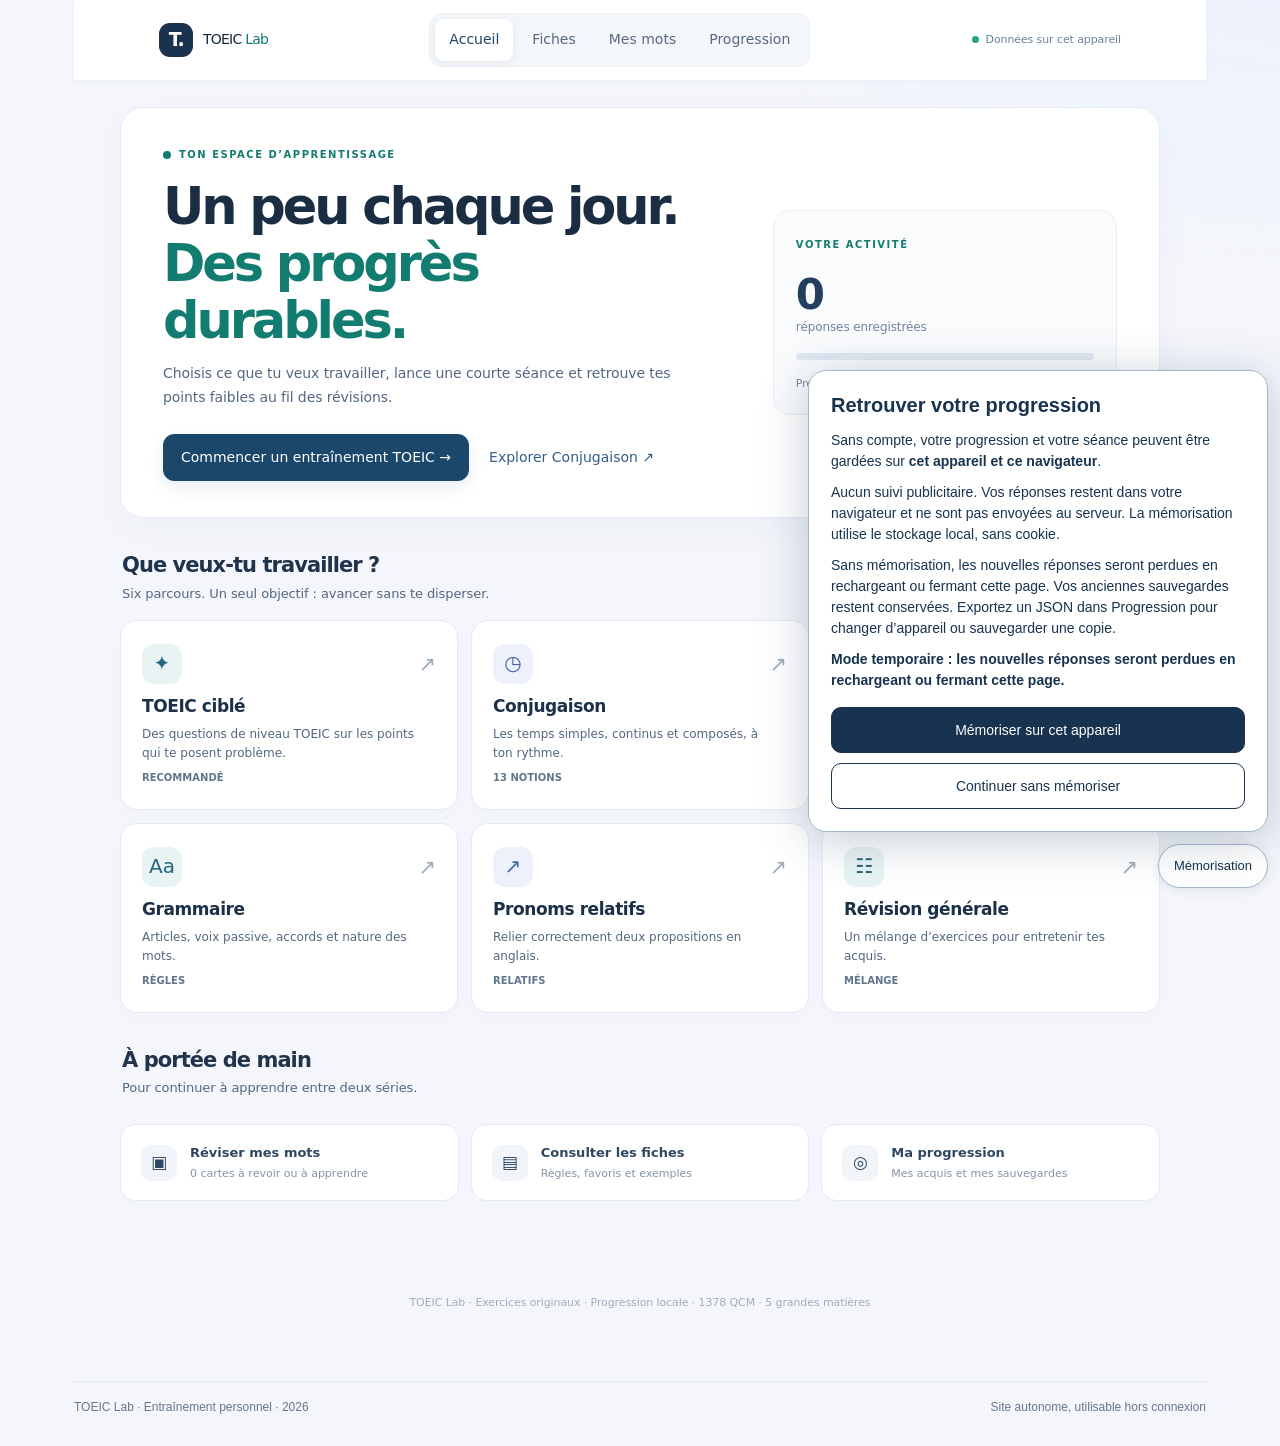
==== TOEIC_Lab.html @ 4ab3cfa0 "Publier TOEIC Lab avec vocabulaire contextuel et progression locale Adapter la base HTML reçue pour " ====
<!doctype html>
<html lang="fr"><head><script src="session-visiteur.js"></script><link rel="stylesheet" href="session-visiteur.css"><meta charset="utf-8"><meta name="viewport" content="width=device-width,initial-scale=1">
<meta name="theme-color" content="#0e1726"><meta name="description" content="Cours et exercices TOEIC Reading adaptés à tes erreurs">
<title>TOEIC Lab V23 — Pack complet</title>
<style>
:root{--ink:#152338;--muted:#67778b;--bg:#f3f6fa;--paper:#ffffff;--line:#e2e8f0;--accent:#4f46e5;--indigo:#4338ca;--soft:#eef2ff;--mint:#059669;--greenbg:#edfbf4;--amber:#b45309;--amberbg:#fff7e5;--red:#be123c;--redbg:#fff1f2;--shadow:0 10px 30px rgba(13,35,63,.05)}
*{box-sizing:border-box}html{scroll-behavior:smooth}body{margin:0;background:var(--bg);color:var(--ink);font-family:Inter,ui-sans-serif,-apple-system,BlinkMacSystemFont,"Segoe UI",sans-serif;font-size:15px;line-height:1.55}button,input,select{font:inherit}button{cursor:pointer}a{color:var(--accent)}a:hover{text-decoration:underline}:focus-visible{outline:3px solid #a5b4fc;outline-offset:3px}.app{display:flex;min-height:100vh}.sidebar{width:263px;flex:none;background:#101b2d;color:#cbd5e1;position:sticky;top:0;height:100vh;display:flex;flex-direction:column;padding:30px 15px 22px}.brand{display:flex;gap:12px;align-items:center;padding:0 12px;margin-bottom:40px}.brand-mark{background:linear-gradient(145deg,#7771ff,#4f46e5);color:#fff;width:39px;height:39px;display:grid;place-items:center;border-radius:12px;font-weight:900;font-size:19px;box-shadow:0 6px 22px #564df648}.brand b{font-size:18px;color:#fff;letter-spacing:-.5px}.brand small{display:block;font-size:11px;letter-spacing:2px;color:#94a3b8;font-weight:800}.nav-label{padding:0 14px;margin-bottom:9px;color:#7e91ab;font-size:10px;text-transform:uppercase;font-weight:900;letter-spacing:1.8px}.nav{display:flex;flex-direction:column;gap:6px}.nav button{display:flex;align-items:center;width:100%;gap:12px;padding:12px 14px;border-radius:11px;border:0;background:transparent;color:#b8c6d7;text-align:left;font-weight:640}.nav button .nico{width:22px;text-align:center;font-size:18px}.nav button:hover{background:#1a2b43;color:#fff}.nav button.active{background:#2b355e;color:#fff}.side-bottom{margin-top:auto;padding:18px 13px;background:#182941;border:1px solid #293d55;border-radius:15px}.side-bottom .micro{color:#a5b4fc;font-weight:850;font-size:11px;text-transform:uppercase;letter-spacing:1.3px}.side-bottom strong{color:white;display:block;font-size:18px;margin:5px 0}.side-bottom p{color:#a3b3ca;font-size:12px;margin:0}.workspace{flex:1;min-width:0}.topbar{background:rgba(255,255,255,.93);border-bottom:1px solid var(--line);height:76px;display:flex;justify-content:space-between;align-items:center;padding:0 clamp(20px,4vw,64px);position:sticky;top:0;z-index:4;backdrop-filter:blur(12px)}.top-left{display:flex;align-items:center;gap:10px}.eyebrow{font-size:11px;letter-spacing:1.9px;text-transform:uppercase;font-weight:850;color:var(--accent)}.topbar .date{font-size:12px;color:var(--muted)}.avatar{width:36px;height:36px;border-radius:50%;display:grid;place-items:center;background:#e6eaff;color:#4338ca;font-weight:800}.main{max-width:1220px;margin:0 auto;padding:40px clamp(20px,4vw,64px) 80px}.page-title{font-weight:850;line-height:1.13;letter-spacing:-1.5px;font-size:clamp(29px,4vw,45px);margin:5px 0 12px}.lead{color:var(--muted);max-width:770px;font-size:15px;margin:0 0 29px}.view{display:none;animation:rise .25s ease}.view.active{display:block}@keyframes rise{from{opacity:.5;transform:translateY(6px)}to{opacity:1;transform:translateY(0)}}.hero{background:linear-gradient(116deg,#172847,#162944 62%,#343c85);border-radius:23px;padding:33px 35px;display:flex;gap:28px;justify-content:space-between;color:#fff;overflow:hidden;position:relative;margin-bottom:22px}.hero:after{content:"";position:absolute;right:-60px;top:-120px;width:310px;height:310px;border:1px solid #ffffff24;border-radius:50%;box-shadow:0 0 0 55px #ffffff0b,0 0 0 110px #ffffff08}.hero-copy{max-width:580px;position:relative;z-index:1}.hero h2{font-size:31px;line-height:1.15;letter-spacing:-1px;margin:8px 0 12px}.hero p{color:#cad6ec;margin:0 0 22px}.hero .label{color:#a5b4fc;font-size:11px;font-weight:850;letter-spacing:1.6px;text-transform:uppercase}.score-ring{width:172px;height:172px;border-radius:50%;background:conic-gradient(#9ee8cf 0% 86%,#ffffff2b 86% 100%);padding:12px;display:grid;place-items:center;position:relative;z-index:1;flex:none;margin:10px 24px}.ring-inner{height:100%;width:100%;border-radius:50%;background:#1c2e52;display:flex;flex-direction:column;justify-content:center;align-items:center}.ring-inner strong{font-size:45px;letter-spacing:-2px;line-height:1}.ring-inner span{color:#c7d5e7;font-size:11px;font-weight:700;margin-top:4px}.btn{border:0;border-radius:11px;background:var(--accent);color:#fff;font-weight:750;padding:11px 17px;display:inline-flex;align-items:center;justify-content:center;gap:8px;text-decoration:none}.btn:hover{background:var(--indigo);text-decoration:none}.btn.secondary{background:#fff;color:var(--ink);border:1px solid var(--line)}.btn.secondary:hover{background:var(--soft)}.btn.light{background:#fff;color:#2b306b}.btn.light:hover{background:#e9ecff}.btn.ghost{background:transparent;border:1px solid var(--line);color:var(--muted)}.btn:disabled{opacity:.45;cursor:not-allowed}.tag{font-size:11px;font-weight:750;background:var(--soft);color:#4945ad;border-radius:7px;padding:4px 8px;display:inline-block}.tag.warning{background:var(--amberbg);color:var(--amber)}.tag.green{background:var(--greenbg);color:var(--mint)}.tag.red{background:var(--redbg);color:var(--red)}.section-title{font-size:20px;letter-spacing:-.55px;line-height:1.3;margin:30px 0 15px}.stats{display:grid;grid-template-columns:repeat(3,minmax(0,1fr));gap:14px}.stat,.panel,.lesson,.error-card,.quiz-box,.source-card{background:var(--paper);border:1px solid var(--line);border-radius:17px;box-shadow:var(--shadow)}.stat{padding:19px 20px}.stat .top{display:flex;justify-content:space-between;align-items:center;color:var(--muted);font-size:12px;font-weight:650}.stat strong{display:block;font-size:29px;line-height:1.45;letter-spacing:-1px}.stat .bar,.tinybar{height:7px;background:#edf1f6;border-radius:99px;overflow:hidden;margin-top:11px}.stat .bar>i,.tinybar>i{height:100%;display:block;background:var(--accent);border-radius:99px}.stat small{color:var(--muted)}.columns{display:grid;grid-template-columns:1.45fr 1fr;gap:17px}.panel{padding:24px}.panel h3{font-size:17px;letter-spacing:-.3px;margin:0 0 12px}.panel p{margin:6px 0;color:var(--muted)}.priority{display:flex;gap:12px;padding:13px 0;border-bottom:1px solid var(--line);align-items:start}.priority:last-child{border-bottom:0}.priority-index{background:var(--soft);color:var(--accent);border-radius:9px;width:32px;height:32px;flex:none;display:grid;place-items:center;font-weight:850}.priority b{display:block}.priority small{display:block;color:var(--muted)}.callout{border:1px solid #f4ddb3;background:#fffaf1;border-radius:14px;padding:15px 18px;color:#875b18;line-height:1.6}.course-grid{display:grid;grid-template-columns:repeat(2,minmax(0,1fr));gap:15px}.lesson{padding:22px;display:flex;flex-direction:column;gap:10px}.lesson-top{display:flex;gap:12px;align-items:center}.topic-icon{width:41px;height:41px;background:var(--soft);color:var(--accent);border-radius:12px;display:grid;place-items:center;font-size:19px;font-weight:850}.lesson h3{font-size:17px;letter-spacing:-.25px;margin:0}.lesson p{margin:0;color:var(--muted);font-size:13px}.lesson footer{display:flex;gap:7px;flex-wrap:wrap;align-items:center;margin-top:auto;padding-top:7px}.lesson-detail{display:none;padding:20px 23px;margin:0 0 17px;background:#fff;border:1px solid #d8def1;border-radius:18px}.lesson-detail.active{display:block}.detail-head{display:flex;justify-content:space-between;align-items:center;gap:16px}.detail-head h2{font-size:23px;letter-spacing:-.6px;margin:0}.rule{margin:16px 0;padding:14px 17px;background:var(--soft);border-left:4px solid var(--accent);border-radius:10px;font-weight:650;color:#33367b}.tips-table{display:grid;gap:10px;margin-top:16px}.tip-row{border:1px solid var(--line);border-radius:12px;padding:15px}.tip-row strong{font-size:15px}.tip-row p{font-size:13px;color:var(--muted);margin:6px 0}.tip-row .example{background:#f7f9fc;padding:8px 10px;border-radius:8px;color:#25314e;font-weight:700;font-size:13px}.tip-row .exception{font-size:12px;color:#9a6316;margin-top:8px}.error-grid{display:grid;grid-template-columns:repeat(2,minmax(0,1fr));gap:13px}.error-card{padding:19px 21px}.error-card .eno{font-size:13px;font-weight:800;color:#4f46e5}.error-card h3{font-size:15px;letter-spacing:-.2px;margin:6px 0 12px}.options-compare{display:grid;grid-template-columns:1fr 1fr;gap:9px}.opt-red,.opt-green{font-size:12px;border-radius:9px;padding:10px 11px;min-width:0}.opt-red{background:var(--redbg);color:#a81d3c}.opt-green{background:var(--greenbg);color:#066d4c}.error-card p{color:var(--muted);font-size:13px}.filter-row{display:flex;flex-wrap:wrap;gap:9px;align-items:center;margin-bottom:20px}.input-select{border:1px solid var(--line);border-radius:9px;background:white;padding:10px 36px 10px 13px;min-height:42px;color:var(--ink);max-width:100%}.quiz-setup{display:flex;flex-wrap:wrap;gap:12px;align-items:end;padding:19px 20px;background:#fff;border:1px solid var(--line);border-radius:15px;margin-bottom:18px}.field{display:flex;flex-direction:column;gap:5px}.field label{font-size:11px;text-transform:uppercase;letter-spacing:1px;color:var(--muted);font-weight:800}.quiz-box{padding:30px;max-width:900px}.quiz-meta{display:flex;justify-content:space-between;gap:10px;align-items:center;color:var(--muted);font-size:12px;font-weight:750;flex-wrap:wrap}.quiz-progress{height:8px;background:#edf1f6;border-radius:99px;overflow:hidden;margin:15px 0 28px}.quiz-progress>div{height:100%;background:var(--accent);transition:width .25s}.question{font-weight:770;font-size:clamp(18px,2vw,23px);line-height:1.6;letter-spacing:-.3px;margin:0 0 22px;white-space:pre-line}.answers{display:grid;grid-template-columns:1fr 1fr;gap:10px}.answer{display:flex;align-items:center;gap:13px;min-height:66px;border-radius:11px;border:1px solid #dbe3ed;background:#fff;padding:11px 13px;text-align:left;color:var(--ink);font-weight:550}.answer .letter{background:#f1f4f8;border:1px solid #e6ebf2;color:var(--muted);width:32px;height:32px;border-radius:8px;display:grid;place-items:center;flex:none;font-weight:800}.answer:hover:not(:disabled){border-color:#918bf4;background:#fbfbff}.answer.selected{border:2px solid var(--accent);background:#f5f4ff}.answer.correct{border:2px solid var(--mint);background:#f0fcf7}.answer.wrong{border:2px solid #e05268;background:#fff2f3}.answer:disabled{cursor:default}.feedback{margin:20px 0 0;border-radius:12px;padding:16px 18px}.feedback.correct{background:var(--greenbg);color:#065f46}.feedback.wrong{background:var(--redbg);color:#9f1239}.feedback strong{display:block;font-size:16px;margin-bottom:5px}.feedback p{margin:0}.quiz-footer{margin-top:23px;display:flex;justify-content:space-between;gap:12px;align-items:center;flex-wrap:wrap}.smallmuted{font-size:12px;color:var(--muted)}.empty{padding:35px;text-align:center;background:#fff;border:1px solid var(--line);border-radius:16px}.summary-big{font-size:49px;font-weight:850;letter-spacing:-2px;margin-bottom:3px}.result-list{display:grid;gap:9px;margin:16px 0}.result-item{background:#fff;border:1px solid var(--line);border-radius:10px;padding:12px 15px;display:flex;gap:11px;align-items:center}.result-item small{color:var(--muted)}.result-item b{margin-left:auto}.source-card{padding:17px 19px}.source-card strong{display:block;font-size:14px}.source-card p{font-size:12px;color:var(--muted);margin:4px 0 7px}.source-card a{font-size:13px;word-break:break-word}.footer{margin-top:35px;border-top:1px solid var(--line);padding-top:16px;display:flex;justify-content:space-between;gap:12px;color:var(--muted);font-size:12px;flex-wrap:wrap}.muted{color:var(--muted)}.hide{display:none!important}.pillbox{display:inline-flex;gap:7px;align-items:center;background:var(--soft);border-radius:99px;padding:6px 12px;font-size:12px;color:var(--indigo);font-weight:750}.prompt{background:#f8faff;border:1px dashed #cbd5e8;border-radius:12px;padding:14px;color:#526478;font-size:13px;margin-top:12px}.mobilebar{display:none}
@media(max-width:1040px){.sidebar{width:225px}.main{padding:29px 24px 60px}.hero h2{font-size:27px}.hero{padding:27px 26px}.score-ring{width:143px;height:143px;margin:7px 0}.ring-inner strong{font-size:39px}.course-grid{grid-template-columns:1fr 1fr}}
@media(max-width:790px){.sidebar{display:none}.mobilebar{display:flex;position:sticky;bottom:0;z-index:8;background:#101b2d;color:#fff;justify-content:space-around;padding:8px 4px;box-shadow:0 -6px 30px #17233822}.mobilebar button{border:0;background:none;color:#aebcd0;font-size:11px;display:flex;align-items:center;flex-direction:column;padding:7px;gap:2px;min-width:60px;border-radius:8px}.mobilebar button.active{color:white;background:#2b355e}.mobilebar span{font-size:18px}.app{display:block}.topbar{height:60px;padding:0 20px}.topbar .date{display:none}.main{padding:26px 17px 70px}.hero{display:block}.hero .score-ring{position:absolute;right:11px;top:19px;opacity:.23;margin:0}.hero-copy{position:relative;z-index:2}.hero h2{max-width:450px}.stats,.columns{grid-template-columns:1fr 1fr}.columns>.panel:first-child{grid-column:1/-1}.course-grid,.error-grid{grid-template-columns:1fr}.quiz-box{padding:22px}.answers{grid-template-columns:1fr}}
@media(max-width:510px){.stats{grid-template-columns:1fr 1fr}.stats>.stat:last-child{grid-column:1/-1}.columns{grid-template-columns:1fr}.hero{padding:24px 20px}.hero h2{font-size:26px}.stat{padding:14px}.stat strong{font-size:26px}.options-compare{grid-template-columns:1fr}.quiz-setup{align-items:stretch}.quiz-setup .field{width:100%}.input-select{width:100%}.quiz-setup .btn{width:100%}.quiz-footer .btn{flex:1}.page-title{letter-spacing:-.8px}}

/* Bilingual hints: deliberately quiet until the learner hovers / requests them. */
.question-row{display:flex;align-items:flex-start;justify-content:space-between;gap:17px;margin-bottom:13px}
.question-row .question{margin:0;flex:1;min-width:0}
.translate-toggle{display:inline-flex;align-items:center;gap:6px;flex:none;white-space:nowrap;border:1px solid #e1e7f2;color:#61708a;background:#fff;padding:7px 10px;border-radius:9px;font-size:11.5px;font-weight:700;line-height:1.3;transition:background .16s,border-color .16s,color .16s}
.translate-toggle:hover,.translate-toggle[aria-expanded="true"]{background:#f4f4ff;color:#4842a2;border-color:#c8c7f5}
.translate-toggle .translate-icon{font-size:13px;color:#8186b0;font-weight:800}
.gloss-word{position:relative;display:inline;white-space:inherit;border-bottom:1px dotted transparent;border-radius:3px;cursor:help;transition:background .13s,border-color .13s;outline-offset:2px}
.gloss-word:hover,.gloss-word:focus-visible,.gloss-word.open{background:#f1f0ff;border-bottom-color:#a4a0ee}
.gloss-word[data-gloss]::after{content:attr(data-gloss);position:absolute;bottom:calc(100% + 10px);left:50%;transform:translate(-50%,4px);opacity:0;pointer-events:none;background:#202d48;color:white;font-family:Inter,ui-sans-serif,-apple-system,BlinkMacSystemFont,"Segoe UI",sans-serif;font-size:12px;font-weight:550;letter-spacing:0;line-height:1.4;padding:6px 9px;box-shadow:0 6px 20px #0e172634;border-radius:7px;z-index:8;min-width:max-content;max-width:220px;white-space:normal;text-align:center;transition:opacity .13s,transform .13s}
.gloss-word[data-gloss]:hover::after,.gloss-word[data-gloss]:focus-visible::after,.gloss-word[data-gloss].open::after{opacity:1;transform:translate(-50%,0)}
.translation-panel{display:none;margin:0 0 22px;padding:13px 14px 14px;background:#f8f9fe;border:1px solid #e8e9f5;border-radius:12px;animation:rise .18s ease}
.translation-panel.shown{display:block}
.translation-label{font-weight:750;color:#7b82a0;letter-spacing:.7px;font-size:10px;text-transform:uppercase;margin-bottom:9px}
.interlinear-list{display:flex;flex-wrap:wrap;gap:8px 10px;align-items:flex-start;padding-bottom:8px}
.bilingual-word{display:inline-flex;flex-direction:column;align-items:flex-start;min-width:0;max-width:185px;gap:1px}
.bilingual-word b{font-weight:680;font-size:12.5px;color:#33415b}
.bilingual-word small{font-size:11px;line-height:1.3;color:#687797}
.bilingual-word.blank b,.bilingual-word.blank small{color:#908be1}
.natural-translation{border-top:1px solid #e6e8f4;margin-top:8px;padding-top:10px;font-size:12.5px;color:#52617b;line-height:1.6}
.natural-translation strong{display:block;color:#797fa4;font-size:10px;text-transform:uppercase;letter-spacing:.5px;margin-bottom:4px}
.natural-translation .missing{color:#4338ca;font-weight:750}
.translation-note{font-size:10.5px;color:#8994ab;margin-top:8px}
@media(max-width:640px){.question-row{display:block}.translate-toggle{margin:9px 0 4px;padding:7px 9px}.gloss-word::after{font-size:11px}.interlinear-list{gap:7px 9px}.translation-panel{padding:11px 12px}}
@media(hover:none){.gloss-word{border-bottom-color:#e1dcfa}}

/* TOEIC Lab grammar studio extension */
.g-hero{display:grid;grid-template-columns:1.3fr 1fr;gap:18px;align-items:center;padding:30px;border-radius:23px;color:#fff;background:radial-gradient(circle at 95% 10%,#3749a5 0%,transparent 45%),linear-gradient(135deg,#142846,#23345f);overflow:hidden;position:relative}
.g-hero .g-hero-sub{color:#c8d8ff;max-width:620px;margin:8px 0 14px}
.g-hero h2{margin:0;font-size:clamp(27px,3.5vw,38px);line-height:1.17;letter-spacing:-.9px}
.g-hero .g-mini{display:flex;flex-wrap:wrap;gap:9px;margin-top:18px}
.g-hero .g-mini span{background:#ffffff16;border:1px solid #ffffff38;padding:6px 12px;border-radius:50px;color:#e4ebff;font-size:12px;font-weight:750}
.g-mini-visual{background:#ffffff10;border:1px solid #ffffff24;border-radius:17px;padding:15px;position:relative;z-index:1}
.g-mini-visual svg{max-width:100%}
.g-hero-note{font-size:11px;color:#bccbf2;text-align:center;margin-top:2px}
.g-intro-tools{display:flex;align-items:center;justify-content:space-between;gap:12px;flex-wrap:wrap;margin:26px 0 15px}
.g-intro-tools h2{margin:0;font-size:21px;letter-spacing:-.35px}
.g-stat{color:#4f46e5;font-weight:800;font-size:13px}
.g-options{display:flex;gap:7px;flex-wrap:wrap}
.g-smallbtn{font:inherit;background:#fff;border:1px solid #dbe3ed;color:#475569;border-radius:9px;padding:7px 11px;font-size:12px;font-weight:750;cursor:pointer}
.g-smallbtn:hover,.g-smallbtn:focus-visible{border-color:#818cf8;background:#eef2ff;color:#3730a3}
.g-collection{display:grid;grid-template-columns:repeat(3,minmax(0,1fr));gap:12px}
.g-topic-card{background:#fff;border:1px solid #dde5f0;border-radius:15px;padding:15px;box-shadow:0 6px 22px rgba(13,35,63,.03);position:relative;transition:box-shadow .2s,border-color .2s,transform .2s;min-width:0}
.g-topic-card:hover{transform:translateY(-2px);box-shadow:0 12px 27px rgba(13,35,63,.06)}
.g-topic-card.g-on{border-color:color-mix(in srgb,var(--tc) 42%,white);box-shadow:0 0 0 1px color-mix(in srgb,var(--tc) 14%,transparent)}
.g-topic-top{display:flex;align-items:center;justify-content:space-between;gap:8px}
.g-topic-icon{width:39px;height:39px;border-radius:11px;display:grid;place-items:center;font-size:20px;font-weight:850;background:color-mix(in srgb,var(--tc) 11%,white);color:var(--tc)}
.g-tick{display:flex;gap:6px;align-items:center;cursor:pointer;font-size:11px;font-weight:780;color:#66758c}
.g-tick input{accent-color:var(--tc);width:17px;height:17px;cursor:pointer}
.g-topic-title{font-size:15px;line-height:1.3;margin:12px 0 3px;letter-spacing:-.2px}
.g-topic-meaning{font-size:12px;color:#64748b;min-height:30px;line-height:1.35}
.g-topic-card .g-topic-formula{color:#344256;font-size:11px;line-height:1.4;background:#f6f8fb;border-radius:6px;padding:7px 9px;margin:9px 0;min-height:42px}
.g-topic-actions{display:flex;gap:8px;align-items:center;justify-content:space-between;margin-top:7px}
.g-topic-actions small{color:#64748b;font-size:11px}
.g-read{border:none;background:color-mix(in srgb,var(--tc) 10%,white);color:var(--tc);border-radius:8px;padding:7px 9px;font-size:12px;font-weight:800;cursor:pointer}
.g-read:hover{background:color-mix(in srgb,var(--tc) 20%,white)}
.g-top-groups{margin:18px 0 10px;display:flex;gap:8px;flex-wrap:wrap}
.g-pill{border-radius:30px;padding:7px 11px;border:1px solid #dbe3ed;background:#fff;color:#46536a;font-size:12px;font-weight:750;cursor:pointer}
.g-pill.selected{background:#3730a3;color:#fff;border-color:#3730a3}
.g-box{border:1px solid #e0e6ef;border-radius:19px;background:#fff;padding:23px;box-shadow:0 8px 24px #10223f05}
.g-setup{margin:21px 0;display:grid;grid-template-columns:1.2fr .75fr .75fr auto;gap:13px;align-items:end}
.g-setup .field{min-width:0}
.g-setup .input-select{width:100%}
.g-setup .g-selected{font-size:13px;font-weight:780;color:#475569;padding-bottom:10px}
.g-setup .g-start{padding:12px 17px;white-space:nowrap}
.g-tip-strip{font-size:12px;color:#6f5c2a;padding:12px 16px;border:1px solid #f8dc98;background:#fffbeb;border-radius:12px;margin-top:14px}
.g-quiz{max-width:930px;margin:20px auto 0}
.g-quiz .g-qhead{display:flex;justify-content:space-between;gap:15px;align-items:center;color:#64748b;font-size:12px;font-weight:800}
.g-quiz .g-qhead .tense-badge{background:#eef2ff;color:#4338ca;padding:5px 9px;border-radius:7px}
.g-quiz .g-progress{height:7px;background:#eef1f5;border-radius:6px;overflow:hidden;margin:15px 0 24px}
.g-quiz .g-progress>i{display:block;background:#635bff;height:100%;transition:width .3s;border-radius:6px}
.g-quiz h3{font-size:clamp(20px,2.7vw,25px);line-height:1.7;margin:4px 0 15px;letter-spacing:-.5px}
.g-word{position:relative;display:inline-block;cursor:help;border-bottom:1px dotted #99a8c0;transition:color .2s}
.g-word:hover,.g-word:focus{color:#4f46e5;border-bottom-color:#6366f1;outline:none}
.g-word::after{content:attr(data-meaning);position:absolute;bottom:calc(100% + 9px);left:50%;transform:translate(-50%,4px);opacity:0;pointer-events:none;white-space:nowrap;z-index:8;background:#1c2841;color:white;font:600 12px/1.3 ui-sans-serif,system-ui,sans-serif;padding:8px 10px;border-radius:7px;box-shadow:0 9px 25px #0002;max-width:220px;white-space:normal;text-align:center;min-width:max-content}
.g-word:hover::after,.g-word:focus::after{transform:translate(-50%,0);opacity:1}
.g-tbtn{border:0;background:#f1f5fb;color:#536582;padding:7px 11px;border-radius:8px;font-size:12px;font-weight:760;cursor:pointer;margin:2px 0 13px}
.g-tbtn:hover{background:#e2e9ff;color:#4338ca}
.g-translation{border:1px solid #dfe7f5;background:#f9fbff;padding:15px;border-radius:12px;margin:0 0 16px}
.g-translation strong.g-interlabel{display:block;font-size:10px;letter-spacing:1.5px;text-transform:uppercase;color:#687d9e;margin-bottom:10px}
.g-interlinear{display:flex;flex-wrap:wrap;gap:10px 12px;align-items:start}
.g-pair{display:flex;flex-direction:column;align-items:center;gap:3px;font-size:13px;line-height:1.2}
.g-pair span{font-weight:790;color:#26354b}.g-pair small{font-size:10px;color:#657993;font-weight:550;max-width:110px;text-align:center;line-height:1.3}
.g-natural{margin-top:15px;border-top:1px solid #e0e7f3;padding-top:10px;font-size:13px;color:#455a74}
.g-choices{display:grid;grid-template-columns:1fr 1fr;gap:10px}
.g-choice{display:flex;gap:12px;text-align:left;align-items:center;background:#fff;color:#172538;padding:12px;border:1px solid #dbe3ee;border-radius:11px;min-height:61px;font-weight:600;cursor:pointer}
.g-choice .g-letter{border:1px solid #dfe6f0;background:#f4f7fa;border-radius:8px;padding:5px;display:grid;place-items:center;min-width:29px;min-height:29px;font-weight:840;font-size:12px;color:#71829d}
.g-choice:hover:not(:disabled){background:#f7f7ff;border-color:#9f9af5}
.g-choice.g-right{background:#f0fdf4;border:2px solid #22a06b}
.g-choice.g-wrong{background:#fff1f2;border:2px solid #e1576b}
.g-choice.g-selected{background:#f3f2ff;border-color:#7166db}
.g-choice:disabled{cursor:default}
.g-correction{margin-top:17px;padding:16px;background:#f3fdf6;border:1px solid #bbebcc;border-radius:13px;color:#125439}
.g-correction.is-wrong{background:#fff5f5;border-color:#ffc8c8;color:#8b2038}
.g-correction h4{margin:0 0 6px;font-size:15px}
.g-correction p{margin:0 0 12px;font-size:13px;line-height:1.55}
.g-correction .g-lesson-link{display:inline-flex;background:#fff;border:1px solid #d8dfee;border-radius:8px;color:#4338ca;font-weight:780;font-size:12px;padding:9px 12px;cursor:pointer}
.g-correction .g-lesson-link:hover{background:#eef2ff}
.g-qfooter{display:flex;align-items:center;justify-content:space-between;gap:12px;flex-wrap:wrap;margin-top:20px}
.g-qfooter small{color:#66758d;font-size:12px}
.g-summary-grid{display:grid;grid-template-columns:repeat(3,1fr);gap:10px;margin:14px 0 18px}
.g-sum-card{background:#f8faff;border:1px solid #e4e9f2;padding:14px;border-radius:11px}.g-sum-card strong{font-size:25px;display:block}.g-sum-card small{color:#64748b}
.g-resitem{border-top:1px solid #e3e9f1;padding:13px 0;display:flex;gap:10px;align-items:start}
.g-resitem p{font-size:12px;color:#64748b;margin:5px 0}.g-resitem button{margin-top:5px}
.g-dialog{position:fixed;inset:0;z-index:40;display:none;align-items:center;justify-content:center;background:#10192cbd;backdrop-filter:blur(5px);padding:16px}
.g-dialog.open{display:flex}
.g-sheet{width:min(850px,100%);max-height:min(90vh,900px);overflow:auto;background:#fff;border-radius:22px;box-shadow:0 28px 100px #020b20a1;position:relative;animation:gOpen .25s cubic-bezier(.2,.7,.2,1)}
@keyframes gOpen{from{transform:translateY(17px) scale(.985);opacity:0}to{transform:translateY(0) scale(1);opacity:1}}
.g-sheet-head{background:linear-gradient(110deg,color-mix(in srgb,var(--tc) 14%,#fff),#fff);padding:25px 29px 18px;display:flex;justify-content:space-between;gap:14px;border-bottom:1px solid #e7ebf2}
.g-sheet-head h2{font-size:clamp(25px,4vw,33px);letter-spacing:-1px;margin:6px 0 3px}
.g-sheet-head p{margin:0;color:#64748b;font-size:13px}
.g-close{width:36px;height:36px;flex:none;border:1px solid #e2e8f0;border-radius:9px;background:white;font-size:17px;cursor:pointer}
.g-sheet-inner{padding:21px 29px 26px}
.g-visual-wrap{background:#f8faff;border:1px solid #e1e7f2;border-radius:15px;padding:14px;margin-bottom:16px;overflow:hidden}
.g-visual-wrap .g-desc{font-size:12px;display:flex;justify-content:space-between;gap:12px;color:#60718b;padding:0 6px}
.g-svg{display:block;width:100%;height:auto;max-height:180px}
.g-axis{stroke:#91a2bd;stroke-width:2}
.g-axis-guide{stroke:#93a4ba;stroke-width:1.2;stroke-dasharray:4 5}
.g-axis-label{font:700 11px ui-sans-serif,system-ui,sans-serif;fill:#65748b}
.g-trace{stroke:var(--tc);stroke-width:9;stroke-linecap:round;fill:none;stroke-dasharray:420;stroke-dashoffset:420;animation:traceReveal 1.1s ease forwards}
.g-trace.dashed{stroke-dasharray:11 8;stroke-dashoffset:60;animation:dashMove 5s linear infinite}
.g-pulse{fill:var(--tc);animation:glowPulse 2s ease-in-out infinite;transform-origin:center}
.g-static{fill:var(--tc)}
.g-ring{fill:none;stroke:var(--tc);stroke-width:3}
.g-waves{fill:none;stroke:var(--tc);stroke-width:4;stroke-linecap:round;stroke-dasharray:8 8;animation:dashMove 5s linear infinite}
@keyframes traceReveal{to{stroke-dashoffset:0}}
@keyframes dashMove{to{stroke-dashoffset:-200}}
@keyframes glowPulse{50%{opacity:.3;transform:scale(1.35)}}
.g-sheet .g-rule{border-left:4px solid var(--tc);padding:12px 16px;background:color-mix(in srgb,var(--tc) 8%,white);border-radius:10px;margin:10px 0 14px;font-weight:680}
.g-dl{display:grid;grid-template-columns:1fr 1fr;gap:12px}
.g-dl>div{background:#fafbfe;border:1px solid #e4eaf1;border-radius:11px;padding:13px}
.g-dl strong{font-size:11px;letter-spacing:1px;text-transform:uppercase;color:#64748b;display:block;margin-bottom:6px}
.g-dl p{font-size:13px;margin:0}
.g-chiplist{display:flex;gap:7px;flex-wrap:wrap}.g-chiplist span{padding:4px 9px;border-radius:7px;background:color-mix(in srgb,var(--tc) 10%,white);color:var(--tc);font-size:12px;font-weight:780}
.g-example{font-weight:800;color:#263651;font-size:15px}
.g-memo{display:flex;gap:11px;align-items:center;border:1px solid color-mix(in srgb,var(--tc) 30%,white);border-radius:12px;background:color-mix(in srgb,var(--tc) 7%,white);padding:12px 14px;margin-top:13px;font-size:13px}
.g-memo span{font-size:25px;color:var(--tc)}
.g-sheet-footer{margin-top:19px;display:flex;align-items:center;justify-content:space-between;gap:10px;flex-wrap:wrap}
.g-sheet-footer small{color:#64748b;font-size:12px}
.g-blur-rule .g-rule,.g-blur-rule .g-dl,.g-blur-rule .g-example{filter:blur(5px);user-select:none}
.g-sheet .g-compare{color:#475569;font-size:12px;line-height:1.5;border-top:1px solid #e8edf4;padding-top:12px;margin-top:14px}
.g-empty{color:#67758c;border:1px dashed #c8d3e4;background:#fbfcfe;padding:30px;border-radius:14px;text-align:center}
.g-sr{position:absolute;clip:rect(0 0 0 0);clip-path:inset(50%);width:1px;height:1px;overflow:hidden;white-space:nowrap}
@media(max-width:1180px){.g-collection{grid-template-columns:repeat(2,minmax(0,1fr))}.g-setup{grid-template-columns:repeat(2,1fr)}.g-hero{grid-template-columns:1fr}.g-mini-visual{max-width:540px}}
@media(max-width:650px){.g-collection{grid-template-columns:1fr}.g-choices,.g-dl{grid-template-columns:1fr}.g-setup{grid-template-columns:1fr}.g-setup .g-start{width:100%}.g-hero{padding:23px}.g-box{padding:18px}.g-sheet-head{padding:21px}.g-sheet-inner{padding:17px 19px}.g-summary-grid{grid-template-columns:repeat(3,1fr)}.g-sum-card{padding:8px;text-align:center}.g-sum-card strong{font-size:22px}.mobilebar button{min-width:0;flex:1;font-size:10px}.g-mini-visual{display:none}}
@media(prefers-reduced-motion:reduce){.g-topic-card,.g-trace,.g-pulse,.g-waves,.g-sheet,.view{animation:none!important;transition:none!important}.g-trace{stroke-dasharray:none;stroke-dashoffset:0}}

.g-card-timeline{height:76px;background:#fafbff;border-radius:9px;border:1px solid #edf0f8;overflow:hidden;margin-top:10px;padding:0 4px}.g-card-timeline .g-svg{width:100%;height:75px;max-height:75px}.g-card-timeline .g-axis-label{font-size:10px}.g-card-timeline .g-trace{stroke-width:10}.g-card-timeline .g-pulse{opacity:.8}.g-home-entry{display:flex;gap:24px;justify-content:space-between;align-items:center;background:#fff;border:1px solid #dde3f4;border-left:5px solid #635bff;border-radius:14px;padding:17px 22px;margin-bottom:22px}.g-home-entry h3{font-size:17px;margin:5px 0}.g-home-entry p{color:#64748b;font-size:13px;margin:0;max-width:650px}.g-home-entry .btn{white-space:nowrap}@media(max-width:650px){.g-home-entry{flex-wrap:wrap}.g-home-entry .btn{width:100%}}


/* New visual direction: bento cards, less chrome, stronger typography and spatial analogies. */
:root{--ink:#19263a;--bg:#f4f6fb;--accent:#3b5ccc;--soft:#eaf0ff}
.workspace{background:radial-gradient(ellipse 700px 420px at 105% -10%,#e9f0ff,transparent),#f4f6fb}
.sidebar{background:#162236}
.g-sheet{width:min(970px,100%);border-radius:26px}
.g-sheet-head{padding:27px 36px 21px;background:linear-gradient(115deg,color-mix(in srgb,var(--tc) 12%,white),#fff 78%)}
.g-sheet-head h2{font-size:35px;letter-spacing:-1.2px}
.g-sheet-inner{padding:24px 36px 30px}
.g-sheet .g-visual-wrap{background:linear-gradient(140deg,#f3f7ff,#fafcff);border:1px solid #dbe4f2;padding:19px 22px 16px;border-radius:18px}
.g-sheet .g-visual-wrap .g-svg{max-height:216px}
.g-sheet .g-rule{font-size:18px;letter-spacing:-.35px;background:color-mix(in srgb,var(--tc) 7%,white);padding:20px 22px;margin:17px 0;border-left:0;border:1px solid color-mix(in srgb,var(--tc) 20%,white);border-radius:17px;line-height:1.65}
.g-sheet .g-rule:before{content:'FORMULE À RETENIR';display:block;font-size:10px;letter-spacing:2px;font-weight:900;color:var(--tc);margin-bottom:9px}
.g-sheet .g-dl{gap:14px}
.g-sheet .g-dl>div{background:#fff;border:1px solid #e0e7f0;padding:19px;border-radius:15px;box-shadow:0 8px 20px #162d4806}
.g-sheet .g-dl strong{font-size:10px;color:#667891;letter-spacing:1.5px;margin-bottom:11px}
.g-sheet .g-dl p{font-size:14px}
.g-sheet .g-memo{padding:19px 22px;border-radius:17px;margin-top:17px}
.g-sheet .g-compare{font-size:14px;padding-top:18px}
.g-topic-card{border-radius:19px;padding:20px;border-color:#e0e7f0}
.g-topic-card .g-topic-formula{background:#f0f4fa;border:1px solid #e9edf6;border-radius:10px;padding:11px 13px;font-size:12px}
.g-card-timeline{height:93px;border-radius:14px}.g-card-timeline .g-svg{height:89px;max-height:89px}
.g-topic-icon{width:49px;height:49px;border-radius:15px}
.g-topic-title{font-size:17px;margin-top:16px}
.g-read{padding:10px 13px;border-radius:10px}
@media(max-width:650px){.g-sheet-inner{padding:18px}.g-sheet-head{padding:20px}.g-sheet .g-rule{font-size:15px}.g-sheet-head h2{font-size:29px}}
.r-page{--rv:#3c63d5}.r-overline{font-size:10px;letter-spacing:2.1px;color:#576fdc;font-weight:900}.r-page-top{margin-bottom:24px}.r-page-top h1{font-size:clamp(38px,6vw,62px);line-height:1.08;letter-spacing:-2.5px;margin:12px 0 15px;font-weight:850}.r-page-top h1 em{font-style:normal;color:#4a63d4}.r-page-top p{max-width:740px;font-size:16px;color:#63738b;line-height:1.6;margin:0}
.r-cover{background:radial-gradient(circle at 77% 14%,#4959a0 0,transparent 40%),linear-gradient(127deg,#162b50,#253a6a);color:white;border-radius:26px;padding:32px 38px;display:grid;grid-template-columns:1.1fr .9fr;gap:23px;box-shadow:0 23px 45px #13234017}.r-cover-label{font-size:10px;letter-spacing:2px;color:#a7bcff;font-weight:900}.r-cover h2{font-size:clamp(27px,3.8vw,37px);line-height:1.15;letter-spacing:-1px;max-width:440px;margin:10px 0}.r-cover p{color:#c3d3ee;font-size:14px;max-width:500px}.r-proof{display:flex;gap:9px;flex-wrap:wrap;margin-top:22px}.r-proof span{border:1px solid #ffffff39;background:#ffffff10;padding:7px 11px;border-radius:30px;font-size:11px;font-weight:750}.r-cover-art{border-radius:20px;border:1px solid #ffffff24;background:#ffffff12;display:flex;flex-direction:column;gap:4px;align-items:center;justify-content:center;min-height:230px;padding:15px;position:relative}.r-cover-chip{font-size:18px;padding:14px 20px;background:#eaf0ff;color:#233c73;border-radius:16px;box-shadow:0 9px 20px #060e2c30;min-width:210px;text-align:center;animation:rFloat 3s ease-in-out infinite}.r-cover-chip.second{background:#fff4db;color:#754d10;animation-delay:1.5s}.r-cover-arrow{color:#e8d193;display:flex;align-items:center;gap:12px;flex-direction:column;font-size:15px;line-height:1}.r-cover-arrow span{font-size:11px;font-weight:900;letter-spacing:2px}.r-cover-art p{font-size:11px;margin:10px 0 0;color:#deebff}
@keyframes rFloat{50%{transform:translateY(-4px)}}.r-sectop{display:flex;justify-content:space-between;align-items:end;gap:15px;flex-wrap:wrap;margin:35px 0 17px}.r-sectop h2{font-size:27px;letter-spacing:-.7px;margin:5px 0}.r-sectop p{color:#6b7890;font-size:13px;margin:0}.r-quick{display:flex;gap:8px}.r-outline,.r-ghost{background:#fff;border:1px solid #dbe3f0;border-radius:10px;color:#3c4e66;font-weight:750;font-size:13px;cursor:pointer;padding:10px 14px}.r-outline:hover,.r-ghost:hover{border-color:#aabcf1;color:#3252c9;background:#f6f8ff}.r-primary{background:#4464df;color:white;border:1px solid #4464df;border-radius:11px;padding:12px 18px;font-weight:800;font-size:13px;box-shadow:0 8px 22px #4964cf24;cursor:pointer}.r-primary:hover:not(:disabled){background:#334fc8}.r-primary:disabled{opacity:.42;cursor:default}
.r-cards{display:grid;grid-template-columns:repeat(3,minmax(0,1fr));gap:14px}.r-topic{position:relative;min-width:0;background:#fff;border:1px solid #e1e7f1;border-radius:20px;padding:19px;transition:transform .2s,box-shadow .2s,border-color .2s;box-shadow:0 7px 25px #14253b07}.r-topic:hover{transform:translateY(-3px);box-shadow:0 16px 32px #14253b10}.r-topic.picked{border-color:color-mix(in srgb,var(--rv) 48%,white)}.r-topic-head{display:flex;align-items:center;justify-content:space-between}.r-topic-symbol{width:47px;height:47px;background:color-mix(in srgb,var(--rv) 13%,white);color:var(--rv);border-radius:15px;display:grid;place-items:center;font-size:23px;font-weight:900}.r-add{display:flex;align-items:center;gap:6px;color:#66758d;font-size:12px;cursor:pointer;font-weight:760}.r-add input{width:17px;height:17px;accent-color:var(--rv);cursor:pointer}.r-topic h3{font-size:25px;letter-spacing:-.7px;margin:17px 0 1px;color:#20304a}.r-topic-type{color:#728099;font-size:12px;display:block}.r-topic>p{font-weight:800;color:var(--rv);margin:13px 0 12px;font-size:13px}.r-tiny-visual{transform-origin:left center;overflow:hidden;border:1px solid #eef0f6;border-radius:13px}.r-tiny-visual .r-visual{padding:11px 4px;gap:3px;min-height:90px;background:#f9fbff;border-radius:13px}.r-tiny-visual .r-entity{font-size:9px;padding:8px 4px;min-width:0;line-height:1.2;flex:1;border-radius:9px}.r-tiny-visual .r-entity b{font-size:9px}.r-tiny-visual .r-arr{flex:.7;gap:3px}.r-tiny-visual .r-arr>b{font-size:11px}.r-tiny-visual .r-arr>span{font-size:8px}.r-tiny-visual .r-vline{display:none}.r-topic>.r-outline{margin-top:13px;width:100%;display:flex;justify-content:space-between;align-items:center;font-size:12px;padding:9px 12px;color:var(--rv)}
.r-visual{display:flex;align-items:center;justify-content:center;gap:13px;padding:27px 15px;position:relative;isolation:isolate;background:linear-gradient(160deg,color-mix(in srgb,var(--rv) 7%,white),#f9fbff);border-radius:18px;min-height:166px}.r-vline{position:absolute;left:12%;right:12%;top:50%;border-top:2px dashed color-mix(in srgb,var(--rv) 27%,white);z-index:-1}.r-entity{display:flex;flex-direction:column;align-items:center;gap:5px;flex:0 0 36%;padding:19px 8px;background:#fff;box-shadow:0 7px 20px #192d4e14;border:1px solid #e3eaf5;border-radius:16px;font-size:29px;text-align:center}.r-entity b{font-size:12px;color:#24344d}.r-blue{background:#e9f0ff}.r-violet{background:#eee9ff}.r-amber{background:#fff0d6}.r-green{background:#def8ed}.r-arr{display:flex;flex-direction:column;align-items:center;flex:1;gap:4px}.r-arr b{background:var(--rv);color:white;padding:8px 12px;font-size:13px;white-space:nowrap;border-radius:10px;box-shadow:0 6px 13px color-mix(in srgb,var(--rv) 20%,transparent)}.r-arr span{color:#6f7f9a;font-size:10px;text-align:center;white-space:nowrap}.r-topic .r-arr b{padding:5px 7px}
.r-setup{border:1px solid #e0e6f0;background:#fff;border-radius:19px;padding:22px;display:grid;grid-template-columns:1fr 1fr 1.2fr auto;gap:14px;align-items:end}.r-setup label{font-size:12px;font-weight:750;color:#50617a;display:flex;flex-direction:column;gap:8px}.r-setup select{background:white;border:1px solid #dce4f0;padding:12px;border-radius:9px;min-width:0;color:#25334d;font-size:13px}.r-setup .r-missed{flex-direction:row;align-items:center;align-self:center;gap:8px;padding-top:20px}.r-setup .r-missed input{accent-color:#4161d9}.r-note{padding:13px 17px;margin-top:12px;background:#fff8e8;color:#735c2e;border:1px solid #fae9bd;border-radius:11px;font-size:12px}
.r-exam{margin:24px auto 0;max-width:950px;background:white;border:1px solid #e0e7f1;border-radius:23px;padding:26px 29px;box-shadow:0 19px 40px #152a4d0b}.r-exam-top{display:flex;justify-content:space-between;align-items:center;gap:10px;font-size:12px;letter-spacing:.8px;color:#718098;font-weight:800}.r-eyebrow{color:#4161cf;font-size:11px;background:#edf1ff;padding:6px 10px;border-radius:8px}.r-bar{height:7px;border-radius:9px;background:#edf0f6;overflow:hidden;margin:18px 0 29px}.r-bar i{display:block;height:100%;background:linear-gradient(90deg,#4567e3,#a0a3fc);border-radius:9px;transition:width .2s}.r-question{font-size:clamp(21px,3vw,29px);letter-spacing:-.6px;line-height:1.8;margin:6px 0 7px;font-weight:780}.r-word{cursor:help;border-bottom:1px dotted #90a4c7;position:relative}.r-word:hover,.r-word:focus-visible{color:#4264d7;border-bottom-color:#4264d7}.r-word:after{content:attr(data-tr);position:absolute;bottom:calc(100% + 8px);left:50%;transform:translateX(-50%) translateY(4px);color:white;background:#17263c;border-radius:8px;padding:8px 11px;font-size:12px;letter-spacing:0;font-weight:600;min-width:max-content;max-width:190px;white-space:normal;text-align:center;opacity:0;pointer-events:none;transition:opacity .12s,transform .12s;z-index:9;box-shadow:0 10px 24px #0003}.r-word:hover:after,.r-word:focus-visible:after{opacity:1;transform:translateX(-50%) translateY(0)}.r-blank{color:#4965d5;border-bottom:3px solid #526be0;padding:0 5px}.r-qtools{display:flex;gap:7px;flex-wrap:wrap;margin:0 0 15px}.r-linkbtn{background:#f2f5fb;color:#445d95;border:0;border-radius:9px;padding:8px 11px;font-size:12px;font-weight:750;cursor:pointer}.r-linkbtn:hover{background:#e7edff}.r-opt-grid{display:grid;grid-template-columns:1fr 1fr;gap:11px}.r-opt{display:flex;align-items:center;text-align:left;gap:13px;padding:13px 15px;min-height:67px;border:1px solid #dae2ee;border-radius:13px;background:white;cursor:pointer;color:#27384f}.r-opt:hover:not(:disabled){background:#f6f8ff;border-color:#9aaef5}.r-opt>span{width:30px;height:30px;border-radius:8px;border:1px solid #e1e6ef;display:grid;place-items:center;background:#f2f5f9;color:#687990;font-size:12px;font-weight:800;flex:none}.r-opt>b{font-size:14px}.r-opt>small{margin-left:auto;color:#637b9d;font-size:11px}.r-opt.correct{background:#effcf5;border:2px solid #18a16c}.r-opt.incorrect{background:#fff2f3;border:2px solid #e35f72}.r-opt.chosen{background:#f1f3ff;border-color:#8a99ee}.r-opt:disabled{cursor:default}.r-trans{background:#f8faff;border:1px solid #dfe7f2;border-radius:14px;padding:17px;margin:0 0 15px}.r-glossary{display:flex;flex-wrap:wrap;gap:10px 13px;margin:12px 0}.r-glossary>div{display:flex;flex-direction:column;align-items:center;gap:3px;min-width:32px}.r-glossary b{font-size:13px}.r-glossary small{font-size:10px;color:#60748f;max-width:110px;text-align:center}.r-trans p{padding-top:13px;border-top:1px solid #e3eaf4;font-size:13px;color:#566783;margin:0}.r-feedback{border:1px solid #b9e8ce;background:#f0fcf5;color:#1d6948;border-radius:14px;padding:18px;margin-top:15px}.r-feedback.bad{border-color:#ffd0d7;background:#fff6f7;color:#8e3045}.r-feedback-status{font-size:17px;font-weight:850}.r-feedback p{font-size:13px;margin:8px 0;line-height:1.6}.r-reflex{background:#ffffffcc;border-radius:9px;padding:10px 13px;font-size:13px;color:#38465e;font-weight:750;margin:12px 0}.r-feedback-link{border:1px solid #cbd5eb;border-radius:9px;background:white;color:#3d5cca;padding:9px 12px;font-weight:800;font-size:12px;cursor:pointer}.r-footer{display:flex;justify-content:space-between;align-items:center;gap:12px;flex-wrap:wrap;margin-top:23px}.r-footer small{color:#79879a}.r-footer>div{display:flex;gap:8px}.r-empty{padding:25px;margin-top:25px;border:1px dashed #bdc8dc;border-radius:13px;color:#657895;text-align:center}.r-done-title{font-size:62px;letter-spacing:-3px;margin:10px 0}.r-done-title span{font-size:27px;color:#8090aa}.r-result-meter{height:11px;border-radius:8px;background:#edf0f5;overflow:hidden;margin:15px 0 23px}.r-result-meter i{display:block;height:100%;background:#23aa76}.r-review>div{display:flex;align-items:flex-start;gap:12px;border-top:1px solid #ecf0f5;padding:16px 0}.r-review section{flex:1}.r-review p{font-size:12px;color:#667690;margin:5px 0}.r-dot{border-radius:50%;width:24px;height:24px;display:grid;place-items:center;color:white;flex:none;font-size:12px}.r-dot.yes{background:#24a572}.r-dot.no{background:#df5d74}
.r-wishlist{display:grid;grid-template-columns:repeat(3,minmax(0,1fr));gap:11px}.r-wish{display:flex;align-items:flex-start;gap:12px;background:white;border:1px solid #dfe6f0;border-radius:15px;padding:17px;cursor:pointer}.r-wish:has(input:checked){border-color:#879df4;background:#f9faff}.r-wish input{width:17px;height:17px;accent-color:#5265d6;margin:3px 0 0;flex:none}.r-wish-text{display:flex;flex-direction:column;gap:4px}.r-wish b{font-size:13px;color:#223650}.r-wish small{font-size:11px;color:#65758e}.r-wish em{font-size:11px;font-style:normal;color:#7788a1}.r-selcount{background:#eff2ff;color:#4461cc;border-radius:40px;padding:8px 13px;font-size:11px;font-weight:800}.r-send{display:flex;align-items:center;justify-content:space-between;gap:13px;background:#e9eeff;border:1px solid #d7e0fe;padding:19px 23px;border-radius:17px;margin-top:17px}.r-send b{font-size:14px}.r-send p{font-size:12px;color:#687caa;margin:3px 0}.r-source{font-size:11px;color:#77849b;margin:23px 0 12px}.r-source a{color:#3d60c2}
.r-dialog{position:fixed;inset:0;z-index:55;display:none;align-items:center;justify-content:center;padding:15px;background:#0e1834ba;backdrop-filter:blur(6px)}.r-dialog.open{display:flex}.r-sheet{background:white;width:min(780px,100%);max-height:92vh;overflow-y:auto;border-radius:25px;box-shadow:0 32px 80px #060c2566;animation:rReveal .2s both}.r-sheet-head{padding:25px 32px 20px;background:linear-gradient(110deg,color-mix(in srgb,var(--rv) 12%,white),white);display:flex;justify-content:space-between;align-items:start}.r-sheet-head h2{font-size:clamp(27px,4vw,37px);line-height:1.15;letter-spacing:-1px;margin:11px 0 5px}.r-sheet-head h2 span{display:block;color:var(--rv);font-size:.7em;margin-top:5px}.r-sheet-head p{color:#62738d;margin:0;font-size:13px}.r-iconbtn{border:1px solid #e0e6f0;background:white;border-radius:11px;min-width:36px;height:36px;cursor:pointer}.r-sheet-content{padding:23px 32px 29px}.r-lead{color:#5e718a;font-size:14px;margin:0 0 17px}.r-rule-big{background:color-mix(in srgb,var(--rv) 9%,white);border:1px solid color-mix(in srgb,var(--rv) 23%,white);border-radius:14px;padding:17px 19px;margin:16px 0}.r-rule-big b{display:block;margin-top:8px;font-size:18px;letter-spacing:-.2px;color:#213755}.r-sheet-grid{display:grid;grid-template-columns:1fr 1fr;gap:12px}.r-sheet-grid>div{background:#fff;border:1px solid #e2e8f0;border-radius:13px;padding:17px}.r-sheet-grid small{font-size:10px;letter-spacing:1.5px;color:#7787a2;font-weight:900;display:block;margin-bottom:10px}.r-sheet-grid b{font-size:14px;display:block;color:#243956}.r-sheet-grid p{font-size:13px;color:#63758b;line-height:1.6;margin:7px 0 0}.r-bottom{display:flex;justify-content:end;gap:8px;align-items:center;flex-wrap:wrap;margin-top:20px}.r-tag{font-size:11px;background:color-mix(in srgb,var(--rv) 10%,white);padding:7px 11px;border-radius:9px;color:var(--rv);font-weight:850;margin-right:auto}.r-home-shortcut{display:flex;align-items:center;gap:15px;background:white;border:1px solid #dce4f0;border-radius:16px;margin:0 0 22px;padding:15px 19px}.r-home-icon{display:grid;place-items:center;border-radius:11px;background:#eaf0ff;color:#4762da;font-size:22px;width:48px;height:48px;flex:none}.r-home-shortcut>div:nth-child(2){flex:1}.r-home-shortcut b{font-size:14px}.r-home-shortcut p{font-size:12px;margin:3px 0;color:#697c96}.r-nav-badge{margin-left:auto;color:#a7b9ff;font-size:10px}
@keyframes rReveal{from{opacity:0;transform:translateY(12px) scale(.98)}to{opacity:1;transform:none}}
@media(max-width:1220px){.r-cards,.r-wishlist{grid-template-columns:repeat(2,minmax(0,1fr))}.r-setup{grid-template-columns:1fr 1fr}.r-cover{grid-template-columns:1fr 1fr}}
@media(max-width:670px){.r-cards,.r-wishlist,.r-setup,.r-cover,.r-sheet-grid,.r-opt-grid{grid-template-columns:1fr}.r-cover{padding:25px}.r-cover-art{min-height:200px}.r-page-top h1{font-size:39px}.r-exam{padding:18px}.r-sheet-content{padding:18px}.r-sheet-head{padding:19px}.r-send,.r-home-shortcut{flex-wrap:wrap}.r-send button,.r-home-shortcut button{width:100%}.r-visual{gap:5px;padding:18px 6px}.r-entity{min-width:0;flex:1;font-size:19px}.r-arr b{font-size:11px;padding:7px}.r-arr span{font-size:9px}}
@media(prefers-reduced-motion:reduce){.r-cover-chip,.r-sheet,.r-topic{animation:none!important;transition:none!important}}
/* Hover affordance without making every sentence look underlined. */
.r-word{border-bottom-color:transparent}.r-word:hover,.r-word:focus-visible{background:#eef2ff;border-radius:4px}

/* Formula Lego blocks for the 13 tense cards */
.g-sheet .g-rule{padding:18px 20px}.g-sheet .g-rule:before{display:none}
.r-formula-stack{display:flex;flex-direction:column;gap:9px;margin-top:10px}
.r-formula-variant{display:flex;align-items:center;flex-wrap:wrap;gap:7px}
.r-formula-token{display:inline-flex;padding:9px 13px;border-radius:11px;font-size:14px;line-height:1.5;letter-spacing:0;font-weight:830;background:#fff;color:#243954;border:1px solid #dae3ef;box-shadow:0 4px 10px #12244109}
.r-formula-token.verb{border-color:color-mix(in srgb,var(--tc) 45%,white);background:color-mix(in srgb,var(--tc) 10%,white);color:var(--tc)}
.r-formula-plus{font-size:18px;color:var(--tc);font-weight:900}.r-formula-or{color:#8490a2;font-size:10px;letter-spacing:1px;font-weight:900}
.r-tiny-visual .r-arr{transition:transform .18s ease}.r-topic:hover .r-tiny-visual .r-arr{transform:translateX(3px)}
@media(prefers-reduced-motion:reduce){.r-topic .r-tiny-visual .r-arr{transition:none}}


/* TOEIC Lab · Syntax Studio — isolated prefix: gs */
.gs-view{--gs-ink:#17213b;--gs-muted:#718097;--gs-border:#e4e9f3;color:var(--gs-ink)}
.gs-over{font-size:10px;font-weight:900;letter-spacing:2.1px;color:#7779dc;text-transform:uppercase}.gs-hero{position:relative;overflow:hidden;border-radius:24px;min-height:254px;background:#0e1930;color:white;display:grid;grid-template-columns:minmax(0,1.4fr) minmax(220px,1fr);gap:15px;padding:33px 36px 35px;margin-bottom:24px}.gs-hero:before{content:"";position:absolute;inset:auto -90px -220px auto;width:520px;height:520px;border:1px solid #b6c6ff2a;border-radius:50%;box-shadow:0 0 0 60px #a1b3ff0b,0 0 0 120px #a1b3ff09;pointer-events:none}.gs-hero .gs-over{color:#aab5ff}.gs-hero h1{font-size:clamp(30px,3.2vw,43px);line-height:1.13;letter-spacing:-1.2px;margin:14px 0 13px}.gs-hero h1 em{font-style:normal;color:#b7b8ff}.gs-hero p{max-width:545px;color:#c0cce1;font-size:14px;line-height:1.8;margin:0}.gs-hero-graphic{align-self:center;position:relative;display:flex;justify-content:center;gap:8px;align-items:center;flex-wrap:wrap}.gs-hero-token{font-size:14px;font-weight:900;padding:16px 13px;border:1px solid #b6c6ff38;border-radius:15px;background:#ffffff18;backdrop-filter:blur(4px);min-width:80px;text-align:center;animation:gsFloat 4s ease-in-out infinite}.gs-hero-token:nth-child(2){animation-delay:.45s;background:#938bff45}.gs-hero-token:nth-child(3){animation-delay:.9s;background:#34c5b032}.gs-hero-token:nth-child(4){animation-delay:1.35s;background:#e4ad5040}.gs-hero-graphic small{display:block;width:100%;text-align:center;color:#c7d1e7;font-size:11px;margin-top:8px}@keyframes gsFloat{0%,100%{transform:translateY(0)}50%{transform:translateY(-8px)}}
.gs-stats{display:grid;grid-template-columns:repeat(3,1fr);gap:12px;margin-bottom:30px}.gs-stat{padding:17px 19px;border:1px solid var(--gs-border);border-radius:15px;background:#fff}.gs-stat strong{font-size:27px;font-weight:900;letter-spacing:-1px;display:block}.gs-stat span{font-size:11px;color:var(--gs-muted);font-weight:750}
.gs-heading{display:flex;justify-content:space-between;align-items:end;gap:18px;margin:31px 0 16px}.gs-heading h2{font-size:24px;letter-spacing:-.7px;margin:5px 0 3px}.gs-heading p{color:var(--gs-muted);font-size:13px;margin:0}.gs-actions{display:flex;gap:8px}.gs-slimbtn{border:1px solid #dbe2ec;background:white;border-radius:10px;padding:8px 11px;font-size:12px;font-weight:800;color:#42516b;white-space:nowrap}.gs-slimbtn:hover{border-color:#9da6e9;background:#f7f8ff}.gs-cards{display:grid;grid-template-columns:repeat(3,minmax(0,1fr));gap:13px}.gs-topic{--sv:#6366f1;background:#fff;border:1px solid #e4e9f2;border-radius:17px;padding:18px;transition:box-shadow .22s,border-color .22s,transform .22s;min-width:0}.gs-topic:hover{transform:translateY(-2px);box-shadow:0 12px 30px #1b2c4811}.gs-topic.selected{border-color:var(--sv);box-shadow:0 0 0 1px color-mix(in srgb,var(--sv) 25%,transparent)}.gs-topic-head{display:flex;justify-content:space-between;align-items:center;gap:12px}.gs-topic-icon{width:41px;height:41px;border-radius:12px;display:grid;place-items:center;background:color-mix(in srgb,var(--sv) 12%,white);font-size:23px}.gs-check{font-size:11px;font-weight:800;color:#4a5970;display:flex;align-items:center;gap:6px;cursor:pointer}.gs-check input{accent-color:var(--sv);width:16px;height:16px;cursor:pointer}.gs-topic h3{font-size:17px;line-height:1.26;letter-spacing:-.35px;margin:15px 0 5px}.gs-topic .gs-short{font-size:12px;color:#6a798f;min-height:22px}.gs-topic .gs-priority{display:inline-block;font-size:10px;color:var(--sv);font-weight:900;margin-top:10px}.gs-topic-viz{height:73px;border-radius:12px;background:linear-gradient(135deg,color-mix(in srgb,var(--sv) 6%,white),#f7f9fc);display:flex;align-items:center;justify-content:center;gap:5px;overflow:hidden;margin:14px 0 12px}.gs-mini{font-size:12px;min-width:35px;max-width:105px;padding:7px 8px;text-align:center;background:white;border:1px solid color-mix(in srgb,var(--sv) 22%,#dfe7f0);border-radius:8px;color:#273b59;font-weight:900;box-shadow:0 3px 9px #101d3309}.gs-mini:nth-child(3){background:color-mix(in srgb,var(--sv) 17%,white)}.gs-mini-arrow{color:var(--sv);font-size:17px;font-weight:900;animation:gsShift 1.8s infinite}@keyframes gsShift{0%,100%{transform:translateX(0);opacity:.4}50%{transform:translateX(3px);opacity:1}}.gs-topic-foot{display:flex;align-items:center;justify-content:space-between;gap:5px}.gs-topic-foot small{color:#8190a1;font-size:10px}.gs-open{border:1px solid #d9e0ec;background:#fff;border-radius:10px;padding:9px 11px;font-size:12px;font-weight:850;color:#35415a}.gs-open:hover{background:#f0f4ff;border-color:var(--sv);color:var(--sv)}
.gs-work{border:1px solid var(--gs-border);background:white;border-radius:19px;padding:20px;display:grid;grid-template-columns:1fr 1fr auto;align-items:end;gap:13px}.gs-work label{font-size:11px;color:#677990;font-weight:850;display:flex;flex-direction:column;gap:6px}.gs-work select{background:#fbfcfe;border:1px solid #d7e1ec;border-radius:10px;padding:10px 12px;min-height:42px;color:#192944}.gs-primary{background:#554bec;color:white;border:0;border-radius:11px;padding:12px 17px;font-size:13px;font-weight:850;min-height:43px;transition:transform .18s,background .18s}.gs-primary:hover:not(:disabled){background:#4035c2;transform:translateY(-1px)}.gs-primary:disabled{background:#bcc5d5;cursor:not-allowed}.gs-note{display:flex;gap:11px;margin-top:12px;border-radius:12px;background:#eef6ff;padding:13px 15px;color:#425a7d;font-size:12px;line-height:1.6}.gs-note strong{color:#23395e}.gs-missed{grid-column:1/-1;display:flex!important;flex-direction:row!important;gap:8px!important;align-items:center;cursor:pointer;font-size:12px!important}.gs-missed input{accent-color:#554bec}
.gs-quiz{margin-top:18px;scroll-margin-top:90px}.gs-question-card{background:#fff;border:1px solid #e2e8f1;border-radius:19px;padding:24px;box-shadow:0 10px 36px #152a4a08}.gs-qtop{display:flex;justify-content:space-between;align-items:center;color:#76849d;font-size:11px;font-weight:900;letter-spacing:.5px;gap:10px}.gs-qtop b{color:#5147db}.gs-progress{height:6px;border-radius:10px;background:#edf1f7;overflow:hidden;margin:13px 0 29px}.gs-progress i{display:block;height:100%;background:linear-gradient(90deg,#706bff,#43b5e1);transition:width .25s}.gs-prompt{font-size:clamp(21px,2.5vw,28px);letter-spacing:-.5px;line-height:1.58;margin:0 0 12px;font-weight:800;color:#152542}.gs-blank{color:#5149db;border-bottom:3px solid #9994f8}.gs-words .r-word{border-bottom-color:#d9d4f7;cursor:help}.gs-words .r-word:focus-visible,.gs-words .r-word:hover{color:#5746cc}.gs-tools{display:flex;gap:7px;flex-wrap:wrap;margin-bottom:18px}.gs-tool{border:1px solid #dce4f1;border-radius:9px;background:white;padding:7px 10px;font-size:11px;color:#485876;font-weight:800}.gs-tool:hover{background:#f4f4ff}.gs-translation{margin:0 0 19px;border:1px solid #e1e5f1;border-left:3px solid #6961df;background:#f8faff;border-radius:12px;padding:13px}.gs-translation .r-glossary{margin:10px 0}.gs-translation p{font-size:13px;margin:12px 0 0;color:#42516f}.gs-opts{display:grid;grid-template-columns:repeat(2,minmax(0,1fr));gap:9px}.gs-opt{display:flex;align-items:center;text-align:left;gap:11px;min-height:63px;border:1px solid #d9e3ef;background:#fff;border-radius:11px;padding:12px 13px;color:#20314a;font-size:13px;transition:border-color .18s,background .18s}.gs-opt:not(:disabled):hover{background:#f6f8ff;border-color:#b2b5f3}.gs-opt:disabled{cursor:default}.gs-opt-letter{width:30px;height:31px;background:#f0f4fa;border:1px solid #e0e7f1;color:#63809f;border-radius:8px;display:grid;place-items:center;font-size:12px;font-weight:900;flex:none}.gs-opt-text{display:flex;flex-direction:column;gap:2px}.gs-opt-text b{font-weight:850}.gs-opt-text small{font-size:11px;color:#74829a;font-weight:500}.gs-opt.correct{border-color:#20b58b;background:#edfbf6}.gs-opt.wrong{border-color:#f17683;background:#fff0f2}.gs-opt.picked{border-color:#7b77df;background:#f5f4ff}.gs-feedback{margin:18px 0 0;border-radius:14px;padding:18px;background:#edfbf6;border:1px solid #bbebd7}.gs-feedback.bad{background:#fff5f1;border-color:#ffdbc7}.gs-feedback h3{font-size:15px;margin:0 0 7px;color:#17654f}.gs-feedback.bad h3{color:#a54224}.gs-feedback p{margin:0 0 11px;font-size:13px;line-height:1.65}.gs-reflex{border-top:1px dashed #b6d9cc;padding:12px 0;color:#36554e;font-size:12px;font-weight:800}.gs-feedback.bad .gs-reflex{border-top-color:#e8bba8}.gs-openref{color:#4f46e5;background:white;border:1px solid #d5d9fa;border-radius:9px;padding:9px 12px;font-size:12px;font-weight:850}.gs-footer{display:flex;justify-content:space-between;align-items:center;gap:14px;margin-top:22px;flex-wrap:wrap}.gs-footer small{color:#7a889e;font-size:11px}.gs-footer-actions{display:flex;gap:8px}.gs-empty{border:1px dashed #bdcbe0;padding:28px;text-align:center;border-radius:12px;color:#667a93;background:#fff}
.gs-sheet-overlay{position:fixed;z-index:10000;inset:0;background:#0c152dcc;display:none;align-items:center;justify-content:center;padding:25px;backdrop-filter:blur(6px)}.gs-sheet-overlay.open{display:flex}.gs-sheet{--sv:#6366f1;background:white;color:#152442;border-radius:23px;width:min(820px,100%);max-height:min(92vh,960px);overflow:auto;box-shadow:0 35px 90px #0004;animation:gsSheetIn .25s ease}@keyframes gsSheetIn{from{opacity:.6;transform:translateY(16px) scale(.98)}to{opacity:1;transform:translateY(0) scale(1)}}.gs-sheet-head{background:linear-gradient(120deg,color-mix(in srgb,var(--sv) 9%,white),white);padding:25px 30px;display:flex;justify-content:space-between;gap:15px;border-bottom:1px solid #e6eaf4}.gs-sheet-head .gs-over{color:var(--sv)}.gs-sheet-head h2{font-size:27px;letter-spacing:-.7px;margin:7px 0 5px}.gs-sheet-head p{font-size:13px;color:#65758c;margin:0}.gs-close{width:37px;height:37px;display:grid;place-items:center;border:1px solid #dce5ef;background:#fff;border-radius:10px;color:#40516e;flex:none}.gs-sheet-body{padding:25px 30px 29px}.gs-rule{font-size:15px;font-weight:700;line-height:1.65;margin:0 0 18px;color:#243656}.gs-visual-large{min-height:166px;background:linear-gradient(135deg,color-mix(in srgb,var(--sv) 8%,white),#f7fafc);border:1px solid color-mix(in srgb,var(--sv) 18%,#e2e8f0);border-radius:17px;display:flex;align-items:center;justify-content:center;gap:7px;padding:17px;overflow:hidden;position:relative}.gs-big-node{min-width:130px;max-width:210px;min-height:85px;border-radius:15px;display:flex;flex-direction:column;align-items:center;justify-content:center;gap:5px;background:white;border:1px solid color-mix(in srgb,var(--sv) 28%,#dce5f0);box-shadow:0 7px 23px #18213c0d;text-align:center;padding:11px;font-size:13px;font-weight:850}.gs-big-node:nth-of-type(3){background:color-mix(in srgb,var(--sv) 14%,white)}.gs-big-node .emoji{font-size:25px}.gs-big-arrow{font-size:30px;font-weight:900;color:var(--sv);animation:gsShift 1.8s infinite}.gs-diagram-caption{font-size:11px;color:#8896aa;text-align:center;margin:10px 0 0}.gs-cueblock{background:#f8faff;border:1px solid #e2e9f6;border-left:4px solid var(--sv);border-radius:12px;padding:16px;margin:18px 0}.gs-cueblock strong{font-size:15px;line-height:1.5;display:block}.gs-formulas{display:grid;grid-template-columns:repeat(2,minmax(0,1fr));gap:9px;margin-top:11px}.gs-formula{display:flex;align-items:center;justify-content:center;border-radius:9px;min-height:55px;background:white;border:1px solid #e0e6f0;font-size:13px;color:#29405b;font-weight:800;text-align:center;padding:10px}.gs-clues{display:flex;flex-wrap:wrap;gap:7px;margin:12px 0 20px}.gs-clues span{background:color-mix(in srgb,var(--sv) 9%,white);color:#303d5a;border:1px solid color-mix(in srgb,var(--sv) 17%,#e4e8f0);border-radius:8px;padding:8px 10px;font-size:11px;font-weight:800}.gs-twins{display:grid;grid-template-columns:1fr 1fr;gap:11px}.gs-twins>div{border:1px solid #e3e9f1;background:#fcfdff;border-radius:12px;padding:14px}.gs-twins small{font-size:10px;font-weight:900;letter-spacing:1.15px;color:#8b95a4;display:block;margin-bottom:8px}.gs-twins strong{font-size:13px;display:block;margin-bottom:6px}.gs-twins p{font-size:12px;color:#5f728a;margin:0;line-height:1.65}.gs-memory{display:flex;gap:10px;background:#fff7e9;border:1px solid #ffead0;border-radius:11px;padding:11px 13px;margin:14px 0;font-size:12px;line-height:1.6;color:#745032}.gs-memory b{color:#a76318}.gs-sheet-footer{display:flex;justify-content:space-between;gap:8px;align-items:center;border-top:1px solid #edf0f5;margin-top:18px;padding-top:17px;flex-wrap:wrap}.gs-sheet-footer a{font-size:11px;color:#64748b}.gs-review-list{display:grid;gap:10px;margin:17px 0}.gs-review-row{display:grid;grid-template-columns:31px 1fr;gap:12px;border:1px solid #e4e9f1;padding:13px;border-radius:12px;background:#fff}.gs-review-row .gs-status{border-radius:50%;background:#eaf8f1;color:#13805b;display:grid;place-items:center;height:29px;font-weight:900}.gs-review-row.bad .gs-status{background:#fff1ef;color:#b74237}.gs-review-row b{font-size:12px}.gs-review-row p{font-size:11px;color:#60728a;margin:4px 0}.gs-review-row button{border:0;background:transparent;color:#4f46e5;font-weight:850;font-size:11px;padding:2px 0}.gs-score{font-size:51px;letter-spacing:-2px;font-weight:900;color:#4f46e5}.gs-score span{font-size:20px;color:#94a3b8}.gs-home-entry{display:flex;align-items:center;gap:16px;margin:20px 0;border:1px solid #d8d6fd;background:linear-gradient(110deg,#f2f1ff,#fff);border-radius:18px;padding:18px}.gs-home-entry-icon{width:55px;height:55px;display:grid;place-items:center;background:#e1e0ff;border-radius:14px;font-size:26px}.gs-home-entry div:nth-child(2){flex:1}.gs-home-entry b{font-size:15px}.gs-home-entry p{font-size:12px;color:#65718b;margin:3px 0 0}
@media(max-width:1150px){.gs-cards{grid-template-columns:repeat(2,minmax(0,1fr))}}@media(max-width:760px){.gs-hero{grid-template-columns:1fr;padding:25px;gap:23px}.gs-hero-graphic{justify-content:flex-start}.gs-hero-token{min-width:65px;padding:11px 9px}.gs-heading{align-items:flex-start;flex-wrap:wrap}.gs-cards{grid-template-columns:1fr}.gs-work{grid-template-columns:1fr 1fr}.gs-work .gs-primary{grid-column:1/-1}.gs-stats{gap:7px}.gs-stat{padding:13px 11px}.gs-stat strong{font-size:23px}.gs-opts{grid-template-columns:1fr}.gs-question-card{padding:18px}.gs-sheet-overlay{padding:8px}.gs-sheet{max-height:96vh;border-radius:17px}.gs-sheet-head,.gs-sheet-body{padding:18px}.gs-visual-large{min-height:140px;gap:4px;padding:10px}.gs-big-node{min-width:0;flex:1;padding:7px;font-size:11px}.gs-big-node .emoji{font-size:19px}.gs-big-arrow{font-size:20px}.gs-twins{grid-template-columns:1fr}.gs-home-entry{flex-wrap:wrap}.gs-home-entry button{width:100%}}@media(prefers-reduced-motion:reduce){.gs-hero-token,.gs-mini-arrow,.gs-big-arrow,.gs-sheet{animation:none!important}}

@media(max-width:760px){.gs-work{grid-template-columns:repeat(2,minmax(0,1fr))}.gs-work label{min-width:0}.gs-work select{width:100%;max-width:100%;font-size:12px}}

@media(max-width:760px){.gs-work{grid-template-columns:repeat(2,minmax(0,1fr))}.gs-work label{min-width:0}.gs-work select{width:100%;max-width:100%;font-size:12px}}

@media(max-width:760px){.gs-work{grid-template-columns:repeat(2,minmax(0,1fr))}.gs-work label{min-width:0}.gs-work select{width:100%;max-width:100%;font-size:12px}}


/* V4 — visual S map, lesson-only animated mnemonic diagrams */
.gs-s-diagram{position:relative;display:flex;gap:13px;align-items:center;justify-content:center;flex-wrap:wrap;min-height:168px;background:radial-gradient(circle at 25% 30%,#e4f6ff,#f9fbff 67%);border:1px solid #dae8f4;border-radius:17px;padding:22px;margin:10px 0 8px;overflow:hidden}
.gs-s-row{width:100%;display:grid;grid-template-columns:minmax(150px,1.2fr) 27px minmax(85px,1fr) 100px;gap:9px;align-items:center;background:white;border:1px solid #dfe7f1;border-radius:11px;padding:10px 13px;box-shadow:0 8px 18px #152a4509;font-size:13px}
.gs-s-row.highlight{background:#eff5ff;border-color:#aac9ff;box-shadow:0 3px 16px #2563eb18}.gs-s-row .gs-s-label{font-weight:800;color:#334155}.gs-s-row strong{font-size:22px;letter-spacing:.5px;color:#172554}.gs-s-row small{font-size:11px;color:#64748b}.gs-s-s{color:#e11d48;font-weight:1000;display:inline-block;animation:gsSGlow 2.2s ease-in-out infinite}.gs-s-zero{color:#94a3b8}.gs-s-arrow{font-size:22px;color:#647dd9;font-weight:900;animation:gsShift 1.7s ease-in-out infinite}.gs-s-rule{width:100%;display:flex;gap:8px;justify-content:center;flex-wrap:wrap}.gs-s-rule span{padding:9px 14px;border-radius:10px;background:#fff4e8;border:1px solid #ffdcbb;font-size:12px;color:#91520a}.gs-s-box{display:flex;flex-direction:column;align-items:center;justify-content:center;text-align:center;flex:1;min-width:145px;min-height:145px;padding:17px;border-radius:16px;border:1px solid #cad8e7;background:white;gap:6px}.gs-s-box.highlighted{background:#ebfbf5;border-color:#8ad9bd}.gs-s-box .gs-s-objects{font-size:25px;letter-spacing:-7px;padding-right:7px}.gs-s-box b{font-size:20px}.gs-s-box small{font-size:11px;color:#64748b}.gs-s-legend{width:100%;padding:11px;background:#f0f4ff;color:#354f84;border:1px dashed #b8c7fc;border-radius:10px;text-align:center;font-size:12px}.gs-s-legend span{color:#0f9d74;font-weight:800}.gs-s-family{min-width:150px;flex:1;display:flex;align-items:center;flex-direction:column;gap:6px;border:1px solid #e1daf5;background:white;padding:18px 10px;border-radius:15px;box-shadow:0 6px 20px #3410570c}.gs-s-family>span{font-size:32px;animation:gsFloat 3.5s ease-in-out infinite}.gs-s-family:nth-child(2)>span{animation-delay:.5s}.gs-s-family:nth-child(3)>span{animation-delay:1s}.gs-s-family b{font-size:17px}.gs-s-family small{font-size:10px;letter-spacing:1px;font-weight:900;color:#ad43c1}.gs-s-family em{font-style:normal;color:#67738e;font-size:12px}@keyframes gsSGlow{50%{transform:scale(1.19);text-shadow:0 0 8px #f43f5e75}}@media(max-width:600px){.gs-s-diagram{padding:12px;gap:8px}.gs-s-row{grid-template-columns:minmax(0,1.4fr) 18px 80px;padding:9px}.gs-s-row small{grid-column:1/-1}.gs-s-row .gs-s-label{font-size:10px}.gs-s-row strong{font-size:19px}.gs-s-box{min-width:115px;min-height:126px;padding:10px}.gs-s-box b{font-size:17px}.gs-s-family{min-width:110px;padding:12px 7px}.gs-s-family b{font-size:13px}}@media(prefers-reduced-motion:reduce){.gs-s-s,.gs-s-arrow,.gs-s-family>span{animation:none!important}}

/* v5: self-contained learning history, TOEIC practice, visual cards */
.v5-view{color:#17263c}.v5-kicker{color:#575bcc;font-size:11px;letter-spacing:.16em;font-weight:900;text-transform:uppercase}.v5-hero{background:linear-gradient(132deg,#142542,#243e70 62%,#2b4684);border-radius:25px;color:#fff;padding:30px 32px;display:flex;justify-content:space-between;gap:20px;align-items:center;position:relative;overflow:hidden}.v5-hero:after{content:"";position:absolute;width:240px;height:240px;border:1px solid #ffffff20;border-radius:100%;right:-90px;top:-116px}.v5-hero h1{font-size:clamp(27px,4vw,43px);line-height:1.12;letter-spacing:-1px;margin:12px 0}.v5-hero p{color:#dde8ff;line-height:1.7;font-size:14px;max-width:660px}.v5-hero-stat{border:1px solid #ffffff35;background:#ffffff14;padding:15px 19px;border-radius:16px;min-width:130px;text-align:center;z-index:2}.v5-hero-stat strong{font-size:34px;display:block}.v5-hero-stat span{font-size:11px;color:#cdd9fb}.v5-panel{background:#fff;border:1px solid #e1e7f1;border-radius:19px;padding:24px;box-shadow:0 14px 36px #1f37610a;margin-top:17px}.v5-panel h2{font-size:19px;margin:0 0 10px;letter-spacing:-.4px}.v5-muted{color:#67768d;font-size:13px;line-height:1.6}.v5-row{display:flex;justify-content:space-between;gap:12px;align-items:center;flex-wrap:wrap}.v5-pill{font-size:11px;color:#4f52bc;background:#eef0ff;border:1px solid #e1e3ff;border-radius:22px;padding:5px 10px;font-weight:800}.v5-grid{display:grid;grid-template-columns:repeat(3,minmax(0,1fr));gap:11px}.v5-mini-stat{border-radius:14px;background:#f5f7fc;border:1px solid #e8eef6;padding:13px 14px}.v5-mini-stat strong{display:block;font-size:26px;color:#243f6e}.v5-mini-stat span{color:#68798d;font-size:11px}.v5-control-grid{display:grid;grid-template-columns:repeat(4,minmax(0,1fr));gap:12px;margin-top:17px}.v5-control-grid .field{min-width:0}.v5-control-grid select{width:100%;min-width:0}.v5-tile-grid{display:grid;grid-template-columns:repeat(3,minmax(0,1fr));gap:9px;margin:15px 0}.v5-tile{display:flex;align-items:center;gap:8px;border-radius:11px;border:1px solid #dce4f0;padding:10px;background:#fcfdff;cursor:pointer;min-width:0}.v5-tile:has(input:checked){background:#eef2ff;border-color:#8d98e0}.v5-tile span{font-weight:750;font-size:12px;line-height:1.3}.v5-tile small{font-size:10px;color:#8191a5}.v5-tile input{accent-color:#595bd6}.v5-actions{display:flex;flex-wrap:wrap;gap:9px}.v5-btn{border:1px solid #dce4f1;border-radius:11px;background:#fff;color:#22354d;min-height:38px;padding:9px 14px;font-size:12px;font-weight:800;cursor:pointer}.v5-btn:hover{background:#f2f5fc}.v5-primary{background:#575cdb;border-color:#575cdb;color:#fff}.v5-primary:hover{background:#464bbe}.v5-btn:disabled{opacity:.44;cursor:default}.v5-check{display:flex;align-items:center;gap:8px;font-size:12px;color:#53647b}.v5-check input{accent-color:#575cdb}.v5-question{background:#fff;border:1px solid #dce4ef;border-radius:23px;padding:26px;box-shadow:0 15px 42px #2437550b;margin-top:18px}.v5-qhead{display:flex;justify-content:space-between;align-items:center;gap:8px;flex-wrap:wrap;font-weight:800;font-size:11px;color:#687a98}.v5-qhead strong{color:#5d62cf}.v5-meter{height:7px;background:#edf0f8;border-radius:14px;overflow:hidden;margin:16px 0 27px}.v5-meter i{display:block;height:100%;border-radius:14px;background:#625be8;transition:width .3s}.v5-question h2{font-size:clamp(19px,2.4vw,27px);line-height:1.52;margin:0 0 18px;color:#122037}.v5-word{position:relative;display:inline;border-radius:3px;cursor:help;border-bottom:1px dotted #a9b5cf}.v5-word:hover,.v5-word:focus{background:#f0f0ff;border-bottom-color:#686be5;outline:none}.v5-word::after{content:attr(data-gloss);pointer-events:none;position:absolute;left:50%;bottom:calc(100% + 7px);transform:translate(-50%,3px);background:#1c2941;color:white;border-radius:8px;white-space:nowrap;max-width:270px;padding:7px 10px;font-size:12px;line-height:1.2;font-weight:500;opacity:0;visibility:hidden;z-index:2;box-shadow:0 8px 20px #192c4255}.v5-word:hover::after,.v5-word:focus::after,.v5-word.show::after{opacity:1;visibility:visible;transform:translate(-50%,0)}.v5-options{display:grid;grid-template-columns:repeat(2,minmax(0,1fr));gap:10px;margin-top:17px}.v5-opt{border:1px solid #d7dfef;background:#fff;color:#172a46;padding:13px;border-radius:12px;cursor:pointer;display:flex;align-items:center;gap:12px;text-align:left;min-height:62px;font-weight:800;transition:all .13s}.v5-opt:hover:not(:disabled){background:#f6f7ff;border-color:#9ea7dc}.v5-opt:disabled{cursor:default}.v5-opt.selected{border-color:#6864d9;background:#eff0ff}.v5-opt.good{border-color:#17a579;background:#effcf6}.v5-opt.bad{border-color:#dc4e68;background:#fff1f3}.v5-opt-key{border-radius:8px;background:#f0f3f7;padding:8px 10px;color:#6a7892;font-size:12px}.v5-opt-body{display:flex;flex-direction:column;gap:3px;min-width:0}.v5-opt-body small{font-size:11px;color:#64748b;font-weight:500}.v5-feedback{margin-top:17px;padding:18px;border-radius:15px;border:1px solid #d8efe4;background:#f3fcf7;color:#204a38}.v5-feedback.bad{border-color:#f4dae0;background:#fff8f8;color:#6c2b39}.v5-feedback h3{margin:0 0 8px;font-size:16px}.v5-feedback p{margin:0 0 12px;font-size:13px;line-height:1.7}.v5-translate-box{margin-top:12px;border:1px solid #e0e7f3;border-radius:14px;padding:13px;background:#fafbfe}.v5-lexemes{display:flex;flex-wrap:wrap;gap:8px;margin-top:10px}.v5-lexeme{display:flex;flex-direction:column;align-items:center;gap:4px;border:1px solid #e6ebf2;border-radius:9px;padding:7px;background:white}.v5-lexeme b{font-size:12px}.v5-lexeme small{font-size:10px;color:#697b95}.v5-footer{margin-top:20px;display:flex;align-items:center;justify-content:space-between;gap:9px;flex-wrap:wrap}.v5-result-list{display:grid;gap:8px;margin-top:12px}.v5-result{border:1px solid #e7ebf4;border-radius:12px;padding:12px 14px;background:#fff}.v5-result.fail{background:#fff9f9;border-color:#f8d9dd}.v5-result b{font-size:13px}.v5-result p{font-size:12px;line-height:1.55;margin:6px 0}.v5-line-chart{display:block;width:100%;height:auto;max-height:280px}.v5-topic-bars{display:grid;gap:10px}.v5-topic-row{display:grid;grid-template-columns:minmax(105px,160px) 1fr 45px;align-items:center;gap:10px;font-size:12px}.v5-track{height:11px;background:#edf0f6;border-radius:10px;overflow:hidden}.v5-track b{display:block;height:100%;border-radius:10px;background:linear-gradient(90deg,#6b64d8,#39a9c5)}.v5-session-row{border-bottom:1px solid #edf0f6;padding:13px 0;display:flex;align-items:center;justify-content:space-between;gap:11px;flex-wrap:wrap}.v5-session-row:last-child{border-bottom:0}.v5-session-row b{font-size:13px}.v5-session-row small{color:#8090a5;font-size:11px;display:block;margin-top:3px}.v5-history-actions{display:flex;flex-wrap:wrap;gap:8px}.v5-alert{background:#fff8e7;border:1px solid #f0dba3;border-radius:12px;padding:13px 15px;color:#6b5522;font-size:12px;line-height:1.6}.v5-timeline{padding:12px 14px;border-radius:15px;background:linear-gradient(130deg,#f7faff,#eff2fe);border:1px solid #dfe6f4;overflow:hidden;margin:12px auto}.v5-timeline-svg{display:block;width:100%;height:auto;overflow:visible}.v5-timeline-svg .v5-flow{stroke-dasharray:8 7;animation:v5-dash 7s linear infinite}.v5-timeline-svg .v5-pulse{transform-box:fill-box;transform-origin:center;animation:v5-pulse 2.2s ease-in-out infinite}.v5-timeline-title{font-size:10px;font-weight:850;letter-spacing:.07em;text-transform:uppercase;color:#5a6f89;margin-bottom:5px}.v5-timeline-note{font-size:12px;line-height:1.5;color:#465a76;margin-top:7px}.v5-rule-visual{margin:13px 0 20px}.v5-visual-text{font-size:12px;color:#50647f;margin-top:8px}.v5-formula-bar{display:flex;flex-wrap:wrap;gap:7px;align-items:center;margin:15px 0}.v5-formula-piece{background:#ebefff;color:#253d81;border:1px solid #c8d3ff;border-radius:10px;padding:9px 12px;font-size:12px;font-weight:900}.v5-formula-plus{font-weight:900;font-size:16px;color:#8da0b9}.v5-svg-dark text{fill:currentColor}.v5-section-nav{margin:12px 0;display:flex;gap:8px;flex-wrap:wrap}.v5-section-nav button{white-space:nowrap}.v5-empty{padding:30px;text-align:center;background:#f5f8fc;border:1px dashed #cbd5e1;border-radius:12px;font-size:13px;color:#67778e}.v5-view[hidden]{display:none!important}@keyframes v5-dash{to{stroke-dashoffset:-100}}@keyframes v5-pulse{50%{opacity:.42;transform:scale(1.55)}}@media(max-width:980px){.v5-control-grid{grid-template-columns:repeat(2,minmax(0,1fr))}.v5-tile-grid{grid-template-columns:repeat(2,minmax(0,1fr))}}@media(max-width:640px){.v5-panel,.v5-question{padding:17px}.v5-hero{padding:22px;display:block}.v5-hero-stat{display:none}.v5-options{grid-template-columns:1fr}.v5-control-grid{grid-template-columns:1fr 1fr}.v5-grid{grid-template-columns:repeat(3,minmax(0,1fr))}.v5-mini-stat{padding:9px}.v5-mini-stat strong{font-size:21px}.v5-tile-grid{grid-template-columns:1fr 1fr}.v5-topic-row{grid-template-columns:110px 1fr 35px}.v5-question h2{font-size:19px}.v5-word::after{left:0;transform:none}}
@media(max-width:790px){#mnav{overflow-x:auto!important;justify-content:flex-start!important;gap:4px;scrollbar-width:thin;-webkit-overflow-scrolling:touch}#mnav button{flex:0 0 auto!important;min-width:64px;padding:8px 7px;font-size:10px}.v5-view{min-width:0}.v5-panel,.v5-question{min-width:0}}
/* V6 full-width, quiet interface */
body{background:#f5f7fb;color:#18243a}
.sidebar,.topbar,#mnav{display:none!important}
.workspace{width:100%}.main{max-width:1180px;padding:0 24px 30px;margin:auto}.main>.view{display:none!important}
#v6App{color:#182943;font-size:14px;line-height:1.55;min-height:100vh}#v6App *{box-sizing:border-box}#v6App button{font:inherit;cursor:pointer}
.v6-header{min-height:83px;background:#fff;border-bottom:1px solid #e6ebf3;display:flex;justify-content:space-between;align-items:center;gap:12px;margin:0 -24px;padding:17px 25px;position:sticky;top:0;z-index:6}
.v6-brand{display:flex;align-items:center;gap:10px;white-space:nowrap}.v6-mark{width:38px;height:38px;border-radius:11px;display:grid;place-items:center;background:#28355e;color:white;font-weight:900;font-size:19px;position:relative}.v6-mark span{color:#98e7ce;font-size:13px;position:absolute;bottom:0;right:2px}.v6-brand b{font-size:19px;font-weight:900;letter-spacing:-.7px;display:block;line-height:1.1}.v6-brand small{font-size:9px;font-weight:850;letter-spacing:1.4px;color:#8390a2;display:block;margin-top:5px}.v6-nav{display:flex;align-items:center;gap:3px;padding:4px;border-radius:13px;background:#f2f4f9}.v6-nav button{border:0;background:transparent;padding:10px 17px;border-radius:9px;color:#67758b;font-size:13px;font-weight:800}.v6-nav button.active{background:#fff;box-shadow:0 2px 6px #203a5b14;color:#252f72}.v6-nav-stat{color:#8a96a9;font-size:11px;font-weight:650;text-align:right;min-width:150px}.v6-main{padding-top:33px;padding-bottom:45px;max-width:1020px;margin:0 auto}.v6-kicker{font-size:11px;font-weight:900;letter-spacing:.14em;color:#555ecc;text-transform:uppercase}.v6-hello{background:linear-gradient(130deg,#172c4c,#223866 73%,#2b4783);border-radius:23px;padding:32px 34px;display:flex;align-items:center;justify-content:space-between;color:#fff;gap:20px;overflow:hidden;position:relative}.v6-hello h1{font-size:clamp(28px,4vw,44px);letter-spacing:-1.5px;line-height:1.16;margin:11px 0;max-width:600px}.v6-hello h1 span{color:#8be4c8}.v6-hello p{color:#d0d9ed;max-width:550px;font-size:14px;line-height:1.7}.v6-hello .v6-kicker{color:#a7b6ff}.v6-stats{display:flex;gap:28px;margin-top:28px}.v6-stats strong{display:block;font-size:26px;line-height:1.2}.v6-stats small{color:#c5d1eb;font-size:11px}.v6-orbit{width:165px;height:165px;flex:none;border:1px solid #ffffff27;border-radius:50%;display:grid;place-items:center;position:relative;box-shadow:0 0 0 26px #ffffff08,0 0 0 52px #ffffff08;margin-right:20px}.v6-orbit-core{width:105px;height:105px;display:flex;align-items:center;flex-direction:column;justify-content:center;background:#ffffff13;border:1px solid #ffffff32;border-radius:50%;font-size:40px;font-weight:900}.v6-orbit-core small{font-size:9px;color:#cbd6eb;white-space:nowrap}.v6-dot{position:absolute;width:13px;height:13px;border-radius:50%;background:#8adcc9}.v6-dot.a{top:9px;left:19px}.v6-dot.b{bottom:15px;right:10px;background:#9eaaf9}.v6-dot.c{bottom:2px;left:52px;background:#edc07d}.v6-panel{background:#fff;border:1px solid #e5eaf2;box-shadow:0 9px 35px #192f5010;padding:25px;border-radius:19px;margin-top:18px}.v6-headline{display:flex;justify-content:space-between;align-items:center;gap:12px;flex-wrap:wrap}.v6-panel h2{font-size:21px;letter-spacing:-.6px;margin:6px 0 12px}.v6-panel p{color:#63748d;font-size:13px;line-height:1.65}.v6-pill{padding:6px 11px;background:#eef1ff;color:#4c52b1;font-size:11px;font-weight:800;border-radius:20px}.v6-mode-grid{display:grid;grid-template-columns:repeat(2,minmax(0,1fr));gap:12px;margin-top:20px}.v6-mode{position:relative;border-radius:16px;border:1.5px solid #dae1ed;background:#fff;display:flex;flex-direction:column;align-items:flex-start;text-align:left;gap:7px;padding:18px 18px 15px;min-height:170px}.v6-mode.on{border-color:#6467dd;background:linear-gradient(140deg,#f7f8ff,#f2f4ff);box-shadow:0 3px 0 #dddffc}.v6-mode b{font-size:17px;letter-spacing:-.3px}.v6-mode small{color:#718096;font-size:12px;max-width:330px;line-height:1.6}.v6-mode-icon{background:#f0f2f8;color:#5e61ce;font-size:18px;padding:4px 12px;border-radius:10px}.v6-mode em{color:#565ccd;position:absolute;right:17px;top:17px;font-style:normal;font-size:10px;font-weight:800;text-transform:uppercase}.v6-simple-row{display:flex;align-items:center;flex-wrap:wrap;gap:18px;margin:20px 0}.v6-simple-row label{display:flex;flex-direction:column;gap:6px;color:#74849a;font-size:11px;font-weight:800}.v6-simple-row select{border:1px solid #dbe3ef;border-radius:10px;padding:11px 36px 11px 12px;min-width:175px;background:#fff;color:#20314b;font-size:13px;font-weight:750}.v6-subnote{font-size:12px;color:#758498;align-self:end;padding-bottom:11px}.v6-auto-summary{display:flex;align-items:start;gap:12px;border:1px solid #daeade;border-radius:14px;background:#f4fbf6;padding:16px;margin-top:8px}.v6-auto-symbol{background:#e4f4ea;color:#1a9262;padding:5px 11px;border-radius:9px;font-size:19px;font-weight:900}.v6-auto-summary b{display:block;font-size:13px}.v6-auto-summary p{margin:5px 0 6px}.v6-auto-summary span{font-size:11px;color:#258062;font-weight:800}.v6-start,.v6-primary{border:0;background:#595ed4;color:#fff!important;padding:14px 22px;border-radius:12px;font-weight:900!important;display:flex;align-items:center;justify-content:center;gap:15px}.v6-start{width:100%;margin-top:18px;font-size:15px!important;min-height:51px}.v6-start:hover,.v6-primary:hover{background:#464db3}.v6-caveat{color:#8794a8;font-size:11px;margin-top:11px;line-height:1.55}.v6-custom details{border:1px solid #e1e7f0;border-radius:12px;padding:13px}.v6-custom summary{cursor:pointer;font-weight:850;display:flex;justify-content:space-between}.v6-custom summary span{color:#6b72c5;font-size:12px}.v6-topic-actions{display:flex;gap:6px;margin:13px 0}.v6-topic-actions button{border:1px solid #e1e6ef;background:#fff;border-radius:8px;padding:7px;font-size:11px}.v6-topic-grid{display:grid;grid-template-columns:repeat(3,minmax(0,1fr));gap:7px;max-height:280px;overflow-y:auto}.v6-topic-grid label{border:1px solid #e9ecf4;padding:8px;border-radius:8px;font-size:11px;display:flex;align-items:center;gap:5px}.v6-topic-grid input{accent-color:#6561d3}.v6-foot{text-align:center;color:#9aa7b7;font-size:11px;border-top:1px solid #e1e7ed;padding:20px 5px 25px}
/* Question canvas */
.v6-quiz{max-width:850px;margin:3px auto 0}.v6-qtop{display:flex;justify-content:space-between;align-items:center;gap:10px;font-size:11px;font-weight:800;color:#77859c}.v6-back{border:0;background:none;color:#687992;font-size:12px}.v6-progress{height:7px;background:#e6eaf4;border-radius:9px;margin:20px 0}.v6-progress div{height:100%;border-radius:9px;background:#635de2;transition:width .3s}.v6-qbody{border:1px solid #e1e7f2;background:#fff;padding:32px 30px;border-radius:19px;box-shadow:0 12px 45px #122c4a0d}.v6-qbody h1{font-size:clamp(22px,3vw,29px);line-height:1.6;letter-spacing:-.4px;margin:17px 0 19px}.v6-qtools{display:flex;gap:7px}.v6-qtools button{border:1px solid #e1e5ef;background:#fafbff;border-radius:8px;font-size:11px;padding:7px 10px;color:#636b83;font-weight:750}.v6-choices{display:grid;grid-template-columns:repeat(2,minmax(0,1fr));gap:11px;margin:23px 0}.v6-choices button{display:flex;text-align:left;align-items:center;gap:12px;border:1px solid #dce3ee;border-radius:12px;background:#fff;padding:13px;min-height:64px;font-weight:750;font-size:14px;color:#24344e}.v6-choices button:hover:not(:disabled){background:#f6f7ff;border-color:#8d92cf}.v6-choices button:disabled{cursor:default}.v6-choices button i{font-style:normal;font-size:12px;color:#7e89a1;background:#f3f5f8;border-radius:7px;padding:8px 10px}.v6-choices button span small{display:block;font-size:11px;color:#77839a;font-weight:500}.v6-choices .correct{border-color:#32a77a;background:#f3fcf7}.v6-choices .wrong{border-color:#dc6374;background:#fff3f5}.v6-choices .chosen{border-color:#635bcb;background:#f1f0ff}.v6-correction{padding:17px;border-radius:13px;background:#f4fbf7;border:1px solid #cde9dc;margin-top:18px}.v6-correction.bad{background:#fff9f6;border-color:#f2d6c9}.v6-correct-top{display:flex;justify-content:space-between;align-items:center;gap:10px;color:#197757;font-size:13px}.v6-correction.bad .v6-correct-top{color:#b55b42}.v6-correction p{font-size:13px;margin:9px 0;color:#344761}.v6-correction button{border:1px solid #d2dfed;background:#fff;border-radius:9px;padding:8px 13px;font-weight:850;color:#4558a4;font-size:12px}.v6-bottom{display:flex;align-items:center;justify-content:space-between;flex-wrap:wrap;gap:8px;margin-top:24px}.v6-bottom small{color:#9aa7b8}.v6-next{border:0;border-radius:9px;background:#5d5ddc;color:#fff;padding:12px 19px;font-size:13px;font-weight:900}.v6-next:disabled{opacity:.4}.v6-trans-block{background:#f8faff;border:1px solid #e0e8f4;border-radius:12px;padding:12px;margin-top:13px}.v6-trans-row{display:flex;flex-wrap:wrap;gap:5px}.v6-trans-token{display:flex;flex-direction:column;align-items:center;border:1px solid #e7ecf4;background:#fff;border-radius:7px;padding:5px 7px}.v6-trans-token b{font-size:11px}.v6-trans-token small{font-size:10px;color:#7988a0}.v6-trans-block p{font-size:12px;color:#5b6980;margin:10px 0 0}
/* Additional screens */
.v6-intro{padding:12px 0 4px}.v6-intro h1{font-size:38px;letter-spacing:-1px;line-height:1.1;margin:11px 0}.v6-intro p{color:#6b7b91;max-width:650px}.v6-course-grid{display:grid;grid-template-columns:repeat(3,minmax(0,1fr));gap:9px}.v6-course-grid button{border:1px solid #dfe5ef;border-radius:12px;background:#fafbfd;padding:15px;text-align:left;color:#263f5c}.v6-course-grid button span{display:block;font-size:13px;font-weight:850}.v6-course-grid button small{display:block;font-size:11px;color:#6f75ca;margin-top:8px}.v6-stats-cards{display:grid;grid-template-columns:repeat(3,1fr);gap:10px;margin:17px 0}.v6-stats-cards>div{background:#fff;border:1px solid #e0e7f1;border-radius:14px;padding:17px}.v6-stats-cards strong{display:block;font-size:29px}.v6-stats-cards small{color:#8996a8;font-size:11px}.v6-mastery-list{display:grid;gap:11px}.v6-mastery{display:grid;grid-template-columns:185px 1fr 70px 60px;gap:11px;align-items:center;font-size:12px}.v6-mastery span{font-weight:750}.v6-mastery small{color:#91a0b3}.v6-mastery-track{height:9px;border-radius:8px;background:#e9edf5;overflow:hidden}.v6-mastery-track i{height:100%;display:block;border-radius:8px;background:linear-gradient(90deg,#6768c7,#2bbba3)}.v6-export{display:flex;gap:9px;flex-wrap:wrap}.v6-export button,.v6-result-buttons button{border:1px solid #d8e0ed;background:#f9fbfe;color:#263a60;padding:10px 13px;font-size:12px;border-radius:9px;font-weight:800}.v6-old-session{border-bottom:1px solid #e9eef5;padding:11px 0}.v6-old-session summary{cursor:pointer;font-size:12px;font-weight:800}.v6-old-items{display:grid;gap:6px;padding:10px}.v6-old-items>div{display:flex;flex-direction:column;gap:2px;font-size:12px}.v6-old-items small{color:#7b8da3}.v6-results{max-width:800px;margin:30px auto}.v6-results h1{font-size:66px;color:#213461}.v6-results h1 span{font-size:26px;color:#9da9ba}.v6-result-buttons{display:flex;gap:10px;margin-bottom:25px}.v6-results details summary{cursor:pointer;font-weight:800}.v6-review-item{border:1px solid #e1e8f0;padding:13px;border-radius:10px;margin:9px 0}.v6-review-item.error{border-color:#efd0d0;background:#fff8f8}.v6-review-item>div{font-weight:750}.v6-review-item small{display:block;color:#697995;margin:6px 0}.v6-review-item button{border:0;background:none;color:#575cc8;font-weight:850;font-size:12px}
@media(max-width:840px){.v6-nav-stat{display:none}.v6-course-grid,.v6-topic-grid{grid-template-columns:repeat(2,1fr)}.v6-orbit{width:120px;height:120px}.v6-hello h1{font-size:30px}}
@media(max-width:600px){.main{padding:0 12px 20px}.v6-header{margin:0 -12px;padding:12px;flex-wrap:wrap;min-height:70px}.v6-brand b{font-size:16px}.v6-nav{flex:1;justify-content:center}.v6-nav button{padding:8px;font-size:11px}.v6-brand small{display:none}.v6-mark{width:30px;height:30px}.v6-main{padding-top:15px}.v6-hello{padding:23px}.v6-orbit{display:none}.v6-stats{gap:15px}.v6-stats strong{font-size:22px}.v6-panel,.v6-qbody{padding:17px}.v6-mode-grid,.v6-choices,.v6-course-grid,.v6-topic-grid{grid-template-columns:1fr}.v6-mode{min-height:130px}.v6-choices button{min-height:54px}.v6-mastery{grid-template-columns:130px 1fr 57px}.v6-mastery small{display:none}.v6-intro h1{font-size:30px}.v6-simple-row select{min-width:0}.v6-nav{order:3;flex-basis:100%}}
@media(prefers-reduced-motion:reduce){.v5-timeline-svg .v5-flow,.v5-timeline-svg .v5-pulse{animation:none}}
/* V7 clean, consumer-facing workspace */
body{background:#f5f7fb}
#v6App{font-family:Inter,ui-sans-serif,system-ui,-apple-system,Arial,sans-serif;color:#182943;letter-spacing:-.1px}
#v6App *{box-sizing:border-box}
.v7-header{display:flex;align-items:center;gap:22px;padding:14px 19px;background:#fff;border-bottom:1px solid #e4eaf2;margin:0 -24px;min-height:76px;position:sticky;top:0;z-index:10}
.v7-brand{display:flex;gap:9px;align-items:center;font-size:18px;font-weight:850;letter-spacing:-.8px;white-space:nowrap}.v7-logo{width:37px;height:37px;background:#222f4e;color:white;display:grid;place-items:center;border-radius:12px;font-weight:950;font-size:19px}.v7-logo span{color:#74d3bf}
.v7-nav{display:flex;gap:4px;background:#f2f4f8;padding:5px;border-radius:12px;margin:auto}.v7-nav button{border:0;background:transparent;padding:10px 13px;color:#6a7790;font-size:12px;font-weight:780;border-radius:8px;white-space:nowrap}.v7-nav button.active{background:#fff;box-shadow:0 2px 8px #0f264417;color:#323c7a}.v7-progress-link{border:1px solid #e0e5ee;border-radius:10px;background:#fff;font-size:12px;color:#52647a;font-weight:800;padding:9px 13px;white-space:nowrap}.v7-progress-link.active{color:#5252bb;border-color:#b4b7ed}
.v7-main{max-width:1060px;padding:27px 9px 40px;margin:auto}.v7-foot{text-align:center;color:#9ca8ba;font-size:11px;padding:18px 0 35px}
.v7-hero{display:flex;align-items:center;justify-content:space-between;gap:20px;background:linear-gradient(117deg,#fff 7%,#f8f9ff 100%);border:1px solid #e6e9f3;border-radius:20px;padding:25px 30px;overflow:hidden}.v7-eyebrow,.v7-label{font-size:10px;font-weight:900;letter-spacing:1.7px;color:#737caa}.v7-hero h1{font-size:clamp(27px,4vw,42px);line-height:1.15;letter-spacing:-1.5px;margin:8px 0}.v7-hero h1 span{color:var(--section-accent)}.v7-hero p{color:#65758e;max-width:570px;font-size:13px;line-height:1.68;margin:0 0 17px}.v7-quickstats{display:flex;gap:18px;flex-wrap:wrap;color:#738199;font-size:12px}.v7-quickstats b{font-size:15px;color:#243952;margin-right:3px}.v7-hero-art{display:flex;align-items:center;justify-content:center;flex-direction:column;min-width:240px;gap:10px}.v7-hero-art svg{width:213px;height:110px;filter:drop-shadow(0 7px 12px #4b439a12)}.v7-hero-art small{font-size:9px;color:#9ba5bb;letter-spacing:1px;font-weight:800;white-space:nowrap}
.v7-practice,.v7-lessons,.v7-insights,.v7-results{background:#fff;border:1px solid #e4e8f1;border-radius:19px;padding:24px 28px;box-shadow:0 8px 26px #102b4d0a;margin-top:18px}.v7-panel-heading{display:flex;justify-content:space-between;align-items:center;gap:10px}.v7-panel-heading h2{font-size:21px;letter-spacing:-.5px;margin:5px 0 12px}.v7-bank{font-size:11px;color:#7687a0;background:#f5f7fc;border-radius:25px;padding:7px 11px;white-space:nowrap}
.v7-form-grid{display:grid;grid-template-columns:1fr 1fr;gap:21px;margin:17px 0}.v7-setting label{font-weight:850;color:#283852;font-size:12px;margin-bottom:9px;display:block}.v7-setting small{display:block;margin-top:7px;color:#8893a9;font-size:11px;line-height:1.55;min-height:34px}.v7-segments{display:flex;padding:4px;gap:4px;background:#f3f5f9;border:1px solid #e8ebf2;border-radius:11px}.v7-segments button{border:0;border-radius:8px;padding:9px 12px;color:#718096;background:none;font-size:12px;font-weight:850;flex:1;white-space:nowrap}.v7-segments button.chosen{background:#fff;color:#484dba;box-shadow:0 2px 8px #121f3a18}.v7-bottom-settings{display:flex;gap:14px;align-items:end;padding-top:13px;border-top:1px solid #edf0f6;flex-wrap:wrap}.v7-bottom-settings label{font-size:11px;font-weight:800;color:#75829b;display:flex;flex-direction:column;gap:6px;flex:1;max-width:280px}.v7-bottom-settings select{background:#fff;border:1px solid #dde5ef;color:#1e2d46;border-radius:10px;font-size:12px;font-weight:750;padding:11px 10px;min-width:120px}
.v7-auto-tip{margin-top:17px;background:#f6faf9;border:1px solid #e0efec;border-radius:13px;padding:12px 14px;display:flex;gap:10px;align-items:center}.v7-tip-icon{width:29px;height:29px;flex-shrink:0;display:grid;place-items:center;border-radius:9px;background:#e7f6f1;color:#148773;font-size:17px}.v7-auto-tip p{font-size:12px;color:#5a726f;margin:0;line-height:1.5}.v7-auto-tip b{color:#1a766b}.v7-cta{border:none;background:#5b5ed4;color:#fff;width:100%;padding:15px;border-radius:11px;font-size:14px;font-weight:900;margin-top:15px;display:flex;align-items:center;justify-content:center;gap:16px}.v7-cta:hover{background:#4548b0}.v7-custom{border:1px solid #e5eaf1;padding:12px;border-radius:11px;margin-top:14px}.v7-custom summary{cursor:pointer;display:flex;justify-content:space-between;color:#32425e;font-size:12px;font-weight:850}.v7-custom summary span{font-size:11px;color:#7a80bd}.v7-mini-actions{display:flex;gap:6px;margin:12px 0}.v7-mini-actions button{background:#f8f9fe;color:#5d6580;border:1px solid #e6e9f1;padding:6px 8px;border-radius:7px;font-size:11px}.v7-checkbox-grid{display:grid;grid-template-columns:repeat(3,minmax(0,1fr));gap:7px;max-height:235px;overflow:auto}.v7-checkbox-grid label{border:1px solid #e6ebf1;border-radius:7px;padding:7px;font-size:11px;display:flex;gap:6px;align-items:center;color:#3b4a64}.v7-checkbox-grid input{accent-color:#6065dc}
.v7-lessons-expand,.v7-insights .v7-panel-heading button{border:0;background:none;color:#5864bb;font-size:12px;font-weight:850;white-space:nowrap}.v7-lesson-grid{display:grid;grid-template-columns:repeat(3,minmax(0,1fr));gap:10px}.v7-lesson{display:flex;align-items:center;gap:9px;text-align:left;background:#fff;border:1px solid #e5eaf2;border-radius:12px;padding:11px;color:#223854;min-width:0}.v7-lesson:hover{border-color:#aaa9df;background:#fafaff}.v7-lesson-visual{width:64px;height:48px;border-radius:9px;background:#f2f0ff;display:grid;place-items:center;flex-shrink:0}.v7-lesson-visual.v7-syntax{background:#edfaf6}.v7-lesson-visual.v7-relative{background:#fff4e7}.v7-lesson-visual svg{width:57px;height:36px}.v7-lesson-label{min-width:0;flex:1}.v7-lesson-label b{font-size:12px;display:block;line-height:1.3}.v7-lesson-label small{display:block;margin-top:4px;color:#909bae;font-size:10px}.v7-lesson>span{color:#b1baca}
.v7-insight-list{display:grid;grid-template-columns:repeat(2,1fr);gap:13px 24px}.v7-insight-list>div{display:grid;grid-template-columns:1fr 100px 38px;gap:11px;align-items:center;font-size:12px}.v7-insight-list>div span{font-weight:770}.v7-insight-list>div b{font-size:11px;color:#7785a4;text-align:right}.v7-progress-track{height:8px;border-radius:10px;background:#eaeef5;overflow:hidden}.v7-progress-track i{display:block;height:100%;border-radius:10px;background:#686ad4;transition:width .22s}
.v7-question{max-width:845px;margin:5px auto 0}.v7-quiz-top,.v7-quiz-step{display:flex;align-items:center;justify-content:space-between;gap:10px}.v7-quiz-top{font-size:12px;font-weight:850;color:#687990}.v7-quiz-top i{font-style:normal;color:#abb7c7;padding:0 5px}.v7-quiz-top button{border:0;background:none;color:#6f7f99;font-size:12px;font-weight:750}.v7-quiz-step{margin-top:20px;font-size:12px;color:#78849a}.v7-quiz-step b{color:#273855;font-size:15px}.v7-quiz-step b span{color:#99a6b8;font-weight:500}.v7-quiz-bar{margin:12px 0 20px}.v7-question-paper{background:#fff;border:1px solid #e5eaf1;border-radius:18px;padding:26px;box-shadow:0 12px 36px #132e5109}.v7-question-title{font-weight:850;line-height:1.55;letter-spacing:-.3px;font-size:clamp(20px,2.3vw,26px);margin:10px 0 16px}.v7-translation-actions{display:flex;gap:9px;flex-wrap:wrap}.v7-translation-actions button{border:1px solid #e5eaf1;background:#f8f9fc;color:#687892;border-radius:8px;font-size:11px;padding:7px 10px;font-weight:750}.v7-answers{display:grid;grid-template-columns:1fr 1fr;gap:10px;margin:23px 0}.v7-answers button{min-height:64px;padding:12px;text-align:left;background:#fff;border:1px solid #dfe5ee;border-radius:10px;display:flex;align-items:center;gap:12px;color:#23334c;font-size:13px;font-weight:800}.v7-answers button:not(:disabled):hover{background:#f7f8ff;border-color:#9398d9}.v7-letter{background:#f0f3f9;color:#8592a7;border:1px solid #e8ebf2;padding:6px 10px;border-radius:7px;font-size:12px}.v7-answer-text small{display:block;color:#91a0b5;font-weight:500;font-size:11px;margin-top:3px}.v7-answers button.correct{background:#f0fbf5;border-color:#3cb884}.v7-answers button.wrong{background:#fff4f5;border-color:#e3838b}.v7-answers button.chosen{background:#f3f0ff;border-color:#7970d5}.v7-correction{border:1px solid #cbe8dc;background:#f3fbf7;border-radius:12px;padding:16px;margin:17px 0}.v7-correction.is-bad{border-color:#efd6cc;background:#fff8f4}.v7-correction>div{display:flex;justify-content:space-between;gap:12px;color:#18795b;font-size:13px}.v7-correction.is-bad>div{color:#b66346}.v7-correction>div span{font-size:11px;color:#8894a6}.v7-correction p{font-size:13px;color:#3d526f;margin:9px 0}.v7-correction small{display:block;color:#728199;margin:8px 0}.v7-correction button{border:1px solid #dce7ef;background:#fff;border-radius:8px;padding:8px 11px;font-size:12px;color:#5b63b0;font-weight:800}.v7-next{display:flex;justify-content:space-between;align-items:center;gap:15px;margin-top:19px}.v7-next span{font-size:11px;color:#92a0b2}.v7-next button,.v7-result-actions button:first-child{background:#555dd2;border:0;color:#fff;border-radius:9px;padding:12px 18px;font-weight:900;font-size:13px}.v7-next button:disabled{opacity:.4}
.v7-results{max-width:790px;margin:15px auto}.v7-results h1{font-size:65px;margin:12px 0;color:#303e68}.v7-results h1 span{font-size:26px;color:#9ba6b9}.v7-results p{color:#7e8a9e}.v7-result-actions{display:flex;gap:9px;margin:18px 0 27px}.v7-result-actions button:nth-child(2){border:1px solid #dfe4eb;background:white;padding:11px 14px;border-radius:9px;font-size:12px;font-weight:900}.v7-results summary{cursor:pointer;font-weight:850}.v7-review{border:1px solid #e2e8ef;border-radius:10px;padding:13px;margin:8px 0}.v7-review.error{border-color:#f0ccd2;background:#fff9f8}.v7-review b{font-size:12px;display:block}.v7-review small{font-size:11px;color:#808e9f;display:block;margin-top:5px}.v7-review p{font-size:12px;margin:5px 0}.v7-review button{border:0;background:none;color:#5b61c9;font-size:11px;font-weight:800}.v7-progress-page>h1{margin:9px 0;font-size:33px;letter-spacing:-1px}.v7-progress-page>p{color:#718197;font-size:13px}.v7-progress-page .v6-intro{display:none}.v7-progress-page .v6-panel{margin-top:16px}
@media(max-width:850px){.v7-header{gap:7px}.v7-nav button{font-size:11px;padding:9px}.v7-lesson-grid{grid-template-columns:1fr 1fr}.v7-hero-art{min-width:170px}.v7-hero-art svg{width:155px}}
@media(max-width:640px){.main{padding:0 12px}.v7-header{margin:0 -12px;flex-wrap:wrap;padding:10px 12px;gap:8px}.v7-nav{order:3;width:100%;justify-content:space-between;overflow:auto;margin:0}.v7-nav button{padding:9px 8px;font-size:10px}.v7-progress-link{margin-left:auto}.v7-main{padding:16px 0}.v7-hero{padding:22px}.v7-hero-art{display:none}.v7-quickstats{gap:11px}.v7-practice,.v7-lessons,.v7-insights,.v7-results{padding:18px 16px}.v7-form-grid,.v7-answers,.v7-lesson-grid,.v7-insight-list,.v7-checkbox-grid{grid-template-columns:1fr}.v7-form-grid{gap:11px}.v7-setting small{min-height:0}.v7-question-paper{padding:20px 14px}.v7-answers button{min-height:55px}.v7-bank{display:none}.v7-quiz-top{font-size:11px}.v7-insight-list>div{grid-template-columns:1fr 100px 38px}.v7-next{align-items:stretch}.v7-next button{max-width:60%}}

/* V8 — quick glance grammar cards, contextual translation and catalogue */
.v7-lessons .v7-lesson-grid{gap:12px;align-items:stretch}
.v8-card{position:relative!important;display:grid!important;grid-template-columns:65px minmax(0,1fr);gap:10px!important;align-items:start!important;padding:13px!important;min-height:110px;text-align:left}
.v8-card .v7-lesson-visual{grid-row:1 / span 2;width:65px;height:51px;margin-top:1px}
.v8-card .v7-lesson-label{min-width:0;width:100%}
.v8-card .v7-lesson-label b{font-size:12px}
.v8-card .v7-lesson-label small{font-size:10px}
.v8-card .v8-formula{grid-column:1/-1;display:flex;align-items:center;gap:6px;flex-wrap:wrap;color:#433caa;background:#f5f3ff;border:1px solid #e6e1fc;border-radius:9px;padding:8px 10px;line-height:1.4;font-size:11px;font-weight:820;min-height:30px;margin-top:0}
.v8-card.v8-relative .v8-formula{background:#fff7ed;color:#9a571a;border-color:#f9e8cf}
.v8-card.v8-syntax .v8-formula{background:#effaf6;color:#0a786c;border-color:#d8ede5}
.v8-card .v8-arrow{position:absolute;top:14px;right:13px;color:#a5afbf}
.v8-formula .v8-token{background:#ffffffbf;border:1px solid #deddf5;border-radius:5px;padding:2px 5px;white-space:normal}
.v8-card:hover{transform:translateY(-2px);box-shadow:0 10px 22px #172c4c10}
.v8-all-bottom{display:flex;align-items:center;justify-content:center;padding:15px 0 0}
.v8-soft-button{border:1px solid #dbe3f3!important;background:#f7f8ff!important;color:#5258b7!important;border-radius:10px!important;padding:9px 13px!important;font-size:12px!important;font-weight:800!important}
.v8-soft-button:hover{background:#eaeefe!important}
.v7-translation-actions{align-items:center}
.v8-help{font-size:11px;color:#8a96ab}
.v8-full-translation{background:#f8faff;border:1px solid #e2e9fb;border-left:3px solid #6b65d8;border-radius:12px;padding:14px 16px;margin:13px 0 0}
.v8-full-translation b{display:block;font-size:11px;letter-spacing:.06em;color:#6568bc;text-transform:uppercase;margin-bottom:7px}
.v8-full-translation p{font-size:14px;color:#293953;margin:0;line-height:1.75;font-weight:580}
.v8-full-translation small{color:#8a93a6;font-size:10px;display:block;margin-top:7px}
.v8-phrase{background:#f4f2ff80;border-bottom:1px dotted #8b79e3!important;border-radius:3px;padding:0 2px}
.v8-phrase:hover{background:#ede9fe!important}
.v8-phrase::after{white-space:normal!important;width:max-content;min-width:110px;max-width:min(300px,80vw)!important;line-height:1.4!important;text-align:center}
.v7-answer-text .v5-word{cursor:help}
.v8-context-footer{display:flex;flex-wrap:wrap;align-items:center;justify-content:space-between;gap:9px;margin-top:12px;padding-top:12px;border-top:1px solid #eef1f7}
.v8-context-footer span{font-size:11px;color:#8994ab}
.v8-overlay{position:fixed;inset:0;background:#111c34c9;z-index:9990;display:flex;align-items:center;justify-content:center;padding:18px;backdrop-filter:blur(5px)}
.v8-catalog{background:#fff;border:1px solid #dce3f0;border-radius:21px;max-width:980px;width:100%;height:min(790px,92vh);overflow:hidden;display:flex;flex-direction:column;box-shadow:0 28px 90px #0f204a33}
.v8-catalog-header{padding:22px 25px 15px;border-bottom:1px solid #e9edf4;display:flex;gap:20px;justify-content:space-between;align-items:start}
.v8-catalog-header h2{margin:3px 0 5px;font-size:23px;letter-spacing:-.6px;color:#1e2d46}
.v8-catalog-header p{margin:0;color:#8b96aa;font-size:12px}
.v8-close{border:1px solid #dde4f0;background:#f8f9fc;border-radius:11px;padding:7px 12px;white-space:nowrap;color:#57657d;font-weight:800}
.v8-catalog-tools{display:flex;flex-wrap:wrap;align-items:center;gap:10px;padding:14px 25px}
.v8-catalog-tools input{width:220px;max-width:100%;min-width:0;flex:1;border:1px solid #dce3ee;border-radius:11px;padding:10px 12px;font-size:13px;outline-offset:2px}
.v8-tabs{display:flex;flex-wrap:wrap;gap:5px}
.v8-tabs button{border:1px solid #e1e6ef;background:#fff;border-radius:9px;padding:7px 10px;font-size:11px;color:#76839a;font-weight:800}
.v8-tabs button.selected{background:#eeedff;border-color:#aba8ef;color:#514eb5}
.v8-catalog-grid{padding:6px 25px 23px;display:grid;grid-template-columns:repeat(2,minmax(0,1fr));align-content:start;gap:10px;overflow:auto;flex:1}
.v8-catalog-grid .v8-card{min-height:105px}
.v8-empty{text-align:center;color:#8a98ac;grid-column:1/-1;padding:40px}
.v8-mini-course{display:grid;gap:10px}
.v8-mini-course h2{font-size:22px;line-height:1.2;margin:0}
.v8-mini-course p{margin:0;line-height:1.65}
.v8-mini-course ul{padding-left:21px;margin:0}
.v8-mini-course li{margin-bottom:7px}
.v8-quick-pop{position:fixed;z-index:10020;inset:0;display:grid;place-items:center;background:#101a2fbb;padding:18px}
.v8-quick-sheet{background:#fff;border-radius:18px;padding:24px;max-width:670px;width:100%;max-height:88vh;overflow:auto}
@media(max-width:850px){.v8-catalog-grid{grid-template-columns:1fr}}
@media(max-width:640px){.v8-card{grid-template-columns:55px minmax(0,1fr);min-height:90px}.v8-card .v7-lesson-visual{width:55px;height:45px}.v8-catalog-header{padding:16px 16px 11px}.v8-catalog-tools{padding:12px 16px}.v8-catalog-grid{padding:5px 16px 16px}.v8-catalog{height:93vh}.v8-full-translation p{font-size:13px}.v8-phrase::after{max-width:75vw!important}}
@media(prefers-reduced-motion:reduce){.v8-card{transition:none!important}}


/* V9 — unified practice, previous question, contrastive micro-lessons */
.v9-prev{background:#f6f7ff!important;color:#4b4ca4!important;border:1px solid #dadcf8!important;padding:10px 14px!important;border-radius:10px!important;font-size:12px!important;font-weight:800!important;cursor:pointer}
.v9-prev:disabled{color:#b4bdc9!important;background:#f6f7fa!important;cursor:not-allowed!important;opacity:.7}
.v9-nav-cluster{display:flex;align-items:center;gap:9px;flex-wrap:wrap}
.v9-fix{margin-top:12px;border-radius:12px;background:#fffbf1;border:1px solid #f3dfac;padding:12px 14px;font-size:12px;color:#765a2b;line-height:1.6}
.v9-fix b{color:#85571b}
.v9-fix button{margin-top:9px;background:#fff;border:1px solid #e9d3a5;border-radius:9px;padding:7px 11px;color:#795526;font-weight:800;cursor:pointer}
.v9-sheet{width:min(700px,95vw);max-height:88vh;overflow:auto;background:#fff;border-radius:20px;padding:24px;box-shadow:0 30px 90px #0b183d35;position:relative}
.v9-sheet h2{font-size:24px;color:#1d2c49;margin:10px 0}
.v9-sheet p{color:#65748b;margin:0 0 15px;line-height:1.6}
.v9-rule-grid{display:grid;grid-template-columns:repeat(2,minmax(0,1fr));gap:11px;margin:14px 0}
.v9-rule-card{background:#f7f8fd;border:1px solid #e5e7f5;border-radius:13px;padding:13px}
.v9-rule-card span{font-size:10px;color:#77859e;display:block;text-transform:uppercase;font-weight:750}
.v9-rule-card strong{font-size:15px;color:#554ec1;display:block;margin:8px 0}
.v9-rule-card small{font-size:11px;color:#59677e;line-height:1.5}
.v9-rule-foot{background:#edf8f3;border:1px solid #d2ebe0;padding:12px;border-radius:12px;color:#266653;font-size:12px;line-height:1.7}
.v9-quick-fix-tip{font-size:10px;color:#b38f56;text-transform:uppercase;font-weight:900;letter-spacing:.06em}
.v7-level{gap:4px!important;flex-wrap:wrap!important}
.v7-level button{flex:1 1 auto!important;min-width:66px!important;padding:10px 8px!important;font-size:11px!important}
.v9-level-note{color:#718099;font-size:11px;line-height:1.5;margin-top:6px}
.v9-tag{font-weight:850;color:#7255a7;background:#f2edff;border-radius:6px;padding:3px 6px;font-size:10px;margin-left:7px}
@media(max-width:600px){.v9-rule-grid{grid-template-columns:1fr}.v9-sheet{padding:18px}.v7-next{gap:8px;flex-wrap:wrap}.v9-nav-cluster{width:100%}.v9-nav-cluster>*{flex:1 1 auto!important}.v7-level button{font-size:10px!important;padding:8px 7px!important}}


/* V9.2 — Catalogue conservé derrière les fiches, sans perdre les résultats et le scroll */
.v8-overlay.v92-suspended{visibility:hidden;pointer-events:none}
#grammarDialog .g-close.v92-back-to-catalog,
#relativeDialog .r-iconbtn.v92-back-to-catalog,
#gsDialog .gs-close.v92-back-to-catalog{
 width:auto;min-width:0;height:auto;min-height:38px;padding:9px 13px;
 border-radius:11px;white-space:nowrap;font-size:12px;font-weight:800;
 background:#fff;color:#394e78;cursor:pointer;
}
.v92-back-to-catalog:hover{border-color:#7d8aea!important;color:#454bc9!important}
@media(max-width:520px){
 #grammarDialog .g-close.v92-back-to-catalog,
 #relativeDialog .r-iconbtn.v92-back-to-catalog,
 #gsDialog .gs-close.v92-back-to-catalog{white-space:normal;text-align:center;font-size:11px;padding:7px 9px}
}


/* V11 · lecture rapide : quatre options, favoris, bibliothèque */
.v11-lesson-wrap{position:relative;min-width:0;display:flex;align-items:stretch}
.v11-lesson-wrap .v8-card{width:100%;height:100%;padding-right:42px!important}
.v11-favorite{position:absolute;right:10px;top:11px;width:30px;height:30px;border-radius:9px;background:#f9faff;border:1px solid #dfe4f2;color:#9aa4bc;display:grid;place-items:center;cursor:pointer;z-index:2;font-size:19px;line-height:1;transition:background .15s,color .15s}
.v11-favorite:hover,.v11-favorite:focus-visible{color:#b06b00;border-color:#edc478;background:#fff4d8;outline-offset:2px}
.v11-favorite[aria-pressed="true"]{color:#b77000;border-color:#efd08b;background:#fff0cb}
.v11-lesson-wrap .v8-arrow{display:none}
.v11-section-heading{grid-column:1/-1;display:flex;align-items:center;gap:9px;flex-wrap:wrap;margin:17px 0 1px;padding-top:9px;border-top:1px solid #e9edf5}
.v11-section-heading:first-child{margin-top:2px;border-top:0;padding-top:0}
.v11-section-heading strong{font-size:12px;color:#253955;letter-spacing:.01em}
.v11-section-heading small{font-size:11px;color:#7889a2}
.v11-section-heading .v11-counter{margin-left:auto;font-size:10px;color:#6b6dc0;background:#f0f0ff;padding:3px 9px;border-radius:20px}
.v11-option-pills{display:flex;gap:4px;flex-wrap:wrap;margin-top:5px;grid-column:2}
.v11-option-pills span{font-size:9px;font-weight:900;background:#eef1ff;color:#505cc0;border-radius:5px;padding:2px 5px}
.v11-lesson-wrap .v7-lesson-label{padding-right:8px}
.v8-catalog-grid .v11-lesson-wrap{min-height:125px}
@media(max-width:650px){.v11-section-heading{margin-top:10px}.v11-favorite{right:7px;top:8px}.v8-catalog-grid .v11-lesson-wrap{min-height:108px}}
</style><style>
/* Short semantic previews replace progress status on lesson cards. */
.v8-card .v7-lesson-label small{display:block;font-size:11px;line-height:1.45;color:#586a84;max-width:100%;overflow-wrap:anywhere;margin-top:4px;}
.v8-card{min-height:122px;}
@media(max-width:640px){.v8-card{min-height:108px;}}

/* V10 · vocabulary, intelligent unseen pool, answer balance, progress counts */
.v10-vocab-entry{border:1px solid #e1e9f5;background:white;border-radius:15px;padding:15px;display:flex;align-items:flex-start;justify-content:space-between;gap:14px}
.v10-vocab-entry b{font-size:17px;color:#142d52}.v10-vocab-entry .v10-desc{color:#455c7b;font-size:13px;margin:4px 0}.v10-vocab-entry small{color:#8190a7;line-height:1.5;display:block}
.v10-vocab-grid{display:grid;gap:10px;margin:18px 0}.v10-secondary{background:#fff;border:1px solid #d7e2f0;border-radius:10px;padding:9px 13px;color:#465c80;font-weight:700;font-size:12px;cursor:pointer}
.v10-secondary:hover{border-color:#6b72d9;color:#393eb9}.v10-secondary:disabled{opacity:.45}
.v10-vocab-nav{border:1px solid #e3e8f8;background:#f5f7fe;border-radius:12px;padding:9px 13px;color:#424f98;font-weight:800;font-size:12px;white-space:nowrap}
.v10-vocab-nav.active{background:#484ddb;color:white}
.v10-vocab-page{max-width:1000px;margin:30px auto}.v10-vocab-page h1{font-size:clamp(27px,4vw,40px);margin:4px 0}.v10-vocab-page>p{color:#61728e}
.v10-vocab-tools{display:flex;gap:10px;align-items:center;flex-wrap:wrap;margin-top:22px}.v10-vocab-tools input{min-width:170px;flex:1;padding:12px;border-radius:11px;border:1px solid #d8e1ed;background:white}
.v10-badge{display:inline-flex;align-items:center;border-radius:9px;padding:4px 8px;font-size:11px;font-weight:850;background:#edf5fb;color:#36547d;white-space:nowrap;gap:4px}
.v10-badge.v10-warn{background:#fff0e3;color:#a44e16}.v10-badge.v10-full{background:#ffe8ea;color:#b42345}.v10-badge.v10-ok{background:#e8f8ef;color:#148257}
.v10-topic-list{border:1px solid #dfe7f1;border-radius:14px;padding:11px 13px;margin:15px 0;background:white}.v10-topic-list summary{list-style:none;cursor:pointer;font-size:13px;font-weight:850;display:flex;align-items:center;justify-content:space-between;gap:8px}.v10-topic-list summary::-webkit-details-marker{display:none}.v10-topic-list summary:after{content:'⌄';color:#8492a9}
.v10-topic-grid{display:grid;grid-template-columns:repeat(2,minmax(0,1fr));gap:7px;margin-top:13px}.v10-topic-row{padding:10px;border:1px solid #edf0f7;border-radius:10px;display:flex;justify-content:space-between;align-items:center;gap:9px}.v10-topic-row span:first-child{font-size:12px;color:#30455f;font-weight:750}.v10-warn-box{margin:12px 0;border-radius:13px;padding:13px 15px;border:1px solid #ffdaaf;background:#fffaf0;color:#86501e;font-size:13px}.v10-warn-box button{display:inline-block;margin-left:10px}
.v10-lesson-progress{margin-top:4px;margin-left:auto;grid-column:2/4;align-self:end;justify-self:end}
.v8-card .v10-lesson-progress{grid-column:2/4}
.v10-modal-overlay{position:fixed;inset:0;background:#111e39bc;z-index:22000;display:flex;align-items:center;justify-content:center;padding:18px;backdrop-filter:blur(4px)}
.v10-modal{width:min(100%,500px);max-height:90vh;overflow:auto;background:#fff;border-radius:22px;padding:25px;box-shadow:0 25px 70px #111c3555}.v10-modal h2{margin:6px 0 4px;font-size:23px}.v10-modal p{color:#566780;font-size:14px}.v10-modal label{display:block;font-size:12px;font-weight:800;color:#475a78;margin:13px 0 6px}.v10-modal input,.v10-modal textarea{width:100%;padding:12px;border:1px solid #d6e0ef;border-radius:11px;font:inherit}.v10-modal textarea{resize:vertical;min-height:75px}.v10-modal-buttons{display:flex;gap:9px;justify-content:flex-end;margin-top:17px}.v10-primary{background:#4c50d9;color:#fff;border:0;border-radius:11px;padding:10px 17px;font-weight:850;cursor:pointer}
.v5-word{cursor:pointer!important}.v5-word:hover{outline-offset:2px;outline:1px dashed #8883e4;border-radius:2px}.v10-mini-hint{font-size:11px;color:#7187a5;margin:5px 0 0}
@media(max-width:750px){.v10-topic-grid{grid-template-columns:1fr}.v10-vocab-nav{padding:7px 9px}.v10-modal{padding:20px}.v10-topic-list{margin:12px 0}}

</style>
<style>
/* V12 progression pédagogique */
.v12-plan{margin:17px 0 18px;border:1px solid #dbe3fa;border-radius:16px;background:linear-gradient(135deg,#f5f7ff,#f9fcff);padding:20px;color:#213654}
.v12-plan-head{display:flex;align-items:flex-start;justify-content:space-between;gap:14px}.v12-plan h3{font-size:20px;margin:6px 0}.v12-plan p{margin:7px 0;color:#536681;font-size:13px;line-height:1.6}.v12-plan-step{font-weight:800;color:#4c56b1;background:#e9edff;padding:8px 11px;border-radius:12px;white-space:nowrap;font-size:12px}.v12-active-list{display:flex;flex-wrap:wrap;gap:8px;margin:17px 0 12px}.v12-active-chip{font-size:13px;display:flex;align-items:center;gap:6px;padding:9px 12px;border:1px solid #dde3f1;border-radius:11px;background:#fff;font-weight:750}.v12-active-chip small{color:#69768d;font-size:10px;margin-left:7px;font-weight:650}.v12-mini-stats{display:flex;gap:14px;flex-wrap:wrap;font-weight:750;color:#506383;font-size:11px}.v12-next{padding:12px;background:#fff;border:1px dashed #c9d5eb;border-radius:9px}.v12-path-details{margin-top:13px}.v12-path-details>summary{cursor:pointer;color:#4a53a8;font-size:12px;font-weight:800;padding:9px 4px}.v12-path-details>summary span{float:right}.v12-legend{display:flex;gap:13px;flex-wrap:wrap;font-size:11px;color:#62718b;margin:14px 0}.v12-roadmap{max-height:430px;overflow:auto;display:grid;gap:7px}.v12-route-item{display:flex;align-items:center;gap:9px;background:#fff;border:1px solid #e4eafa;border-radius:9px;padding:9px 11px}.v12-route-active{background:#eef4ff;border-color:#b8c5f0}.v12-route-item>div{flex:1;min-width:0}.v12-route-item b{display:block;font-size:12px}.v12-route-item small{display:block;color:#6d7c94;font-size:10px;margin-top:3px}.v12-road-index{color:#94a5c5;font-size:11px;min-width:18px}.v12-route-face{font-size:16px}.v12-route-status{font-size:10px;color:#5d7291;text-align:right}.v12-method{font-size:11px!important}.v12-topic-badge{font-size:10px;color:#57709b}.v12-study-marker{position:absolute;left:8px;bottom:5px;font-size:9px!important;background:#fff;border-radius:6px;padding:3px 6px;box-shadow:0 0 0 1px #dfe5f0;max-width:calc(100% - 16px);white-space:nowrap;overflow:hidden;text-overflow:ellipsis;pointer-events:none;z-index:2}.v11-lesson-wrap{padding-bottom:15px}.v12-studied>.v12-study-marker{color:#3e54a4;background:#eef1ff}.v12-frozen{margin-right:auto;font-size:11px;color:#495cb3;background:#edf1ff;border-radius:7px;padding:4px 8px}.v7-quiz-step{flex-wrap:wrap;gap:8px}
@media(max-width:650px){.v12-plan{padding:13px}.v12-plan-head{flex-wrap:wrap}.v12-active-chip{width:100%;justify-content:space-between}.v12-route-status{display:none}.v12-mini-stats{gap:7px}.v12-frozen{flex-basis:100%;order:2}}
</style>
<style>
/* Keep library cards fully inside their grid rows even when badges and formulas wrap. */
.v8-catalog-grid .v11-lesson-wrap{min-height:166px;align-self:stretch;overflow:visible;}
.v8-catalog-grid .v11-lesson-wrap .v8-card{min-height:166px;height:auto;padding-bottom:30px!important;align-content:start;}
.v8-catalog-grid .v11-lesson-wrap .v8-formula{grid-column:1/-1;}
.v8-catalog-grid .v11-lesson-wrap .v10-lesson-progress{grid-column:2/3;}
.v8-catalog-grid .v11-lesson-wrap .v12-study-marker{bottom:8px;left:11px;max-width:65%;}
@media(max-width:650px){.v8-catalog-grid .v11-lesson-wrap{min-height:158px}.v8-catalog-grid .v11-lesson-wrap .v8-card{min-height:158px}}
</style>
<style>
.v8-catalog-grid .v11-lesson-wrap .v10-lesson-progress{position:absolute;bottom:8px;right:11px;grid-column:auto;z-index:2;pointer-events:none;margin:0;}
.v8-catalog-grid .v11-lesson-wrap .v12-study-marker{left:11px;bottom:8px;z-index:2;}
</style>

<style id="v13StartStyles">
/* V13: niveau de départ déclaré, sans inflation des réglages d'entraînement */
.v13-plan .v12-plan-head{align-items:center}
.v13-entry{background:#fff;border:1px solid #d9e2f4;border-radius:14px;padding:15px;margin:16px 0 13px;box-shadow:0 4px 12px rgba(40,60,100,.035)}
.v13-entry-top{display:flex;align-items:center;justify-content:space-between;gap:12px;margin-bottom:12px}
.v13-entry-top>div{display:flex;flex-direction:column;gap:4px}
.v13-entry-top b,.v13-current-heading{font-size:13px;color:#1d3052}
.v13-entry-top small,.v13-entry-hint{font-size:11px;color:#7283a2}
.v13-entry-hint{white-space:nowrap}
.v13-stage-grid{display:grid;grid-template-columns:repeat(5,minmax(0,1fr));gap:7px}
.v13-stage{display:flex;flex-direction:column;align-items:flex-start;gap:4px;min-height:57px;padding:9px 10px;border:1px solid #d9e2f4;background:#f8faff;color:#263752;border-radius:10px;text-align:left;cursor:pointer;transition:background .15s,border-color .15s,box-shadow .15s}
.v13-stage b{font-size:12px;font-weight:800}
.v13-stage small{font-size:10px;color:#7182a1;line-height:1.35}
.v13-stage:hover,.v13-stage:focus-visible{border-color:#7970e6;outline:none;box-shadow:0 0 0 2px rgba(108,92,216,.12)}
.v13-stage.selected{background:#edeaff;border-color:#7467e9;color:#4634af;box-shadow:inset 0 0 0 1px rgba(116,103,233,.3)}
.v13-stage.selected small{color:#6156b6}
.v13-stage-help{margin:11px 0 0!important;font-size:11px!important;line-height:1.55!important;color:#647493!important}
.v13-current-heading{margin:14px 0 8px;font-weight:800;display:flex;justify-content:space-between;gap:12px}
.v13-current-heading span{font-size:11px;font-weight:600;color:#7686a2}
@media(max-width:800px){.v13-stage-grid{grid-template-columns:repeat(3,minmax(0,1fr))}.v13-stage{min-height:58px}}
@media(max-width:500px){.v13-entry{padding:11px}.v13-stage-grid{grid-template-columns:repeat(2,minmax(0,1fr))}.v13-entry-hint{display:none}.v13-stage{min-height:52px}.v13-plan .v12-plan-head{align-items:flex-start}}
</style>
<style id="v13DiagnosticStyles">
.v13-diagnostic-button{display:flex;align-items:center;justify-content:space-between;gap:10px;width:100%;margin:9px 0 14px;padding:11px 13px;border:1px dashed #a7afe6;background:#f9faff;border-radius:12px;color:#504baf;text-align:left;font-size:12px;font-weight:750;cursor:pointer}
.v13-diagnostic-button:hover,.v13-diagnostic-button:focus-visible{background:#f0eeff;border-color:#7970e6;outline:2px solid transparent}
.v13-diagnostic-button span{font-weight:500;font-size:10px;color:#7885a1}
.v13-diagnostic-result{margin:10px auto 14px;max-width:900px;padding:14px 16px;border:1px solid #b3dec8;background:#effbf4;border-radius:12px;color:#17664c;font-weight:700}
@media(max-width:520px){.v13-diagnostic-button span{display:none}}
</style>
<style>
.v15-stage{border:1px solid #cdd6ed;background:#fff;border-radius:13px;padding:13px;margin:12px 0 16px}.v15-stage>span,.v15-stage>strong{display:block;font-size:12px;color:#3b4567}.v15-stage>strong{margin-top:5px}.v15-stage>small{font-size:11px;color:#72809a}.v14-tutor h4{font-size:13px;margin:16px 0 9px;color:#3e4b6d}.v15-reviews{border-top:1px solid #e0e6f0;margin-top:15px;padding-top:14px}.v15-reviews summary{font-size:13px;color:#4b56a9;cursor:pointer;margin-bottom:10px}.v15-reviews[open] .v14-tutor-rows{margin-top:10px}.v15-results{border:1px solid #d1dcef;border-radius:14px;background:#f6f8ff;padding:17px;margin:14px 0 22px}.v15-results h3{font-size:17px;margin:0 0 5px}.v15-results p{font-size:12px;margin:5px 0 12px}.v15-result-row{display:flex;justify-content:space-between;gap:10px;padding:7px 2px;border-top:1px solid #e0e6f0;font-size:12px}.v15-result-row>span:first-child{flex:1}.v15-result-row>b{white-space:nowrap}.v15-result-row>span:last-child{min-width:86px;text-align:right;font-weight:800}
</style><style>
.v13-plan .v13-current-heading,.v13-plan .v12-active-list,.v13-plan .v12-mini-stats,.v13-plan .v12-next,.v13-plan .v12-path-details{display:none!important}
.v15-board .v15-topic-grid{display:grid;grid-template-columns:repeat(2,minmax(0,1fr));gap:10px;margin:9px 0 14px}
.v15-board .v15-topic-card{display:flex;flex-direction:column;align-items:stretch;gap:7px;text-align:left;appearance:none;cursor:pointer;border:1px solid #dfe4f1;background:#fff;border-radius:12px;padding:13px 14px;min-width:0;width:100%;box-sizing:border-box;font-family:inherit;color:#28344f;transition:border-color .15s,box-shadow .15s,transform .15s}
.v15-board .v15-topic-card:hover{border-color:#8276e9;box-shadow:0 5px 14px rgba(53,43,138,.10);transform:translateY(-1px)}
.v15-board .v15-topic-card:focus-visible{outline:3px solid #6267ec;outline-offset:3px}
.v15-board .v15-topic-card.v15-focus{background:linear-gradient(135deg,#f8f6ff,#fff);border-color:#bcb3f6}
.v15-board .v15-topic-card.v15-locked{opacity:.82}
.v15-topic-head{display:flex;justify-content:space-between;gap:8px;align-items:center;font-size:13px;line-height:1.25}
.v15-topic-head strong{font-size:13px}.v15-topic-link{white-space:nowrap;color:#515ad3;font-size:11px;font-weight:700}
.v15-topic-sub{display:flex;justify-content:space-between;gap:5px;flex-wrap:wrap;color:#6c7793;font-weight:650;font-size:10px}
.v15-topic-sub .v15-level{color:#4956a8}.v15-topic-status{font-size:12px;font-weight:850;display:flex;align-items:center;gap:6px;line-height:1.3}
.v15-topic-status i,.v15-tier-detail i,.v15-legend i{display:inline-block;width:9px;height:9px;border-radius:50%;flex:none}
.v15-topic-card .v14-track{width:100%;margin:2px 0}.v15-topic-detail{color:#55627e;font-size:10px;line-height:1.4}.v15-topic-detail.muted{color:#8994ab}.v15-tier-detail{display:flex;gap:6px;align-items:center;flex-wrap:wrap;font-size:10px;font-weight:750;border-top:1px solid #e8edf7;padding-top:7px}
.v15-board-title{display:flex;justify-content:space-between;align-items:center;gap:10px;flex-wrap:wrap}.v15-board-title>span{color:#6974a5;font-size:11px}
.v15-legend{display:flex;flex-wrap:wrap;gap:8px 15px;margin:12px 0;font-size:11px;color:#65718b}.v15-legend>span{display:flex;align-items:center;gap:6px}
@media(max-width:670px){.v15-board .v15-topic-grid{grid-template-columns:1fr}.v15-board .v15-topic-card{padding:12px}}
</style><style>
/* V19: visual semantic flashcards */
.v19-modal{width:min(100%,780px)}
.v19-sense{background:#f8faff;border:1px solid #dfe5f4;border-radius:15px;padding:15px 18px;margin:14px 0}
.v19-sense-title{display:flex;align-items:center;justify-content:space-between;gap:10px;color:#293c64}
.v19-grid{display:grid;grid-template-columns:1fr 1fr;gap:10px}
.v19-visual{background:#f4f6fe;border:1px solid #dde4f4;border-radius:16px;padding:16px;margin-top:16px}
.v19-visual h3{margin:0 0 7px;color:#334465}
.v19-row{display:flex;align-items:center;gap:10px;flex-wrap:wrap;margin:10px 0 16px}
.v19-row input[type=file]{max-width:240px;color:#61718c;font-size:12px}
.v19-preview{display:block;width:min(100%,450px);height:180px;object-fit:contain;background:#fff;border:1px solid #dfe5f2;border-radius:13px;margin:10px 0}
.v19-context-front{background:#f1f4fc;color:#506480;border-radius:10px;padding:12px 15px;line-height:1.6;font-size:13px;max-width:580px}
.v19-sense-note{font-size:12px;color:#61718c;max-width:600px}
.v16-view-review .v16-flashcard:has(.v16-card-image){min-height:360px}
.v16-view-review .v16-card-image{width:min(100%,450px);max-height:210px;object-fit:contain}
@media(max-width:620px){.v19-grid{grid-template-columns:1fr}.v19-modal{padding:16px}.v19-sense{padding:12px}.v16-view-review .v16-flashcard:has(.v16-card-image){min-height:350px}}
</style></head><body>
<div class="app">
<aside class="sidebar" aria-label="Navigation principale"><div class="brand"><div class="brand-mark">T</div><div><b>TOEIC Lab</b><small>READING TRAINER</small></div></div><div class="nav-label">Espace de travail</div><nav class="nav" id="snav"><button data-page="home" class="active"><span class="nico">▦</span> Tableau de bord</button><button data-page="lessons"><span class="nico">☷</span> Fiches & réflexes</button><button data-page="quiz"><span class="nico">✎</span> Exercices ciblés</button><button data-page="errors"><span class="nico">◎</span> Mes 14 erreurs</button><button data-page="sources"><span class="nico">↗</span> Sources & méthode</button></nav><div class="side-bottom"><div class="micro">Objectif</div><strong>Transformer les erreurs en réflexes</strong><p>Un parcours personnalisé basé sur ta copie réelle.</p></div></aside>
<div class="workspace"><header class="topbar"><div class="top-left"><span class="eyebrow" id="sectionLabel">Mon entraînement personnel</span></div><div class="top-left"><span class="date">Cours · Entraînement · Correction</span><div class="avatar">86</div></div></header>
<main class="main">
<section id="page-home" class="view active"><span class="eyebrow">Vue d’ensemble / ton diagnostic</span><h1 class="page-title">Plus de réflexes.<br>Moins de points perdus.</h1><p class="lead">Des leçons courtes, des astuces vérifiées et des exercices inédits adaptés à tes 14 erreurs au TOEIC Reading.</p>
<div class="hero"><div class="hero-copy"><span class="label">Bilan de ton test</span><h2>Tu comprends les textes.<br>On sécurise la grammaire.</h2><p>La compréhension longue est ton point fort. Les questions à trous et les nuances lexicales offrent la marge de progression la plus nette.</p><button class="btn light" data-jump="quiz">Lancer une session de 15 questions <span>→</span></button></div><div class="score-ring"><div class="ring-inner"><strong>86<span style="font-size:20px">%</span></strong><span>Reading · 86 / 100</span></div></div></div>
<div class="stats"><div class="stat"><div class="top"><span>PART 5 · GRAMMAIRE</span><span>80 %</span></div><strong>24 / 30</strong><small>6 erreurs · structures</small><div class="bar"><i style="width:80%"></i></div></div><div class="stat"><div class="top"><span>PART 6 · TEXTES</span><span>69 %</span></div><strong>11 / 16</strong><small>5 erreurs · cohérence / vocabulaire</small><div class="bar"><i style="width:68.75%;background:#d97706"></i></div></div><div class="stat"><div class="top"><span>PART 7 · LECTURE</span><span>94 %</span></div><strong>51 / 54</strong><small>3 erreurs · preuve / inférence</small><div class="bar"><i style="width:94.44%;background:#059669"></i></div></div></div>
<div class="columns"><div class="panel"><h3>Plan de progression recommandé</h3><div class="priority"><div class="priority-index">1</div><div><b>Catégorie du mot & conjugaison</b><small>Identifie d’abord la nature attendue ; vérifie sujet et chronologie.</small></div></div><div class="priority"><div class="priority-index">2</div><div><b>Vocabulaire et connecteurs</b><small>Apprends les expressions en contexte : notify, dispatch, extensive, although.</small></div></div><div class="priority"><div class="priority-index">3</div><div><b>Cohérence et preuve textuelle</b><small>Évite les réponses plausibles mais non démontrées.</small></div></div><button class="btn secondary" style="margin-top:15px" data-jump="lessons">Voir les fiches →</button></div><div class="panel"><h3>Ta progression ici</h3><p>Le suivi de ce site est enregistré uniquement dans ce navigateur.</p><div style="margin-top:18px"><span class="smallmuted">Questions uniques réussies</span><div style="font-weight:820;font-size:26px;margin:3px 0" id="homeSeen">0 / 60</div><div class="tinybar"><i id="homeSeenBar" style="width:0%"></i></div></div><div style="margin-top:22px"><span class="smallmuted">Réponses données · Précision</span><div style="font-weight:820;font-size:26px;margin:3px 0" id="homeAccuracy">—</div></div><div class="prompt"><b>Important :</b> un mot-indice oriente, mais c’est le sens + la structure grammaticale qui décident. «often» n’impose pas le present continuous.</div></div></div>
<h2 class="section-title">Réflexes à retenir dès aujourd’hui</h2><div class="course-grid"><div class="panel"><span class="tag">Réflexe n°1</span><h3 style="margin-top:12px">often / usually → habitude</h3><p>Souvent <b>present simple</b>. Exemple : <em>She often works remotely.</em> Pas de present continuous automatique.</p></div><div class="panel"><span class="tag">Réflexe n°2</span><h3 style="margin-top:12px">since / so far → lien au présent</h3><p>Souvent <b>present perfect</b>, si la période continue. Exemple : <em>We have worked here since 2020.</em></p></div><div class="panel"><span class="tag">Réflexe n°3</span><h3 style="margin-top:12px">a + ___ + noun → adjectif</h3><p><em>A demanding schedule</em> et non <em>a demanded schedule</em>.</p></div><div class="panel"><span class="tag">Réflexe n°4</span><h3 style="margin-top:12px">Choix plausible ≠ preuve</h3><p>En Part 7, retrouve la phrase précise qui justifie chaque réponse.</p></div></div>
</section>
<section id="page-lessons" class="view"><span class="eyebrow">Apprendre / cours ciblés</span><h1 class="page-title">Les réflexes qui font gagner des points.</h1><p class="lead">Des règles opérationnelles, des exemples du monde professionnel et surtout les exceptions aux raccourcis dangereux.</p><div class="callout" style="margin-bottom:20px"><b>La méthode :</b> repère l’indice → identifie la construction → vérifie le sens → choisis. Aucun indice isolé n’est une garantie.</div><div id="lessonDetail" class="lesson-detail" aria-live="polite"></div><div class="course-grid" id="lessonGrid"></div></section>
<section id="page-quiz" class="view"><span class="eyebrow">Pratiquer / QCM originaux</span><h1 class="page-title">Entraîne les points où tu perds des points.</h1><p class="lead">Choisis une compétence, réponds aux QCM, puis lis l’explication. Les phrases sont inédites et inspirées des erreurs de ta copie. Survole un mot anglais (ou touche-le sur mobile) pour voir son sens ; le bouton Traduire affiche aussi la phrase mot à mot.</p><div class="quiz-setup"><div class="field" style="flex:1;min-width:220px"><label for="quizTopic">Compétence à travailler</label><select id="quizTopic" class="input-select"></select></div><div class="field"><label for="quizCount">Questions</label><select id="quizCount" class="input-select"><option value="10">10 questions</option><option value="15" selected>15 questions</option><option value="25">25 questions</option><option value="all">Toutes</option></select></div><div class="field"><label for="quizMode">Correction</label><select id="quizMode" class="input-select"><option value="learn">Immédiate</option><option value="exam">En fin de session</option></select></div><button class="btn" id="startQuiz">Commencer →</button></div><div id="quizRoot"><div class="empty"><div style="font-size:34px;margin-bottom:8px">✎</div><strong>Prêt pour une nouvelle série ?</strong><p class="muted">Une session aléatoire de 15 questions, avec explications détaillées.</p></div></div></section>
<section id="page-errors" class="view"><span class="eyebrow">Diagnostic / copie annotée</span><h1 class="page-title">Tes 14 erreurs, une par une.</h1><p class="lead">Vos erreurs apparaissent dans le suivi de progression après vos exercices. Les causes restent des hypothèses : seule une nouvelle réponse peut confirmer le mécanisme exact.</p><div class="filter-row"><select id="errorFilter" class="input-select"></select><span class="smallmuted" id="errorCount"></span></div><div class="error-grid" id="errorGrid"></div></section>
<section id="page-sources" class="view"><span class="eyebrow">Méthodologie / vérification</span><h1 class="page-title">D'où viennent ces règles ?</h1><p class="lead">Le diagnostic provient de ta grille et de tes deux PDF. Les réflexes ont été recoupés avec ETS, Cambridge et le British Council.</p><div class="panel" style="margin-bottom:18px"><h3>Ce qui est établi et ce qui est inféré</h3><p><b>Établi :</b> les bonnes réponses du sujet, la structure officielle du TOEIC Reading et les règles générales de grammaire citées.</p><p><b>Inféré :</b> la cause cognitive de chacune de tes erreurs. Une mauvaise réponse ne permet pas, à elle seule, de savoir si le mot était inconnu, si tu as hésité ou si tu as manqué de temps.</p><p><b>Attention :</b> un score estimé ne remplace pas une évaluation officielle ; la conversion dépend de la forme du test.</p><p><b>Utilisation :</b> ce fichier est autonome et fonctionne sans réseau. Les résultats sont mémorisés dans le stockage local de ce navigateur ; aucun compte ni serveur ne les reçoit.</p></div><div class="course-grid" id="sourceGrid"></div><div class="callout" style="margin-top:19px">Cette plateforme est un support pédagogique indépendant. Ce n’est pas un produit officiel ni une simulation certifiée ETS. TOEIC® est une marque de son titulaire.</div></section>
<div class="footer"><span>TOEIC Lab · Entraînement personnel · 2026</span><span id="footerMessage">Site autonome, utilisable hors connexion</span></div>
</main></div></div><nav class="mobilebar" aria-label="Navigation mobile" id="mnav"><button data-page="home" class="active"><span>▦</span>Accueil</button><button data-page="lessons"><span>☷</span>Cours</button><button data-page="quiz"><span>✎</span>Exercices</button><button data-page="errors"><span>◎</span>Erreurs</button><button data-page="sources"><span>↗</span>Sources</button></nav>
<script>
const DATA={"lessons":[{"id":"tenses","label":"Temps & mots-indices","icon":"◷","priority":"Priorité haute","desc":"often, yesterday, since, so far : apprendre à raisonner sans règles automatiques.","exam":[103],"tips":[["often / usually / every…","Habitude → present simple, le plus souvent.","She usually checks invoices on Fridays.","⚠️ «always» peut aussi apparaître au continuous pour un comportement répété, parfois irritant."],["now / at the moment / currently","Action ou situation en cours → present continuous si le contexte s’y prête.","The engineers are currently testing the prototype.","⚠️ «currently» peut aussi accompagner un état au present simple : She currently works in Lyon."],["since + date / for + durée","Situation commencée avant et toujours vraie → souvent present perfect.","The company has operated here since 2018.","⚠️ «for five years before joining» décrit une période terminée : past simple (ou past perfect selon le contexte)."],["yesterday / ago / last year","Période passée terminée → past simple.","The package arrived yesterday.","Le present perfect ne se combine normalement pas avec un repère temporel passé terminé."],["so far / already / yet / just","Lien avec le présent → present perfect fréquent.","We have already sent the contract.","Ces mots orientent, mais ne déterminent pas à eux seuls le temps."],["before joining / after leaving","Repère narratif : vérifier si l’action principale est achevée.","He worked in sales before joining the design team.","«before» peut prendre différents temps selon la chronologie, ce n’est pas un interrupteur automatique."]],"rule":"Repère la période (passé terminé ou relié au présent), puis vérifie le sujet, et seulement ensuite le mot-indice."},{"id":"wordclass","label":"Nature des mots","icon":"Aa","priority":"Priorité haute","desc":"nom, adjectif, adverbe ou verbe : regarder les mots voisins du trou.","exam":[121,129],"tips":[["a / an / the + ___ + noun","Une case avant un nom réclame souvent un adjectif.","a demanding schedule","S’il n’y a pas de nom après, un nom peut être attendu : the expansion."],["the / a + ___ + of","Après un déterminant et avant «of», un nom est souvent attendu.","the expansion of the network","Ne te fie pas uniquement à la terminaison : cherche la fonction."],["verb + ___","Pour modifier la manière de faire l’action, cherche un adverbe.","The team responded promptly.","Certains verbes comme seem/look/feel prennent plutôt des adjectifs."],["-tion / -ment / -ness / -ity","Terminaisons fréquentes des noms.","dedication, expansion, improvement","Ce sont des indices statistiques, pas des règles absolues."],["-ly","Souvent un adverbe de manière.","efficiently, professionally","Attention : friendly, lovely sont des adjectifs."]],"rule":"Avant de traduire les quatre options, identifie la fonction de la case dans la phrase."},{"id":"passive","label":"Passif & -ed / -ing","icon":"↔","priority":"Priorité haute","desc":"be + participe passé ; demanded vs demanding ; responsable vs obligation.","exam":[122,129],"tips":[["be + participe passé","Voix passive : le sujet reçoit l’action.","All visitors are required to register.","«are requiring» est une forme continue active : une structure différente."],["modal + be + participe passé","will be held, must be signed, can be delivered.","The report must be submitted today.","Après must/can/will, utiliser la base verbale."],["-ing : qui provoque un effet","a confusing email, a demanding job.","The training was exhausting.","Cette distinction vaut surtout pour certains adjectifs, notamment d’émotion, pas tous les verbes."],["-ed : qui subit/ressent un effet","confused customers, a completed form.","The customers were confused.","«demanded schedule» ne signifie pas «planning exigeant»."]],"rule":"Pose la question « qui fait quoi ? » puis vérifie le groupe verbal. Ne confonds pas participe et adjectif."},{"id":"linkers","label":"Connecteurs & structures","icon":"⇄","priority":"Priorité haute","desc":"neither/nor, although, because, once et despite.","exam":[105,135],"tips":[["neither … nor","Ni l’un ni l’autre : deux options niées.","Neither the director nor the team was informed.","either … or = l’un ou l’autre. Ils fonctionnent en paire."],["although + proposition","Concession, contraste inattendu.","Although the item was damaged, the customer stayed calm.","La proposition comporte un sujet et un verbe."],["because + proposition","Cause ou justification.","We delayed the launch because the server failed.","Parce que ≠ bien que ; vérifie la logique du message."],["despite + nom / -ing","Malgré + groupe nominal ou -ing.","Despite the delay, the order arrived.","«Despite the supplier was late» est incorrect ; on dit «although the supplier was late»."],["once / unless / now that","once = dès que ; unless = sauf si ; now that = maintenant que.","Once we receive approval, we will proceed.","Teste le rapport chronologique, la condition et la cause."]],"rule":"Identifie le lien de sens ET la forme qui suit (proposition complète ou groupe nominal)."},{"id":"agreement","label":"Accords & expressions","icon":"✓","priority":"À consolider","desc":"we look forward to ; he looks ; accords sujets-verbes.","exam":[138],"tips":[["I / you / we / they","Au present simple : base verbale, sans -s.","We look forward to your reply.","he / she / it : généralement -s ou -es."],["look forward to + nom / -ing","Expression fixe signifiant attendre avec impatience.","We look forward to meeting you.","Le to est ici une préposition : to meeting, et non to meet."],["be responsible for + -ing","Préposition suivie d’un nom ou de -ing.","She is responsible for coordinating shipments.","Pense aux collocations comme à un bloc à mémoriser."]],"rule":"Repère le sujet et apprends les expressions récurrentes comme des unités entières."},{"id":"vocab","label":"Vocabulaire métier","icon":"▤","priority":"Priorité haute","desc":"notify, dispatch, extensive et autres verbes professionnels fréquents.","exam":[107,137,145],"tips":[["notify someone of/about something","prévenir / informer quelqu’un d’un fait","Please notify the facilities team in advance.","Différent de record = enregistrer."],["dispatch a shipment","expédier / envoyer une livraison","We will dispatch the replacement tomorrow.","Différent de postpone = reporter."],["extensive knowledge / experience","connaissances approfondies / grande expérience","She has extensive knowledge of regulations.","«reluctant» = réticent, «unrelated» = sans rapport."],["mandatory / required","obligatoire / exigé","Safety training is mandatory.","Synonymes utiles dans les reformulations TOEIC."],["preliminary / final","préliminaire / final","The preliminary findings will be shared today.","Anticipe les mots proches de sens dans les propositions."]],"rule":"Mémorise le mot AVEC sa construction et une phrase, pas seulement sa traduction."},{"id":"cohesion","label":"Part 6 : cohérence","icon":"☷","priority":"Priorité haute","desc":"Insérer une phrase : contexte, connecteurs, informations nouvelles.","exam":[133],"tips":[["Lis avant ET après le trou","La phrase doit assurer la continuité des idées.","Policy → booking → lockers → confirmation.","Ne choisis pas juste parce que deux phrases utilisent le même mot."],["Refuse les affirmations inventées","Une option peut sembler plausible mais être étrangère au texte.","Un casier utilisé ≠ un casier supprimé en fin d’essai.","Repère les ajouts non justifiés : date, action, règle."],["Suis les références","this change, these items, such a policy : à quoi renvoient-ils ?","This change will reduce operating costs.","Les pronoms et démonstratifs sont des indices de cohésion."]],"rule":"Teste chaque option dans le passage entier : lien logique + continuité + aucune contradiction."},{"id":"evidence","label":"Part 7 : preuves","icon":"⌕","priority":"À consolider","desc":"Distinguer ce que dit le texte, ce qui est plausible et le but du message.","exam":[151,189,197],"tips":[["Une phrase = une preuve","Pour une question factuelle, retrouve le passage exact.","“Open 24 hours” → “accessible at any time”.","Un service gratuit n’implique pas que tous les services sont gratuits."],["Attention aux mots absolus","only, always, must, every, never : demander une preuve forte.","“Sold from Monday” ≠ “only sold in person”.","Un détail vraisemblable n’est pas une preuve."],["Purpose ≠ reason","Pourquoi écrit-on ? Quel résultat demande-t-on ?","La maintenance motive l’e-mail ; demander une autre salle est l’objectif.","Les questions “Why did X contact Y?” portent souvent sur l’intention principale."],["Paraphrase > même vocabulaire","La bonne réponse peut reformuler plutôt que répéter.","“at no charge” ≈ “complimentary”.","Ne choisis pas une option uniquement parce que ses mots figurent dans le document."]],"rule":"Avant de valider, formule à haute voix la preuve dans le texte. Si tu ne peux pas : doute."},{"id":"strategy","label":"Stratégie 75 minutes","icon":"◴","priority":"Méthode","desc":"Gérer le temps sans sacrifier tes points forts de compréhension.","exam":[],"tips":[["Part 5 → analyse rapide","Commence par repérer la structure et la nature de la case.","Cible indicative : 10–12 minutes.","N’insiste pas une minute sur un seul mot inconnu."],["Part 6 → lire le paragraphe","Une phrase insérée exige au moins avant/après.","Cible indicative : 8–10 minutes.","Ce sont des cibles de pratique à ajuster à ton rythme, pas des règles ETS."],["Part 7 → préserver le temps","Réserve la majorité du temps à la lecture, selon tes performances.","75 minutes pour 100 questions Reading.","Pas de pénalité supplémentaire pour les réponses fausses : réponds à tout."]],"rule":"La meilleure stratégie maximise les bonnes réponses sur les 100 questions, pas la perfection d’une seule question."}],"errors":[],"questions":[{"id":1,"cat":"tenses","text":"Our finance department ____ expense reports every Friday.","options":["reviews","is reviewing","has reviewed","reviewed"],"correct":0,"why":"«Every Friday» décrit une habitude : present simple, reviews (3e personne).","level":"Facile"},{"id":2,"cat":"tenses","text":"Listen! The manager ____ the changes to the team right now.","options":["explains","explained","is explaining","has explained"],"correct":2,"why":"«Right now» + action en cours : present continuous.","level":"Intermédiaire"},{"id":3,"cat":"tenses","text":"The supplier ____ the replacement parts yesterday.","options":["has delivered","delivered","delivers","is delivering"],"correct":1,"why":"«Yesterday» est un passé terminé : past simple.","level":"Intermédiaire"},{"id":4,"cat":"tenses","text":"We ____ three new contracts so far this month.","options":["signed","sign","have signed","are signing"],"correct":2,"why":"«So far this month» = bilan dans une période non terminée : present perfect.","level":"Intermédiaire"},{"id":5,"cat":"tenses","text":"Before joining this company, Ms. Park ____ in banking for six years.","options":["has worked","works","was working","worked"],"correct":3,"why":"La période est présentée comme achevée avant l’entrée dans la nouvelle entreprise. «For six years» n’impose pas le present perfect.","level":"Intermédiaire"},{"id":6,"cat":"tenses","text":"Our headquarters ____ at this address since 2018.","options":["is located","has been located","was located","locates"],"correct":1,"why":"«Since 2018» + état toujours valable : present perfect («has been located»).","level":"Intermédiaire"},{"id":7,"cat":"tenses","text":"By the time the auditors arrived, the accountant ____ the files.","options":["has organised","organised","had organised","organises"],"correct":2,"why":"Une action terminée avant une autre action passée : past perfect.","level":"Intermédiaire"},{"id":8,"cat":"tenses","text":"Since she ____ the firm, she has managed five international accounts.","options":["joined","has joined","joins","is joining"],"correct":0,"why":"Dans la subordonnée temporelle introduite par «since», le past simple est habituel : «since she joined».","level":"Intermédiaire"},{"id":9,"cat":"tenses","text":"At the moment, our technicians ____ the network equipment.","options":["inspected","have inspected","inspect","are inspecting"],"correct":3,"why":"«At the moment» montre une action en cours.","level":"Intermédiaire"},{"id":10,"cat":"tenses","text":"We ____ with that supplier for three years before changing partners in 2025.","options":["have worked","worked","are working","work"],"correct":1,"why":"Le partenariat appartient à une période terminée : past simple possible, malgré «for three years».","level":"Intermédiaire"},{"id":11,"cat":"wordclass","text":"The award recognises her ____ to customer service.","options":["dedicated","dedication","dedicate","dedicating"],"correct":1,"why":"«Her + nom + to» : dedication est un nom.","level":"Intermédiaire"},{"id":12,"cat":"wordclass","text":"The company approved the ____ of its distribution network.","options":["expand","expansive","expansion","expanding"],"correct":2,"why":"Après «the» et avant «of», un nom est attendu : expansion.","level":"Intermédiaire"},{"id":13,"cat":"wordclass","text":"Please respond ____ to all urgent requests.","options":["promptly","prompt","prompted","promptness"],"correct":0,"why":"On modifie le verbe «respond» : adverbe «promptly».","level":"Intermédiaire"},{"id":14,"cat":"wordclass","text":"The company offers a ____ working schedule.","options":["flexibly","flexibility","flex","flexible"],"correct":3,"why":"«Schedule» est un nom : l’adjectif «flexible» le qualifie.","level":"Intermédiaire"},{"id":15,"cat":"wordclass","text":"The renovation cannot start without official ____.","options":["approve","approval","approved","approving"],"correct":1,"why":"Après «without» on attend ici un nom, «approval».","level":"Intermédiaire"},{"id":16,"cat":"wordclass","text":"The project ____ will coordinate twelve engineers.","options":["supervise","supervisory","supervisor","supervision"],"correct":2,"why":"Le sujet désigne une personne : «supervisor».","level":"Intermédiaire"},{"id":17,"cat":"wordclass","text":"The new process has ____ reduced delays.","options":["significance","significant","significantly","signify"],"correct":2,"why":"L’adverbe «significantly» modifie «reduced».","level":"Intermédiaire"},{"id":18,"cat":"wordclass","text":"A ____ production schedule forced the team to work overtime.","options":["demanded","demands","demanding","demand"],"correct":2,"why":"«Demanding» est l’adjectif courant pour un planning exigeant.","level":"Intermédiaire"},{"id":19,"cat":"wordclass","text":"The customer found the instructions very ____.","options":["confused","confusing","confuse","confusion"],"correct":1,"why":"Les instructions provoquent la confusion : «confusing».","level":"Intermédiaire"},{"id":20,"cat":"wordclass","text":"The ____ customer asked for a simpler explanation.","options":["confuse","confusion","confusing","confused"],"correct":3,"why":"Le client éprouve la confusion : «confused».","level":"Intermédiaire"},{"id":21,"cat":"passive","text":"All visitors are ____ to wear an identification badge.","options":["require","requiring","required","requirement"],"correct":2,"why":"Construction fixe : «be required to + base verbale».","level":"Intermédiaire"},{"id":22,"cat":"passive","text":"The annual meeting will ____ held in Paris.","options":["being","be","been","is"],"correct":1,"why":"Après «will», base verbale «be» ; passif «will be held».","level":"Intermédiaire"},{"id":23,"cat":"passive","text":"The invoices were ____ by the finance department.","options":["reviewing","review","reviews","reviewed"],"correct":3,"why":"«Were + participe passé» = passif au passé.","level":"Intermédiaire"},{"id":24,"cat":"passive","text":"The documents have been ____ to the client portal.","options":["uploaded","uploading","upload","uploads"],"correct":0,"why":"Present perfect passif : «have been uploaded».","level":"Intermédiaire"},{"id":25,"cat":"passive","text":"The manufacturing plant ____ inspected every month.","options":["has","is","be","does"],"correct":1,"why":"Habitude passive : «is inspected».","level":"Intermédiaire"},{"id":26,"cat":"passive","text":"The road signs are being ____ at the moment.","options":["install","installed","installing","installation"],"correct":1,"why":"Passif progressif : «are being installed».","level":"Intermédiaire"},{"id":27,"cat":"linkers","text":"____ the shipment arrived late, the client accepted it.","options":["Because","Unless","Although","Once"],"correct":2,"why":"Il y a concession : malgré le retard, le client l’a accepté.","level":"Intermédiaire"},{"id":28,"cat":"linkers","text":"____ the director nor the communications team approved the report.","options":["Either","Neither","Both","Whether"],"correct":1,"why":"Paire figée «neither … nor».","level":"Intermédiaire"},{"id":29,"cat":"linkers","text":"We can proceed ____ the safety inspector confirms the plans.","options":["although","unless","despite","once"],"correct":3,"why":"«Once» = dès que / une fois que.","level":"Intermédiaire"},{"id":30,"cat":"linkers","text":"The workshop was postponed ____ a shortage of materials.","options":["because of","although","because","despite"],"correct":0,"why":"«Because of + nom» indique une cause ; «because» demande une proposition.","level":"Intermédiaire"},{"id":31,"cat":"linkers","text":"____ the heavy rain, the outdoor event went ahead.","options":["Although","Because","Despite","Since"],"correct":2,"why":"«Despite + groupe nominal» ; «although» nécessite une proposition.","level":"Intermédiaire"},{"id":32,"cat":"linkers","text":"Please contact us ____ you have any questions.","options":["if","despite","unless","although"],"correct":0,"why":"«If» introduit une condition.","level":"Intermédiaire"},{"id":33,"cat":"linkers","text":"____ the software has been installed, staff can start training.","options":["Unless","Now that","Although","Despite"],"correct":1,"why":"«Now that» signale une situation désormais réalisée qui permet la suite.","level":"Intermédiaire"},{"id":34,"cat":"linkers","text":"The contract will not become valid ____ both parties have signed it.","options":["although","because","once","until"],"correct":3,"why":"«Not … until» : pas avant que les deux parties aient signé.","level":"Intermédiaire"},{"id":35,"cat":"linkers","text":"____ the proposal is more expensive, it offers better security.","options":["Although","Because","Since","Once"],"correct":0,"why":"Contraste : prix supérieur mais avantage de sécurité.","level":"Intermédiaire"},{"id":36,"cat":"vocab","text":"Please ____ the facilities team at least two days in advance.","options":["record","notify","establish","attend"],"correct":1,"why":"«Notify someone» = prévenir ; «record» = enregistrer.","level":"Intermédiaire"},{"id":37,"cat":"vocab","text":"We will ____ your replacement item tomorrow morning.","options":["postpone","estimate","dispatch","revise"],"correct":2,"why":"«Dispatch an item» = expédier un article.","level":"Intermédiaire"},{"id":38,"cat":"vocab","text":"Ms. Ali has ____ knowledge of European customs regulations.","options":["reluctant","unrelated","temporary","extensive"],"correct":3,"why":"«Extensive knowledge» = connaissances approfondies.","level":"Intermédiaire"},{"id":39,"cat":"vocab","text":"Safety induction is ____ for all new employees.","options":["mandatory","occasional","preliminary","optional"],"correct":0,"why":"«Mandatory» = obligatoire.","level":"Intermédiaire"},{"id":40,"cat":"vocab","text":"The research team will present its ____ findings before the final report.","options":["permanent","preliminary","excessive","unrelated"],"correct":1,"why":"«Preliminary findings» = résultats préliminaires.","level":"Intermédiaire"},{"id":41,"cat":"vocab","text":"Could you ____ the appointment by email?","options":["postpone","decline","confirm","surpass"],"correct":2,"why":"«Confirm an appointment» = confirmer un rendez-vous.","level":"Intermédiaire"},{"id":42,"cat":"vocab","text":"The shipment was ____ due to severe weather conditions.","options":["delayed","approved","attached","expanded"],"correct":0,"why":"«Delayed» signifie retardé.","level":"Intermédiaire"},{"id":43,"cat":"vocab","text":"Analysts expect this quarter’s revenue to ____ last year’s figure.","options":["cancel","suspend","reduce","surpass"],"correct":3,"why":"«Surpass» = dépasser.","level":"Intermédiaire"},{"id":44,"cat":"vocab","text":"Please ____ your receipt to the expense report.","options":["approve","attach","notify","dispatch"],"correct":1,"why":"«Attach» = joindre une pièce ou un document.","level":"Intermédiaire"},{"id":45,"cat":"vocab","text":"The legal team will ____ the updated contract before signature.","options":["review","deliver","retire","dispatch"],"correct":0,"why":"«Review» = examiner / passer en revue.","level":"Intermédiaire"},{"id":46,"cat":"cohesion","text":"NOTICE: Starting Monday, employees will choose a desk each morning through an online system. Each employee must empty the desk at the end of the day. [GAP] This arrangement is expected to improve space utilisation.","options":["The cafeteria will begin serving breakfast in June.","The lockers will be permanently removed next year.","The company is introducing a more flexible way to use the office.","All employees must work from home from now on."],"correct":2,"why":"La phrase résume la politique et fait le lien avec ses effets. Les autres options ajoutent des informations non soutenues.","level":"Intermédiaire"},{"id":47,"cat":"cohesion","text":"EMAIL: We apologise that your order arrived damaged. A new item will be sent tomorrow. [GAP] Please confirm the shipping address to complete the replacement.","options":["The replacement will be provided at no additional cost.","Our office will close permanently next month.","This product was introduced ten years ago.","Please review the training schedule."],"correct":0,"why":"Une précision sur le remplacement correspond au contexte de l’e-mail et prépare la demande suivante.","level":"Intermédiaire"},{"id":48,"cat":"cohesion","text":"REPORT: Customer satisfaction increased this quarter. [GAP], the company reduced the average response time by 20%.","options":["Nevertheless","In addition","Unless","Instead"],"correct":1,"why":"Les deux éléments vont dans le même sens : «In addition».","level":"Intermédiaire"},{"id":49,"cat":"cohesion","text":"INSTRUCTIONS: All contractors must complete the online form by Friday. [GAP], building access will not be activated.","options":["Therefore","For example","Similarly","Otherwise"],"correct":3,"why":"«Otherwise» annonce la conséquence négative en l’absence du formulaire.","level":"Intermédiaire"},{"id":50,"cat":"cohesion","text":"CONFIRMATION: [GAP] you have submitted your reservation, a confirmation email will be sent.","options":["Although","Unless","Once","Despite"],"correct":2,"why":"«Once» indique «une fois que».","level":"Intermédiaire"},{"id":51,"cat":"cohesion","text":"NOTICE: The conference room will be closed next Tuesday for repairs. [GAP] Please use the meeting room on the second floor instead.","options":["The room was painted several years ago.","We apologise for any inconvenience this may cause.","A new parking fee starts in October.","The cafeteria menu has been updated."],"correct":1,"why":"Excuse cohérente avec la fermeture et la solution alternative.","level":"Intermédiaire"},{"id":52,"cat":"cohesion","text":"MEMO: The marketing campaign starts next week. The final images are still being reviewed. [GAP]","options":["Please leave the office doors unlocked overnight.","The office kitchen will close early.","The travel policy was updated last year.","The team expects to approve the images before the launch."],"correct":3,"why":"La phrase prolonge le projet et résout la contrainte du calendrier.","level":"Intermédiaire"},{"id":53,"cat":"evidence","text":"NOTICE: The fitness centre is open 24 hours a day. Towels and lockers are free. Personal coaching can be booked at reception. QUESTION: Which statement is supported?","options":["Personal coaching is complimentary.","The fitness centre is accessible at any hour.","The centre is closed on Sundays.","All visitors need to reserve a treadmill."],"correct":1,"why":"Seul «open 24 hours a day» est explicitement attesté. Ne transfère pas la gratuité des serviettes au coaching.","level":"Intermédiaire"},{"id":54,"cat":"evidence","text":"EMAIL: Studio B is closed for painting on 12 and 19 March. Could you reserve another classroom for those two dates? QUESTION: Why did the instructor email the administrator?","options":["To ask for an alternative room.","To report that the painter is late.","To cancel the whole course.","To complain about the timetable."],"correct":0,"why":"La peinture est la cause ; la demande principale est d’obtenir une autre salle.","level":"Intermédiaire"},{"id":55,"cat":"evidence","text":"GALLERY: Prints will be on sale from 3 May, on a first-come, first-served basis. QUESTION: What is certain?","options":["Prints are only sold in person.","Prints are available before 3 May.","Every print is discounted.","Sales begin on 3 May."],"correct":3,"why":"La date de début est affirmée ; les modalités exclusives et les prix sont inconnus.","level":"Intermédiaire"},{"id":56,"cat":"evidence","text":"EMAIL: The printer is out of paper. Please bring two new packs before the 2 p.m. client meeting. QUESTION: What does the sender request?","options":["A report on printer maintenance.","A rescheduled client meeting.","A delivery of paper packs.","A new printer."],"correct":2,"why":"Repère l’action demandée («Please bring…») et non le problème initial.","level":"Intermédiaire"},{"id":57,"cat":"evidence","text":"HOTEL: The outdoor pool opens at 7 a.m. Guests under 16 must be accompanied by an adult. QUESTION: Which statement is supported?","options":["Children under 16 cannot visit.","A 15-year-old must be with an adult.","The pool is open all night.","Adults must register online."],"correct":1,"why":"«Under 16» inclut 15 ans. Les autres réponses ajoutent ou contredisent une obligation.","level":"Intermédiaire"},{"id":58,"cat":"evidence","text":"JOB NOTICE: Applications close on 30 April. Shortlisted candidates will be contacted by email in May. QUESTION: What can be concluded?","options":["Everyone will receive an email.","No interviews will take place.","The role starts on 1 May.","Some applicants may receive an email in May."],"correct":3,"why":"Seuls les candidats présélectionnés seront contactés : «some applicants may».","level":"Intermédiaire"},{"id":59,"cat":"evidence","text":"MEMO: The director praised the team’s effort but said customer complaints remain high. QUESTION: What is implied?","options":["She values the effort but expects improvement.","She is completely satisfied with current performance.","She is planning to close the department.","The team has received no complaints."],"correct":0,"why":"Deux éléments sont exprimés : reconnaissance + attente d’amélioration.","level":"Intermédiaire"},{"id":60,"cat":"evidence","text":"EMAIL: We cannot reserve artwork in advance. Purchases will start on the opening date. QUESTION: Which claim lacks evidence?","options":["Pre-orders are unavailable.","Sales start on opening day.","Every buyer must pay in cash.","Artwork is for sale."],"correct":2,"why":"Aucune condition de paiement n’est mentionnée. «Must» exige une preuve explicite.","level":"Intermédiaire"}],"sources":[{"title":"ETS — Format officiel du TOEIC Reading","url":"https://www.fr.ets.org/toeic/about/listening-reading.html","detail":"Structure du test : 100 questions de Reading, 75 minutes."},{"title":"ETS — Préparation officielle","url":"https://www.ets.org/toeic/test-takers/prepare.html","detail":"Échantillons et ressources officielles."},{"title":"ETS — Guide candidat TOEIC (PDF)","url":"https://www.fr.ets.org/content/dam/ets-org/pdfs/toeic/toeic-listening-reading-test-examinee-handbook.pdf","detail":"Score et absence de pénalité supplémentaire pour une réponse erronée."},{"title":"British Council — How often","url":"https://learnenglish.britishcouncil.org/free-resources/grammar/english-grammar-reference/how-often","detail":"Adverbes de fréquence et leur emploi."},{"title":"British Council — Present perfect","url":"https://learnenglish.britishcouncil.org/free-resources/grammar/english-grammar-reference/present-perfect","detail":"So far, just, yet, yesterday et les temps."},{"title":"Cambridge — Since","url":"https://dictionary.cambridge.org/grammar/british-grammar/since","detail":"Since, for et subordonnées temporelles."},{"title":"Cambridge — Present perfect simple","url":"https://dictionary.cambridge.org/grammar/british-grammar/present-perfect-simple-i-","detail":"For/since, already, yet."},{"title":"British Council — Passives","url":"https://learnenglish.britishcouncil.org/free-resources/grammar/b1-b2/passives","detail":"Voix passive et participe passé."},{"title":"British Council — -ed and -ing adjectives","url":"https://learnenglish.britishcouncil.org/free-resources/grammar/a1-a2/adjectives-ending-ed-ing","detail":"Différence de sens entre adjectifs -ed/-ing."},{"title":"Cambridge — Neither…nor","url":"https://dictionary.cambridge.org/grammar/british-grammar/neither-nor","detail":"Paires négatives et constructions."},{"title":"Cambridge — Although / though","url":"https://dictionary.cambridge.org/us/grammar/british-grammar/although","detail":"Concession et opposition."}]};
const $=s=>document.querySelector(s), $$=s=>Array.from(document.querySelectorAll(s));
const esc=s=>String(s).replace(/[&<>"']/g,c=>({'&':'&amp;','<':'&lt;','>':'&gt;','"':'&quot;',"'":'&#39;'}[c]));
const key='toeiclab.v1.';
function readState(){try{return JSON.parse(localStorage.getItem(key+'progress'))||{attempts:0,correct:0,success:{},wrong:{}}}catch(e){return {attempts:0,correct:0,success:{},wrong:{}}}}
let state=readState(), session=null;
function saveState(){try{localStorage.setItem(key+'progress',JSON.stringify(state))}catch(e){}}
const nameOf=id=>DATA.lessons.find(x=>x.id===id)?.label || id;
function go(page){$$('[data-page]').forEach(el=>el.classList.toggle('active',el.dataset.page===page));$$('.view').forEach(el=>el.classList.toggle('active',el.id==='page-'+page));$('#sectionLabel').textContent=({home:'Mon entraînement personnel',lessons:'Cours & réflexes',quiz:'Exercices ciblés',errors:'Analyse de tes erreurs',sources:'Références & sources'})[page];window.scrollTo({top:0,behavior:'smooth'});if(page==='home')updateDashboard();}
document.addEventListener('click',e=>{const nav=e.target.closest('[data-page]');if(nav){go(nav.dataset.page);return}const jump=e.target.closest('[data-jump]');if(jump){go(jump.dataset.jump);if(jump.dataset.jump==='quiz')startQuiz();}});
function updateDashboard(){const num=Object.keys(state.success).length;$('#homeSeen').textContent=num+' / '+DATA.questions.length;$('#homeSeenBar').style.width=(num/DATA.questions.length*100)+'%';$('#homeAccuracy').textContent=state.attempts?Math.round(100*state.correct/state.attempts)+' % ('+state.attempts+' réponses)':'—';}
function showLesson(id){const l=DATA.lessons.find(x=>x.id===id);if(!l)return;const el=$('#lessonDetail');el.classList.add('active');el.innerHTML='<div class="detail-head"><div><span class="eyebrow">Fiche pratique</span><h2>'+esc(l.label)+'</h2></div><button class="btn secondary" id="closeLesson" aria-label="Fermer la fiche">✕</button></div><div class="rule">'+esc(l.rule)+'</div><div class="tips-table">'+l.tips.map(t=>'<div class="tip-row"><strong>'+esc(t[0])+'</strong><p>'+esc(t[1])+'</p><div class="example">'+esc(t[2])+'</div><div class="exception">'+esc(t[3])+'</div></div>').join('')+'</div><div style="margin-top:17px;display:flex;gap:10px;flex-wrap:wrap"><button class="btn" id="practiceLesson">M’exercer sur cette notion →</button><button class="btn secondary" id="backLessons">Retour aux fiches</button></div>';$('#closeLesson').onclick=$('#backLessons').onclick=()=>{el.classList.remove('active');};$('#practiceLesson').onclick=()=>{go('quiz');$('#quizTopic').value=id;startQuiz();};el.scrollIntoView({behavior:'smooth',block:'start'});}
function buildLessons(){$('#lessonGrid').innerHTML=DATA.lessons.map(l=>'<article class="lesson"><div class="lesson-top"><div class="topic-icon">'+esc(l.icon)+'</div><div><h3>'+esc(l.label)+'</h3><span class="tag '+(l.priority==='Priorité haute'?'warning':'')+'">'+esc(l.priority)+'</span></div></div><p>'+esc(l.desc)+'</p><footer>'+ (l.exam.length?'<span class="smallmuted">Copie : '+l.exam.map(n=>'Q'+n).join(', ')+'</span>':'<span class="smallmuted">Méthode générale</span>')+'<button class="btn secondary" style="margin-left:auto;padding:8px 11px;font-size:12px" data-lesson="'+l.id+'">Lire le cours →</button></footer></article>').join('');$$('[data-lesson]').forEach(b=>b.onclick=()=>showLesson(b.dataset.lesson));}
function buildErrors(){const opts='<option value="all">Toutes les erreurs (14)</option>'+DATA.lessons.filter(l=>l.exam.length).map(l=>'<option value="'+l.id+'">'+esc(l.label)+'</option>').join('');$('#errorFilter').innerHTML=opts;$('#errorFilter').addEventListener('change',drawErrors);drawErrors();}
function drawErrors(){const filter=$('#errorFilter').value;const arr=DATA.errors.filter(e=>filter==='all'||e.cat===filter);$('#errorCount').textContent=arr.length+' erreur(s) affichée(s)';$('#errorGrid').innerHTML=arr.map(e=>'<article class="error-card"><div class="eno">Question '+e.num+' · grille n°'+e.short+'</div><h3>'+esc(e.tag)+'</h3><div class="options-compare"><div class="opt-red"><b>TON CHOIX</b><div>'+esc(e.mine)+'</div></div><div class="opt-green"><b>CORRIGÉ</b><div>'+esc(e.correct)+'</div></div></div><p>'+esc(e.why)+'</p><button class="btn secondary" style="font-size:12px;padding:8px 10px" data-train="'+e.cat+'">Travailler ce point →</button></article>').join('');$$('[data-train]').forEach(b=>b.onclick=()=>{go('quiz');$('#quizTopic').value=b.dataset.train;startQuiz();});}
function buildSources(){$('#sourceGrid').innerHTML=DATA.sources.map(s=>'<article class="source-card"><strong>'+esc(s.title)+'</strong><p>'+esc(s.detail)+'</p><a href="'+esc(s.url)+'" target="_blank" rel="noreferrer noopener">Consulter la source ↗</a></article>').join('');}
function buildQuizSelect(){const ls=DATA.lessons.filter(l=>l.id!=='strategy');$('#quizTopic').innerHTML='<option value="all">Toutes les compétences ('+DATA.questions.length+')</option><option value="wrong">Réviser mes erreurs en session</option>'+ls.map(l=>'<option value="'+l.id+'">'+esc(l.label)+' ('+DATA.questions.filter(q=>q.cat===l.id).length+')</option>').join('');$('#startQuiz').onclick=startQuiz;}
function shuffle(input){const a=[...input];for(let i=a.length-1;i>0;i--){let j=Math.floor(Math.random()*(i+1));[a[i],a[j]]=[a[j],a[i]];}return a;}
function startQuiz(){let pool=[...DATA.questions],topic=$('#quizTopic').value;if(topic==='wrong')pool=pool.filter(q=>(state.wrong[q.id]||0)>0);else if(topic!=='all')pool=pool.filter(q=>q.cat===topic);if(!pool.length){$('#quizRoot').innerHTML='<div class="empty"><b>Aucune erreur à réviser pour l’instant.</b><p>Commence par une session standard pour alimenter ta liste.</p><button class="btn secondary" id="defaultQuiz">Lancer une session standard</button></div>';$('#defaultQuiz').onclick=()=>{$('#quizTopic').value='all';startQuiz()};return;}const requested=$('#quizCount').value;const amount=requested==='all'?pool.length:Math.min(pool.length,Number(requested));translationVisible=false;session={items:shuffle(pool).slice(0,amount),index:0,answers:{},checked:false,mode:$('#quizMode').value,started:Date.now()};renderQuiz();}
function questionItem(){return session.items[session.index]}
function track(q,choice){if(choice===null||choice===undefined)return;state.attempts++;if(choice===q.correct){state.correct++;state.success[q.id]=true;}else{state.wrong[q.id]=(state.wrong[q.id]||0)+1;}saveState();}
function choose(i){if(!session||session.checked||session.answers[questionItem().id]!==undefined)return;const q=questionItem();session.answers[q.id]=i;track(q,i);if(session.mode==='learn')session.checked=true;renderQuiz();}

const FR_TRANSLATIONS={"1":"Notre service financier ____ les notes de frais chaque vendredi.","2":"Écoutez ! Le responsable ____ les changements à l’équipe en ce moment même.","3":"Le fournisseur ____ les pièces de rechange hier.","4":"Nous ____ trois nouveaux contrats depuis le début de ce mois.","5":"Avant de rejoindre cette entreprise, Mme Park ____ dans le secteur bancaire pendant six ans.","6":"Notre siège social ____ à cette adresse depuis 2018.","7":"Au moment où les auditeurs sont arrivés, le comptable ____ les dossiers.","8":"Depuis qu’elle ____ l’entreprise, elle gère cinq comptes internationaux.","9":"En ce moment, nos techniciens ____ les équipements du réseau.","10":"Nous ____ avec ce fournisseur pendant trois ans avant de changer de partenaire en 2025.","11":"Le prix récompense son ____ envers le service client.","12":"L’entreprise a approuvé ____ de son réseau de distribution.","13":"Veuillez répondre ____ à toutes les demandes urgentes.","14":"L’entreprise propose un emploi du temps de travail ____.","15":"La rénovation ne peut pas commencer sans ____ officielle.","16":"Le ____ du projet coordonnera douze ingénieurs.","17":"Le nouveau processus a ____ réduit les retards.","18":"Un calendrier de production ____ a obligé l’équipe à faire des heures supplémentaires.","19":"Le client a trouvé les instructions très ____.","20":"Le client ____ a demandé une explication plus simple.","21":"Tous les visiteurs sont ____ de porter un badge d’identification.","22":"La réunion annuelle ____ organisée à Paris.","23":"Les factures ont été ____ par le service financier.","24":"Les documents ont été ____ sur le portail client.","25":"L’usine de fabrication ____ inspectée chaque mois.","26":"Les panneaux de signalisation sont en train d’être ____ en ce moment.","27":"____ la livraison est arrivée en retard, le client l’a acceptée.","28":"____ le directeur ni l’équipe de communication n’ont approuvé le rapport.","29":"Nous pouvons avancer ____ l’inspecteur de sécurité confirme les plans.","30":"L’atelier a été reporté ____ une pénurie de matériaux.","31":"____ la forte pluie, l’événement en plein air a bien eu lieu.","32":"Veuillez nous contacter ____ vous avez des questions.","33":"____ le logiciel a été installé, le personnel peut commencer la formation.","34":"Le contrat ne deviendra pas valable ____ les deux parties l’auront signé.","35":"____ la proposition est plus chère, elle offre une meilleure sécurité.","36":"Veuillez ____ l’équipe des services généraux au moins deux jours à l’avance.","37":"Nous ____ votre article de remplacement demain matin.","38":"Mme Ali possède des connaissances ____ des réglementations douanières européennes.","39":"La formation d’accueil à la sécurité est ____ pour tous les nouveaux employés.","40":"L’équipe de recherche présentera ses conclusions ____ avant le rapport final.","41":"Pourriez-vous ____ le rendez-vous par courriel ?","42":"La livraison a été ____ à cause de conditions météorologiques difficiles.","43":"Les analystes s’attendent à ce que le chiffre d’affaires de ce trimestre ____ celui de l’an dernier.","44":"Veuillez ____ votre justificatif à la note de frais.","45":"Le service juridique ____ le contrat mis à jour avant sa signature.","46":"AVIS : À partir de lundi, les employés choisiront un bureau chaque matin via un système en ligne. Chaque employé doit vider son bureau à la fin de la journée. [TROU] Cette organisation devrait améliorer l’utilisation de l’espace.","47":"COURRIEL : Nous sommes désolés que votre commande soit arrivée endommagée. Un nouvel article sera envoyé demain. [TROU] Veuillez confirmer l’adresse de livraison pour finaliser le remplacement.","48":"RAPPORT : La satisfaction des clients a augmenté ce trimestre. [TROU], l’entreprise a réduit le temps de réponse moyen de 20 %.","49":"CONSIGNES : Tous les prestataires doivent remplir le formulaire en ligne avant vendredi. [TROU], l’accès au bâtiment ne sera pas activé.","50":"CONFIRMATION : [TROU] vous aurez envoyé votre réservation, un courriel de confirmation sera expédié.","51":"AVIS : La salle de conférence sera fermée mardi prochain pour travaux. [TROU] Veuillez utiliser à la place la salle de réunion au deuxième étage.","52":"NOTE : La campagne marketing commence la semaine prochaine. Les images définitives sont encore en cours de vérification. [TROU]","53":"AVIS : Le centre de fitness est ouvert 24 heures sur 24. Les serviettes et les casiers sont gratuits. Des séances de coaching peuvent être réservées à l’accueil. QUESTION : Quelle affirmation est étayée par le texte ?","54":"COURRIEL : Le studio B est fermé pour peinture les 12 et 19 mars. Pourriez-vous réserver une autre salle de cours pour ces deux dates ? QUESTION : Pourquoi le formateur a-t-il écrit à l’administrateur ?","55":"GALERIE : Les tirages seront en vente à partir du 3 mai, selon le principe du premier arrivé, premier servi. QUESTION : Qu’est-ce qui est certain ?","56":"COURRIEL : L’imprimante n’a plus de papier. Veuillez apporter deux nouveaux paquets avant la réunion client de 14 h. QUESTION : Que demande l’expéditeur ?","57":"HÔTEL : La piscine extérieure ouvre à 7 h. Les clients de moins de 16 ans doivent être accompagnés d’un adulte. QUESTION : Quelle affirmation est étayée par le texte ?","58":"OFFRE D’EMPLOI : Les candidatures se terminent le 30 avril. Les candidats présélectionnés seront contactés par courriel en mai. QUESTION : Que peut-on en conclure ?","59":"NOTE : La directrice a salué les efforts de l’équipe, mais elle a déclaré que les réclamations des clients restaient nombreuses. QUESTION : Que sous-entend le texte ?","60":"COURRIEL : Nous ne pouvons pas réserver d’œuvres d’art à l’avance. Les achats commenceront à la date d’ouverture. QUESTION : Quelle affirmation manque de preuves ?"};
const WORD_GLOSSARY={"a":"un/une","accepted":"a accepté","access":"accès","accompanied":"accompagné","accountant":"comptable","accounts":"comptes","activated":"activé","address":"adresse","administrator":"responsable administratif","adult":"adulte","advance":"avance","ahead":"a eu lieu / a continué","ali":"Ali (nom)","all":"tous / toutes","an":"un / une","analysts":"analystes","and":"et","annual":"annuel / annuelle","another":"un(e) autre","any":"des / quelconques","apologise":"présentons nos excuses","applications":"candidatures","appointment":"rendez-vous","approved":"a approuvé","april":"avril","are":"sont","arrangement":"organisation / dispositif","arrived":"est arrivé","artwork":"œuvres d’art","asked":"a demandé","at":"à","at_least":"au moins","auditors":"auditeurs / contrôleurs","average":"moyen / moyenne","award":"prix / récompense","b":"B (nom de salle)","badge":"badge","banking":"secteur bancaire","basis":"principe / base","be":"être","become":"devenir","been":"été","before":"avant","being":"étant / en train d’être","better":"meilleur(e)","booked":"réservé","both":"les deux","bring":"apporter","building":"bâtiment","but":"mais","by":"avant / par","campaign":"campagne","can":"peut / pouvoir","candidates":"candidats","cannot":"ne peut pas","centre":"centre","certain":"certain / sûr","changes":"changements","changing":"en changeant","choose":"choisir","claim":"affirmation","classroom":"salle de cours","client":"client","close":"ferment / se terminent","closed":"fermé","coaching":"accompagnement / coaching","come":"venir","communications":"communication","company":"entreprise","complaints":"réclamations","complete":"compléter / remplir","concluded":"conclu / déduit","conditions":"conditions","conference":"conférence","confirm":"confirmer","confirmation":"confirmation","confirms":"confirme","contact":"contacter","contacted":"contactés","contract":"contrat","contractors":"prestataires","contracts":"contrats","coordinate":"coordonner","could":"pourriez-vous","customer":"client / clientèle","customs":"douanes / douanières","damaged":"endommagé","date":"date","dates":"dates","day":"jour","days":"jours","delays":"retards","department":"service / département","desk":"bureau","did":"auxiliaire passé","director":"directeur / directrice","distribution":"distribution","documents":"documents","does":"auxiliaire présent","due":"dû / à cause de","each":"chaque","effort":"effort","email":"courriel / e-mail","employee":"employé","employees":"employés","empty":"vider","end":"fin","engineers":"ingénieurs","equipment":"équipement","european":"européennes","event":"événement","every":"chaque","evidence":"preuve(s)","expect":"prévoient / s’attendent à","expected":"prévu / attendu","expense":"frais","expensive":"cher / coûteux","explanation":"explication","facilities":"services généraux","far":"jusqu’ici","figure":"chiffre","files":"dossiers / fichiers","final":"final / définitif","finance":"financier","findings":"conclusions / résultats","firm":"entreprise / cabinet","first":"premier","fitness":"fitness / remise en forme","five":"cinq","floor":"étage","for":"pour / pendant","forced":"a forcé / obligé","form":"formulaire","found":"a trouvé","free":"gratuit","friday":"vendredi","from":"de / à partir de","gallery":"galerie","gap":"trou à compléter","guests":"clients / invités","has":"a / auxiliaire perfect","have":"avoir / auxiliaire perfect","headquarters":"siège social","heavy":"fort(e) / intense","held":"tenu / organisé","her":"son / sa","high":"élevé","hotel":"hôtel","hours":"heures","identification":"identification","images":"images","item":"article / objet","those":"ces / ceux-là","implied":"sous-entendu","improve":"améliorer","in":"dans / en","increased":"a augmenté","induction":"formation d’accueil","inspected":"inspecté","inspector":"inspecteur","installed":"installé","instead":"à la place","instructions":"instructions / consignes","instructor":"formateur / enseignant","international":"internationaux","invoices":"factures","is":"est","it":"il / elle / cela","its":"son / sa / ses","job":"emploi","joining":"rejoindre / en rejoignant","knowledge":"connaissances","lacks":"manque de","last":"dernier / dernière","late":"en retard","least":"au moins","legal":"juridique","listen":"écoutez","lockers":"casiers","managed":"géré","manager":"responsable","manufacturing":"fabrication","march":"mars","marketing":"marketing","materials":"matériaux / fournitures","may":"mai / peut","meeting":"réunion","memo":"note interne","moment":"moment","monday":"lundi","month":"mois","more":"plus","morning":"matin","ms":"Mme","must":"doit / doivent","network":"réseau","new":"nouveau / nouvelle","next":"prochain(e)","nor":"ni","not":"ne ... pas","notice":"avis / note","now":"maintenant","of":"de","offers":"propose / offre","official":"officiel / officielle","on":"sur / le / à","online":"en ligne","open":"ouvert","opening":"ouverture","opens":"ouvre","order":"commande","our":"notre / nos","out":"à court de / hors de","outdoor":"en plein air / extérieur","overtime":"heures supplémentaires","p":"p. (abréviation horaire)","packs":"paquets","painting":"travaux de peinture","paper":"papier","paris":"Paris","park":"Park (nom)","parties":"parties","partners":"partenaires","parts":"pièces","personal":"personnel","plans":"plans","plant":"usine","please":"veuillez / s’il vous plaît","pool":"piscine","portal":"portail","postponed":"reporté","praised":"a félicité / salué","present":"présenter","printer":"imprimante","prints":"tirages / impressions","proceed":"continuer / avancer","process":"processus","production":"production","project":"projet","proposal":"proposition","purchases":"achats","quarter":"trimestre","quarter’s":"du trimestre","question":"question","questions":"questions","rain":"pluie","receipt":"justificatif / reçu","reception":"accueil","recognises":"reconnaît / récompense","reduced":"a réduit","regulations":"réglementations","remain":"restent","renovation":"rénovation","repairs":"travaux / réparations","replacement":"remplacement","report":"rapport","reports":"rapports / notes de frais","request":"demande","requests":"demandes","research":"recherche","reservation":"réservation","reserve":"réserver","respond":"répondre","response":"réponse","revenue":"chiffre d’affaires","reviewed":"examiné / vérifié","right":"juste / actuellement","road":"route","room":"salle","safety":"sécurité","said":"a déclaré","sale":"vente","satisfaction":"satisfaction","schedule":"planning / calendrier","second":"deuxième","security":"sécurité","sender":"expéditeur","sent":"envoyé","served":"servi","service":"service","severe":"sévère / difficile","she":"elle","shipment":"livraison / expédition","shipping":"livraison","shortage":"pénurie","shortlisted":"présélectionnés","signature":"signature","signed":"signé","signs":"panneaux","simpler":"plus simple","since":"depuis","six":"six","so":"ainsi / jusqu’à","software":"logiciel","space":"espace","staff":"personnel","start":"commencer / début","starting":"à partir de","starts":"commence","statement":"affirmation","still":"encore","studio":"studio","submitted":"soumis / envoyé","supplier":"fournisseur","supported":"appuyé / confirmé","system":"système","team":"équipe","team’s":"de l’équipe","technicians":"techniciens","that":"que / ce","the":"le / la / les","this":"ce / cette","three":"trois","through":"via / par","time":"temps / moment","to":"à / de / pour","tomorrow":"demain","towels":"serviettes","training":"formation","tuesday":"mardi","twelve":"douze","two":"deux","under":"moins de / sous","updated":"mis à jour","urgent":"urgent(e)s","us":"nous","use":"utiliser","utilisation":"utilisation","valid":"valable","very":"très","visitors":"visiteurs","was":"était / a été","we":"nous","wear":"porter","weather":"météo / temps","week":"semaine","went":"est allé / s’est déroulé","were":"étaient / ont été","what":"quel / que","which":"quel / quelle","why":"pourquoi","will":"futur : va / vont","with":"avec","without":"sans","work":"travailler / travail","working":"travail / en travaillant","workshop":"atelier","years":"ans / années","year’s":"de l’année","yesterday":"hier","you":"vous","your":"votre / vos","neither":"ni (l’un ni l’autre)","either":"l’un ou l’autre","although":"bien que","because":"parce que","once":"une fois que","despite":"malgré","declaration":"déclaration"};
const CONTEXT_GLOSSARY={"1":{"reports":"notes de frais","expense":"dépenses / frais","finance":"financier"},"2":{"right":"juste","now":"maintenant"},"4":{"so":"jusqu’à","far":"présent"},"7":{"by":"avant / au moment où"},"11":{"award":"prix / récompense","recognises":"récompense","her":"son / sa","to":"envers"},"14":{"working":"de travail"},"17":{"has":"a (auxiliaire)","reduced":"réduit"},"18":{"a":"un","production":"de production"},"25":{"plant":"usine"},"28":{"nor":"ni"},"31":{"ahead":"a bien eu lieu"},"35":{"offers":"offre / propose"},"38":{"customs":"douanières"},"43":{"revenue":"chiffre d’affaires","figure":"chiffre"},"46":{"gap":"trou à compléter"},"48":{"quarter":"trimestre"},"50":{"once":"une fois que"},"53":{"free":"gratuits"},"55":{"prints":"tirages / photos"},"58":{"may":"mai"},"59":{"high":"élevées / nombreuses"}};
const PHRASE_GLOSSARY={"the award":"le prix / la récompense","customer service":"service client","expense reports":"notes de frais","so far":"jusqu’à présent","right now":"en ce moment","at the moment":"en ce moment","every friday":"chaque vendredi","before joining":"avant de rejoindre","headquarters":"siège social","since 2018":"depuis 2018","by the time":"au moment où","have been":"ont été","are being":"sont en train d’être","in advance":"à l’avance","due to":"à cause de","first-come":"premier arrivé","first-served":"premier servi","out of":"à court de","close on":"se terminent le","at least":"au moins","the end":"la fin","question":"question"};
let translationVisible=false;
const WORD_TOKEN_RE=/(\[GAP\]|_{2,}|[A-Za-zÀ-ÿ]+(?:[’'][A-Za-zÀ-ÿ]+)?|\d+(?:[.,]\d+)?|[^\w\s]+|\s+)/g;
function glossaryFor(word,qid){
 const norm=word.toLowerCase();
 return CONTEXT_GLOSSARY[qid]?.[norm]||WORD_GLOSSARY[norm]||(/^[0-9]+$/.test(norm)?norm:null);
}
function renderGlossWords(str,qid){
 return (str.match(WORD_TOKEN_RE)||[]).map(token=>{
   if(/^\s+$/.test(token))return esc(token);
   if(token==='[GAP]'||/^_{2,}$/.test(token))return '<span class="blank-token">'+esc(token)+'</span>';
   const meaning=glossaryFor(token,qid);
   return meaning?'<span class="gloss-word" tabindex="0" role="button" data-gloss="'+esc(meaning)+'" aria-label="'+esc(token)+' : '+esc(meaning)+'">'+esc(token)+'</span>':esc(token);
 }).join('');
}
function renderTranslation(q){
 const parts=q.text.match(WORD_TOKEN_RE)||[];
 const chunks=parts.filter(t=>!/^\s+$/.test(t)&&(!/^[.,!?;:()]+$/.test(t))).map(token=>{
   const blank=token==='[GAP]'||/^_{2,}$/.test(token);
   const meaning=blank?'à compléter':glossaryFor(token,q.id)||'—';
   return '<span class="bilingual-word'+(blank?' blank':'')+'"><b>'+esc(token)+'</b><small>'+esc(meaning)+'</small></span>';
 }).join('');
 const complete=FR_TRANSLATIONS[q.id]||'Traduction indisponible';
 return '<div class="translation-label">Mot à mot</div><div class="interlinear-list">'+chunks+'</div><div class="natural-translation"><strong>Traduction de la phrase</strong>'+esc(complete).replace(/____|\[TROU\]/g,'<span class="missing">____</span>')+'</div><div class="translation-note">Les équivalents mot à mot sont des aides de vocabulaire : la traduction naturelle peut différer.</div>';
}
function wireGlossTips(){
 document.querySelectorAll('#quizRoot .gloss-word').forEach(el=>{
   el.addEventListener('click',e=>{e.stopPropagation();const active=el.classList.contains('open');document.querySelectorAll('#quizRoot .gloss-word.open').forEach(x=>x.classList.remove('open'));el.classList.toggle('open',!active);});
   el.addEventListener('keydown',e=>{if(e.key==='Enter'||e.key===' '){e.preventDefault();el.click();}if(e.key==='Escape')el.classList.remove('open');});
 });
}

function renderQuiz(){if(!session)return;const q=questionItem(),selected=session.answers[q.id],has=selected!==undefined,marked=session.mode==='learn'&&session.checked;const idx=session.index;$('#quizRoot').innerHTML='<div class="quiz-box"><div class="quiz-meta"><span><span class="tag">'+esc(nameOf(q.cat))+'</span> · '+esc(q.level)+'</span><span>QUESTION '+(idx+1)+' / '+session.items.length+'</span></div><div class="quiz-progress"><div style="width:'+((idx+1)/session.items.length*100)+'%"></div></div><div class="question-row"><h2 class="question" id="quizQuestion">'+renderGlossWords(q.text,q.id)+'</h2><button type="button" class="translate-toggle" id="translateBtn" aria-expanded="'+(translationVisible?'true':'false')+'" title="Afficher ou masquer la traduction"><span class="translate-icon">文</span> Traduire</button></div><div class="translation-panel'+(translationVisible?' shown':'')+'" id="translationPanel">'+renderTranslation(q)+'</div><div class="answers">'+q.options.map((opt,i)=>'<button class="answer '+(marked&&i===q.correct?'correct':marked&&selected===i?'wrong':selected===i?'selected':'')+'" data-answer="'+i+'" '+(has?'disabled':'')+'><span class="letter">'+String.fromCharCode(65+i)+'</span><span>'+esc(opt)+'</span></button>').join('')+'</div>'+(marked?'<div class="feedback '+(selected===q.correct?'correct':'wrong')+'"><strong>'+(selected===q.correct?'✓ Bonne réponse':'✕ Réponse incorrecte · '+String.fromCharCode(65+q.correct)+'. '+esc(q.options[q.correct]))+'</strong><p>'+esc(q.why)+'</p></div>':'')+'<div class="quiz-footer"><span class="smallmuted">'+(session.mode==='learn'?'Correction immédiate après ton choix.':'Correction complète en fin de session.')+'</span><div style="display:flex;gap:9px"><button class="btn secondary" id="quitQuiz">Quitter</button><button class="btn" id="nextQuiz" '+(has?'':'disabled')+'>'+(idx===session.items.length-1?'Terminer':'Question suivante →')+'</button></div></div></div>';wireGlossTips();$('#translateBtn').onclick=()=>{translationVisible=!translationVisible;$('#translationPanel').classList.toggle('shown',translationVisible);$('#translateBtn').setAttribute('aria-expanded',String(translationVisible));};$$('[data-answer]').forEach(el=>el.onclick=()=>choose(Number(el.dataset.answer)));$('#nextQuiz').onclick=()=>{if(idx===session.items.length-1)endQuiz();else{session.index++;session.checked=false;translationVisible=false;renderQuiz();}};$('#quitQuiz').onclick=()=>{if(confirm('Quitter cette session ? La progression des questions déjà répondues restera enregistrée.')){session=null;$('#quizRoot').innerHTML='<div class="empty"><b>Session interrompue.</b><p>Tu peux recommencer une série à tout moment.</p></div>';}};}
function endQuiz(){if(!session)return;const s=session,score=s.items.filter(q=>s.answers[q.id]===q.correct).length,total=s.items.length,percent=Math.round(score/total*100),sec=Math.round((Date.now()-s.started)/1000);let wrong=s.items.filter(q=>s.answers[q.id]!==q.correct);$('#quizRoot').innerHTML='<div class="quiz-box"><span class="eyebrow">Fin de session</span><div class="summary-big">'+score+' / '+total+'</div><h2 style="margin:0;font-size:25px">'+(percent>=85?'Très bon travail.':percent>=65?'Bon début : quelques réflexes à stabiliser.':'Revois les règles avant de réessayer.')+'</h2><p class="muted">'+percent+' % de réussite · '+Math.floor(sec/60)+' min '+(sec%60)+' s · '+wrong.length+' erreur(s)</p><div class="result-list">'+s.items.map(q=>{const own=s.answers[q.id],ok=own===q.correct;return '<div class="result-item" style="align-items:flex-start"><span style="color:'+(ok?'#059669':'#be123c')+';font-weight:900">'+(ok?'✓':'✕')+'</span><div><b>'+esc(nameOf(q.cat))+'</b><div style="font-size:12px">'+esc(q.text.length>115?q.text.slice(0,115)+'…':q.text)+'</div>'+(!ok?'<small>Ta réponse : '+esc(q.options[own])+' · Correct : '+esc(q.options[q.correct])+'</small><div style="font-size:12px;color:#496077;margin-top:4px">'+esc(q.why)+'</div>':'')+'</div></div>'}).join('')+'</div><div style="display:flex;gap:10px;flex-wrap:wrap"><button class="btn" id="redoQuiz">Nouvelle série</button><button class="btn secondary" id="redoWrong" '+(wrong.length?'':'disabled')+'>Revoir ces '+wrong.length+' erreurs</button></div></div>';$('#redoQuiz').onclick=startQuiz;$('#redoWrong').onclick=()=>{if(!wrong.length)return;translationVisible=false;session={items:shuffle(wrong),index:0,answers:{},checked:false,mode:'learn',started:Date.now()};renderQuiz();};updateDashboard();}
document.addEventListener('click',e=>{if(!e.target.closest('.gloss-word'))document.querySelectorAll('.gloss-word.open').forEach(el=>el.classList.remove('open'));});
function init(){buildLessons();buildErrors();buildQuizSelect();buildSources();updateDashboard();}
init();
</script><script>
/* Supplementary grammar studio (self-contained, runs after original TOEIC Lab JS) */
const GRAMMAR_DATA={"topics":[{"id":"ps","label":"Present simple","fr":"Présent simple","group":"Présent","level":"Essentiel","color":"#2563eb","icon":"↻","visual":"habit","formula":"I / you / we / they + work · he / she / it + works","rule":"Habitude, routine, fait général ou état stable.","clue":["usually","often","every Monday","always","generally"],"example":"She checks invoices every Monday.","translation":"Elle vérifie les factures chaque lundi.","mental":"Imagine un CALENDRIER avec une tâche qui se répète.","pitfall":"Often et always peuvent aussi accompagner d’autres temps. Regarde le contexte, pas un seul mot.","compare":"She is checking invoices now. = Elle les vérifie en ce moment."},{"id":"pc","label":"Present continuous","fr":"Présent continu","group":"Présent","level":"Essentiel","color":"#0891b2","icon":"◉","visual":"now","formula":"am / is / are + verbe-ing","rule":"Action en cours maintenant, situation temporaire ou rendez-vous organisé.","clue":["right now","at the moment","Look!","currently","this week"],"example":"She is checking the invoices right now.","translation":"Elle vérifie les factures en ce moment.","mental":"Imagine une CAMÉRA qui filme l’action maintenant.","pitfall":"Always + -ing peut exprimer une répétition agaçante. Les verbes d’état (know, own…) prennent rarement -ing.","compare":"She usually checks invoices. = C’est une habitude."},{"id":"pp","label":"Present perfect","fr":"Passé relié au présent","group":"Présent","level":"Essentiel","color":"#7c3aed","icon":"↝","visual":"bridge","formula":"have / has + participe passé (V3)","rule":"Expérience, résultat actuel ou état commencé avant et toujours vrai.","clue":["since 2020","so far","already","yet","ever / never"],"example":"He has worked here since 2020.","translation":"Il travaille ici depuis 2020.","mental":"Imagine un PONT du passé jusqu’à aujourd’hui.","pitfall":"For + durée ne suffit pas : «I worked there for six years before leaving» = passé terminé.","compare":"He worked here in 2020. = Période passée terminée."},{"id":"ppc","label":"Present perfect continuous","fr":"Durée jusqu’au présent","group":"Présent","level":"Intermédiaire","color":"#9333ea","icon":"≈","visual":"bridgeMotion","formula":"have / has + been + verbe-ing","rule":"Met l’accent sur la durée ou l’activité commencée dans le passé.","clue":["for two hours","since morning","all day","lately","how long"],"example":"She has been working since 8 a.m.","translation":"Elle travaille depuis 8 heures du matin.","mental":"Imagine un CHRONOMÈTRE qui tourne depuis ce matin.","pitfall":"Un perfect simple est aussi possible dans certains cas : «I have lived / been living here for years».","compare":"She has written three reports. = On insiste sur le résultat."},{"id":"past","label":"Past simple","fr":"Passé simple anglais","group":"Passé","level":"Essentiel","color":"#ea580c","icon":"■","visual":"past","formula":"verbe-ed ou forme irrégulière (V2)","rule":"Événement ou période passée terminée, coupée du moment présent.","clue":["yesterday","last week","two days ago","in 2019","before joining"],"example":"He worked there for six years before leaving.","translation":"Il y a travaillé six ans avant de partir.","mental":"Imagine une PHOTO classée dans un album terminé.","pitfall":"Une durée avec for peut appartenir au passé. «Before joining» est un indice, pas un ordre automatique de temps.","compare":"He has worked here for six years. = Il y travaille encore."},{"id":"pastc","label":"Past continuous","fr":"Passé en cours","group":"Passé","level":"Essentiel","color":"#d97706","icon":"▶","visual":"pastMotion","formula":"was / were + verbe-ing","rule":"Une activité était en cours à un moment passé ou lorsqu’un événement l’a interrompue.","clue":["while","at 3 p.m. yesterday","when… arrived","at that moment","all evening"],"example":"I was checking the files when she called.","translation":"Je vérifiais les dossiers quand elle a appelé.","mental":"Imagine un FILM passé qu’un événement vient interrompre.","pitfall":"When ne suffit pas seul : l’action courte emploie souvent le past simple, l’action de fond le past continuous.","compare":"She called while I was working. = Appel court / travail en cours."},{"id":"pastp","label":"Past perfect","fr":"Avant un autre passé","group":"Passé","level":"Intermédiaire","color":"#b45309","icon":"«","visual":"pastBefore","formula":"had + participe passé (V3)","rule":"Une action déjà achevée avant une autre action passée.","clue":["by the time + past","before + past event","already","when + past","after"],"example":"The meeting had started before I arrived.","translation":"La réunion avait commencé avant mon arrivée.","mental":"Imagine DEUX PHOTOS : le premier événement est déjà terminé sur la deuxième.","pitfall":"Before/after n’exigent pas systématiquement had + V3 si l’ordre est déjà clair.","compare":"The meeting started at 9. = Fait passé sans double repère."},{"id":"pastpc","label":"Past perfect continuous","fr":"Durée avant un autre passé","group":"Passé","level":"Avancé","color":"#c2410c","icon":"⌛","visual":"pastDuration","formula":"had + been + verbe-ing","rule":"Insiste sur la durée d’une activité avant un repère passé.","clue":["for two hours before","since morning when","all day before","by the time + past"],"example":"They had been waiting for an hour when the bus arrived.","translation":"Ils attendaient depuis une heure quand le bus est arrivé.","mental":"Imagine un CHRONO qui tournait avant une scène déjà passée.","pitfall":"«Had completed» insiste sur un résultat, «had been working» sur la durée.","compare":"They had finished by noon. = Résultat achevé."},{"id":"will","label":"Future with will","fr":"Futur avec will","group":"Futur","level":"Essentiel","color":"#059669","icon":"→","visual":"future","formula":"will + base verbale","rule":"Décision prise sur le moment, promesse, prévision ou proposition.","clue":["I think","probably","I promise","I’ll…","I expect"],"example":"I will send you the file tomorrow.","translation":"Je t’enverrai le fichier demain.","mental":"Imagine une FLÈCHE vers une décision prise maintenant.","pitfall":"Tomorrow ne distingue pas will, going to et present continuous à lui seul.","compare":"I am going to send it. = Intention décidée auparavant."},{"id":"going","label":"Be going to","fr":"Intention / preuve visible","group":"Futur","level":"Essentiel","color":"#0d9488","icon":"△","visual":"futurePlan","formula":"am / is / are + going to + base verbale","rule":"Intention décidée avant de parler ou prévision fondée sur des signes présents.","clue":["already planned","decided yesterday","Look at the clouds!","intention","planned"],"example":"We are going to renovate the office next month.","translation":"Nous allons rénover le bureau le mois prochain.","mental":"Imagine un PLAN déjà dessiné et une flèche de départ.","pitfall":"Pas de mot-clé magique : will peut aussi prédire, et le continuous exprime un arrangement fixé.","compare":"I’ll help you! = Proposition spontanée."},{"id":"futurec","label":"Future continuous","fr":"Action en cours dans le futur","group":"Futur","level":"Intermédiaire","color":"#0284c7","icon":"▷","visual":"futureMotion","formula":"will + be + verbe-ing","rule":"Action qui sera en train de se dérouler à un moment futur.","clue":["at this time tomorrow","at 10 a.m. next Monday","this time next week","when you arrive"],"example":"At 10 a.m. tomorrow, I will be presenting.","translation":"Demain à 10 heures, je serai en train de présenter.","mental":"Imagine un FILM du futur avec un arrêt sur image.","pitfall":"«At 10 tomorrow» seul peut également désigner le début d’une action ; le contexte «in the middle of» clarifie.","compare":"I will present tomorrow. = Fait futur sans insister sur le déroulement."},{"id":"futurep","label":"Future perfect","fr":"Terminé avant une date future","group":"Futur","level":"Intermédiaire","color":"#16a34a","icon":"✓","visual":"futureDone","formula":"will + have + participe passé (V3)","rule":"Action qui sera terminée avant une échéance future.","clue":["by Friday","by the time…","before next month","by 2030","by then"],"example":"By Friday, we will have finished the report.","translation":"D’ici vendredi, nous aurons terminé le rapport.","mental":"Imagine une CASE COCHÉE avant la date limite.","pitfall":"By Friday = au plus tard vendredi ; «on Friday» ne suffit pas à créer un future perfect.","compare":"We will finish on Friday. = Fin prévue vendredi."},{"id":"futurepc","label":"Future perfect continuous","fr":"Durée cumulée à une date future","group":"Futur","level":"Avancé","color":"#15803d","icon":"⌛","visual":"futureDuration","formula":"will + have + been + verbe-ing","rule":"Durée d’une activité calculée jusqu’à un moment du futur.","clue":["by next June… for","by then… for","in 2030… for","by the end of the year"],"example":"By June, she will have been working here for ten years.","translation":"En juin, cela fera dix ans qu’elle travaille ici.","mental":"Imagine un COMPTEUR qui affichera dix ans à une date future.","pitfall":"Il décrit une durée. «Will have completed» décrit plutôt un résultat terminé.","compare":"She will have finished the project by June. = Résultat, pas durée."}],"questions":[{"id":"g-ps-1","tense":"ps","text":"Under our current policy, the team ____ invoices every Monday.","fr":"Selon notre politique actuelle, l’équipe vérifie les factures chaque lundi.","options":["reviews","reviewed","is reviewing","has reviewed"],"correct":0,"why":"La routine chaque lundi sous une règle actuelle appelle le présent simple."},{"id":"g-ps-2","tense":"ps","text":"As a rule, our branch ____ at nine every weekday.","fr":"En règle générale, notre agence ouvre à neuf heures chaque jour ouvrable.","options":["is opening","has opened","opens","opened"],"correct":2,"why":"Une horaire habituel = présent simple."},{"id":"g-ps-3","tense":"ps","text":"She generally ____ clients by email, not by phone.","fr":"Elle contacte généralement les clients par e-mail, pas par téléphone.","options":["contacts","contacted","is contacting","has contacted"],"correct":0,"why":"Generally marque ici une habitude."},{"id":"g-ps-4","tense":"ps","text":"Every Friday, the warehouse supervisor ____ stock levels.","fr":"Chaque vendredi, le responsable d’entrepôt contrôle les stocks.","options":["is checking","has checked","checks","checked"],"correct":2,"why":"Every Friday = répétition actuelle."},{"id":"g-ps-5","tense":"ps","text":"In this company, all employees ____ ID badges every day.","fr":"Dans cette entreprise, tous les employés portent un badge chaque jour.","options":["wear","wore","are wearing","have worn"],"correct":0,"why":"Règle générale et sujet pluriel : wear."},{"id":"g-ps-6","tense":"ps","text":"Our customer support team normally ____ within one working day.","fr":"Notre équipe de support répond normalement sous un jour ouvré.","options":["is responding","has responded","responds","responded"],"correct":2,"why":"Normally = comportement habituel ; team est singulier ici."},{"id":"g-ps-7","tense":"ps","text":"This machine ____ automatically whenever the temperature rises.","fr":"Cette machine s’arrête automatiquement quand la température augmente.","options":["stops","stopped","is stopping","has stopped"],"correct":0,"why":"Règle de fonctionnement générale : présent simple."},{"id":"g-ps-8","tense":"ps","text":"I usually ____ the weekly reports on Tuesdays.","fr":"Je prépare habituellement les rapports hebdomadaires le mardi.","options":["am preparing","have prepared","prepare","prepared"],"correct":2,"why":"Usually indique une habitude, I prend le verbe sans -s."},{"id":"g-pc-1","tense":"pc","text":"Look! The technician ____ the new server right now.","fr":"Regarde ! Le technicien installe le nouveau serveur en ce moment.","options":["is installing","installs","installed","has installed"],"correct":0,"why":"Action visible en train de se dérouler."},{"id":"g-pc-2","tense":"pc","text":"Please keep quiet; the director ____ on the phone at the moment.","fr":"Silence, s’il te plaît ; le directeur parle au téléphone en ce moment.","options":["spoke","has spoken","is speaking","speaks"],"correct":2,"why":"At the moment + action en cours."},{"id":"g-pc-3","tense":"pc","text":"We ____ a temporary office this week while our building is closed.","fr":"Nous utilisons un bureau temporaire cette semaine pendant la fermeture du bâtiment.","options":["are using","use","used","have used"],"correct":0,"why":"Situation temporaire en cours cette semaine."},{"id":"g-pc-4","tense":"pc","text":"Listen! Someone ____ at the reception desk.","fr":"Écoute ! Quelqu’un appelle à l’accueil.","options":["called","has called","is calling","calls"],"correct":2,"why":"Listen attire l’attention sur une action actuelle."},{"id":"g-pc-5","tense":"pc","text":"The researchers ____ the prototype as we speak.","fr":"Les chercheurs testent le prototype à l’instant où nous parlons.","options":["are testing","test","tested","have tested"],"correct":0,"why":"As we speak : en cours à cet instant."},{"id":"g-pc-6","tense":"pc","text":"At the moment, I ____ the customer’s request, so I cannot answer yet.","fr":"En ce moment, j’examine la demande du client, donc je ne peux pas encore répondre.","options":["reviewed","have reviewed","am reviewing","review"],"correct":2,"why":"Activité non terminée au moment de parler."},{"id":"g-pc-7","tense":"pc","text":"Our sales manager ____ with the client right now; please call later.","fr":"Notre responsable commercial est en réunion avec le client en ce moment ; rappelle plus tard.","options":["is meeting","meets","met","has met"],"correct":0,"why":"Right now et rappel ultérieur : action en cours."},{"id":"g-pc-8","tense":"pc","text":"This month, the company ____ a new payment system as a temporary pilot.","fr":"Ce mois-ci, l’entreprise essaie un nouveau système de paiement dans le cadre d’un pilote temporaire.","options":["tested","has tested","is testing","tests"],"correct":2,"why":"Projet temporaire qui se déroule maintenant."},{"id":"g-pp-1","tense":"pp","text":"He ____ for this company since 2020, and he still works here.","fr":"Il travaille dans cette entreprise depuis 2020 et y travaille encore.","options":["has worked","worked","is working","had worked"],"correct":0,"why":"Since 2020 + still : situation commencée avant et vraie aujourd’hui."},{"id":"g-pp-2","tense":"pp","text":"We ____ three new contracts so far this month.","fr":"Nous avons signé trois nouveaux contrats jusqu’ici ce mois-ci.","options":["sign","had signed","have signed","signed"],"correct":2,"why":"So far + mois encore en cours : bilan jusqu’à maintenant."},{"id":"g-pp-3","tense":"pp","text":"I ____ that film twice in my life, but not this year.","fr":"J’ai vu ce film deux fois dans ma vie, mais pas cette année.","options":["have seen","saw","am seeing","had seen"],"correct":0,"why":"Expérience accumulée jusqu’à aujourd’hui."},{"id":"g-pp-4","tense":"pp","text":"She ____ the documents already, so you can read them now.","fr":"Elle a déjà envoyé les documents, donc tu peux les lire maintenant.","options":["sends","had sent","has sent","sent"],"correct":2,"why":"Already et conséquence actuelle ; perfect."},{"id":"g-pp-5","tense":"pp","text":"They ____ the final decision yet, and the deadline is tomorrow.","fr":"Ils n’ont pas encore pris la décision finale, et l’échéance est demain.","options":["have not made","did not make","do not make","had not made"],"correct":0,"why":"Yet = jusqu’à présent, décision toujours en attente."},{"id":"g-pp-6","tense":"pp","text":"Our office ____ at this address for ten years, and it is still here.","fr":"Notre bureau se trouve à cette adresse depuis dix ans, et il y est toujours.","options":["is being","had been","has been","was"],"correct":2,"why":"État commencé dans le passé et toujours vrai."},{"id":"g-pp-7","tense":"pp","text":"Have you ever ____ a professional conference abroad?","fr":"As-tu déjà participé à une conférence professionnelle à l’étranger ?","options":["attended","attend","attending","attends"],"correct":0,"why":"Have + participe passé pour expérience de vie."},{"id":"g-pp-8","tense":"pp","text":"The team ____ the report, so the results are ready to share now.","fr":"L’équipe a terminé le rapport, donc les résultats sont prêts à être partagés maintenant.","options":["had completed","completes","has completed","completed"],"correct":2,"why":"Résultat achevé qui compte aujourd’hui."},{"id":"g-ppc-1","tense":"ppc","text":"She ____ for three hours, and she is still at her desk.","fr":"Elle travaille depuis trois heures et elle est toujours à son bureau.","options":["has been working","worked","was working","had been working"],"correct":0,"why":"Durée continue jusqu’à maintenant."},{"id":"g-ppc-2","tense":"ppc","text":"They ____ the new software since early this morning, and they are not finished.","fr":"Ils testent le nouveau logiciel depuis tôt ce matin et n’ont pas terminé.","options":["had tested","will test","have been testing","tested"],"correct":2,"why":"Insistance sur l’activité prolongée et non finie."},{"id":"g-ppc-3","tense":"ppc","text":"I am exhausted because I ____ all day.","fr":"Je suis épuisé parce que j’ai travaillé toute la journée.","options":["have been working","worked","had worked","will work"],"correct":0,"why":"Effet présent d’une activité longue."},{"id":"g-ppc-4","tense":"ppc","text":"It ____ heavily for hours, and it is still raining.","fr":"Il pleut beaucoup depuis des heures et il pleut toujours.","options":["was raining","will rain","has been raining","rained"],"correct":2,"why":"Action continue avec effet présent."},{"id":"g-ppc-5","tense":"ppc","text":"Our designers ____ on this prototype since Monday, and they are still improving it.","fr":"Nos designers travaillent sur ce prototype depuis lundi et l’améliorent encore.","options":["have been working","worked","had worked","will work"],"correct":0,"why":"Since Monday et activité toujours active."},{"id":"g-ppc-6","tense":"ppc","text":"The customer ____ for a response all morning, and is still waiting.","fr":"Le client attend une réponse depuis toute la matinée et attend encore.","options":["had waited","will wait","has been waiting","waited"],"correct":2,"why":"Durée d’une attente en cours."},{"id":"g-ppc-7","tense":"ppc","text":"How long ____ you ____ on this ongoing project?","fr":"Depuis combien de temps travailles-tu sur ce projet toujours en cours ?","options":["have / been working","did / work","had / worked","are / worked"],"correct":0,"why":"Question sur durée continue jusqu’à maintenant."},{"id":"g-ppc-8","tense":"ppc","text":"The company ____ its network for months, and the upgrade is not complete yet.","fr":"L’entreprise modernise son réseau depuis des mois et la mise à jour n’est pas encore finie.","options":["had upgraded","will upgrade","has been upgrading","upgraded"],"correct":2,"why":"Activité longue toujours en cours."},{"id":"g-past-1","tense":"past","text":"He ____ at Nakamura Logistics for six years before he joined another company.","fr":"Il a travaillé chez Nakamura Logistics pendant six ans avant de rejoindre une autre entreprise.","options":["worked","has worked","works","is working"],"correct":0,"why":"Période explicitement terminée avant son nouvel emploi."},{"id":"g-past-2","tense":"past","text":"The courier ____ the package yesterday afternoon.","fr":"Le coursier a livré le colis hier après-midi.","options":["delivers","is delivering","delivered","has delivered"],"correct":2,"why":"Yesterday = moment passé fini."},{"id":"g-past-3","tense":"past","text":"The company ____ its office in 2018.","fr":"L’entreprise a ouvert son bureau en 2018.","options":["opened","has opened","opens","is opening"],"correct":0,"why":"In 2018 est une date passée précise."},{"id":"g-past-4","tense":"past","text":"I ____ that supplier two days ago.","fr":"J’ai appelé ce fournisseur il y a deux jours.","options":["call","am calling","called","have called"],"correct":2,"why":"Ago situe l’événement dans le passé."},{"id":"g-past-5","tense":"past","text":"Last Monday, they ____ the contract.","fr":"Lundi dernier, ils ont signé le contrat.","options":["signed","have signed","sign","are signing"],"correct":0,"why":"Last Monday = période terminée."},{"id":"g-past-6","tense":"past","text":"She ____ for a bank from 2015 to 2020.","fr":"Elle a travaillé pour une banque de 2015 à 2020.","options":["works","is working","worked","has worked"],"correct":2,"why":"Intervalle entièrement révolu."},{"id":"g-past-7","tense":"past","text":"The meeting ____ at nine yesterday morning.","fr":"La réunion a commencé à neuf heures hier matin.","options":["began","has begun","begins","is beginning"],"correct":0,"why":"Point temporel passé, verbe irrégulier begin→began."},{"id":"g-past-8","tense":"past","text":"Before moving to Paris, he ____ in Lyon for four years.","fr":"Avant de déménager à Paris, il a habité à Lyon pendant quatre ans.","options":["lives","is living","lived","has lived"],"correct":2,"why":"Durée passée terminée, malgré for."},{"id":"g-pastc-1","tense":"pastc","text":"I ____ the files when the manager called yesterday.","fr":"Je vérifiais les dossiers quand le responsable a appelé hier.","options":["was checking","checked","have checked","had checked"],"correct":0,"why":"Action de fond en cours au moment de l’appel."},{"id":"g-pastc-2","tense":"pastc","text":"At three o’clock yesterday, the team ____ the equipment.","fr":"Hier à trois heures, l’équipe était en train de tester le matériel.","options":["has tested","had tested","was testing","tests"],"correct":2,"why":"Action en cours à un instant passé précis."},{"id":"g-pastc-3","tense":"pastc","text":"While she ____ the presentation, the power went out.","fr":"Pendant qu’elle préparait la présentation, l’électricité s’est coupée.","options":["was preparing","prepared","has prepared","had prepared"],"correct":0,"why":"Activité en cours interrompue par went out."},{"id":"g-pastc-4","tense":"pastc","text":"They ____ lunch when the fire alarm rang.","fr":"Ils déjeunaient quand l’alarme incendie a sonné.","options":["have had","had had","were having","had"],"correct":2,"why":"Action de fond au moment de rang."},{"id":"g-pastc-5","tense":"pastc","text":"At 8 p.m. last night, I ____ on the monthly report.","fr":"Hier soir à 20 heures, je travaillais sur le rapport mensuel.","options":["was working","worked","have worked","had worked"],"correct":0,"why":"On regarde une activité en cours hier soir."},{"id":"g-pastc-6","tense":"pastc","text":"The engineers ____ the system while the auditors were observing them.","fr":"Les ingénieurs testaient le système pendant que les auditeurs les observaient.","options":["have tested","had tested","were testing","tested"],"correct":2,"why":"Deux actions simultanément en cours dans le passé."},{"id":"g-pastc-7","tense":"pastc","text":"When I entered the room, the director ____ to the team.","fr":"Quand je suis entré dans la salle, le directeur parlait à l’équipe.","options":["was speaking","spoke","has spoken","had spoken"],"correct":0,"why":"L’activité était déjà en train de se dérouler au moment de mon entrée."},{"id":"g-pastc-8","tense":"pastc","text":"At midnight, the technicians ____ the server, not sleeping.","fr":"À minuit, les techniciens réparaient le serveur, ils ne dormaient pas.","options":["have repaired","had repaired","were repairing","repaired"],"correct":2,"why":"Photo d’une action en cours dans le passé."},{"id":"g-pastp-1","tense":"pastp","text":"By the time we arrived, the meeting ____ already ____.","fr":"Quand nous sommes arrivés, la réunion avait déjà commencé.","options":["had / started","has / started","was / starting","will / start"],"correct":0,"why":"La réunion avait commencé AVANT notre arrivée passée."},{"id":"g-pastp-2","tense":"pastp","text":"The supplier ____ the parts before the factory reopened last week.","fr":"Le fournisseur avait livré les pièces avant la réouverture de l’usine la semaine dernière.","options":["delivers","will deliver","had delivered","has delivered"],"correct":2,"why":"Livraison achevée avant un second repère passé."},{"id":"g-pastp-3","tense":"pastp","text":"When she checked the inbox, the client ____ already ____.","fr":"Quand elle a consulté sa boîte mail, le client avait déjà répondu.","options":["had / replied","has / replied","was / replying","will / reply"],"correct":0,"why":"Already : réponse antérieure à checked."},{"id":"g-pastp-4","tense":"pastp","text":"By 6 p.m. yesterday, our team ____ the urgent report.","fr":"Hier à 18 heures, notre équipe avait terminé le rapport urgent.","options":["will finish","is finishing","had finished","has finished"],"correct":2,"why":"By + point passé : résultat accompli avant cette heure."},{"id":"g-pastp-5","tense":"pastp","text":"He realized that he ____ his badge at home earlier that morning.","fr":"Il s’est rendu compte qu’il avait laissé son badge à la maison plus tôt ce matin-là.","options":["had left","has left","leaves","will leave"],"correct":0,"why":"Le badge a été oublié avant realized."},{"id":"g-pastp-6","tense":"pastp","text":"The system failed because the administrator ____ the update incorrectly earlier.","fr":"Le système a échoué parce que l’administrateur avait mal installé la mise à jour auparavant.","options":["installs","will install","had installed","has installed"],"correct":2,"why":"Erreur d’installation antérieure à l’échec passé."},{"id":"g-pastp-7","tense":"pastp","text":"When I arrived at the station, the train ____ already ____.","fr":"Quand je suis arrivé à la gare, le train était déjà parti.","options":["had / left","has / left","was / leaving","will / leave"],"correct":0,"why":"Départ déjà achevé avant mon arrivée."},{"id":"g-pastp-8","tense":"pastp","text":"By the time the inspector came, they ____ all the safety checks.","fr":"Quand l’inspecteur est arrivé, ils avaient terminé tous les contrôles de sécurité.","options":["complete","will complete","had completed","have completed"],"correct":2,"why":"Contrôles achevés avant un deuxième passé."},{"id":"g-pastpc-1","tense":"pastpc","text":"They ____ for an hour when the bus finally arrived.","fr":"Ils attendaient depuis une heure lorsque le bus est enfin arrivé.","options":["had been waiting","have been waiting","will be waiting","are waiting"],"correct":0,"why":"Durée qui précède l’arrivée passée."},{"id":"g-pastpc-2","tense":"pastpc","text":"She was tired because she ____ all night before the exam.","fr":"Elle était fatiguée parce qu’elle avait travaillé toute la nuit avant l’examen.","options":["is studying","will study","had been studying","has been studying"],"correct":2,"why":"Durée d’activité expliquant un état passé."},{"id":"g-pastpc-3","tense":"pastpc","text":"Before the manager arrived, we ____ the issue for two hours.","fr":"Avant que le responsable arrive, nous discutions du problème depuis deux heures.","options":["had been discussing","have been discussing","will be discussing","are discussing"],"correct":0,"why":"Action qui durait avant un repère passé."},{"id":"g-pastpc-4","tense":"pastpc","text":"The road was wet because it ____ for hours before dawn.","fr":"La route était mouillée parce qu’il avait plu pendant des heures avant l’aube.","options":["is raining","will rain","had been raining","has been raining"],"correct":2,"why":"Durée antérieure expliquant un résultat passé."},{"id":"g-pastpc-5","tense":"pastpc","text":"He needed a break because he ____ on the repair since dawn.","fr":"Il avait besoin d’une pause parce qu’il travaillait à la réparation depuis l’aube.","options":["had been working","has been working","will work","works"],"correct":0,"why":"Durée jusqu’au moment passé où il avait besoin d’une pause."},{"id":"g-pastpc-6","tense":"pastpc","text":"By lunchtime yesterday, they ____ the equipment for four hours.","fr":"Hier à midi, ils testaient le matériel depuis quatre heures.","options":["will be testing","are testing","had been testing","have been testing"],"correct":2,"why":"Durée calculée jusqu’à midi hier."},{"id":"g-pastpc-7","tense":"pastpc","text":"She knew the procedure well because she ____ with it for years before the audit.","fr":"Elle connaissait bien la procédure car elle l’utilisait depuis des années avant l’audit.","options":["had been working","has been working","will work","works"],"correct":0,"why":"Expérience d’activité durable antérieure à l’audit passé."},{"id":"g-pastpc-8","tense":"pastpc","text":"His hands were dirty because he ____ the machine all morning.","fr":"Il avait les mains sales parce qu’il réparait la machine depuis toute la matinée.","options":["is repairing","will repair","had been repairing","has been repairing"],"correct":2,"why":"Effet visible dans le passé d’une activité précédente prolongée."},{"id":"g-will-1","tense":"will","text":"The phone is ringing. I ____ it!","fr":"Le téléphone sonne. Je vais répondre !","options":["will answer","am answering","answered","have answered"],"correct":0,"why":"Décision spontanée prise au moment de parler."},{"id":"g-will-2","tense":"will","text":"I promise I ____ the file as soon as it is ready.","fr":"Je promets d’envoyer le fichier dès qu’il sera prêt.","options":["have sent","am sending","will send","sent"],"correct":2,"why":"Promesse portant sur l’avenir."},{"id":"g-will-3","tense":"will","text":"I think the new service ____ popular next year.","fr":"Je pense que le nouveau service sera populaire l’année prochaine.","options":["will become","became","has become","is becoming"],"correct":0,"why":"Prévision fondée sur une opinion."},{"id":"g-will-4","tense":"will","text":"Do not worry; I ____ you with the presentation.","fr":"Ne t’inquiète pas, je vais t’aider pour la présentation.","options":["have helped","am helping","will help","helped"],"correct":2,"why":"Offre immédiate."},{"id":"g-will-5","tense":"will","text":"Perhaps the director ____ us later today.","fr":"Peut-être que le directeur nous appellera plus tard aujourd’hui.","options":["will call","called","has called","calls"],"correct":0,"why":"Perhaps : prévision incertaine pour plus tard."},{"id":"g-will-6","tense":"will","text":"I believe our profits ____ next quarter.","fr":"Je crois que nos bénéfices augmenteront le trimestre prochain.","options":["have increased","are increasing","will increase","increased"],"correct":2,"why":"Prévision/opinion pour le futur."},{"id":"g-will-7","tense":"will","text":"We have no pens. I ____ some from reception right now.","fr":"Nous n’avons pas de stylos. Je vais en chercher à l’accueil tout de suite.","options":["will get","got","have got","am getting"],"correct":0,"why":"Solution décidée au moment où le problème est découvert."},{"id":"g-will-8","tense":"will","text":"I promise I ____ the confidential documents.","fr":"Je promets de ne pas partager les documents confidentiels.","options":["am not sharing","have not shared","will not share","did not share"],"correct":2,"why":"Promesse négative : will not."},{"id":"g-going-1","tense":"going","text":"We made the decision yesterday. We ____ the office next month.","fr":"Nous avons pris la décision hier. Nous allons rénover le bureau le mois prochain.","options":["are going to renovate","renovated","have renovated","were renovating"],"correct":0,"why":"Décision prise avant le moment où on parle."},{"id":"g-going-2","tense":"going","text":"Look at those dark clouds! It ____ soon.","fr":"Regarde ces gros nuages noirs ! Il va pleuvoir bientôt.","options":["has rained","was raining","is going to rain","rained"],"correct":2,"why":"Prédiction fondée sur des signes visibles."},{"id":"g-going-3","tense":"going","text":"She already bought the tickets. She ____ her parents next weekend.","fr":"Elle a déjà acheté les billets. Elle va rendre visite à ses parents le week-end prochain.","options":["is going to visit","visited","has visited","was visiting"],"correct":0,"why":"Intention déjà décidée, matérialisée par des billets."},{"id":"g-going-4","tense":"going","text":"We decided last week that we ____ a new supplier.","fr":"Nous avons décidé la semaine dernière de choisir un nouveau fournisseur.","options":["have chosen","were choosing","are going to choose","chose"],"correct":2,"why":"Projet décidé à l’avance, encore à réaliser."},{"id":"g-going-5","tense":"going","text":"He has made a plan: he ____ a language course next month.","fr":"Il a établi un plan : il va commencer un cours de langue le mois prochain.","options":["is going to start","started","has started","was starting"],"correct":0,"why":"Intention préexistante."},{"id":"g-going-6","tense":"going","text":"Watch out! That box ____!","fr":"Attention ! Cette boîte va tomber !","options":["has fallen","was falling","is going to fall","fell"],"correct":2,"why":"Signe immédiat visible d’un événement futur."},{"id":"g-going-7","tense":"going","text":"I saved enough money already. I ____ a new laptop next month.","fr":"J’ai déjà économisé assez. Je vais acheter un nouvel ordinateur le mois prochain.","options":["am going to buy","bought","have bought","was buying"],"correct":0,"why":"Intention planifiée."},{"id":"g-going-8","tense":"going","text":"They discussed it yesterday; they ____ the product in June.","fr":"Ils en ont discuté hier ; ils vont lancer le produit en juin.","options":["have launched","were launching","are going to launch","launched"],"correct":2,"why":"Projet organisé auparavant et futur."},{"id":"g-futurec-1","tense":"futurec","text":"At this time tomorrow, I ____ over the Atlantic.","fr":"Demain à la même heure, je serai en train de survoler l’Atlantique.","options":["will be flying","flew","have flown","had flown"],"correct":0,"why":"Action en cours à un point futur."},{"id":"g-futurec-2","tense":"futurec","text":"At 10 a.m. next Monday, she ____ to the board.","fr":"Lundi prochain à 10 heures, elle sera en train de faire une présentation au conseil.","options":["has presented","had presented","will be presenting","presented"],"correct":2,"why":"Arrêt sur image dans un agenda futur."},{"id":"g-futurec-3","tense":"futurec","text":"This time next week, we ____ at the trade fair.","fr":"À cette heure la semaine prochaine, nous participerons au salon professionnel.","options":["will be exhibiting","exhibited","have exhibited","had exhibited"],"correct":0,"why":"Activité en cours à une date future."},{"id":"g-futurec-4","tense":"futurec","text":"Do not call at eight tomorrow; we ____ a client meeting then.","fr":"N’appelle pas demain à huit heures ; nous serons en réunion client à ce moment-là.","options":["have had","had had","will be having","had"],"correct":2,"why":"Action en déroulement au moment futur précisé."},{"id":"g-futurec-5","tense":"futurec","text":"While you are on your flight tomorrow, I ____ in the office.","fr":"Pendant ton vol demain, je travaillerai au bureau.","options":["will be working","worked","have worked","had worked"],"correct":0,"why":"Action simultanée à un autre événement futur."},{"id":"g-futurec-6","tense":"futurec","text":"At noon on Friday, the technicians ____ the network.","fr":"Vendredi à midi, les techniciens seront en train de tester le réseau.","options":["have tested","had tested","will be testing","tested"],"correct":2,"why":"Activité en cours vendredi à midi."},{"id":"g-futurec-7","tense":"futurec","text":"When you arrive tomorrow, I ____ the inventory.","fr":"Quand tu arriveras demain, je serai en train de vérifier l’inventaire.","options":["will be checking","checked","have checked","had checked"],"correct":0,"why":"Fond d’action en cours au moment futur de l’arrivée."},{"id":"g-futurec-8","tense":"futurec","text":"At 7 p.m. tomorrow, the team ____ the final rehearsal.","fr":"Demain à 19 heures, l’équipe fera sa répétition finale.","options":["has done","had done","will be doing","did"],"correct":2,"why":"Action en cours au moment futur spécifié."},{"id":"g-futurep-1","tense":"futurep","text":"By Friday evening, we ____ the report.","fr":"D’ici vendredi soir, nous aurons terminé le rapport.","options":["will have finished","finished","are finishing","have finished"],"correct":0,"why":"Résultat complété avant une échéance future."},{"id":"g-futurep-2","tense":"futurep","text":"By the time you arrive tomorrow, I ____ the documents.","fr":"D’ici ton arrivée demain, j’aurai envoyé les documents.","options":["am sending","have sent","will have sent","sent"],"correct":2,"why":"Envoi terminé avant un deuxième repère futur."},{"id":"g-futurep-3","tense":"futurep","text":"By 2030, the company ____ three new factories.","fr":"D’ici 2030, l’entreprise aura construit trois nouvelles usines.","options":["will have built","built","is building","has built"],"correct":0,"why":"Objectif atteint avant une année future."},{"id":"g-futurep-4","tense":"futurep","text":"By the end of next month, she ____ her training.","fr":"D’ici la fin du mois prochain, elle aura terminé sa formation.","options":["is completing","has completed","will have completed","completed"],"correct":2,"why":"Échéance future + résultat terminé."},{"id":"g-futurep-5","tense":"futurep","text":"By tomorrow morning, the engineers ____ the problem.","fr":"D’ici demain matin, les ingénieurs auront résolu le problème.","options":["will have solved","solved","are solving","have solved"],"correct":0,"why":"Fin prévue avant demain matin."},{"id":"g-futurep-6","tense":"futurep","text":"Before the meeting starts tomorrow, we ____ the agenda.","fr":"Avant le début de la réunion demain, nous aurons préparé l’ordre du jour.","options":["are preparing","have prepared","will have prepared","prepared"],"correct":2,"why":"Résultat achevé avant un événement futur."},{"id":"g-futurep-7","tense":"futurep","text":"By 6 p.m. tomorrow, all clients ____ the confirmation.","fr":"D’ici demain à 18 heures, tous les clients auront reçu la confirmation.","options":["will have received","received","are receiving","have received"],"correct":0,"why":"Avant l’échéance future, la réception sera accomplie."},{"id":"g-futurep-8","tense":"futurep","text":"By next summer, I ____ my English certification.","fr":"D’ici l’été prochain, j’aurai obtenu ma certification d’anglais.","options":["am earning","have earned","will have earned","earned"],"correct":2,"why":"Résultat présenté comme accompli d’ici l’été prochain."},{"id":"g-futurepc-1","tense":"futurepc","text":"By next June, she ____ here for ten years.","fr":"En juin prochain, cela fera dix ans qu’elle travaille ici.","options":["will have been working","has been working","had been working","was working"],"correct":0,"why":"Durée calculée à partir d’un repère futur."},{"id":"g-futurepc-2","tense":"futurepc","text":"By the end of the year, we ____ this project for eighteen months.","fr":"À la fin de l’année, cela fera dix-huit mois que nous travaillons sur ce projet.","options":["had been managing","were managing","will have been managing","have been managing"],"correct":2,"why":"Durée cumulée jusqu’à fin de l’année."},{"id":"g-futurepc-3","tense":"futurepc","text":"By midnight tonight, they ____ on the update for twelve hours.","fr":"À minuit ce soir, cela fera douze heures qu’ils travaillent sur la mise à jour.","options":["will have been working","have been working","had been working","were working"],"correct":0,"why":"Compteur d’heures à un instant futur."},{"id":"g-futurepc-4","tense":"futurepc","text":"By next week, I ____ this language for two years.","fr":"La semaine prochaine, cela fera deux ans que j’étudie cette langue.","options":["had been studying","was studying","will have been studying","have been studying"],"correct":2,"why":"Bilan de durée atteint la semaine prochaine."},{"id":"g-futurepc-5","tense":"futurepc","text":"By April, the team ____ the bridge for six months.","fr":"En avril, cela fera six mois que l’équipe construit le pont.","options":["will have been building","has been building","had been building","was building"],"correct":0,"why":"Durée de l’activité évaluée en avril."},{"id":"g-futurepc-6","tense":"futurepc","text":"By next Tuesday, he ____ the service for a full year.","fr":"Mardi prochain, cela fera un an qu’il dirige le service.","options":["had been running","was running","will have been running","has been running"],"correct":2,"why":"Une année de durée continue jusqu’à une date future."},{"id":"g-futurepc-7","tense":"futurepc","text":"By the end of this quarter, they ____ the new platform for nine months.","fr":"À la fin de ce trimestre, cela fera neuf mois qu’ils testent la plateforme.","options":["will have been testing","have been testing","had been testing","were testing"],"correct":0,"why":"Durée en cours envisagée depuis une échéance future."},{"id":"g-futurepc-8","tense":"futurepc","text":"By December, we ____ from this office for five years.","fr":"En décembre, cela fera cinq ans que nous travaillons depuis ce bureau.","options":["had been operating","were operating","will have been operating","have been operating"],"correct":2,"why":"Durée d’activité cumulée à une date future."}]};
const GLOSS_ADDITIONS={"abroad":"à l’étranger","afternoon":"après-midi","agenda":"ordre du jour","ago":"il y a","alarm":"alarme","already":"déjà","am":"suis / auxiliaire","answer":"répondre / réponse","arrive":"arriver","as":"comme / pendant que","atlantic":"Atlantique","audit":"audit","automatically":"automatiquement","badges":"badges","bank":"banque","believe":"croire","board":"conseil / direction","bought":"acheté","box":"boîte","branch":"agence","break":"pause","bridge":"pont","bus":"bus","call":"appeler","called":"a appelé","came":"est venu","certification":"certification","checked":"a vérifié","checks":"vérifie","clients":"clients","clouds":"nuages","confidential":"confidentiel","courier":"coursier","course":"cours","current":"actuel","customer's":"du client","dark":"sombres","dawn":"aube","deadline":"date limite","december":"décembre","decided":"a décidé","decision":"décision","designers":"concepteurs","dirty":"sales","discussed":"a discuté","do":"faire / auxiliaire","earlier":"plus tôt","early":"tôt","eight":"huit","eighteen":"dix-huit","english":"anglais","enough":"assez","entered":"est entré","evening":"soir / soirée","ever":"déjà (expérience)","exam":"examen","exhausted":"épuisé","factories":"usines","factory":"usine","failed":"a échoué","fair":"salon / foire","file":"fichier","film":"film","finally":"enfin","finished":"terminé","fire":"incendie","flight":"vol","four":"quatre","full":"complet","generally":"généralement","hands":"mains","he":"il","heavily":"fortement","here":"ici","his":"son / ses","home":"maison / domicile","hour":"heure","how":"comment / combien","i":"je","id":"identité / badge","improving":"en train d’améliorer","inbox":"boîte mail","incorrectly":"incorrectement","inventory":"inventaire","issue":"problème","joined":"a rejoint","june":"juin","keep":"garder","knew":"savait","language":"langue","laptop":"ordinateur portable","later":"plus tard","levels":"niveaux","life":"vie","logistics":"logistique","long":"longtemps","look":"regarde","lunch":"déjeuner","lunchtime":"heure du déjeuner","lyon":"Lyon","m":"mètre / abréviation","machine":"machine","made":"a fait / pris","midnight":"minuit","money":"argent","monthly":"mensuel","months":"mois","moving":"déménager","my":"mon / ma","nakamura":"Nakamura","needed":"avait besoin","night":"nuit","nine":"neuf","no":"aucun / non","noon":"midi","normally":"normalement","o'clock":"heure(s)","observing":"en observant","office":"bureau","one":"un / une","ongoing":"en cours","over":"sur / pendant","package":"colis","parents":"parents","payment":"paiement","pens":"stylos","perhaps":"peut-être","phone":"téléphone","pilot":"pilote / essai","plan":"plan","platform":"plateforme","policy":"politique / règle","popular":"populaire","power":"électricité","presentation":"présentation","problem":"problème","procedure":"procédure","product":"produit","professional":"professionnel","profits":"bénéfices","promise":"promets / promesse","prototype":"prototype","quiet":"silence / calme","raining":"en train de pleuvoir","rang":"a sonné","read":"lire","ready":"prêt","realized":"s’est rendu compte","rehearsal":"répétition","reopened":"a rouvert","repair":"réparation","researchers":"chercheurs","results":"résultats","ringing":"sonne","rises":"augmente","rule":"règle","sales":"ventes / commercial","saved":"a économisé","server":"serveur","share":"partager","sleeping":"en train de dormir","some":"quelques","someone":"quelqu’un","soon":"bientôt","speak":"parler","station":"gare","stock":"stock","summer":"été","supervisor":"responsable","support":"assistance / support","technician":"technicien","temperature":"température","temporary":"temporaire","ten":"dix","them":"eux / les","then":"alors","they":"ils / elles","think":"penser","tickets":"billets","tired":"fatiguée / fatigué","today":"aujourd’hui","tonight":"ce soir","trade":"commerce / salon","train":"train","tuesdays":"les mardis","twice":"deux fois","update":"mise à jour","upgrade":"mise à niveau","usually":"habituellement","waiting":"en attente / attendant","warehouse":"entrepôt","watch":"regarde / attention","weekday":"jour ouvrable","weekend":"week-end","weekly":"hebdomadaire","well":"bien","wet":"mouillé","when":"quand / lorsque","whenever":"chaque fois que","while":"pendant que","within":"dans un délai de","works":"travaille","worry":"inquiéter","year":"année","yet":"encore / déjà"};
const $g=(s,root=document)=>root.querySelector(s), $ga=(s,root=document)=>Array.from(root.querySelectorAll(s));
const gEsc=s=>String(s).replace(/[&<>"']/g,c=>({'&':'&amp;','<':'&lt;','>':'&gt;','"':'&quot;',"'":'&#39;'}[c]));
const gTopic=id=>GRAMMAR_DATA.topics.find(t=>t.id===id);
let gState={selected:['ps','pc','pp','past'],review:{},answers:0,correct:0,mastered:[],lastGroup:'Tous'};
try{gState={...gState,...JSON.parse(localStorage.getItem('toeiclab.grammar.v2')||'{}')}}catch(e){}
const gSave=()=>{try{localStorage.setItem('toeiclab.grammar.v2',JSON.stringify(gState))}catch(e){}};
let gSession=null,gTranslate=false,gReviewCurrent=null,gAnswerLock=false,gRuleHidden=false;
const gShuffle=arr=>{let a=[...arr];for(let i=a.length-1;i>0;i--){let j=Math.floor(Math.random()*(i+1));[a[i],a[j]]=[a[j],a[i]];}return a};
function gLine(x1,x2){return `<line x1="${x1}" y1="75" x2="${x2}" y2="75" class="g-trace"/>`}
function gWave(x1,x2){return `<line x1="${x1}" y1="75" x2="${x2}" y2="75" class="g-waves"/>`}
function gDot(x,y=75,pulse=false){return `<circle cx="${x}" cy="${y}" r="${pulse?8:6}" class="${pulse?'g-pulse':'g-static'}"/>`}
function gCheck(x,label='FINI'){return `<circle cx="${x}" cy="75" r="17" fill="#fff" stroke="var(--tc)" stroke-width="3"/><path d="M${x-8} 75 l6 6 12 -14" fill="none" stroke="var(--tc)" stroke-width="3.4" stroke-linecap="round"/><text x="${x}" y="114" text-anchor="middle" class="g-axis-label">${label}</text>`}
function gTimeline(id,compact=false){const t=gTopic(id),type=t.visual;let marks='';const finish=(s)=>{marks=s};
switch(type){
 case 'habit':finish([90,157,224,291,358,425,492].map(x=>gDot(x)).join('')+`<path d="M90 49 Q157 22 224 49 T358 49 T492 49" fill="none" stroke="var(--tc)" stroke-width="2" stroke-dasharray="4 7" opacity=".55"/>`);break;
 case 'now':finish(gWave(249,340)+gDot(294,75,true));break;
 case 'bridge':finish(gLine(95,294)+gDot(294,75,true));break;
 case 'bridgeMotion':finish(gWave(95,294)+gDot(294,75,true));break;
 case 'past':finish(gLine(105,218)+gCheck(218));break;
 case 'pastMotion':finish(gWave(105,222)+gDot(222,75,true)+`<text x="222" y="112" text-anchor="middle" class="g-axis-label">interruption</text>`);break;
 case 'pastBefore':finish(gLine(88,151)+gCheck(151,'1er')+`<circle cx="235" cy="75" r="8" fill="#94a3b8"/><text x="235" y="114" text-anchor="middle" class="g-axis-label">2e passé</text>`);break;
 case 'pastDuration':finish(gWave(82,220)+gDot(220,75,true)+`<text x="220" y="113" text-anchor="middle" class="g-axis-label">repère passé</text>`);break;
 case 'future':finish(gLine(294,486)+gDot(486,75,true));break;
 case 'futurePlan':finish(`<rect x="273" y="55" width="43" height="40" rx="7" fill="var(--tc)" opacity=".13"/>${gLine(294,474)}${gDot(474,75,true)}`);break;
 case 'futureMotion':finish(gWave(362,508)+gDot(440,75,true)+`<text x="440" y="111" text-anchor="middle" class="g-axis-label">instant futur</text>`);break;
 case 'futureDone':finish(gLine(294,437)+gCheck(437)+`<line x1="519" x2="519" y1="48" y2="102" stroke="#8290a6" stroke-width="2" stroke-dasharray="4 4"/><text x="519" y="114" text-anchor="middle" class="g-axis-label">limite</text>`);break;
 case 'futureDuration':finish(gWave(123,508)+gDot(508,75,true)+`<text x="508" y="113" text-anchor="middle" class="g-axis-label">durée cumulée</text>`);break;
}
return `<svg class="g-svg" style="--tc:${t.color}" viewBox="0 0 600 146" role="img" aria-label="Frise temporelle : ${gEsc(t.rule)}"><line x1="30" x2="566" y1="75" y2="75" class="g-axis"/><path d="M559 69 l9 6 -9 6" stroke="#91a2bd" fill="none" stroke-width="2"/><line x1="294" x2="294" y1="33" y2="107" class="g-axis-guide"/><text x="294" y="25" text-anchor="middle" class="g-axis-label">MAINTENANT</text><text x="30" y="135" class="g-axis-label">PASSÉ</text><text x="567" y="135" class="g-axis-label" text-anchor="end">FUTUR</text>${marks}</svg>`;
}
function gMemorySketch(id){
 const t=gTopic(id),v=t.visual;
 const parts={
 habit:`<rect x="11" y="13" width="54" height="48" rx="8" fill="none" stroke="currentColor" stroke-width="3"/><line x1="11" y1="28" x2="65" y2="28" stroke="currentColor" stroke-width="3"/><path d="M22 39 l5 5 8 -10 M43 39 l5 5 8 -10 M22 53 l5 5 8 -10" fill="none" stroke="currentColor" stroke-width="2"/>`,
 now:`<rect x="9" y="20" width="58" height="40" rx="8" fill="none" stroke="currentColor" stroke-width="3"/><circle cx="38" cy="40" r="12" fill="none" stroke="currentColor" stroke-width="3"/><circle cx="38" cy="40" r="5" fill="currentColor" class="g-pulse"/><path d="M22 20 l6 -8 h19 l7 8" stroke="currentColor" fill="none" stroke-width="3"/>`,
 bridge:`<path d="M7 58 Q38 -9 69 58" stroke="currentColor" fill="none" stroke-width="5"/><line x1="7" y1="58" x2="69" y2="58" stroke="currentColor" stroke-width="3"/><circle cx="68" cy="58" r="5" fill="currentColor" class="g-pulse"/>`,
 bridgeMotion:`<circle cx="38" cy="36" r="26" fill="none" stroke="currentColor" stroke-width="3"/><path d="M38 17 v21 l15 9" fill="none" stroke="currentColor" stroke-width="4" stroke-linecap="round"/><path d="M20 10 q18 -10 35 1" fill="none" stroke="currentColor" stroke-width="2" stroke-dasharray="4 3"/>`,
 past:`<rect x="11" y="15" width="54" height="47" rx="5" fill="none" stroke="currentColor" stroke-width="3"/><path d="M16 54 l16 -20 12 11 10 -8 8 17" fill="none" stroke="currentColor" stroke-width="3"/><circle cx="24" cy="26" r="4" fill="currentColor"/>`,
 pastMotion:`<rect x="8" y="17" width="60" height="43" rx="5" fill="none" stroke="currentColor" stroke-width="3"/><path d="M29 28 l22 11 -22 11z" fill="currentColor"/><path d="M11 23 h9 M11 54 h9 M57 23 h8 M57 54 h8" stroke="currentColor" stroke-width="3"/>`,
 pastBefore:`<rect x="6" y="12" width="35" height="38" rx="4" fill="none" stroke="currentColor" stroke-width="3"/><rect x="35" y="25" width="35" height="39" rx="4" fill="none" stroke="currentColor" stroke-width="3"/><path d="M12 38 l9 -11 11 11 M41 54 l8 -12 12 12" fill="none" stroke="currentColor" stroke-width="2"/>`,
 pastDuration:`<circle cx="39" cy="37" r="25" fill="none" stroke="currentColor" stroke-width="3"/><path d="M39 19 v20 l-13 9" stroke="currentColor" stroke-width="4" fill="none"/><path d="M12 11 l10 3 M12 11 l2 12" stroke="currentColor" stroke-width="3" fill="none"/>`,
 future:`<path d="M8 38 h55 m-17 -16 l18 16 -18 16" fill="none" stroke="currentColor" stroke-width="6" stroke-linecap="round" stroke-linejoin="round"/>`,
 futurePlan:`<rect x="13" y="12" width="49" height="52" rx="6" fill="none" stroke="currentColor" stroke-width="3"/><path d="M22 26 l5 5 7 -10 M22 44 l5 5 7 -10 M43 26 h12 M43 44 h12" fill="none" stroke="currentColor" stroke-width="2.5"/>`,
 futureMotion:`<rect x="8" y="17" width="60" height="43" rx="5" fill="none" stroke="currentColor" stroke-width="3"/><path d="M30 27 l20 11 -20 11z" fill="currentColor"/><path d="M11 23 h8 M11 54 h8 M56 23 h9 M56 54 h9" stroke="currentColor" stroke-width="3"/>`,
 futureDone:`<rect x="11" y="12" width="55" height="53" rx="7" fill="none" stroke="currentColor" stroke-width="3"/><path d="M22 37 l10 10 22 -24" fill="none" stroke="currentColor" stroke-width="6" stroke-linecap="round" stroke-linejoin="round"/>`,
 futureDuration:`<path d="M20 10 h38 M20 66 h38 M24 10 q0 19 15 27 q-15 10 -15 29 M54 10 q0 19 -15 27 q15 10 15 29" fill="none" stroke="currentColor" stroke-width="3.3"/><path d="M39 37 v15" stroke="currentColor" stroke-width="3" stroke-dasharray="3 4"/>`
 };
 return `<svg viewBox="0 0 76 76" aria-hidden="true" style="width:61px;height:61px;flex:none;color:${t.color}">${parts[v]}</svg>`;
}
function gModal(id){const t=gTopic(id);if(!t)return;gReviewCurrent=id;gRuleHidden=false;const modal=$g('#grammarDialog');modal.innerHTML=`<div class="g-sheet" style="--tc:${t.color}" role="dialog" aria-modal="true" aria-labelledby="gTitle"><div class="g-sheet-head"><div><span class="eyebrow">Fiche mémoire · ${gEsc(t.level)}</span><h2 id="gTitle">${gEsc(t.label)}</h2><p>${gEsc(t.fr)}</p></div><button class="g-close" id="gClose" aria-label="Fermer">✕</button></div><div class="g-sheet-inner" id="gSheetBody"><div class="g-visual-wrap">${gTimeline(id)}<div class="g-desc"><span>${gEsc(t.rule)}</span><span>● ${gEsc(t.group)}</span></div></div><div class="g-rule">${gEsc(t.formula)}</div><div class="g-dl"><div><strong>Quand l'utiliser ?</strong><p>${gEsc(t.rule)}</p></div><div><strong>Mots qui font tilt</strong><div class="g-chiplist">${t.clue.map(s=>`<span>${gEsc(s)}</span>`).join('')}</div></div><div><strong>Exemple à visualiser</strong><p class="g-example">${gEsc(t.example)}</p><p style="color:#66758c;margin-top:6px">${gEsc(t.translation)}</p></div><div><strong>⚠ Le faux réflexe</strong><p>${gEsc(t.pitfall)}</p></div></div><div class="g-memo">${gMemorySketch(id)}<div><b>Image mentale :</b><br>${gEsc(t.mental)}<div style="font-size:11px;color:#64748b;margin-top:5px">Associe ce dessin à la frise du temps, puis essaie de retrouver la formule sans regarder.</div></div></div><div class="g-compare"><b>À comparer :</b> ${gEsc(t.compare)}</div><div class="g-sheet-footer"><small>Observe l'image → cache la règle → retrouve-la de mémoire.</small><div style="display:flex;gap:8px;flex-wrap:wrap"><button class="g-smallbtn" id="gHideRule">Masquer la règle</button><button class="btn" id="gRemember">${gState.mastered.includes(id)?'✓ Fiche acquise':'Marquer comme apprise ✓'}</button></div></div></div></div>`;modal.classList.add('open');document.body.style.overflow='hidden';$g('#gClose').onclick=gCloseModal;$g('#gHideRule').onclick=()=>{gRuleHidden=!gRuleHidden;$g('#gSheetBody').classList.toggle('g-blur-rule',gRuleHidden);$g('#gHideRule').textContent=gRuleHidden?'Révéler la règle':'Masquer la règle'};$g('#gRemember').onclick=()=>{if(!gState.mastered.includes(id))gState.mastered.push(id);else gState.mastered=gState.mastered.filter(x=>x!==id);gSave();$g('#gRemember').textContent=gState.mastered.includes(id)?'✓ Fiche acquise':'Marquer comme apprise ✓';gRenderCourseCards();};$g('#gClose').focus();}
function gCloseModal(){const m=$g('#grammarDialog');m.classList.remove('open');m.innerHTML='';document.body.style.overflow='';}
function gVisibleTopics(){return GRAMMAR_DATA.topics.filter(t=>gState.lastGroup==='Tous'||t.group===gState.lastGroup)}
function gRenderCourseCards(){const view=gVisibleTopics();$g('#gTopicGrid').innerHTML=view.map(t=>`<div class="g-topic-card ${gState.selected.includes(t.id)?'g-on':''}" style="--tc:${t.color}"><div class="g-topic-top"><span class="g-topic-icon">${gEsc(t.icon)}</span><label class="g-tick"><input type="checkbox" data-g-select="${t.id}" ${gState.selected.includes(t.id)?'checked':''} aria-label="Inclure ${gEsc(t.label)} dans les exercices"> Ajouter</label></div><h3 class="g-topic-title">${gEsc(t.label)} ${gState.mastered.includes(t.id)?'<span title="Fiche apprise">✓</span>':''}</h3><div class="g-topic-meaning">${gEsc(t.rule)}</div><div class="g-card-timeline">${gTimeline(t.id,true)}</div><div class="g-topic-formula">${gEsc(t.formula)}</div><div class="g-topic-actions"><small>${gEsc(t.group)} · 8 questions</small><button class="g-read" data-g-open="${t.id}">Voir la fiche →</button></div></div>`).join('');$ga('[data-g-select]').forEach(e=>e.onchange=()=>{const id=e.dataset.gSelect;gState.selected=e.checked?[...new Set([...gState.selected,id])]:gState.selected.filter(x=>x!==id);gSave();gUpdateStats();gRenderCourseCards()});$ga('[data-g-open]', $g('#gTopicGrid')).forEach(e=>e.onclick=()=>gModal(e.dataset.gOpen));gUpdateStats();}
function gUpdateStats(){$g('#gSelectedCount').textContent=gState.selected.length+' temps cochés · '+gState.selected.length*8+' questions disponibles';$g('#gMastered').textContent=gState.mastered.length+' / 13 fiches acquises';}
function gSetSelected(ids){gState.selected=ids;gSave();gRenderCourseCards()}
function gWordMeaning(word){let w=word.toLowerCase().replace(/’/g,"'");if(w==='____')return 'à compléter';return GLOSS_ADDITIONS[w] || (typeof WORD_GLOSSARY!=='undefined'&&WORD_GLOSSARY[w])|| (typeof glossaryFor==='function'?glossaryFor(w,''):null)||w;}
function gWordHTML(str){return (str.match(/_{2,}|[A-Za-z]+(?:[’'][A-Za-z]+)?|\d+(?:[.,]\d+)?|[^\w\s]+|\s+/g)||[]).map(x=>/^\s+$/.test(x)?gEsc(x):/^_{2,}$/.test(x)?'<span class="blank-token">____</span>':/^[A-Za-z]+(?:[’'][A-Za-z]+)?$/.test(x)?`<span class="g-word" tabindex="0" data-meaning="${gEsc(gWordMeaning(x))}" title="${gEsc(gWordMeaning(x))}">${gEsc(x)}</span>`:gEsc(x)).join('')}
function gTranslationHTML(q){let toks=q.text.match(/_{2,}|[A-Za-z]+(?:[’'][A-Za-z]+)?|\d+(?:[.,]\d+)?/g)||[];return `<div class="g-translation"><strong class="g-interlabel">Mot à mot</strong><div class="g-interlinear">${toks.map(w=>`<div class="g-pair"><span>${gEsc(w)}</span><small>${gEsc(gWordMeaning(w))}</small></div>`).join('')}</div><div class="g-natural"><b>Phrase naturelle :</b> ${gEsc(q.fr)}</div></div>`}
function gPool(){let pool=GRAMMAR_DATA.questions.filter(q=>gState.selected.includes(q.tense));if($g('#gOnlyMistakes').checked)pool=pool.filter(q=>(gState.review[q.id]||0)>0);return pool}
function gStartSession(provided=null){let pool=provided||gPool();if(!pool.length){$g('#gQuizRoot').innerHTML='<div class="g-empty">Aucun exercice disponible pour ce choix. Sélectionne au moins un temps ou désactive « uniquement mes erreurs ».</div>';return}const count=$g('#gQuizCount').value;let amount=count==='all'?pool.length:Math.min(Number(count),pool.length);
// Interleave selected tenses so that a session actually mixes the chosen concepts.
const by={};pool.forEach(q=>(by[q.tense]??=[]).push(q));Object.keys(by).forEach(k=>by[k]=gShuffle(by[k]));let keys=gShuffle(Object.keys(by)),seq=[];while(seq.length<amount){let progress=false;for(let k of keys){if(by[k].length&&seq.length<amount){seq.push(by[k].pop());progress=true}}if(!progress)break;keys=gShuffle(keys)}
gSession={items:seq,index:0,answers:{},mode:$g('#gQuizMode').value,started:Date.now()};gTranslate=false;gRenderQuestion();$g('#gQuizRoot').scrollIntoView({behavior:'smooth',block:'start'});
}
function gRecord(q,i){gState.answers++;if(i===q.correct)gState.correct++;else gState.review[q.id]=(gState.review[q.id]||0)+1;gSave()}
function gPick(i){if(!gSession)return;const q=gSession.items[gSession.index];if(gSession.answers[q.id]!==undefined)return;gSession.answers[q.id]=i;gRecord(q,i);gRenderQuestion()}
function gRenderQuestion(){const s=gSession,q=s.items[s.index],t=gTopic(q.tense),selected=s.answers[q.id],answered=selected!==undefined,immediate=s.mode==='learn'&&answered;
$g('#gQuizRoot').innerHTML=`<div class="g-box g-quiz"><div class="g-qhead"><span class="tense-badge">${s.mode==='learn'&&answered?gEsc(t.label):'Grammaire · Choix du temps'}</span><span>QUESTION ${s.index+1} / ${s.items.length}</span></div><div class="g-progress"><i style="width:${(s.index+1)/s.items.length*100}%"></i></div><h3>${gWordHTML(q.text)}</h3><button class="g-tbtn" id="gTranslate" aria-expanded="${gTranslate}">文 ${gTranslate?'Masquer la traduction':'Traduire'}</button><div id="gTranslated">${gTranslate?gTranslationHTML(q):''}</div><div class="g-choices">${q.options.map((v,i)=>`<button class="g-choice ${immediate&&i===q.correct?'g-right':immediate&&i===selected?'g-wrong':answered&&i===selected?'g-selected':''}" data-g-choice="${i}" ${answered?'disabled':''}><span class="g-letter">${'ABCD'[i]}</span>${gEsc(v)}</button>`).join('')}</div>${immediate?`<div class="g-correction ${selected===q.correct?'':'is-wrong'}"><h4>${selected===q.correct?'✓ Exact !':'✕ Bonne réponse : '+gEsc(q.options[q.correct])}</h4><p>${gEsc(q.why)}</p><button class="g-lesson-link" data-g-open="${t.id}">◷ Revoir la fiche « ${gEsc(t.label)} »</button></div>`:''}<div class="g-qfooter"><small>${s.mode==='learn'?'Correction immédiate après chaque choix':'Mode examen : corrections à la fin'}</small><div style="display:flex;gap:8px"><button class="btn secondary" id="gQuit">Quitter</button><button class="btn" id="gNext" ${answered?'':'disabled'}>${s.index===s.items.length-1?'Terminer la session':'Question suivante →'}</button></div></div></div>`;
$ga('[data-g-choice]',$g('#gQuizRoot')).forEach(b=>b.onclick=()=>gPick(Number(b.dataset.gChoice)));
$g('#gTranslate').onclick=()=>{gTranslate=!gTranslate;gRenderQuestion()};$ga('[data-g-open]',$g('#gQuizRoot')).forEach(b=>b.onclick=()=>gModal(b.dataset.gOpen));
$g('#gQuit').onclick=()=>{if(confirm('Quitter la série ? Tes réponses déjà données restent enregistrées.')){gSession=null;$g('#gQuizRoot').innerHTML='<div class="g-empty">Série interrompue. Tu peux relancer une session à tout moment.</div>'}};
$g('#gNext').onclick=()=>{if(s.index===s.items.length-1)gFinishSession();else{s.index++;gTranslate=false;gRenderQuestion();$g('#gQuizRoot').scrollIntoView({block:'start',behavior:'smooth'})}};
}
function gFinishSession(){const s=gSession;const correct=s.items.filter(q=>s.answers[q.id]===q.correct);const wrong=s.items.filter(q=>s.answers[q.id]!==q.correct);let elapsed=Math.round((Date.now()-s.started)/1000);let per={};s.items.forEach(q=>{per[q.tense]??={yes:0,total:0};per[q.tense].total++;if(s.answers[q.id]===q.correct)per[q.tense].yes++});
$g('#gQuizRoot').innerHTML=`<div class="g-box g-quiz"><span class="eyebrow">Fin d'entraînement</span><h2 class="page-title" style="font-size:31px;margin-top:10px">${correct.length} / ${s.items.length} bonnes réponses</h2><p class="muted">${Math.round(100*correct.length/s.items.length)} % · ${Math.floor(elapsed/60)} min ${elapsed%60} s · ${wrong.length} erreur(s)</p><div class="g-summary-grid"><div class="g-sum-card"><strong>${correct.length}</strong><small>Réussites</small></div><div class="g-sum-card"><strong>${wrong.length}</strong><small>À revoir</small></div><div class="g-sum-card"><strong>${Object.keys(per).length}</strong><small>Temps pratiqués</small></div></div><h3>Résultats par temps</h3>${Object.entries(per).map(([id,x])=>`<div style="display:flex;align-items:center;justify-content:space-between;padding:8px;border-bottom:1px solid #edf0f5"><span>${gEsc(gTopic(id).label)}</span><b>${x.yes}/${x.total}</b></div>`).join('')}<h3 style="margin-top:24px">Corrigé question par question</h3>${s.items.map(q=>{let own=s.answers[q.id],good=own===q.correct;return `<div class="g-resitem"><span style="color:${good?'#059669':'#be123c'}">${good?'✓':'✕'}</span><div style="flex:1"><b>${gEsc(q.text)}</b><p>Ton choix : ${gEsc(q.options[own])} · Bonne réponse : <b>${gEsc(q.options[q.correct])}</b></p><p>${gEsc(q.why)}</p><button class="g-smallbtn" data-g-open="${q.tense}">Voir la fiche ${gEsc(gTopic(q.tense).label)} ↗</button></div></div>`}).join('')}<div style="display:flex;gap:10px;flex-wrap:wrap;margin-top:19px"><button class="btn" id="gAgain">Nouvelle série</button><button class="btn secondary" id="gRetryWrong" ${wrong.length?'':'disabled'}>Revoir les ${wrong.length} erreurs</button></div></div>`;
$ga('[data-g-open]',$g('#gQuizRoot')).forEach(b=>b.onclick=()=>gModal(b.dataset.gOpen));$g('#gAgain').onclick=()=>gStartSession();$g('#gRetryWrong').onclick=()=>{if(wrong.length){$g('#gQuizMode').value='learn';gStartSession(wrong)}};gSession=null;
}
function gInit(){const section=document.createElement('section');section.className='view';section.id='page-grammar';section.innerHTML=`<span class="eyebrow">Apprendre / Studio de grammaire</span><h1 class="page-title">Les temps anglais, en images.</h1><p class="lead">Apprends un temps en 60 secondes. Visualise sa position dans le temps, retiens son image mentale puis entraîne-toi sur des QCM mélangés. La traduction est accessible mot par mot.</p><div class="g-hero"><div><span class="eyebrow" style="color:#a6b6ff">Nouveau · Visual grammar</span><h2>Une image dans la tête.<br>Le bon temps dans la phrase.</h2><p class="g-hero-sub">Chaque temps a son dessin, sa formule, ses mots-indices et ses pièges. Observe → mémorise → teste sans la fiche.</p><div class="g-mini"><span>13 fiches illustrées</span><span>104 QCM</span><span>Frises animées</span></div></div><div class="g-mini-visual" style="--tc:#a5b4fc">${gTimeline('pp')}<div class="g-hero-note">Present perfect · un pont du passé jusqu'à maintenant</div></div></div><div class="g-intro-tools"><div><h2>1. Sélectionne les temps à travailler</h2><span class="g-stat" id="gSelectedCount"></span></div><div class="g-options"><button class="g-smallbtn" id="gSelectCore">Les indispensables</button><button class="g-smallbtn" id="gSelectAll">Tout cocher</button><button class="g-smallbtn" id="gSelectNone">Tout décocher</button></div></div><div class="g-top-groups" id="gGroups"></div><div class="g-collection" id="gTopicGrid"></div><div class="g-intro-tools" style="margin-top:30px"><div><h2>2. Entraîne tes réflexes</h2><span class="g-stat" id="gMastered"></span></div></div><div class="g-box"><p style="margin:0 0 15px;color:#64748b;font-size:13px">Les temps sélectionnés sont mélangés automatiquement. La fiche du bon temps s’ouvre depuis chaque correction.</p><div class="g-setup"><div class="field"><label for="gQuizCount">Nombre de questions</label><select class="input-select" id="gQuizCount"><option value="10">10 questions</option><option value="20" selected>20 questions</option><option value="30">30 questions</option><option value="all">Toutes les questions sélectionnées</option></select></div><div class="field"><label for="gQuizMode">Correction</label><select class="input-select" id="gQuizMode"><option value="learn">Après chaque choix</option><option value="exam">À la fin de la session</option></select></div><div class="field"><label style="text-transform:none;letter-spacing:0;display:flex;align-items:center;gap:7px;cursor:pointer"><input type="checkbox" id="gOnlyMistakes"> Uniquement mes erreurs</label></div><button class="btn g-start" id="gStart">Lancer les QCM →</button></div><div class="g-tip-strip">☝️ Les mots-clés sont des indices, pas des interrupteurs automatiques. La situation décrite dans la phrase reste décisive. Par exemple <b>for six years</b> peut accompagner le past simple ou le present perfect.</div></div><div id="gQuizRoot" aria-live="polite"></div><div style="margin-top:30px" class="panel"><h3>Sources & méthode pédagogique</h3><p style="font-size:13px">Fiches originales élaborées d’après <a target="_blank" rel="noopener" href="https://dictionary.cambridge.org/grammar/british-grammar/past-simple-or-present-perfect">Cambridge Grammar</a>, <a target="_blank" rel="noopener" href="https://learnenglish.britishcouncil.org/free-resources/grammar/english-grammar-reference/present-perfect">British Council (present perfect)</a>, <a target="_blank" rel="noopener" href="https://learnenglish.britishcouncil.org/free-resources/grammar/b1-b2/future-continuous-future-perfect">British Council (future forms)</a>. Les frises temporelles et la mémorisation visuelle suivent les principes de <a target="_blank" rel="noopener" href="https://pmc.ncbi.nlm.nih.gov/articles/PMC5780548/">dual coding</a>, d’entraînement actif et d’alternance des notions. Les illustrations sont des aides pédagogiques, pas des règles linguistiques absolues.</p></div>`;
const page=$g('#page-lessons');page.parentNode.insertBefore(section,page.nextSibling);const d=document.createElement('div');d.id='grammarDialog';d.className='g-dialog';d.setAttribute('aria-label','Fiche de grammaire');document.body.append(d);d.onclick=e=>{if(e.target===d)gCloseModal()};document.addEventListener('keydown',e=>{if(e.key==='Escape'&&d.classList.contains('open'))gCloseModal()});
$g('#snav').insertAdjacentHTML('beforeend','');const sb=$g('#snav button[data-page="quiz"]');sb.insertAdjacentHTML('beforebegin','<button data-page="grammar"><span class="nico">◷</span> Grammaire visuelle <span style="margin-left:auto;font-size:10px;color:#a5b4fc">NEW</span></button>');const mb=$g('#mnav button[data-page="quiz"]');mb.insertAdjacentHTML('beforebegin','<button data-page="grammar"><span>◷</span>Grammaire</button>');
$g('#gGroups').innerHTML=['Tous','Présent','Passé','Futur'].map(g=>`<button class="g-pill ${g===gState.lastGroup?'selected':''}" data-g-group="${g}">${g}</button>`).join('');$ga('[data-g-group]').forEach(b=>b.onclick=()=>{gState.lastGroup=b.dataset.gGroup;gSave();$ga('[data-g-group]').forEach(x=>x.classList.toggle('selected',x===b));gRenderCourseCards()});
$g('#gSelectCore').onclick=()=>gSetSelected(['ps','pc','pp','past']);$g('#gSelectAll').onclick=()=>gSetSelected(GRAMMAR_DATA.topics.map(t=>t.id));$g('#gSelectNone').onclick=()=>gSetSelected([]);$g('#gStart').onclick=()=>gStartSession();gRenderCourseCards();
// Update the existing navigation's top label, without changing other pages.
document.addEventListener('click',e=>{if(e.target.closest('[data-page="grammar"]')){$g('#sectionLabel').textContent='Grammaire · temps anglais'}});
}
gInit();

// Offer the same contextual grammar-card reminder inside original TOEIC quizzes.
const gBaseRenderQuiz=renderQuiz;
renderQuiz=function(){gBaseRenderQuiz();if(!session||session.mode!=='learn'||!session.checked)return;
const q=session.items[session.index],tenseMap={1:'ps',2:'pc',3:'past',4:'pp',5:'past',6:'pp',7:'pastp',8:'past',9:'pc',10:'past'};
const id=tenseMap[q.id];if(!id)return;const feedback=document.querySelector('#quizRoot .feedback');if(!feedback)return;
const btn=document.createElement('button');btn.className='g-lesson-link';btn.style.marginTop='9px';btn.type='button';btn.textContent='◷ Voir la fiche : '+gTopic(id).label;btn.onclick=()=>gModal(id);feedback.append(btn);
};
// A prominent but non-intrusive entry point on the old dashboard.
const originalHero=document.querySelector('#page-home .hero');
if(originalHero){originalHero.insertAdjacentHTML('afterend',`<div class="g-home-entry"><div><span class="eyebrow">Nouveau · Grammaire visuelle</span><h3>13 temps illustrés · 104 exercices</h3><p>Des frises animées et des mots-indices pour choisir le bon temps, puis mélanger les fiches que tu as cochées.</p></div><button class="btn" data-page="grammar">Découvrir les fiches →</button></div>`);}

</script>
<script>/* Relative-pronoun studio. Built onto the existing offline TOEIC Lab. */
const RQ=[{"id":"rel01","group":"who","text":"The accountant, ____ joined us last month, will lead the audit.","fr":"Le comptable, qui nous a rejoints le mois dernier, dirigera l’audit.","options":["who","whom","whose","which"],"correct":0,"why":"Le pronom est sujet de joined et renvoie à une personne. Avec des virgules, on utilise who et non that.","tip":"Personne + verbe immédiatement après le blanc → who."},{"id":"rel02","group":"who","text":"The employee ____ prepared this report has been promoted.","fr":"L’employé qui a préparé ce rapport a été promu.","options":["whose","which","whom","who"],"correct":3,"why":"Employee est une personne et le pronom réalise l’action prepared : c’est le sujet.","tip":"Qui fait l’action ? L’employé."},{"id":"rel03","group":"who","text":"Our director, ____ speaks four languages, will welcome the guests.","fr":"Notre directeur, qui parle quatre langues, accueillera les invités.","options":["whom","who","which","whose"],"correct":1,"why":"Who est sujet de speaks ; il apporte une information supplémentaire entre virgules.","tip":"Information ajoutée sur une personne → who."},{"id":"rel04","group":"who","text":"The engineer ____ designed the prototype received an award.","fr":"L’ingénieur qui a conçu le prototype a reçu un prix.","options":["which","whose","who","whom"],"correct":2,"why":"L’ingénieur est celui qui conçoit : le pronom est sujet.","tip":"Personne qui agit → who."},{"id":"rel05","group":"who","text":"The customer ____ called yesterday has requested a refund.","fr":"Le client qui a appelé hier a demandé un remboursement.","options":["whom","who","whose","where"],"correct":1,"why":"Who est sujet du verbe called : c’est le client qui a appelé.","tip":"Après le trou, un verbe sans autre sujet : who."},{"id":"rel06","group":"who","text":"Ms. Patel, ____ manages the Singapore branch, is on leave.","fr":"Mme Patel, qui dirige l’agence de Singapour, est en congé.","options":["who","that","whom","which"],"correct":0,"why":"Proposition relative non restrictive avec virgules ; who est sujet. That est interdit ici.","tip":"Virgules + personne → who, pas that."},{"id":"rel07","group":"whose","text":"The manager ____ proposal was approved thanked the board.","fr":"Le responsable dont la proposition a été approuvée a remercié le conseil.","options":["who","whom","whose","which"],"correct":2,"why":"Proposal appartient au manager. Whose exprime la possession et précède le nom proposal.","tip":"Dont + nom → whose + nom."},{"id":"rel08","group":"whose","text":"We met a supplier ____ products are made in France.","fr":"Nous avons rencontré un fournisseur dont les produits sont fabriqués en France.","options":["who","whose","whom","which"],"correct":1,"why":"On parle des produits du fournisseur. Whose + products indique la relation de possession.","tip":"Repère le nom qui vient juste après le blanc."},{"id":"rel09","group":"whose","text":"The applicant ____ résumé impressed us will be interviewed.","fr":"Le candidat dont le CV nous a impressionnés sera reçu en entretien.","options":["which","whom","who","whose"],"correct":3,"why":"Résumé est le CV du candidat : whose + nom.","tip":"Whose = de qui / dont."},{"id":"rel10","group":"whose","text":"The company ____ headquarters are in Dublin is expanding.","fr":"L’entreprise dont le siège social est à Dublin se développe.","options":["whose","which","whom","who"],"correct":0,"why":"Whose peut aussi exprimer la possession pour une entreprise : its headquarters.","tip":"Même avec une entreprise, whose + nom fonctionne."},{"id":"rel11","group":"whose","text":"The technician, ____ tools were missing, filed a report.","fr":"Le technicien, dont les outils avaient disparu, a rédigé un rapport.","options":["who","whom","whose","that"],"correct":2,"why":"Tools appartiennent au technicien ; la virgule n’interdit pas whose.","tip":"La possession reste prioritaire sur la virgule."},{"id":"rel12","group":"whose","text":"A designer ____ ideas inspire the whole team is joining us.","fr":"Un concepteur dont les idées inspirent toute l’équipe nous rejoint.","options":["whom","who","whose","where"],"correct":2,"why":"Idées du designer : whose ideas.","tip":"Whose précède un nom et relie deux personnes ou objets."},{"id":"rel13","group":"whom","text":"The consultant to ____ we sent the contract replied promptly.","fr":"Le consultant à qui nous avons envoyé le contrat a répondu rapidement.","options":["who","whose","whom","which"],"correct":2,"why":"Après la préposition to placée avant le relatif, la forme formelle pour une personne est whom.","tip":"Préposition + personne → whom en anglais formel."},{"id":"rel14","group":"whom","text":"Ms. Lee, with ____ I worked last year, has changed departments.","fr":"Mme Lee, avec qui j’ai travaillé l’année dernière, a changé de service.","options":["which","whose","who","whom"],"correct":3,"why":"Avec with avant le blanc et une personne, on emploie whom en registre formel.","tip":"with / to / for + whom."},{"id":"rel15","group":"whom","text":"The candidate for ____ the position was created has accepted.","fr":"Le candidat pour lequel le poste a été créé a accepté.","options":["whose","whom","who","which"],"correct":1,"why":"For whom : préposition suivie d’un pronom complément humain.","tip":"for whom → pour qui."},{"id":"rel16","group":"whom","text":"The manager, about ____ the team had raised concerns, resigned.","fr":"Le responsable, au sujet duquel l’équipe avait exprimé des inquiétudes, a démissionné.","options":["who","whom","which","whose"],"correct":1,"why":"About whom est une structure formelle : about + complément humain.","tip":"about whom = au sujet de qui."},{"id":"rel17","group":"whom","text":"The author from ____ we received permission lives in Canada.","fr":"L’auteur de qui nous avons obtenu l’autorisation vit au Canada.","options":["who","which","whom","whose"],"correct":2,"why":"From whom : la préposition précède un pronom complément désignant une personne.","tip":"Préposition placée juste avant = indice fort."},{"id":"rel18","group":"whom","text":"The clients with ____ she negotiated the deal were satisfied.","fr":"Les clients avec lesquels elle a négocié l’accord étaient satisfaits.","options":["which","who","whose","whom"],"correct":3,"why":"Whom reprend clients comme complément de with.","tip":"On ne dit pas with who dans ce registre formel."},{"id":"rel19","group":"which","text":"The new software, ____ was installed yesterday, is already working.","fr":"Le nouveau logiciel, qui a été installé hier, fonctionne déjà.","options":["that","who","which","whom"],"correct":2,"why":"Une chose, dans une relative entre virgules : which. That n’est pas admis dans cette construction.","tip":"Chose + virgules → which."},{"id":"rel20","group":"which","text":"The shipment, ____ arrived early, contained all the equipment.","fr":"La livraison, qui est arrivée en avance, contenait tout le matériel.","options":["who","that","whose","which"],"correct":3,"why":"Relative explicative avec virgules sur une chose : which.","tip":"Une information ajoutée entre virgules sur un objet."},{"id":"rel21","group":"which","text":"The team missed the deadline, ____ surprised the client.","fr":"L’équipe a dépassé la date limite, ce qui a surpris le client.","options":["whose","who","which","whom"],"correct":2,"why":"Which reprend toute l’idée précédente (le retard), pas seulement un nom.","tip":"Après virgule, which = « ce qui » reprend parfois une phrase."},{"id":"rel22","group":"which","text":"The conference room, ____ has a large screen, is available.","fr":"La salle de conférence, qui dispose d’un grand écran, est disponible.","options":["which","that","whose","where"],"correct":0,"why":"La virgule introduit une information supplémentaire sur room : which est sujet.","tip":"Chose + , … , → which."},{"id":"rel23","group":"which","text":"The policy was updated, ____ made the procedure simpler.","fr":"La politique a été mise à jour, ce qui a simplifié la procédure.","options":["which","what","that","who"],"correct":0,"why":"Which reprend ici le fait que la politique a été modifiée.","tip":"Which après virgule peut qualifier un événement entier."},{"id":"rel24","group":"which","text":"The printer, ____ is located near reception, needs maintenance.","fr":"L’imprimante, qui se trouve près de l’accueil, doit être entretenue.","options":["whose","which","that","whom"],"correct":1,"why":"Relative non restrictive sur printer avec virgules : which.","tip":"Les virgules éliminent that."},{"id":"rel25","group":"that","text":"The checklist ____ we use every morning is on the server.","fr":"La liste de contrôle que nous utilisons chaque matin est sur le serveur.","options":["whose","when","that","what"],"correct":2,"why":"That introduit une relative déterminative sur checklist ; which serait aussi possible, mais il n’est pas proposé.","tip":"That peut viser une chose dans une relative sans virgules."},{"id":"rel26","group":"that","text":"The materials ____ arrived today must be inspected.","fr":"Les matériaux qui sont arrivés aujourd’hui doivent être contrôlés.","options":["where","what","whose","that"],"correct":3,"why":"That est sujet de arrived et reprend materials. Which conviendrait aussi, mais pas les autres propositions.","tip":"That = personne ou chose dans une relative essentielle."},{"id":"rel27","group":"that","text":"The instructions ____ you received are now outdated.","fr":"Les instructions que vous avez reçues sont maintenant dépassées.","options":["that","whose","where","what"],"correct":0,"why":"That reprend instructions comme complément de received. On pourrait aussi l’omettre.","tip":"That peut être complément de verbe."},{"id":"rel28","group":"that","text":"The employee ____ solved the issue received an award.","fr":"L’employé qui a résolu le problème a reçu un prix.","options":["whose","what","when","that"],"correct":3,"why":"That peut reprendre une personne dans une relative déterminative. Who serait également correct, mais absent des choix.","tip":"That fonctionne aussi pour les personnes sans virgule."},{"id":"rel29","group":"that","text":"The files ____ were deleted cannot be restored.","fr":"Les fichiers qui ont été supprimés ne peuvent pas être restaurés.","options":["that","where","whose","what"],"correct":0,"why":"That est sujet de were deleted et renvoie aux fichiers.","tip":"That pour un objet, sans virgule."},{"id":"rel30","group":"that","text":"The supplier ____ we selected offers faster delivery.","fr":"Le fournisseur que nous avons sélectionné propose une livraison plus rapide.","options":["what","whose","that","when"],"correct":2,"why":"Relative déterminative sur une personne : that possible à l’oral et dans de nombreux écrits. Who serait aussi correct.","tip":"That est un pronom relatif polyvalent, mais pas après une virgule."},{"id":"rel31","group":"where","text":"The factory ____ the parts are assembled operates at night.","fr":"L’usine où les pièces sont assemblées fonctionne la nuit.","options":["when","where","whose","why"],"correct":1,"why":"Where introduit le lieu dans lequel les pièces sont assemblées.","tip":"Lieu + proposition → where (= où)."},{"id":"rel32","group":"where","text":"This is the office ____ our team meets each Friday.","fr":"C’est le bureau où notre équipe se réunit chaque vendredi.","options":["whose","when","where","whom"],"correct":2,"why":"Le blanc renvoie au lieu de la réunion.","tip":"Lieu = where."},{"id":"rel33","group":"when","text":"Monday is the day ____ the new policy takes effect.","fr":"Lundi est le jour où la nouvelle politique entre en vigueur.","options":["where","whose","when","whom"],"correct":2,"why":"When reprend un moment : the day.","tip":"Date / moment + proposition → when."},{"id":"rel34","group":"when","text":"The year ____ the company was founded is printed on the sign.","fr":"L’année où l’entreprise a été fondée est indiquée sur l’enseigne.","options":["when","where","who","whose"],"correct":0,"why":"When reprend the year, une période temporelle.","tip":"The year / the day / the moment → when."},{"id":"rel35","group":"why","text":"The reason ____ the shipment was delayed is still unclear.","fr":"La raison pour laquelle la livraison a été retardée reste inconnue.","options":["who","where","why","whose"],"correct":2,"why":"Why renvoie à the reason : la raison pour laquelle.","tip":"The reason + why."},{"id":"rel36","group":"why","text":"We need to understand the reason ____ sales fell last quarter.","fr":"Nous devons comprendre pourquoi les ventes ont diminué le trimestre dernier.","options":["which","why","where","whose"],"correct":1,"why":"After the reason, why peut introduire la cause.","tip":"Reason = why."},{"id":"rel37","group":"comma","text":"Our CEO, ____ started in May, will give a presentation.","fr":"Notre PDG, qui a commencé en mai, fera une présentation.","options":["that","which","who","whose"],"correct":2,"why":"La relative donne un détail séparé par des virgules et le référent est humain : who. That est interdit.","tip":"Virgules + personne + verbe → who."},{"id":"rel38","group":"comma","text":"The new warehouse, ____ is near the airport, opens tomorrow.","fr":"Le nouvel entrepôt, qui est près de l’aéroport, ouvre demain.","options":["which","that","who","whose"],"correct":0,"why":"L’information entre virgules vise une chose : which et non that.","tip":"Virgules + chose → which."},{"id":"rel39","group":"comma","text":"Mr. Chen, ____ daughter works in accounting, is our new director.","fr":"M. Chen, dont la fille travaille en comptabilité, est notre nouveau directeur.","options":["who","whose","whom","which"],"correct":1,"why":"Whose daughter indique une relation de possession : la fille de M. Chen.","tip":"Même entre virgules, whose exprime la possession."},{"id":"rel40","group":"comma","text":"The servers failed overnight, ____ delayed the launch.","fr":"Les serveurs sont tombés en panne pendant la nuit, ce qui a retardé le lancement.","options":["that","which","who","whose"],"correct":1,"why":"Which reprend la panne des serveurs, toute la proposition précédente.","tip":"Virgule + conséquence sur la phrase → which = ce qui."},{"id":"rel41","group":"comma","text":"The scientist, to ____ the award was presented, thanked her team.","fr":"La scientifique à qui le prix a été remis a remercié son équipe.","options":["who","whom","which","whose"],"correct":1,"why":"To whom s’utilise en langue formelle après préposition, ici même dans une relative explicative.","tip":"Préposition to + personne → whom."},{"id":"rel42","group":"comma","text":"The contract, ____ had been revised twice, was signed yesterday.","fr":"Le contrat, qui avait été révisé deux fois, a été signé hier.","options":["who","whose","that","which"],"correct":3,"why":"Une chose dans une relative non restrictive : which.","tip":"Virgules = ne pas choisir that."}];
const RLESSONS=[
{id:'who',word:'WHO',label:'Personne qui agit',cue:'QUI ?',subtitle:'Le sujet est une personne',color:'#2563eb',symbol:'◉',example:'The engineer who designed the device…',fr:'L’ingénieur qui a conçu l’appareil…',wrong:'Ne confonds pas who (sujet) et whom (complément formel).',check:'Qui fait l’action ?',desc:'Who renvoie à une personne. Il peut être sujet, et aussi complément en anglais courant.',parts:['PERSONNE','QUI','FAIT L’ACTION'],visual:'person'},
{id:'whom',word:'WHOM',label:'Personne qui reçoit',cue:'À QUI ? / AVEC QUI ?',subtitle:'Le complément formel',color:'#8b5cf6',symbol:'↙',example:'The client to whom I wrote…',fr:'Le client à qui j’ai écrit…',wrong:'Whom est formel. Dans la conversation, who remplace souvent whom quand le pronom est complément.',check:'Vois-tu to / with / for / about avant le blanc ?',desc:'Whom désigne une personne complément, en particulier après une préposition placée juste avant.',parts:['ACTION','VERS','PERSONNE'],visual:'object'},
{id:'whose',word:'WHOSE',label:'Lien de possession',cue:'DONT + NOM',subtitle:'À qui appartient cet élément ?',color:'#e2932b',symbol:'◇',example:'The manager whose proposal was approved…',fr:'Le responsable dont la proposition a été approuvée…',wrong:'Whose n’est pas who. Il est généralement suivi d’un NOM : whose report, whose team.',check:'Après le blanc, y a-t-il un nom possédé ?',desc:'Whose relie un nom à ce qui lui appartient : personne, organisation, parfois chose.',parts:['PERSONNE','POSSÈDE','NOM'],visual:'possess'},
{id:'which',word:'WHICH',label:'Chose / information ajoutée',cue:'CHOSE + VIRGULE',subtitle:'Objet, animal ou proposition entière',color:'#0d9488',symbol:'▣',example:'The report, which arrived late, …',fr:'Le rapport, qui est arrivé en retard, …',wrong:'Dans une relative entre virgules, that ne remplace pas which.',check:'Est-ce une chose ? Une information entre virgules ?',desc:'Which renvoie à une chose, un animal ou parfois toute la phrase précédente.',parts:['OBJET','QUI / QUE','INFORMATION'],visual:'thing'},
{id:'that',word:'THAT',label:'Le relatif polyvalent',cue:'SANS VIRGULE',subtitle:'Personne ou objet, information essentielle',color:'#db5465',symbol:'⇢',example:'The document that I received…',fr:'Le document que j’ai reçu…',wrong:'That n’est pas possible dans une relative explicative entre virgules. Who ou which peuvent aussi souvent être corrects sans virgules.',check:'L’information est-elle indispensable et sans virgule ?',desc:'That remplace who ou which dans beaucoup de relatives déterminatives (sans virgules).',parts:['NOM','THAT','DÉTAIL ESSENTIEL'],visual:'connect'},
{id:'where',word:'WHERE / WHEN / WHY',label:'Lieu, date, raison',cue:'OÙ / QUAND / POURQUOI',subtitle:'Trois raccourcis pratiques',color:'#4376c7',symbol:'⌁',example:'The office where we work…',fr:'Le bureau où nous travaillons…',wrong:'Un lieu ne signifie pas toujours where : the building which was sold… Ici le bâtiment est le sujet.',check:'Lieu = where ; date = when ; raison = why.',desc:'Where renvoie à un lieu, when à un moment, why à une raison.',parts:['LIEU','MOMENT','RAISON'],visual:'place'},
{id:'comma',word:'VIRGULES',label:'Information essentielle ou bonus',cue:'LA VIRGULE CHANGE TOUT',subtitle:'Relative déterminative / explicative',color:'#7349a7',symbol:'❞',example:'Our CEO, who joined in May, …',fr:'Notre PDG, qui nous a rejoints en mai, …',wrong:'Évite that entre deux virgules. Si la relative explique juste un détail, garde un pronom relatif.',check:'Peux-tu supprimer le passage sans perdre l’identité du nom ?',desc:'Avec virgules : information bonus → who / which / whose / whom. Sans virgules : information qui identifie → who / which / that possibles.',parts:['NOM',', INFORMATION ,','SUITE'],visual:'comma'}
];
const REXTRA=[
{id:'det',label:'a / an / the / Ø',tip:'Les articles et l’absence d’article',sample:'She has ___ MBA.'},
{id:'quant',label:'much / many / few / little',tip:'Quantités : dénombrable ou indénombrable',sample:'We have ___ information.'},
{id:'any',label:'some / any / no / every',tip:'Quantifieurs et sens de la phrase',sample:'Does ___ employee know?'},
{id:'pro',label:'I / me / my / mine / myself',tip:'Sujet, complément, possession, réfléchi',sample:'The director spoke to ___.'},
{id:'conj',label:'either / neither / both / whether',tip:'Les paires logiques qui tombent au TOEIC',sample:'___ the manager nor the team.'},
{id:'logic',label:'although / despite / because',tip:'Opposition, cause et conséquence',sample:'___ the delay, we finished.'},
{id:'prep',label:'in / on / at / for / since',tip:'Prépositions de lieu, temps et durée',sample:'The meeting begins ___ 9.'},
{id:'link',label:'however / therefore / moreover',tip:'Connecteurs entre deux phrases',sample:'Sales rose. ___, profits fell.'},
{id:'condition',label:'if / unless / whether / provided that',tip:'Condition, alternative et exception',sample:'We will call ___ needed.'},
{id:'modals',label:'must / should / may / might',tip:'Obligation, conseil, probabilité',sample:'You ___ submit the form.'},
{id:'voice',label:'is required / has been sent',tip:'Voix passive et participes passés',sample:'The files ___ processed.'},
{id:'nature',label:'efficient / efficiently / efficiency',tip:'Adjectif, adverbe et nom',sample:'She works very ___.'},
{id:'verbal',label:'to do / doing / done',tip:'Infinitif, gérondif et participes',sample:'We look forward to ___ you.'},
{id:'agree',label:'each / every / either / neither',tip:'Accord sujet-verbe',sample:'Each employee ___ a badge.'},
{id:'compare',label:'more / most / as…as',tip:'Comparatif et superlatif',sample:'This option is ___ efficient.'}
];
const RLEX={
  'the':'le/la/les','a':'un/une','an':'un/une','who':'qui (personne)','whom':'qui / à qui (complément)','whose':'dont / de qui','which':'qui/que (chose)','that':'qui/que','where':'où (lieu)','when':'quand / où (date)','why':'pourquoi','what':'ce que','to':'à / pour','with':'avec','for':'pour / depuis','of':'de','from':'de / depuis','about':'à propos de','this':'ce/cette','is':'est','are':'sont','was':'était','were':'étaient','been':'été','has':'a','have':'ont/avoir','had':'avait','we':'nous','they':'ils/elles','he':'il','she':'elle','i':'je','you':'vous/tu','our':'notre/nos','her':'sa/son','us':'nous','their':'leur/leurs','all':'tout/tous','and':'et','will':'va / futur','now':'maintenant','not':'ne…pas','at':'à','in':'dans/en','on':'sur/le','by':'par/avant','every':'chaque','last':'dernier','yesterday':'hier','tomorrow':'demain','today':'aujourd’hui','early':'en avance','late':'en retard',
  'which':'qui/que (chose)','accountant':'comptable','audit':'audit','engineer':'ingénieur','applicant':'candidat','résumé':'CV','resume':'CV','supplier':'fournisseur','headquarters':'siège social','proposal':'proposition','prototype':'prototype','technician':'technicien','tools':'outils','missing':'disparus','ideas':'idées','inspire':'inspirent','scientist':'scientifique','raised':'soulevé','concerns':'inquiétudes','permission':'autorisation','candidate':'candidat','deadline':'date limite','files':'fichiers','checklist':'liste de contrôle','report':'rapport','printer':'imprimante','warehouse':'entrepôt','shipment':'livraison','policy':'politique','delay':'retard','delayed':'retardé','reason':'raison','factory':'usine','assembled':'assemblés','parts':'pièces','office':'bureau','year':'année','day':'jour','founded':'fondée','sales':'ventes','fell':'baissé','quarter':'trimestre','received':'reçu','joined':'rejoint','lead':'diriger','approved':'approuvé','thanked':'remercié','board':'conseil','contract':'contrat','customer':'client','consultant':'consultant','promptly':'rapidement','changed':'changé','departments':'services','deal':'accord','negotiated':'négocié','satisfied':'satisfaits','replied':'répondu','created':'créé','author':'auteur','resigned':'démissionné','ceo':'PDG','award':'prix','daughter':'fille','product':'produit','products':'produits','manufacturer':'fabricant','designer':'concepteur','software':'logiciel','printer':'imprimante','reception':'accueil','server':'serveur','servers':'serveurs','refunded':'remboursé','refund':'remboursement','needs':'a besoin de','need':'avoir besoin de','must':'devoir','may':'pourrait','failed':'tombés en panne','overnight':'pendant la nuit','launched':'lancé','launch':'lancement','simpler':'plus simple','procedure':'procédure','near':'près de','large':'grand','screen':'écran','available':'disponible','sign':'panneau','printed':'imprimé','new':'nouveau','whole':'entier','tomorrow':'demain','presentation':'présentation','signed':'signé','twice':'deux fois','revised':'révisé','managed':'géré','manages':'gère','month':'mois','speak':'parler','speaks':'parle','four':'quatre','languages':'langues','employee':'employé','promoted':'promu','department':'service','prepared':'préparé','created':'créé','director':'directeur','company':'entreprise','manager':'responsable','team':'équipe','report':'rapport','international':'international','equipment':'équipement','installed':'installé','working':'fonctionnant','work':'travailler','worked':'travaillé','works':'travaille','sends':'envoie','sent':'envoyé','requested':'demandé','applicant':'candidat','interviewed':'reçu en entretien','impressed':'impressionné','approved':'approuvé','invoices':'factures','requested':'demandé','opened':'ouvert','opens':'ouvre','operation':'opération','operates':'fonctionne','night':'nuit','friday':'vendredi','monday':'lundi','saturday':'samedi','every':'chaque','each':'chaque','clients':'clients','with':'avec','maintain':'entretenir','maintenance':'entretien','located':'situé','remained':'resté','still':'toujours','registered':'inscrit','selected':'sélectionné','older':'plus ancien','outdated':'dépassé','inspected':'contrôlé','cannot':'ne peut pas','restored':'restauré','report':'rapport','signed':'signé','effect':'effet','takes':'prend','meeting':'réunion','meets':'se réunit','reception':'accueil','begins':'commence','will':'va','were':'étaient','been':'été','guests':'invités','missing':'manquant','issue':'problème','solved':'résolu','arrived':'arrivé','contains':'contient','contained':'contenait','received':'reçu','submitting':'soumettant','selected':'choisi','offers':'offre','faster':'plus rapide','delivery':'livraison','instructions':'instructions','outdated':'dépassées','ceo':'PDG','chen':'Chen','lee':'Lee','patel':'Patel','mr':'M.','ms':'Mme'};
Object.assign(RLEX,{'accounting':'comptabilité','airport':'aéroport','canada':'Canada','client':'client','deleted':'supprimés','designed':'conçu','dublin':'Dublin','expanding':'en expansion','filed':'déposé','france':'France','give':'donner','leave':'congé','lives':'habite','met':'rencontré','missed':'manqué','position':'poste','presented':'remis','r':'r','singapore':'Singapour','started':'commencé','sum':'somme','surprised':'surpris','unclear':'peu clair','understand':'comprendre','welcome':'accueillir'});
const rS=(()=>{let defaults={selected:['who','whose','whom','which','that','comma'],wishlist:[],score:0,total:0,missed:{},mastered:[]};try{return {...defaults,...JSON.parse(localStorage.getItem('toeiclab.relatives.v1')||'{}')}}catch{return defaults}})();
const rSave=()=>{try{localStorage.setItem('toeiclab.relatives.v1',JSON.stringify(rS))}catch{}};
let rSession=null,rShowTranslation=false,rShowOpts=false,rShowCorrect=false;
function rLesson(id){if(id==='when'||id==='why')return RLESSONS.find(x=>x.id==='where');return RLESSONS.find(x=>x.id===id)}
function rMeaning(w){const lower=w.toLowerCase().replace(/’/g,"'");const v=RLEX[lower];const other=gWordMeaning(w);return v||(other && other!==lower?other:'traduction non renseignée')}
function rWordHtml(text){return (text.match(/_{2,}|[A-Za-z]+(?:['’][A-Za-z]+)?|\d+|[^\w\s]+|\s+/g)||[]).map(w=>/^\s+$/.test(w)?gEsc(w):/^_{2,}$/.test(w)?'<span class="r-blank">____</span>':/^[a-zA-Z]+(?:['’][a-zA-Z]+)?$/.test(w)?`<span class="r-word" tabindex="0" data-tr="${gEsc(rMeaning(w))}">${gEsc(w)}</span>`:gEsc(w)).join('')}
function rTranslateHTML(q){let words=q.text.match(/_{2,}|[A-Za-z]+(?:['’][A-Za-z]+)?|\d+/g)||[];return `<div class="r-trans"><span class="r-overline">VERSION MOT À MOT</span><div class="r-glossary">${words.map(w=>`<div><b>${gEsc(w)}</b><small>${gEsc(w.startsWith('_')?'mot manquant':rMeaning(w))}</small></div>`).join('')}</div><p><b>Traduction naturelle :</b> ${gEsc(q.fr)}</p></div>`}
function rViz(id){const l=rLesson(id);let art='';
if(id==='who')art=`<div class="r-entity r-blue">👤<b>une personne</b></div><div class="r-arr"><b>WHO</b><span>fait l’action →</span></div><div class="r-entity r-white">⚡<b>agit</b></div>`;
else if(id==='whom')art=`<div class="r-entity r-white">✉️<b>on écrit à…</b></div><div class="r-arr"><b>TO WHOM</b><span>→ destinataire</span></div><div class="r-entity r-violet">👤<b>une personne</b></div>`;
else if(id==='whose')art=`<div class="r-entity r-blue">👤<b>le manager</b></div><div class="r-arr"><b>WHOSE</b><span>possède →</span></div><div class="r-entity r-amber">📄<b>son rapport</b></div>`;
else if(id==='which')art=`<div class="r-entity r-green">📦<b>une chose</b></div><div class="r-arr"><b>WHICH</b><span>information →</span></div><div class="r-entity r-white">💬<b>un détail</b></div>`;
else if(id==='that')art=`<div class="r-entity r-blue">🔎<b>un nom</b></div><div class="r-arr"><b>THAT</b><span>identifie →</span></div><div class="r-entity r-white">🧩<b>détail essentiel</b></div>`;
else if(id==='comma')art=`<div class="r-entity r-blue">👤<b>our CEO</b></div><div class="r-arr"><b>, WHO … ,</b><span>bonus</span></div><div class="r-entity r-white">💬<b>détail facultatif</b></div>`;
else art=`<div class="r-entity r-green">📍<b>lieu</b></div><div class="r-arr"><b>WHERE</b><span>où →</span></div><div class="r-entity r-white">🏢<b>se déroule</b></div>`;
return `<div class="r-visual" style="--rv:${l.color}"><div class="r-vline"></div>${art}</div>`}
function rModal(id){const l=rLesson(id);if(!l)return;const dialog=document.getElementById('relativeDialog');const extra=id==='where'?'<span class="r-tag">WHEN = moment</span><span class="r-tag">WHY = raison</span>':'';
dialog.innerHTML=`<div class="r-sheet" role="dialog" aria-modal="true" aria-labelledby="relativeTitle" style="--rv:${l.color}"><div class="r-sheet-head"><div><span class="r-overline">FICHE · PRONOMS RELATIFS</span><h2 id="relativeTitle">${l.word} <span>${l.cue}</span></h2><p>${l.subtitle}</p></div><button id="rClose" class="r-iconbtn" aria-label="Fermer la fiche">✕</button></div><div class="r-sheet-content"><p class="r-lead">${l.desc}</p>${rViz(l.id)}<div class="r-rule-big"><span class="r-overline">LE RÉFLEXE</span><b>${l.check}</b></div><div class="r-sheet-grid"><div><small>EXEMPLE À RETENIR</small><b>${gEsc(l.example)}</b><p>${gEsc(l.fr)}</p></div><div><small>ATTENTION AU PIÈGE</small><p>${gEsc(l.wrong)}</p></div></div><div class="r-bottom"><span class="r-tag">${l.cue}</span>${extra}<button id="rMark" class="r-primary">${rS.mastered.includes(id)?'✓ Fiche connue':'Marquer comme apprise'}</button></div></div></div>`;
dialog.classList.add('open');document.body.style.overflow='hidden';document.getElementById('rClose').onclick=()=>rCloseModal();document.getElementById('rMark').onclick=()=>{rS.mastered=rS.mastered.includes(id)?rS.mastered.filter(x=>x!==id):[...rS.mastered,id];rSave();document.getElementById('rMark').textContent=rS.mastered.includes(id)?'✓ Fiche connue':'Marquer comme apprise';rRenderCards()};document.getElementById('rClose').focus()}
function rCloseModal(){document.getElementById('relativeDialog').classList.remove('open');document.getElementById('relativeDialog').innerHTML='';document.body.style.overflow=''}
function rRenderCards(){const grid=document.getElementById('rCards');if(!grid)return;grid.innerHTML=RLESSONS.map(l=>`<article class="r-topic ${rS.selected.includes(l.id)?'picked':''}" style="--rv:${l.color}"><div class="r-topic-head"><span class="r-topic-symbol">${l.symbol}</span><label class="r-add"><input type="checkbox" data-r-topic="${l.id}" ${rS.selected.includes(l.id)?'checked':''}> Ajouter</label></div><h3>${l.word}</h3><span class="r-topic-type">${l.label}</span><p>${l.cue}</p><div class="r-tiny-visual">${rViz(l.id)}</div><button class="r-outline" data-r-open="${l.id}">Ouvrir la fiche <span>↗</span></button></article>`).join('');grid.querySelectorAll('[data-r-topic]').forEach(c=>c.onchange=()=>{rS.selected=c.checked?[...new Set([...rS.selected,c.dataset.rTopic])]:rS.selected.filter(id=>id!==c.dataset.rTopic);rSave();rRenderCards()});grid.querySelectorAll('[data-r-open]').forEach(b=>b.onclick=()=>rModal(b.dataset.rOpen));const cnt=RQ.filter(q=>rS.selected.includes(rLesson(q.group).id)).length;document.getElementById('rCount').textContent=`${rS.selected.length}/7 thèmes cochés · ${cnt} questions disponibles`}
function rRenderWishlist(){const target=document.getElementById('rWishlist');target.innerHTML=REXTRA.map(x=>`<label class="r-wish"><input type="checkbox" data-r-wish="${x.id}" ${rS.wishlist.includes(x.id)?'checked':''}><span class="r-wish-text"><b>${gEsc(x.label)}</b><small>${gEsc(x.tip)}</small><em>${gEsc(x.sample)}</em></span></label>`).join('');target.querySelectorAll('[data-r-wish]').forEach(c=>c.onchange=()=>{rS.wishlist=c.checked?[...new Set([...rS.wishlist,c.dataset.rWish])]:rS.wishlist.filter(i=>i!==c.dataset.rWish);rSave();rUpdateWishText()});rUpdateWishText()}
function rUpdateWishText(){let count=document.getElementById('rWishCount');count.textContent=`${rS.wishlist.length} notion${rS.wishlist.length>1?'s':''} sélectionnée${rS.wishlist.length>1?'s':''}`;document.getElementById('rCopy').disabled=!rS.wishlist.length}
function rStart(){let selected=RQ.filter(q=>rS.selected.includes(rLesson(q.group).id));if(document.getElementById('rMistakes').checked)selected=selected.filter(q=>rS.missed[q.id]);if(!selected.length){document.getElementById('rQuizRoot').innerHTML='<div class="r-empty">Choisis au moins une fiche comportant des exercices, ou désactive « uniquement mes erreurs ».</div>';return}const count=document.getElementById('rQuizSize').value;let n=count==='all'?selected.length:Math.min(+count,selected.length);
// Shuffle within each topic and interleave topics, so practice is genuinely mixed.
let buckets={};selected.forEach(q=>(buckets[q.group]??=[]).push(q));Object.values(buckets).forEach(a=>a.sort(()=>Math.random()-.5));let keys=Object.keys(buckets).sort(()=>Math.random()-.5),out=[];while(out.length<n){let progress=false;for(let k of keys){if(buckets[k].length&&out.length<n){out.push(buckets[k].pop());progress=true}}if(!progress)break;keys.sort(()=>Math.random()-.5)}rSession={items:out,answers:{},index:0,mode:document.getElementById('rQuizMode').value};rShowTranslation=false;rShowOpts=false;rRenderQuestion();document.getElementById('rQuizRoot').scrollIntoView({behavior:'smooth',block:'start'})}
function rChoose(i){if(!rSession)return;const q=rSession.items[rSession.index];if(rSession.answers[q.id]!==undefined)return;rSession.answers[q.id]=i;rS.total++;if(i===q.correct)rS.score++;else rS.missed[q.id]=(rS.missed[q.id]||0)+1;rSave();rRenderQuestion()}
function rRenderQuestion(){const s=rSession,q=s.items[s.index],l=rLesson(q.group),ans=s.answers[q.id],has=ans!==undefined,display=has&&s.mode==='learn';let root=document.getElementById('rQuizRoot');root.innerHTML=`<div class="r-exam"><div class="r-exam-top"><span class="r-eyebrow">${display?l.word:'Pronoms relatifs · choix du mot'}</span><span>QUESTION ${s.index+1} / ${s.items.length}</span></div><div class="r-bar"><i style="width:${(s.index+1)/s.items.length*100}%"></i></div><h2 class="r-question">${rWordHtml(q.text)}</h2><div class="r-qtools"><button id="rTranslateBtn" class="r-linkbtn">🌐 ${rShowTranslation?'Masquer':'Traduire'} la phrase</button><button id="rOptionsBtn" class="r-linkbtn">ⓘ ${rShowOpts?'Masquer les sens':'Traduction des choix'}</button></div>${rShowTranslation?rTranslateHTML(q):''}<div class="r-opt-grid">${q.options.map((v,i)=>`<button class="r-opt ${display&&i===q.correct?'correct':display&&i===ans?'incorrect':has&&i===ans?'chosen':''}" data-r-opt="${i}" ${has?'disabled':''}><span>${'ABCD'[i]}</span><b>${gEsc(v)}</b>${rShowOpts?`<small>${gEsc(rMeaning(v))}</small>`:''}</button>`).join('')}</div>${display?`<div class="r-feedback ${ans===q.correct?'good':'bad'}"><div class="r-feedback-status">${ans===q.correct?'✓ Bien joué !':'✕ À retenir : '+gEsc(q.options[q.correct])}</div><p>${gEsc(q.why)}</p><div class="r-reflex">⚡ ${gEsc(q.tip)}</div><button class="r-feedback-link" id="rOpenCorrect">Voir la fiche : ${gEsc(l.word)} ↗</button></div>`:''}<div class="r-footer"><small>${s.mode==='learn'?'Correction immédiate':'Mode examen : corrigé à la fin'}</small><div><button class="r-ghost" id="rQuit">Quitter</button><button class="r-primary" id="rNext" ${has?'':'disabled'}>${s.index===s.items.length-1?'Voir mon bilan':'Question suivante →'}</button></div></div></div>`;
root.querySelectorAll('[data-r-opt]').forEach(b=>b.onclick=()=>rChoose(+b.dataset.rOpt));document.getElementById('rTranslateBtn').onclick=()=>{rShowTranslation=!rShowTranslation;rRenderQuestion()};document.getElementById('rOptionsBtn').onclick=()=>{rShowOpts=!rShowOpts;rRenderQuestion()};if(display)document.getElementById('rOpenCorrect').onclick=()=>rModal(l.id);document.getElementById('rNext').onclick=()=>{if(s.index===s.items.length-1)rFinish();else{s.index++;rShowTranslation=false;rShowOpts=false;rRenderQuestion();root.scrollIntoView({behavior:'smooth',block:'start'})}};document.getElementById('rQuit').onclick=()=>{rSession=null;root.innerHTML='<div class="r-empty">Session arrêtée. Les résultats déjà répondus restent dans ton historique local.</div>'}}
function rFinish(){const s=rSession,correct=s.items.filter(q=>s.answers[q.id]===q.correct);const wrong=s.items.filter(q=>s.answers[q.id]!==q.correct);const root=document.getElementById('rQuizRoot');root.innerHTML=`<div class="r-exam"><span class="r-overline">TON BILAN</span><h2 class="r-done-title">${correct.length}<span> / ${s.items.length}</span></h2><p>${Math.round(100*correct.length/s.items.length)} % de réussite · ${wrong.length} question(s) à revoir</p><div class="r-result-meter"><i style="width:${100*correct.length/s.items.length}%"></i></div><div class="r-review">${s.items.map(q=>{let ok=s.answers[q.id]===q.correct;return `<div><span class="r-dot ${ok?'yes':'no'}">${ok?'✓':'✕'}</span><section><b>${gEsc(q.text)}</b><p>Ton choix : ${gEsc(q.options[s.answers[q.id]])} · Bonne réponse : <b>${gEsc(q.options[q.correct])}</b></p><p>${gEsc(q.why)}</p><button class="r-linkbtn" data-r-open="${rLesson(q.group).id}">Revoir la fiche ↗</button></section></div>`}).join('')}</div><div class="r-footer"><button class="r-ghost" id="rAgain">Nouvelle série</button><button class="r-primary" id="rOnlyWrong" ${wrong.length?'':'disabled'}>Refaire les ${wrong.length} erreurs</button></div></div>`;root.querySelectorAll('[data-r-open]').forEach(b=>b.onclick=()=>rModal(b.dataset.rOpen));document.getElementById('rAgain').onclick=()=>rStart();document.getElementById('rOnlyWrong').onclick=()=>{if(!wrong.length)return;document.getElementById('rQuizMode').value='learn';rS.selected=[...new Set(wrong.map(q=>rLesson(q.group).id))];rSave();rRenderCards();rStartFrom(wrong)};rSession=null}
function rStartFrom(arr){rSession={items:arr.sort(()=>Math.random()-.5),answers:{},index:0,mode:'learn'};rShowTranslation=false;rShowOpts=false;rRenderQuestion()}
function rInit(){const html=`<section id="page-relatives" class="view r-page"><div class="r-page-top"><span class="r-overline">TOEIC LAB / GRAMMAIRE / PRONOMS RELATIFS</span><h1>Le bon petit mot.<br><em>Au bon endroit.</em></h1><p>« Who », « whom », « whose », « which »… Apprends à voir le rôle de chaque mot dans la phrase, puis entraîne-toi sans regarder la règle.</p></div><div class="r-cover"><div><span class="r-cover-label">LE TEST VISUEL</span><h2>Qui agit ? Qui possède ? Qui reçoit ?</h2><p>Ce ne sont pas des articles : ce sont des <b>pronoms relatifs</b>. Ils relient une personne ou une chose à une information.</p><div class="r-proof"><span>7 fiches courtes</span><span>42 questions</span><span>Traduction mot à mot</span></div></div><div class="r-cover-art"><div class="r-cover-chip">👤 <b>the manager</b></div><div class="r-cover-arrow">↓ <span>WHOSE</span> ↓</div><div class="r-cover-chip second">📋 <b>his proposal</b></div><p>Un lien à visualiser : <b>whose = dont / possession</b></p></div></div><div class="r-sectop"><div><span class="r-overline">01 — MÉMORISER</span><h2>Choisis tes fiches</h2><p id="rCount"></p></div><div class="r-quick"><button id="rAll" class="r-outline">Tout cocher</button><button id="rNone" class="r-outline">Tout retirer</button></div></div><div id="rCards" class="r-cards"></div><div class="r-sectop"><div><span class="r-overline">02 — S’ENTRAÎNER</span><h2>Exercices personnalisés</h2><p>Mélange automatiquement les sous-thèmes cochés. Les règles restent accessibles depuis chaque correction.</p></div></div><div class="r-setup"><label>Questions<select id="rQuizSize"><option value="10">10 questions</option><option value="20" selected>20 questions</option><option value="30">30 questions</option><option value="all">Toutes les questions</option></select></label><label>Correction<select id="rQuizMode"><option value="learn">Immédiate</option><option value="exam">En fin de série</option></select></label><label class="r-missed"><input type="checkbox" id="rMistakes"> Uniquement mes erreurs</label><button class="r-primary" id="rStart">Commencer les exercices →</button></div><div class="r-note"><b>Anti-piège :</b> « who » et « that » peuvent parfois fonctionner tous deux. Les QCM sont formulés pour éviter plusieurs réponses valides ; la fiche explique les autres formulations possibles.</div><div id="rQuizRoot" aria-live="polite"></div><div class="r-sectop" id="rSuggestions"><div><span class="r-overline">03 — LA SUITE</span><h2>Sur quoi bloques-tu aussi ?</h2><p>Coche les autres familles de mots qui te posent problème. Aucun cours ne sera ajouté à l’aveugle : on développera celles que tu choisis.</p></div><div class="r-selcount" id="rWishCount"></div></div><div class="r-wishlist" id="rWishlist"></div><div class="r-send"><div><b>Tu as sélectionné tes difficultés ?</b><p>Copie ta sélection et colle-la dans notre conversation pour décider des prochains cours.</p></div><button id="rCopy" class="r-primary">Copier ma liste</button></div><div class="r-source">Règles vérifiées dans les références Cambridge Dictionary et British Council : <a href="https://dictionary.cambridge.org/grammar/british-grammar/relative" target="_blank" rel="noopener">Pronoms relatifs</a> · <a href="https://learnenglish.britishcouncil.org/free-resources/grammar/english-grammar-reference/relative-pronouns-relative-clauses" target="_blank" rel="noopener">Relative clauses</a> · <a href="https://dictionary.cambridge.org/grammar/british-grammar/defining-and-non-defining" target="_blank" rel="noopener">Virgules et sens</a>.</div></section>`;document.getElementById('page-grammar').insertAdjacentHTML('afterend',html);document.body.insertAdjacentHTML('beforeend','<div class="r-dialog" id="relativeDialog" aria-label="Fiche de pronom relatif"></div>');document.getElementById('relativeDialog').onclick=e=>{if(e.target.id==='relativeDialog')rCloseModal()};document.addEventListener('keydown',e=>{if(e.key==='Escape'&&document.getElementById('relativeDialog').classList.contains('open'))rCloseModal()});const snav=document.querySelector('#snav button[data-page="grammar"]');snav.insertAdjacentHTML('afterend','<button data-page="relatives"><span class="nico">↔</span> Pronoms relatifs <span class="r-nav-badge">NEW</span></button>');const mnav=document.querySelector('#mnav button[data-page="grammar"]');mnav.insertAdjacentHTML('afterend','<button data-page="relatives"><span>↔</span>Relatifs</button>');const oldGo=go;go=function(page){oldGo(page);if(page==='relatives')document.getElementById('sectionLabel').textContent='Grammaire · Pronoms relatifs'};document.getElementById('rAll').onclick=()=>{rS.selected=RLESSONS.map(l=>l.id);rSave();rRenderCards()};document.getElementById('rNone').onclick=()=>{rS.selected=[];rSave();rRenderCards()};document.getElementById('rStart').onclick=rStart;document.getElementById('rCopy').onclick=async()=>{const text='À ajouter à mon TOEIC Lab : '+REXTRA.filter(x=>rS.wishlist.includes(x.id)).map(x=>x.label).join(' ; ');try{await navigator.clipboard.writeText(text);document.getElementById('rCopy').textContent='✓ Copié';setTimeout(()=>document.getElementById('rCopy').textContent='Copier ma liste',1400)}catch{window.prompt('Copie cette liste :',text)}};rRenderCards();rRenderWishlist();const home=document.querySelector('#page-home .g-home-entry');if(home)home.insertAdjacentHTML('afterend',`<div class="r-home-shortcut"><div class="r-home-icon">↔</div><div><b>Maintenant : who, whose, whom, which…</b><p>42 exercices et fiches visuelles pour les pronoms relatifs, avec traduction et corrections.</p></div><button class="r-primary" data-page="relatives">Découvrir →</button></div>`)}
rInit();


// Existing tense cards: show grammar as visual construction blocks instead of a plain strip.
const rPreviousTenseModal=gModal;
gModal=function(id){rPreviousTenseModal(id);const t=gTopic(id);const rule=document.querySelector('#grammarDialog .g-rule');if(!t||!rule)return;
const variants=t.formula.split(' · ').map(variant=>`<div class="r-formula-variant">${variant.split(' + ').map((chunk,i)=>`${i?'<span class="r-formula-plus">＋</span>':''}<span class="r-formula-token ${i===0?'subject':'verb'}">${gEsc(chunk)}</span>`).join('')}</div>`).join('<div class="r-formula-or">OU</div>');
rule.innerHTML=`<span class="r-overline">CONSTRUCTION EN BLOCS</span><div class="r-formula-stack">${variants}</div>`;
};
</script><script>
/* TOEIC Lab — Syntax Studio, additive feature: no mutation of original question sets */
const GS_LESSONS=[{"id":"pronouns","label":"Pronoms personnels","short":"I · me · my · mine · myself","icon":"👤","color":"#6366f1","priority":"Priorité haute","tag":"SUJET · COMPLÉMENT · POSSESSION","rule":"Un pronom change de forme selon sa place et son rôle.","formula":["I / he / she = fait l’action","me / him / her = reçoit l’action","my + nom · mine seul · myself = moi-même"],"clues":["AVANT le verbe → sujet","APRÈS une préposition → complément","AVANT un nom → my / his / her","SANS nom → mine / hers"],"example":"The manager sent me my badge.","fr":"Le responsable m’a envoyé mon badge.","pitfall":"My badge, mais the badge is mine. Myself ne remplace pas simplement me.","mental":"Un PERSONNAGE dans 4 rôles : acteur, destinataire, propriétaire et miroir.","viz":"roles","source":"https://learnenglish.britishcouncil.org/free-resources/grammar/english-grammar-reference/pronouns"},{"id":"pairs","label":"Constructions doubles","short":"either · neither · both · whether","icon":"🔗","color":"#0ea5e9","priority":"Priorité haute · Q105","tag":"PAIRES QUI VONT ENSEMBLE","rule":"Certains mots fonctionnent par paires : repère le deuxième avant de choisir le premier.","formula":["either … or → l’un OU l’autre","neither … nor → NI l’un NI l’autre","both … and → LES DEUX","whether … or not → si… ou non"],"clues":["NOR → NEITHER","OR → EITHER (choix)","AND → BOTH (les deux)","WHETHER → incertitude"],"example":"Neither the manager nor the interns were available.","fr":"Ni le responsable ni les stagiaires n’étaient disponibles.","pitfall":"Either…or et neither…nor peuvent demander d’accorder le verbe avec le sujet le plus proche.","mental":"Deux PORTES : « either/or » en choisit une ; « neither/nor » ferme les deux.","viz":"pairs","source":"https://dictionary.cambridge.org/grammar/british-grammar/either-or"},{"id":"conjunctions","label":"Conjonctions et opposition","short":"although · despite · because","icon":"⚖️","color":"#f97316","priority":"Priorité haute · Q135","tag":"PHRASE OU GROUPE NOMINAL ?","rule":"Observe ce qui vient après le trou : une proposition complète ou un nom ?","formula":["although + sujet + verbe","despite + nom / verbe-ing","because + sujet + verbe","because of + nom / verbe-ing"],"clues":["SUJET + VERBE → although / because","NOM seul → despite / because of","OPPOSITION → although / despite","CAUSE → because / because of"],"example":"Despite the rain, the delivery arrived on time.","fr":"Malgré la pluie, la livraison est arrivée à l’heure.","pitfall":"Ne dis pas « despite it was raining ». Dis « although it was raining » ou « despite the rain ».","mental":"Une BALANCE : cause d’un côté, contraste de l’autre, puis vérifie la forme après.","viz":"contrast","source":"https://dictionary.cambridge.org/grammar/british-grammar/although-or-though"},{"id":"passive","label":"Voix passive","short":"is required · has been sent","icon":"📦","color":"#059669","priority":"Priorité haute · Q122","tag":"BE + PARTICIPE PASSÉ (V3)","rule":"Le sujet subit l’action : on met l’objet au premier plan.","formula":["actif : They sent the report","passif : The report was sent","présent : is / are + V3","perfect : has / have been + V3"],"clues":["by + auteur → souvent passif","is / was / been + V3","objet subissant l’action","required to = tenu de"],"example":"The documents have been approved.","fr":"Les documents ont été approuvés.","pitfall":"Has sent = a envoyé (actif). Has been sent = a été envoyé (passif).","mental":"Un COLIS au centre : celui qui reçoit l’action devient sujet.","viz":"passive","source":"https://learnenglish.britishcouncil.org/free-resources/grammar/english-grammar-reference/passives"},{"id":"wordforms","label":"Nature des mots","short":"efficient · efficiency · efficiently","icon":"🧩","color":"#8b5cf6","priority":"Priorité haute · Q121/129","tag":"NOM / ADJECTIF / ADVERBE","rule":"Cherche la fonction du mot dans la phrase AVANT de regarder la traduction.","formula":["the + ADJECTIF + NOM","be + ADJECTIF","verbe + ADVERBE","the / an + NOM"],"clues":["a / the + trou → souvent nom","trou + nom → souvent adjectif","verbe + trou → souvent adverbe","-ly → souvent adverbe (exceptions)"],"example":"The efficient team works efficiently.","fr":"L’équipe efficace travaille efficacement.","pitfall":"Friendly et lovely sont des adjectifs malgré -ly. Certains adverbes n’ont pas -ly : fast, hard.","mental":"Une USINE : le nom = objet, l’adjectif = étiquette, l’adverbe = mode d’emploi.","viz":"wordforms","source":"https://learnenglish.britishcouncil.org/free-resources/grammar/english-grammar-reference/adjectives"},{"id":"connectors","label":"Connecteurs logiques","short":"however · therefore · moreover","icon":"🧭","color":"#e11d48","priority":"Priorité haute · Q133","tag":"OPPOSITION / CONSÉQUENCE / AJOUT","rule":"Relis les deux phrases et identifie leur relation logique.","formula":["however → pourtant / cependant","therefore → donc / par conséquent","moreover → de plus","nevertheless → néanmoins"],"clues":["RÉSULTAT → therefore","CONTRASTE → however","INFO EN PLUS → moreover","VIRGULE après le connecteur en début de phrase"],"example":"The budget was limited. Therefore, we reduced costs.","fr":"Le budget était limité. Par conséquent, nous avons réduit les coûts.","pitfall":"However s’insère souvent avec ponctuation ; although introduit une subordonnée.","mental":"CARREFOUR à trois panneaux : virage contraire, conséquence, nouvelle voie.","viz":"connectors","source":"https://dictionary.cambridge.org/grammar/british-grammar/however"},{"id":"prepositions","label":"Prépositions","short":"in · on · at · for · since","icon":"🗓️","color":"#0891b2","priority":"Priorité moyenne","tag":"POINT · JOUR · PÉRIODE · DURÉE","rule":"Pour le temps, imagine trois zooms : période → jour → heure.","formula":["IN + mois / année / période","ON + jour / date","AT + heure précise","FOR + durée · SINCE + départ"],"clues":["in July / in 2027","on Monday / on 8 June","at 9:30","for two hours / since Monday"],"example":"The meeting starts at nine on Monday.","fr":"La réunion commence lundi à neuf heures.","pitfall":"For indique une durée quel que soit le temps verbal. Since indique le début d’une période.","mental":"ZOOM : calendrier annuel (IN) → case du jour (ON) → aiguille (AT).","viz":"prepositions","source":"https://learnenglish.britishcouncil.org/free-resources/grammar/english-grammar-reference/prepositions-time"},{"id":"conditions","label":"Conditions et alternatives","short":"if · unless · whether","icon":"🌦️","color":"#d97706","priority":"Priorité moyenne","tag":"SI / SAUF SI / SI… OU NON","rule":"If pose une condition ; unless veut dire « if not » ; whether ouvre une alternative.","formula":["if → si (condition)","unless → sauf si / à moins que","whether → si… ou non","provided that → à condition que"],"clues":["CONDITION → if","EXCEPTION → unless","DOUBT / OR NOT → whether","FUTUR après if : souvent présent simple"],"example":"We will ship the order if payment arrives today.","fr":"Nous expédierons la commande si le paiement arrive aujourd’hui.","pitfall":"Dans une condition future classique : if it rains, we will cancel (pas if it will rain).","mental":"Un FEU TRICOLORE : vert si condition, rouge sauf si exception, ? pour whether.","viz":"conditions","source":"https://learnenglish.britishcouncil.org/free-resources/grammar/english-grammar-reference/conditionals"},{"id":"verbforms","label":"Formes verbales","short":"to do · doing · done","icon":"⚙️","color":"#7c3aed","priority":"Priorité haute","tag":"INFINITIF / -ING / PARTICIPE","rule":"Certains verbes et prépositions imposent la forme du verbe qui suit.","formula":["decide / plan / hope + to + V","enjoy / avoid + V-ing","look forward to + V-ing","have / has + V3 (perfect)"],"clues":["after a preposition → -ing","want / decide → to + V","enjoy / avoid → -ing","have / has + V3 → perfect"],"example":"We look forward to meeting you.","fr":"Nous avons hâte de vous rencontrer.","pitfall":"Dans look forward to, « to » est une préposition : meeting, jamais meet.","mental":"Trois OUTILS : flèche TO (objectif), boucle ING (activité), tampon DONE (état accompli).","viz":"verbforms","source":"https://learnenglish.britishcouncil.org/free-resources/grammar/english-grammar-reference/verbs-followed-ing-forms"},{"id":"articles","label":"Articles","short":"a · an · the · Ø","icon":"🔍","color":"#2563eb","priority":"Priorité moyenne","tag":"NOUVEAU / IDENTIFIÉ / GÉNÉRAL","rule":"A/an introduit un singulier dénombrable non identifié ; the désigne quelque chose de précis.","formula":["a / an + singulier dénombrable","an + SON voyelle","the + nom identifié","Ø + pluriel/indénombrable général"],"clues":["a university (son /juː/)","an hour (h muet)","the report we discussed","Ø information (général)"],"example":"An engineer prepared the estimate.","fr":"Un ingénieur a préparé le devis.","pitfall":"On choisit a/an selon le SON, pas la lettre. Ø n’est pas toujours possible avec un singulier dénombrable.","mental":"LOUPE : a/an = objet inconnu, the = objet ciblé, Ø = catégorie générale.","viz":"articles","source":"https://learnenglish.britishcouncil.org/free-resources/grammar/english-grammar-reference/articles"},{"id":"determiners","label":"Déterminants","short":"some · any · no · every","icon":"🧮","color":"#be185d","priority":"Priorité moyenne","tag":"QUANTITÉ ET TYPE DE PHRASE","rule":"Some/any dépendent de l’intention ; every et no se placent devant un nom singulier.","formula":["some → quantité non précisée","any → questions / négations / « n’importe quel »","no + NOM → aucun","every + NOM singulier → chaque"],"clues":["offre positive : Would you like some…?","not + any = aucun","no + nom = aucun","every employee + verbe singulier"],"example":"Every employee received a badge.","fr":"Chaque employé a reçu un badge.","pitfall":"Some existe dans les questions d’offre ; any existe en affirmatif (= n’importe quel).","mental":"BOÎTES : some = quelques, any = à vérifier, no = vide, every = toutes cochées.","viz":"determiners","source":"https://learnenglish.britishcouncil.org/free-resources/grammar/english-grammar-reference/determiners-and-quantifiers"},{"id":"agreement","label":"Accord sujet-verbe","short":"each · every · either · neither","icon":"🧠","color":"#16a34a","priority":"Priorité haute","tag":"QUI COMMANDE LE VERBE ?","rule":"Identifie le vrai sujet, pas le nom pluriel le plus proche.","formula":["each / every + nom singulier → is / has / works","either / neither (seuls) → généralement singulier","A as well as B → accord avec A","either A or B → souvent accord avec B"],"clues":["every applicant → is","each of the files → is","the manager, with assistants, → is","neither A nor B → sujet le plus proche"],"example":"Each of the employees has a badge.","fr":"Chacun des employés possède un badge.","pitfall":"Ne te laisse pas tromper par « of the employees » : le noyau est each.","mental":"Un CHEF D’ORCHESTRE : seul le sujet principal dirige le verbe.","viz":"agreement","source":"https://dictionary.cambridge.org/grammar/british-grammar/verb-agreement"},{"id":"s_nouns","label":"Pluriels : S ou pas S ?","short":"report · reports · information · equipment","icon":"📚","color":"#0d9488","priority":"Priorité haute · nouveaux pièges","tag":"1 OBJET / PLUSIEURS OBJETS / INDÉNOMBRABLE","rule":"Ajoute -s au nom dénombrable pluriel, pas à l’adjectif qui l’accompagne. Certains noms restent indénombrables.","formula":["one report → two reports","one company → five companies","some equipment → jamais equipments","essential documents → essential reste identique"],"clues":["TWO / MANY / SEVERAL → nom pluriel","EACH / EVERY + nom singulier","SOME + nom pluriel ou indénombrable","INFORMATION / EQUIPMENT sans -S"],"example":"Three essential documents are missing.","fr":"Trois documents indispensables manquent.","pitfall":"L’adjectif essential ne prend pas -s : essential reports. Attention : information et equipment sont indénombrables.","mental":"Imagine une ÉTAGÈRE : 1 dossier = report, 3 dossiers = reports ; l’étiquette ESSENTIAL ne change jamais.","viz":"snouns","source":"https://learnenglish.britishcouncil.org/free-resources/grammar/english-grammar-reference/count-nouns"},{"id":"s_verbs","label":"S des verbes : he works","short":"I work · he works · does she work?","icon":"⚙️","color":"#2563eb","priority":"Priorité haute · nouveaux pièges","tag":"PRÉSENT SIMPLE ET SUJET","rule":"Au Present Simple affirmatif, seul he / she / it (ou un sujet singulier) ajoute généralement -s au verbe. Après does ou doesn’t : base verbale, sans -s.","formula":["I / you / we / they → work","he / she / it → works","does she work? → sans -s","she doesn’t work → sans -s"],"clues":["HE / SHE / IT → verbe en -S","THE MANAGER → sujet singulier","THE MANAGERS → verbe sans -S","DOES / DOESN’T → infinitif sans TO"],"example":"The manager reviews reports, but the assistants review invoices.","fr":"Le responsable examine les rapports, mais les assistants examinent les factures.","pitfall":"Après does, pas de double S : Does he work? et non Does he works? Au passé, pas de règle en -s.","mental":"Imagine un AIMANT : le S saute de WORKS vers DOES quand tu poses la question.","viz":"sverbs","source":"https://learnenglish.britishcouncil.org/free-resources/grammar/a1-a2/present-simple"},{"id":"s_families","label":"Essential ou essentials ?","short":"essential · essentials · essence · essentially","icon":"🧠","color":"#c026d3","priority":"Priorité haute · ton exemple","tag":"ADJECTIF / NOM / SENS VOISINS","rule":"La terminaison ne suffit pas : identifie si le trou demande un adjectif, un nom ou un adverbe.","formula":["an essential document → adjectif","the essentials → nom pluriel","the essence of the idea → nom","essentially → adverbe"],"clues":["___ + NOUN → souvent adjectif","THE ___ OF → souvent nom","ALL THE ___ → selon le sens : nom pluriel","VERBE / ADJECTIF + ___ → parfois adverbe -ly"],"example":"The guide lists the essentials for the trip.","fr":"Le guide énumère les indispensables du voyage.","pitfall":"Essential peut aussi être un NOM singulier : an essential. Essentials = son pluriel nominal, pas « adjectif au pluriel ». Essence est un autre nom.","mental":"Un KIT DE VOYAGE : étiquette ESSENTIAL sur chaque objet ; la boîte ESSENTIALS rassemble les objets ; ESSENCE = leur idée profonde.","viz":"swordfamily","source":"https://dictionary.cambridge.org/dictionary/english/essential"}];
const GS_QUESTIONS=[{"id":"gs_pronouns_01","group":"pronouns","text":"The regional director asked ____ to prepare the presentation.","options":["I","me","my","mine"],"correct":1,"fr":"Le directeur régional m’a demandé de préparer la présentation.","why":"Après asked, le pronom reçoit l’action : me, pas I.","tip":"Après un verbe : me / him / her."},{"id":"gs_pronouns_02","group":"pronouns","text":"____ will chair the safety meeting tomorrow.","options":["Her","Hers","She","Herself"],"correct":2,"fr":"Elle présidera la réunion de sécurité demain.","why":"Le blanc est sujet du verbe will chair : she.","tip":"Sujet avant le verbe : she."},{"id":"gs_pronouns_03","group":"pronouns","text":"Each consultant must submit ____ travel receipts.","options":["they","them","their","theirs"],"correct":2,"fr":"Chaque consultant doit envoyer ses justificatifs de déplacement.","why":"Devant un nom (travel receipts), il faut le déterminant possessif their.","tip":"Juste avant un nom : their / his / her."},{"id":"gs_pronouns_04","group":"pronouns","text":"This laptop is not yours; it is ____.","options":["my","me","mine","myself"],"correct":2,"fr":"Cet ordinateur portable n’est pas le tien ; c’est le mien.","why":"Mine remplace my laptop sans répéter le nom.","tip":"Possession sans nom après : mine."},{"id":"gs_pronouns_05","group":"pronouns","text":"The manager prepared the training materials ____.","options":["hers","herself","her","she"],"correct":1,"fr":"La responsable a préparé elle-même les supports de formation.","why":"Herself insiste sur le fait que la responsable a réalisé la tâche personnellement.","tip":"Elle-même : herself."},{"id":"gs_pronouns_06","group":"pronouns","text":"Please send the revised contract to ____.","options":["we","our","us","ours"],"correct":2,"fr":"Veuillez nous envoyer le contrat révisé.","why":"Après la préposition to, il faut un pronom complément : us.","tip":"Après to / with / for : us, me, him…"},{"id":"gs_pronouns_07","group":"pronouns","text":"That is ____ responsibility, not the supplier’s.","options":["we","ours","us","our"],"correct":3,"fr":"C’est notre responsabilité, pas celle du fournisseur.","why":"Our précède le nom responsibility.","tip":"Our + nom ; ours tout seul."},{"id":"gs_pronouns_08","group":"pronouns","text":"The finance officer spoke directly to ____ yesterday.","options":["he","him","his","he’s"],"correct":1,"fr":"Le responsable financier lui a parlé directement hier.","why":"Après to, on utilise le complément him.","tip":"Une préposition exige une forme complément."},{"id":"gs_pronouns_09","group":"pronouns","text":"We have completed our analysis; have they completed ____?","options":["them","their","theirs","themselves"],"correct":2,"fr":"Nous avons terminé notre analyse ; ont-ils terminé la leur ?","why":"Theirs signifie their analysis sans répéter analysis.","tip":"Le nom est sous-entendu : theirs."},{"id":"gs_pronouns_10","group":"pronouns","text":"The technician blamed ____ for the incorrect settings.","options":["hers","her","she","herself"],"correct":3,"fr":"La technicienne s’est reproché les mauvais réglages.","why":"La même personne agit et reçoit l’action : herself.","tip":"Même sujet et objet : réfléchi."},{"id":"gs_pairs_01","group":"pairs","text":"____ the warehouse manager nor the driver received the update.","options":["Either","Neither","Both","Whether"],"correct":1,"fr":"Ni le responsable d’entrepôt ni le chauffeur n’ont reçu la mise à jour.","why":"Nor impose la paire neither…nor.","tip":"NOR → NEITHER."},{"id":"gs_pairs_02","group":"pairs","text":"The new app works on ____ tablets and smartphones.","options":["either","neither","both","whether"],"correct":2,"fr":"La nouvelle application fonctionne à la fois sur les tablettes et sur les smartphones.","why":"Both…and indique les deux catégories.","tip":"AND + les deux → BOTH."},{"id":"gs_pairs_03","group":"pairs","text":"You may contact us ____ by phone or by email.","options":["both","neither","either","whether"],"correct":2,"fr":"Vous pouvez nous contacter soit par téléphone, soit par courriel.","why":"Either…or ouvre un choix entre deux moyens.","tip":"OR → EITHER."},{"id":"gs_pairs_04","group":"pairs","text":"The committee will decide ____ to extend the contract or terminate it.","options":["neither","whether","both","either"],"correct":1,"fr":"Le comité décidera s’il prolonge le contrat ou s’il y met fin.","why":"Whether…or présente une question à trancher.","tip":"DECIDE WHETHER…OR."},{"id":"gs_pairs_05","group":"pairs","text":"____ the accountant and the auditor approved the figures.","options":["Whether","Neither","Either","Both"],"correct":3,"fr":"Le comptable et l’auditeur ont tous deux approuvé les chiffres.","why":"Both…and indique que les deux personnes ont approuvé.","tip":"BOTH + AND."},{"id":"gs_pairs_06","group":"pairs","text":"The replacement parts are ____ in stock nor available on order.","options":["both","either","neither","whether"],"correct":2,"fr":"Les pièces de remplacement ne sont ni en stock ni disponibles sur commande.","why":"Neither…nor négative les deux possibilités.","tip":"NOR → NEITHER."},{"id":"gs_pairs_07","group":"pairs","text":"The client may choose ____ the standard package or the premium package.","options":["neither","either","both","whether"],"correct":1,"fr":"Le client peut choisir soit le forfait standard, soit le forfait premium.","why":"Either…or présente deux options possibles.","tip":"EITHER + OR."},{"id":"gs_pairs_08","group":"pairs","text":"We are not sure ____ the shipment has left the depot.","options":["both","either","whether","neither"],"correct":2,"fr":"Nous ne savons pas si l’expédition a quitté le dépôt.","why":"Whether introduit une interrogation indirecte : si oui ou non.","tip":"INCERTITUDE → WHETHER."},{"id":"gs_pairs_09","group":"pairs","text":"The training covers ____ safety procedures and customer service.","options":["neither","whether","both","either"],"correct":2,"fr":"La formation couvre à la fois les procédures de sécurité et le service client.","why":"Both…and additionne les deux thèmes.","tip":"BOTH + AND."},{"id":"gs_pairs_10","group":"pairs","text":"The venue will be available on ____ Monday or Tuesday, but not on both days.","options":["both","neither","either","whether"],"correct":2,"fr":"La salle sera disponible soit lundi soit mardi, mais pas les deux jours.","why":"Either…or désigne l’une des deux options.","tip":"EITHER + OR."},{"id":"gs_conjunctions_01","group":"conjunctions","text":"____ the weather was poor, the team completed the inspection.","options":["Despite","Although","Because of","In spite of"],"correct":1,"fr":"Bien que le temps ait été mauvais, l’équipe a terminé l’inspection.","why":"Although est suivi de the weather was poor, une proposition complète.","tip":"Although + sujet + verbe."},{"id":"gs_conjunctions_02","group":"conjunctions","text":"____ the unexpected delay, the products arrived before noon.","options":["Although","Even though","Despite","Because"],"correct":2,"fr":"Malgré le retard imprévu, les produits sont arrivés avant midi.","why":"Despite prend un groupe nominal : the unexpected delay.","tip":"Despite + nom."},{"id":"gs_conjunctions_03","group":"conjunctions","text":"The meeting was postponed ____ the director was unavailable.","options":["despite","because","because of","although"],"correct":1,"fr":"La réunion a été reportée parce que le directeur n’était pas disponible.","why":"Because introduit la cause sous forme de proposition.","tip":"Because + sujet + verbe."},{"id":"gs_conjunctions_04","group":"conjunctions","text":"The invoice was rejected ____ a missing reference number.","options":["because","although","because of","even though"],"correct":2,"fr":"La facture a été refusée à cause d’un numéro de référence manquant.","why":"Because of est suivi du nom a missing reference number.","tip":"Because of + nom."},{"id":"gs_conjunctions_05","group":"conjunctions","text":"____ having little time, the designer finished the draft.","options":["Although","Despite","Because","Even though"],"correct":1,"fr":"Malgré le peu de temps disponible, la graphiste a terminé le brouillon.","why":"Despite accepte le gérondif having ; although n’accepte pas directement -ing ici.","tip":"Despite + V-ing."},{"id":"gs_conjunctions_06","group":"conjunctions","text":"The staff received training ____ the new software is quite complex.","options":["because of","despite","because","in spite of"],"correct":2,"fr":"Le personnel a reçu une formation parce que le nouveau logiciel est assez complexe.","why":"Because introduit une explication contenant sujet + verbe.","tip":"Because + proposition."},{"id":"gs_conjunctions_07","group":"conjunctions","text":"____ the device is expensive, it uses very little electricity.","options":["Because of","Despite","Although","Due to"],"correct":2,"fr":"Bien que cet appareil soit coûteux, il consomme très peu d’électricité.","why":"Although introduit une concession suivie du sujet the device et du verbe is.","tip":"Contraste + proposition → although."},{"id":"gs_conjunctions_08","group":"conjunctions","text":"The team continued the project ____ several budget cuts.","options":["although","even though","despite","because"],"correct":2,"fr":"L’équipe a poursuivi le projet malgré plusieurs réductions budgétaires.","why":"Despite peut être suivi d’un groupe nominal pluriel.","tip":"Despite + nom."},{"id":"gs_conjunctions_09","group":"conjunctions","text":"The delivery was delayed ____ heavy traffic near the port.","options":["because","although","because of","even though"],"correct":2,"fr":"La livraison a été retardée en raison d’une circulation dense près du port.","why":"Because of + nom (heavy traffic).","tip":"Cause nominale → because of."},{"id":"gs_conjunctions_10","group":"conjunctions","text":"____ she had already sent the file, she forwarded it again.","options":["Despite","Because of","Although","In spite of"],"correct":2,"fr":"Bien qu’elle ait déjà envoyé le fichier, elle l’a transféré de nouveau.","why":"Although + proposition complète she had already sent…","tip":"Although + sujet + verbe."},{"id":"gs_passive_01","group":"passive","text":"All visitors are ____ to wear an identification badge.","options":["requiring","require","required","requires"],"correct":2,"fr":"Tous les visiteurs sont tenus de porter un badge d’identification.","why":"Are required = sont tenus de ; construction passive be + V3.","tip":"Are + required (V3)."},{"id":"gs_passive_02","group":"passive","text":"The final contract has been ____ to the client.","options":["send","sending","sent","sends"],"correct":2,"fr":"Le contrat définitif a été envoyé au client.","why":"Has been sent : present perfect passive, avec le participe passé sent.","tip":"Has been + V3."},{"id":"gs_passive_03","group":"passive","text":"The equipment ____ checked every Friday by the technician.","options":["is","are","be","has"],"correct":0,"fr":"L’équipement est vérifié chaque vendredi par le technicien.","why":"Equipment est indénombrable singulier ; is checked est au passif présent.","tip":"Is + V3."},{"id":"gs_passive_04","group":"passive","text":"The documents were ____ by the legal department yesterday.","options":["review","reviews","reviewing","reviewed"],"correct":3,"fr":"Les documents ont été examinés hier par le service juridique.","why":"Were reviewed est la voix passive au passé.","tip":"Were + V3."},{"id":"gs_passive_05","group":"passive","text":"New safety measures will be ____ next quarter.","options":["introduce","introduced","introducing","introduction"],"correct":1,"fr":"De nouvelles mesures de sécurité seront instaurées au prochain trimestre.","why":"Will be introduced est le futur passif.","tip":"Will be + V3."},{"id":"gs_passive_06","group":"passive","text":"The report ____ prepared by the research team at the moment.","options":["is being","has being","is been","has be"],"correct":0,"fr":"Le rapport est en cours de préparation par l’équipe de recherche.","why":"Is being prepared exprime une action passive en cours.","tip":"Is being + V3."},{"id":"gs_passive_07","group":"passive","text":"The application must be ____ before Friday.","options":["complete","completion","completed","completing"],"correct":2,"fr":"Le dossier doit être rempli avant vendredi.","why":"Must be completed : modal + be + participe passé.","tip":"Modal + be + V3."},{"id":"gs_passive_08","group":"passive","text":"Several parcels ____ delivered to the wrong office last week.","options":["was","were","has","is"],"correct":1,"fr":"Plusieurs colis ont été livrés au mauvais bureau la semaine dernière.","why":"Parcels est pluriel : were delivered au passé.","tip":"Sujet pluriel → were."},{"id":"gs_passive_09","group":"passive","text":"The purchase order has not yet been ____.","options":["approve","approves","approving","approved"],"correct":3,"fr":"Le bon de commande n’a pas encore été approuvé.","why":"Has been approved est un present perfect passif.","tip":"Has been + V3."},{"id":"gs_passive_10","group":"passive","text":"The annual budget is ____ by the board every December.","options":["approval","approving","approved","approve"],"correct":2,"fr":"Le budget annuel est approuvé par le conseil chaque décembre.","why":"Is approved est un passif au présent pour une procédure récurrente.","tip":"Is + V3."},{"id":"gs_wordforms_01","group":"wordforms","text":"The new packaging machine operates more ____ than the old one.","options":["efficiency","efficient","efficiently","efficiencies"],"correct":2,"fr":"La nouvelle machine d’emballage fonctionne plus efficacement que l’ancienne.","why":"Operates est un verbe : l’adverbe efficiently décrit comment elle fonctionne.","tip":"Verbe + adverbe."},{"id":"gs_wordforms_02","group":"wordforms","text":"The supervisor praised the team’s ____ during the audit.","options":["efficient","efficiency","efficiently","efficientness"],"correct":1,"fr":"Le responsable a salué l’efficacité de l’équipe pendant l’audit.","why":"Après team’s, il faut un nom : efficiency.","tip":"Possessif + nom."},{"id":"gs_wordforms_03","group":"wordforms","text":"We need a more ____ method for processing returns.","options":["reliability","reliably","reliable","rely"],"correct":2,"fr":"Nous avons besoin d’une méthode plus fiable pour traiter les retours.","why":"Le mot qualifie le nom method : adjectif reliable.","tip":"Adjectif + nom."},{"id":"gs_wordforms_04","group":"wordforms","text":"Please submit the application ____ to avoid delays.","options":["prompt","promptly","promptness","prompted"],"correct":1,"fr":"Veuillez soumettre le dossier rapidement pour éviter des retards.","why":"Submit est un verbe modifié par l’adverbe promptly.","tip":"Verbe + adverbe."},{"id":"gs_wordforms_05","group":"wordforms","text":"The board approved the ____ of the training programme.","options":["expand","expanding","expansion","expansive"],"correct":2,"fr":"Le conseil a approuvé l’extension du programme de formation.","why":"Après the, of, il faut un nom : expansion.","tip":"The + nom + of."},{"id":"gs_wordforms_06","group":"wordforms","text":"The client asked for a ____ explanation of the new policy.","options":["clarity","clearly","clarify","clear"],"correct":3,"fr":"Le client a demandé une explication claire de la nouvelle politique.","why":"Clear est un adjectif placé devant explanation.","tip":"Adjectif + nom."},{"id":"gs_wordforms_07","group":"wordforms","text":"The accountant reviewed the receipts ____.","options":["careful","carefully","care","carefulness"],"correct":1,"fr":"Le comptable a vérifié soigneusement les reçus.","why":"Reviewed est un verbe ; carefully précise la manière.","tip":"Verbe + -ly."},{"id":"gs_wordforms_08","group":"wordforms","text":"The project requires careful ____ before implementation.","options":["plan","planned","planning","planner"],"correct":2,"fr":"Le projet exige une planification soigneuse avant sa mise en œuvre.","why":"Careful est un adjectif qui précède un nom ou gérondif nominal : planning.","tip":"Adjectif + nom."},{"id":"gs_wordforms_09","group":"wordforms","text":"The engineers developed an ____ prototype.","options":["innovation","innovative","innovatively","innovate"],"correct":1,"fr":"Les ingénieurs ont développé un prototype innovant.","why":"Innovative qualifie le nom prototype.","tip":"An + adjectif + nom."},{"id":"gs_wordforms_10","group":"wordforms","text":"The ____ of the repair depends on the spare parts.","options":["duration","durable","durably","during"],"correct":0,"fr":"La durée de la réparation dépend des pièces de rechange.","why":"The + nom + of : duration est le nom attendu.","tip":"The + nom + of."},{"id":"gs_connectors_01","group":"connectors","text":"The shipment arrived late. ____, the store opened on time.","options":["Therefore","Moreover","However","Consequently"],"correct":2,"fr":"L’expédition est arrivée en retard. Pourtant, le magasin a ouvert à l’heure.","why":"However exprime une opposition avec ce qui précède.","tip":"Opposition → however."},{"id":"gs_connectors_02","group":"connectors","text":"The supplier raised prices. ____, we adjusted our budget.","options":["Nevertheless","Therefore","However","Moreover"],"correct":1,"fr":"Le fournisseur a augmenté ses prix. Par conséquent, nous avons ajusté notre budget.","why":"Therefore marque une conséquence logique.","tip":"Résultat → therefore."},{"id":"gs_connectors_03","group":"connectors","text":"The location is central. ____, public transport is convenient.","options":["However","Nevertheless","Moreover","Although"],"correct":2,"fr":"Le lieu est central. De plus, les transports en commun y sont pratiques.","why":"Moreover ajoute un autre avantage.","tip":"Argument supplémentaire → moreover."},{"id":"gs_connectors_04","group":"connectors","text":"Demand fell sharply. ____, the company reduced production.","options":["However","Therefore","Nevertheless","In contrast"],"correct":1,"fr":"La demande a fortement baissé. C’est pourquoi l’entreprise a réduit la production.","why":"Therefore annonce la conséquence de la baisse de la demande.","tip":"Cause → therefore."},{"id":"gs_connectors_05","group":"connectors","text":"The room is small. ____, it has excellent lighting.","options":["Therefore","Similarly","However","Consequently"],"correct":2,"fr":"La salle est petite. Toutefois, elle est très bien éclairée.","why":"However oppose un avantage à un inconvénient.","tip":"Contraste → however."},{"id":"gs_connectors_06","group":"connectors","text":"The training covers security. ____, it includes customer service.","options":["However","Moreover","Nevertheless","Instead"],"correct":1,"fr":"La formation couvre la sécurité. En outre, elle comprend le service client.","why":"Moreover ajoute une information cohérente.","tip":"Ajout → moreover."},{"id":"gs_connectors_07","group":"connectors","text":"The system failed several tests. ____, its launch was postponed.","options":["In addition","However","Therefore","Nevertheless"],"correct":2,"fr":"Le système a échoué à plusieurs tests. Son lancement a donc été reporté.","why":"Therefore exprime le résultat des tests négatifs.","tip":"Conséquence → therefore."},{"id":"gs_connectors_08","group":"connectors","text":"The original model was expensive. ____, the updated version costs less.","options":["Moreover","However","Therefore","For example"],"correct":1,"fr":"Le modèle initial était coûteux. En revanche, la nouvelle version coûte moins cher.","why":"However introduit un contraste entre les versions.","tip":"Comparaison opposée → however."},{"id":"gs_connectors_09","group":"connectors","text":"The office has more meeting rooms. ____, it has a new training area.","options":["Nevertheless","However","Moreover","Instead"],"correct":2,"fr":"Le bureau possède davantage de salles de réunion. De plus, il dispose d’un nouvel espace de formation.","why":"Moreover ajoute un autre élément positif.","tip":"Ajouter → moreover."},{"id":"gs_connectors_10","group":"connectors","text":"A storm damaged the road. ____, deliveries were delayed.","options":["However","Moreover","Nevertheless","Consequently"],"correct":3,"fr":"Une tempête a endommagé la route. Par conséquent, les livraisons ont été retardées.","why":"Consequently signifie par conséquent, comme therefore.","tip":"Cause puis effet → consequently."},{"id":"gs_prepositions_01","group":"prepositions","text":"The presentation begins ____ 8:45 a.m.","options":["on","at","in","since"],"correct":1,"fr":"La présentation commence à 8 h 45.","why":"At introduit une heure précise.","tip":"AT + heure."},{"id":"gs_prepositions_02","group":"prepositions","text":"The conference will take place ____ Thursday.","options":["at","for","on","in"],"correct":2,"fr":"La conférence aura lieu jeudi.","why":"On est utilisé avec les jours.","tip":"ON + jour."},{"id":"gs_prepositions_03","group":"prepositions","text":"The new office is scheduled to open ____ September.","options":["on","at","since","in"],"correct":3,"fr":"Le nouveau bureau devrait ouvrir en septembre.","why":"In introduit un mois.","tip":"IN + mois."},{"id":"gs_prepositions_04","group":"prepositions","text":"She has managed this department ____ 2021.","options":["for","during","since","at"],"correct":2,"fr":"Elle dirige ce service depuis 2021.","why":"Since marque le point de départ : 2021.","tip":"SINCE + date de départ."},{"id":"gs_prepositions_05","group":"prepositions","text":"The workshop lasted ____ three hours.","options":["since","for","on","at"],"correct":1,"fr":"L’atelier a duré trois heures.","why":"For indique la durée totale.","tip":"FOR + durée."},{"id":"gs_prepositions_06","group":"prepositions","text":"The delivery arrived exactly ____ time, at the scheduled minute.","options":["at","in","on","since"],"correct":2,"fr":"La livraison est arrivée exactement à l’heure, à la minute prévue.","why":"Exactly on time = exactement à l’heure prévue. « Exactly in time » ne convient pas dans cette construction.","tip":"ON TIME = ponctuel ; IN TIME = assez tôt."},{"id":"gs_prepositions_07","group":"prepositions","text":"The company moved to its new headquarters ____ 2024.","options":["at","on","in","for"],"correct":2,"fr":"L’entreprise a emménagé dans son nouveau siège en 2024.","why":"In + année.","tip":"IN + année."},{"id":"gs_prepositions_08","group":"prepositions","text":"The supervisor is available ____ Monday mornings.","options":["in","at","on","since"],"correct":2,"fr":"Le responsable est disponible le lundi matin.","why":"On Monday mornings : jour de la semaine.","tip":"ON + jour."},{"id":"gs_prepositions_09","group":"prepositions","text":"The employees have been waiting ____ two hours.","options":["since","during","at","for"],"correct":3,"fr":"Les employés attendent depuis deux heures.","why":"For accompagne une durée.","tip":"FOR + nombre d’heures."},{"id":"gs_prepositions_10","group":"prepositions","text":"The technician has been on site ____ early this morning.","options":["since","for","at","during"],"correct":0,"fr":"Le technicien est sur place depuis tôt ce matin.","why":"Since marque le point de départ : early this morning.","tip":"SINCE + début."},{"id":"gs_conditions_01","group":"conditions","text":"We will postpone the launch ____ the final tests fail.","options":["unless","if","whether","despite"],"correct":1,"fr":"Nous reporterons le lancement si les derniers tests échouent.","why":"If donne la condition qui déclenche le report.","tip":"IF = si (condition)."},{"id":"gs_conditions_02","group":"conditions","text":"The office will remain closed ____ the alarm system is repaired.","options":["unless","provided that","whether","although"],"correct":0,"fr":"Le bureau restera fermé à moins que le système d’alarme soit réparé.","why":"Unless = if not : l’ouverture dépend de la réparation.","tip":"UNLESS = sauf si."},{"id":"gs_conditions_03","group":"conditions","text":"Please confirm ____ you can attend the conference or not.","options":["if","unless","whether","because"],"correct":2,"fr":"Veuillez confirmer si vous pouvez assister à la conférence ou non.","why":"Whether…or not convient à une alternative explicite.","tip":"WHETHER…OR NOT."},{"id":"gs_conditions_04","group":"conditions","text":"You can use the meeting room ____ you book it in advance.","options":["unless","whether","provided that","despite"],"correct":2,"fr":"Vous pouvez utiliser la salle de réunion à condition de la réserver à l’avance.","why":"Provided that introduit une condition requise.","tip":"PROVIDED THAT = à condition que."},{"id":"gs_conditions_05","group":"conditions","text":"The supplier will offer a refund ____ the item arrives damaged.","options":["whether","if","unless","although"],"correct":1,"fr":"Le fournisseur remboursera si l’article arrive endommagé.","why":"If + proposition pose la condition d’un remboursement.","tip":"IF = condition."},{"id":"gs_conditions_06","group":"conditions","text":"We cannot finalize the order ____ the client signs the contract.","options":["unless","whether","despite","because of"],"correct":0,"fr":"Nous ne pouvons finaliser la commande que si le client signe le contrat.","why":"Unless signifie à moins que ; sans signature on ne finalise pas.","tip":"CANNOT + UNLESS = seulement si."},{"id":"gs_conditions_07","group":"conditions","text":"The manager asked ____ the invoice had been paid.","options":["unless","because","whether","despite"],"correct":2,"fr":"Le responsable a demandé si la facture avait été réglée.","why":"Whether introduit une question indirecte de type oui/non.","tip":"ASK WHETHER = demander si."},{"id":"gs_conditions_08","group":"conditions","text":"If the printer ____ again, contact IT support.","options":["will fail","fails","failing","has fail"],"correct":1,"fr":"Si l’imprimante tombe encore en panne, contactez le support informatique.","why":"Dans une condition réelle future avec if, on utilise généralement le présent simple.","tip":"IF + présent simple."},{"id":"gs_conditions_09","group":"conditions","text":"We will open the new branch ____ the permit is approved.","options":["whether","unless","once","despite"],"correct":2,"fr":"Nous ouvrirons la nouvelle agence dès que le permis sera approuvé.","why":"Once marque l’événement préalable nécessaire à l’ouverture.","tip":"ONCE + proposition."},{"id":"gs_conditions_10","group":"conditions","text":"The warranty is valid ____ the product is used according to the instructions.","options":["provided that","unless","whether","despite"],"correct":0,"fr":"La garantie est valable à condition que le produit soit utilisé conformément aux instructions.","why":"Provided that exprime la condition à respecter.","tip":"Condition stricte → provided that."},{"id":"gs_verbforms_01","group":"verbforms","text":"We look forward to ____ your proposal.","options":["review","reviewed","reviewing","to review"],"correct":2,"fr":"Nous avons hâte d’examiner votre proposition.","why":"Look forward to + V-ing, car to est ici une préposition.","tip":"LOOK FORWARD TO + ING."},{"id":"gs_verbforms_02","group":"verbforms","text":"The sales manager decided ____ the appointment.","options":["reschedule","rescheduled","rescheduling","to reschedule"],"correct":3,"fr":"Le responsable commercial a décidé de reporter le rendez-vous.","why":"Decide + to + infinitif.","tip":"DECIDE + TO + V."},{"id":"gs_verbforms_03","group":"verbforms","text":"Our team enjoys ____ with international partners.","options":["work","working","worked","to working"],"correct":1,"fr":"Notre équipe aime travailler avec des partenaires internationaux.","why":"Enjoy est suivi du gérondif en -ing.","tip":"ENJOY + ING."},{"id":"gs_verbforms_04","group":"verbforms","text":"She avoided ____ unnecessary expenses.","options":["create","created","creating","to creating"],"correct":2,"fr":"Elle a évité de créer des dépenses inutiles.","why":"Avoid est suivi de -ing.","tip":"AVOID + ING."},{"id":"gs_verbforms_05","group":"verbforms","text":"The report has been ____ by the auditors.","options":["check","checking","checks","checked"],"correct":3,"fr":"Le rapport a été vérifié par les auditeurs.","why":"Has been + participe passé (V3) = passif du present perfect.","tip":"HAS BEEN + V3."},{"id":"gs_verbforms_06","group":"verbforms","text":"The director hopes ____ the new office next month.","options":["opening","opened","to open","open"],"correct":2,"fr":"Le directeur espère ouvrir le nouveau bureau le mois prochain.","why":"Hope + to + infinitif.","tip":"HOPE + TO + V."},{"id":"gs_verbforms_07","group":"verbforms","text":"Employees are required ____ safety glasses.","options":["wearing","wear","to wear","worn"],"correct":2,"fr":"Les employés sont tenus de porter des lunettes de protection.","why":"Be required + to + infinitif.","tip":"REQUIRED TO + V."},{"id":"gs_verbforms_08","group":"verbforms","text":"Thank you for ____ the revised document.","options":["send","sent","to send","sending"],"correct":3,"fr":"Merci d’avoir envoyé le document révisé.","why":"Après une préposition for, utilise -ing.","tip":"Préposition + V-ING."},{"id":"gs_verbforms_09","group":"verbforms","text":"The company plans ____ its digital services.","options":["expanding","expanded","to expand","expands"],"correct":2,"fr":"L’entreprise prévoit d’étendre ses services numériques.","why":"Plan + to + infinitif.","tip":"PLAN + TO + V."},{"id":"gs_verbforms_10","group":"verbforms","text":"They have ____ the old machines with new equipment.","options":["replace","replaced","replacing","to replace"],"correct":1,"fr":"Ils ont remplacé les anciennes machines par du matériel neuf.","why":"Have + participe passé pour le present perfect.","tip":"HAVE + V3."},{"id":"gs_articles_01","group":"articles","text":"She is ____ experienced project manager.","options":["a","an","the","Ø"],"correct":1,"fr":"Elle est une cheffe de projet expérimentée.","why":"Experienced commence par un son voyelle /ɪ/, donc an.","tip":"AN + son voyelle."},{"id":"gs_articles_02","group":"articles","text":"We need ____ new printer for the reception area.","options":["an","the","Ø","a"],"correct":3,"fr":"Nous avons besoin d’une nouvelle imprimante pour l’accueil.","why":"Une imprimante nouvelle non identifiée : a.","tip":"A + consonne phonétique."},{"id":"gs_articles_03","group":"articles","text":"____ report you sent yesterday contains an error.","options":["A","An","The","Ø"],"correct":2,"fr":"Le rapport que vous avez envoyé hier contient une erreur.","why":"La relative you sent yesterday identifie précisément le rapport : the.","tip":"Nom identifié → THE."},{"id":"gs_articles_04","group":"articles","text":"Our company sells ____ office furniture worldwide.","options":["the","Ø","a","an"],"correct":1,"fr":"Notre entreprise vend du mobilier de bureau dans le monde entier.","why":"Furniture est indénombrable et employé au sens général : Ø.","tip":"Indénombrable générique → Ø."},{"id":"gs_articles_05","group":"articles","text":"Mr. Chen joined ____ European logistics company.","options":["an","a","the","Ø"],"correct":1,"fr":"M. Chen a rejoint une société européenne de logistique.","why":"European commence par /j/ (« you »), un son consonne : a.","tip":"A EUROPEAN (son /j/)."},{"id":"gs_articles_06","group":"articles","text":"Please take ____ seat near the window.","options":["an","Ø","the","a"],"correct":3,"fr":"Veuillez prendre une place près de la fenêtre.","why":"L’expression take a seat utilise l’article indéfini a.","tip":"A SEAT : expression."},{"id":"gs_articles_07","group":"articles","text":"____ information in this email is confidential.","options":["An","A","The","Ø"],"correct":2,"fr":"Les informations contenues dans cet e-mail sont confidentielles.","why":"Information est précisée par in this email : the information.","tip":"Spécifique → THE."},{"id":"gs_articles_08","group":"articles","text":"She received ____ MBA from an international university.","options":["a","the","an","Ø"],"correct":2,"fr":"Elle a obtenu un MBA dans une université internationale.","why":"MBA commence par le son /ɛm/ (« em ») : an.","tip":"AN MBA (son voyelle)."},{"id":"gs_articles_09","group":"articles","text":"____ customers generally prefer faster delivery.","options":["The","A","An","Ø"],"correct":3,"fr":"Les clients préfèrent généralement une livraison plus rapide.","why":"Clients au sens général et pluriel : absence d’article.","tip":"Pluriel générique → Ø."},{"id":"gs_articles_10","group":"articles","text":"We booked ____ hotel that you recommended.","options":["a","an","the","Ø"],"correct":2,"fr":"Nous avons réservé l’hôtel que vous aviez recommandé.","why":"La relative that you recommended identifie un hôtel précis.","tip":"Précisé → THE."},{"id":"gs_determiners_01","group":"determiners","text":"We need ____ additional chairs for the workshop.","options":["any","some","every","no"],"correct":1,"fr":"Nous avons besoin de quelques chaises supplémentaires pour l’atelier.","why":"Some convient à une quantité positive indéfinie.","tip":"Affirmatif : SOME."},{"id":"gs_determiners_02","group":"determiners","text":"There are not ____ available seats in the auditorium.","options":["some","every","any","no"],"correct":2,"fr":"Il n’y a aucune place disponible dans l’auditorium.","why":"Not any exprime l’absence.","tip":"NOT + ANY."},{"id":"gs_determiners_03","group":"determiners","text":"____ applicant must provide a copy of their ID.","options":["Some","Any","Every","No"],"correct":2,"fr":"Chaque candidat doit fournir une copie de sa pièce d’identité.","why":"Every + nom singulier exprime la règle qui vaut pour tous.","tip":"EVERY + singulier."},{"id":"gs_determiners_04","group":"determiners","text":"The warehouse has ____ spare batteries left; its shelves are completely empty.","options":["some","any","no","every"],"correct":2,"fr":"L’entrepôt n’a plus aucune batterie de rechange : ses étagères sont entièrement vides.","why":"No signifie zéro batterie dans cette phrase affirmative.","tip":"NO + nom."},{"id":"gs_determiners_05","group":"determiners","text":"The receptionist offered ____ assistance because the visitor was confused.","options":["some","any","no","every"],"correct":0,"fr":"La réceptionniste a proposé de l’aide parce que le visiteur était désorienté.","why":"Some convient à une proposition positive ; no contredirait le fait qu’elle a proposé de l’aide.","tip":"Offre : SOME."},{"id":"gs_determiners_06","group":"determiners","text":"Please contact us if you have ____ questions.","options":["some","no","every","any"],"correct":3,"fr":"Veuillez nous contacter si vous avez des questions.","why":"Any est naturel dans une condition ouverte.","tip":"IF + ANY questions."},{"id":"gs_determiners_07","group":"determiners","text":"____ of the two proposals is acceptable; we need a third option.","options":["Every","Some","Neither","Any"],"correct":2,"fr":"Aucune des deux propositions ne convient ; il nous faut une troisième option.","why":"Neither of the two = aucune des deux.","tip":"Deux options rejetées → NEITHER."},{"id":"gs_determiners_08","group":"determiners","text":"There is ____ reason to delay the installation; all checks passed.","options":["any","no","some","every"],"correct":1,"fr":"Il n’y a aucune raison de retarder l’installation ; tous les contrôles ont réussi.","why":"No reason signifie aucune raison.","tip":"NO + nom."},{"id":"gs_determiners_09","group":"determiners","text":"You can choose ____ available date; all dates are suitable.","options":["some","every","no","any"],"correct":3,"fr":"Vous pouvez choisir n’importe quelle date disponible ; toutes conviennent.","why":"Any signifie n’importe laquelle, pas seulement « dans les questions ».","tip":"ANY = n’importe quel."},{"id":"gs_determiners_10","group":"determiners","text":"____ member of the committee has received a briefing note.","options":["Every","Any","Some","No"],"correct":0,"fr":"Chaque membre du comité a reçu une note de préparation.","why":"Every + singulier, dans une affirmation concernant chaque membre.","tip":"EVERY + nom singulier."},{"id":"gs_agreement_01","group":"agreement","text":"Each of the sales representatives ____ a laptop.","options":["have","has","having","are having"],"correct":1,"fr":"Chacun des commerciaux possède un ordinateur portable.","why":"Le sujet each est singulier : has.","tip":"EACH → HAS."},{"id":"gs_agreement_02","group":"agreement","text":"Every employee ____ required to attend the briefing.","options":["are","were","is","have"],"correct":2,"fr":"Chaque employé est tenu d’assister à la réunion d’information.","why":"Every employee est un groupe sujet singulier : is.","tip":"EVERY + singulier."},{"id":"gs_agreement_03","group":"agreement","text":"The manager, together with the interns, ____ preparing the schedule.","options":["are","have","is","were"],"correct":2,"fr":"La responsable, avec les stagiaires, prépare le planning.","why":"Le noyau du sujet est the manager. Together with the interns ne change pas l’accord.","tip":"Ignore l’incise."},{"id":"gs_agreement_04","group":"agreement","text":"Neither proposal ____ suitable for the client.","options":["are","is","have","were"],"correct":1,"fr":"Aucune des deux propositions ne convient au client.","why":"Neither proposal : le nom singulier exige is.","tip":"NEITHER + nom singulier → IS."},{"id":"gs_agreement_05","group":"agreement","text":"Several contractors ____ already completed the safety course.","options":["has","is","have","was"],"correct":2,"fr":"Plusieurs sous-traitants ont déjà terminé la formation à la sécurité.","why":"Several contractors est pluriel : have.","tip":"SEVERAL → HAVE."},{"id":"gs_agreement_06","group":"agreement","text":"The list of outstanding invoices ____ on my desk.","options":["are","were","is","have"],"correct":2,"fr":"La liste des factures impayées se trouve sur mon bureau.","why":"Le sujet principal est the list (singulier), non invoices.","tip":"OF + pluriel peut tromper."},{"id":"gs_agreement_07","group":"agreement","text":"Either the assistant or the managers ____ responsible for the schedule.","options":["is","has","are","was"],"correct":2,"fr":"Soit l’assistant soit les responsables sont chargés du planning.","why":"Le sujet le plus proche (managers) est pluriel : are.","tip":"OR + sujet proche."},{"id":"gs_agreement_08","group":"agreement","text":"Neither the managers nor the assistant ____ available today.","options":["are","have","were","is"],"correct":3,"fr":"Ni les responsables ni l’assistant ne sont disponibles aujourd’hui.","why":"Le sujet le plus proche (assistant) est singulier : is.","tip":"NOR + sujet proche."},{"id":"gs_agreement_09","group":"agreement","text":"Every one of the applications ____ been reviewed.","options":["have","are","has","were"],"correct":2,"fr":"Chacun des dossiers a été examiné.","why":"Every one est singulier : has been reviewed.","tip":"EVERY ONE → HAS."},{"id":"gs_agreement_10","group":"agreement","text":"The equipment in the storage rooms ____ inspected weekly.","options":["are","is","were","have"],"correct":1,"fr":"Le matériel entreposé dans les réserves est inspecté chaque semaine.","why":"Equipment est indénombrable et singulier, malgré rooms au pluriel.","tip":"EQUIPMENT → IS."},{"id":"gs_s_nouns_01","group":"s_nouns","text":"The warehouse received three new ____ this morning.","options":["shipment","shipments","shipping","shipped"],"correct":1,"fr":"L’entrepôt a reçu trois nouvelles livraisons ce matin.","why":"Three réclame un nom pluriel dénombrable : shipments.","tip":"THREE → nom pluriel."},{"id":"gs_s_nouns_02","group":"s_nouns","text":"Please attach the two signed ____ to your email.","options":["contract","contracts","contractual","contracted"],"correct":1,"fr":"Veuillez joindre les deux contrats signés à votre e-mail.","why":"Two indique plusieurs contrats : contracts.","tip":"TWO + nom au pluriel."},{"id":"gs_s_nouns_03","group":"s_nouns","text":"We need some additional ____ before the inspection.","options":["equipment","equipments","equip","equipped"],"correct":0,"fr":"Nous avons besoin de matériel supplémentaire avant l’inspection.","why":"Equipment est un nom indénombrable : il ne prend pas -s dans ce sens.","tip":"EQUIPMENT → pas de S."},{"id":"gs_s_nouns_04","group":"s_nouns","text":"Several ____ are scheduled for next week.","options":["meeting","meetings","met","meets"],"correct":1,"fr":"Plusieurs réunions sont prévues la semaine prochaine.","why":"Several exige ici un nom comptable pluriel : meetings.","tip":"SEVERAL → pluriel."},{"id":"gs_s_nouns_05","group":"s_nouns","text":"The company operates in five different ____.","options":["country","countrys","countries","country’s"],"correct":2,"fr":"L’entreprise est présente dans cinq pays différents.","why":"Country, consonne + y : au pluriel, y devient -ies.","tip":"COUNTRY → COUNTRIES."},{"id":"gs_s_nouns_06","group":"s_nouns","text":"Two new ____ joined the customer service team today.","options":["employee","employees","employee’s","employ"],"correct":1,"fr":"Deux nouveaux employés ont rejoint l’équipe du service client aujourd’hui.","why":"Two exige un pluriel, employees.","tip":"TWO + EMPLOYEES."},{"id":"gs_s_nouns_07","group":"s_nouns","text":"The marketing director requested more ____ about the campaign.","options":["informations","information","inform","informative"],"correct":1,"fr":"Le directeur marketing a demandé davantage d’informations sur la campagne.","why":"Information est indénombrable en anglais, malgré « informations » au pluriel français.","tip":"INFORMATION : jamais informations."},{"id":"gs_s_nouns_08","group":"s_nouns","text":"The technicians replaced four damaged ____ in the control system.","options":["battery","batterys","batteries","battery’s"],"correct":2,"fr":"Les techniciens ont remplacé quatre batteries endommagées dans le système de contrôle.","why":"Battery, consonne + y : batteries.","tip":"BATTERY → BATTERIES."},{"id":"gs_s_nouns_09","group":"s_nouns","text":"All ten expense ____ were submitted before noon.","options":["report","reports","reporting","reported"],"correct":1,"fr":"Les dix notes de frais ont été remises avant midi.","why":"Ten indique dix documents distincts : reports.","tip":"TEN → REPORTS."},{"id":"gs_s_nouns_10","group":"s_nouns","text":"The team reviewed the essential ____ before starting the project.","options":["document","documents","documenting","documented"],"correct":1,"fr":"L’équipe a examiné les documents essentiels avant de commencer le projet.","why":"The essential documents : essential est adjectif invariable ; documents est le nom pluriel.","tip":"ADJECTIF sans S / NOM pluriel."},{"id":"gs_s_verbs_01","group":"s_verbs","text":"Our technician ____ the network every Monday as part of her regular duties.","options":["check","checks","checking","is check"],"correct":1,"fr":"Notre technicienne vérifie le réseau chaque lundi dans le cadre de ses tâches régulières.","why":"Our technician est un sujet singulier et la phrase exprime une habitude au présent.","tip":"HE/SHE → CHECKS."},{"id":"gs_s_verbs_02","group":"s_verbs","text":"The assistants ____ customer requests every morning.","options":["processes","process","processing","is processing"],"correct":1,"fr":"Les assistants traitent les demandes des clients chaque matin.","why":"Assistants est un sujet pluriel : au Present Simple, process sans -s.","tip":"THEY → PROCESS."},{"id":"gs_s_verbs_03","group":"s_verbs","text":"She does not ____ expense claims without receipts.","options":["approves","approving","approve","approved"],"correct":2,"fr":"Elle n’approuve pas les notes de frais sans justificatifs.","why":"Does porte la marque du présent à la 3e personne : le verbe principal reste à la base.","tip":"DOES NOT + VERBE SANS S."},{"id":"gs_s_verbs_04","group":"s_verbs","text":"Does Mr. Rivera ____ the weekly report?","options":["prepares","prepare","prepared","preparing"],"correct":1,"fr":"M. Rivera prépare-t-il le rapport hebdomadaire ?","why":"Avec Does en question, on utilise la base verbale prepare.","tip":"DOES + PREPARE."},{"id":"gs_s_verbs_05","group":"s_verbs","text":"The company currently ____ free shipping on bulk orders.","options":["offer","offers","offering","is offer"],"correct":1,"fr":"L’entreprise propose actuellement la livraison gratuite sur les commandes en grande quantité.","why":"The company est singulier, donc offers au Present Simple.","tip":"THE COMPANY = IT → OFFERS."},{"id":"gs_s_verbs_06","group":"s_verbs","text":"The two project managers ____ the budget every Friday.","options":["reviews","review","reviewing","is review"],"correct":1,"fr":"Les deux chefs de projet examinent le budget chaque vendredi.","why":"Managers est pluriel : review sans -s.","tip":"THEY → REVIEW."},{"id":"gs_s_verbs_07","group":"s_verbs","text":"Every supervisor ____ a safety checklist each week.","options":["submit","submits","submitting","is submit"],"correct":1,"fr":"Chaque responsable remet une liste de contrôle de sécurité chaque semaine.","why":"Every supervisor désigne chaque personne séparément : singulier, donc submits.","tip":"EVERY + SINGULIER → VERBE S."},{"id":"gs_s_verbs_08","group":"s_verbs","text":"This software ____ duplicate records automatically.","options":["detect","detects","detecting","is detect"],"correct":1,"fr":"Ce logiciel détecte automatiquement les enregistrements en double.","why":"This software est singulier : detects.","tip":"IT → DETECTS."},{"id":"gs_s_verbs_09","group":"s_verbs","text":"They ____ not work on national holidays.","options":["does","do","is","has"],"correct":1,"fr":"Ils ne travaillent pas pendant les jours fériés nationaux.","why":"Avec they, la négation du Present Simple se construit avec do not.","tip":"THEY DO NOT WORK."},{"id":"gs_s_verbs_10","group":"s_verbs","text":"The department head ____ not approve requests without a signature.","options":["do","does","has","is"],"correct":1,"fr":"Le responsable du service n’approuve pas les demandes sans signature.","why":"The department head est singulier : does not + approve (base).","tip":"HE/SHE DOES NOT + BASE."},{"id":"gs_s_families_01","group":"s_families","text":"Accurate record-keeping is ____ for the annual audit.","options":["essentials","essence","essential","essentially"],"correct":2,"fr":"Une tenue de registres précise est indispensable pour l’audit annuel.","why":"Après is, le trou attend un adjectif : record-keeping is essential.","tip":"IS + ADJECTIF."},{"id":"gs_s_families_02","group":"s_families","text":"The emergency bag contains all the ____ needed for the trip.","options":["essential","essentials","essence","essentially"],"correct":1,"fr":"Le sac d’urgence contient tous les indispensables nécessaires au voyage.","why":"The essentials = les objets indispensables, nom pluriel.","tip":"THE ESSENTIALS = le nécessaire."},{"id":"gs_s_families_03","group":"s_families","text":"The ____ of the policy lies in protecting customer data.","options":["essential","essentials","essence","essentially"],"correct":2,"fr":"L’essence de cette politique réside dans la protection des données clients.","why":"Le verbe lies est singulier : essence est ici un nom singulier. Essentials serait pluriel et nécessiterait lie.","tip":"THE ESSENCE OF = l’essence de."},{"id":"gs_s_families_04","group":"s_families","text":"It is ____ to back up the files before the update.","options":["essentials","essential","essence","essentially"],"correct":1,"fr":"Il est indispensable de sauvegarder les fichiers avant la mise à jour.","why":"It is essential to… utilise l’adjectif essential.","tip":"IT IS ESSENTIAL TO."},{"id":"gs_s_families_05","group":"s_families","text":"Please pack only the bare ____ for the overnight trip.","options":["essence","essential","essentially","essentials"],"correct":3,"fr":"Veuillez emporter uniquement le strict nécessaire pour le déplacement d’une nuit.","why":"The bare essentials est une expression courante : le strict nécessaire.","tip":"BARE ESSENTIALS."},{"id":"gs_s_families_06","group":"s_families","text":"The new system is ____ identical to the old one.","options":["essentially","essentials","essence","essential"],"correct":0,"fr":"Le nouveau système est essentiellement identique à l’ancien.","why":"Essentially est l’adverbe qui modifie identical.","tip":"-LY → ADVERBE."},{"id":"gs_s_families_07","group":"s_families","text":"A clear communication plan is an ____ part of this project.","options":["essentials","essence","essentially","essential"],"correct":3,"fr":"Un plan de communication clair est une partie indispensable de ce projet.","why":"Devant le nom part, on attend un adjectif : essential.","tip":"ADJECTIF + NOM."},{"id":"gs_s_families_08","group":"s_families","text":"The travel checklist includes several useful ____.","options":["essential","essentials","essentially","essence"],"correct":1,"fr":"La liste de voyage comprend plusieurs articles indispensables.","why":"Several appelle un nom pluriel, ici essentials.","tip":"SEVERAL + NOM PLURIEL."},{"id":"gs_s_families_09","group":"s_families","text":"The extracted vanilla ____ was used to flavour the product.","options":["essentials","essential","essence","essentially"],"correct":2,"fr":"L’essence de vanille extraite a servi à aromatiser le produit.","why":"Essence peut désigner un extrait concentré ; essential est adjectif, essentials est un autre nom pluriel.","tip":"ESSENCE = extrait ou nature fondamentale."},{"id":"gs_s_families_10","group":"s_families","text":"The supervisor praised the ____ of the warehouse team.","options":["efficient","efficiency","efficiently","efficiencies"],"correct":1,"fr":"Le responsable a salué l’efficacité de l’équipe de l’entrepôt.","why":"Après the et of the warehouse team, on attend le nom abstrait efficiency.","tip":"THE + NOM + OF."}];
const GS_GLOSS={"acceptable":"acceptable","according":"selon","addition":"ajout","additional":"supplémentaire","adjusted":"ajusté","again":"encore / de nouveau","analysis":"analyse","app":"application","application":"candidature / dossier","approval":"approbation","approve":"approuver","approves":"approuve","approving":"approuvant","area":"zone","arrives":"arrive","assistance":"aide","assistant":"assistant(e)","attend":"assister à","auditor":"auditeur","auditorium":"auditorium","avoid":"éviter","avoided":"a évité","badge":"badge","batteries":"batteries","blamed":"a reproché","book":"réserver","briefing":"réunion d'information","budget":"budget","care":"soin","careful":"soigneux","carefully":"soigneusement","carefulness":"prudence","central":"central","chair":"présider / chaise","chairs":"chaises","check":"vérifier","checking":"vérifiant / en train de vérifier","clarify":"clarifier","clarity":"clarté","clear":"clair","clearly":"clairement","committee":"comité","completed":"terminé / rempli","completing":"en terminant","completion":"achèvement","complex":"complexe","consequently":"par conséquent","continued":"a poursuivi","contrast":"contraste","convenient":"pratique","copy":"copie","costs":"coûte","covers":"couvre","create":"créer","creating":"en créant","customers":"clients","cuts":"réductions","date":"date","dates":"dates","decide":"décider","delivered":"livré","deliveries":"livraisons","demand":"demande","depends":"dépend","depot":"dépôt","developed":"a développé","device":"appareil","digital":"numérique","directly":"directement","document":"document","documents":"documents","draft":"brouillon","driver":"chauffeur","durable":"durable","durably":"durablement","duration":"durée","during":"pendant","efficiencies":"efficacités","efficiency":"efficacité","efficient":"efficace","efficiently":"efficacement","efficientness":"forme non usuelle","electricity":"électricité","enjoys":"aime","even":"même","error":"erreur","example":"exemple","excellent":"excellent","expand":"étendre","expanded":"étendu","expands":"étend","expansion":"expansion","expansive":"vaste","expenses":"dépenses","experienced":"expérimenté","extend":"prolonger","fail":"échouer","failing":"tombant en panne","fails":"tombe en panne","figures":"chiffres","finalize":"finaliser","forward":"transférer / vers l'avant","forwarded":"a transféré","furniture":"mobilier","glasses":"lunettes","having":"ayant / en ayant","hers":"le sien / la sienne (à elle)","herself":"elle-même","him":"lui (complément)","himself":"lui-même","hopes":"espère","however":"cependant","identification":"identification","if":"si (condition)","implementation":"mise en œuvre","includes":"comprend","incorrect":"incorrect","information":"information(s), indénombrable","innovate":"innover","innovation":"innovation","innovative":"innovant","innovatively":"de façon innovante","inspection":"inspection","installation":"installation","interns":"stagiaires","introduce":"introduire","introduced":"introduit","introducing":"introduisant","introduction":"introduction","invoice":"facture","lasted":"a duré","left":"restant / quitté","less":"moins","lighting":"éclairage","like":"aimer / comme","list":"liste","little":"peu","location":"lieu / emplacement","machine":"machine","machines":"machines","managers":"responsables","mba":"MBA / master de gestion","me":"moi / me","measures":"mesures","member":"membre","method":"méthode","mine":"le mien / la mienne","model":"modèle","moment":"moment","moreover":"de plus","mornings":"matins","moved":"a déménagé","myself":"moi-même","nevertheless":"néanmoins","note":"note","number":"numéro","offer":"offrir / proposer","officer":"responsable","old":"ancien","option":"option","or":"ou","original":"initial / original","ours":"les nôtres / le nôtre","outstanding":"impayé / en suspens","packaging":"emballage","paid":"payé","parcels":"colis","passed":"ont réussi","permit":"permis / autorisation","place":"lieu / placer","plan":"planifier","planned":"planifié","planning":"planification","plans":"prévoit","poor":"mauvais / faible","port":"port","postpone":"reporter","prefer":"préférer","premium":"premium / haut de gamme","prepare":"préparer","preparing":"préparant","prices":"prix","procedures":"procédures","processing":"traitement","production":"production","programme":"programme","prompt":"rapide / inciter","prompted":"a incité","promptness":"rapidité","proposals":"propositions","provide":"fournir","provided":"fourni / à condition que","public":"public","purchase":"achat","questions":"questions","quite":"assez","receipts":"justificatifs / reçus","recommended":"recommandé","reference":"référence","regional":"régional","registration":"inscription","rejected":"refusé","reliability":"fiabilité","reliable":"fiable","reliably":"de façon fiable","rely":"compter sur","repaired":"réparé","replace":"remplacer","replaced":"ont remplacé","replacing":"remplaçant","representatives":"représentants","require":"exiger","required":"requis / tenu de","requires":"nécessite","requiring":"exigeant","reschedule":"reprogrammer","rescheduled":"reprogrammé","rescheduling":"en reprogrammant","responsibility":"responsabilité","responsible":"responsable","returns":"retours / renvoie","review":"examiner","reviewing":"en examinant","reviews":"examine","rooms":"salles","scheduled":"prévu / programmé","seat":"siège / place","seats":"sièges / places","sells":"vend","send":"envoyer","sending":"en envoyant","september":"septembre","service":"service","services":"services","settings":"réglages","several":"plusieurs","sharply":"fortement","similarly":"de même","site":"site","small":"petit","smartphones":"téléphones intelligents","spare":"de rechange","spite":"dépit","spoke":"a parlé","standard":"standard","stock":"stock","storage":"stockage","store":"magasin","storm":"tempête","submit":"soumettre / remettre","suitable":"adapté","supplier’s":"du fournisseur","sure":"sûr","tablets":"tablettes","take":"prendre","team’s":"de l'équipe","terminate":"mettre fin à","tests":"tests","than":"que (comparaison)","thank":"remercier","theirs":"les leurs / le leur","themselves":"eux-mêmes","there":"là / il y a","therefore":"par conséquent","third":"troisième","though":"bien que","thursday":"jeudi","together":"ensemble","traffic":"circulation","transport":"transport","travel":"déplacement","unavailable":"indisponible","unexpected":"inattendu","university":"université","unless":"sauf si / à moins que","unnecessary":"inutile","used":"utilisé","uses":"utilise","venue":"lieu de l'événement","version":"version","warranty":"garantie","wearing":"portant","whether":"si… ou non","window":"fenêtre","worldwide":"dans le monde entier","worn":"porté / usé","would":"conditionnel / voudrait","wrong":"mauvais / incorrect","yours":"le vôtre / le tien","completely":"complètement","confused":"désorienté / confus","he's":"il est / il a","offered":"a proposé","receptionist":"réceptionniste","shelves":"étagères","supplier's":"du fournisseur","team's":"de l’équipe","visitor":"visiteur","exactly":"exactement","minute":"minute","planner":"planificateur / agenda","accurate":"précis / exact","annual":"annuel","audit":"audit","records":"registres / dossiers","emergency":"urgence","bag":"sac","contains":"contient","needed":"nécessaire","trip":"voyage / déplacement","documentary":"documentaire","explores":"explore","effective":"efficace","leadership":"direction / leadership","record":"registre","keeping":"tenue / conservation","policy":"politique","lies":"réside / se trouve","protecting":"protégeant","data":"données","back":"arrière / sauvegarder (back up)","up":"vers le haut (avec back : sauvegarder)","files":"fichiers","update":"mise à jour","pack":"emballer / emporter","bare":"minimum / strict","overnight":"d’une nuit","system":"système","identical":"identique","communication":"communication","part":"partie","checklist":"liste de contrôle","useful":"utiles","trainer":"formateur","explained":"a expliqué","vanilla":"vanille","extracted":"extrait","flavour":"aromatiser","praised":"a félicité","warehouse":"entrepôt","new":"nouveau / nouvelle","shipment":"livraison / expédition","shipments":"livraisons / expéditions","shipping":"expédition / livraison","shipped":"expédié","morning":"matin","please":"veuillez / s’il vous plaît","attach":"joindre","signed":"signés","contracts":"contrats","contractual":"contractuel","contracted":"contracté / engagé","equipment":"matériel / équipement","equip":"équiper","equipments":"forme incorrecte (matériel indénombrable)","equipped":"équipé","week":"semaine","country":"pays","countrys":"pluriel incorrect de country","countries":"pays (pluriel)","country’s":"du pays","operates":"exerce / fonctionne","five":"cinq","different":"différents","two":"deux","employee":"employé","employees":"employés","joined":"a rejoint","customer":"client","today":"aujourd’hui","marketing":"marketing","director":"directeur","requested":"a demandé","more":"davantage de","campaign":"campagne","informations":"forme incorrecte (information est indénombrable)","inform":"informer","informative":"informatif","technicians":"techniciens","four":"quatre","damaged":"endommagés","batterys":"pluriel incorrect de battery","control":"contrôle","all":"tous","ten":"dix","expense":"dépense / frais","reports":"rapports / notes de frais","reporting":"rédaction de rapport","reported":"signalé","submitted":"remis / soumis","before":"avant","noon":"midi","team":"équipe","reviewed":"a examiné","essential":"essentiel / indispensable","essentials":"les indispensables / le nécessaire","essence":"essence / nature fondamentale / extrait","essentially":"essentiellement","documenting":"documentant","documented":"documenté","starting":"commençant","project":"projet","technician":"technicien","network":"réseau","every":"chaque","monday":"lundi","regular":"habituel","duties":"tâches","checks":"vérifie","assistants":"assistants","processes":"traite / processus (pluriel)","process":"traiter / processus","requests":"demandes","she":"elle","does":"auxiliaire (elle/il) fait","not":"ne…pas","approved":"approuvé","claims":"demandes / déclarations","mr":"monsieur","rivera":"Rivera","weekly":"hebdomadaire","prepares":"prépare","prepared":"préparé","currently":"actuellement","offers":"offre / propose","bulk":"en grande quantité","orders":"commandes","free":"gratuit","the":"le / la / les","friday":"vendredi","supervisor":"responsable","submits":"soumet / remet","submitting":"soumettant","safety":"sécurité","software":"logiciel","detect":"détecter","detects":"détecte","detecting":"détectant","detected":"détecté","duplicate":"en double","automatically":"automatiquement","they":"ils / elles","holidays":"jours fériés","department":"service / département","head":"responsable / chef","signature":"signature","invoices":"factures","an":"un / une","a":"un / une","are":"sont","is":"est","on":"sur / le (jour)","at":"à","of":"de","for":"pour / depuis (durée)","to":"à / pour","with":"avec","in":"dans / en","from":"de / depuis","this":"ce / cette","that":"que / qui","be":"être","only":"seulement","same":"même","it":"il / elle (chose)","must":"devoir","carry":"porter / transporter","parts":"parties","valuable":"précieux","kit":"kit","selected":"sélectionné","battery":"batterie","meetings":"réunions","employ":"employer","offering":"proposant / offrant","national":"national","employee's":"de l’employé","country's":"du pays","battery's":"de la batterie","among":"parmi","was":"était / a été","their":"leur / leurs","you":"vous"};
const gsState=(()=>{let defaults={selected:['pronouns','pairs','conjunctions','passive','wordforms','connectors','verbforms','agreement','s_nouns','s_verbs','s_families'],mastered:[],attempts:0,correct:0,missed:{}};try{return {...defaults,...JSON.parse(localStorage.getItem('toeiclab.syntax.v1')||'{}')}}catch{return defaults}})();
const gsSave=()=>{try{localStorage.setItem('toeiclab.syntax.v1',JSON.stringify(gsState))}catch(e){}};
const gsEsc=x=>gEsc(String(x));
const gsTopic=id=>GS_LESSONS.find(t=>t.id===id);
const gsMeaning=w=>{let k=w.toLowerCase().replace(/’/g,"'");const a=GS_GLOSS[k];if(a)return a;const r=rMeaning(w);if(r&&r!=='traduction non renseignée')return r;if(k.includes(' '))return k.split(/\s+/).map(v=>gsMeaning(v)).join(' + ');return 'sens non renseigné'};
let gsSession=null,gsShowTranslation=false,gsShowOptions=false;
function gsMini(id){const m={s_nouns:['1 DOC','→','3 DOCS'],s_verbs:['HE','→','WORKS'],s_families:['ESSENTIAL','→','ESSENTIALS'],pronouns:['JE','→','MOI'],pairs:['NEITHER','↔','NOR'],conjunctions:['CAUSE','≠','CONTRASTE'],passive:['📤 OBJET','→','📥 SUJET'],wordforms:['VERBE','+','-LY'],connectors:['CAUSE','→','EFFET'],prepositions:['IN','ON','AT'],conditions:['SI','◇','ALORS'],verbforms:['TO','-ING','V3'],articles:['A/AN','THE','Ø'],determiners:['SOME','ANY','NO'],agreement:['SUJET','→','VERBE']};return (m[id]||m.pronouns).map((w,i)=>i===1?`<span class="gs-mini-arrow">${gsEsc(w)}</span>`:`<span class="gs-mini">${gsEsc(w)}</span>`).join('')}
function gsSVisual(l){
 const c=l.id;
 if(c==='s_verbs')return `<div class="gs-s-diagram gs-s-verbs" aria-label="Schéma des terminaisons : he et she prennent S, I et they non"><div class="gs-s-row"><span class="gs-s-label">👥 I · YOU · WE · THEY</span><span class="gs-s-arrow">➜</span><strong>WORK<span class="gs-s-zero">∅</span></strong><small>pas de -s</small></div><div class="gs-s-row highlight"><span class="gs-s-label">👤 HE · SHE · IT</span><span class="gs-s-arrow">➜</span><strong>WORK<span class="gs-s-s">S</span></strong><small>-s au présent</small></div><div class="gs-s-rule"><span>❓ Does she <b>WORK</b> ?</span><span>⛔ She doesn't <b>WORK</b>.</span></div></div>`;
 if(c==='s_nouns')return `<div class="gs-s-diagram gs-s-nouns" aria-label="Illustration du pluriel, l'étiquette essentielle ne change pas"><div class="gs-s-box"><span class="gs-s-objects">📄</span><b>1 REPORT</b><small>un document</small></div><span class="gs-s-arrow">➜</span><div class="gs-s-box highlighted"><span class="gs-s-objects">📄 📄 📄</span><b>3 REPORT<span class="gs-s-s">S</span></b><small>trois documents</small></div><div class="gs-s-legend">Étiquette identique sur les deux : <b>ESSENTIAL</b> <span>✓ sans S</span></div></div>`;
 if(c==='s_families')return `<div class="gs-s-diagram gs-s-families" aria-label="Essential adjectif, essentials objets indispensables, essence nom abstrait"><div class="gs-s-family"><span>🏷️</span><b>ESSENTIAL</b><small>ADJECTIF</small><em>indispensable</em></div><div class="gs-s-family"><span>🎒</span><b>ESSENTIAL<span class="gs-s-s">S</span></b><small>NOM PLURIEL</small><em>les indispensables</em></div><div class="gs-s-family"><span>💡</span><b>ESSENCE</b><small>NOM ABSTRAIT</small><em>la nature profonde</em></div></div>`;
 return '';
}
function gsLarge(l){if(['s_nouns','s_verbs','s_families'].includes(l.id))return gsSVisual(l);const nodes={pronouns:[['🎬','I / SHE','fait l’action'],['📨','ME / HER','reçoit l’action']],pairs:[['🚪','EITHER + OR','une porte ouverte'],['🔒','NEITHER + NOR','aucune porte']],conjunctions:[['🌧️','ALTHOUGH','sujet + verbe'],['☔','DESPITE','nom / -ing']],passive:[['🏢','THE TEAM','agit sur…'],['📦','THE REPORT','subit l’action']],wordforms:[['📋','EFFICIENCY','nom = concept'],['⚙️','EFFICIENTLY','comment faire']],connectors:[['💡','CAUSE','raison'],['➡️','THEREFORE','conséquence']],prepositions:[['🗓️','IN / ON','mois / jour'],['🕘','AT','heure exacte']],conditions:[['🌧️','IF','condition'],['🚦','UNLESS','exception']],verbforms:[['🎯','TO + V','projet'],['🔁','V-ING','activité']],articles:[['🔍','A / AN','non identifié'],['🎯','THE','précis']],determiners:[['📦','SOME','quelques'],['📦','NO','aucun']],agreement:[['👤','EACH','sujet singulier'],['✅','HAS / IS','verbe singulier']]};let arr=nodes[l.id]||nodes.pronouns;return `<div class="gs-visual-large" aria-label="Schéma mental : ${gsEsc(l.mental)}"><div class="gs-big-node"><span class="emoji">${arr[0][0]}</span><b>${gsEsc(arr[0][1])}</b><small>${gsEsc(arr[0][2])}</small></div><span class="gs-big-arrow">⇢</span><div class="gs-big-node"><span class="emoji">${arr[1][0]}</span><b>${gsEsc(arr[1][1])}</b><small>${gsEsc(arr[1][2])}</small></div></div><p class="gs-diagram-caption">${gsEsc(l.mental)}</p>`}
function gsModal(id){const l=gsTopic(id);if(!l)return;const modal=document.getElementById('gsDialog');modal.innerHTML=`<div class="gs-sheet" style="--sv:${l.color}" role="dialog" aria-modal="true" aria-labelledby="gsTitle"><div class="gs-sheet-head"><div><span class="gs-over">FICHE VISUELLE · ${gsEsc(l.tag)}</span><h2 id="gsTitle">${l.icon} ${gsEsc(l.label)}</h2><p>${gsEsc(l.short)}</p></div><button class="gs-close" id="gsClose" aria-label="Fermer">✕</button></div><div class="gs-sheet-body"><p class="gs-rule">${gsEsc(l.rule)}</p>${gsLarge(l)}<div class="gs-cueblock"><span class="gs-over">CONSTRUCTION À RETENIR</span><div class="gs-formulas">${l.formula.map(x=>`<div class="gs-formula">${gsEsc(x)}</div>`).join('')}</div></div><span class="gs-over">INDICES QUI DOIVENT TE FAIRE TILT</span><div class="gs-clues">${l.clues.map(x=>`<span>⚡ ${gsEsc(x)}</span>`).join('')}</div><div class="gs-twins"><div><small>EXEMPLE</small><strong>${gsEsc(l.example)}</strong><p>${gsEsc(l.fr)}</p></div><div><small>PIÈGE TOEIC</small><p>${gsEsc(l.pitfall)}</p></div></div><div class="gs-memory"><span>🧠</span><div><b>Image mentale :</b> ${gsEsc(l.mental)}</div></div><div class="gs-sheet-footer"><a href="${l.source}" target="_blank" rel="noopener">Référence grammaticale ↗</a><button class="gs-primary" id="gsMark">${gsState.mastered.includes(l.id)?'✓ Fiche maîtrisée':'Marquer comme apprise'}</button></div></div></div>`;modal.classList.add('open');document.body.style.overflow='hidden';document.getElementById('gsClose').onclick=gsClose;document.getElementById('gsMark').onclick=()=>{gsState.mastered=gsState.mastered.includes(id)?gsState.mastered.filter(x=>x!==id):[...gsState.mastered,id];gsSave();document.getElementById('gsMark').textContent=gsState.mastered.includes(id)?'✓ Fiche maîtrisée':'Marquer comme apprise';gsCards()};document.getElementById('gsClose').focus()}
function gsClose(){const el=document.getElementById('gsDialog');el.classList.remove('open');el.innerHTML='';document.body.style.overflow=''}
function gsCards(){const root=document.getElementById('gsTopics');if(!root)return;root.innerHTML=GS_LESSONS.map(l=>`<article class="gs-topic ${gsState.selected.includes(l.id)?'selected':''}" style="--sv:${l.color}"><div class="gs-topic-head"><span class="gs-topic-icon">${l.icon}</span><label class="gs-check"><input type="checkbox" data-gs-select="${l.id}" ${gsState.selected.includes(l.id)?'checked':''}> Ajouter</label></div><span class="gs-priority">${gsEsc(l.priority)}</span><h3>${gsEsc(l.label)}</h3><div class="gs-short">${gsEsc(l.short)}</div><div class="gs-topic-viz">${gsMini(l.id)}</div><div class="gs-topic-foot"><small>${GS_QUESTIONS.filter(q=>q.group===l.id).length} QCM · Fiche animée</small><button class="gs-open" data-gs-open="${l.id}">Voir la fiche ↗</button></div></article>`).join('');root.querySelectorAll('[data-gs-select]').forEach(n=>n.onchange=()=>{gsState.selected=n.checked?[...new Set([...gsState.selected,n.dataset.gsSelect])]:gsState.selected.filter(x=>x!==n.dataset.gsSelect);gsSave();gsCards()});root.querySelectorAll('[data-gs-open]').forEach(b=>b.onclick=()=>gsModal(b.dataset.gsOpen));const n=GS_QUESTIONS.filter(q=>gsState.selected.includes(q.group)).length;document.getElementById('gsCount').textContent=`${gsState.selected.length} / ${GS_LESSONS.length} notions cochées · ${n} questions disponibles`;document.getElementById('gsStatMastered').textContent=gsState.mastered.length+' / '+GS_LESSONS.length}
function gsShuffle(arr){return arr.slice().sort(()=>Math.random()-.5)}
function gsInterleave(items,n){const buckets={};items.forEach(q=>(buckets[q.group]??=[]).push(q));Object.values(buckets).forEach(b=>b.sort(()=>Math.random()-.5));const keys=gsShuffle(Object.keys(buckets)),out=[];while(out.length<n){let found=false;for(const k of gsShuffle(keys)){if(buckets[k].length&&out.length<n){out.push(buckets[k].pop());found=true}}if(!found)break}return out}
function gsStart(){let pool=GS_QUESTIONS.filter(q=>gsState.selected.includes(q.group));if(document.getElementById('gsWrongOnly').checked)pool=pool.filter(q=>gsState.missed[q.id]);if(!pool.length){document.getElementById('gsQuiz').innerHTML='<div class="gs-empty">Choisis au moins une fiche ; désactive « seulement mes erreurs » si tu n’en as pas encore.</div>';return}const sz=document.getElementById('gsSize').value;const n=sz==='all'?pool.length:Math.min(+sz,pool.length);gsSession={items:gsInterleave(pool,n),answers:{},mode:document.getElementById('gsMode').value,index:0};gsShowTranslation=false;gsShowOptions=false;gsRender();document.getElementById('gsQuiz').scrollIntoView({behavior:'smooth',block:'start'})}
function gsWords(s){return(s.match(/_{2,}|[A-Za-z]+(?:['’][A-Za-z]+)?|\d+|[^\w\s]+|\s+/g)||[]).map(x=>/^\s+$/.test(x)?gsEsc(x):/^_{2,}$/.test(x)?'<span class="gs-blank">____</span>':/^[A-Za-z]+(?:['’][A-Za-z]+)?$/.test(x)?`<span class="r-word" data-tr="${gsEsc(gsMeaning(x))}" tabindex="0">${gsEsc(x)}</span>`:gsEsc(x)).join('')}
function gsTranslate(q){const words=q.text.match(/_{2,}|[A-Za-z]+(?:['’][A-Za-z]+)?|\d+/g)||[];return `<div class="gs-translation"><span class="gs-over">MOT À MOT — HORS MOT MANQUANT</span><div class="r-glossary">${words.map(w=>`<div><b>${gsEsc(w)}</b><small>${gsEsc(w.startsWith('_')?'à compléter':gsMeaning(w))}</small></div>`).join('')}</div><p>${gsSession&&gsSession.answers[q.id]!==undefined?`<b>Phrase en français :</b> ${gsEsc(q.fr)}`:`<b>Phrase en français :</b> disponible après ton choix, pour ne pas révéler la solution.`}</p></div>`}
function gsRender(){let s=gsSession;if(!s)return;let q=s.items[s.index],l=gsTopic(q.group),answer=s.answers[q.id],has=answer!==undefined,immediate=has&&s.mode==='learn';const root=document.getElementById('gsQuiz');root.innerHTML=`<div class="gs-question-card"><div class="gs-qtop"><b>${gsEsc(l.label)} · Entraînement</b><span>QUESTION ${s.index+1} / ${s.items.length}</span></div><div class="gs-progress"><i style="width:${((s.index+1)/s.items.length)*100}%"></i></div><h2 class="gs-prompt gs-words">${gsWords(q.text)}</h2><div class="gs-tools"><button class="gs-tool" id="gsTranslate">🌐 ${gsShowTranslation?'Masquer la traduction':'Traduire la phrase'}</button><button class="gs-tool" id="gsOptions">ⓘ ${gsShowOptions?'Masquer les sens':'Traduire les choix'}</button></div>${gsShowTranslation?gsTranslate(q):''}<div class="gs-opts">${q.options.map((op,i)=>`<button class="gs-opt ${immediate&&q.correct===i?'correct':immediate&&answer===i&&answer!==q.correct?'wrong':has&&answer===i?'picked':''}" data-gs-answer="${i}" ${has?'disabled':''}><span class="gs-opt-letter">${'ABCD'[i]}</span><span class="gs-opt-text"><b>${gsEsc(op)}</b>${gsShowOptions?`<small>${gsEsc(gsMeaning(op))}</small>`:''}</span></button>`).join('')}</div>${immediate?`<div class="gs-feedback ${answer===q.correct?'':'bad'}"><h3>${answer===q.correct?'✓ Bonne réponse':'✕ Réponse attendue : '+gsEsc(q.options[q.correct])}</h3><p>${gsEsc(q.why)}</p><div class="gs-reflex">⚡ Réflexe : ${gsEsc(q.tip)}</div><button class="gs-openref" id="gsOpenCorrect">📖 Revoir la fiche « ${gsEsc(l.label)} »</button></div>`:''}<div class="gs-footer"><small>${s.mode==='learn'?'Correction immédiate après chaque choix':'Mode examen : correction à la fin'}</small><div class="gs-footer-actions"><button class="gs-slimbtn" id="gsQuit">Quitter</button><button class="gs-primary" id="gsNext" ${has?'':'disabled'}>${s.index===s.items.length-1?'Voir le bilan':'Suivante →'}</button></div></div></div>`;
 root.querySelectorAll('[data-gs-answer]').forEach(btn=>btn.onclick=()=>{if(!gsSession||gsSession.answers[q.id]!==undefined)return;let chosen=+btn.dataset.gsAnswer;gsSession.answers[q.id]=chosen;gsState.attempts++;if(chosen===q.correct){gsState.correct++;delete gsState.missed[q.id]}else gsState.missed[q.id]=(gsState.missed[q.id]||0)+1;gsSave();gsStats();gsRender()});document.getElementById('gsTranslate').onclick=()=>{gsShowTranslation=!gsShowTranslation;gsRender()};document.getElementById('gsOptions').onclick=()=>{gsShowOptions=!gsShowOptions;gsRender()};document.getElementById('gsQuit').onclick=()=>{gsSession=null;root.innerHTML=''};document.getElementById('gsNext').onclick=()=>{if(s.index===s.items.length-1)gsFinish();else{s.index++;gsShowTranslation=false;gsShowOptions=false;gsRender();root.scrollIntoView({behavior:'smooth',block:'start'})}};if(immediate)document.getElementById('gsOpenCorrect').onclick=()=>gsModal(q.group)}
function gsStats(){document.getElementById('gsStatAccuracy').textContent=gsState.attempts?Math.round(100*gsState.correct/gsState.attempts)+' %':'—'}
function gsFinish(){const s=gsSession;const good=s.items.filter(q=>s.answers[q.id]===q.correct),bad=s.items.filter(q=>s.answers[q.id]!==q.correct),root=document.getElementById('gsQuiz');root.innerHTML=`<div class="gs-question-card"><span class="gs-over">BILAN DE TA SÉRIE</span><div class="gs-score">${good.length}<span> / ${s.items.length}</span></div><p>${Math.round(100*good.length/s.items.length)} % de réussite — ${bad.length} erreur(s) à retravailler.</p><div class="gs-review-list">${s.items.map(q=>{const ok=s.answers[q.id]===q.correct;return `<div class="gs-review-row ${ok?'':'bad'}"><span class="gs-status">${ok?'✓':'✕'}</span><div><b>${gsEsc(q.text)}</b><p>Ta réponse : ${gsEsc(q.options[s.answers[q.id]])} · Attendu : <b>${gsEsc(q.options[q.correct])}</b></p><p>${gsEsc(q.why)}</p><button data-gs-open="${q.group}">↗ Revoir la fiche</button></div></div>`}).join('')}</div><div class="gs-footer"><button class="gs-slimbtn" id="gsRestart">Nouvelle série</button><button class="gs-primary" id="gsRetry" ${bad.length?'':'disabled'}>Refaire mes ${bad.length} erreurs</button></div></div>`;root.querySelectorAll('[data-gs-open]').forEach(b=>b.onclick=()=>gsModal(b.dataset.gsOpen));document.getElementById('gsRestart').onclick=gsStart;document.getElementById('gsRetry').onclick=()=>{if(!bad.length)return;gsSession={items:gsShuffle(bad),answers:{},mode:'learn',index:0};gsShowTranslation=false;gsShowOptions=false;gsRender()};gsSession=null}
function gsInit(){let html=`<section id="page-syntax" class="view gs-view"><div class="gs-hero"><div><span class="gs-over">TOEIC LAB · GRAMMAIRE AVANCÉE</span><h1>La grammaire,<br><em>en réflexes visuels.</em></h1><p>${GS_LESSONS.length} familles de pièges. Une image mentale par règle, puis des exercices à combiner librement. Un entraînement original qui cible en priorité tes erreurs.</p></div><div class="gs-hero-graphic"><div class="gs-hero-token">I / me</div><div class="gs-hero-token">neither</div><div class="gs-hero-token">-ly</div><div class="gs-hero-token">been</div><small>Choisis · Visualise · Applique</small></div></div><div class="gs-stats"><div class="gs-stat"><strong>${GS_LESSONS.length}</strong><span>FICHES GRAMMATICALES</span></div><div class="gs-stat"><strong>${GS_QUESTIONS.length}</strong><span>QCM ORIGINAUX</span></div><div class="gs-stat"><strong id="gsStatAccuracy">—</strong><span>TA RÉUSSITE</span></div></div><div class="gs-heading"><div><span class="gs-over">01 — CHOISIR MES NOTIONS</span><h2>Les fiches de grammaire</h2><p id="gsCount">Sélectionne les familles à mélanger.</p></div><div class="gs-actions"><button class="gs-slimbtn" id="gsAll">Tout cocher</button><button class="gs-slimbtn" id="gsNone">Tout retirer</button></div></div><div class="gs-cards" id="gsTopics"></div><div class="gs-heading"><div><span class="gs-over">02 — PASSER À LA PRATIQUE</span><h2>Des exercices à la carte</h2><p>Les thèmes cochés sont mélangés. Aucun énoncé n’est repris de tes sujets de test.</p></div><div class="gs-actions"><span class="gs-over" id="gsStatMastered">0 / 12</span></div></div><div class="gs-work"><label>Nombre de questions<select id="gsSize"><option value="10">10 questions</option><option selected value="20">20 questions</option><option value="30">30 questions</option><option value="50">50 questions</option><option value="all">Tout le stock disponible</option></select></label><label>Type de correction<select id="gsMode"><option value="learn">Immédiate avec explication</option><option value="exam">Seulement à la fin</option></select></label><button class="gs-primary" id="gsStart">Démarrer les QCM →</button><label class="gs-missed"><input type="checkbox" id="gsWrongOnly"> Refaire uniquement mes questions ratées</label></div><div class="gs-note"><span>🧠</span><div><strong>Réflexe TOEIC :</strong> identifie d’abord la place du mot, le sujet du verbe ou la relation logique. Les mots-indices donnent une piste, jamais une règle universelle.</div></div><div id="gsQuiz" class="gs-quiz" aria-live="polite"></div><div class="gs-note" style="margin-top:22px;background:#fff"><span>📚</span><div><strong>Sources des règles :</strong> fiches synthétisées à partir du British Council et de Cambridge Dictionary. Les formulations et les ${GS_QUESTIONS.length} QCM sont originaux. Les anciens modules « Temps » et « Pronoms relatifs » restent disponibles dans le menu.</div></div></section>`;
 document.getElementById('page-grammar').insertAdjacentHTML('afterend',html);
 document.body.insertAdjacentHTML('beforeend','<div class="gs-sheet-overlay" id="gsDialog" aria-label="Fiche de grammaire"></div>');
 document.getElementById('gsDialog').onclick=e=>{if(e.target.id==='gsDialog')gsClose()};document.addEventListener('keydown',e=>{if(e.key==='Escape'&&document.getElementById('gsDialog').classList.contains('open'))gsClose()});
 document.querySelector('#snav button[data-page="relatives"]').insertAdjacentHTML('afterend','<button data-page="syntax"><span class="nico">✦</span> Grammaire approfondie <span class="r-nav-badge">${GS_QUESTIONS.length} QCM</span></button>');
 document.querySelector('#mnav button[data-page="relatives"]').insertAdjacentHTML('afterend','<button data-page="syntax"><span>✦</span>Syntaxe</button>');
 const lastGo=go;go=function(page){lastGo(page);if(page==='syntax')document.getElementById('sectionLabel').textContent='Grammaire · Syntaxe et réflexes'};
 const home=document.querySelector('.r-home-shortcut');if(home)home.insertAdjacentHTML('afterend','<div class="gs-home-entry"><div class="gs-home-entry-icon">🧩</div><div><b>Grammaire approfondie · ${GS_LESSONS.length} notions à maîtriser</b><p>${GS_QUESTIONS.length} exercices inédits, fiches animées, traduction et correction personnalisée.</p></div><button class="gs-primary" data-page="syntax">Découvrir les ${GS_LESSONS.length} thèmes →</button></div>');
 const suggestions=document.querySelector('#rSuggestions');if(suggestions)suggestions.insertAdjacentHTML('beforebegin','<div class="gs-note" style="margin-top:25px"><span>✨</span><div>Les thèmes « Articles », « Pronoms personnels », « Conjonctions », « Prépositions » et autres sont maintenant disponibles dans <button class="gs-tool" data-page="syntax">Grammaire approfondie →</button>.</div></div>');
 document.getElementById('gsAll').onclick=()=>{gsState.selected=GS_LESSONS.map(l=>l.id);gsSave();gsCards()};document.getElementById('gsNone').onclick=()=>{gsState.selected=[];gsSave();gsCards()};document.getElementById('gsStart').onclick=gsStart;
 gsCards();gsStats();
}
gsInit();

</script>
<script>
/* TOEIC Lab V5 — original TOEIC-style questions, unified practice & portable local history. */
const V5_EXAM=[{"id":"v5_001","group":"pronouns","text":"The procurement manager asked ____ to review the revised quotation before noon.","options":["we","our","us","ours"],"correct":2,"why":"Après asked, le pronom est complément : us.","fr":"Le responsable des achats nous a demandé d’examiner le devis révisé avant midi."},{"id":"v5_002","group":"pronouns","text":"Ms. Chen presented ____ findings to the regional board at the end of the quarter.","options":["her","hers","she","herself"],"correct":0,"why":"Un nom suit (findings), donc l’adjectif possessif her est requis.","fr":"Mme Chen a présenté ses conclusions au conseil régional à la fin du trimestre."},{"id":"v5_003","group":"pronouns","text":"The training materials belong to our department, so please return them to ____.","options":["our","us","we","ours"],"correct":1,"why":"Après la préposition to, on emploie le pronom complément us.","fr":"Le matériel de formation appartient à notre service ; merci donc de nous le rendre."},{"id":"v5_004","group":"pronouns","text":"The chief engineer completed the final inspection ____ before approving the shipment.","options":["hers","her","herself","she"],"correct":2,"why":"Herself souligne que la personne a réalisé l’inspection elle-même.","fr":"L’ingénieure en chef a effectué elle-même l’inspection finale avant de valider l’expédition."},{"id":"v5_005","group":"pairs","text":"____ the logistics team nor the sales department received the updated delivery schedule.","options":["Both","Either","Neither","Whether"],"correct":2,"why":"La paire est neither ... nor, signifiant ni ... ni.","fr":"Ni l’équipe logistique ni le service commercial n’ont reçu le planning de livraison actualisé."},{"id":"v5_006","group":"pairs","text":"The contractor may submit the signed agreement ____ by email or through the online portal.","options":["both","either","neither","whether"],"correct":1,"why":"Either ... or introduit deux possibilités alternatives.","fr":"Le prestataire peut transmettre le contrat signé soit par courriel, soit sur le portail en ligne."},{"id":"v5_007","group":"pairs","text":"The revised proposal is designed to improve ____ workplace safety and employee satisfaction.","options":["either","neither","whether","both"],"correct":3,"why":"Both ... and relie deux éléments que l’on veut améliorer ensemble.","fr":"La proposition révisée vise à améliorer à la fois la sécurité au travail et la satisfaction du personnel."},{"id":"v5_008","group":"pairs","text":"The committee has not yet decided ____ to renew the supplier contract or seek new bids.","options":["whether","either","both","neither"],"correct":0,"why":"Decide whether ... or ... indique une alternative incertaine.","fr":"Le comité n’a pas encore décidé s’il renouvellera le contrat fournisseur ou demandera de nouvelles offres."},{"id":"v5_009","group":"conjunctions","text":"____ the new premises offer more space, the monthly rental costs will remain unchanged.","options":["Because of","Despite","Although","During"],"correct":2,"why":"Although est suivi d’une proposition complète sujet + verbe.","fr":"Bien que les nouveaux locaux offrent davantage d’espace, le loyer mensuel restera inchangé."},{"id":"v5_010","group":"conjunctions","text":"The outdoor demonstration proceeded as planned ____ the unusually strong winds.","options":["although","because","despite","whereas"],"correct":2,"why":"Despite précède ici le groupe nominal the unusually strong winds.","fr":"La démonstration extérieure s’est déroulée comme prévu malgré des vents inhabituellement forts."},{"id":"v5_011","group":"conjunctions","text":"The installation was postponed ____ several required components had not arrived.","options":["because","despite","during","although"],"correct":0,"why":"Because introduit une proposition qui donne la cause du report.","fr":"L’installation a été reportée parce que plusieurs composants nécessaires n’étaient pas arrivés."},{"id":"v5_012","group":"conjunctions","text":"____ the client approved the initial design, the team can begin producing the prototype.","options":["Although","Now that","Despite","Unless"],"correct":1,"why":"Now that = maintenant que, et justifie le lancement du prototype.","fr":"Maintenant que le client a approuvé la conception initiale, l’équipe peut commencer le prototype."},{"id":"v5_013","group":"passive","text":"All visitor badges must ____ at reception before visitors enter the restricted area.","options":["collect","collected","be collected","collecting"],"correct":2,"why":"Modal must + be + participe passé : passif obligatoire.","fr":"Tous les badges visiteurs doivent être récupérés à l’accueil avant l’accès à la zone restreinte."},{"id":"v5_014","group":"passive","text":"The updated safety guidelines ____ to every branch earlier this morning.","options":["have sent","were sent","are sending","have been sending"],"correct":1,"why":"Les consignes reçoivent l’action ; earlier this morning situe l’événement terminé : were sent.","fr":"Les consignes de sécurité actualisées ont été envoyées à chaque agence plus tôt ce matin."},{"id":"v5_015","group":"passive","text":"The board has confirmed that the proposed merger ____ by the relevant authorities.","options":["has approved","has been approved","has approving","have approved"],"correct":1,"why":"Present perfect passive : has been + V3 (approved).","fr":"Le conseil a confirmé que la fusion proposée a été approuvée par les autorités compétentes."},{"id":"v5_016","group":"passive","text":"The new air-conditioning system ____ by a certified technician next Thursday.","options":["will inspect","will be inspected","has inspected","inspecting"],"correct":1,"why":"L’installation est inspectée : will be + participe passé.","fr":"Le nouveau système de climatisation sera contrôlé par un technicien agréé jeudi prochain."},{"id":"v5_017","group":"wordforms","text":"The company introduced a more ____ procedure for processing travel reimbursements.","options":["efficiency","efficiently","efficient","efficiencies"],"correct":2,"why":"More + adjectif devant procedure : efficient.","fr":"L’entreprise a instauré une procédure plus efficace pour traiter les remboursements de déplacement."},{"id":"v5_018","group":"wordforms","text":"The consultant assessed the ____ of the warehouse operation before recommending changes.","options":["efficient","efficiencies","efficiently","efficiency"],"correct":3,"why":"Après the et avant of, un nom abstrait est attendu : efficiency.","fr":"La consultante a évalué l’efficacité du fonctionnement de l’entrepôt avant de recommander des changements."},{"id":"v5_019","group":"wordforms","text":"The new scanning equipment enables staff to process shipments more ____.","options":["efficient","efficiently","efficiency","efficiencies"],"correct":1,"why":"Process est un verbe ; more efficiently décrit la manière.","fr":"Le nouvel équipement de lecture permet au personnel de traiter les expéditions plus efficacement."},{"id":"v5_020","group":"wordforms","text":"A detailed ____ of the proposed timetable will be completed by the planning team.","options":["analysis","analytical","analytically","analyse"],"correct":0,"why":"A detailed ... of demande ici un nom : analysis.","fr":"Une analyse détaillée du planning proposé sera réalisée par l’équipe de planification."},{"id":"v5_021","group":"connectors","text":"Operating expenses fell during the first half of the year. ____, net revenue also increased.","options":["However","Moreover","Nevertheless","Instead"],"correct":1,"why":"Moreover ajoute un argument dans la même direction.","fr":"Les dépenses d’exploitation ont baissé au premier semestre. De plus, le revenu net a augmenté."},{"id":"v5_022","group":"connectors","text":"The supplier offered a substantial discount. ____, the total quotation remained above budget.","options":["Therefore","Similarly","However","Furthermore"],"correct":2,"why":"However marque le contraste entre remise et budget dépassé.","fr":"Le fournisseur proposait une remise importante. Cependant, le devis global dépassait le budget."},{"id":"v5_023","group":"connectors","text":"The replacement parts have not arrived. ____, the repairs cannot begin tomorrow.","options":["Nevertheless","Therefore","Likewise","Meanwhile"],"correct":1,"why":"Therefore introduit une conséquence logique.","fr":"Les pièces de rechange ne sont pas arrivées. Par conséquent, les réparations ne peuvent pas commencer demain."},{"id":"v5_024","group":"connectors","text":"The marketing director will review the draft this afternoon. ____, the design team will prepare the graphics.","options":["Otherwise","In contrast","Meanwhile","As a result"],"correct":2,"why":"Meanwhile indique deux activités parallèles.","fr":"La directrice marketing examinera le projet cet après-midi. Pendant ce temps, l’équipe graphique préparera les visuels."},{"id":"v5_025","group":"prepositions","text":"The annual performance review will take place ____ the afternoon of December 4.","options":["at","in","on","by"],"correct":2,"why":"Pour un jour précis, on utilise on (on the afternoon of December 4).","fr":"L’entretien annuel aura lieu dans l’après-midi du 4 décembre."},{"id":"v5_026","group":"prepositions","text":"Please ensure that all invoices reach the accounts team ____ 5 p.m. on Friday.","options":["by","until","during","since"],"correct":0,"why":"By indique une date/heure limite : au plus tard.","fr":"Veillez à ce que les factures parviennent au service comptable au plus tard vendredi à 17 h."},{"id":"v5_027","group":"prepositions","text":"The warehouse has used its automated sorting system ____ the beginning of April.","options":["for","since","during","from"],"correct":1,"why":"Since + point de départ d’une situation toujours vraie.","fr":"L’entrepôt utilise son tri automatisé depuis le début du mois d’avril."},{"id":"v5_028","group":"prepositions","text":"The engineering team completed the inspection ____ three working days.","options":["since","by","for","in"],"correct":3,"why":"In three working days peut exprimer la durée nécessaire pour terminer la tâche.","fr":"L’équipe d’ingénierie a terminé l’inspection en trois jours ouvrés."},{"id":"v5_029","group":"conditions","text":"The delivery will be delayed ____ the customs documents are submitted before noon.","options":["if","unless","provided","because"],"correct":1,"why":"Unless = if ... not : retard sauf si les documents arrivent à temps.","fr":"La livraison sera retardée sauf si les documents douaniers sont transmis avant midi."},{"id":"v5_030","group":"conditions","text":"We can extend the maintenance window ____ the production manager gives written approval.","options":["provided that","even though","despite","unless"],"correct":0,"why":"Provided that exprime une condition positive nécessaire.","fr":"Nous pouvons prolonger l’intervention à condition que le responsable de production donne son accord écrit."},{"id":"v5_031","group":"conditions","text":"____ a fault is detected during the final inspection, the shipment will be held at the warehouse.","options":["Unless","Despite","If","Whether"],"correct":2,"why":"If introduit ici une condition : si une anomalie est détectée.","fr":"Si un défaut est détecté pendant l’inspection finale, l’expédition sera retenue à l’entrepôt."},{"id":"v5_032","group":"conditions","text":"The finance department needs to know ____ the revised invoice has already been paid.","options":["if","unless","despite","provided that"],"correct":0,"why":"Know if = savoir si ; on introduit une question indirecte, pas une condition.","fr":"Le service financier doit savoir si la facture révisée a déjà été réglée."},{"id":"v5_033","group":"verbforms","text":"The operations manager agreed ____ the revised schedule before the client meeting.","options":["review","reviewed","reviewing","to review"],"correct":3,"why":"Agree + to + infinitif : agreed to review.","fr":"Le responsable des opérations a accepté de relire le planning révisé avant la réunion client."},{"id":"v5_034","group":"verbforms","text":"The director suggested ____ the product demonstration until next week.","options":["postponing","to postpone","postponed","postpone"],"correct":0,"why":"Suggest + -ing : suggested postponing.","fr":"La directrice a suggéré de reporter la démonstration du produit à la semaine prochaine."},{"id":"v5_035","group":"verbforms","text":"The revised checklist must be ____ by every member of the inspection team.","options":["complete","completion","completed","completing"],"correct":2,"why":"Must be + V3 (completed) : voix passive.","fr":"La liste de contrôle révisée doit être remplie par chaque membre de l’équipe d’inspection."},{"id":"v5_036","group":"verbforms","text":"After ____ the contract, the representative sent a signed copy to the client.","options":["sign","signed","to sign","signing"],"correct":3,"why":"Après la préposition after, une forme en -ing peut désigner l’action.","fr":"Après avoir signé le contrat, la représentante en a envoyé une copie au client."},{"id":"v5_037","group":"articles","text":"The board appointed Ms. Walters as ____ interim director of regional operations.","options":["a","an","the","Ø"],"correct":1,"why":"Interim commence par un son voyelle, d’où an devant le groupe nominal singulier.","fr":"Le conseil a nommé Mme Walters directrice régionale par intérim."},{"id":"v5_038","group":"articles","text":"The training department is developing ____ new program for first-time supervisors.","options":["an","the","a","Ø"],"correct":2,"why":"New commence par un son consonne : a new program.","fr":"Le service formation prépare un nouveau programme pour les nouveaux responsables."},{"id":"v5_039","group":"articles","text":"____ equipment delivered last Thursday is still awaiting inspection.","options":["A","An","Ø","The"],"correct":3,"why":"The désigne cet équipement précis, identifié par delivered last Thursday.","fr":"Le matériel livré jeudi dernier attend toujours d’être inspecté."},{"id":"v5_040","group":"articles","text":"The company provides all new hires with ____ safety training before their first shift.","options":["Ø","a","an","the"],"correct":0,"why":"Safety training est ici une notion générale non dénombrable : aucun article.","fr":"L’entreprise fournit une formation à la sécurité à tous les nouveaux salariés avant leur première prise de poste."},{"id":"v5_041","group":"determiners","text":"The auditors found ____ discrepancies in the final accounts, so no adjustments were required.","options":["some","any","no","every"],"correct":2,"why":"No discrepancies = aucune anomalie, conforme à no adjustments.","fr":"Les auditeurs n’ont relevé aucune anomalie dans les comptes définitifs ; aucune correction n’a été nécessaire."},{"id":"v5_042","group":"determiners","text":"Please contact the support desk if you have ____ questions about your new account.","options":["any","every","no","each"],"correct":0,"why":"Any est le choix courant dans cette condition ouverte.","fr":"Contactez l’assistance si vous avez des questions concernant votre nouveau compte."},{"id":"v5_043","group":"determiners","text":"____ employee must sign the updated confidentiality agreement individually.","options":["Some","Many","Each","Several"],"correct":2,"why":"Each employee insiste sur chaque personne individuellement ; verbe singulier.","fr":"Chaque employé doit signer individuellement la nouvelle clause de confidentialité."},{"id":"v5_044","group":"determiners","text":"Only ____ of the applications received this morning included the required references.","options":["much","little","a few","every"],"correct":2,"why":"A few + nom pluriel comptable désigne un petit nombre.","fr":"Seules quelques-unes des candidatures reçues ce matin comportaient les références demandées."},{"id":"v5_045","group":"agreement","text":"Each of the regional offices ____ its own emergency evacuation plan.","options":["have","has","are having","having"],"correct":1,"why":"Each of ... est grammaticalement singulier : has.","fr":"Chacune des agences régionales possède son propre plan d’évacuation."},{"id":"v5_046","group":"agreement","text":"The list of approved vendors ____ available on the company intranet.","options":["are","have","is","were"],"correct":2,"why":"Le noyau du sujet est list (singulier), pas vendors.","fr":"La liste des fournisseurs agréés est disponible sur l’intranet de l’entreprise."},{"id":"v5_047","group":"agreement","text":"Neither of the two contractors ____ available to begin the installation next week.","options":["is","are","have","be"],"correct":0,"why":"Dans l’anglais formel du test, neither of + pluriel prend souvent is.","fr":"Aucun des deux prestataires n’est disponible pour commencer l’installation la semaine prochaine."},{"id":"v5_048","group":"agreement","text":"The results of the customer satisfaction survey ____ presented at yesterday’s meeting.","options":["was","has","is","were"],"correct":3,"why":"Results est pluriel ; pour un événement passé, were presented.","fr":"Les résultats de l’enquête de satisfaction ont été présentés lors de la réunion d’hier."},{"id":"v5_049","group":"s_nouns","text":"Three revised ____ must be sent to the regional office before the end of the week.","options":["proposal","proposals","proposing","proposed"],"correct":1,"why":"Three impose un nom comptable pluriel : proposals.","fr":"Trois propositions révisées doivent être adressées au bureau régional avant la fin de la semaine."},{"id":"v5_050","group":"s_nouns","text":"The warehouse manager ordered additional ____ for the new scanning equipment.","options":["batteries","battery","batterys","battery’s"],"correct":0,"why":"Additional + nom comptable pluriel ; battery → batteries.","fr":"Le responsable de l’entrepôt a commandé des batteries supplémentaires pour les scanners."},{"id":"v5_051","group":"s_nouns","text":"All of the required ____ has been uploaded to the secure client portal.","options":["informations","informational","information","inform"],"correct":2,"why":"Information est indénombrable en anglais et prend ici has.","fr":"Toutes les informations nécessaires ont été téléversées sur le portail sécurisé du client."},{"id":"v5_052","group":"s_nouns","text":"The new headquarters includes four fully equipped conference ____.","options":["room","rooms","roomes","room’s"],"correct":1,"why":"Four impose le pluriel régulier rooms.","fr":"Le nouveau siège comprend quatre salles de conférence entièrement équipées."},{"id":"v5_053","group":"s_verbs","text":"The external consultant regularly ____ the company’s compliance procedures.","options":["review","reviews","reviewing","reviewed"],"correct":1,"why":"Consultant singulier + present simple de l’habitude : reviews.","fr":"La consultante externe examine régulièrement les procédures de conformité de l’entreprise."},{"id":"v5_054","group":"s_verbs","text":"The maintenance technicians ____ the ventilation system every six months.","options":["checks","checking","check","checked"],"correct":2,"why":"Technicians pluriel au present simple : check sans -s.","fr":"Les techniciens de maintenance contrôlent la ventilation tous les six mois."},{"id":"v5_055","group":"s_verbs","text":"Does the finance officer ____ the monthly reports before publication?","options":["approves","approved","approving","approve"],"correct":3,"why":"Après does, verbe à la base : approve.","fr":"La responsable financière valide-t-elle les rapports mensuels avant publication ?"},{"id":"v5_056","group":"s_verbs","text":"The new manager does not ____ meetings on Fridays unless they are urgent.","options":["schedule","schedules","scheduling","scheduled"],"correct":0,"why":"Does not + base verbale schedule sans -s.","fr":"Le nouveau responsable ne programme pas de réunions le vendredi, sauf urgence."},{"id":"v5_057","group":"s_families","text":"The induction manual contains ____ information about workplace safety.","options":["essentials","essential","essentially","essence"],"correct":1,"why":"Devant le nom information, il faut l’adjectif essential.","fr":"Le guide d’accueil contient des informations essentielles sur la sécurité au travail."},{"id":"v5_058","group":"s_families","text":"Participants will receive a list of travel ____ before attending the overseas workshop.","options":["essential","essentially","essentials","essence"],"correct":2,"why":"Travel essentials désigne les affaires indispensables à emporter.","fr":"Les participants recevront une liste d’indispensables de voyage avant l’atelier à l’étranger."},{"id":"v5_059","group":"s_families","text":"The presenter explained the ____ of the revised corporate strategy in two minutes.","options":["essential","essentials","essentially","essence"],"correct":3,"why":"The essence of ... signifie l’essence, le fond de quelque chose.","fr":"L’intervenante a expliqué l’essence de la nouvelle stratégie de l’entreprise en deux minutes."},{"id":"v5_060","group":"s_families","text":"The two cost estimates are ____ identical, despite minor differences in formatting.","options":["essence","essentials","essential","essentially"],"correct":3,"why":"Pour modifier identical (adjectif), il faut l’adverbe essentially.","fr":"Les deux estimations de coûts sont essentiellement identiques malgré de légères différences de présentation."},{"id":"v5_061","group":"ps","text":"The accounts department generally ____ supplier payments on the final working day of each month.","options":["process","processes","processed","is processing"],"correct":1,"why":"Generally + routine, accounts department singulier : processes.","fr":"Le service comptable traite généralement les paiements fournisseurs le dernier jour ouvré du mois."},{"id":"v5_062","group":"ps","text":"Our regional offices ____ weekly sales figures to headquarters every Monday.","options":["sends","send","are sending","sent"],"correct":1,"why":"Offices pluriel + habitude chaque lundi : send.","fr":"Nos agences régionales envoient les chiffres de ventes au siège chaque lundi."},{"id":"v5_063","group":"pc","text":"The IT team ____ the new access-control software at the moment, so the system is temporarily unavailable.","options":["tests","tested","is testing","has tested"],"correct":2,"why":"At the moment + activité temporaire en cours : is testing.","fr":"L’équipe informatique teste actuellement le logiciel de contrôle d’accès ; le système est momentanément indisponible."},{"id":"v5_064","group":"pc","text":"The engineers ____ the prototype right now and will share their findings this afternoon.","options":["have evaluated","are evaluating","evaluate","evaluated"],"correct":1,"why":"Right now décrit une action en cours : are evaluating.","fr":"Les ingénieurs évaluent le prototype en ce moment et partageront leurs conclusions cet après-midi."},{"id":"v5_065","group":"pp","text":"The safety committee ____ three recommendations so far this quarter.","options":["issued","has issued","issues","was issuing"],"correct":1,"why":"So far this quarter fait le bilan d’une période en cours : has issued.","fr":"Le comité de sécurité a déjà formulé trois recommandations ce trimestre."},{"id":"v5_066","group":"pp","text":"The agency ____ its online reservation platform several times since the beginning of the year.","options":["has updated","updated","updates","had updated"],"correct":0,"why":"Since the beginning of the year + bilan jusqu’à maintenant : has updated.","fr":"L’agence a mis à jour sa plateforme de réservation plusieurs fois depuis le début de l’année."},{"id":"v5_067","group":"ppc","text":"The design team ____ on the airport terminal project since early April and is still making revisions.","options":["worked","has been working","had worked","works"],"correct":1,"why":"Since + action commencée avant et encore en cours : has been working.","fr":"L’équipe de conception travaille sur le terminal aéroportuaire depuis début avril et effectue encore des modifications."},{"id":"v5_068","group":"ppc","text":"The technicians ____ to resolve the network outage for more than two hours, and the system remains offline.","options":["are trying","tried","have been trying","had tried"],"correct":2,"why":"Durée qui va jusqu’au présent + activité persistante : have been trying.","fr":"Les techniciens tentent de résoudre la panne réseau depuis plus de deux heures ; le système est encore hors service."},{"id":"v5_069","group":"past","text":"Last November, the company ____ its first customer support center in Spain.","options":["has opened","opens","opened","had opened"],"correct":2,"why":"Last November = repère passé terminé : opened.","fr":"En novembre dernier, l’entreprise a ouvert son premier centre d’assistance en Espagne."},{"id":"v5_070","group":"past","text":"The procurement team ____ the supplier agreement after a final review yesterday afternoon.","options":["signed","has signed","signs","was signing"],"correct":0,"why":"Yesterday afternoon = action passée achevée : signed.","fr":"L’équipe des achats a signé le contrat fournisseur après une ultime vérification hier après-midi."},{"id":"v5_071","group":"pastc","text":"The manager ____ with a client when the fire alarm interrupted the meeting.","options":["spoke","has spoken","was speaking","speaks"],"correct":2,"why":"Action en cours interrompue par un événement passé : was speaking.","fr":"La responsable parlait avec un client lorsque l’alarme incendie a interrompu la réunion."},{"id":"v5_072","group":"pastc","text":"At 10 a.m. yesterday, the auditors ____ the annual expense records.","options":["reviewed","were reviewing","had reviewed","have reviewed"],"correct":1,"why":"At 10 a.m. yesterday situe une action en cours à ce moment : were reviewing.","fr":"Hier à 10 heures, les auditeurs examinaient les notes de frais annuelles."},{"id":"v5_073","group":"pastp","text":"By the time the client arrived, the team ____ the conference room.","options":["has prepared","had prepared","prepares","is preparing"],"correct":1,"why":"La préparation était achevée avant un autre repère passé : had prepared.","fr":"Lorsque le client est arrivé, l’équipe avait déjà préparé la salle de conférence."},{"id":"v5_074","group":"pastp","text":"The supplier explained that it ____ the replacement components the previous day.","options":["ships","shipped","had shipped","has shipped"],"correct":2,"why":"La livraison précède l’explication située dans le passé : had shipped.","fr":"Le fournisseur a expliqué qu’il avait expédié les composants de remplacement la veille."},{"id":"v5_075","group":"pastpc","text":"The staff ____ for over an hour when the supervisor announced the system was back online.","options":["had been waiting","has waited","waited","will be waiting"],"correct":0,"why":"Durée d’une action en cours avant un événement passé : had been waiting.","fr":"Le personnel attendait depuis plus d’une heure lorsque le superviseur a annoncé le rétablissement du système."},{"id":"v5_076","group":"pastpc","text":"Before the replacement unit finally arrived, the laboratory ____ with temporary equipment for several weeks.","options":["has been operating","had been operating","operates","will operate"],"correct":1,"why":"Durée antérieure à un moment passé : had been operating.","fr":"Avant l’arrivée de l’unité de remplacement, le laboratoire fonctionnait depuis plusieurs semaines avec du matériel temporaire."},{"id":"v5_077","group":"will","text":"The supplier has confirmed that it ____ the revised quotation tomorrow morning.","options":["will send","sent","has sent","sending"],"correct":0,"why":"Tomorrow morning = décision/événement futur annoncée : will send.","fr":"Le fournisseur a confirmé qu’il enverra le devis révisé demain matin."},{"id":"v5_078","group":"will","text":"We expect that the additional training ____ employee confidence over the coming months.","options":["improved","will improve","improves","has improved"],"correct":1,"why":"Expect + conséquence future prévue : will improve.","fr":"Nous prévoyons que cette formation supplémentaire renforcera la confiance des employés dans les mois à venir."},{"id":"v5_079","group":"going","text":"The company has already purchased the land and ____ a new distribution center next year.","options":["is going to build","was building","has built","builds"],"correct":0,"why":"Projet futur clairement prévu : is going to build.","fr":"L’entreprise a déjà acheté le terrain et prévoit d’y construire un nouvel entrepôt l’an prochain."},{"id":"v5_080","group":"going","text":"Look at the dark clouds above the exhibition tent. It ____ before the opening ceremony.","options":["rained","is going to rain","has rained","rains"],"correct":1,"why":"Indice présent visible indiquant une prédiction : is going to rain.","fr":"Regarde les nuages sombres au-dessus du chapiteau : il va pleuvoir avant l’ouverture."},{"id":"v5_081","group":"futurec","text":"At this time tomorrow, our technicians ____ the new production line.","options":["will inspect","will be inspecting","have inspected","inspected"],"correct":1,"why":"At this time tomorrow : activité en cours à un moment futur précis.","fr":"À la même heure demain, nos techniciens seront en train d’inspecter la nouvelle ligne de production."},{"id":"v5_082","group":"futurec","text":"At 3 p.m. next Tuesday, the directors ____ the proposed expansion budget.","options":["will be discussing","discussed","have discussed","discuss"],"correct":0,"why":"Action qui sera en cours à 15 h mardi prochain : will be discussing.","fr":"Mardi prochain à 15 heures, les directeurs seront en train de discuter du budget d’expansion."},{"id":"v5_083","group":"futurep","text":"By the end of the next quarter, the construction team ____ all three warehouse extensions.","options":["completes","will have completed","completed","has completed"],"correct":1,"why":"By + date future : travail achevé avant cette échéance → future perfect.","fr":"D’ici la fin du prochain trimestre, l’équipe aura terminé les trois extensions de l’entrepôt."},{"id":"v5_084","group":"futurep","text":"By the time the conference begins, all participants ____ their identification badges.","options":["will have collected","collect","were collecting","collected"],"correct":0,"why":"Badge récupéré avant le début futur de la conférence : will have collected.","fr":"À l’ouverture de la conférence, tous les participants auront récupéré leur badge."},{"id":"v5_085","group":"futurepc","text":"By December, Ms. Rivera ____ the regional finance team for ten years.","options":["will manage","will have been managing","managed","has managed"],"correct":1,"why":"Durée cumulée jusqu’à une échéance future : will have been managing.","fr":"En décembre, Mme Rivera dirigera l’équipe financière régionale depuis dix ans."},{"id":"v5_086","group":"futurepc","text":"By the time the investigation ends, the specialists ____ on the case for nearly six months.","options":["work","will have been working","were working","had worked"],"correct":1,"why":"Insistance sur l’activité et sa durée jusqu’au futur : will have been working.","fr":"À la fin de l’enquête, les spécialistes auront travaillé sur ce dossier pendant près de six mois."},{"id":"v5_087","group":"who","text":"The finance officer, ____ joined the company in March, will lead the compliance audit.","options":["which","whom","whose","who"],"correct":3,"why":"Personne sujet de joined et virgules : who.","fr":"La responsable financière, qui a rejoint l’entreprise en mars, dirigera l’audit de conformité."},{"id":"v5_088","group":"who","text":"The engineers ____ supervised the renovation will present the completed plans on Friday.","options":["who","whom","whose","which"],"correct":0,"why":"Personnes effectuant l’action supervised : who.","fr":"Les ingénieurs qui ont supervisé la rénovation présenteront les plans achevés vendredi."},{"id":"v5_089","group":"whom","text":"The external consultant to ____ the director referred has extensive experience in cybersecurity.","options":["who","whom","whose","which"],"correct":1,"why":"Préposition to placée avant le relatif et référent humain : whom en registre formel.","fr":"La consultante externe à laquelle le directeur fait référence possède une grande expérience en cybersécurité."},{"id":"v5_090","group":"whom","text":"The candidate with ____ the HR manager spoke yesterday has accepted the offer.","options":["whose","which","whom","that"],"correct":2,"why":"With + pronom complément humain : whom.","fr":"Le candidat avec lequel la responsable RH a parlé hier a accepté l’offre."},{"id":"v5_091","group":"whose","text":"The client ____ account was incorrectly billed received a full refund.","options":["who","whose","whom","which"],"correct":1,"why":"Possession : le compte du client → whose account.","fr":"Le client dont le compte a été facturé à tort a obtenu un remboursement intégral."},{"id":"v5_092","group":"whose","text":"The architect, ____ designs have won several international awards, will visit the project site.","options":["which","who","whose","whom"],"correct":2,"why":"Les designs appartiennent à l’architecte : whose designs.","fr":"L’architecte, dont les projets ont remporté plusieurs prix internationaux, visitera le chantier."},{"id":"v5_093","group":"which","text":"The revised contract, ____ was signed on Thursday, includes an extended warranty.","options":["whose","which","whom","that"],"correct":1,"why":"Relative descriptive avec virgules portant sur une chose : which, pas that.","fr":"Le contrat révisé, qui a été signé jeudi, comprend une garantie prolongée."},{"id":"v5_094","group":"which","text":"The new security system, ____ will be installed next month, uses encrypted access cards.","options":["who","whose","which","that"],"correct":2,"why":"Système = chose ; relative avec virgules : which.","fr":"Le nouveau système de sécurité, qui sera installé le mois prochain, utilise des badges chiffrés."},{"id":"v5_095","group":"that","text":"This is the only shipment ____ has not yet cleared customs.","options":["who","whom","whose","that"],"correct":3,"why":"Only shipment + relative déterminative ; parmi les choix, that est approprié.","fr":"Il s’agit de la seule expédition qui n’a pas encore passé la douane."},{"id":"v5_096","group":"that","text":"Every contract ____ requires legal approval must be submitted before Friday.","options":["whose","whom","who","that"],"correct":3,"why":"Contract = chose ; relative déterminative sans virgules. Parmi les choix, that convient.","fr":"Tout contrat qui nécessite une validation juridique doit être soumis avant vendredi."},{"id":"v5_097","group":"comma","text":"The new logistics director, ____ was appointed last week, will address the staff on Monday.","options":["that","whom","who","whose"],"correct":2,"why":"Relative avec virgules : pas that ; personne sujet → who.","fr":"Le nouveau directeur logistique, qui a été nommé la semaine dernière, s’adressera au personnel lundi."},{"id":"v5_098","group":"comma","text":"The laboratory equipment, ____ was purchased recently, is covered by a five-year warranty.","options":["that","which","who","whose"],"correct":1,"why":"Relative non déterminative entre virgules sur une chose : which.","fr":"Le matériel de laboratoire, acheté récemment, bénéficie d’une garantie de cinq ans."},{"id":"v5_099","group":"where","text":"The regional office ____ the meeting will take place is located near the station.","options":["who","which","where","when"],"correct":2,"why":"Where renvoie au lieu dans lequel la réunion se déroulera.","fr":"Le bureau régional où se tiendra la réunion se trouve près de la gare."},{"id":"v5_100","group":"where","text":"The warehouse ____ the replacement components are stored has been fully renovated.","options":["when","where","whom","whose"],"correct":1,"why":"Where introduit le lieu de stockage.","fr":"L’entrepôt où sont stockés les composants de remplacement a été entièrement rénové."}];
const V5_KEY='toeiclab.history.v5';
const V5_OLD_KEYS=['toeiclab.v1.progress','toeiclab.grammar.v2','toeiclab.relatives.v1','toeiclab.syntax.v1'];
const V5_TAGS={ps:'Present simple',pc:'Present continuous',pp:'Present perfect',ppc:'Present perfect continuous',past:'Past simple',pastc:'Past continuous',pastp:'Past perfect',pastpc:'Past perfect continuous',will:'Will / futur',going:'Be going to',futurec:'Future continuous',futurep:'Future perfect',futurepc:'Future perfect continuous'};
const V5_EXTRA_GLOSS={
 procurement:'achats',quotation:'devis',regional:'régional',board:'conseil',quarter:'trimestre',department:'service',departments:'services',satisfaction:'satisfaction',confidentiality:'confidentialité',individually:'individuellement',vendor:'fournisseur',vendors:'fournisseurs',quotation:'devis',revised:'révisé',approval:'approbation',approved:'approuvé',approves:'approuve',expansion:'expansion',shipment:'expédition',shipments:'expéditions',customs:'douanes',clear:'franchir',cleared:'dédouané',clearance:'dédouanement',suppliers:'fournisseurs',supplier:'fournisseur',reimbursement:'remboursement',reimbursements:'remboursements',invoices:'factures',invoice:'facture',headquarters:'siège',workplace:'lieu de travail',guidelines:'consignes',merger:'fusion',mergers:'fusions',inspection:'inspection',inspect:'inspecter',inspected:'inspecté',proposed:'proposé',prototype:'prototype',demonstration:'démonstration',contractor:'prestataire',contractors:'prestataires',available:'disponible',availability:'disponibilité',branch:'agence',branches:'agences',technician:'technicien',technicians:'techniciens',installation:'installation',maintenance:'maintenance',system:'système',systems:'systèmes',software:'logiciel',customer:'client',customers:'clients',outage:'panne',record:'dossier',records:'dossiers',scheduling:'planification', schedule:'planning',scheduled:'prévu',schedule:'programmer',signed:'signé',sign:'signer',signing:'signature',reports:'rapports',report:'rapport',necessary:'nécessaire',additional:'supplémentaire',require:'exiger',required:'obligatoire',requirements:'exigences',safety:'sécurité',submitted:'soumis',submit:'soumettre',submitting:'soumettant',proposals:'propositions',proposal:'proposition',discrepancies:'écarts',adjustments:'ajustements',refund:'remboursement',refunded:'remboursé',account:'compte',accounts:'comptes',review:'examiner',reviewed:'examiné',reviews:'examine',present:'présenter',presented:'présenté',presenting:'présentant',presentation:'présentation',prepared:'préparé',prepare:'préparer',preparation:'préparation',preparing:'préparant',delay:'retard',delayed:'retardé',assessed:'évalué',assess:'évaluer',efficient:'efficace',efficiently:'efficacement',efficiency:'efficacité',efficiencies:'efficacités',analysis:'analyse',analytical:'analytique',analytically:'analytiquement',analyse:'analyser',essentials:'indispensables',essential:'essentiel',essentially:'essentiellement',essence:'essence',process:'traiter',processes:'traite',processing:'traitement',processed:'traité',regularly:'régulièrement',generally:'généralement',earlier:'plus tôt',tomorrow:'demain',yesterday:'hier',previous:'précédent',previously:'précédemment',late:'tard',latest:'dernier',final:'final',finally:'finalement',fully:'entièrement',extended:'prolongé',extension:'extension',extensions:'extensions',training:'formation',train:'former',trained:'formé',temporary:'temporaire',temporarily:'temporairement',selected:'sélectionné',select:'sélectionner',selects:'sélectionne',selection:'sélection',participants:'participants',participation:'participation',participant:'participant',expected:'attendu',expect:'prévoir',expects:'prévoit',confidence:'confiance',conference:'conférence',evaluation:'évaluation',evaluate:'évaluer',evaluating:'évaluant',downtime:'indisponibilité',draft:'brouillon',cancel:'annuler',cancelled:'annulé',canceled:'annulé',postponed:'reporté',postpone:'reporter',postponing:'reportant',starts:'commence',started:'commencé',begin:'commencer',begins:'commence',began:'commença',beginning:'début',relevant:'pertinent',authorities:'autorités',authorised:'autorisé',authorities:'autorités',identification:'identification',badge:'badge',badges:'badges',restricted:'restreint',entrance:'entrée',reach:'atteindre',reached:'atteint',every:'chaque',each:'chaque',both:'les deux',neither:'ni l’un ni l’autre',either:'l’un ou l’autre',whether:'si',although:'bien que',despite:'malgré',because:'parce que',provided:'fourni',unless:'sauf si',however:'cependant',therefore:'donc',moreover:'de plus',meanwhile:'pendant ce temps',nevertheless:'néanmoins',otherwise:'sinon',similarly:'de même',likewise:'de même',whereas:'tandis que',carefully:'soigneusement',upcoming:'à venir',operating:'fonctionnement',operations:'opérations',operation:'opération',proceed:'poursuivre',proceeded:'s’est déroulé',according:'selon',consultant:'consultant',consultants:'consultants',contract:'contrat',contracts:'contrats',employee:'employé',employees:'employés',staff:'personnel',internal:'interne',external:'externe',manager:'responsable',managers:'responsables',director:'directeur',directors:'directeurs',officer:'responsable',officers:'responsables',finance:'finances',financial:'financier',financially:'financièrement',technologies:'technologies',project:'projet',projects:'projets',product:'produit',production:'production',line:'ligne',equipment:'matériel',intranet:'intranet',portal:'portail',online:'en ligne',website:'site web',revenue:'recettes',costs:'coûts',cost:'coût',expense:'dépense',expenses:'dépenses',significant:'important',substantial:'considérable',network:'réseau',engineer:'ingénieur',engineers:'ingénieurs',engineering:'ingénierie',center:'centre',centre:'centre',support:'assistance',firm:'entreprise',office:'bureau',offices:'bureaux',warehouse:'entrepôt',warehouses:'entrepôts',facility:'installation',facilities:'installations',workshop:'atelier',workshops:'ateliers',certified:'agréé',certification:'certification',arrived:'arrivé',arrive:'arriver',arriving:'arrivant',shipment:'expédition',dispatched:'expédié',dispatch:'expédier',received:'reçu',receives:'reçoit',receive:'recevoir',receiving:'recevant',process:'traiter',processed:'traité',payment:'paiement',payments:'paiements',paid:'payé',pay:'payer',paying:'payant',several:'plusieurs',since:'depuis',for:'pendant / depuis',during:'pendant',before:'avant',after:'après',by:'au plus tard / par',until:'jusqu’à',still:'encore',already:'déjà',yet:'encore / déjà',so:'donc',far:'loin',last:'dernier',first:'premier',next:'prochain',end:'fin',early:'tôt',recently:'récemment',relative:'relatif',whose:'dont',whom:'qui / lequel (complément)',who:'qui',which:'lequel / qui',that:'qui / que',where:'où',when:'quand',urgent:'urgent',release:'diffuser',released:'diffusé',releases:'diffuse',use:'utiliser',uses:'utilise',used:'utilisé',using:'utilisant',sign:'signer',signed:'signé',signing:'signant',complete:'terminer',completed:'terminé',completion:'achèvement',completing:'terminant',introduced:'introduit',introduce:'introduire',introduction:'introduction',introducing:'introduisant',work:'travailler',working:'travaillant',worked:'travaillé',works:'travaille',has:'a',have:'avoir / ont',had:'avait',been:'été',being:'étant',will:'futur / va',would:'voudrait',could:'pourrait',should:'devrait',must:'doit',does:'fait',do:'faire',did:'a fait',not:'ne…pas',the:'le / la / les',a:'un / une',an:'un / une',of:'de',to:'à / pour',and:'et',or:'ou',in:'dans / en',on:'sur / le',at:'à',with:'avec',from:'de / depuis',its:'son / sa',it:'il / elle (chose)',them:'les / leur',their:'leur / leurs',her:'sa / elle',hers:'le sien',she:'elle',he:'il',him:'lui',his:'son / sa',me:'moi',my:'mon / ma',mine:'le mien',myself:'moi-même',our:'notre',ours:'le nôtre',us:'nous',we:'nous',they:'ils / elles',you:'vous',your:'votre',itself:'lui-même',herself:'elle-même',themselves:'eux-mêmes',all:'tous',some:'quelques',any:'des / n’importe quel',no:'aucun',anyone:'n’importe qui',only:'seulement',one:'un',two:'deux',three:'trois',four:'quatre',ten:'dix',than:'que',more:'plus',most:'le plus',months:'mois',month:'mois',days:'jours',day:'jour',week:'semaine',weeks:'semaines',year:'année',years:'années',hours:'heures',hour:'heure',date:'date',time:'temps',times:'fois',this:'ce / cette',these:'ces',those:'ceux-là',here:'ici',there:'là',about:'au sujet de',through:'à travers',throughout:'partout dans',among:'parmi',before:'avant',after:'après',once:'une fois que',as:'comme',is:'est',are:'sont',was:'était',were:'étaient',be:'être',been:'été',into:'dans',within:'dans un délai de',without:'sans',above:'au-dessus de',under:'sous',over:'plus de / au-dessus',between:'entre',while:'pendant que',throughout:'pendant toute',across:'à travers',off:'hors',much:'beaucoup (indénombrable)',many:'beaucoup (dénombrable)',few:'peu',every:'chaque',each:'chaque',according:'selon',enough:'suffisamment',before:'avant',during:'pendant',at:'à',by:'au plus tard / par',in:'dans / en',on:'sur / à',next:'prochain',fourth:'quatrième',five:'cinq',half:'demi',several:'plusieurs',many:'plusieurs',minutes:'minutes',minute:'minute',friday:'vendredi',monday:'lundi',thursday:'jeudi',tuesday:'mardi',wednesday:'mercredi',november:'novembre',december:'décembre',april:'avril',march:'mars',january:'janvier',february:'février',june:'juin',july:'juillet',august:'août',september:'septembre',october:'octobre',spain:'Espagne',international:'international',corporate:'d’entreprise',airport:'aéroport',terminal:'terminal',north:'nord',south:'sud',annual:'annuel',monthly:'mensuel',weekly:'hebdomadaire',daily:'quotidien',regular:'régulier',regularly:'régulièrement',increased:'augmenté',increase:'augmentation',decreased:'baissé',decrease:'baisse',fell:'baissé',remained:'resté',remain:'rester',remains:'reste',returned:'rendu',return:'rendre',paid:'payé',payment:'paiement',sought:'recherché',seeking:'cherchant',bids:'offres',bid:'offre',bidding:'soumission',seek:'chercher',reputation:'réputation',comply:'se conformer',compliance:'conformité',confidentiality:'confidentialité',quotation:'devis',quoted:'cité',revised:'révisé',revision:'révision',revisions:'modifications',develop:'développer',developed:'développé',developing:'développant',development:'développement',survey:'enquête',surveys:'enquêtes',agreement:'accord',agreements:'accords',proposals:'propositions',propose:'proposer',suggest:'suggérer',suggested:'suggéré',checking:'vérification',check:'vérifier',checks:'vérifie',replacing:'remplacement',replacement:'remplacement',replacements:'remplacements',order:'commande',orders:'commandes',ordered:'commandé',ordering:'passation de commande',access:'accès',ensure:'veiller à',ensures:'veille à',ensured:'veillé à',awaiting:'en attente de',awaits:'attend',await:'attendre',deliver:'livrer',delivered:'livré',delivering:'livrant',delivery:'livraison',deliveries:'livraisons',shipment:'expédition',shipment:'expédition',material:'matériau',materials:'matériaux',components:'composants',component:'composant',specifications:'spécifications',specification:'spécification',technical:'technique',technically:'techniquement',technology:'technologie',technology:'technologie',new:'nouveau',older:'plus ancien',old:'ancien',strong:'fort',strongly:'fortement',minor:'mineur',identical:'identique',available:'disponible',unavailable:'indisponible',incorrectly:'incorrectement',correctly:'correctement',individual:'individuel',individually:'individuellement',an:'un / une',a:'un / une',last:'dernier',next:'prochain'};
Object.assign(V5_EXTRA_GLOSS,{
 "yesterday's":'d’hier',"company's":'de l’entreprise',"room's":'de la salle (possessif)',
 client:'client',collected:'récupéré',collect:'récupérer',collecting:'récupérant',design:'conception / modèle',confirmed:'confirmé',confirm:'confirmer',inspecting:'inspectant',scanning:'lecture / scanner',budget:'budget',appointed:'nommé',six:'six',tested:'testé',evaluated:'évalué',issued:'émis',trying:'essayant',tried:'essayé',waited:'attendu',laboratory:'laboratoire',improved:'amélioré',purchased:'acheté',going:'allant / projet futur',rained:'il a plu',belong:'appartenir',chief:'en chef',renew:'renouveler',premises:'locaux',rental:'location',unchanged:'inchangé',unusually:'inhabituellement',winds:'vents',initial:'initial',producing:'produisant',enter:'entrer',air:'air',conditioning:'climatisation',recommending:'recommandant',enables:'permet',detailed:'détaillé',timetable:'emploi du temps',net:'net',also:'aussi',discount:'réduction',total:'total',furthermore:'de plus',marketing:'marketing',graphics:'visuels',result:'résultat',performance:'performance',automated:'automatisé',sorting:'tri',documents:'documents',gives:'donne',written:'écrit',fault:'défaut',know:'savoir',agreed:'a accepté',representative:'représentante',walters:'Walters (nom propre)',interim:'par intérim',program:'programme',supervisors:'responsables',provides:'fournit',hires:'recrutés',shift:'poste / service',questions:'questions',included:'inclus',references:'références',own:'propre',evacuation:'évacuation',"yesterday’s":'d’hier',proposing:'proposant',batteries:'batteries',uploaded:'téléversé',secure:'sécurisé',informational:'informatif',roomes:'forme incorrecte de rooms',"room’s":'du local / de la salle',"company’s":'de l’entreprise',ventilation:'ventilation',publication:'publication',fridays:'vendredis',schedules:'programme',manual:'manuel / guide',attending:'participant à',overseas:'à l’étranger',presenter:'intervenant',strategy:'stratégie',estimates:'estimations',differences:'différences',formatting:'mise en forme',moment:'moment',tests:'teste',testing:'en cours de test',recommendations:'recommandations',issues:'émet / questions',issuing:'émettant',agency:'agence',updates:'mises à jour',making:'faisant',resolve:'résoudre',offline:'hors service',interrupted:'interrompu',spoken:'parlé',speaking:'parlant',ships:'expédie',announced:'annoncé',unit:'unité',operate:'fonctionner',coming:'à venir',improves:'améliore',land:'terrain',distribution:'distribution',build:'construire',built:'construit',builds:'construit',exhibition:'exposition',tent:'chapiteau',ceremony:'cérémonie',rains:'pleut',discussing:'discutant',discuss:'discuter',construction:'construction',completes:'termine',manage:'gérer',managing:'gérant',investigation:'enquête',ends:'se termine',specialists:'spécialistes',case:'dossier',nearly:'presque',audit:'audit',supervised:'supervisé',referred:'fait référence',extensive:'approfondi / vaste',experience:'expérience',cybersecurity:'cybersécurité',hr:'RH / ressources humaines',billed:'facturé',architect:'architecte',designs:'conceptions',won:'remporté',awards:'prix',visit:'visiter',site:'site',encrypted:'chiffré',cards:'cartes',covered:'couvert',stored:'stocké',renovated:'rénové'
});
function v5Esc(s){return String(s==null?'':s).replace(/[&<>"']/g,c=>({'&':'&amp;','<':'&lt;','>':'&gt;','"':'&quot;',"'":'&#39;'}[c]))}
function v5Read(k,fb){try{let s=localStorage.getItem(k);return s===null?fb:JSON.parse(s)}catch(_){return fb}}
function v5Write(k,v){try{localStorage.setItem(k,JSON.stringify(v));return true}catch(_){return false}}
let v5History=Array.isArray(v5Read(V5_KEY,[]))?v5Read(V5_KEY,[]):[];
let v5Settings=v5Read('toeiclab.v5.settings',{difficulty:'toeic',selected:['syntax:wordforms','syntax:passive','syntax:pairs','syntax:agreement','tense:past','tense:pp','relative:whose'],size:15,mode:'learn'});
let v5Session=null,v5Translation=false,v5OptionGloss=false,v5SelectedFilter='all';
function v5Meaning(word){let w=word.toLowerCase().replace(/’/g,"'");if(/^\d+$/.test(w))return w;if(w.includes(' '))return w.split(/\s+/).map(v5Meaning).join(' · ');if(V5_EXTRA_GLOSS[w])return V5_EXTRA_GLOSS[w];if(typeof gsMeaning==='function'){const t=gsMeaning(w);if(t&&t!=='sens non renseigné'&&t!==w)return t}return '—'}
function v5WordHtml(t){return (t.match(/_{2,}|[A-Za-z]+(?:['’][A-Za-z]+)?|\d+|[^\w\s]+|\s+/g)||[]).map(x=>/^\s+$/.test(x)?v5Esc(x):/^_{2,}$/.test(x)?'<span style="display:inline-block;color:#635be5;font-weight:950">____</span>':/^[A-Za-z]+(?:['’][A-Za-z]+)?$/.test(x)?`<span class="v5-word" tabindex="0" data-gloss="${v5Esc(v5Meaning(x))}">${v5Esc(x)}</span>`:v5Esc(x)).join('')}
function v5TLabel(group){let [type,id]=group.split(':');if(type==='tense')return V5_TAGS[id]||id;if(type==='syntax')return (GS_LESSONS.find(x=>x.id===id)||{}).label||id;if(type==='relative')return 'Relatif : '+id;if(type==='basic')return (DATA.lessons.find(x=>x.id===id)||{}).label||id;return group}
function v5Group(src,q){return (src==='tense'?'tense:'+q.tense:src==='relative'?'relative:'+q.group:src==='syntax'?'syntax:'+q.group:'basic:'+q.cat)}
function v5Normalize(src,qs){return qs.map(q=>({...q,key:src+':'+q.id,group:v5Group(src,q),source:src})).filter(q=>q.options?.length===4&&q.text&&Number.isInteger(q.correct))}
const V5_EASY=[...v5Normalize('basic',DATA.questions),...v5Normalize('tense',GRAMMAR_DATA.questions),...v5Normalize('relative',RQ),...v5Normalize('syntax',GS_QUESTIONS)];
const V5_HARD=V5_EXAM.map(q=>({...q,key:'toeic:'+q.id,group:q.group in V5_TAGS?'tense:'+q.group:RLESSONS.some(x=>x.id===q.group)?'relative:'+q.group:'syntax:'+q.group,source:'toeic'}));
function v5Pool(){return v5Settings.difficulty==='toeic'?V5_HARD:V5_EASY}
function v5AllGroups(){return [...new Map([...V5_EASY,...V5_HARD].map(q=>[q.group,[q.group,v5TLabel(q.group)]]))].map(x=>x[1]).sort((a,b)=>a[1].localeCompare(b[1],'fr'))}
function v5Pick(pool,n){let by={};pool.forEach(q=>(by[q.group]??=[]).push(q));Object.values(by).forEach(a=>a.sort(()=>Math.random()-.5));let keys=Object.keys(by).sort(()=>Math.random()-.5),out=[];while(out.length<n){let progress=false;for(const k of keys){if(by[k].length&&out.length<n){out.push(by[k].pop());progress=true}}if(!progress)break;keys.sort(()=>Math.random()-.5)}return out}
function v5StoreSettings(){v5Write('toeiclab.v5.settings',v5Settings)}
function v5AddRecord(rec){const ok=v5Write(V5_KEY,[...v5History,rec]);v5History.push(rec);v5UpdateNavCount();return ok}
function v5Archive(source,level,s,fn){if(!s?.items?.length)return;const items=s.items.map(q=>{const id=(q.key||source+':'+q.id);const picked=s.answers?.[q.id];return {id,group:q.group?((source==='toeic'||source==='learning'||source==='smart')?q.group:v5Group(source,q)):v5Group(source,q),text:q.text,options:q.options,chosen:Number.isInteger(picked)?picked:null,expected:q.correct,why:q.why||''}});const answered=items.filter(x=>x.chosen!==null);const correct=answered.filter(x=>x.chosen===x.expected).length;const rec={id:'S'+Date.now().toString(36)+Math.random().toString(36).slice(2,8),date:new Date().toISOString(),start:s.started?new Date(s.started).toISOString():null,source,level,correct,total:items.length,answered:answered.length,durationSeconds:s.started?Math.max(0,Math.round((Date.now()-s.started)/1000)):null,questions:items};v5AddRecord(rec);return rec}
function v5HookHistory(){const _oldRRender=rRenderQuestion;rRenderQuestion=function(){if(rSession&&!rSession.started)rSession.started=Date.now();return _oldRRender.apply(this,arguments)};const _oldGSRender=gsRender;gsRender=function(){if(gsSession&&!gsSession.started)gsSession.started=Date.now();return _oldGSRender.apply(this,arguments)};let f=endQuiz;endQuiz=function(){if(session)v5Archive('basic','Apprentissage',session);return f.apply(this,arguments)};f=gFinishSession;gFinishSession=function(){if(gSession)v5Archive('tense','Apprentissage',gSession);return f.apply(this,arguments)};f=rFinish;rFinish=function(){if(rSession)v5Archive('relative','Apprentissage',rSession);return f.apply(this,arguments)};f=gsFinish;gsFinish=function(){if(gsSession)v5Archive('syntax','Apprentissage',gsSession);return f.apply(this,arguments)};const originalRStart=rStart;rStart=function(){const x=originalRStart.apply(this,arguments);if(rSession&&!rSession.started)rSession.started=Date.now();return x};const originalRStartFrom=rStartFrom;rStartFrom=function(){const x=originalRStartFrom.apply(this,arguments);if(rSession&&!rSession.started)rSession.started=Date.now();return x};const originalGSStart=gsStart;gsStart=function(){const x=originalGSStart.apply(this,arguments);if(gsSession&&!gsSession.started)gsSession.started=Date.now();return x};}
function v5TrendSVG(rows){if(!rows.length)return '<div class="v5-empty">Aucune session enregistrée. Lance un exercice pour créer le premier point du graphique.</div>';const W=760,H=246,left=47,right=20,top=22,bot=35;const x=i=>left+(rows.length===1?(W-left-right)/2:i/(rows.length-1)*(W-left-right));const y=p=>H-bot-(p/100)*(H-top-bot);const path=rows.map((r,i)=>(i?'L':'M')+x(i).toFixed(1)+' '+y(r.percent).toFixed(1)).join(' ');return `<svg class="v5-line-chart" viewBox="0 0 ${W} ${H}" role="img" aria-label="Progression de la réussite de ${rows.length} sessions"><g stroke="#e6ecf5" stroke-width="1">${[0,25,50,75,100].map(p=>`<line x1="${left}" y1="${y(p)}" x2="${W-right}" y2="${y(p)}"/>`).join('')}</g><g font-size="11" fill="#79899e">${[0,25,50,75,100].map(p=>`<text x="${left-9}" y="${y(p)+3}" text-anchor="end">${p}%</text>`).join('')}<text x="${left}" y="${H-8}">${v5Esc(new Date(rows[0].date).toLocaleDateString('fr-FR'))}</text><text x="${W-right}" y="${H-8}" text-anchor="end">${v5Esc(new Date(rows[rows.length-1].date).toLocaleDateString('fr-FR'))}</text></g><path d="${path}" fill="none" stroke="#5e61da" stroke-width="3" stroke-linejoin="round" stroke-linecap="round"/>${rows.map((r,i)=>`<circle cx="${x(i)}" cy="${y(r.percent)}" r="5.3" fill="#5d60d7" stroke="white" stroke-width="2"><title>${v5Esc(new Date(r.date).toLocaleString('fr-FR'))} · ${r.correct}/${r.total} (${r.percent}%)</title></circle>`).join('')}</svg>`}
function v5Download(content, filename, mime){const blob=new Blob([content],{type:mime}),url=URL.createObjectURL(blob),a=document.createElement('a');a.href=url;a.download=filename;document.body.appendChild(a);a.click();a.remove();setTimeout(()=>URL.revokeObjectURL(url),1500)}
function v5Backup(){let states={};for(let k of V5_OLD_KEYS)states[k]=v5Read(k,null);states['toeiclab.v5.settings']=v5Settings;let payload={format:'toeic-lab-backup',version:5,createdAt:new Date().toISOString(),history:v5History,states};v5Download(JSON.stringify(payload,null,2),'toeic-lab-sauvegarde-'+new Date().toISOString().slice(0,10)+'.json','application/json')}
function v5ExportCSV(){const head=['date','niveau','module','questions','reponses','bonnes','pourcentage','duree_secondes','notions'];const lines=v5History.map(r=>[r.date,r.level,r.source,r.total,r.answered,r.correct,r.total?Math.round(100*r.correct/r.total):0,r.durationSeconds??'',[...new Set((r.questions||[]).map(q=>v5TLabel(q.group)))].join('; ')].map(x=>'"'+String(x).replaceAll('"','""')+'"').join(','));v5Download('\ufeff'+head.join(',')+'\n'+lines.join('\n'),'toeic-lab-progression.csv','text/csv;charset=utf-8')}
async function v5Import(e){const file=e.target.files?.[0];if(!file)return;try{const data=JSON.parse(await file.text());if(data.format!=='toeic-lab-backup'||data.version<5||!Array.isArray(data.history)||data.history.some(x=>!x.date||!Array.isArray(x.questions)))throw new Error('Format de sauvegarde incompatible');if(!confirm('Importer cette sauvegarde ? L’historique sera fusionné avec les sessions déjà présentes. Les paramètres de l’ancienne sauvegarde seront restaurés.'))return;const map=new Map(v5History.map(x=>[x.id,x]));data.history.forEach(x=>map.set(x.id,x));v5History=[...map.values()].sort((a,b)=>a.date.localeCompare(b.date));if(!v5Write(V5_KEY,v5History))throw new Error('Impossible de sauvegarder dans ce navigateur.');for(const k of [...V5_OLD_KEYS,'toeiclab.v5.settings']){if(data.states&&data.states[k]!==undefined&&data.states[k]!==null)v5Write(k,data.states[k])}alert(v5History.length+' sessions maintenant disponibles. La page va se recharger.');location.reload()}catch(ex){alert('Import refusé : '+ex.message)}finally{e.target.value=''}}
function v5ShowHistory(){let list=v5History.filter(r=>v5SelectedFilter==='all'||(v5SelectedFilter==='toeic'?r.level==='TOEIC':r.level!=='TOEIC')).slice().sort((a,b)=>a.date.localeCompare(b.date));const recs=list.map(r=>({...r,percent:r.total?Math.round(100*r.correct/r.total):0}));const root=document.getElementById('v5HistBody');const total=recs.reduce((s,r)=>s+r.total,0),correct=recs.reduce((s,r)=>s+r.correct,0), pct=total?Math.round(100*correct/total):0;const topics={};recs.forEach(r=>(r.questions||[]).forEach(q=>{const k=q.group,entry=topics[k]??={count:0,right:0};if(q.chosen!==null){entry.count++;if(q.chosen===q.expected)entry.right++}}));const sorted=Object.entries(topics).sort((a,b)=>(a[1].right/a[1].count)-(b[1].right/b[1].count)).filter(([k,v])=>v.count);root.innerHTML=`<div class="v5-panel"><div class="v5-row"><div><h2>Suivre ta progression</h2><p class="v5-muted">Historique local des séries terminées. Les anciens compteurs de la V4 ne permettent pas de reconstituer leurs dates.</p></div><select class="input-select" id="v5HistFilter" aria-label="Filtrer l’historique" style="width:auto"><option value="all">Tous les niveaux</option><option value="toeic">TOEIC uniquement</option><option value="easy">Apprentissage uniquement</option></select></div><div class="v5-grid" style="margin:17px 0"><div class="v5-mini-stat"><strong>${recs.length}</strong><span>SÉRIES TERMINÉES</span></div><div class="v5-mini-stat"><strong>${total}</strong><span>QUESTIONS TRAITÉES</span></div><div class="v5-mini-stat"><strong>${pct}%</strong><span>RÉUSSITE PONDÉRÉE</span></div></div><div class="v5-timeline-title">Évolution du score · chaque point = une série</div>${v5TrendSVG(recs.slice(-40))}</div><div class="v5-panel"><h2>Notions les plus difficiles</h2><div class="v5-topic-bars">${sorted.length?sorted.slice(0,12).map(([id,v])=>`<div class="v5-topic-row"><span>${v5Esc(v5TLabel(id))}</span><div class="v5-track"><b style="width:${Math.round(100*v.right/v.count)}%"></b></div><strong>${Math.round(100*v.right/v.count)}%</strong></div>`).join(''):'<p class="v5-muted">Les statistiques par notion apparaîtront après une session.</p>'}</div></div><div class="v5-panel"><div class="v5-row"><h2>Mes sessions</h2><div class="v5-history-actions"><button class="v5-btn" id="v5Backup">↓ Sauvegarde JSON</button><button class="v5-btn" id="v5CSV">↓ Export CSV</button><button class="v5-btn" id="v5ImportButton">↑ Importer une sauvegarde</button></div></div><p class="v5-muted">La sauvegarde JSON inclut l’historique détaillé et les progrès des anciens modules. Le CSV est pratique pour Excel ou LibreOffice.</p><div>${recs.length?recs.slice().reverse().slice(0,100).map(r=>`<details class="v5-session-row"><summary style="cursor:pointer;list-style:initial"><b>${v5Esc(new Date(r.date).toLocaleString('fr-FR'))} — ${v5Esc(r.level)} · ${r.correct}/${r.total}</b><small>${v5Esc(r.source)} · ${r.answered} réponses · ${r.durationSeconds==null?'durée non mesurée':Math.ceil(r.durationSeconds/60)+' min'} · ${r.percent}%</small></summary><div class="v5-result-list">${(r.questions||[]).map(q=>`<div class="v5-result ${q.chosen===q.expected?'':'fail'}"><b>${v5Esc(q.text)}</b><p>Choix : ${q.chosen===null?'sans réponse':v5Esc(q.options[q.chosen])} · Attendu : ${v5Esc(q.options[q.expected])}</p><p>${v5Esc(q.why||'')}</p></div>`).join('')}</div></details>`).join(''):'<div class="v5-empty">Aucune session enregistrée pour ce filtre.</div>'}</div></div><div class="v5-alert" style="margin-top:16px"><b>Où sont les données ?</b> Elles restent dans ce navigateur, sur cet appareil. En ouvrant un HTML différent via file://, leur disponibilité n’est pas garantie. Pour conserver tes données entre versions : exporte le JSON, puis importe-le dans la nouvelle version. Pour un usage plus stable, ouvre ce fichier depuis un serveur local.</div>`;root.querySelector('#v5HistFilter').value=v5SelectedFilter;root.querySelector('#v5HistFilter').onchange=e=>{v5SelectedFilter=e.target.value;v5ShowHistory()};root.querySelector('#v5Backup').onclick=v5Backup;root.querySelector('#v5CSV').onclick=v5ExportCSV;root.querySelector('#v5ImportButton').onclick=()=>document.getElementById('v5File').click();}
function v5UIBasics(){document.querySelector('#snav button[data-page="syntax"]').insertAdjacentHTML('afterend','<button data-page="smart"><span class="nico">⚡</span> Entraînement à 2 niveaux <span class="r-nav-badge">100 TOEIC</span></button><button data-page="history"><span class="nico">▤</span> Progression <span class="r-nav-badge" id="v5NavCount">0</span></button>');document.querySelector('#mnav button[data-page="syntax"]').insertAdjacentHTML('afterend','<button data-page="smart"><span>⚡</span>Mix</button><button data-page="history"><span>▤</span>Progrès</button>');const syntaxBadge=document.querySelector('#snav button[data-page="syntax"] .r-nav-badge');if(syntaxBadge)syntaxBadge.textContent=GS_QUESTIONS.length+' QCM';const mark=document.createElement('div');mark.className='v5-panel';mark.innerHTML='<div class="v5-row"><div><span class="v5-kicker">NOUVEAU · V5</span><h2 style="margin:5px 0">Deux niveaux, un vrai suivi de progression.</h2><p class="v5-muted" style="margin:4px 0">356 exercices découverte + 100 exercices TOEIC inédits. Résultats datés, courbe de progression, export/import JSON.</p></div><div class="v5-actions"><button class="v5-btn v5-primary" data-page="smart">Commencer →</button><button class="v5-btn" data-page="history">Voir mes résultats ↗</button></div></div>';document.getElementById('page-home').appendChild(mark);const page=document.createElement('section');page.className='view v5-view';page.id='page-smart';page.innerHTML=`<div class="v5-hero"><div><span style="font-size:11px;color:#abbcff;font-weight:900;letter-spacing:.12em">TOEIC LAB / ENTRAÎNEMENT ADAPTATIF</span><h1>Comprendre d’abord.<br>Réussir en conditions TOEIC.</h1><p>Deux niveaux au choix, des sujets de grammaire que tu mélanges librement, la traduction au survol et les fiches animées accessibles depuis les corrections.</p></div><div class="v5-hero-stat"><strong>100</strong><span>QCM TOEIC originaux</span></div></div><div class="v5-panel"><div class="v5-row"><h2>Préparer ma série</h2><span class="v5-pill" id="v5PoolCount"></span></div><div class="v5-control-grid"><div class="field"><label for="v5Level">Difficulté</label><select id="v5Level" class="input-select"><option value="easy">Apprentissage · facile</option><option value="toeic">TOEIC · professionnel</option></select></div><div class="field"><label for="v5Size">Questions</label><select id="v5Size" class="input-select"><option value="10">10</option><option value="15">15</option><option value="20">20</option><option value="30">30</option><option value="50">50</option><option value="all">Toutes les sélectionnées</option></select></div><div class="field"><label for="v5Mode">Correction</label><select id="v5Mode" class="input-select"><option value="learn">Immédiate</option><option value="exam">À la fin (examen)</option></select></div><div class="field"><label for="v5Source">Thèmes</label><select id="v5Source" class="input-select"><option value="all">Toutes les familles</option><option value="tense">Temps verbaux</option><option value="syntax">Grammaire / syntaxe</option><option value="relative">Pronoms relatifs</option><option value="basic">Diagnostic initial</option></select></div></div><div class="v5-row" style="margin-top:16px"><p class="v5-muted" style="margin:0">Sélectionne les notions. Commence avec 2 à 4 thèmes, puis augmente progressivement.</p><div class="v5-actions"><button class="v5-btn" id="v5SelectHigh">Mes priorités</button><button class="v5-btn" id="v5SelectAll">Tout cocher</button><button class="v5-btn" id="v5SelectNone">Tout retirer</button></div></div><div class="v5-tile-grid" id="v5Topics"></div><div class="v5-row"><label class="v5-check"><input id="v5Mistakes" type="checkbox"> Uniquement les questions déjà ratées</label><button class="v5-btn v5-primary" id="v5Start">Démarrer la série →</button></div><p class="v5-muted" id="v5SetupStatus" role="status"></p></div><div id="v5Quiz"></div>`;document.querySelector('#page-syntax').insertAdjacentElement('afterend',page);const hist=document.createElement('section');hist.className='view v5-view';hist.id='page-history';hist.innerHTML='<span class="v5-kicker">TOEIC LAB · MES RÉSULTATS</span><h1 class="page-title" style="margin-top:12px">Ma progression dans le temps.</h1><p class="lead">Toutes les séries terminées depuis cette version, y compris depuis les anciennes sections du site.</p><div id="v5HistBody"></div><input type="file" id="v5File" accept="application/json,.json" hidden>';page.insertAdjacentElement('afterend',hist);const gGo=go;go=function(dest){gGo(dest);if(dest==='smart')document.getElementById('sectionLabel').textContent='TOEIC · 2 niveaux';if(dest==='history'){document.getElementById('sectionLabel').textContent='Mes statistiques';v5ShowHistory()}};document.getElementById('v5File').addEventListener('change',v5Import);v5FillConfig();v5UpdateNavCount();}
function v5FillConfig(){document.getElementById('v5Level').value=v5Settings.difficulty;document.getElementById('v5Size').value=String(v5Settings.size||15);document.getElementById('v5Mode').value=v5Settings.mode||'learn';document.getElementById('v5Level').onchange=e=>{v5Settings.difficulty=e.target.value;v5StoreSettings();v5FillTopics()};document.getElementById('v5Size').onchange=e=>{v5Settings.size=e.target.value;v5StoreSettings()};document.getElementById('v5Mode').onchange=e=>{v5Settings.mode=e.target.value;v5StoreSettings()};document.getElementById('v5Source').onchange=v5FillTopics;document.getElementById('v5SelectHigh').onclick=()=>{v5Settings.selected=['syntax:wordforms','syntax:passive','syntax:pairs','syntax:agreement','syntax:conjunctions','tense:past','tense:pp','relative:whose'];v5StoreSettings();v5FillTopics()};document.getElementById('v5SelectAll').onclick=()=>{v5Settings.selected=v5AllGroups().map(x=>x[0]);v5StoreSettings();v5FillTopics()};document.getElementById('v5SelectNone').onclick=()=>{v5Settings.selected=[];v5StoreSettings();v5FillTopics()};document.getElementById('v5Mistakes').onchange=v5UpdatePoolCount;document.getElementById('v5Start').onclick=()=>v5Start();v5FillTopics()}
function v5FillTopics(){const family=document.getElementById('v5Source').value;const arr=v5AllGroups().filter(([id])=>family==='all'||id.startsWith(family+':'));const counts={};v5Pool().forEach(q=>counts[q.group]=(counts[q.group]||0)+1);document.getElementById('v5Topics').innerHTML=arr.filter(([k])=>(counts[k]||0)>0).map(([id,label])=>`<label class="v5-tile"><input type="checkbox" data-v5-topic="${v5Esc(id)}" ${v5Settings.selected.includes(id)?'checked':''}><span>${v5Esc(label)} <small>· ${counts[id]||0} QCM</small></span></label>`).join('');document.querySelectorAll('[data-v5-topic]').forEach(el=>el.onchange=()=>{v5Settings.selected=el.checked?[...new Set([...v5Settings.selected,el.dataset.v5Topic])]:v5Settings.selected.filter(x=>x!==el.dataset.v5Topic);v5StoreSettings();v5UpdatePoolCount()});v5UpdatePoolCount()}
function v5WrongKeys(){const result=new Set();v5History.forEach(r=>(r.questions||[]).forEach(q=>{if(q.chosen!==null&&q.chosen!==q.expected)result.add(q.id)}));return result}
function v5GetPool(){let pool=v5Pool().filter(q=>v5Settings.selected.includes(q.group));if(document.getElementById('v5Mistakes').checked){const wrong=v5WrongKeys();pool=pool.filter(q=>wrong.has(q.key))}return pool}
function v5UpdatePoolCount(){const n=v5GetPool().length;document.getElementById('v5PoolCount').textContent=n+' exercices disponibles';document.getElementById('v5SetupStatus').textContent=n?'Les questions sont sélectionnées sans répétition dans une série.':'Aucune question pour ce choix. Coche une notion ou désactive « questions ratées ». ';document.getElementById('v5Start').disabled=!n}
function v5Start(items=null){let pool=items||v5GetPool();if(!pool.length){v5UpdatePoolCount();return}let n=v5Settings.size==='all'?pool.length:Math.min(+v5Settings.size,pool.length);v5Session={started:Date.now(),items:v5Pick(pool,n),answers:{},index:0,mode:v5Settings.mode,origin:'smart'};v5Translation=false;v5OptionGloss=false;v5RenderQuestion();document.getElementById('v5Quiz').scrollIntoView({behavior:'smooth',block:'start'})}
function v5TranslateBlock(q){const tokens=q.text.match(/_{2,}|[A-Za-z]+(?:['’][A-Za-z]+)?|\d+/g)||[];return `<div class="v5-translate-box"><div class="v5-timeline-title">Traduction mot à mot — sans dévoiler le blanc</div><div class="v5-lexemes">${tokens.map(w=>`<div class="v5-lexeme"><b>${v5Esc(w)}</b><small>${v5Esc(w.startsWith('_')?'à compléter':v5Meaning(w))}</small></div>`).join('')}</div>${v5Session.answers[q.id]!==undefined?`<p class="v5-muted" style="margin:9px 0 0"><b>Phrase française :</b> ${v5Esc(q.fr)}</p>`:'<p class="v5-muted" style="margin:9px 0 0">La traduction naturelle apparaît après ta réponse, pour ne pas donner le mot manquant.</p>'}</div>`}
function v5OpenFiche(group){const [kind,id]=group.split(':');if(kind==='tense')gModal(id);else if(kind==='syntax')gsModal(id);else if(kind==='relative')rModal(id);else if(kind==='basic')showLesson(id)}
function v5RenderQuestion(){let s=v5Session;if(!s)return;const q=s.items[s.index],answered=s.answers[q.id]!==undefined,choice=s.answers[q.id],show=answered&&s.mode==='learn';const root=document.getElementById('v5Quiz');root.innerHTML=`<div class="v5-question"><div class="v5-qhead"><strong>${show?v5Esc(v5TLabel(q.group)):'GRAMMAR · '+(v5Settings.difficulty==='toeic'?'TOEIC-STYLE':'APPRENTISSAGE')}</strong><span>QUESTION ${s.index+1} / ${s.items.length}</span></div><div class="v5-meter"><i style="width:${100*(s.index+1)/s.items.length}%"></i></div><h2>${v5WordHtml(q.text)}</h2><div class="v5-actions"><button class="v5-btn" id="v5Translate">🌐 ${v5Translation?'Masquer':'Traduire'} la phrase</button><button class="v5-btn" id="v5TranslateChoices">ⓘ ${v5OptionGloss?'Masquer les sens':'Traduire les choix'}</button></div>${v5Translation?v5TranslateBlock(q):''}<div class="v5-options">${q.options.map((op,i)=>`<button class="v5-opt ${show&&i===q.correct?'good':show&&i===choice&&choice!==q.correct?'bad':answered&&choice===i?'selected':''}" data-v5-choice="${i}" ${answered?'disabled':''}><span class="v5-opt-key">${'ABCD'[i]}</span><span class="v5-opt-body">${v5Esc(op)}${v5OptionGloss?`<small>${v5Esc(v5Meaning(op))}</small>`:''}</span></button>`).join('')}</div>${show?`<div class="v5-feedback ${choice===q.correct?'':'bad'}"><h3>${choice===q.correct?'✓ Bonne réponse':'✕ Correct : '+v5Esc(q.options[q.correct])}</h3><p>${v5Esc(q.why)}</p><p><b>Traduction :</b> ${v5Esc(q.fr)}</p><button class="v5-btn" id="v5OpenFiche">◷ Revoir la fiche « ${v5Esc(v5TLabel(q.group))} »</button></div>`:''}<div class="v5-footer"><small class="v5-muted">${s.mode==='learn'?'Correction après chaque réponse':'Mode examen : correction à la fin'}</small><div class="v5-actions"><button class="v5-btn" id="v5Quit">Quitter</button><button class="v5-btn v5-primary" id="v5Next" ${answered?'':'disabled'}>${s.index===s.items.length-1?'Terminer':'Suivante →'}</button></div></div></div>`;root.querySelectorAll('[data-v5-choice]').forEach(b=>b.onclick=()=>{if(s.answers[q.id]!==undefined)return;s.answers[q.id]=+b.dataset.v5Choice;v5RenderQuestion()});root.querySelectorAll('.v5-word').forEach(el=>{el.onclick=()=>el.classList.toggle('show');el.onkeydown=e=>{if(e.key==='Enter'||e.key===' '){e.preventDefault();el.classList.toggle('show')}}});root.querySelector('#v5Translate').onclick=()=>{v5Translation=!v5Translation;v5RenderQuestion()};root.querySelector('#v5TranslateChoices').onclick=()=>{v5OptionGloss=!v5OptionGloss;v5RenderQuestion()};root.querySelector('#v5Next').onclick=()=>{if(s.index===s.items.length-1)v5Finish();else{s.index++;v5Translation=false;v5OptionGloss=false;v5RenderQuestion();root.scrollIntoView({behavior:'smooth',block:'start'})}};root.querySelector('#v5Quit').onclick=()=>{if(confirm('Arrêter cette session ? Les sessions terminées sont enregistrées dans Progression.')){v5Session=null;root.innerHTML='<div class="v5-empty" style="margin-top:15px">Session interrompue. Termine une série pour l’ajouter à ton historique.</div>'}};if(show)root.querySelector('#v5OpenFiche').onclick=()=>v5OpenFiche(q.group)}
function v5Finish(){const s=v5Session;if(!s)return;const good=s.items.filter(q=>s.answers[q.id]===q.correct);const bad=s.items.filter(q=>s.answers[q.id]!==q.correct);const r=v5Archive(s.origin,s.origin==='smart'?(v5Settings.difficulty==='toeic'?'TOEIC':'Apprentissage'):'Apprentissage',s);let root=document.getElementById('v5Quiz');root.innerHTML=`<div class="v5-question"><span class="v5-kicker">BILAN · SESSION ENREGISTRÉE</span><h2 style="font-size:38px;margin:8px 0">${good.length}<span style="font-size:21px;color:#91a0b2"> / ${s.items.length}</span></h2><p class="v5-muted">${Math.round(100*good.length/s.items.length)}% · ${bad.length} erreur(s) · ${r?.durationSeconds??0} secondes</p><div class="v5-actions"><button class="v5-btn v5-primary" id="v5ViewHistory">Ma progression ↗</button><button class="v5-btn" id="v5TryAgain">Nouvelle série</button><button class="v5-btn" id="v5TryBad" ${bad.length?'':'disabled'}>Refaire ${bad.length} erreurs</button></div><div class="v5-result-list">${s.items.map(q=>{const ok=s.answers[q.id]===q.correct;return `<div class="v5-result ${ok?'':'fail'}"><b>${ok?'✓':'✕'} ${v5Esc(q.text)}</b><p>Ton choix : ${v5Esc(q.options[s.answers[q.id]])} | Attendu : <b>${v5Esc(q.options[q.correct])}</b></p><p>${v5Esc(q.why)}</p><button class="v5-btn" data-v5-fiche="${v5Esc(q.group)}">Voir la fiche ↗</button></div>`}).join('')}</div></div>`;root.querySelector('#v5ViewHistory').onclick=()=>go('history');root.querySelector('#v5TryAgain').onclick=()=>v5Start();root.querySelector('#v5TryBad').onclick=()=>{v5Settings.mode='learn';document.getElementById('v5Mode').value='learn';v5StoreSettings();v5Start(bad)};root.querySelectorAll('[data-v5-fiche]').forEach(b=>b.onclick=()=>v5OpenFiche(b.dataset.v5Fiche));v5Session=null}
function v5UpdateNavCount(){const el=document.getElementById('v5NavCount');if(el)el.textContent=v5History.length}
// Conceptual, reusable timeline: each tense has a spatial memory cue.
function v5TimelineVisual(id,compact=false){let t=gTopic(id);if(!t)return '';const c=t.color||'#655ddb',visual=t.visual;const now=496;let line='',tip='',act='',badges=[];const block=(a,b,label,color=c)=>`<rect x="${a}" y="84" width="${b-a}" height="23" rx="11" fill="${color}" opacity=".17"/><path d="M${a} 95 H${b}" stroke="${color}" stroke-width="6" stroke-linecap="round" class="v5-flow"/><text x="${(a+b)/2}" y="70" text-anchor="middle" font-size="13" font-weight="800" fill="${color}">${label}</text>`;const point=(x,label)=>`<circle cx="${x}" cy="95" r="7" fill="${c}" class="v5-pulse"/><text x="${x}" y="67" text-anchor="middle" font-size="12" font-weight="800" fill="${c}">${label}</text>`;
if(visual==='habit'){line=[104,181,258,335,412].map(x=>point(x,'')).join('');tip='Une série de points = une habitude qui se répète.';act='HABITUDE ↻'}
else if(visual==='now'){line=block(465,527,'ACTION EN COURS');tip='La caméra filme l’action autour de maintenant.';act='CAMÉRA ◉'}
else if(visual==='bridge'){line=block(178,now,'LIEN AVEC LE PRÉSENT')+point(now,'');tip='Le passé rejoint maintenant : expérience, bilan ou résultat.';act='PONT ↝'}
else if(visual==='bridgeMotion'){line=block(145,now,'ACTIVITÉ QUI DURE')+point(now,'');tip='Le chronomètre tourne du passé jusqu’à maintenant.';act='CHRONO ⏱'}
else if(visual==='past'){line=block(131,273,'ACTION TERMINÉE')+point(273,'FIN');tip='L’action est entièrement derrière la ligne « maintenant ».';act='PASSÉ ✓'}
else if(visual==='pastMotion'){line=block(125,349,'ACTION EN COURS')+point(250,'MOMENT');tip='Une action était en cours à un instant précis du passé.';act='FILM 🎞'}
else if(visual==='pastBefore'){line=block(92,236,'AVANT')+point(330,'AUTRE PASSÉ');tip='Deux événements passés : le perfect arrive le premier.';act='DOUBLE PASSÉ ⇇'}
else if(visual==='pastDuration'){line=block(91,324,'DURÉE AVANT')+point(350,'AUTRE PASSÉ');tip='L’activité durait avant un autre événement passé.';act='CHRONO PASSÉ ⏱'}
else if(visual==='future'){line=point(598,'FUTUR');tip='Une prévision, promesse ou décision concernant l’avenir.';act='FLÈCHE →'}
else if(visual==='futurePlan'){line=point(496,'PLAN')+block(520,623,'ACTION PRÉVUE');tip='Un plan existe maintenant pour une action future.';act='PLAN 📅'}
else if(visual==='futureMotion'){line=block(550,643,'EN COURS')+point(594,'MOMENT');tip='La caméra sera allumée à un instant futur précis.';act='CAMÉRA FUTURE ◉'}
else if(visual==='futureDone'){line=block(510,608,'FAIT AVANT')+point(638,'ÉCHÉANCE');tip='L’action sera déjà finie avant une échéance future.';act='DATE LIMITE ✓'}
else if(visual==='futureDuration'){line=block(360,628,'DURÉE JUSQU’À')+point(639,'ÉCHÉANCE');tip='Une durée accumulée jusqu’à un repère dans le futur.';act='CHRONO FUTUR ⏱'}
return `<div class="v5-timeline" style="--vt:${c}"><div class="v5-timeline-title">${v5Esc(act)} · ${v5Esc(t.label)}</div><svg class="v5-timeline-svg" viewBox="0 0 680 ${compact?145:180}" role="img" aria-label="Frise du temps : ${v5Esc(t.rule)}"><path d="M22 95 H657" stroke="#9eafc7" stroke-width="2"/><path d="M657 95 l-12 -7 v14z" fill="#9eafc7"/><line x1="496" y1="25" x2="496" y2="135" stroke="#4b617e" stroke-width="2" stroke-dasharray="4 6"/><text x="496" y="19" text-anchor="middle" fill="#243e64" font-size="15" font-weight="900">AUJOURD’HUI</text>${line}<g fill="#6a7d9d" font-size="13"><text x="34" y="${compact?131:146}">PASSÉ</text><text x="636" y="${compact?131:146}" text-anchor="end">FUTUR</text></g></svg>${compact?'':`<div class="v5-timeline-note">${v5Esc(tip)}</div>`}</div>`}
function v5SyntaxVisual(id){const l=gsTopic(id);if(!l)return '';const examples={pronouns:['JE FAIS','I','ON ME VOIT','ME'],pairs:['NEITHER','NOR','EITHER','OR'],conjunctions:['ALTHOUGH','SUJET + VERBE','DESPITE','NOM'],passive:['ACTIF','PERSONNE → ACTION','PASSIF','OBJET ← ACTION'],wordforms:['A + ____ + NOM','ADJECTIF','VERBE + ____','ADVERBE'],connectors:['CAUSE','▸','CONSÉQUENCE','THEREFORE'],prepositions:['IN','MOIS / ANNÉE','ON','JOUR / DATE'],conditions:['IF','CONDITION','UNLESS','SAUF SI'],verbforms:['AGREE +','TO + VERBE','SUGGEST +','VERBE-ING'],articles:['A / AN','UN ÉLÉMENT','THE','UN ÉLÉMENT PRÉCIS'],determiners:['SOME','AFFIRMATIF','ANY','QUESTIONS / CONDITIONS'],agreement:['EACH','SINGULIER','THE RESULTS','PLURIEL'],s_nouns:['ONE REPORT','1 OBJET','THREE REPORTS','3 OBJETS'],s_verbs:['I / THEY','WORK','HE / SHE','WORKS'],s_families:['ESSENTIAL','ADJECTIF','ESSENTIALS','NOM PLURIEL']};const z=examples[id]||[l.formula[0],'','',l.formula[1]||''];return `<div class="v5-timeline v5-rule-visual"><div class="v5-timeline-title">SCHÉMA À MÉMORISER · ${v5Esc(l.label)}</div><svg class="v5-timeline-svg" viewBox="0 0 680 190" role="img" aria-label="${v5Esc(l.rule)}"><defs><linearGradient id="gradientV5" x1="0" x2="1"><stop stop-color="#6464dd"/><stop offset="1" stop-color="#169ebc"/></linearGradient></defs><rect x="23" y="26" width="285" height="130" rx="22" fill="#e5eafb" stroke="#cbd4f8"/><rect x="374" y="26" width="283" height="130" rx="22" fill="#e4f5f6" stroke="#c7e7e8"/><path d="M311 90 H371" stroke="#7182b2" stroke-width="4" stroke-dasharray="7 7" class="v5-flow"/><path d="M363 83 l11 7 -11 7" fill="none" stroke="#7182b2" stroke-width="3"/><text x="165" y="76" text-anchor="middle" font-size="22" font-weight="900" fill="#353f9b">${v5Esc(z[0])}</text><text x="165" y="109" text-anchor="middle" font-size="14" font-weight="700" fill="#656c9b">${v5Esc(z[1])}</text><text x="514" y="76" text-anchor="middle" font-size="22" font-weight="900" fill="#167886">${v5Esc(z[2])}</text><text x="514" y="109" text-anchor="middle" font-size="14" font-weight="700" fill="#4e8b93">${v5Esc(z[3])}</text></svg><div class="v5-timeline-note">${v5Esc(l.mental)}</div></div>`}
function v5ImproveVisuals(){gTimeline=function(id,compact=false){return v5TimelineVisual(id,compact)};const oldGS=gsModal;gsModal=function(id){oldGS(id);const sheet=document.querySelector('#gsDialog .gs-sheet-body');if(!sheet)return;sheet.querySelectorAll('.gs-s-diagram,.gs-visual-large,.gs-diagram-caption').forEach(el=>el.remove());const top=sheet.querySelector('.gs-rule');top?.insertAdjacentHTML('afterend',v5SyntaxVisual(id));const formulas=sheet.querySelector('.gs-formulas');if(formulas){formulas.classList.add('v5-formula-bar');formulas.querySelectorAll('.gs-formula').forEach(el=>el.classList.add('v5-formula-piece'))}};}
v5ImproveVisuals();v5HookHistory();v5UIBasics();

</script>
<script>
/* TOEIC Lab V6 — adaptive offline practice. Offline heuristic, not FSRS. */
const V6_EVENTS_KEY='toeiclab.v6.answers',V6_DRAFT_KEY='toeiclab.v6.draft',V6_CONFIG_KEY='toeiclab.v6.config';
const V6_SEED=['syntax:wordforms','syntax:passive','syntax:pairs','syntax:conjunctions','syntax:agreement','tense:past','tense:pp','relative:whose'];
const V6_VARIANTS=[{"id":"v6gen_v5_001_0","group":"syntax:pronouns","text":"The purchasing manager asked ____ to review the revised quotation before noon.","options":["we","our","us","ours"],"correct":2,"why":"Après asked, le pronom est complément : us.","fr":"Le responsable des achats nous a demandé d’examiner le devis révisé avant midi.","key":"v6gen:v5_001:0","source":"toeic","family":"toeic:v5_001"},{"id":"v6gen_v5_001_1","group":"syntax:pronouns","text":"The procurement manager asked ____ to review the revised estimate before noon.","options":["we","our","us","ours"],"correct":2,"why":"Après asked, le pronom est complément : us.","fr":"Le responsable des achats nous a demandé d’examiner le estimation révisé avant midi.","key":"v6gen:v5_001:1","source":"toeic","family":"toeic:v5_001"},{"id":"v6gen_v5_002_0","group":"syntax:pronouns","text":"Ms. Chen presented ____ findings to the national board at the end of the quarter.","options":["her","hers","she","herself"],"correct":0,"why":"Un nom suit (findings), donc l’adjectif possessif her est requis.","fr":"Mme Chen a présenté ses conclusions au conseil national à la fin du trimestre.","key":"v6gen:v5_002:0","source":"toeic","family":"toeic:v5_002"},{"id":"v6gen_v5_003_0","group":"syntax:pronouns","text":"The training materials belong to our division, so please return them to ____.","options":["our","us","we","ours"],"correct":1,"why":"Après la préposition to, on emploie le pronom complément us.","fr":"Le matériel de formation appartient à notre division ; merci donc de nous le rendre.","key":"v6gen:v5_003:0","source":"toeic","family":"toeic:v5_003"},{"id":"v6gen_v5_003_1","group":"syntax:pronouns","text":"The orientation materials belong to our department, so please return them to ____.","options":["our","us","we","ours"],"correct":1,"why":"Après la préposition to, on emploie le pronom complément us.","fr":"Le matériel de intégration appartient à notre service ; merci donc de nous le rendre.","key":"v6gen:v5_003:1","source":"toeic","family":"toeic:v5_003"},{"id":"v6gen_v5_004_0","group":"syntax:pronouns","text":"The chief engineer completed the final inspection ____ before approving the consignment.","options":["hers","her","herself","she"],"correct":2,"why":"Herself souligne que la personne a réalisé l’inspection elle-même.","fr":"L’ingénieure en chef a effectué elle-même l’inspection finale avant de valider l’envoi.","key":"v6gen:v5_004:0","source":"toeic","family":"toeic:v5_004"},{"id":"v6gen_v5_004_1","group":"syntax:pronouns","text":"The chief engineer completed the final examination ____ before approving the shipment.","options":["hers","her","herself","she"],"correct":2,"why":"Herself souligne que la personne a réalisé l’inspection elle-même.","fr":"L’ingénieure en chef a effectué elle-même l’examen finale avant de valider l’expédition.","key":"v6gen:v5_004:1","source":"toeic","family":"toeic:v5_004"},{"id":"v6gen_v5_005_0","group":"syntax:pairs","text":"____ the logistics team nor the sales division received the updated delivery schedule.","options":["Both","Either","Neither","Whether"],"correct":2,"why":"La paire est neither ... nor, signifiant ni ... ni.","fr":"Ni l’équipe logistique ni le division commercial n’ont reçu le planning de livraison actualisé.","key":"v6gen:v5_005:0","source":"toeic","family":"toeic:v5_005"},{"id":"v6gen_v5_005_1","group":"syntax:pairs","text":"____ the logistics team nor the sales department received the updated delivery timetable.","options":["Both","Either","Neither","Whether"],"correct":2,"why":"La paire est neither ... nor, signifiant ni ... ni.","fr":"Ni l’équipe logistique ni le service commercial n’ont reçu le calendrier de livraison actualisé.","key":"v6gen:v5_005:1","source":"toeic","family":"toeic:v5_005"},{"id":"v6gen_v5_006_0","group":"syntax:pairs","text":"The vendor may submit the signed agreement ____ by email or through the online portal.","options":["both","either","neither","whether"],"correct":1,"why":"Either ... or introduit deux possibilités alternatives.","fr":"Le fournisseur peut transmettre le contrat signé soit par courriel, soit sur le portail en ligne.","key":"v6gen:v5_006:0","source":"toeic","family":"toeic:v5_006"},{"id":"v6gen_v5_007_0","group":"syntax:pairs","text":"The revised plan is designed to improve ____ workplace safety and employee satisfaction.","options":["either","neither","whether","both"],"correct":3,"why":"Both ... and relie deux éléments que l’on veut améliorer ensemble.","fr":"La plan révisée vise à améliorer à la fois la sécurité au travail et la satisfaction du personnel.","key":"v6gen:v5_007:0","source":"toeic","family":"toeic:v5_007"},{"id":"v6gen_v5_007_1","group":"syntax:pairs","text":"The revised proposal is designed to improve ____ factory safety and employee satisfaction.","options":["either","neither","whether","both"],"correct":3,"why":"Both ... and relie deux éléments que l’on veut améliorer ensemble.","fr":"La proposition révisée vise à améliorer à la fois la sécurité au travail et la satisfaction du personnel.","key":"v6gen:v5_007:1","source":"toeic","family":"toeic:v5_007"},{"id":"v6gen_v5_008_0","group":"syntax:pairs","text":"The committee has not yet decided ____ to renew the vendor contract or seek new bids.","options":["whether","either","both","neither"],"correct":0,"why":"Decide whether ... or ... indique une alternative incertaine.","fr":"Le comité n’a pas encore décidé s’il renouvellera le contrat fournisseur ou demandera de nouvelles offres.","key":"v6gen:v5_008:0","source":"toeic","family":"toeic:v5_008"},{"id":"v6gen_v5_008_1","group":"syntax:pairs","text":"The committee has not yet decided ____ to renew the supplier agreement or seek new bids.","options":["whether","either","both","neither"],"correct":0,"why":"Decide whether ... or ... indique une alternative incertaine.","fr":"Le comité n’a pas encore décidé s’il renouvellera le accord fournisseur ou demandera de nouvelles offres.","key":"v6gen:v5_008:1","source":"toeic","family":"toeic:v5_008"},{"id":"v6gen_v5_009_0","group":"syntax:conjunctions","text":"____ the new premises offer more space, the monthly rental expenses will remain unchanged.","options":["Because of","Despite","Although","During"],"correct":2,"why":"Although est suivi d’une proposition complète sujet + verbe.","fr":"Bien que les nouveaux locaux offrent davantage d’espace, le loyer mensuel restera inchangé.","key":"v6gen:v5_009:0","source":"toeic","family":"toeic:v5_009"},{"id":"v6gen_v5_012_0","group":"syntax:conjunctions","text":"____ the client approved the initial layout, the team can begin producing the prototype.","options":["Although","Now that","Despite","Unless"],"correct":1,"why":"Now that = maintenant que, et justifie le lancement du prototype.","fr":"Maintenant que le client a approuvé la agencement initiale, l’équipe peut commencer le prototype.","key":"v6gen:v5_012:0","source":"toeic","family":"toeic:v5_012"},{"id":"v6gen_v5_012_1","group":"syntax:conjunctions","text":"____ the client approved the initial design, the department can begin producing the prototype.","options":["Although","Now that","Despite","Unless"],"correct":1,"why":"Now that = maintenant que, et justifie le lancement du prototype.","fr":"Maintenant que le client a approuvé la conception initiale, l’service peut commencer le prototype.","key":"v6gen:v5_012:1","source":"toeic","family":"toeic:v5_012"},{"id":"v6gen_v5_014_0","group":"syntax:passive","text":"The updated safety guidelines ____ to every branch earlier this afternoon.","options":["have sent","were sent","are sending","have been sending"],"correct":1,"why":"Les consignes reçoivent l’action ; earlier this morning situe l’événement terminé : were sent.","fr":"Les consignes de sécurité actualisées ont été envoyées à chaque agence plus tôt ce après-midi.","key":"v6gen:v5_014:0","source":"toeic","family":"toeic:v5_014"},{"id":"v6gen_v5_014_1","group":"syntax:passive","text":"The updated security guidelines ____ to every branch earlier this morning.","options":["have sent","were sent","are sending","have been sending"],"correct":1,"why":"Les consignes reçoivent l’action ; earlier this morning situe l’événement terminé : were sent.","fr":"Les consignes de sécurité actualisées ont été envoyées à chaque agence plus tôt ce matin.","key":"v6gen:v5_014:1","source":"toeic","family":"toeic:v5_014"},{"id":"v6gen_v5_016_0","group":"syntax:passive","text":"The new air-conditioning system ____ by a certified technician next Monday.","options":["will inspect","will be inspected","has inspected","inspecting"],"correct":1,"why":"L’installation est inspectée : will be + participe passé.","fr":"Le nouveau système de climatisation sera contrôlé par un technicien agréé lundi prochain.","key":"v6gen:v5_016:0","source":"toeic","family":"toeic:v5_016"},{"id":"v6gen_v5_018_0","group":"syntax:wordforms","text":"The consultant assessed the ____ of the depot operation before recommending changes.","options":["efficient","efficiencies","efficiently","efficiency"],"correct":3,"why":"Après the et avant of, un nom abstrait est attendu : efficiency.","fr":"La consultante a évalué l’efficacité du fonctionnement de l’dépôt avant de recommander des changements.","key":"v6gen:v5_018:0","source":"toeic","family":"toeic:v5_018"},{"id":"v6gen_v5_019_0","group":"syntax:wordforms","text":"The new scanning equipment enables staff to process consignments more ____.","options":["efficient","efficiently","efficiency","efficiencies"],"correct":1,"why":"Process est un verbe ; more efficiently décrit la manière.","fr":"Le nouvel équipement de lecture permet au personnel de traiter les envois plus efficacement.","key":"v6gen:v5_019:0","source":"toeic","family":"toeic:v5_019"},{"id":"v6gen_v5_019_1","group":"syntax:wordforms","text":"The new scanning machinery enables staff to process shipments more ____.","options":["efficient","efficiently","efficiency","efficiencies"],"correct":1,"why":"Process est un verbe ; more efficiently décrit la manière.","fr":"Le nouvel matériel de lecture permet au personnel de traiter les expéditions plus efficacement.","key":"v6gen:v5_019:1","source":"toeic","family":"toeic:v5_019"},{"id":"v6gen_v5_020_0","group":"syntax:wordforms","text":"A detailed ____ of the proposed timetable will be completed by the planning department.","options":["analysis","analytical","analytically","analyse"],"correct":0,"why":"A detailed ... of demande ici un nom : analysis.","fr":"Une analyse détaillée du planning proposé sera réalisée par l’service de planification.","key":"v6gen:v5_020:0","source":"toeic","family":"toeic:v5_020"},{"id":"v6gen_v5_022_0","group":"syntax:connectors","text":"The vendor offered a substantial discount. ____, the total quotation remained above budget.","options":["Therefore","Similarly","However","Furthermore"],"correct":2,"why":"However marque le contraste entre remise et budget dépassé.","fr":"Le fournisseur proposait une remise importante. Cependant, le devis global dépassait le budget.","key":"v6gen:v5_022:0","source":"toeic","family":"toeic:v5_022"},{"id":"v6gen_v5_022_1","group":"syntax:connectors","text":"The supplier offered a substantial discount. ____, the total estimate remained above budget.","options":["Therefore","Similarly","However","Furthermore"],"correct":2,"why":"However marque le contraste entre remise et budget dépassé.","fr":"Le fournisseur proposait une remise importante. Cependant, le estimation global dépassait le budget.","key":"v6gen:v5_022:1","source":"toeic","family":"toeic:v5_022"},{"id":"v6gen_v5_024_0","group":"syntax:connectors","text":"The marketing director will review the draft this morning. ____, the design team will prepare the graphics.","options":["Otherwise","In contrast","Meanwhile","As a result"],"correct":2,"why":"Meanwhile indique deux activités parallèles.","fr":"La directrice marketing examinera le projet cet matin. Pendant ce temps, l’équipe graphique préparera les visuels.","key":"v6gen:v5_024:0","source":"toeic","family":"toeic:v5_024"},{"id":"v6gen_v5_024_1","group":"syntax:connectors","text":"The marketing supervisor will review the draft this afternoon. ____, the design team will prepare the graphics.","options":["Otherwise","In contrast","Meanwhile","As a result"],"correct":2,"why":"Meanwhile indique deux activités parallèles.","fr":"La directrice marketing examinera le projet cet après-midi. Pendant ce temps, l’équipe graphique préparera les visuels.","key":"v6gen:v5_024:1","source":"toeic","family":"toeic:v5_024"},{"id":"v6gen_v5_025_0","group":"syntax:prepositions","text":"The annual performance review will take place ____ the afternoon of November 4.","options":["at","in","on","by"],"correct":2,"why":"Pour un jour précis, on utilise on (on the afternoon of December 4).","fr":"L’entretien annuel aura lieu dans l’après-midi du 4 novembre.","key":"v6gen:v5_025:0","source":"toeic","family":"toeic:v5_025"},{"id":"v6gen_v5_025_1","group":"syntax:prepositions","text":"The annual performance review will take place ____ the morning of December 4.","options":["at","in","on","by"],"correct":2,"why":"Pour un jour précis, on utilise on (on the afternoon of December 4).","fr":"L’entretien annuel aura lieu dans l’matin du 4 décembre.","key":"v6gen:v5_025:1","source":"toeic","family":"toeic:v5_025"},{"id":"v6gen_v5_026_0","group":"syntax:prepositions","text":"Please ensure that all invoices reach the accounts team ____ 5 p.m. on Wednesday.","options":["by","until","during","since"],"correct":0,"why":"By indique une date/heure limite : au plus tard.","fr":"Veillez à ce que les factures parviennent au service comptable au plus tard mercredi à 17 h.","key":"v6gen:v5_026:0","source":"toeic","family":"toeic:v5_026"},{"id":"v6gen_v5_026_1","group":"syntax:prepositions","text":"Please ensure that all statements reach the accounts team ____ 5 p.m. on Friday.","options":["by","until","during","since"],"correct":0,"why":"By indique une date/heure limite : au plus tard.","fr":"Veillez à ce que les relevés parviennent au service comptable au plus tard vendredi à 17 h.","key":"v6gen:v5_026:1","source":"toeic","family":"toeic:v5_026"},{"id":"v6gen_v5_027_0","group":"syntax:prepositions","text":"The depot has used its automated sorting system ____ the beginning of April.","options":["for","since","during","from"],"correct":1,"why":"Since + point de départ d’une situation toujours vraie.","fr":"L’dépôt utilise son tri automatisé depuis le début du mois d’avril.","key":"v6gen:v5_027:0","source":"toeic","family":"toeic:v5_027"},{"id":"v6gen_v5_027_1","group":"syntax:prepositions","text":"The warehouse has used its automated sorting system ____ the beginning of May.","options":["for","since","during","from"],"correct":1,"why":"Since + point de départ d’une situation toujours vraie.","fr":"L’entrepôt utilise son tri automatisé depuis le début du mois d’mai.","key":"v6gen:v5_027:1","source":"toeic","family":"toeic:v5_027"},{"id":"v6gen_v5_028_0","group":"syntax:prepositions","text":"The engineering team completed the examination ____ three working days.","options":["since","by","for","in"],"correct":3,"why":"In three working days peut exprimer la durée nécessaire pour terminer la tâche.","fr":"L’équipe d’ingénierie a terminé l’examen en trois jours ouvrés.","key":"v6gen:v5_028:0","source":"toeic","family":"toeic:v5_028"},{"id":"v6gen_v5_028_1","group":"syntax:prepositions","text":"The engineering department completed the inspection ____ three working days.","options":["since","by","for","in"],"correct":3,"why":"In three working days peut exprimer la durée nécessaire pour terminer la tâche.","fr":"L’service d’ingénierie a terminé l’inspection en trois jours ouvrés.","key":"v6gen:v5_028:1","source":"toeic","family":"toeic:v5_028"},{"id":"v6gen_v5_031_0","group":"syntax:conditions","text":"____ a fault is detected during the final inspection, the shipment will be held at the depot.","options":["Unless","Despite","If","Whether"],"correct":2,"why":"If introduit ici une condition : si une anomalie est détectée.","fr":"Si un défaut est détecté pendant l’inspection finale, l’expédition sera retenue à l’dépôt.","key":"v6gen:v5_031:0","source":"toeic","family":"toeic:v5_031"},{"id":"v6gen_v5_031_1","group":"syntax:conditions","text":"____ a fault is detected during the final inspection, the consignment will be held at the warehouse.","options":["Unless","Despite","If","Whether"],"correct":2,"why":"If introduit ici une condition : si une anomalie est détectée.","fr":"Si un défaut est détecté pendant l’inspection finale, l’envoi sera retenue à l’entrepôt.","key":"v6gen:v5_031:1","source":"toeic","family":"toeic:v5_031"},{"id":"v6gen_v5_032_0","group":"syntax:conditions","text":"The finance division needs to know ____ the revised invoice has already been paid.","options":["if","unless","despite","provided that"],"correct":0,"why":"Know if = savoir si ; on introduit une question indirecte, pas une condition.","fr":"Le division financier doit savoir si la facture révisée a déjà été réglée.","key":"v6gen:v5_032:0","source":"toeic","family":"toeic:v5_032"},{"id":"v6gen_v5_032_1","group":"syntax:conditions","text":"The finance department needs to know ____ the revised statement has already been paid.","options":["if","unless","despite","provided that"],"correct":0,"why":"Know if = savoir si ; on introduit une question indirecte, pas une condition.","fr":"Le service financier doit savoir si la relevé révisée a déjà été réglée.","key":"v6gen:v5_032:1","source":"toeic","family":"toeic:v5_032"},{"id":"v6gen_v5_033_0","group":"syntax:verbforms","text":"The operations manager agreed ____ the revised schedule before the client briefing.","options":["review","reviewed","reviewing","to review"],"correct":3,"why":"Agree + to + infinitif : agreed to review.","fr":"Le responsable des opérations a accepté de relire le planning révisé avant la réunion d’information client.","key":"v6gen:v5_033:0","source":"toeic","family":"toeic:v5_033"},{"id":"v6gen_v5_033_1","group":"syntax:verbforms","text":"The operations manager agreed ____ the revised timetable before the client meeting.","options":["review","reviewed","reviewing","to review"],"correct":3,"why":"Agree + to + infinitif : agreed to review.","fr":"Le responsable des opérations a accepté de relire le calendrier révisé avant la réunion client.","key":"v6gen:v5_033:1","source":"toeic","family":"toeic:v5_033"},{"id":"v6gen_v5_034_0","group":"syntax:verbforms","text":"The supervisor suggested ____ the product demonstration until next week.","options":["postponing","to postpone","postponed","postpone"],"correct":0,"why":"Suggest + -ing : suggested postponing.","fr":"La directrice a suggéré de reporter la démonstration du produit à la semaine prochaine.","key":"v6gen:v5_034:0","source":"toeic","family":"toeic:v5_034"},{"id":"v6gen_v5_035_0","group":"syntax:verbforms","text":"The revised checklist must be ____ by every member of the examination team.","options":["complete","completion","completed","completing"],"correct":2,"why":"Must be + V3 (completed) : voix passive.","fr":"La liste de contrôle révisée doit être remplie par chaque membre de l’équipe d’examen.","key":"v6gen:v5_035:0","source":"toeic","family":"toeic:v5_035"},{"id":"v6gen_v5_035_1","group":"syntax:verbforms","text":"The revised checklist must be ____ by every member of the inspection department.","options":["complete","completion","completed","completing"],"correct":2,"why":"Must be + V3 (completed) : voix passive.","fr":"La liste de contrôle révisée doit être remplie par chaque membre de l’service d’inspection.","key":"v6gen:v5_035:1","source":"toeic","family":"toeic:v5_035"},{"id":"v6gen_v5_036_0","group":"syntax:verbforms","text":"After ____ the agreement, the representative sent a signed copy to the client.","options":["sign","signed","to sign","signing"],"correct":3,"why":"Après la préposition after, une forme en -ing peut désigner l’action.","fr":"Après avoir signé le accord, la représentante en a envoyé une copie au client.","key":"v6gen:v5_036:0","source":"toeic","family":"toeic:v5_036"},{"id":"v6gen_v5_037_0","group":"syntax:articles","text":"The board appointed Ms. Walters as ____ interim director of national operations.","options":["a","an","the","Ø"],"correct":1,"why":"Interim commence par un son voyelle, d’où an devant le groupe nominal singulier.","fr":"Le conseil a nommé Mme Walters directrice nationale par intérim.","key":"v6gen:v5_037:0","source":"toeic","family":"toeic:v5_037"},{"id":"v6gen_v5_037_1","group":"syntax:articles","text":"The board appointed Ms. Walters as ____ interim supervisor of regional operations.","options":["a","an","the","Ø"],"correct":1,"why":"Interim commence par un son voyelle, d’où an devant le groupe nominal singulier.","fr":"Le conseil a nommé Mme Walters directrice régionale par intérim.","key":"v6gen:v5_037:1","source":"toeic","family":"toeic:v5_037"},{"id":"v6gen_v5_038_0","group":"syntax:articles","text":"The training division is developing ____ new program for first-time supervisors.","options":["an","the","a","Ø"],"correct":2,"why":"New commence par un son consonne : a new program.","fr":"Le division formation prépare un nouveau programme pour les nouveaux responsables.","key":"v6gen:v5_038:0","source":"toeic","family":"toeic:v5_038"},{"id":"v6gen_v5_038_1","group":"syntax:articles","text":"The orientation department is developing ____ new program for first-time supervisors.","options":["an","the","a","Ø"],"correct":2,"why":"New commence par un son consonne : a new program.","fr":"Le service intégration prépare un nouveau programme pour les nouveaux responsables.","key":"v6gen:v5_038:1","source":"toeic","family":"toeic:v5_038"},{"id":"v6gen_v5_039_0","group":"syntax:articles","text":"____ equipment delivered last Monday is still awaiting inspection.","options":["A","An","Ø","The"],"correct":3,"why":"The désigne cet équipement précis, identifié par delivered last Thursday.","fr":"Le matériel livré lundi dernier attend toujours d’être inspecté.","key":"v6gen:v5_039:0","source":"toeic","family":"toeic:v5_039"},{"id":"v6gen_v5_039_1","group":"syntax:articles","text":"____ machinery delivered last Thursday is still awaiting inspection.","options":["A","An","Ø","The"],"correct":3,"why":"The désigne cet équipement précis, identifié par delivered last Thursday.","fr":"Le matériel livré jeudi dernier attend toujours d’être inspecté.","key":"v6gen:v5_039:1","source":"toeic","family":"toeic:v5_039"},{"id":"v6gen_v5_040_0","group":"syntax:articles","text":"The company provides all new hires with ____ safety orientation before their first shift.","options":["Ø","a","an","the"],"correct":0,"why":"Safety training est ici une notion générale non dénombrable : aucun article.","fr":"L’entreprise fournit une intégration à la sécurité à tous les nouveaux salariés avant leur première prise de poste.","key":"v6gen:v5_040:0","source":"toeic","family":"toeic:v5_040"},{"id":"v6gen_v5_040_1","group":"syntax:articles","text":"The company provides all new hires with ____ security training before their first shift.","options":["Ø","a","an","the"],"correct":0,"why":"Safety training est ici une notion générale non dénombrable : aucun article.","fr":"L’entreprise fournit une formation à la sécurité à tous les nouveaux salariés avant leur première prise de poste.","key":"v6gen:v5_040:1","source":"toeic","family":"toeic:v5_040"},{"id":"v6gen_v5_044_0","group":"syntax:determiners","text":"Only ____ of the applications received this afternoon included the required references.","options":["much","little","a few","every"],"correct":2,"why":"A few + nom pluriel comptable désigne un petit nombre.","fr":"Seules quelques-unes des candidatures reçues ce après-midi comportaient les références demandées.","key":"v6gen:v5_044:0","source":"toeic","family":"toeic:v5_044"},{"id":"v6gen_v5_045_0","group":"syntax:agreement","text":"Each of the national offices ____ its own emergency evacuation plan.","options":["have","has","are having","having"],"correct":1,"why":"Each of ... est grammaticalement singulier : has.","fr":"Chacune des agences nationales possède son propre plan d’évacuation.","key":"v6gen:v5_045:0","source":"toeic","family":"toeic:v5_045"},{"id":"v6gen_v5_045_1","group":"syntax:agreement","text":"Each of the regional offices ____ its own emergency evacuation strategy.","options":["have","has","are having","having"],"correct":1,"why":"Each of ... est grammaticalement singulier : has.","fr":"Chacune des agences régionales possède son propre stratégie d’évacuation.","key":"v6gen:v5_045:1","source":"toeic","family":"toeic:v5_045"},{"id":"v6gen_v5_048_0","group":"syntax:agreement","text":"The results of the customer satisfaction survey ____ presented at yesterday’s briefing.","options":["was","has","is","were"],"correct":3,"why":"Results est pluriel ; pour un événement passé, were presented.","fr":"Les résultats de l’enquête de satisfaction ont été présentés lors de la réunion d’information d’hier.","key":"v6gen:v5_048:0","source":"toeic","family":"toeic:v5_048"},{"id":"v6gen_v5_048_1","group":"syntax:agreement","text":"The results of the client satisfaction survey ____ presented at yesterday’s meeting.","options":["was","has","is","were"],"correct":3,"why":"Results est pluriel ; pour un événement passé, were presented.","fr":"Les résultats de l’enquête de satisfaction ont été présentés lors de la réunion d’hier.","key":"v6gen:v5_048:1","source":"toeic","family":"toeic:v5_048"},{"id":"v6gen_v5_049_0","group":"syntax:s_nouns","text":"Three revised ____ must be sent to the national office before the end of the week.","options":["proposal","proposals","proposing","proposed"],"correct":1,"why":"Three impose un nom comptable pluriel : proposals.","fr":"Trois propositions révisées doivent être adressées au bureau national avant la fin de la semaine.","key":"v6gen:v5_049:0","source":"toeic","family":"toeic:v5_049"},{"id":"v6gen_v5_049_1","group":"syntax:s_nouns","text":"Three revised ____ must be sent to the regional branch before the end of the week.","options":["proposal","proposals","proposing","proposed"],"correct":1,"why":"Three impose un nom comptable pluriel : proposals.","fr":"Trois propositions révisées doivent être adressées au agence régional avant la fin de la semaine.","key":"v6gen:v5_049:1","source":"toeic","family":"toeic:v5_049"},{"id":"v6gen_v5_050_0","group":"syntax:s_nouns","text":"The depot manager ordered additional ____ for the new scanning equipment.","options":["batteries","battery","batterys","battery’s"],"correct":0,"why":"Additional + nom comptable pluriel ; battery → batteries.","fr":"Le responsable de l’dépôt a commandé des batteries supplémentaires pour les scanners.","key":"v6gen:v5_050:0","source":"toeic","family":"toeic:v5_050"},{"id":"v6gen_v5_050_1","group":"syntax:s_nouns","text":"The warehouse manager ordered additional ____ for the new scanning machinery.","options":["batteries","battery","batterys","battery’s"],"correct":0,"why":"Additional + nom comptable pluriel ; battery → batteries.","fr":"Le responsable de l’entrepôt a commandé des batteries supplémentaires pour les scanners.","key":"v6gen:v5_050:1","source":"toeic","family":"toeic:v5_050"},{"id":"v6gen_v5_054_0","group":"syntax:s_verbs","text":"The maintenance engineers ____ the ventilation system every six months.","options":["checks","checking","check","checked"],"correct":2,"why":"Technicians pluriel au present simple : check sans -s.","fr":"Les ingénieurs de maintenance contrôlent la ventilation tous les six mois.","key":"v6gen:v5_054:0","source":"toeic","family":"toeic:v5_054"},{"id":"v6gen_v5_055_0","group":"syntax:s_verbs","text":"Does the finance officer ____ the monthly documents before publication?","options":["approves","approved","approving","approve"],"correct":3,"why":"Après does, verbe à la base : approve.","fr":"La responsable financière valide-t-elle les documents mensuels avant publication ?","key":"v6gen:v5_055:0","source":"toeic","family":"toeic:v5_055"},{"id":"v6gen_v5_055_1","group":"syntax:s_verbs","text":"Does the accounting officer ____ the monthly reports before publication?","options":["approves","approved","approving","approve"],"correct":3,"why":"Après does, verbe à la base : approve.","fr":"La responsable comptable valide-t-elle les rapports mensuels avant publication ?","key":"v6gen:v5_055:1","source":"toeic","family":"toeic:v5_055"},{"id":"v6gen_v5_056_0","group":"syntax:s_verbs","text":"The new manager does not ____ briefings on Fridays unless they are urgent.","options":["schedule","schedules","scheduling","scheduled"],"correct":0,"why":"Does not + base verbale schedule sans -s.","fr":"Le nouveau responsable ne programme pas de réunions d’information le vendredi, sauf urgence.","key":"v6gen:v5_056:0","source":"toeic","family":"toeic:v5_056"},{"id":"v6gen_v5_057_0","group":"syntax:s_families","text":"The induction manual contains ____ information about factory safety.","options":["essentials","essential","essentially","essence"],"correct":1,"why":"Devant le nom information, il faut l’adjectif essential.","fr":"Le guide d’accueil contient des informations essentielles sur la sécurité au travail.","key":"v6gen:v5_057:0","source":"toeic","family":"toeic:v5_057"},{"id":"v6gen_v5_057_1","group":"syntax:s_families","text":"The induction manual contains ____ information about workplace security.","options":["essentials","essential","essentially","essence"],"correct":1,"why":"Devant le nom information, il faut l’adjectif essential.","fr":"Le guide d’accueil contient des informations essentielles sur la sécurité au travail.","key":"v6gen:v5_057:1","source":"toeic","family":"toeic:v5_057"},{"id":"v6gen_v5_061_0","group":"tense:ps","text":"The accounts department generally ____ vendor payments on the final working day of each month.","options":["process","processes","processed","is processing"],"correct":1,"why":"Generally + routine, accounts department singulier : processes.","fr":"Le service comptable traite généralement les paiements fournisseurs le dernier jour ouvré du mois.","key":"v6gen:v5_061:0","source":"toeic","family":"toeic:v5_061"},{"id":"v6gen_v5_061_1","group":"tense:ps","text":"The accounts division generally ____ supplier payments on the final working day of each month.","options":["process","processes","processed","is processing"],"correct":1,"why":"Generally + routine, accounts department singulier : processes.","fr":"Le division comptable traite généralement les paiements fournisseurs le dernier jour ouvré du mois.","key":"v6gen:v5_061:1","source":"toeic","family":"toeic:v5_061"},{"id":"v6gen_v5_062_0","group":"tense:ps","text":"Our national offices ____ weekly sales figures to headquarters every Monday.","options":["sends","send","are sending","sent"],"correct":1,"why":"Offices pluriel + habitude chaque lundi : send.","fr":"Nos agences nationales envoient les chiffres de ventes au siège chaque lundi.","key":"v6gen:v5_062:0","source":"toeic","family":"toeic:v5_062"},{"id":"v6gen_v5_062_1","group":"tense:ps","text":"Our regional offices ____ weekly sales figures to headquarters every Thursday.","options":["sends","send","are sending","sent"],"correct":1,"why":"Offices pluriel + habitude chaque lundi : send.","fr":"Nos agences régionales envoient les chiffres de ventes au siège chaque jeudi.","key":"v6gen:v5_062:1","source":"toeic","family":"toeic:v5_062"},{"id":"v6gen_v5_063_0","group":"tense:pc","text":"The IT department ____ the new access-control software at the moment, so the system is temporarily unavailable.","options":["tests","tested","is testing","has tested"],"correct":2,"why":"At the moment + activité temporaire en cours : is testing.","fr":"L’service informatique teste actuellement le logiciel de contrôle d’accès ; le système est momentanément indisponible.","key":"v6gen:v5_063:0","source":"toeic","family":"toeic:v5_063"},{"id":"v6gen_v5_064_0","group":"tense:pc","text":"The engineers ____ the prototype right now and will share their findings this morning.","options":["have evaluated","are evaluating","evaluate","evaluated"],"correct":1,"why":"Right now décrit une action en cours : are evaluating.","fr":"Les ingénieurs évaluent le prototype en ce moment et partageront leurs conclusions cet matin.","key":"v6gen:v5_064:0","source":"toeic","family":"toeic:v5_064"},{"id":"v6gen_v5_065_0","group":"tense:pp","text":"The safety panel ____ three recommendations so far this quarter.","options":["issued","has issued","issues","was issuing"],"correct":1,"why":"So far this quarter fait le bilan d’une période en cours : has issued.","fr":"Le commission de sécurité a déjà formulé trois recommandations ce trimestre.","key":"v6gen:v5_065:0","source":"toeic","family":"toeic:v5_065"},{"id":"v6gen_v5_065_1","group":"tense:pp","text":"The security committee ____ three recommendations so far this quarter.","options":["issued","has issued","issues","was issuing"],"correct":1,"why":"So far this quarter fait le bilan d’une période en cours : has issued.","fr":"Le comité de sécurité a déjà formulé trois recommandations ce trimestre.","key":"v6gen:v5_065:1","source":"toeic","family":"toeic:v5_065"},{"id":"v6gen_v5_067_0","group":"tense:ppc","text":"The design team ____ on the airport terminal initiative since early April and is still making revisions.","options":["worked","has been working","had worked","works"],"correct":1,"why":"Since + action commencée avant et encore en cours : has been working.","fr":"L’équipe de conception travaille sur le terminal aéroportuaire depuis début avril et effectue encore des modifications.","key":"v6gen:v5_067:0","source":"toeic","family":"toeic:v5_067"},{"id":"v6gen_v5_067_1","group":"tense:ppc","text":"The design team ____ on the airport terminal project since early May and is still making revisions.","options":["worked","has been working","had worked","works"],"correct":1,"why":"Since + action commencée avant et encore en cours : has been working.","fr":"L’équipe de conception travaille sur le terminal aéroportuaire depuis début mai et effectue encore des modifications.","key":"v6gen:v5_067:1","source":"toeic","family":"toeic:v5_067"},{"id":"v6gen_v5_068_0","group":"tense:ppc","text":"The engineers ____ to resolve the network outage for more than two hours, and the system remains offline.","options":["are trying","tried","have been trying","had tried"],"correct":2,"why":"Durée qui va jusqu’au présent + activité persistante : have been trying.","fr":"Les ingénieurs tentent de résoudre la panne réseau depuis plus de deux heures ; le système est encore hors service.","key":"v6gen:v5_068:0","source":"toeic","family":"toeic:v5_068"},{"id":"v6gen_v5_069_0","group":"tense:past","text":"Last November, the company ____ its first client support center in Spain.","options":["has opened","opens","opened","had opened"],"correct":2,"why":"Last November = repère passé terminé : opened.","fr":"En novembre dernier, l’entreprise a ouvert son premier centre d’assistance en Espagne.","key":"v6gen:v5_069:0","source":"toeic","family":"toeic:v5_069"},{"id":"v6gen_v5_070_0","group":"tense:past","text":"The purchasing team ____ the supplier agreement after a final review yesterday afternoon.","options":["signed","has signed","signs","was signing"],"correct":0,"why":"Yesterday afternoon = action passée achevée : signed.","fr":"L’équipe des achats a signé le contrat fournisseur après une ultime vérification hier après-midi.","key":"v6gen:v5_070:0","source":"toeic","family":"toeic:v5_070"},{"id":"v6gen_v5_070_1","group":"tense:past","text":"The procurement team ____ the vendor agreement after a final review yesterday afternoon.","options":["signed","has signed","signs","was signing"],"correct":0,"why":"Yesterday afternoon = action passée achevée : signed.","fr":"L’équipe des achats a signé le contrat fournisseur après une ultime vérification hier après-midi.","key":"v6gen:v5_070:1","source":"toeic","family":"toeic:v5_070"},{"id":"v6gen_v5_071_0","group":"tense:pastc","text":"The manager ____ with a client when the fire alarm interrupted the briefing.","options":["spoke","has spoken","was speaking","speaks"],"correct":2,"why":"Action en cours interrompue par un événement passé : was speaking.","fr":"La responsable parlait avec un client lorsque l’alarme incendie a interrompu la réunion d’information.","key":"v6gen:v5_071:0","source":"toeic","family":"toeic:v5_071"},{"id":"v6gen_v5_072_0","group":"tense:pastc","text":"At 10 a.m. yesterday, the auditors ____ the quarterly expense records.","options":["reviewed","were reviewing","had reviewed","have reviewed"],"correct":1,"why":"At 10 a.m. yesterday situe une action en cours à ce moment : were reviewing.","fr":"Hier à 10 heures, les auditeurs examinaient les notes de frais trimestrielles.","key":"v6gen:v5_072:0","source":"toeic","family":"toeic:v5_072"},{"id":"v6gen_v5_073_0","group":"tense:pastp","text":"By the time the client arrived, the department ____ the conference room.","options":["has prepared","had prepared","prepares","is preparing"],"correct":1,"why":"La préparation était achevée avant un autre repère passé : had prepared.","fr":"Lorsque le client est arrivé, l’service avait déjà préparé la salle de conférence.","key":"v6gen:v5_073:0","source":"toeic","family":"toeic:v5_073"},{"id":"v6gen_v5_074_0","group":"tense:pastp","text":"The vendor explained that it ____ the replacement components the previous day.","options":["ships","shipped","had shipped","has shipped"],"correct":2,"why":"La livraison précède l’explication située dans le passé : had shipped.","fr":"Le fournisseur a expliqué qu’il avait expédié les composants de remplacement la veille.","key":"v6gen:v5_074:0","source":"toeic","family":"toeic:v5_074"},{"id":"v6gen_v5_076_0","group":"tense:pastpc","text":"Before the replacement unit finally arrived, the laboratory ____ with temporary machinery for several weeks.","options":["has been operating","had been operating","operates","will operate"],"correct":1,"why":"Durée antérieure à un moment passé : had been operating.","fr":"Avant l’arrivée de l’unité de remplacement, le laboratoire fonctionnait depuis plusieurs semaines avec du matériel temporaire.","key":"v6gen:v5_076:0","source":"toeic","family":"toeic:v5_076"},{"id":"v6gen_v5_077_0","group":"tense:will","text":"The vendor has confirmed that it ____ the revised quotation tomorrow morning.","options":["will send","sent","has sent","sending"],"correct":0,"why":"Tomorrow morning = décision/événement futur annoncée : will send.","fr":"Le fournisseur a confirmé qu’il enverra le devis révisé demain matin.","key":"v6gen:v5_077:0","source":"toeic","family":"toeic:v5_077"},{"id":"v6gen_v5_077_1","group":"tense:will","text":"The supplier has confirmed that it ____ the revised estimate tomorrow morning.","options":["will send","sent","has sent","sending"],"correct":0,"why":"Tomorrow morning = décision/événement futur annoncée : will send.","fr":"Le fournisseur a confirmé qu’il enverra le estimation révisé demain matin.","key":"v6gen:v5_077:1","source":"toeic","family":"toeic:v5_077"},{"id":"v6gen_v5_078_0","group":"tense:will","text":"We expect that the additional orientation ____ employee confidence over the coming months.","options":["improved","will improve","improves","has improved"],"correct":1,"why":"Expect + conséquence future prévue : will improve.","fr":"Nous prévoyons que cette intégration supplémentaire renforcera la confiance des employés dans les mois à venir.","key":"v6gen:v5_078:0","source":"toeic","family":"toeic:v5_078"},{"id":"v6gen_v5_079_0","group":"tense:going","text":"The company has already purchased the land and ____ a new delivery center next year.","options":["is going to build","was building","has built","builds"],"correct":0,"why":"Projet futur clairement prévu : is going to build.","fr":"L’entreprise a déjà acheté le terrain et prévoit d’y construire un nouvel entrepôt l’an prochain.","key":"v6gen:v5_079:0","source":"toeic","family":"toeic:v5_079"},{"id":"v6gen_v5_081_0","group":"tense:futurec","text":"At this time tomorrow, our engineers ____ the new production line.","options":["will inspect","will be inspecting","have inspected","inspected"],"correct":1,"why":"At this time tomorrow : activité en cours à un moment futur précis.","fr":"À la même heure demain, nos ingénieurs seront en train d’inspecter la nouvelle ligne de production.","key":"v6gen:v5_081:0","source":"toeic","family":"toeic:v5_081"},{"id":"v6gen_v5_083_0","group":"tense:futurep","text":"By the end of the next quarter, the construction team ____ all three depot extensions.","options":["completes","will have completed","completed","has completed"],"correct":1,"why":"By + date future : travail achevé avant cette échéance → future perfect.","fr":"D’ici la fin du prochain trimestre, l’équipe aura terminé les trois extensions de l’dépôt.","key":"v6gen:v5_083:0","source":"toeic","family":"toeic:v5_083"},{"id":"v6gen_v5_083_1","group":"tense:futurep","text":"By the end of the next quarter, the construction department ____ all three warehouse extensions.","options":["completes","will have completed","completed","has completed"],"correct":1,"why":"By + date future : travail achevé avant cette échéance → future perfect.","fr":"D’ici la fin du prochain trimestre, l’service aura terminé les trois extensions de l’entrepôt.","key":"v6gen:v5_083:1","source":"toeic","family":"toeic:v5_083"},{"id":"v6gen_v5_085_0","group":"tense:futurepc","text":"By December, Ms. Rivera ____ the national finance team for ten years.","options":["will manage","will have been managing","managed","has managed"],"correct":1,"why":"Durée cumulée jusqu’à une échéance future : will have been managing.","fr":"En décembre, Mme Rivera dirigera l’équipe financière nationale depuis dix ans.","key":"v6gen:v5_085:0","source":"toeic","family":"toeic:v5_085"},{"id":"v6gen_v5_085_1","group":"tense:futurepc","text":"By November, Ms. Rivera ____ the regional finance team for ten years.","options":["will manage","will have been managing","managed","has managed"],"correct":1,"why":"Durée cumulée jusqu’à une échéance future : will have been managing.","fr":"En novembre, Mme Rivera dirigera l’équipe financière régionale depuis dix ans.","key":"v6gen:v5_085:1","source":"toeic","family":"toeic:v5_085"},{"id":"v6gen_v5_087_0","group":"relative:who","text":"The finance officer, ____ joined the company in June, will lead the compliance audit.","options":["which","whom","whose","who"],"correct":3,"why":"Personne sujet de joined et virgules : who.","fr":"La responsable financière, qui a rejoint l’entreprise en juin, dirigera l’audit de conformité.","key":"v6gen:v5_087:0","source":"toeic","family":"toeic:v5_087"},{"id":"v6gen_v5_087_1","group":"relative:who","text":"The accounting officer, ____ joined the company in March, will lead the compliance audit.","options":["which","whom","whose","who"],"correct":3,"why":"Personne sujet de joined et virgules : who.","fr":"La responsable comptable, qui a rejoint l’entreprise en mars, dirigera l’audit de conformité.","key":"v6gen:v5_087:1","source":"toeic","family":"toeic:v5_087"},{"id":"v6gen_v5_088_0","group":"relative:who","text":"The engineers ____ supervised the renovation will present the completed plans on Wednesday.","options":["who","whom","whose","which"],"correct":0,"why":"Personnes effectuant l’action supervised : who.","fr":"Les ingénieurs qui ont supervisé la rénovation présenteront les plans achevés mercredi.","key":"v6gen:v5_088:0","source":"toeic","family":"toeic:v5_088"},{"id":"v6gen_v5_089_0","group":"relative:whom","text":"The external consultant to ____ the supervisor referred has extensive experience in cybersecurity.","options":["who","whom","whose","which"],"correct":1,"why":"Préposition to placée avant le relatif et référent humain : whom en registre formel.","fr":"La consultante externe à laquelle le superviseur fait référence possède une grande expérience en cybersécurité.","key":"v6gen:v5_089:0","source":"toeic","family":"toeic:v5_089"},{"id":"v6gen_v5_092_0","group":"relative:whose","text":"The architect, ____ designs have won several international awards, will visit the initiative site.","options":["which","who","whose","whom"],"correct":2,"why":"Les designs appartiennent à l’architecte : whose designs.","fr":"L’architecte, dont les initiatives ont remporté plusieurs prix internationaux, visitera le chantier.","key":"v6gen:v5_092:0","source":"toeic","family":"toeic:v5_092"},{"id":"v6gen_v5_093_0","group":"relative:which","text":"The revised agreement, ____ was signed on Thursday, includes an extended warranty.","options":["whose","which","whom","that"],"correct":1,"why":"Relative descriptive avec virgules portant sur une chose : which, pas that.","fr":"Le accord révisé, qui a été signé jeudi, comprend une garantie prolongée.","key":"v6gen:v5_093:0","source":"toeic","family":"toeic:v5_093"},{"id":"v6gen_v5_093_1","group":"relative:which","text":"The revised contract, ____ was signed on Monday, includes an extended warranty.","options":["whose","which","whom","that"],"correct":1,"why":"Relative descriptive avec virgules portant sur une chose : which, pas that.","fr":"Le contrat révisé, qui a été signé lundi, comprend une garantie prolongée.","key":"v6gen:v5_093:1","source":"toeic","family":"toeic:v5_093"},{"id":"v6gen_v5_094_0","group":"relative:which","text":"The new safety system, ____ will be installed next month, uses encrypted access cards.","options":["who","whose","which","that"],"correct":2,"why":"Système = chose ; relative avec virgules : which.","fr":"Le nouveau système de sécurité, qui sera installé le mois prochain, utilise des badges chiffrés.","key":"v6gen:v5_094:0","source":"toeic","family":"toeic:v5_094"},{"id":"v6gen_v5_095_0","group":"relative:that","text":"This is the only consignment ____ has not yet cleared customs.","options":["who","whom","whose","that"],"correct":3,"why":"Only shipment + relative déterminative ; parmi les choix, that est approprié.","fr":"Il s’agit de la seule envoi qui n’a pas encore passé la douane.","key":"v6gen:v5_095:0","source":"toeic","family":"toeic:v5_095"},{"id":"v6gen_v5_096_0","group":"relative:that","text":"Every agreement ____ requires legal approval must be submitted before Friday.","options":["whose","whom","who","that"],"correct":3,"why":"Contract = chose ; relative déterminative sans virgules. Parmi les choix, that convient.","fr":"Tout accord qui nécessite une validation juridique doit être soumis avant vendredi.","key":"v6gen:v5_096:0","source":"toeic","family":"toeic:v5_096"},{"id":"v6gen_v5_096_1","group":"relative:that","text":"Every contract ____ requires legal approval must be submitted before Wednesday.","options":["whose","whom","who","that"],"correct":3,"why":"Contract = chose ; relative déterminative sans virgules. Parmi les choix, that convient.","fr":"Tout contrat qui nécessite une validation juridique doit être soumis avant mercredi.","key":"v6gen:v5_096:1","source":"toeic","family":"toeic:v5_096"},{"id":"v6gen_v5_097_0","group":"relative:comma","text":"The new logistics director, ____ was appointed last week, will address the staff on Thursday.","options":["that","whom","who","whose"],"correct":2,"why":"Relative avec virgules : pas that ; personne sujet → who.","fr":"Le nouveau directeur logistique, qui a été nommé la semaine dernière, s’adressera au personnel jeudi.","key":"v6gen:v5_097:0","source":"toeic","family":"toeic:v5_097"},{"id":"v6gen_v5_097_1","group":"relative:comma","text":"The new logistics supervisor, ____ was appointed last week, will address the staff on Monday.","options":["that","whom","who","whose"],"correct":2,"why":"Relative avec virgules : pas that ; personne sujet → who.","fr":"Le nouveau superviseur logistique, qui a été nommé la semaine dernière, s’adressera au personnel lundi.","key":"v6gen:v5_097:1","source":"toeic","family":"toeic:v5_097"},{"id":"v6gen_v5_098_0","group":"relative:comma","text":"The laboratory machinery, ____ was purchased recently, is covered by a five-year warranty.","options":["that","which","who","whose"],"correct":1,"why":"Relative non déterminative entre virgules sur une chose : which.","fr":"Le matériel de laboratoire, acheté récemment, bénéficie d’une garantie de cinq ans.","key":"v6gen:v5_098:0","source":"toeic","family":"toeic:v5_098"},{"id":"v6gen_v5_099_0","group":"relative:where","text":"The national office ____ the meeting will take place is located near the station.","options":["who","which","where","when"],"correct":2,"why":"Where renvoie au lieu dans lequel la réunion se déroulera.","fr":"Le bureau national où se tiendra la réunion se trouve près de la gare.","key":"v6gen:v5_099:0","source":"toeic","family":"toeic:v5_099"},{"id":"v6gen_v5_099_1","group":"relative:where","text":"The regional office ____ the briefing will take place is located near the station.","options":["who","which","where","when"],"correct":2,"why":"Where renvoie au lieu dans lequel la réunion se déroulera.","fr":"Le bureau régional où se tiendra la réunion d’information se trouve près de la gare.","key":"v6gen:v5_099:1","source":"toeic","family":"toeic:v5_099"},{"id":"v6gen_v5_100_0","group":"relative:where","text":"The depot ____ the replacement components are stored has been fully renovated.","options":["when","where","whom","whose"],"correct":1,"why":"Where introduit le lieu de stockage.","fr":"L’dépôt où sont stockés les composants de remplacement a été entièrement rénové.","key":"v6gen:v5_100:0","source":"toeic","family":"toeic:v5_100"}];
const V6_ALL=[...V5_EASY,...V5_HARD,...V6_VARIANTS].map(q=>({...q,id:q.key.replace(/[^a-zA-Z0-9]/g,'_')}));
const V6_BYKEY=new Map(V6_ALL.map(q=>[q.key,q]));
let v6Cfg=v5Read(V6_CONFIG_KEY,{mode:'auto',length:'20',level:'toeic',feedback:'learn',topics:V6_SEED.slice()});
let v6Events=v5Read(V6_EVENTS_KEY,[]); if(!Array.isArray(v6Events))v6Events=[];
let v6Session=null,v6ShowTranslation=false,v6ShowChoices=false,v6Page='practice',v6Expanded=false;
const v6Esc=v5Esc;
const v6Pct=(a,b)=>b?Math.round(100*a/b):0;
const v6Fmt=d=>new Date(d).toLocaleString('fr-FR',{dateStyle:'short',timeStyle:'short'});
function v6Save(){v5Write(V6_CONFIG_KEY,v6Cfg);v5Write(V6_EVENTS_KEY,v6Events);v5Write(V6_DRAFT_KEY,v6Session)}
function v6QuestionHistory(){const result=[];v5History.forEach(r=>{if(r.v6Session)return;for(const q of r.questions||[]){if(q.chosen===null||q.chosen===undefined)continue;result.push({id:q.id,group:q.group,correct:q.chosen===q.expected,level:r.level==='TOEIC'?'toeic':'easy',date:r.date,legacy:true})}});return result.concat(v6Events).sort((a,b)=>Date.parse(a.date)-Date.parse(b.date));}
function v6Stats(){const all={};for(const e of v6QuestionHistory()){if(!e.group)continue;const o=all[e.group]??={n:0,right:0,weighted:0,weightedRight:0,streak:0,last:null,events:[]};const w=e.level==='toeic'?1.4:1;o.n++;o.right+=e.correct?1:0;o.weighted+=w;o.weightedRight+=e.correct?w:0;o.streak=e.correct?o.streak+1:0;o.last=e.date;o.events.push(e)}for(const o of Object.values(all)){o.mastery=(o.weightedRight+1.5)/(o.weighted+3);o.recent=o.events.slice(-6);o.recentRate=v6Pct(o.recent.filter(x=>x.correct).length,o.recent.length)}return all;}
function v6DueDays(streak){return streak>=7?28:streak>=6?14:streak>=5?7:streak>=4?3:streak>=3?1:0}
function v6Weight(id,stats){const x=stats[id];if(!x)return V6_SEED.includes(id)?1.9:1.15;let strength=(1-x.mastery)*3.7+0.18;const recentMiss=x.recent.filter(y=>!y.correct).length;strength+=recentMiss*.24;let age=x.last?(Date.now()-Date.parse(x.last))/86400000:1000;const due=v6DueDays(x.streak);if(x.streak>=3 && age<due)strength*=x.streak>=6?.045:.14;else if(x.streak>=3&&age>=due)strength*=1.5;if(x.streak>=2&&age<.1)strength*=.58;return Math.max(.025,strength)}
function v6TopicInfos(){const stats=v6Stats();let groups=[...new Set(V6_ALL.map(q=>q.group))];return groups.map(id=>({id,label:v5TLabel(id),...{score:stats[id]?Math.round(stats[id].mastery*100):null,n:stats[id]?.n||0,streak:stats[id]?.streak||0,due:stats[id]?Date.now()-Date.parse(stats[id].last)>v6DueDays(stats[id].streak)*86400000:true,weight:v6Weight(id,stats)}})).sort((a,b)=>b.weight-a.weight)}
function v6PickWeighted(arr){const total=arr.reduce((x,y)=>x+y.weight,0);let p=Math.random()*total;for(const a of arr){p-=a.weight;if(p<=0)return a}return arr[arr.length-1]}
function v6PickQuestion(){if(!v6Session)return null;const s=v6Session,stats=v6Stats();let groups=v6TopicInfos();if(s.mode==='custom')groups=groups.filter(x=>v6Cfg.topics.includes(x.id));const previous=s.items.at(-1)?.group;if(groups.length>1)groups=groups.map(x=>({...x,weight:x.weight*(x.id===previous?.30:1)}));let groupsPool=groups.filter(x=>V6_ALL.some(q=>q.group===x.id));if(!groupsPool.length)return null;
// Prioritise hard lessons, but insert an occasional review of mastered topics.
for(let attempt=0;attempt<groupsPool.length;attempt++){
 const chosen=v6PickWeighted(groupsPool);let difficulty=s.mode==='auto'?((stats[chosen.id]?.n||0)<2?'easy':((stats[chosen.id]?.mastery||0)<.53?'easy': 'toeic')):v6Cfg.level;
 if(s.mode==='auto'&&stats[chosen.id]?.recent.slice(-2).every(e=>!e.correct)&&stats[chosen.id]?.recent.length>=2)difficulty='easy';
 let items=V6_ALL.filter(q=>q.group===chosen.id&&(difficulty==='mix'||(difficulty==='easy'?q.source!=='toeic':q.source==='toeic')));
 if(!items.length)items=V6_ALL.filter(q=>q.group===chosen.id);
 if(!items.length){groupsPool=groupsPool.filter(g=>g.id!==chosen.id);continue}
 const used=new Set(s.items.map(q=>q.key));const familyUsed=new Set(s.items.map(q=>q.family||q.key));const lastSeen=new Map();v6QuestionHistory().forEach((e,i)=>lastSeen.set(e.id,i));
 const fresh=items.filter(q=>!used.has(q.key));if(fresh.length)items=fresh;
 const unaskedFamily=items.filter(q=>!familyUsed.has(q.family||q.key));if(unaskedFamily.length)items=unaskedFamily;
 items.sort((a,b)=>(lastSeen.has(a.key)?1:0)-(lastSeen.has(b.key)?1:0));const least=items.filter(q=>(lastSeen.has(q.key)?1:0)===(lastSeen.has(items[0].key)?1:0));return least[Math.floor(Math.random()*least.length)];
 }
 return null;
}
function v6Start(){v6Session={mode:v6Cfg.mode,feedback:v6Cfg.mode==='auto'?'learn':v6Cfg.feedback,start:Date.now(),items:[],answers:{},index:0,count:v6Cfg.length==='unlimited'?Infinity:Number(v6Cfg.length)};const next=v6PickQuestion();if(!next){v6Session=null;return}v6Session.items.push(next);v6ShowTranslation=false;v6ShowChoices=false;v6Save();v6ShowQuiz();}
function v6Answer(i){const s=v6Session,q=s.items[s.index];if(s.answers[q.key]!==undefined)return;s.answers[q.key]=i;v6Events.push({id:q.key,group:q.group,level:q.source==='toeic'?'toeic':'easy',correct:i===q.correct,date:new Date().toISOString()});v6Save();v6ShowQuiz()}
function v6Advance(){const s=v6Session;if(!s)return;if(s.index+1>=s.count){v6Finish();return}const next=v6PickQuestion();if(!next){v6Finish();return}s.items.push(next);s.index++;v6ShowTranslation=false;v6ShowChoices=false;v6Save();v6ShowQuiz();}
function v6Finish(){const s=v6Session;if(!s)return;const done=s.items.filter(q=>s.answers[q.key]!==undefined);if(!done.length){v6Session=null;v6Save();v6Render();return}const good=done.filter(q=>s.answers[q.key]===q.correct);const archive={origin:'smart',started:s.start,items:done,answers:Object.fromEntries(done.map(q=>[q.id,s.answers[q.key]]))};let r=v5Archive('smart','TOEIC / adaptatif',archive);if(r){r.v6Session=true;r.v6Mode=s.mode;r.level=s.mode==='auto'?'Auto adaptatif':'Personnalisé';v5Write(V5_KEY,v5History)}v6Session=null;v6Save();v6Page='results';v6ResultCache={done,good,r};v6Render();}
let v6ResultCache=null;
function v6Topbar(){const done=v6Events.length,st=v6Stats();const known=Object.values(st).filter(o=>o.n>=3&&o.mastery>=.78).length;return `<div class="v6-brand"><div class="v6-mark">T<span>✓</span></div><div><b>TOEIC Lab</b><small>GRAMMAIRE ADAPTATIVE</small></div></div><nav class="v6-nav"><button data-v6-nav="practice" class="${v6Page==='practice'?'active':''}">S’entraîner</button><button data-v6-nav="courses" class="${v6Page==='courses'?'active':''}">Fiches</button><button data-v6-nav="progress" class="${v6Page==='progress'?'active':''}">Progression</button></nav><div class="v6-nav-stat">${done} réponses enregistrées <span>· ${known} notions solides</span></div>`}
function v6ModeBlock(){let stats=v6TopicInfos(),struggling=stats.filter(g=>g.n>0&&g.score<70).slice(0,3);return `<section class="v6-panel v6-setup"><div class="v6-headline"><div><div class="v6-kicker">Démarrer une session</div><h2>Un mode, un objectif.</h2></div><div class="v6-pill">${V6_ALL.length} questions dans la banque</div></div><div class="v6-mode-grid"><button class="v6-mode ${v6Cfg.mode==='auto'?'on':''}" data-mode="auto"><span class="v6-mode-icon">✦</span><b>Automatique</b><small>Le site repère tes lacunes et ajuste les prochaines questions.</small><em>Recommandé</em></button><button class="v6-mode ${v6Cfg.mode==='custom'?'on':''}" data-mode="custom"><span class="v6-mode-icon">☷</span><b>Personnalisé</b><small>Tu choisis les notions, le niveau et la correction.</small></button></div><div class="v6-simple-row"><label><span>Durée de la série</span><select id="v6Len"><option value="10">10 questions</option><option value="20">20 questions</option><option value="40">40 questions</option><option value="100">100 questions</option><option value="unlimited">Sans limite</option></select></label><span class="v6-subnote">Les réponses sont sauvegardées immédiatement.</span></div>${v6Cfg.mode==='custom'?v6CustomBlock():`<div class="v6-auto-summary"><div class="v6-auto-symbol">↗</div><div><b>Parcours ajusté à tes résultats</b><p>Départ sur les notions peu maîtrisées, progression vers le niveau TOEIC, révisions espacées pour les acquis.</p>${struggling.length?`<span>À renforcer : ${struggling.map(x=>v6Esc(x.label)).join(' · ')}</span>`:'<span>Départ diagnostic : les thèmes liés à tes erreurs TOEIC sont prioritaires.</span>'}</div></div>`}<button class="v6-start" id="v6Go">Commencer ma série <span>→</span></button><div class="v6-caveat">Mode Auto : algorithme heuristique local, sans génération automatique de nouvelles phrases et sans IA connectée. Un thème maîtrisé revient de temps en temps pour contrôler sa rétention.</div></section>`}
function v6CustomBlock(){const topics=v5AllGroups();return `<div class="v6-custom"><div class="v6-simple-row"><label><span>Niveau</span><select id="v6Level"><option value="easy">Apprentissage</option><option value="toeic">TOEIC professionnel</option><option value="mix">Les deux</option></select></label><label><span>Correction</span><select id="v6Feed"><option value="learn">Immédiate</option><option value="exam">À la fin</option></select></label></div><details ${v6Expanded?'open':''} id="v6TopicsWrap"><summary>Choisir mes notions <span>${v6Cfg.topics.length} sélectionnées</span></summary><div class="v6-topic-actions"><button data-v6-filter="all">Tout cocher</button><button data-v6-filter="none">Tout retirer</button><button data-v6-filter="priority">Priorités TOEIC</button></div><div class="v6-topic-grid">${topics.map(([id,label])=>`<label><input type="checkbox" data-v6-topic="${v6Esc(id)}" ${v6Cfg.topics.includes(id)?'checked':''}><span>${v6Esc(label)}</span></label>`).join('')}</div></details></div>`}
function v6Dashboard(){const stats=v6TopicInfos(),completed=v5History.length;const top=stats.slice(0,5),mastered=stats.filter(x=>x.n>=4&&x.score>=78).length;const total=v6Events.length;const recent=v6Events.slice(-40);const rate=v6Pct(recent.filter(x=>x.correct).length,recent.length);return `<section class="v6-hello"><div><div class="v6-kicker">TON PARCOURS</div><h1>Entraîne-toi là où tu perds des points<span>.</span></h1><p>Moins de réglages, plus de questions utiles. Le mode Auto s’adapte après chaque réponse.</p><div class="v6-stats"><div><strong>${completed}</strong><small>sessions finies</small></div><div><strong>${total}</strong><small>réponses suivies</small></div><div><strong>${total?rate+'%':'—'}</strong><small>40 dernières réponses</small></div></div></div><div class="v6-orbit"><div class="v6-orbit-core">${mastered}<small>notions solides</small></div><span class="v6-dot a"></span><span class="v6-dot b"></span><span class="v6-dot c"></span></div></section>`}
function v6ShowQuiz(){v6Page='practice';v6Render()}
function v6TranslateBlock(q,answered){const tokens=q.text.match(/_{2,}|[A-Za-z]+(?:['’][A-Za-z]+)?|\d+/g)||[];return `<div class="v6-trans-block"><div class="v6-trans-row">${tokens.map(w=>`<span class="v6-trans-token"><b>${v6Esc(w)}</b><small>${v6Esc(w.startsWith('_')?'à compléter':v5Meaning(w))}</small></span>`).join('')}</div>${answered?`<p>Traduction : ${v6Esc(q.fr||'')}</p>`:'<p>Traduction mot à mot uniquement : la solution reste masquée.</p>'}</div>`}
function v6QuizMarkup(){const s=v6Session,q=s.items[s.index],c=s.answers[q.key],answered=c!==undefined,show=answered&&s.feedback==='learn',n=Number.isFinite(s.count)?s.count:'∞',last=Number.isFinite(s.count)&&s.index+1>=s.count;return `<div class="v6-quiz"><div class="v6-qtop"><button class="v6-back" id="v6Stop">← Terminer la session</button><span>${s.mode==='auto'?'✦ Mode automatique':'☷ Personnalisé'} · ${q.source==='toeic'?'Niveau TOEIC':'Apprentissage'}</span><span>${s.index+1} / ${n}</span></div>${Number.isFinite(s.count)?`<div class="v6-progress"><div style="width:${100*(s.index+1)/s.count}%"></div></div>`:''}<div class="v6-qbody"><div class="v6-kicker">COMPLÈTE LA PHRASE</div><h1>${v5WordHtml(q.text)}</h1><div class="v6-qtools"><button id="v6Translate">${v6ShowTranslation?'Masquer':'🌐 Traduire'}</button><button id="v6ChoiceTrans">${v6ShowChoices?'Masquer les traductions':'ⓘ Traduire les choix'}</button></div>${v6ShowTranslation?v6TranslateBlock(q,answered):''}<div class="v6-choices">${q.options.map((op,i)=>`<button data-v6-answer="${i}" ${answered?'disabled':''} class="${show&&i===q.correct?'correct':show&&i===c&&c!==q.correct?'wrong':answered&&i===c?'chosen':''}"><i>${'ABCD'[i]}</i><span>${v6Esc(op)}${v6ShowChoices?`<small>${v6Esc(v5Meaning(op))}</small>`:''}</span></button>`).join('')}</div>${show?`<div class="v6-correction ${c===q.correct?'good':'bad'}"><div class="v6-correct-top"><b>${c===q.correct?'✓ Bien joué':'✕ À revoir'}</b><span>${v6Esc(v5TLabel(q.group))}</span></div><p><strong>Réponse : ${v6Esc(q.options[q.correct])}</strong>. ${v6Esc(q.why)}</p><p>${v6Esc(q.fr||'')}</p><button id="v6Fiche">↗ Revoir la fiche</button></div>`:''}<div class="v6-bottom"><small>${answered?'Réponse sauvegardée ✓':'Réponds pour continuer'}</small><button class="v6-next" id="v6Next" ${answered?'':'disabled'}>${last?'Voir mon bilan':'Question suivante →'}</button></div></div></div>`}
function v6Results(){const {done,good,r}=v6ResultCache||{done:[],good:[],r:null};return `<div class="v6-results v6-panel"><div class="v6-kicker">SESSION ENREGISTRÉE</div><h1>${good.length}<span> / ${done.length}</span></h1><p>${v6Pct(good.length,done.length)} % de réussite · ${done.length-good.length} erreur(s)</p><div class="v6-result-buttons"><button data-v6-nav="practice" class="v6-primary">Nouvelle série →</button><button data-v6-nav="progress">Voir mon évolution</button></div><details><summary>Voir mes ${done.length} réponses</summary>${done.map(q=>{const sel=r?.questions.find(x=>x.id===q.key);const good=sel?.chosen===q.correct;return `<div class="v6-review-item ${good?'':'error'}"><div>${good?'✓':'✕'} ${v6Esc(q.text)}</div><small>Réponse : ${v6Esc(q.options[q.correct])} · ${v6Esc(q.why)}</small><button data-v6-fiche="${v6Esc(q.group)}">Voir la fiche</button></div>`}).join('')}</details></div>`}
function v6Courses(){const groups=v5AllGroups();const parts=[['tense','Les temps anglais'],['relative','Pronoms relatifs'],['syntax','Grammaire et constructions'],['basic','Réflexes fondamentaux']];return `<div class="v6-intro"><div class="v6-kicker">BIBLIOTHÈQUE</div><h1>Fiches de cours</h1><p>Des règles courtes, des exemples, des constructions et des schémas visuels. Une fiche est aussi accessible depuis chaque correction.</p></div>${parts.map(([type,label])=>`<section class="v6-panel"><h2>${label}</h2><div class="v6-course-grid">${groups.filter(x=>x[0].startsWith(type+':')).map(([id,name])=>`<button data-v6-fiche="${v6Esc(id)}"><span>${v6Esc(name)}</span><small>Voir la fiche ↗</small></button>`).join('')}</div></section>`).join('')}`}
function v6Progress(){const st=v6TopicInfos(),answered=v6Events.length,correct=v6Events.filter(x=>x.correct).length;const series=v5History.slice().sort((a,b)=>a.date.localeCompare(b.date)).map(x=>({date:x.date,percent:v6Pct(x.correct,x.total)}));return `<div class="v6-intro"><div class="v6-kicker">ANALYSE</div><h1>Progression</h1><p>Les notions maîtrisées s'espacent ; celles qui posent problème reviennent plus souvent. Résultats conservés dans ton navigateur.</p></div><div class="v6-stats-cards"><div><strong>${v5History.length}</strong><small>sessions terminées</small></div><div><strong>${answered}</strong><small>réponses en V6</small></div><div><strong>${answered?v6Pct(correct,answered)+'%':'—'}</strong><small>réussite en V6</small></div></div><section class="v6-panel"><h2>Évolution par session</h2>${v5TrendSVG(series.slice(-60))}</section><section class="v6-panel"><h2>Priorités adaptatives</h2><p>Le pourcentage représente un indice de maîtrise lissé, pas une probabilité scientifiquement calibrée.</p><div class="v6-mastery-list">${st.map(x=>`<div class="v6-mastery"><span>${v6Esc(x.label)}</span><div class="v6-mastery-track"><i style="width:${x.score===null?0:x.score}%"></i></div><b>${x.n?x.score+'%':'À découvrir'}</b><small>${x.n} essais</small></div>`).join('')}</div></section><section class="v6-panel"><h2>Mes sauvegardes</h2><p>Tes données restent sur cet ordinateur. Pour migrer vers une autre version, exporte puis importe le JSON.</p><div class="v6-export"><button id="v6Backup">↓ Exporter toutes mes données (.json)</button><button id="v6Import">↑ Importer une sauvegarde</button><button id="v6CSV">↓ Télécharger le CSV</button></div><input id="v6FileInput" type="file" accept=".json,application/json" hidden></section><section class="v6-panel"><h2>Historique des sessions</h2>${v5History.length?v5History.slice().reverse().slice(0,60).map(r=>`<details class="v6-old-session"><summary>${v6Fmt(r.date)} · ${v6Esc(r.level)} · ${r.correct}/${r.total} (${v6Pct(r.correct,r.total)}%)</summary><div class="v6-old-items">${(r.questions||[]).map(q=>`<div><b>${q.chosen===q.expected?'✓':'✕'} ${v6Esc(q.text)}</b><small>${v6Esc(q.why)}</small></div>`).join('')}</div></details>`).join(''):'<p>Aucune session terminée pour le moment.</p>'}</section>`}
function v6Backup(){let states={};for(const k of V5_OLD_KEYS)states[k]=v5Read(k,null);states['toeiclab.v5.settings']=v5Settings;v5Download(JSON.stringify({format:'toeic-lab-backup',version:6,createdAt:new Date().toISOString(),history:v5History,states,v6Events,v6Cfg,v6Session},null,2),'toeic-lab-V6-sauvegarde-'+new Date().toISOString().slice(0,10)+'.json','application/json')}
async function v6ImportFile(e){const file=e.target.files?.[0];if(!file)return;try{if(file.size>30000000)throw Error('Sauvegarde trop volumineuse');const d=JSON.parse(await file.text());if(d.format!=='toeic-lab-backup'||!Array.isArray(d.history))throw Error('Fichier incompatible');if(!confirm('Fusionner les résultats de cette sauvegarde avec ceux du navigateur ?'))return;const m=new Map(v5History.map(x=>[x.id,x]));d.history.forEach(x=>{if(x?.id&&x.date&&Array.isArray(x.questions))m.set(x.id,x)});v5History=[...m.values()].sort((a,b)=>a.date.localeCompare(b.date));v5Write(V5_KEY,v5History);if(Array.isArray(d.v6Events)){const key=e=>e.date+'|'+e.id+'|'+e.correct;const m2=new Map(v6Events.map(x=>[key(x),x]));d.v6Events.forEach(x=>{if(x?.date&&x?.group&&typeof x.correct==='boolean')m2.set(key(x),x)});v6Events=[...m2.values()].sort((a,b)=>a.date.localeCompare(b.date));v5Write(V6_EVENTS_KEY,v6Events)}if(d.states&&typeof d.states==='object')for(const [k,v] of Object.entries(d.states))if(V5_OLD_KEYS.includes(k)&&v!==null)v5Write(k,v);v6Session=null;v6Save();alert('Sauvegarde importée. Les statistiques ont été mises à jour.');v6Render()}catch(err){alert('Import impossible : '+err.message)}finally{e.target.value=''}}
function v6Render(){const root=document.getElementById('v6App');if(!root)return;const content=v6Page==='practice'?(v6Session?v6QuizMarkup():v6Dashboard()+v6ModeBlock()):v6Page==='courses'?v6Courses():v6Page==='progress'?v6Progress():v6Results();root.innerHTML=`<header class="v6-header">${v6Topbar()}</header><main class="v6-main">${content}</main><footer class="v6-foot">TOEIC Lab · Entraînement original · Données locales · ${V6_ALL.length} QCM disponibles</footer>`;
root.querySelectorAll('[data-v6-nav]').forEach(b=>b.onclick=()=>{v6Page=b.dataset.v6Nav;v6Render();window.scrollTo({top:0,behavior:'smooth'})});root.querySelectorAll('[data-v6-fiche]').forEach(b=>b.onclick=()=>v5OpenFiche(b.dataset.v6Fiche));if(v6Page==='practice'&&!v6Session){root.querySelectorAll('[data-mode]').forEach(b=>b.onclick=()=>{v6Cfg.mode=b.dataset.mode;v6Save();v6Render()});root.querySelector('#v6Len').value=v6Cfg.length;root.querySelector('#v6Len').onchange=e=>{v6Cfg.length=e.target.value;v6Save()};root.querySelector('#v6Go').onclick=()=>v6Start();if(v6Cfg.mode==='custom'){root.querySelector('#v6Level').value=v6Cfg.level;root.querySelector('#v6Feed').value=v6Cfg.feedback;root.querySelector('#v6Level').onchange=e=>{v6Cfg.level=e.target.value;v6Save()};root.querySelector('#v6Feed').onchange=e=>{v6Cfg.feedback=e.target.value;v6Save()};root.querySelector('#v6TopicsWrap').ontoggle=e=>{v6Expanded=e.target.open};root.querySelectorAll('[data-v6-topic]').forEach(b=>b.onchange=e=>{v6Cfg.topics=e.target.checked?[...new Set([...v6Cfg.topics,e.target.dataset.v6Topic])]:v6Cfg.topics.filter(x=>x!==e.target.dataset.v6Topic);v6Save();root.querySelector('#v6TopicsWrap summary span').textContent=v6Cfg.topics.length+' sélectionnées'});root.querySelectorAll('[data-v6-filter]').forEach(b=>b.onclick=()=>{v6Cfg.topics=b.dataset.v6Filter==='all'?v5AllGroups().map(x=>x[0]):b.dataset.v6Filter==='priority'?V6_SEED.slice():[];v6Expanded=true;v6Save();v6Render()})}}
if(v6Page==='practice'&&v6Session){const s=v6Session,q=s.items[s.index];root.querySelectorAll('[data-v6-answer]').forEach(b=>b.onclick=()=>v6Answer(Number(b.dataset.v6Answer)));root.querySelector('#v6Next').onclick=v6Advance;root.querySelector('#v6Stop').onclick=v6Finish;root.querySelector('#v6Translate').onclick=()=>{v6ShowTranslation=!v6ShowTranslation;v6Render()};root.querySelector('#v6ChoiceTrans').onclick=()=>{v6ShowChoices=!v6ShowChoices;v6Render()};root.querySelectorAll('.v5-word').forEach(el=>{el.onclick=()=>el.classList.toggle('show');el.onkeydown=e=>{if(e.key==='Enter'||e.key===' '){e.preventDefault();el.classList.toggle('show')}}});root.querySelector('#v6Fiche')&&(root.querySelector('#v6Fiche').onclick=()=>v5OpenFiche(q.group))}
if(v6Page==='progress'){root.querySelector('#v6Backup').onclick=v6Backup;root.querySelector('#v6Import').onclick=()=>root.querySelector('#v6FileInput').click();root.querySelector('#v6FileInput').onchange=v6ImportFile;root.querySelector('#v6CSV').onclick=v5ExportCSV}
}
function v6Init(){const main=document.querySelector('.main');const root=document.createElement('div');root.id='v6App';main.prepend(root);const draft=v5Read(V6_DRAFT_KEY,null);if(draft&&draft.items?.length&&draft.items.every(q=>V6_BYKEY.has(q.key))){v6Session={...draft,count:draft.count===null?Infinity:draft.count,items:draft.items.map(q=>V6_BYKEY.get(q.key))};v6Page='practice'}v6Render();}
v6Init();

</script><script>/* V7: One learning application, three domain workspaces with shared patterns. */
/* Offline vocabulary extensions for the new TOEIC-style items. */
Object.assign(V5_EXTRA_GLOSS,{"purchasing":"achats","enquiries":"demandes de renseignements","terms":"modalités","negotiations":"négociations","archive":"archives","stock":"stock","falls":"descend / tombe","below":"en dessous de","minimum":"minimal","threshold":"seuil","redirect":"rediriger","other":"autre","configuration":"configuration","reopening":"réouverture","administrators":"administrateurs","permissions":"autorisations","assessment":"évaluation","distribute":"distribuer","billing":"facturation","calls":"appels","companies":"entreprises","defective":"défectueux","units":"unités","assembly":"assemblage","lease":"bail","ended":"terminé","smaller":"plus petit","drill":"exercice","organiser":"organisateur","discovered":"a découvert","confirmation":"confirmation","services":"services","crew":"équipe","isolate":"isoler","electrical":"électrique","recruitment":"recrutement","unexpectedly":"de façon inattendue","froze":"a gelé","hiring":"embauches","incomplete":"incomplet","summary":"résumé","responses":"réponses","chairperson":"président(e) de séance","version":"version","members":"membres","secured":"obtenu / sécurisé","permits":"permis","investment":"investissement","phase":"phase","management":"direction","service":"service","centres":"centres","spring":"printemps","period":"période","adviser":"conseiller","tender":"appel d’offres","closes":"ferme / se termine","applicants":"candidats","supporting":"justificatifs","division":"division","fifteen":"quinze","interruption":"interruption","almost":"presque","consecutive":"consécutives","led":"dirigeait","lambert":"Lambert","oversees":"supervise","subcontractor":"sous-traitant","drawings":"plans","acknowledged":"accusé réception","licensing":"licences","hearing":"audience","analyst":"analyste","projections":"prévisions","arranged":"organisé","alternative":"alternatif","clause":"clause","errors":"erreurs","document":"document","spent":"passé / consacré","decade":"décennie","retiring":"prend sa retraite","shareholders":"actionnaires","published":"publié","hub":"plateforme logistique","consolidated":"regroupés","conducted":"mené / réalisé","renovations":"travaux de rénovation"});
/* New independently authored professional items, not taken from any test file. */
const V7_NEW_ITEMS=[{"key":"v7_original_001","id":"v7_original_001","group":"tense:ps","text":"Under the revised purchasing policy, the finance director ____ every supplier invoice before it is paid.","options":["approve","approves","is approving","has approved"],"correct":1,"why":"La politique décrit une procédure régulière. Sujet singulier director : approves.","fr":"Dans le cadre de la nouvelle politique d’achats, la directrice financière approuve chaque facture fournisseur avant son paiement.","source":"toeic"},{"key":"v7_original_002","id":"v7_original_002","group":"tense:ps","text":"The company’s automated ordering system ____ additional stock whenever inventory falls below the minimum threshold.","options":["request","requested","requests","has requested"],"correct":2,"why":"Whenever signale ici le fonctionnement habituel du système : requests.","fr":"Le système de commande automatique demande du stock supplémentaire dès que l’inventaire passe sous le seuil minimum.","source":"toeic"},{"key":"v7_original_003","id":"v7_original_003","group":"tense:pc","text":"Please redirect urgent enquiries to the other branch; our reception staff ____ visitors for the annual safety inspection.","options":["are registering","register","registered","have registered"],"correct":0,"why":"La consigne s’explique par une activité temporairement en cours : are registering.","fr":"Merci de rediriger les demandes urgentes vers l’autre agence : l’accueil enregistre les visiteurs pour l’inspection annuelle.","source":"toeic"},{"key":"v7_original_004","id":"v7_original_004","group":"tense:pc","text":"The access portal remains unavailable because the IT department ____ the security configuration before reopening it.","options":["checks","checked","is checking","has checked"],"correct":2,"why":"La vérification est en cours et explique l’indisponibilité actuelle : is checking.","fr":"Le portail d’accès reste indisponible, car l’informatique vérifie la configuration de sécurité avant sa réouverture.","source":"toeic"},{"key":"v7_original_005","id":"v7_original_005","group":"tense:pp","text":"Several departments can now use the platform because the administrators ____ the required access permissions.","options":["had enabled","have enabled","were enabling","enable"],"correct":1,"why":"Le résultat passé explique la possibilité actuelle : have enabled.","fr":"Plusieurs services peuvent désormais utiliser la plateforme, car les administrateurs ont activé les droits nécessaires.","source":"toeic"},{"key":"v7_original_006","id":"v7_original_006","group":"tense:pp","text":"The certification office ____ its assessment, and the manufacturer is now authorised to distribute the product.","options":["has completed","completes","had completed","was completing"],"correct":0,"why":"Le résultat est pertinent dans la situation actuelle : has completed.","fr":"Le bureau de certification a terminé son évaluation et le fabricant est désormais autorisé à commercialiser le produit.","source":"toeic"},{"key":"v7_original_007","id":"v7_original_007","group":"tense:ppc","text":"The support centre ____ enquiries about the billing error for several days, and calls are still coming in.","options":["handled","has been handling","handles","had handled"],"correct":1,"why":"La réception des demandes a commencé dans le passé et se poursuit : has been handling.","fr":"Le centre d’assistance traite les demandes liées à l’erreur de facturation depuis plusieurs jours et les appels continuent.","source":"toeic"},{"key":"v7_original_008","id":"v7_original_008","group":"tense:ppc","text":"The two companies ____ the merger terms for months, but negotiations have not yet concluded.","options":["had discussed","discussed","have been discussing","discuss"],"correct":2,"why":"Activité répétée et prolongée jusqu’à maintenant : have been discussing.","fr":"Les deux entreprises discutent des modalités de la fusion depuis des mois, mais les négociations ne sont pas terminées.","source":"toeic"},{"key":"v7_original_009","id":"v7_original_009","group":"tense:past","text":"The manufacturer ____ the defective units at its assembly plant on 12 September 2024.","options":["has replaced","replaces","replaced","is replacing"],"correct":2,"why":"Le jour précis dans une période passée terminée impose le past simple : replaced.","fr":"Le fabricant a remplacé les unités défectueuses dans son usine d’assemblage le 12 septembre 2024.","source":"toeic"},{"key":"v7_original_010","id":"v7_original_010","group":"tense:past","text":"When the lease ended in 2023, the company ____ its archive to a smaller warehouse.","options":["relocates","has relocated","relocated","is relocating"],"correct":2,"why":"Le déménagement est situé dans une période passée terminée : relocated.","fr":"Lorsque le bail a pris fin en 2023, l’entreprise a déplacé ses archives dans un entrepôt plus petit.","source":"toeic"},{"key":"v7_original_011","id":"v7_original_011","group":"tense:pastc","text":"The operations team ____ the monthly inventory when the fire drill interrupted the procedure.","options":["was checking","checked","has checked","checks"],"correct":0,"why":"Action déjà en cours lorsqu’un événement ponctuel l’interrompt : was checking.","fr":"L’équipe opérationnelle vérifiait l’inventaire mensuel lorsque l’exercice d’évacuation a interrompu la procédure.","source":"toeic"},{"key":"v7_original_012","id":"v7_original_012","group":"tense:pastc","text":"The meeting minutes confirm that staff ____ the revised policy while the regional manager was presenting the figures.","options":["discussed","had discussed","were discussing","have discussed"],"correct":2,"why":"While + événement simultané en cours dans le passé : were discussing.","fr":"Le compte rendu confirme que le personnel discutait de la politique révisée pendant que le responsable présentait les chiffres.","source":"toeic"},{"key":"v7_original_013","id":"v7_original_013","group":"tense:pastp","text":"The conference organiser discovered that the venue ____ the reservation before sending the confirmation.","options":["had cancelled","cancels","has cancelled","was cancelling"],"correct":0,"why":"L’annulation précède la découverte dans le passé : had cancelled.","fr":"L’organisateur a découvert que le lieu avait annulé la réservation avant d’envoyer la confirmation.","source":"toeic"},{"key":"v7_original_014","id":"v7_original_014","group":"tense:pastp","text":"When the auditor requested the receipts, the accounts team ____ them in the secure archive.","options":["has already stored","had already stored","already stores","is already storing"],"correct":1,"why":"Le stockage est achevé avant la demande de l’auditeur : had already stored.","fr":"Lorsque l’auditeur a demandé les reçus, le service comptable les avait déjà archivés dans l’espace sécurisé.","source":"toeic"},{"key":"v7_original_015","id":"v7_original_015","group":"tense:pastpc","text":"By the time emergency services arrived, the maintenance crew ____ to isolate the electrical fault for nearly an hour.","options":["has been trying","had been trying","will be trying","tries"],"correct":1,"why":"Durée d’une activité avant un repère passé : had been trying.","fr":"À l’arrivée des secours, l’équipe de maintenance essayait d’isoler la panne électrique depuis près d’une heure.","source":"toeic"},{"key":"v7_original_016","id":"v7_original_016","group":"tense:pastpc","text":"The recruitment team ____ applications for several weeks before the company unexpectedly froze hiring.","options":["had been reviewing","has been reviewing","is reviewing","will review"],"correct":0,"why":"Activité prolongée avant un événement passé : had been reviewing.","fr":"L’équipe de recrutement examinait les candidatures depuis plusieurs semaines lorsque l’entreprise a soudainement gelé les embauches.","source":"toeic"},{"key":"v7_original_017","id":"v7_original_017","group":"tense:will","text":"The survey results are incomplete, but the research unit ____ an updated summary once all responses have been processed.","options":["provided","has provided","will provide","providing"],"correct":2,"why":"Le résumé sera fourni après un événement futur : will provide.","fr":"Les résultats du sondage sont incomplets, mais le service de recherche fournira une synthèse après traitement des réponses.","source":"toeic"},{"key":"v7_original_018","id":"v7_original_018","group":"tense:will","text":"The chairperson has received the revised agenda and ____ the final version to all committee members before the meeting.","options":["circulated","will circulate","has circulated","circulates"],"correct":1,"why":"L’envoi est annoncé pour une étape à venir : will circulate.","fr":"La présidence a reçu l’ordre du jour révisé et diffusera la version finale aux membres du comité avant la réunion.","source":"toeic"},{"key":"v7_original_019","id":"v7_original_019","group":"tense:going","text":"The engineering firm has secured the permits and ____ the renovation as part of its next investment phase.","options":["has launched","is going to launch","launched","was launching"],"correct":1,"why":"Les autorisations obtenues étayent un projet futur déjà décidé : is going to launch.","fr":"Le bureau d’ingénierie a obtenu les permis et prévoit de lancer les travaux durant sa prochaine phase d’investissement.","source":"toeic"},{"key":"v7_original_020","id":"v7_original_020","group":"tense:going","text":"The board has approved the expansion budget, and management ____ two additional service centres next spring.","options":["opened","is going to open","has opened","was opening"],"correct":1,"why":"Projet futur intentionnel décidé à partir du budget validé : is going to open.","fr":"Le conseil a validé le budget d’expansion et la direction prévoit d’ouvrir deux centres d’assistance supplémentaires au printemps prochain.","source":"toeic"},{"key":"v7_original_021","id":"v7_original_021","group":"tense:futurec","text":"Do not schedule a delivery for Friday afternoon; the warehouse team ____ the new inventory software throughout that period.","options":["tested","has tested","will be testing","tests"],"correct":2,"why":"Une activité sera en cours pendant une période future précise : will be testing.","fr":"Ne programme pas de livraison vendredi après-midi : l’équipe de l’entrepôt sera en train de tester le nouveau logiciel d’inventaire.","source":"toeic"},{"key":"v7_original_022","id":"v7_original_022","group":"tense:futurec","text":"The legal adviser cannot attend the conference opening because she ____ the contract negotiations at that time.","options":["will be conducting","conducted","has conducted","conducts"],"correct":0,"why":"L’activité future en cours empêche sa présence à l’ouverture : will be conducting.","fr":"La conseillère juridique ne pourra pas assister à l’ouverture, car elle mènera les négociations contractuelles à ce moment-là.","source":"toeic"},{"key":"v7_original_023","id":"v7_original_023","group":"tense:futurep","text":"The tender closes on Friday, by which time all applicants ____ their supporting documents.","options":["submitted","will have submitted","submit","have submitted"],"correct":1,"why":"Les dossiers seront remis avant une échéance future : will have submitted.","fr":"L’appel d’offres se termine vendredi ; à cette date, tous les candidats auront remis leurs justificatifs.","source":"toeic"},{"key":"v7_original_024","id":"v7_original_024","group":"tense:futurep","text":"By the time the compliance review begins, the operations division ____ the updated safety procedures.","options":["has implemented","had implemented","will have implemented","implements"],"correct":2,"why":"Le changement devra être terminé avant l’examen futur : will have implemented.","fr":"Au début de l’examen de conformité, le service opérationnel aura mis en place les nouvelles procédures de sécurité.","source":"toeic"},{"key":"v7_original_025","id":"v7_original_025","group":"tense:futurepc","text":"At the end of the current contract, the vendor ____ the company’s servers for fifteen years without interruption.","options":["will maintain","will have been maintaining","has maintained","maintained"],"correct":1,"why":"Durée cumulée jusqu’à une date future, avec continuité : will have been maintaining.","fr":"À la fin du contrat actuel, le fournisseur entretiendra les serveurs de l’entreprise depuis quinze ans sans interruption.","source":"toeic"},{"key":"v7_original_026","id":"v7_original_026","group":"tense:futurepc","text":"When the new research centre opens, the project team ____ on its design for almost six consecutive years.","options":["has worked","worked","will have been working","works"],"correct":2,"why":"Activité prolongée jusqu’à l’ouverture future : will have been working.","fr":"À l’ouverture du nouveau centre de recherche, l’équipe aura travaillé sur sa conception pendant presque six années consécutives.","source":"toeic"},{"key":"v7_original_027","id":"v7_original_027","group":"relative:who","text":"The new chief accountant, ____ previously led the regional audit unit, will address the board on Thursday.","options":["that","who","which","whom"],"correct":1,"why":"Après virgule, who reprend une personne et joue le rôle de sujet. That est exclu en relative non restrictive.","fr":"Le nouveau chef comptable, qui dirigeait auparavant l’audit régional, s’adressera au conseil jeudi.","source":"toeic"},{"key":"v7_original_028","id":"v7_original_028","group":"relative:who","text":"Ms. Lambert, ____ oversees customer operations in three countries, will chair the meeting.","options":["whom","which","that","who"],"correct":3,"why":"Who est sujet de oversees et la proposition entre virgules exclut that.","fr":"Mme Lambert, qui supervise les opérations clients dans trois pays, présidera la réunion.","source":"toeic"},{"key":"v7_original_029","id":"v7_original_029","group":"relative:whom","text":"The subcontractor to ____ the client sent the revised drawings has acknowledged receipt.","options":["who","whose","whom","which"],"correct":2,"why":"Après la préposition to placée avant le pronom, whom est la forme complément formelle pour une personne.","fr":"Le sous-traitant auquel le client a envoyé les plans révisés a accusé réception.","source":"toeic"},{"key":"v7_original_030","id":"v7_original_030","group":"relative:whom","text":"The consultant with ____ the company negotiated the licensing terms will attend the hearing.","options":["that","whom","whose","who"],"correct":1,"why":"Après with suivi du pronom relatif formel visant une personne : whom.","fr":"Le consultant avec lequel l’entreprise a négocié les licences assistera à l’audience.","source":"toeic"},{"key":"v7_original_031","id":"v7_original_031","group":"relative:whose","text":"The analyst ____ projections were presented to the committee has been promoted.","options":["who","whom","which","whose"],"correct":3,"why":"La relation de possession entre analyst et projections exige whose.","fr":"L’analyste dont les prévisions ont été présentées au comité a été promu.","source":"toeic"},{"key":"v7_original_032","id":"v7_original_032","group":"relative:whose","text":"The supplier ____ warehouse was damaged in the storm has arranged alternative shipments.","options":["which","whose","who","whom"],"correct":1,"why":"Whose relie le fournisseur à son entrepôt.","fr":"Le fournisseur dont l’entrepôt a été endommagé par la tempête a organisé des expéditions de remplacement.","source":"toeic"},{"key":"v7_original_033","id":"v7_original_033","group":"relative:which","text":"The revised agreement, ____ is now available on the intranet, includes an updated confidentiality clause.","options":["who","that","which","whom"],"correct":2,"why":"Le nom agreement est une chose, et une relative avec virgules ne permet pas that : which.","fr":"L’accord révisé, qui est désormais disponible sur l’intranet, contient une nouvelle clause de confidentialité.","source":"toeic"},{"key":"v7_original_034","id":"v7_original_034","group":"relative:which","text":"The new processing system, ____ was tested during the summer, has reduced delivery errors.","options":["whose","who","which","that"],"correct":2,"why":"Relative non restrictive sur une chose : which.","fr":"Le nouveau système de traitement, testé durant l’été, a réduit les erreurs de livraison.","source":"toeic"},{"key":"v7_original_035","id":"v7_original_035","group":"relative:that","text":"All ____ the purchasing officer requires is written approval from the director.","options":["who","what","that","whose"],"correct":2,"why":"All that... est une relative déterminative ; who et whose désignent d’autres fonctions, what ne s’emploie pas après all ici.","fr":"Tout ce dont la responsable des achats a besoin est une autorisation écrite du directeur.","source":"toeic"},{"key":"v7_original_036","id":"v7_original_036","group":"relative:that","text":"The first document ____ must be submitted is the signed inspection report.","options":["whom","that","where","whose"],"correct":1,"why":"That peut jouer le rôle de sujet relatif pour un objet dans une relative déterminative.","fr":"Le premier document à fournir est le rapport d’inspection signé.","source":"toeic"},{"key":"v7_original_037","id":"v7_original_037","group":"relative:comma","text":"The operations director, ____ has spent a decade managing international contracts, is retiring in June.","options":["that","who","whom","whose"],"correct":1,"why":"Relative séparée par des virgules : who sujet, pas that.","fr":"La directrice des opérations, qui gère des contrats internationaux depuis dix ans, prendra sa retraite en juin.","source":"toeic"},{"key":"v7_original_038","id":"v7_original_038","group":"relative:comma","text":"The annual report, ____ was approved by shareholders on Tuesday, will be published online.","options":["that","whom","who","which"],"correct":3,"why":"Après une virgule pour une chose, which introduit une information supplémentaire.","fr":"Le rapport annuel, approuvé mardi par les actionnaires, sera publié en ligne.","source":"toeic"},{"key":"v7_original_039","id":"v7_original_039","group":"relative:where","text":"The new regional hub is the location ____ all urgent shipments are consolidated before dispatch.","options":["whose","when","where","whom"],"correct":2,"why":"Where = in which, pour un lieu.","fr":"Le nouveau centre régional est le lieu où les expéditions urgentes sont regroupées avant leur départ.","source":"toeic"},{"key":"v7_original_040","id":"v7_original_040","group":"relative:where","text":"The branch ____ the technicians conducted the installation has reopened after renovations.","options":["where","whom","whose","when"],"correct":0,"why":"Where marque le lieu de l’installation.","fr":"L’agence où les techniciens ont procédé à l’installation a rouvert après les travaux.","source":"toeic"}];
const V7_BASIC_HARD_IDS=new Set(['v5_062','v5_063','v5_064','v5_065','v5_069','v5_070','v5_072','v5_081']);
V6_ALL.forEach(q=>{if(q.source==='toeic'&&(V7_BASIC_HARD_IDS.has(q.key.replace('toeic:',''))||V7_BASIC_HARD_IDS.has((q.family||'').replace('toeic:',''))))q.source='easy'});
for(const q of V7_NEW_ITEMS){V6_ALL.push(q);V6_BYKEY.set(q.key,q)}

const V7_CONFIG_KEY='toeiclab.v7.workspaces';
const V7_SECTIONS={tense:{title:'Conjugaison',short:'Les temps',kicker:'LE TEMPS EN IMAGE',desc:'Comprendre quand une action se déroule, puis choisir le bon temps dans une phrase professionnelle.',symbol:'◷',accent:'#655ac8'},syntax:{title:'Grammaire',short:'Structures',kicker:'LES RÈGLES ET LES MOTS',desc:'Accords, S, articles, voix passive, connecteurs et familles de mots : apprends à reconnaître la bonne structure.',symbol:'◇',accent:'#058c84'},relative:{title:'Pronoms relatifs',short:'Relatifs',kicker:'RELIER LES IDÉES',desc:'Who, whom, whose, which, that : identifie la fonction du pronom et les relations entre les mots.',symbol:'↗',accent:'#d88937'},all:{title:'Révision globale',short:'Tout mélanger',kicker:'METTRE SES RÉFLEXES À L’ÉPREUVE',desc:'Un mélange de conjugaison, de grammaire et de pronoms relatifs, avec priorité donnée aux faiblesses.',symbol:'✧',accent:'#5961d6'}};
const v7Default=()=>({mode:'auto',level:'adaptive',length:'20',feedback:'learn',topics:[]});
let v7Saved=v5Read(V7_CONFIG_KEY,null);
let v7State=v7Saved && typeof v7Saved==='object'?v7Saved:{section:'tense',sections:{}};
if(!v7State.sections||typeof v7State.sections!=='object')v7State.sections={};
for(const k of Object.keys(V7_SECTIONS))v7State.sections[k]={...v7Default(),...(v7State.sections[k]||{})};
if(!V7_SECTIONS[v7State.section])v7State.section='tense';
let v7View='workspace',v7Expanded=false,v7OverviewExpanded=false;
function v7Cfg(){return v7State.sections[v7State.section]}
function v7Save(){v5Write(V7_CONFIG_KEY,v7State);v6Save()}
function v7GroupSection(id){return id.startsWith('tense:')?'tense':id.startsWith('relative:')?'relative':'syntax'}
function v7Groups(section){return [...new Set(V6_ALL.map(q=>q.group))].filter(id=>section==='all'||v7GroupSection(id)===section)}
function v7Pool(section,level){const groups=new Set(v7Groups(section));return V6_ALL.filter(q=>groups.has(q.group)&&(level==='adaptive'||level==='mix'||(level==='toeic'?q.source==='toeic':q.source!=='toeic')))}
function v7Weight(group,stats){return v6Weight(group,stats)}
function v7TopicList(section){const x=new Set(v7Groups(section));return v6TopicInfos().filter(q=>x.has(q.id))}
function v7QuestionSelect(){const s=v6Session;if(!s)return null;const stats=v6Stats(),cfg=s.settings;
 let candidateGroups=v7TopicList(s.section);
 if(s.mode==='custom')candidateGroups=candidateGroups.filter(g=>cfg.topics.includes(g.id));
 const previous=s.items.at(-1)?.group,used=new Set(s.items.map(q=>q.key)),families=new Set(s.items.map(q=>q.family||q.key));
 const allHistory=v6QuestionHistory();const latest=new Map();allHistory.forEach((e,i)=>latest.set(e.id,i));
 let groups=candidateGroups.map(g=>({...g,weight:v7Weight(g.id,stats)*(g.id===previous?.30:1)}));
 for(let z=0;z<groups.length;z++){
  let g=v6PickWeighted(groups);let level=cfg.level;
  if(level==='adaptive'){
    const st=stats[g.id];level=!st||st.n<3?'easy':st.recentRate<50?'easy':st.n>=4&&st.mastery>.6?'toeic':'easy';
  }
  let questions=V6_ALL.filter(q=>q.group===g.id&&(level==='mix'||(level==='toeic'?q.source==='toeic':q.source!=='toeic')));
  if(!questions.length && cfg.level==='adaptive')questions=V6_ALL.filter(q=>q.group===g.id);
  if(!questions.length){groups=groups.filter(x=>x.id!==g.id);continue}
  let filtered=questions.filter(q=>!used.has(q.key));if(filtered.length)questions=filtered;
  filtered=questions.filter(q=>!families.has(q.family||q.key));if(filtered.length)questions=filtered;
  // Unseen items first; older revisits become eligible when bank is exhausted.
  const min=Math.min(...questions.map(q=>latest.has(q.key)?latest.get(q.key): -1));
  const least=questions.filter(q=>(latest.has(q.key)?latest.get(q.key):-1)===min);
  return least[Math.floor(Math.random()*least.length)];
 }
 return null;
}
// Override legacy global trainer, preserving its session history and progress screen.
v6PickQuestion=v7QuestionSelect;
v6Start=function(){const cfg=JSON.parse(JSON.stringify(v7Cfg()));if(cfg.mode==='custom'&&!cfg.topics.length){alert('Sélectionne au moins une notion en mode Personnalisé.');return}
 if(!v7Pool(v7State.section,cfg.level).length)return alert('Aucune question disponible pour ce niveau et ce thème. Sélectionne « Progressif » ou « Simple ».');
 v6Session={mode:cfg.mode,feedback:cfg.feedback,settings:cfg,section:v7State.section,start:Date.now(),items:[],answers:{},index:0,count:cfg.length==='unlimited'?null:Number(cfg.length)};
 const q=v7QuestionSelect();if(!q){v6Session=null;return alert('Aucune question pour la sélection actuelle. Choisis un autre niveau ou d’autres thèmes.')}
 v6Session.items.push(q);v6Page='practice';v7View='workspace';v6ShowTranslation=false;v6ShowChoices=false;v7Save();v6Render();
};
v6Advance=function(){const s=v6Session;if(!s)return;if(s.count!==null && s.index+1>=s.count){v6Finish();return}const next=v7QuestionSelect();if(!next){v6Finish();return}s.items.push(next);s.index++;v6ShowTranslation=false;v6ShowChoices=false;v7Save();v6Render();};
v6Finish=function(){const s=v6Session;if(!s)return;const done=s.items.filter(q=>s.answers[q.key]!==undefined);if(!done.length){v6Session=null;v7Save();v6Render();return}
 const good=done.filter(q=>s.answers[q.key]===q.correct),archive={origin:'smart',started:s.start,items:done,answers:Object.fromEntries(done.map(q=>[q.id,s.answers[q.key]]))};
 const r=v5Archive('smart',(s.settings?.level==='toeic'?'TOEIC':s.settings?.level==='easy'?'Simple':'Progressif')+' · '+V7_SECTIONS[s.section||'all'].title,archive);
 if(r){r.v6Session=true;r.v6Mode=s.mode;r.v7Section=s.section;r.level=(s.settings?.level==='toeic'?'TOEIC':s.settings?.level==='easy'?'Simple':'Progressif')+' · '+V7_SECTIONS[s.section||'all'].title;v5Write(V5_KEY,v5History)}
 v6Session=null;v7Save();v6Page='results';v6ResultCache={done,good,r};v7View='results';v6Render();
};
function v7Icon(section){if(section==='tense')return '<svg viewBox="0 0 90 48" aria-hidden="true"><path d="M7 34H83" stroke="#b5b5dd" stroke-width="2"/><path d="M42 8V43" stroke="#968dd5" stroke-width="1.7" stroke-dasharray="3 3"/><rect x="12" y="24" width="23" height="19" rx="9" fill="#d8d2fe"/><path d="M14 34H35" stroke="#665cd0" stroke-width="4" stroke-linecap="round"/><circle cx="35" cy="34" r="3" fill="#665cd0"/></svg>';
 if(section==='relative')return '<svg viewBox="0 0 90 48" aria-hidden="true"><rect x="4" y="12" width="31" height="24" rx="7" fill="#fce4c9"/><rect x="55" y="12" width="31" height="24" rx="7" fill="#fce4c9"/><path d="M36 24H54" stroke="#d89045" stroke-width="2.5" stroke-linecap="round"/><path d="m49 18 6 6 -6 6" stroke="#d89045" stroke-width="2" fill="none"/><text x="19" y="27" text-anchor="middle" font-size="11" font-weight="bold" fill="#ad651e">A</text><text x="70" y="27" text-anchor="middle" font-size="11" font-weight="bold" fill="#ad651e">B</text></svg>';
 return '<svg viewBox="0 0 90 48" aria-hidden="true"><rect x="4" y="10" width="34" height="28" rx="6" fill="#d8f3ef"/><rect x="52" y="10" width="34" height="28" rx="6" fill="#d8f3ef"/><text x="21" y="28" text-anchor="middle" font-size="15" font-weight="bold" fill="#118f83">N</text><text x="69" y="28" text-anchor="middle" font-size="15" font-weight="bold" fill="#118f83">V</text><path d="M38 24H52" stroke="#118f83" stroke-width="2" stroke-dasharray="4 2"/></svg>'}
function v7LessonVisual(id){
 const [kind,tag]=id.split(':');if(kind==='relative')return v7Icon('relative');
 if(kind!=='tense'){
 const tags={wordforms:['ADJ','N'],pronouns:['I','ME'],pairs:['EITHER','OR'],conjunctions:['ALTHOUGH','DESPITE'],passive:['ACTIF','PASSIF'],connectors:['CAUSE','EFFET'],prepositions:['IN','ON'],conditions:['IF','UNLESS'],verbforms:['TO','ING'],articles:['A','THE'],determiners:['SOME','ANY'],agreement:['EACH','IS'],s_nouns:['1','S'],s_verbs:['HE','S'],s_families:['ADJ','NOM']};let a=tags[tag]||['A','B'];return `<svg viewBox="0 0 96 50" aria-hidden="true"><rect x="1" y="9" width="39" height="30" rx="7" fill="#b3eadc"/><rect x="56" y="9" width="39" height="30" rx="7" fill="#b3eadc"/><path d="M40 24H55m-6 -5 6 5 -6 5" stroke="#118b81" stroke-width="2" fill="none"/><text x="20" y="28" text-anchor="middle" font-size="${a[0].length>6?7:9}" font-weight="bold" fill="#08796e">${a[0]}</text><text x="75" y="28" text-anchor="middle" font-size="${a[1].length>6?7:9}" font-weight="bold" fill="#08796e">${a[1]}</text></svg>`;
 }
 const points=[14,29,44,59,73],now=68;let inner='';
 const bar=(x,y)=>`<rect x="${x}" y="18" width="${y-x}" height="15" rx="7" fill="#d3c9fd"/><path d="M${x+3} 25H${y-3}" stroke="#655ac8" stroke-width="3.5" stroke-linecap="round"/>`;
 const dot=(x)=>`<circle cx="${x}" cy="25" r="4" fill="#655ac8"/>`;
 if(tag==='ps')inner=points.map(dot).join('');
 else if(tag==='pc')inner=bar(59,79);
 else if(tag==='pp'||tag==='ppc')inner=bar(tag==='pp'?22:10,now)+dot(now);
 else if(tag==='past')inner=bar(14,46)+dot(46);
 else if(tag==='pastc')inner=bar(15,47)+dot(29);
 else if(tag==='pastp'||tag==='pastpc')inner=bar(8,29)+dot(46);
 else if(tag==='will')inner=dot(81);
 else if(tag==='going')inner=dot(now)+bar(76,89);
 else if(tag==='futurec')inner=bar(74,91)+dot(81);
 else if(tag==='futurep')inner=bar(71,83)+dot(89);
 else if(tag==='futurepc')inner=bar(31,86)+dot(89);
 return `<svg viewBox="0 0 96 50" aria-hidden="true"><path d="M5 25H91" stroke="#b4b2dd" stroke-width="1.5"/><path d="M${now} 6V44" stroke="#827bcd" stroke-width="1.4" stroke-dasharray="3 3"/>${inner}</svg>`;
}
function v7TitleNav(){const section=v7State.section;return `<div class="v7-brand"><span class="v7-logo">T<span>.</span></span><span>TOEIC <b>Lab</b></span></div><div class="v7-nav">${Object.entries(V7_SECTIONS).map(([id,o])=>`<button data-v7-section="${id}" class="${section===id&&v7View==='workspace'?'active':''}">${o.title}</button>`).join('')}</div><button data-v7-go="${v6Session?'workspace':'progress'}" class="v7-progress-link ${v7View==='progress'?'active':''}">${v6Session?'↩ Reprendre la séance':'◴ <span>Progression</span>'}</button>`}
function v7Hero(){const section=v7State.section,s=V7_SECTIONS[section],topics=v7TopicList(section),seen=topics.filter(t=>t.n>0),strong=topics.filter(t=>t.n>=4&&t.score>=78),counts=V6_ALL.filter(q=>v7Groups(section).includes(q.group));return `<section class="v7-hero" style="--section-accent:${s.accent}"><div><span class="v7-eyebrow">${s.kicker}</span><h1>${s.title}<span>.</span></h1><p>${s.desc}</p><div class="v7-quickstats"><span><b>${topics.length}</b> notions</span><span><b>${counts.length}</b> exercices</span><span><b>${strong.length}</b> acquis</span></div></div><div class="v7-hero-art">${section==='tense'?v7LessonVisual('tense:pp'):v7Icon(section)}<small>APPRENDRE → PRATIQUER → MAÎTRISER</small></div></section>`}
function v7ModeForm(){const cfg=v7Cfg(),topics=v7TopicList(v7State.section),recs=topics.filter(x=>x.n>0 && x.score<70).slice(0,3),available= v7Pool(v7State.section,cfg.level).length;
 return `<section class="v7-practice"><div class="v7-panel-heading"><div><div class="v7-label">01 · S’ENTRAÎNER</div><h2>Ma séance</h2></div><span class="v7-bank">${available} questions compatibles</span></div><div class="v7-form-grid"><div class="v7-setting"><label>Parcours</label><div class="v7-segments"><button data-v7-mode="auto" class="${cfg.mode==='auto'?'chosen':''}">✦ Auto</button><button data-v7-mode="custom" class="${cfg.mode==='custom'?'chosen':''}">☷ Personnalisé</button></div><small>${cfg.mode==='auto'?'Tes erreurs ont plus de poids ; les acquis reviennent à intervalles espacés.':'Tu choisis les sujets, sans pondération adaptative.'}</small></div><div class="v7-setting"><label>Difficulté</label><div class="v7-segments v7-level"><button data-v7-level="adaptive" class="${cfg.level==='adaptive'?'chosen':''}">Progressif</button><button data-v7-level="easy" class="${cfg.level==='easy'?'chosen':''}">Simple</button><button data-v7-level="toeic" class="${cfg.level==='toeic'?'chosen':''}">TOEIC</button></div><small>${cfg.level==='toeic'?'Vocabulaire professionnel, indices plus discrets, sans aide affichée d’office.':cfg.level==='easy'?'Phrases courtes pour comprendre et automatiser une règle.':'Passe des bases au TOEIC selon les résultats, notion par notion.'}</small></div></div><div class="v7-bottom-settings"><label>Longueur <select id="v7Length">${[['10','10 questions'],['20','20 questions'],['40','40 questions'],['80','80 questions'],['unlimited','Sans limite']].map(([id,t])=>`<option value="${id}" ${cfg.length===id?'selected':''}>${t}</option>`).join('')}</select></label><label>Correction <select id="v7Feedback"><option value="learn" ${cfg.feedback==='learn'?'selected':''}>Immédiate</option><option value="exam" ${cfg.feedback==='exam'?'selected':''}>À la fin</option></select></label></div>${cfg.mode==='custom'?`<details class="v7-custom" ${v7Expanded?'open':''} id="v7Topics"><summary>Choisir les notions <span>${cfg.topics.filter(t=>v7Groups(v7State.section).includes(t)).length} sélectionnées</span></summary><div class="v7-mini-actions"><button data-v7-select="all">Tout cocher</button><button data-v7-select="none">Tout retirer</button><button data-v7-select="weak">Mes lacunes</button></div><div class="v7-checkbox-grid">${topics.sort((a,b)=>a.label.localeCompare(b.label,'fr')).map(x=>`<label><input data-v7-topic="${v7Esc(x.id)}" type="checkbox" ${cfg.topics.includes(x.id)?'checked':''}><span>${v7Esc(x.label)}</span></label>`).join('')}</div></details>`:`<div class="v7-auto-tip"><span class="v7-tip-icon">✦</span><p>${recs.length?`À retravailler : <b>${recs.map(x=>v7Esc(x.label)).join(' · ')}</b>`:'Le mode Auto commencera par tester plusieurs notions de cette section, puis ajustera leur fréquence après chaque réponse.'}</p></div>`}<button class="v7-cta" id="v7Start">Commencer l’entraînement <span>→</span></button></section>`}
function v7Esc(s){return v5Esc(s==null?'':String(s))}
function v7Lessons(){const groups=v7TopicList(v7State.section),rank=groups.slice().sort((a,b)=>b.weight-a.weight),count=v7OverviewExpanded?groups.length:Math.min(6,groups.length);return `<section class="v7-lessons"><div class="v7-panel-heading"><div><div class="v7-label">02 · COMPRENDRE</div><h2>Fiches visuelles</h2></div><button class="v7-lessons-expand" id="v7ToggleLessons">${v7OverviewExpanded?'Réduire':'Toutes les fiches'} <span>→</span></button></div><div class="v7-lesson-grid">${rank.slice(0,count).map((x,i)=>{const cat=v7GroupSection(x.id);return `<button class="v7-lesson" data-v7-fiche="${v7Esc(x.id)}"><div class="v7-lesson-visual v7-${cat}">${v7LessonVisual(x.id)}</div><div class="v7-lesson-label"><b>${v7Esc(x.label)}</b><small>${!x.n?'À découvrir':x.score>=78&&x.n>=4?'Bien maîtrisé':x.score<65?'À renforcer':'En cours'} · ${x.n} essais</small></div><span>↗</span></button>`}).join('')}</div></section>`}
function v7Insights(){const topics=v7TopicList(v7State.section),withData=topics.filter(x=>x.n>0);if(!withData.length)return '';let low=withData.slice().sort((a,b)=>a.score-b.score).slice(0,4);return `<section class="v7-insights"><div class="v7-panel-heading"><div><div class="v7-label">03 · PROGRESSER</div><h2>À consolider</h2></div><button data-v7-go="progress">Voir mon évolution →</button></div><div class="v7-insight-list">${low.map(x=>`<div><span>${v7Esc(x.label)}</span><div class="v7-progress-track"><i style="width:${x.score}%"></i></div><b>${x.score}%</b></div>`).join('')}</div></section>`}
function v7Workspace(){return v7Hero()+v7ModeForm()+v7Lessons()+v7Insights()}
function v7QuestionCard(){const s=v6Session,q=s.items[s.index],choice=s.answers[q.key],answered=choice!==undefined,show=answered&&s.feedback==='learn',level=q.source==='toeic'?'TOEIC':'Simple',total=s.count===null?'∞':s.count;const end=s.count!==null&&s.index+1>=s.count;
 const fr=v7Esc(q.fr||'');return `<div class="v7-question"><div class="v7-quiz-top"><span>${V7_SECTIONS[s.section||'all'].title} <i>·</i> ${level}</span><button id="v7Quit">Terminer la séance</button></div><div class="v7-quiz-step"><b>Question ${s.index+1} <span>/ ${total}</span></b><span>${s.mode==='auto'?'✦ Auto':'☷ Personnalisé'}</span></div><div class="v7-progress-track v7-quiz-bar"><i style="width:${s.count===null?Math.min(100,(s.index+1)*2):(s.index+1)/s.count*100}%"></i></div><div class="v7-question-paper"><div class="v7-question-title">${v5WordHtml(q.text)}</div><div class="v7-translation-actions"><button id="v7Translate">${v6ShowTranslation?'Masquer la traduction':'◎ Traduire la phrase'}</button><button id="v7TranslateChoices">${v6ShowChoices?'Masquer les choix':'Traduire les choix'}</button></div>${v6ShowTranslation?v6TranslateBlock(q,answered):''}<div class="v7-answers">${q.options.map((op,i)=>`<button data-v7-answer="${i}" ${answered?'disabled':''} class="${show&&i===q.correct?'correct':show&&i===choice&&choice!==q.correct?'wrong':answered&&i===choice?'chosen':''}"><span class="v7-letter">${'ABCD'[i]}</span><span class="v7-answer-text">${v5WordHtml(op,false)}${v6ShowChoices?`<small>${v7Esc(v5Meaning(op))}</small>`:''}</span></button>`).join('')}</div>${show?`<div class="v7-correction ${choice===q.correct?'is-good':'is-bad'}"><div><strong>${choice===q.correct?'✓ Bonne réponse':'✕ À retravailler'}</strong><span>${v7Esc(v5TLabel(q.group))}</span></div><p><b>${v7Esc(q.options[q.correct])}</b> — ${v7Esc(q.why)}</p><small>${fr}</small><button id="v7OpenFiche">Voir la fiche de cours ↗</button></div>`:''}<div class="v7-next"><span>${answered?'Réponse mémorisée ✓':s.feedback==='exam'?'La correction apparaîtra dans le bilan':'Choisis une réponse pour continuer'}</span><button id="v7Next" ${answered?'':'disabled'}>${end?'Voir mon bilan':'Question suivante →'}</button></div></div></div>`}
function v7Results(){const d=v6ResultCache||{done:[],good:[],r:null};let bad=d.done.filter(x=>{const rec=d.r?.questions?.find(y=>y.id===x.key);return rec?.chosen!==x.correct});return `<div class="v7-results"><span class="v7-eyebrow">SÉANCE TERMINÉE · ENREGISTRÉE</span><h1>${d.good.length}<span> / ${d.done.length}</span></h1><p>${v6Pct(d.good.length,d.done.length)} % · ${d.done.length-d.good.length} erreur(s) · ${d.done.filter(x=>x.source==='toeic').length} question(s) TOEIC</p><div class="v7-result-actions"><button data-v7-again>Nouvelle séance →</button><button data-v7-go="progress">Voir ma progression</button></div><details open><summary>Revoir les réponses (${d.done.length})</summary>${d.done.map(q=>{const rec=d.r?.questions?.find(x=>x.id===q.key),picked=rec?.chosen;return `<div class="v7-review ${picked===q.correct?'':'error'}"><b>${picked===q.correct?'✓':'✕'} ${v7Esc(q.text)}</b><small>Choix : ${picked===undefined?'—':v7Esc(q.options[picked])} · Attendu : ${v7Esc(q.options[q.correct])}</small><p>${v7Esc(q.why)}</p><button data-v7-fiche="${v7Esc(q.group)}">Ouvrir la fiche ↗</button></div>`}).join('')}</details></div>`}
function v7ProgressPage(){return `<div class="v7-progress-page"><div class="v7-eyebrow">MON HISTORIQUE</div><h1>Progression</h1><p>Les résultats sont conservés dans ce navigateur. Une sauvegarde JSON reste indispensable pour changer de machine ou de version du site.</p>${v6Progress()}</div>`}
v6Render=function(){const root=document.getElementById('v6App');if(!root)return;const content=v7View==='progress'?v7ProgressPage():v7View==='results'?v7Results():v6Session?v7QuestionCard():v7Workspace();root.innerHTML=`<header class="v7-header">${v7TitleNav()}</header><main class="v7-main">${content}</main><footer class="v7-foot">TOEIC Lab · Exercices originaux · Progression locale · ${V6_ALL.length} QCM · ${Object.keys(V7_SECTIONS).length-1} grandes matières</footer>`;
 root.querySelectorAll('[data-v7-section]').forEach(b=>b.onclick=()=>{if(v6Session){alert('Termine la séance en cours avant de changer de matière.');return}v7State.section=b.dataset.v7Section;v7View='workspace';v7OverviewExpanded=false;v7Save();v6Render();window.scrollTo(0,0)});
 root.querySelectorAll('[data-v7-go]').forEach(b=>b.onclick=()=>{v7View=b.dataset.v7Go;v6Render();window.scrollTo(0,0)});
 root.querySelectorAll('[data-v7-fiche]').forEach(b=>b.onclick=()=>v5OpenFiche(b.dataset.v7Fiche));
 if(v7View==='workspace'&&!v6Session){const cfg=v7Cfg();root.querySelectorAll('[data-v7-mode]').forEach(b=>b.onclick=()=>{cfg.mode=b.dataset.v7Mode;if(cfg.mode==='custom'&&!cfg.topics.length)cfg.topics=v7Groups(v7State.section);v7Save();v6Render()});root.querySelectorAll('[data-v7-level]').forEach(b=>b.onclick=()=>{cfg.level=b.dataset.v7Level;v7Save();v6Render()});root.querySelector('#v7Length').onchange=e=>{cfg.length=e.target.value;v7Save()};root.querySelector('#v7Feedback').onchange=e=>{cfg.feedback=e.target.value;v7Save()};root.querySelector('#v7Start').onclick=v6Start;
  root.querySelector('#v7ToggleLessons').onclick=()=>{v7OverviewExpanded=!v7OverviewExpanded;v6Render()};const det=root.querySelector('#v7Topics');if(det){det.ontoggle=e=>v7Expanded=e.target.open;root.querySelectorAll('[data-v7-topic]').forEach(b=>b.onchange=e=>{cfg.topics=e.target.checked?[...new Set([...cfg.topics,e.target.dataset.v7Topic])]:cfg.topics.filter(x=>x!==e.target.dataset.v7Topic);v7Save();det.querySelector('summary span').textContent=cfg.topics.length+' sélectionnées'});root.querySelectorAll('[data-v7-select]').forEach(b=>b.onclick=()=>{cfg.topics=b.dataset.v7Select==='all'?v7Groups(v7State.section):b.dataset.v7Select==='weak'?v7TopicList(v7State.section).filter(x=>x.n>0&&x.score<75).map(x=>x.id):[];v7Expanded=true;v7Save();v6Render()})}}
 if(v6Session&&v7View==='workspace'){const s=v6Session,q=s.items[s.index];root.querySelectorAll('[data-v7-answer]').forEach(b=>b.onclick=()=>v6Answer(Number(b.dataset.v7Answer)));root.querySelector('#v7Next').onclick=v6Advance;root.querySelector('#v7Quit').onclick=()=>{if(confirm('Terminer la séance maintenant et enregistrer les réponses déjà données ?'))v6Finish()};root.querySelector('#v7Translate').onclick=()=>{v6ShowTranslation=!v6ShowTranslation;v6Render()};root.querySelector('#v7TranslateChoices').onclick=()=>{v6ShowChoices=!v6ShowChoices;v6Render()};const f=root.querySelector('#v7OpenFiche');if(f)f.onclick=()=>v5OpenFiche(q.group);root.querySelectorAll('.v5-word').forEach(el=>{el.onclick=()=>el.classList.toggle('show');el.onkeydown=e=>{if(e.key==='Enter'||e.key===' '){e.preventDefault();el.classList.toggle('show')}}})}
 if(v7View==='results'){root.querySelector('[data-v7-again]').onclick=()=>{v7View='workspace';v6Render()}}
 if(v7View==='progress'){root.querySelector('#v6Backup').onclick=v7Backup;root.querySelector('#v6Import').onclick=()=>root.querySelector('#v6FileInput').click();root.querySelector('#v6FileInput').onchange=v7Import;root.querySelector('#v6CSV').onclick=v5ExportCSV}
};
function v7Backup(){let states={};for(const k of V5_OLD_KEYS)states[k]=v5Read(k,null);v5Download(JSON.stringify({format:'toeic-lab-backup',version:7,createdAt:new Date().toISOString(),history:v5History,states,v6Events,v6Cfg,v6Session,v7State},null,2),'TOEIC-Lab-sauvegarde-'+new Date().toISOString().slice(0,10)+'.json','application/json')}
async function v7Import(e){const f=e.target.files?.[0];if(!f)return;try{let d=JSON.parse(await f.text());if(d.format!=='toeic-lab-backup'||!Array.isArray(d.history)||f.size>30_000_000)throw Error('Fichier non reconnu');if(!confirm('Fusionner cette sauvegarde avec les résultats déjà présents ?'))return;
 const map=new Map(v5History.map(r=>[r.id,r]));d.history.filter(r=>r&&r.id&&r.date&&Array.isArray(r.questions)).forEach(r=>map.set(r.id,r));v5History=[...map.values()].sort((a,b)=>a.date.localeCompare(b.date));v5Write(V5_KEY,v5History);if(Array.isArray(d.v6Events)){const key=x=>[x.date,x.id,x.correct].join('|');const m=new Map(v6Events.map(x=>[key(x),x]));d.v6Events.filter(x=>x&&x.date&&x.group&&typeof x.correct==='boolean').forEach(x=>m.set(key(x),x));v6Events=[...m.values()].sort((a,b)=>a.date.localeCompare(b.date));v5Write(V6_EVENTS_KEY,v6Events)}if(d.states&&typeof d.states==='object')for(const [k,v] of Object.entries(d.states))if(V5_OLD_KEYS.includes(k))v5Write(k,v);if(d.v7State?.sections){for(const k of Object.keys(V7_SECTIONS))if(d.v7State.sections[k])v7State.sections[k]={...v7State.sections[k],...d.v7State.sections[k]};}v7Save();alert('Historique importé avec succès');v6Render();}catch(err){alert('Impossible d’importer : '+err.message)}finally{e.target.value=''}}
// Previous drafts from V6 may not have a section. Keep them usable.
if(v6Session){if(!Number.isFinite(v6Session.count))v6Session.count=null;v6Session.section=v6Session.section||'all';v6Session.settings=v6Session.settings||{...v7Default(),mode:v6Session.mode,level:v6Session.mode==='auto'?'adaptive':v6Cfg.level||'adaptive',length:v6Session.count===null?'unlimited':String(v6Session.count),feedback:v6Session.feedback,topics:v6Cfg.topics||[]};}
v6Page='practice';v6Render();
</script>
<script>
(function(){
 const V8_FR={"1": "Notre service financier examine les notes de frais chaque vendredi.", "2": "Écoutez ! Le responsable explique actuellement les changements à l’équipe.", "3": "Le fournisseur a livré les pièces de remplacement hier.", "4": "Nous avons signé trois nouveaux contrats depuis le début de ce mois.", "5": "Avant de rejoindre cette entreprise, Mme Park avait travaillé six ans dans le secteur bancaire.", "6": "Notre siège social se trouve à cette adresse depuis 2018.", "7": "Lorsque les auditeurs sont arrivés, le comptable avait déjà organisé les dossiers.", "8": "Depuis son arrivée dans l’entreprise, elle a géré cinq comptes internationaux.", "9": "En ce moment, nos techniciens inspectent les équipements du réseau.", "10": "Nous avons travaillé avec ce fournisseur pendant trois ans avant de changer de partenaire en 2025.", "11": "Cette récompense reconnaît son dévouement au service client.", "12": "L’entreprise a approuvé l’expansion de son réseau de distribution.", "13": "Veuillez répondre rapidement à toutes les demandes urgentes.", "14": "L’entreprise propose des horaires de travail flexibles.", "15": "Les travaux de rénovation ne peuvent commencer sans autorisation officielle.", "16": "Le responsable du projet coordonnera douze ingénieurs.", "17": "Le nouveau processus a considérablement réduit les retards.", "18": "Un calendrier de production exigeant a contraint l’équipe à faire des heures supplémentaires.", "19": "Le client a trouvé les instructions très déroutantes.", "20": "Le client, qui était perplexe, a demandé une explication plus simple.", "21": "Tous les visiteurs sont tenus de porter un badge d’identification.", "22": "La réunion annuelle se tiendra à Paris.", "23": "Les factures ont été examinées par le service financier.", "24": "Les documents ont été téléversés sur le portail client.", "25": "L’usine de fabrication est inspectée chaque mois.", "26": "La signalisation routière est en cours d’installation.", "27": "Bien que la livraison soit arrivée en retard, le client l’a acceptée.", "28": "Ni le directeur ni l’équipe de communication n’ont approuvé le rapport.", "29": "Nous pourrons avancer dès que l’inspecteur de sécurité aura confirmé les plans.", "30": "L’atelier a été reporté en raison d’une pénurie de matériaux.", "31": "Malgré la forte pluie, l’événement en plein air a eu lieu.", "32": "Veuillez nous contacter si vous avez des questions.", "33": "Maintenant que le logiciel est installé, le personnel peut commencer sa formation.", "34": "Le contrat n’entrera en vigueur que lorsque les deux parties l’auront signé.", "35": "Bien que la proposition soit plus coûteuse, elle offre une meilleure sécurité.", "36": "Veuillez informer l’équipe des services généraux au moins deux jours à l’avance.", "37": "Nous expédierons votre article de remplacement demain matin.", "38": "Mme Ali possède une connaissance approfondie de la réglementation douanière européenne.", "39": "La formation à la sécurité est obligatoire pour tous les nouveaux employés.", "40": "L’équipe de recherche présentera ses premiers résultats avant le rapport final.", "41": "Pourriez-vous confirmer le rendez-vous par courriel ?", "42": "L’expédition a été retardée en raison de conditions météorologiques difficiles.", "43": "Les analystes s’attendent à ce que le chiffre d’affaires de ce trimestre dépasse celui de l’an dernier.", "44": "Veuillez joindre votre reçu à la note de frais.", "45": "Le service juridique examinera le contrat mis à jour avant sa signature.", "46": "AVIS : À partir de lundi, les salariés choisiront chaque matin un bureau via un système en ligne. Chacun devra libérer son bureau en fin de journée. L’entreprise met en place une organisation plus souple de l’espace de travail. Ce dispositif devrait améliorer l’utilisation des locaux.", "47": "COURRIEL : Nous sommes désolés que votre commande soit arrivée endommagée. Un nouvel article sera envoyé demain. Il sera fourni sans frais supplémentaires. Veuillez confirmer l’adresse de livraison afin de finaliser le remplacement.", "48": "RAPPORT : La satisfaction des clients a augmenté ce trimestre. En outre, l’entreprise a réduit le délai moyen de réponse de 20 %.", "49": "CONSIGNES : Tous les prestataires doivent remplir le formulaire en ligne avant vendredi. À défaut, l’accès au bâtiment ne sera pas activé.", "50": "CONFIRMATION : Une fois votre réservation effectuée, vous recevrez un courriel de confirmation.", "51": "AVIS : La salle de conférence sera fermée mardi prochain pour travaux. Nous vous prions de nous excuser pour la gêne occasionnée. Utilisez plutôt la salle de réunion du deuxième étage.", "52": "NOTE : La campagne marketing commencera la semaine prochaine. Les visuels définitifs sont encore en cours d’examen. L’équipe prévoit de les approuver avant le lancement.", "53": "CENTRE DE FITNESS : Le centre est ouvert 24 heures sur 24. Serviettes et casiers sont gratuits. Les séances avec un coach peuvent être réservées à l’accueil. QUESTION : Quelle affirmation est confirmée ? Le centre de fitness est accessible à toute heure.", "54": "COURRIEL : La salle B est fermée pour peinture les 12 et 19 mars. Pourriez-vous réserver une autre salle de cours à ces deux dates ? QUESTION : Pourquoi l’enseignant a-t-il écrit à l’administration ? Pour demander une salle de remplacement.", "55": "GALERIE : Les tirages seront en vente à partir du 3 mai, selon le principe du premier arrivé, premier servi. QUESTION : Quelle information est certaine ? Les ventes commencent le 3 mai.", "56": "COURRIEL : L’imprimante n’a plus de papier. Veuillez apporter deux nouvelles ramettes avant la réunion client de 14 h. QUESTION : Que demande l’expéditeur ? Une livraison de papier.", "57": "HÔTEL : La piscine extérieure ouvre à 7 h. Les clients de moins de 16 ans doivent être accompagnés d’un adulte. QUESTION : Quelle affirmation est confirmée ? Une personne de 15 ans doit être accompagnée.", "58": "OFFRE D’EMPLOI : Les candidatures se terminent le 30 avril. Les candidats présélectionnés seront contactés par courriel en mai. QUESTION : Quelle conclusion peut-on tirer ? Certains candidats pourraient recevoir un courriel en mai.", "59": "NOTE : La directrice a félicité l’équipe pour ses efforts, mais elle a indiqué que les réclamations des clients restaient nombreuses. QUESTION : Que sous-entend-elle ? Elle apprécie les efforts, mais attend une amélioration.", "60": "COURRIEL : Nous ne pouvons pas réserver d’œuvres à l’avance. Les achats commenceront le jour de l’ouverture. QUESTION : Quelle affirmation n’est pas étayée ? Tous les acheteurs doivent payer en espèces."};
 const V8_PHRASES={"look forward to": "attendre avec intérêt ; avoir hâte de", "looking forward to": "attendre avec intérêt ; avoir hâte de", "in charge of": "responsable de", "as soon as": "dès que", "as long as": "tant que / à condition que", "as far as": "dans la mesure où / aussi loin que", "at least": "au moins", "at most": "au plus", "at the moment": "en ce moment", "at the same time": "en même temps", "at the end of": "à la fin de", "by the end of": "d’ici la fin de", "by the time": "au moment où / lorsque", "during the first": "pendant les premiers", "due to": "en raison de", "because of": "à cause de / en raison de", "in order to": "afin de / pour", "in addition to": "en plus de", "in addition": "de plus / par ailleurs", "on behalf of": "au nom de / pour le compte de", "according to": "selon / d’après", "in advance": "à l’avance", "in the meantime": "entre-temps / en attendant", "in the event of": "en cas de", "in case of": "en cas de", "in the case of": "dans le cas de", "instead of": "au lieu de", "rather than": "plutôt que", "as well as": "ainsi que / en plus de", "not only": "non seulement", "but also": "mais aussi", "neither nor": "ni... ni...", "either or": "soit... soit...", "whether or not": "que... ou non", "so far": "jusqu’à présent", "no longer": "ne... plus", "not yet": "pas encore", "at no additional cost": "sans frais supplémentaires", "at no extra cost": "sans frais supplémentaires", "free of charge": "gratuitement / sans frais", "first come first served": "premier arrivé, premier servi", "first come, first served": "premier arrivé, premier servi", "every other week": "une semaine sur deux", "each other": "l’un l’autre / mutuellement", "one another": "les uns les autres", "a number of": "un certain nombre de", "the number of": "le nombre de", "a wide range of": "une large gamme de", "a variety of": "une variété de", "a shortage of": "une pénurie de", "a lack of": "un manque de", "take part in": "participer à", "carry out": "réaliser / effectuer", "set up": "installer / mettre en place", "follow up on": "faire le suivi de", "follow up": "assurer le suivi / relancer", "keep up with": "suivre le rythme de", "come up with": "trouver / proposer", "put off": "reporter", "take over": "reprendre la responsabilité de", "hand over": "remettre / transmettre", "sign up for": "s’inscrire à", "apply for": "postuler à / demander", "be responsible for": "être responsable de", "responsible for": "responsable de", "required to": "tenu de / obligé de", "are required to": "sont tenus de", "is required to": "est tenu de", "has been sent": "a été envoyé", "have been sent": "ont été envoyés", "has been working": "travaille depuis / travaille sans interruption", "have been working": "travaillent depuis / travaillent sans interruption", "was being": "était en train d’être", "is being": "est en train d’être", "in the past": "dans le passé", "in the future": "à l’avenir", "in the coming": "au cours des prochains", "next month": "le mois prochain", "last year": "l’année dernière", "last week": "la semaine dernière", "since then": "depuis lors", "as a result": "par conséquent / de ce fait", "on the other hand": "d’un autre côté / en revanche", "even though": "bien que / même si", "even if": "même si (hypothèse)", "provided that": "à condition que", "so that": "de sorte que / pour que", "now that": "maintenant que", "once again": "une nouvelle fois", "in spite of": "malgré", "in accordance with": "conformément à", "in compliance with": "conformément à", "under the terms of": "aux termes de", "subject to": "sous réserve de / soumis à", "for the purpose of": "dans le but de", "with regard to": "concernant / au sujet de", "regarding the": "concernant le / la", "when it comes to": "en ce qui concerne", "in response to": "en réponse à", "on time": "à l’heure", "in time": "à temps", "by email": "par courriel", "by e-mail": "par courriel", "business trip": "déplacement professionnel", "customer service": "service client", "safety inspection": "contrôle de sécurité", "delivery schedule": "calendrier de livraison", "supply chain": "chaîne d’approvisionnement", "purchase order": "bon de commande", "human resources": "ressources humaines", "annual report": "rapport annuel", "expense report": "note de frais", "financial report": "rapport financier", "opening day": "jour de l’ouverture", "prior to": "avant / préalablement à", "in line with": "conformément à", "throughout the": "tout au long du / de la", "all of the": "la totalité des", "one of the": "l’un des / l’une des", "most of the": "la plupart des", "as of": "à compter de", "up to": "jusqu’à", "such as": "comme / par exemple", "for example": "par exemple", "from now on": "désormais / à partir de maintenant", "be able to": "être capable de / pouvoir", "able to": "capable de / en mesure de", "will be able to": "pourra / seront en mesure de", "had been": "avait été / avaient été", "have to": "devoir / être obligé de", "used to": "avait l’habitude de", "get used to": "s’habituer à", "be used to": "avoir l’habitude de", "took place": "a eu lieu", "take place": "avoir lieu", "will take place": "aura lieu", "make sure": "s’assurer que", "be in charge of": "être chargé de", "in front of": "devant", "a great deal of": "une grande quantité de", "each of the": "chacun des / chacune des", "some of the": "certains des / certaines des", "has yet to": "n’a pas encore", "for the time being": "pour le moment"};
 const V8_WORDS={"question": "question", "national": "national", "studying": "étudiant / en train d’étudier", "machinery": "machines / équipements industriels", "instructions": "instructions / consignes", "estimate": "devis / estimation", "repairing": "réparation / en train de réparer", "running": "fonctionnement / en train de fonctionner", "orientation": "formation d’accueil / orientation", "delivers": "livre", "organised": "organisé", "clients": "clients", "machine": "machine", "exhibited": "exposé", "earned": "gagné", "consignment": "expédition / lot", "examination": "examen / contrôle", "implemented": "mis en œuvre", "flexible": "flexible", "confusing": "déroutant", "confuse": "embrouiller", "confusion": "confusion", "install": "installer", "installing": "en cours d’installation", "notify": "informer / notifier", "unrelated": "sans rapport", "preliminary": "préliminaire", "surpass": "dépasser", "signature": "signature", "cafeteria": "cafétéria", "permanently": "définitivement", "images": "images / visuels", "dates": "dates", "register": "inscrire / s’inscrire", "effort": "effort", "responded": "a répondu", "stopped": "s’est arrêté / a cessé", "installs": "installe", "calling": "appelant / en appelant", "test": "test / vérifier", "seen": "vu", "make": "faire", "upgraded": "mis à niveau", "lived": "a vécu", "finishing": "terminant", "answered": "a répondu", "helped": "a aidé", "got": "a obtenu", "visited": "a visité", "launching": "lancement / en lançant", "flown": "pris l’avion / volé", "done": "fait", "initiative": "initiative", "enabled": "activé", "handled": "pris en charge", "relocated": "déménagé", "circulated": "diffusé", "maintained": "entretenu / maintenu", "explains": "explique", "explaining": "en expliquant", "locates": "situe", "organises": "organise", "joins": "rejoint", "dedicated": "dévoué / consacré", "dedication": "dévouement", "dedicate": "consacrer", "dedicating": "en consacrant", "flexibly": "avec souplesse", "flexibility": "souplesse / flexibilité", "supervise": "superviser", "supervisory": "de supervision", "supervision": "supervision", "significance": "importance", "significantly": "considérablement", "signify": "signifier", "demanded": "exigé", "demands": "exige / demandes", "demanding": "exigeant", "requirement": "exigence", "uploading": "téléversement", "upload": "téléverser", "uploads": "téléverse", "parties": "parties / signataires", "establish": "établir", "revise": "réviser", "reluctant": "réticent", "mandatory": "obligatoire", "occasional": "occasionnel", "optional": "facultatif", "permanent": "permanent", "excessive": "excessif", "decline": "déclin / diminuer", "conditions": "conditions", "attached": "joint / attaché", "quarter’s": "du trimestre", "year’s": "de l’année", "suspend": "suspendre", "reduce": "réduire", "retire": "prendre sa retraite", "utilisation": "utilisation", "serving": "servant / au service de", "breakfast": "petit déjeuner", "removed": "supprimé / retiré", "way": "façon / moyen", "painted": "peint", "inconvenience": "désagrément / gêne", "cause": "cause / provoquer", "parking": "stationnement", "fee": "frais / tarif", "menu": "menu", "doors": "portes", "unlocked": "déverrouillé", "kitchen": "cuisine", "complimentary": "offert / gratuit", "accessible": "accessible", "sundays": "dimanches", "treadmill": "tapis roulant", "studio": "studio", "ask": "demander", "painter": "peintre", "complain": "se plaindre", "sold": "vendu", "person": "personne", "print": "tirage / imprimer", "discounted": "à prix réduit", "children": "enfants", "adults": "adultes", "everyone": "tout le monde", "interviews": "entretiens"};
 // Old basic exercises had no French paragraph; complete all 60 locally.
 V6_ALL.forEach(q=>{if(q.source==='basic'&&!q.fr)q.fr=V8_FR[q.id]||''});
 const v8BaseMeaning=v5Meaning;
 v5Meaning=function(w){const key=String(w).toLowerCase().replace(/’/g,"'");return V8_WORDS[key]||v8BaseMeaning(w)};
 const V8_PHRASE_LIST=Object.entries(V8_PHRASES).map(([raw,fr])=>({raw,parts:raw.toLowerCase().split(/\s+/),fr})).sort((a,b)=>b.parts.length-a.parts.length);
 const isWord=s=>/^[A-Za-z]+(?:['’][A-Za-z]+)?$/.test(s);
 const lower=s=>String(s).toLowerCase().replace(/’/g,"'");
 // Find the longest expression. Preserve the original punctuation and spacing.
 function v8WordHtml(text,focusable=true){
  const toks=(String(text).match(/_{2,}|\[GAP\]|[A-Za-z]+(?:['’][A-Za-z]+)?|\d+(?:[.,]\d+)?|[^A-Za-z0-9_\s]+|\s+/g)||[]);let html='';
  for(let i=0;i<toks.length;){const t=toks[i];if(!isWord(t)){html+=/^_{2,}$/.test(t)||t==='[GAP]'?'<span class="v8-gap">____</span>':v7Esc(t);i++;continue}
   let match=null,end=i;
   for(const p of V8_PHRASE_LIST){if(lower(t)!==p.parts[0])continue;let j=i,ok=true;
    for(let k=0;k<p.parts.length;k++){
      if(k){if(!/^\s+$/.test(toks[j]||'')){ok=false;break}j++}
      if(lower(toks[j]||'')!==p.parts[k]){ok=false;break}j++;
    }
    if(ok){match=p;end=j;break}
   }
   if(match){const display=toks.slice(i,end).join('');html+=`<span class="v5-word v8-phrase" ${focusable?'tabindex="0"':''} data-gloss="${v7Esc(match.fr)}" title="${v7Esc(match.fr)}">${v7Esc(display)}</span>`;i=end;continue}
   const meaning=v5Meaning(t);if(meaning&&meaning!=='—'&&meaning!=='sens non renseigné'&&meaning!=='traduction non renseignée')html+=`<span class="v5-word" ${focusable?'tabindex="0"':''} data-gloss="${v7Esc(meaning)}" title="${v7Esc(meaning)}">${v7Esc(t)}</span>`;else html+=v7Esc(t);i++;
  }
  return html;
 }
 v5WordHtml=v8WordHtml;
  window.__toeicBasePhrases=V8_PHRASES;
 v6TranslateBlock=function(q,answered){const french=String(q.fr||V8_FR[q.id]||'');return `<div class="v8-full-translation" role="note"><b>Traduction naturelle de la phrase complète</b><p>${v7Esc(french||'Traduction française non disponible pour cette question.')}</p><small>Traduction contextuelle ; peut révéler un indice pour la réponse. Les mots et expressions sont également traduisibles au survol.</small></div>`};
 function formulaFor(group){const [kind,id]=group.split(':');if(kind==='tense')return GRAMMAR_DATA.topics.find(t=>t.id===id)?.formula||'';
  if(kind==='syntax')return GS_LESSONS.find(x=>x.id===id)?.formula?.[0]||'';
  if(kind==='relative'){const f={who:'PERSONNE + who + VERBE',whom:'PERSONNE + whom + SUJET + VERBE',whose:'PERSONNE + whose + NOM',which:'CHOSE + which + VERBE',that:'PERSONNE / CHOSE + that + VERBE',where:'LIEU + where + SUJET + VERBE',when:'DATE + when + SUJET + VERBE',why:'RAISON + why + SUJET + VERBE',comma:'NOM, + who / which + INFO'};return f[id]||'QUI ? → WHO · DONT ? → WHOSE'}
  const lesson=DATA.lessons.find(x=>x.id===id);return lesson?.tips?.[0]?.[0]||'Repérer la construction dans la phrase';
 }
 function chipFormula(s){const chunks=String(s).split(/\s+\+\s+/).filter(Boolean);
  if(chunks.length<2)return v7Esc(s);
  return chunks.map((x,i)=>`${i?'<span class="v8-plus">＋</span>':''}<span class="v8-token">${v7Esc(x)}</span>`).join('');
 }
 const V9_LESSON_HINTS={"tense:ps":"Habitudes, routines et faits généraux","tense:pc":"Action en cours ou situation temporaire","tense:pp":"Passé lié au présent : bilan ou expérience","tense:ppc":"Durée d’une activité liée au présent","tense:past":"Action terminée dans le passé","tense:pastc":"Action en cours dans le passé","tense:pastp":"Action antérieure à un autre passé","tense:pastpc":"Durée avant un moment passé","tense:will":"Décision, promesse ou prévision future","tense:going":"Intention préalable ou signe visible","tense:futurec":"Action en cours à un moment futur","tense:futurep":"Action achevée avant une échéance","tense:futurepc":"Durée jusqu’à un repère futur","syntax:pronouns":"Qui agit, reçoit ou possède ?","syntax:pairs":"Des mots à associer par paires","syntax:conjunctions":"Opposition, cause ou concession","syntax:passive":"Quand le sujet subit l’action","syntax:wordforms":"Nom, adjectif, adverbe ou verbe ?","syntax:connectors":"Exprimer cause, contraste ou conséquence","syntax:prepositions":"Choisir in, on, at, for ou since","syntax:conditions":"Condition, exception ou alternative","syntax:verbforms":"Choisir to do, doing ou done","syntax:articles":"A, an, the ou aucun article ?","syntax:determiners":"Quantité : some, any, no, every","syntax:agreement":"Accorder le verbe avec le vrai sujet","syntax:s_nouns":"Pluriel des noms et indénombrables","syntax:s_verbs":"He works, mais they work","syntax:s_families":"Reconnaître nom, adjectif et adverbe","relative:who":"La personne qui fait l’action","relative:whom":"La personne qui reçoit l’action","relative:whose":"La possession : dont, de qui","relative:which":"Le lien avec une chose ou une idée","relative:that":"Relier sans virgule en relative définissante","relative:where":"Le lieu où se déroule l’action","relative:when":"Le moment où survient l’action","relative:why":"La raison pour laquelle","relative:comma":"Avec virgule : une précision ajoutée","basic:tenses":"Identifier le temps par le contexte","basic:wordclass":"Trouver la catégorie grammaticale","basic:passive":"Reconnaître passif et participes","basic:linkers":"Relier des idées sans contresens","basic:agreement":"Repérer sujet et accord correct","basic:vocab":"Vocabulaire professionnel courant","basic:cohesion":"Relier les phrases d’un texte","basic:evidence":"Distinguer preuve et supposition","basic:strategy":"Optimiser le temps du Reading"};
 function lessonHint(id){return V9_LESSON_HINTS[id]||"Comprendre quand employer cette construction"}
 const V11_FAVORITES_KEY='toeiclab.v11.lesson-favorites';
 function favoriteSet(){return new Set((v5Read(V11_FAVORITES_KEY,[])||[]).filter(x=>typeof x==='string'))}
 function lessonCard(x,letters=[]){const cat=v7GroupSection(x.id),f=formulaFor(x.id),isFav=favoriteSet().has(x.id),tags=letters.length?`<span class="v11-option-pills" aria-label="Choix du QCM liés à cette fiche">${letters.map(letter=>`<span>${v7Esc(letter)}</span>`).join('')}</span>`:'';
  return `<div class="v11-lesson-wrap"><button class="v7-lesson v8-card v8-${cat}" type="button" data-v8-lesson="${v7Esc(x.id)}" aria-label="Ouvrir la fiche ${v7Esc(x.label)}"><span class="v7-lesson-visual v7-${cat}">${v7LessonVisual(x.id)}</span><span class="v7-lesson-label"><b>${v7Esc(x.label)}</b><small>${v7Esc(lessonHint(x.id))}</small></span><span class="v8-formula">${chipFormula(f)}</span>${tags}</button><button type="button" class="v11-favorite" data-v11-favorite="${v7Esc(x.id)}" aria-label="${isFav?'Retirer des favoris':'Ajouter aux favoris'} : ${v7Esc(x.label)}" aria-pressed="${isFav}" title="${isFav?'Retirer des favoris':'Ajouter aux favoris'}">${isFav?'★':'☆'}</button></div>`;
 }
 function toggleFavorite(group){const all=favoriteSet();all.has(group)?all.delete(group):all.add(group);v5Write(V11_FAVORITES_KEY,[...all]);
  const grid=document.getElementById('v8CatalogGrid');
  if(grid&&!pausedCatalog){const oldY=grid.scrollTop;catalogResult();grid.scrollTop=oldY;}
  document.querySelectorAll('[data-v11-favorite]').forEach(b=>{const fav=all.has(b.dataset.v11Favorite);b.textContent=fav?'★':'☆';b.setAttribute('aria-pressed',String(fav));b.setAttribute('aria-label',(fav?'Retirer des favoris':'Ajouter aux favoris')+' : '+(b.closest('.v11-lesson-wrap')?.querySelector('.v7-lesson-label b')?.textContent||''));b.title=fav?'Retirer des favoris':'Ajouter aux favoris'});
 }
 document.addEventListener('click',e=>{const star=e.target.closest?.('[data-v11-favorite]');if(!star)return;e.preventDefault();e.stopPropagation();toggleFavorite(star.dataset.v11Favorite)},true);
 // Le classement ne regarde jamais q.correct : les quatre propositions sont traitées de la même façon.
 function optionLesson(option,q){let t=String(option||'').toLowerCase().replace(/\s*\/\s*/g,' ').replace(/[.,;:!?]/g,' ').replace(/\s+/g,' ').trim();
  const exact={who:'relative:who',whom:'relative:whom',whose:'relative:whose',which:'relative:which',that:'relative:that',where:'relative:where',when:'relative:when',why:'relative:why'};
  if(exact[t])return exact[t];
  if(q.group.startsWith('relative:'))return q.group;
  if(/^will\s+(?:have\s+)?(?:been\s+)?/.test(t)){
    if(/^will\s+have\s+been\s+/.test(t))return 'tense:futurepc';
    if(/^will\s+have\s+/.test(t))return 'tense:futurep';
    if(/^will\s+be\s+/.test(t))return 'tense:futurec';
    if(/^will\s+(?:has|have been|be been)\s+/.test(t))return 'tense:futurepc';
    return 'tense:will';
  }
  if(/^(?:am|is|are|was|were)\s+going\s+to\b/.test(t))return 'tense:going';
  if(/^had\s+been\s+/.test(t))return /ing\b/.test(t)?'tense:pastpc':'tense:pastp';
  if(/^had\s+/.test(t))return 'tense:pastp';
  if(/^(?:have|has)\s+been\s+/.test(t))return /ing\b/.test(t)?'tense:ppc':'tense:pp';
  if(/^(?:have|has)\s+/.test(t))return 'tense:pp';
  if(/^(?:was|were)\s+/.test(t))return /ing\b/.test(t)?'tense:pastc':'syntax:passive';
  if(/^(?:am|is|are)\s+/.test(t))return /ing\b/.test(t)?'tense:pc':'syntax:passive';
  if(/\b(?:did|didn't)\b/.test(t))return 'tense:past';
  if(/\b(?:does|doesn't|do|don't)\b/.test(t))return 'tense:ps';
  if(/\b(?:going to)\b/.test(t))return 'tense:going';
  if(q.group.startsWith('syntax:'))return q.group;
  if(q.group.startsWith('basic:'))return q.group;
  if(/\b\w+ed\b/.test(t))return 'tense:past';
  if(/\b\w+ing\b/.test(t))return 'tense:pc';
  return null;
 }
 function optionGroups(){const s=v6Session,q=s?.items?.[s.index];if(!q||v7View!=='workspace')return new Map();const seen=new Map();q.options.forEach((t,i)=>{const id=optionLesson(t,q);if(id)seen.set(id,[...(seen.get(id)||[]),'ABCD'[i]])});return seen}
 function sectionTitle(label,desc,n){return `<div class="v11-section-heading"><strong>${label}</strong>${desc?`<small>${desc}</small>`:''}<span class="v11-counter">${n} fiche${n>1?'s':''}</span></div>`}

 v7Lessons=function(){const groups=v7TopicList(v7State.section),rank=groups.slice().sort((a,b)=>b.weight-a.weight),count=Math.min(6,groups.length);
  return `<section class="v7-lessons"><div class="v7-panel-heading"><div><div class="v7-label">02 · COMPRENDRE</div><h2>Fiches visuelles</h2></div><button class="v7-lessons-expand" id="v7ToggleLessons">Voir toutes les fiches ↗</button></div><div class="v7-lesson-grid">${rank.slice(0,count).map(lessonCard).join('')}</div><div class="v8-all-bottom"><button class="v8-soft-button" data-v8-catalog="true">▦ Parcourir toutes les fiches · ${groups.length} notions</button></div></section>`;
 };
 const oldQuestion=v7QuestionCard;
 v7QuestionCard=function(){const s=v6Session,q=s.items[s.index];let str=oldQuestion();
  str=str.replace(/(<div class="v7-translation-actions">)/,'<div class="v8-help">Survole un mot ou une expression pour voir son sens.</div>$1');
  str=str.replace('class="v7-answer-text">','class="v7-answer-text">');
  str=str.replace(/(<div class="v7-next">)/,`<div class="v8-context-footer"><span>Un doute sur une règle ?</span><button type="button" class="v8-soft-button" data-v8-catalog="true">▦ Toutes les fiches</button></div>$1`);
  return str;
 };
   // V9.2 : navigation empilée et non destructive entre bibliothèque et fiches.
  let catalogOpener=null, catalogPageY=0, catalogScrollY=0;
  let pausedCatalog=false, escapeFromSheet=false;
  function closeCatalog(){
    const layer=document.getElementById('v8CatalogLayer');
    if(!layer)return;
    layer.remove();pausedCatalog=false;
    document.body.style.overflow='';
    window.scrollTo(0,catalogPageY);
    if(catalogOpener?.isConnected)catalogOpener.focus({preventScroll:true});
    catalogOpener=null;
  }
  function suspendCatalog(){
    const layer=document.getElementById('v8CatalogLayer');
    if(!layer)return;
    catalogScrollY=layer.querySelector('#v8CatalogGrid')?.scrollTop||0;
    pausedCatalog=true;
    layer.classList.add('v92-suspended');
    layer.setAttribute('aria-hidden','true');layer.inert=true;
  }
  function restoreCatalog(){
    if(!pausedCatalog)return;
    const layer=document.getElementById('v8CatalogLayer');
    pausedCatalog=false;
    if(!layer)return;
    layer.inert=false;layer.removeAttribute('aria-hidden');
    layer.classList.remove('v92-suspended');
    document.body.style.overflow='hidden';
    const list=layer.querySelector('#v8CatalogGrid'),search=layer.querySelector('#v8CatalogSearch');
    if(list){list.scrollTop=catalogScrollY;requestAnimationFrame(()=>{if(list.isConnected)list.scrollTop=catalogScrollY})}
    if(search)search.focus({preventScroll:true});
  }
  function markReturnButton(){
    const btn=document.querySelector('#grammarDialog.open #gClose, #relativeDialog.open #rClose, #gsDialog.open #gsClose, #v8BasicPop #v8BasicClose');
    if(btn){btn.textContent='← Retour aux fiches';btn.setAttribute('aria-label','Retour à la bibliothèque de fiches');btn.classList.add('v92-back-to-catalog')}
  }
  // Les fermetures de chaque type de fiche reviennent au catalogue UNIQUEMENT
  // lorsqu'une fiche a été ouverte depuis le catalogue.
  const gCloseBeforeCatalog=gCloseModal;
  gCloseModal=function(){gCloseBeforeCatalog();restoreCatalog()};
  const rCloseBeforeCatalog=rCloseModal;
  rCloseModal=function(){rCloseBeforeCatalog();restoreCatalog()};
  const gsCloseBeforeCatalog=gsClose;
  gsClose=function(){gsCloseBeforeCatalog();restoreCatalog()};
  function closeBasicPopup(){document.getElementById('v8BasicPop')?.remove();restoreCatalog()}
  function v8Fallback(group){
    const id=group.split(':')[1],l=DATA.lessons.find(x=>x.id===id);if(!l)return;
    const el=document.createElement('div');el.className='v8-quick-pop';el.id='v8BasicPop';
    el.innerHTML=`<section class="v8-quick-sheet v8-mini-course" role="dialog" aria-modal="true" aria-label="Fiche de révision"><div style="display:flex;justify-content:space-between;gap:8px"><span class="v7-label">FICHE DE COURS</span><button class="v8-close" id="v8BasicClose">${pausedCatalog?'← Retour aux fiches':'Fermer ×'}</button></div><h2>${v7Esc(l.label)}</h2><p>${v7Esc(l.desc||'')}</p>${(l.tips||[]).map(t=>`<div style="padding:13px;border-radius:10px;background:#f7f8fd;border:1px solid #e5eaf2"><b>${v7Esc(t[0])}</b><p>${v7Esc(t[1]||'')}</p><small>${v7Esc(t[2]||'')}</small></div>`).join('')}</section>`;
    document.body.appendChild(el);
    document.getElementById('v8BasicClose').onclick=closeBasicPopup;
    el.onclick=e=>{if(e.target===el)closeBasicPopup()};
    el.querySelector('#v8BasicClose').focus();
  }
  const originalOpen=v5OpenFiche;
  v5OpenFiche=function(group){
    if(group.startsWith('basic:'))return v8Fallback(group);
    if(group==='relative:when'||group==='relative:why')return originalOpen('relative:where');
    return originalOpen(group)
  };
  let catalogCategory=v7State.section,catalogSearch='';
  function catalogResult(){
    const v=v7TopicList(catalogCategory==='all'?'all':catalogCategory)
      .filter(x=>(x.label+' '+formulaFor(x.id)).toLowerCase().includes(catalogSearch.toLowerCase()));
    const byId=new Map(v.map(x=>[x.id,x])),optionMap=optionGroups(),fav=favoriteSet(),added=new Set();
    const related=[],favorites=[],others=[];
    for(const [id,letters] of optionMap){if(byId.has(id)){related.push({topic:byId.get(id),letters});added.add(id)}}
    for(const x of v)if(!added.has(x.id)&&fav.has(x.id)){favorites.push(x);added.add(x.id)}
    for(const x of v)if(!added.has(x.id))others.push(x);
    const blocks=[];
    if(related.length)blocks.push(sectionTitle('01 · Choix A, B, C, D','Fiches associées aux formes proposées · aucune réponse indiquée',related.length)+related.map(x=>lessonCard(x.topic,x.letters)).join(''));
    if(favorites.length)blocks.push(sectionTitle(related.length?'02 · Mes favoris':'01 · Mes favoris','Fiches que tu as enregistrées',favorites.length)+favorites.map(x=>lessonCard(x)).join(''));
    if(others.length)blocks.push(sectionTitle(related.length||favorites.length?'Autres fiches':'Toutes les fiches','',others.length)+others.map(x=>lessonCard(x)).join(''));
    const wrap=document.getElementById('v8CatalogGrid');
    if(wrap)wrap.innerHTML=blocks.length?blocks.join(''):'<div class="v8-empty">Aucune fiche ne correspond à cette recherche.</div>';
  }
  function openCatalog(){
    const existing=document.getElementById('v8CatalogLayer');
    if(existing){if(pausedCatalog)restoreCatalog();return}
    catalogOpener=document.activeElement;
    catalogPageY=window.scrollY;
    catalogCategory=v6Session?'all':v7State.section;catalogSearch='';catalogScrollY=0;
    const layer=document.createElement('div');layer.id='v8CatalogLayer';layer.className='v8-overlay';
    layer.innerHTML=`<section class="v8-catalog" role="dialog" aria-modal="true" aria-labelledby="v8CatalogTitle"><div class="v8-catalog-header"><div><div class="v7-label">BIBLIOTHÈQUE DE GRAMMAIRE</div><h2 id="v8CatalogTitle">Toutes les fiches</h2><p>Les fiches des 4 choix passent en premier, puis tes favoris. ☆ pour mémoriser.</p></div><button class="v8-close" id="v8CatalogClose">Fermer ✕</button></div><div class="v8-catalog-tools"><input id="v8CatalogSearch" placeholder="Rechercher une règle ou un temps…" aria-label="Rechercher une fiche"/><div class="v8-tabs">${[['all','Toutes'],['tense','Conjugaison'],['syntax','Grammaire'],['relative','Relatifs']].map(([id,l])=>`<button class="${catalogCategory===id?'selected':''}" data-v8-cat="${id}">${l}</button>`).join('')}</div></div><div class="v8-catalog-grid" id="v8CatalogGrid"></div></section>`;
    document.body.appendChild(layer);document.body.style.overflow='hidden';
    catalogResult();
    layer.querySelector('#v8CatalogClose').onclick=closeCatalog;
    layer.onclick=e=>{
      if(e.target===layer){closeCatalog();return}
      const card=e.target.closest('[data-v8-lesson]');
      if(!card)return;
      const group=card.dataset.v8Lesson;
      suspendCatalog();
      v5OpenFiche(group);
      markReturnButton();
    };
    layer.querySelector('#v8CatalogSearch').oninput=e=>{catalogSearch=e.target.value;catalogResult()};
    layer.querySelectorAll('[data-v8-cat]').forEach(b=>b.onclick=()=>{
      catalogCategory=b.dataset.v8Cat;
      layer.querySelectorAll('[data-v8-cat]').forEach(c=>c.classList.toggle('selected',c===b));
      catalogResult();
      layer.querySelector('#v8CatalogGrid').scrollTop=0;
    });
    layer.querySelector('#v8CatalogSearch').focus({preventScroll:true});
  }
  // Capture le contexte AVANT les gestionnaires historiques des fenêtres de fiches.
  document.addEventListener('keydown',e=>{
    if(e.key==='Escape'&&pausedCatalog)escapeFromSheet=true;
  },true);
  document.addEventListener('keydown',e=>{
    if(e.key!=='Escape')return;
    if(escapeFromSheet){
      escapeFromSheet=false;
      if(document.getElementById('v8BasicPop'))closeBasicPopup();
      return; // Ne pas fermer la bibliothèque lorsque l'on ferme une fiche.
    }
    if(document.getElementById('v8BasicPop')){closeBasicPopup();return}
    closeCatalog();
  });
const oldRender=v6Render;
 v6Render=function(){oldRender();const root=document.getElementById('v6App');if(!root)return;
  root.querySelectorAll('[data-v8-catalog]').forEach(b=>b.onclick=openCatalog);
  root.querySelectorAll('[data-v8-lesson]').forEach(b=>b.onclick=()=>v5OpenFiche(b.dataset.v8Lesson));
  // Existing V7 click binding remains for the old button; replace it with catalogue behavior.
  const toggle=root.querySelector('#v7ToggleLessons');if(toggle)toggle.onclick=openCatalog;
 };
 // Re-render when the extension has loaded; existing adaptivity and progress state remain unchanged.
 v6Render();
})();
</script>
<script>
(function(){
 'use strict';
 const NEW=[{"key": "challenge:001", "id": "challenge_001", "group": "tense:futurep", "source": "toeic", "tier": 4, "text": "By the time the procurement review begins on Monday, the finance department ____ the revised cost estimates.", "options": ["will be finalizing", "had finalized", "will have finalized", "will have been finalize"], "correct": 2, "why": "Le bilan doit être terminé AVANT un repère futur : will have + participe passé.", "fr": "D’ici le début de la revue des achats lundi, le service financier aura finalisé les estimations de coûts révisées.", "focus": "future-forms", "family": "challenge:001"}, {"key": "challenge:002", "id": "challenge_002", "group": "tense:futurec", "source": "toeic", "tier": 4, "text": "At this time next Thursday, the directors ____ the proposed merger with external advisers.", "options": ["will have been discussed", "will be discussing", "will discussing", "will have discussed"], "correct": 1, "why": "À un moment précis dans le futur, la réunion sera en cours : will be + -ing.", "fr": "À la même heure jeudi prochain, les directeurs seront en train de discuter du projet de fusion avec des conseillers externes.", "focus": "future-forms", "family": "challenge:002"}, {"key": "challenge:003", "id": "challenge_003", "group": "tense:futurepc", "source": "toeic", "tier": 4, "text": "By the end of the next quarter, the engineering team ____ on the prototype for eighteen consecutive months.", "options": ["will be work", "will have been worked", "will has been working", "will have been working"], "correct": 3, "why": "Durée d’une activité jusqu’à un repère futur : will have been + verbe-ing.", "fr": "À la fin du prochain trimestre, l’équipe d’ingénierie travaillera sur le prototype depuis dix-huit mois consécutifs.", "focus": "future-forms", "family": "challenge:003"}, {"key": "challenge:004", "id": "challenge_004", "group": "tense:will", "source": "toeic", "tier": 4, "text": "The client has just called: I ____ the revised quotation to her before lunch.", "options": ["will send", "will have sending", "will be send", "am sent"], "correct": 0, "why": "Décision / engagement pris dans la conversation : will + base verbale.", "fr": "Le client vient d’appeler : je lui enverrai le devis révisé avant le déjeuner.", "focus": "future-forms", "family": "challenge:004"}, {"key": "challenge:005", "id": "challenge_005", "group": "tense:futurep", "source": "toeic", "tier": 4, "text": "When the new system goes live in July, our technicians ____ its security configuration.", "options": ["have been already verifying", "will already be verifying", "will have already verify", "will have already verified"], "correct": 3, "why": "Le contrôle doit être achevé au moment du lancement futur : future perfect.", "fr": "Lorsque le nouveau système sera mis en service en juillet, nos techniciens auront déjà vérifié sa configuration de sécurité.", "focus": "future-forms", "family": "challenge:005"}, {"key": "challenge:006", "id": "challenge_006", "group": "tense:futurec", "source": "toeic", "tier": 4, "text": "Please do not call Ms. Lau at noon tomorrow; she ____ the visiting auditors around the production facility.", "options": ["will have escorted", "will being escorting", "will be escorting", "will has escorted"], "correct": 2, "why": "Une activité sera en cours à midi demain : will be escorting.", "fr": "Évite d’appeler Mme Lau demain à midi : elle fera visiter les installations de production aux auditeurs.", "focus": "future-forms", "family": "challenge:006"}, {"key": "challenge:007", "id": "challenge_007", "group": "tense:futurepc", "source": "toeic", "tier": 4, "text": "In September, Mr. Patel ____ the international accounts team for five full years, with no break in service.", "options": ["will has been leading", "will have been leading", "will be led", "will have been lead"], "correct": 1, "why": "Future perfect continuous : will have been + V-ing. Les autres formes violent la construction.", "fr": "En septembre, cela fera cinq années complètes que M. Patel dirigera l’équipe des comptes internationaux, sans interruption.", "focus": "future-forms", "family": "challenge:007"}, {"key": "challenge:008", "id": "challenge_008", "group": "tense:futurep", "source": "toeic", "tier": 4, "text": "The shipment is due at dawn; before the trucks arrive, the warehouse staff ____ the loading area.", "options": ["will have cleared", "will be clearing", "were clearing", "will have clearing"], "correct": 0, "why": "L’aire de chargement devra être déjà dégagée avant l’arrivée des camions : will have + V3.", "fr": "La livraison est prévue à l’aube ; avant l’arrivée des camions, le personnel de l’entrepôt aura dégagé la zone de chargement.", "focus": "future-forms", "family": "challenge:008"}, {"key": "challenge:009", "id": "challenge_009", "group": "tense:futurec", "source": "toeic", "tier": 4, "text": "The warehouse will remain open tonight. At midnight, two technicians ____ the replacement conveyor.", "options": ["will be testing", "will be test", "will have tested", "will have been test"], "correct": 0, "why": "L’action se déroule à une heure future donnée : will be testing.", "fr": "L’entrepôt restera ouvert ce soir. À minuit, deux techniciens seront en train de tester le convoyeur de remplacement.", "focus": "future-forms", "family": "challenge:009"}, {"key": "challenge:010", "id": "challenge_010", "group": "tense:futurep", "source": "toeic", "tier": 4, "text": "Before the first guests enter the hall tomorrow, the catering company ____ every table.", "options": ["will be set", "will have setting", "will have set", "was setting"], "correct": 2, "why": "Set est identique à la base au prétérit et au participe passé ; l’auxiliaire will have impose ici V3.", "fr": "Avant que les premiers invités n’entrent demain, le traiteur aura dressé toutes les tables.", "focus": "v2-v3", "family": "challenge:010"}, {"key": "challenge:011", "id": "challenge_011", "group": "tense:futurec", "source": "toeic", "tier": 4, "text": "At the time of the inspection, the line operators ____ the new quality-control procedure.", "options": ["will have followed", "will be following", "will being followed", "will have follow"], "correct": 1, "why": "On décrit une activité en cours au moment d’une inspection future : will be + -ing.", "fr": "Au moment de l’inspection, les opérateurs appliqueront la nouvelle procédure de contrôle qualité.", "focus": "future-forms", "family": "challenge:011"}, {"key": "challenge:012", "id": "challenge_012", "group": "tense:futurep", "source": "toeic", "tier": 4, "text": "The board expects that, by its next meeting, the legal team ____ the outstanding compliance issues.", "options": ["will have been resolve", "will have resolved", "will has resolved", "will be resolving"], "correct": 1, "why": "By its next meeting crée une échéance future : will have resolved.", "fr": "Le conseil prévoit que, d’ici sa prochaine réunion, l’équipe juridique aura réglé les problèmes de conformité encore en suspens.", "focus": "future-forms", "family": "challenge:012"}, {"key": "challenge:013", "id": "challenge_013", "group": "tense:pc", "source": "toeic", "tier": 4, "text": "Please keep the conference room quiet. The negotiation team ____ a confidential offer with the supplier.", "options": ["has been discussed", "has discussed", "discusses", "is discussing"], "correct": 3, "why": "La demande de silence concerne une négociation en cours : is + V-ing.", "fr": "Veuillez maintenir le silence dans la salle de conférence. L’équipe de négociation discute d’une offre confidentielle avec le fournisseur.", "focus": "is-are", "family": "challenge:013"}, {"key": "challenge:014", "id": "challenge_014", "group": "tense:ps", "source": "toeic", "tier": 4, "text": "Under the service agreement, each technician ____ the safety register after completing an inspection.", "options": ["update", "is updating", "updates", "has updated"], "correct": 2, "why": "Règle habituelle du contrat et sujet singulier each technician : updates.", "fr": "En vertu du contrat de service, chaque technicien met à jour le registre de sécurité après une inspection.", "focus": "s-present", "family": "challenge:014"}, {"key": "challenge:015", "id": "challenge_015", "group": "tense:pp", "source": "toeic", "tier": 4, "text": "The manufacturer ____ three batches of defective parts this quarter, and the investigation remains open.", "options": ["had recalling", "have recalled", "was recalling", "has recalled"], "correct": 3, "why": "Le trimestre est encore en cours et le bilan compte trois lots : has recalled. Manufacturer est singulier.", "fr": "Le fabricant a rappelé trois lots de pièces défectueuses ce trimestre, et l’enquête reste ouverte.", "focus": "have-has", "family": "challenge:015"}, {"key": "challenge:016", "id": "challenge_016", "group": "tense:ppc", "source": "toeic", "tier": 4, "text": "The support team ____ to resolve the server outage since early this morning; the work is still underway.", "options": ["is been working", "has been working", "had been working", "have been worked"], "correct": 1, "why": "Depuis ce matin et toujours en cours : has been working. Team est traité ici comme singulier.", "fr": "L’équipe d’assistance travaille depuis tôt ce matin pour résoudre la panne du serveur ; l’intervention continue.", "focus": "have-has", "family": "challenge:016"}, {"key": "challenge:017", "id": "challenge_017", "group": "tense:ps", "source": "toeic", "tier": 4, "text": "Neither the branch manager nor the receptionist ____ access to the archive without authorization.", "options": ["are having", "were having", "have", "has"], "correct": 3, "why": "Le sujet le plus proche, the receptionist, est singulier : has. Il s’agit ici de possession.", "fr": "Ni le directeur d’agence ni le réceptionniste n’ont accès aux archives sans autorisation.", "focus": "have-has", "family": "challenge:017"}, {"key": "challenge:018", "id": "challenge_018", "group": "tense:pp", "source": "toeic", "tier": 4, "text": "The customer ____ the revised terms, so the order can now be processed.", "options": ["had accepting", "is accept", "have accepted", "has accepted"], "correct": 3, "why": "Le résultat présent est que la commande peut être traitée : has + V3.", "fr": "Le client a accepté les nouvelles conditions, ce qui permet désormais de traiter la commande.", "focus": "have-has", "family": "challenge:018"}, {"key": "challenge:019", "id": "challenge_019", "group": "tense:pc", "source": "toeic", "tier": 4, "text": "The figures in the latest forecast ____ unusually quickly as new orders are entered into the system.", "options": ["is changing", "change", "are changing", "have being changed"], "correct": 2, "why": "The figures est pluriel et le changement est en cours : are changing.", "fr": "Les chiffres des dernières prévisions évoluent exceptionnellement vite à mesure que de nouvelles commandes sont saisies.", "focus": "is-are", "family": "challenge:019"}, {"key": "challenge:020", "id": "challenge_020", "group": "tense:ppc", "source": "toeic", "tier": 4, "text": "Our analysts ____ the discrepancy for several days, but its cause has not yet been identified.", "options": ["have been investigated", "have been investigating", "has been investigating", "were investigate"], "correct": 1, "why": "Our analysts est pluriel et l’enquête continue : have been investigating.", "fr": "Nos analystes enquêtent sur cette anomalie depuis plusieurs jours, mais sa cause reste inconnue.", "focus": "have-has", "family": "challenge:020"}, {"key": "challenge:021", "id": "challenge_021", "group": "tense:pp", "source": "toeic", "tier": 4, "text": "The annual compliance report ____ in several departments since the audit began.", "options": ["was circulate", "have circulating", "has circulated", "had circulated"], "correct": 2, "why": "Since the audit began lie le passé au présent ; report est singulier.", "fr": "Le rapport annuel de conformité a circulé dans plusieurs services depuis le début de l’audit.", "focus": "v2-v3", "family": "challenge:021"}, {"key": "challenge:022", "id": "challenge_022", "group": "tense:ps", "source": "toeic", "tier": 4, "text": "Every regional office ____ its own inventory records, although the database is shared.", "options": ["maintain", "are maintaining", "maintains", "have maintained"], "correct": 2, "why": "Every regional office est singulier ; fait général/organisation stable : maintains.", "fr": "Chaque bureau régional conserve ses propres registres d’inventaire, même si la base de données est commune.", "focus": "s-present", "family": "challenge:022"}, {"key": "challenge:023", "id": "challenge_023", "group": "tense:past", "source": "toeic", "tier": 4, "text": "The finance director ____ the contract on 14 February, before the audit was announced.", "options": ["signed", "was sign", "had signing", "has signed"], "correct": 0, "why": "Date passée précise : prétérit signed, sans have.", "fr": "Le directeur financier a signé le contrat le 14 février, avant l’annonce de l’audit.", "focus": "v2-v3", "family": "challenge:023"}, {"key": "challenge:024", "id": "challenge_024", "group": "tense:pastc", "source": "toeic", "tier": 4, "text": "While the technician ____ the wiring, a power failure interrupted the test.", "options": ["has been checked", "was checking", "were checking", "had checking"], "correct": 1, "why": "The technician est singulier : was checking. Action en cours interrompue par le prétérit.", "fr": "Pendant que le technicien vérifiait le câblage, une coupure de courant a interrompu le test.", "focus": "was-were", "family": "challenge:024"}, {"key": "challenge:025", "id": "challenge_025", "group": "tense:pastp", "source": "toeic", "tier": 4, "text": "The auditor discovered that the company ____ the invoice twice before the error was noticed.", "options": ["had pay", "had paid", "was paying", "has paid"], "correct": 1, "why": "Premier événement avant un autre événement passé : had + V3 (paid).", "fr": "L’auditeur a découvert que l’entreprise avait payé deux fois la facture avant que l’erreur ne soit repérée.", "focus": "v2-v3", "family": "challenge:025"}, {"key": "challenge:026", "id": "challenge_026", "group": "tense:pastpc", "source": "toeic", "tier": 4, "text": "By the time the consultant arrived, both engineers ____ on the faulty system for hours.", "options": ["were been working", "had been working", "had been worked", "has been working"], "correct": 1, "why": "Activité en cours avant un repère passé, avec durée : had been working.", "fr": "Quand le consultant est arrivé, les deux ingénieurs travaillaient déjà depuis des heures sur le système défectueux.", "focus": "v2-v3", "family": "challenge:026"}, {"key": "challenge:027", "id": "challenge_027", "group": "tense:past", "source": "toeic", "tier": 4, "text": "The two delivery vehicles ____ delayed at the border because of the inspection.", "options": ["were", "has", "is", "was"], "correct": 0, "why": "Two delivery vehicles est pluriel : were delayed (passif au passé).", "fr": "Les deux véhicules de livraison ont été retardés à la frontière à cause de l’inspection.", "focus": "was-were", "family": "challenge:027"}, {"key": "challenge:028", "id": "challenge_028", "group": "tense:past", "source": "toeic", "tier": 4, "text": "The original estimate ____ incorrect, so the team issued a revised quotation.", "options": ["were", "are", "have", "was"], "correct": 3, "why": "The original estimate est singulier : was incorrect.", "fr": "L’estimation initiale était incorrecte ; l’équipe a donc établi un devis révisé.", "focus": "was-were", "family": "challenge:028"}, {"key": "challenge:029", "id": "challenge_029", "group": "tense:pastp", "source": "toeic", "tier": 4, "text": "The supplier ____ the replacement component before the purchasing manager approved the order.", "options": ["was sending", "has sent", "had sent", "had send"], "correct": 2, "why": "Le composant a été envoyé avant l’approbation (deux événements passés) : had sent, sent = V3 de send.", "fr": "Le fournisseur avait envoyé la pièce de remplacement avant que le responsable des achats n’approuve la commande.", "focus": "v2-v3", "family": "challenge:029"}, {"key": "challenge:030", "id": "challenge_030", "group": "tense:pastp", "source": "toeic", "tier": 4, "text": "When the client called back, the receptionist confirmed that the manager ____ the office.", "options": ["was left", "had left", "had leave", "has leaving"], "correct": 1, "why": "Le départ précède l’appel : had left. Left est le participe passé de leave.", "fr": "Quand le client a rappelé, la réceptionniste a confirmé que le responsable avait quitté le bureau.", "focus": "v2-v3", "family": "challenge:030"}, {"key": "challenge:031", "id": "challenge_031", "group": "tense:pastc", "source": "toeic", "tier": 4, "text": "The production operators ____ testing the line when the supervisor requested an immediate shutdown.", "options": ["had", "have", "were", "was"], "correct": 2, "why": "Operators est pluriel : were testing (past continuous).", "fr": "Les opérateurs de production testaient la ligne lorsque le superviseur a demandé un arrêt immédiat.", "focus": "was-were", "family": "challenge:031"}, {"key": "challenge:032", "id": "challenge_032", "group": "tense:past", "source": "toeic", "tier": 4, "text": "Ms. Chen ____ the updated figures to the board yesterday afternoon.", "options": ["sends", "sent", "has sent", "had sending"], "correct": 1, "why": "Yesterday afternoon situe l’action dans le passé terminé : sent (V2).", "fr": "Mme Chen a envoyé les chiffres mis à jour au conseil hier après-midi.", "focus": "v2-v3", "family": "challenge:032"}, {"key": "challenge:033", "id": "challenge_033", "group": "tense:pastp", "source": "toeic", "tier": 4, "text": "The legal team ____ already reviewed the draft when the client requested another amendment.", "options": ["has", "have", "were", "had"], "correct": 3, "why": "L’examen du texte est antérieur à une demande elle-même passée : had already reviewed.", "fr": "L’équipe juridique avait déjà examiné le projet lorsque le client a demandé une modification supplémentaire.", "focus": "have-has", "family": "challenge:033"}, {"key": "challenge:034", "id": "challenge_034", "group": "tense:pastc", "source": "toeic", "tier": 4, "text": "During the software demonstration, the presenter ____ explaining the new reporting feature when the projector failed.", "options": ["was", "were", "had", "have"], "correct": 0, "why": "The presenter est singulier : was explaining.", "fr": "Pendant la démonstration logicielle, le présentateur expliquait la nouvelle fonction de reporting lorsque le projecteur est tombé en panne.", "focus": "was-were", "family": "challenge:034"}, {"key": "challenge:035", "id": "challenge_035", "group": "syntax:passive", "source": "toeic", "tier": 4, "text": "The returned devices ____ repaired by an external service provider before they were shipped back to the client.", "options": ["had", "was", "were", "have"], "correct": 2, "why": "Devices = pluriel ; were repaired est le passif au prétérit. Had repaired serait actif sans been.", "fr": "Les appareils retournés ont été réparés par un prestataire externe avant d’être renvoyés au client.", "focus": "passive-vs-active", "family": "challenge:035"}, {"key": "challenge:036", "id": "challenge_036", "group": "syntax:passive", "source": "toeic", "tier": 4, "text": "The warranty documents ____ already been sent when the customer contacted support.", "options": ["were", "are", "was", "had"], "correct": 3, "why": "Had been sent : past perfect passive, événement antérieur à un autre passé.", "fr": "Les documents de garantie avaient déjà été envoyés lorsque le client a contacté l’assistance.", "focus": "passive-vs-active", "family": "challenge:036"}, {"key": "challenge:037", "id": "challenge_037", "group": "syntax:passive", "source": "toeic", "tier": 4, "text": "The inspection report ____ being reviewed when the final shipment left the warehouse.", "options": ["was", "has", "have", "were"], "correct": 0, "why": "Report singulier et passif en cours au passé : was being reviewed.", "fr": "Le rapport d’inspection était en cours d’examen lorsque la dernière livraison a quitté l’entrepôt.", "focus": "was-were", "family": "challenge:037"}, {"key": "challenge:038", "id": "challenge_038", "group": "syntax:passive", "source": "toeic", "tier": 4, "text": "The contractor ____ repaired the damaged equipment before the production shift began.", "options": ["had", "have been", "were", "was"], "correct": 0, "why": "The contractor est l’agent qui répare : had repaired, voix active. Were repaired exprimerait un passif avec mauvais sujet.", "fr": "Le prestataire avait réparé l’équipement endommagé avant le début de l’équipe de production.", "focus": "passive-vs-active", "family": "challenge:038"}, {"key": "challenge:039", "id": "challenge_039", "group": "syntax:agreement", "source": "toeic", "tier": 4, "text": "Each of the new machines ____ a separate maintenance schedule.", "options": ["are", "have", "were", "has"], "correct": 3, "why": "Each of + pluriel reste un sujet grammatical singulier : has.", "fr": "Chacune des nouvelles machines possède son propre calendrier d’entretien.", "focus": "have-has", "family": "challenge:039"}, {"key": "challenge:040", "id": "challenge_040", "group": "syntax:agreement", "source": "toeic", "tier": 4, "text": "The number of pending orders ____ risen sharply since the supplier changed its policy.", "options": ["has", "were", "have", "are"], "correct": 0, "why": "The number of est singulier : has risen. Ne pas confondre avec a number of + pluriel.", "fr": "Le nombre de commandes en attente a fortement augmenté depuis que le fournisseur a changé sa politique.", "focus": "have-has", "family": "challenge:040"}, {"key": "challenge:041", "id": "challenge_041", "group": "syntax:agreement", "source": "toeic", "tier": 4, "text": "A number of qualified candidates ____ requested additional information about the position.", "options": ["has", "was", "is", "have"], "correct": 3, "why": "A number of + nom pluriel appelle un verbe pluriel : have requested.", "fr": "Plusieurs candidats qualifiés ont demandé des informations complémentaires sur le poste.", "focus": "have-has", "family": "challenge:041"}, {"key": "challenge:042", "id": "challenge_042", "group": "syntax:agreement", "source": "toeic", "tier": 4, "text": "Neither the supervisors nor the warehouse manager ____ available when the shipment arrived.", "options": ["were", "have", "are", "was"], "correct": 3, "why": "Avec neither…nor, le sujet le plus proche manager est singulier : was.", "fr": "Ni les superviseurs ni le responsable de l’entrepôt n’étaient disponibles à l’arrivée de la livraison.", "focus": "was-were", "family": "challenge:042"}, {"key": "challenge:043", "id": "challenge_043", "group": "syntax:s_verbs", "source": "toeic", "tier": 4, "text": "The logistics department ____ the stock figures before issuing the weekly report.", "options": ["is review", "review", "reviews", "have reviewed"], "correct": 2, "why": "The logistics department est singulier ici ; action habituelle : reviews.", "fr": "Le service logistique examine les chiffres des stocks avant de publier le rapport hebdomadaire.", "focus": "s-present", "family": "challenge:043"}, {"key": "challenge:044", "id": "challenge_044", "group": "syntax:verbforms", "source": "toeic", "tier": 4, "text": "The applicant ____ to submit the signed contract before the end of the week.", "options": ["had been ask", "has asking", "was asked", "were asked"], "correct": 2, "why": "Applicant singulier : was asked (passif au passé), puis to submit.", "fr": "Le candidat a été invité à envoyer le contrat signé avant la fin de la semaine.", "focus": "was-were", "family": "challenge:044"}, {"key": "challenge:045", "id": "challenge_045", "group": "tense:pastc", "source": "intermediate", "tier": 2, "text": "The accountant ____ the inventory figures when a colleague noticed a missing item.", "options": ["has checked", "was checking", "checks", "were checking"], "correct": 1, "why": "Action en cours interrompue par une autre action passée : was checking.", "fr": "Le comptable vérifiait les chiffres d’inventaire quand un collègue a remarqué un article manquant.", "focus": "was-were", "family": "challenge:045"}, {"key": "challenge:046", "id": "challenge_046", "group": "tense:past", "source": "intermediate", "tier": 2, "text": "The regional office ____ closed for two days following the electrical fault.", "options": ["has", "were", "are", "was"], "correct": 3, "why": "Office est singulier et la fermeture appartient au passé : was closed.", "fr": "Le bureau régional est resté fermé deux jours à la suite de la panne électrique.", "focus": "was-were", "family": "challenge:046"}, {"key": "challenge:047", "id": "challenge_047", "group": "tense:pp", "source": "intermediate", "tier": 2, "text": "The HR department ____ already interviewed four applicants for the vacancy.", "options": ["is", "has", "were", "have"], "correct": 1, "why": "HR department est traité comme singulier ; has + V3 interviewed.", "fr": "Le service RH a déjà reçu quatre candidats pour le poste vacant.", "focus": "have-has", "family": "challenge:047"}, {"key": "challenge:048", "id": "challenge_048", "group": "tense:pc", "source": "intermediate", "tier": 2, "text": "The two technicians ____ replacing the control panel while the line is stopped.", "options": ["has", "are", "was", "is"], "correct": 1, "why": "Two technicians est pluriel et l’action a lieu maintenant : are replacing.", "fr": "Les deux techniciens remplacent le panneau de commande pendant l’arrêt de la ligne.", "focus": "is-are", "family": "challenge:048"}, {"key": "challenge:049", "id": "challenge_049", "group": "tense:futurep", "source": "intermediate", "tier": 2, "text": "By Friday, the staff ____ the annual safety training.", "options": ["will have completed", "had completing", "will be complete", "will has completed"], "correct": 0, "why": "By Friday indique ici une échéance future : will have completed.", "fr": "D’ici vendredi, le personnel aura terminé la formation annuelle à la sécurité.", "focus": "future-forms", "family": "challenge:049"}, {"key": "challenge:050", "id": "challenge_050", "group": "tense:futurec", "source": "intermediate", "tier": 2, "text": "This time tomorrow, I ____ the updated budget with the finance director.", "options": ["will have been discuss", "will has discussed", "will be discussed", "will be discussing"], "correct": 3, "why": "Action en cours à un moment futur : will be + V-ing.", "fr": "Demain à la même heure, je discuterai du budget mis à jour avec le directeur financier.", "focus": "future-forms", "family": "challenge:050"}, {"key": "challenge:051", "id": "challenge_051", "group": "tense:ppc", "source": "intermediate", "tier": 2, "text": "The service engineers ____ on the upgrade since Monday, and it is not finished yet.", "options": ["have been working", "were been working", "has been working", "have worked yesterday"], "correct": 0, "why": "Service engineers est pluriel : have been working. Since Monday + pas encore terminé.", "fr": "Les ingénieurs de maintenance travaillent sur la mise à niveau depuis lundi, et elle n’est pas encore terminée.", "focus": "have-has", "family": "challenge:051"}, {"key": "challenge:052", "id": "challenge_052", "group": "tense:pastp", "source": "intermediate", "tier": 2, "text": "The manager realized that someone ____ the old report by mistake.", "options": ["has attach", "were attached", "had attached", "had attaching"], "correct": 2, "why": "La pièce jointe incorrecte était déjà présente au moment où le responsable l’a remarqué : had attached.", "fr": "Le responsable s’est rendu compte que quelqu’un avait joint l’ancien rapport par erreur.", "focus": "v2-v3", "family": "challenge:052"}, {"key": "challenge:053", "id": "challenge_053", "group": "tense:ps", "source": "intermediate", "tier": 2, "text": "Our regional managers usually ____ the weekly figures before the Monday meeting.", "options": ["is reviewing", "reviews", "review", "has reviewed"], "correct": 2, "why": "Regional managers pluriel + habitude : review (sans -s).", "fr": "Nos responsables régionaux examinent généralement les chiffres hebdomadaires avant la réunion du lundi.", "focus": "s-present", "family": "challenge:053"}, {"key": "challenge:054", "id": "challenge_054", "group": "tense:pastc", "source": "intermediate", "tier": 2, "text": "The shipping assistants ____ preparing the labels when the printer stopped.", "options": ["was", "has", "are", "were"], "correct": 3, "why": "Assistants est pluriel et l’action se déroulait : were preparing.", "fr": "Les assistants logistiques préparaient les étiquettes lorsque l’imprimante s’est arrêtée.", "focus": "was-were", "family": "challenge:054"}, {"key": "challenge:055", "id": "challenge_055", "group": "tense:futurep", "source": "intermediate", "tier": 2, "text": "The assistant ____ the notes before the director returns.", "options": ["will has prepared", "had preparing", "will have prepared", "will have prepare"], "correct": 2, "why": "Future perfect : will have + V3.", "fr": "L’assistant aura préparé les notes avant le retour du directeur.", "focus": "future-forms", "family": "challenge:055"}, {"key": "challenge:056", "id": "challenge_056", "group": "tense:pp", "source": "intermediate", "tier": 2, "text": "The application ____ sent the confirmation to the customer, so the request is complete.", "options": ["were", "has", "have", "was"], "correct": 1, "why": "Application singulier et résultat présent : has sent.", "fr": "L’application a envoyé la confirmation au client ; la demande est donc finalisée.", "focus": "have-has", "family": "challenge:056"}, {"key": "challenge:057", "id": "challenge_057", "group": "tense:past", "source": "intermediate", "tier": 2, "text": "The engineers ____ the bridge design after the safety review last month.", "options": ["revised", "are revised", "have revised", "has revised"], "correct": 0, "why": "Last month indique une période passée terminée : revised.", "fr": "Les ingénieurs ont révisé les plans du pont après le contrôle de sécurité du mois dernier.", "focus": "v2-v3", "family": "challenge:057"}, {"key": "challenge:058", "id": "challenge_058", "group": "tense:pastc", "source": "intermediate", "tier": 2, "text": "During the inspection, several workers ____ wearing protective equipment.", "options": ["were", "has", "was", "is"], "correct": 0, "why": "Several workers est pluriel et description au passé : were wearing.", "fr": "Pendant l’inspection, plusieurs ouvriers portaient un équipement de protection.", "focus": "was-were", "family": "challenge:058"}, {"key": "challenge:059", "id": "challenge_059", "group": "tense:pc", "source": "intermediate", "tier": 2, "text": "Our customer service representatives ____ incoming calls while the system is being repaired.", "options": ["are handling", "have been handled", "were handled", "is handling"], "correct": 0, "why": "Representatives pluriel ; activité en cours autour du moment présent : are handling.", "fr": "Nos conseillers clientèle traitent les appels entrants pendant la réparation du système.", "focus": "is-are", "family": "challenge:059"}, {"key": "challenge:060", "id": "challenge_060", "group": "tense:futurepc", "source": "intermediate", "tier": 2, "text": "In June, she ____ for the firm for exactly ten years without a break.", "options": ["will have been working", "will have been worked", "will be works", "will has been working"], "correct": 0, "why": "Future perfect continuous : will have been + V-ing.", "fr": "En juin, cela fera exactement dix ans qu’elle travaillera pour l’entreprise sans interruption.", "focus": "future-forms", "family": "challenge:060"}];
 const RULES={"was-were": {"title": "Was ou were ?", "icon": "👥", "hook": "Regarde le sujet, pas le mot le plus proche.", "cols": [["I / he / she / it / 1 élément", "WAS", "The technician was checking."], ["you / we / they / plusieurs", "WERE", "The engineers were checking."]], "note": "Past Continuous : was/were + V-ing. Passif passé : was/were + participe passé (V3). Attention : you prend WERE, même au singulier."}, "is-are": {"title": "Is ou are ?", "icon": "🔎", "hook": "Identifie la vraie tête du sujet.", "cols": [["He / she / it / singulier", "IS", "The report is ready."], ["You / we / they / pluriel", "ARE", "The reports are ready."]], "note": "Présent continu : is/are + V-ing. Passif présent : is/are + V3. The number of est singulier ; a number of est généralement pluriel."}, "have-has": {"title": "Have ou has ?", "icon": "🔑", "hook": "Au présent : HE / SHE / IT → HAS.", "cols": [["I / you / we / they / pluriel", "HAVE", "The analysts have reviewed it."], ["he / she / it / singulier", "HAS", "The analyst has reviewed it."]], "note": "Present Perfect : have/has + V3. « Each of the machines » est singulier, même si machines porte un S. Le Past Perfect utilise HAD pour tous les sujets."}, "v2-v3": {"title": "Prétérit (V2) ou participe passé (V3) ?", "icon": "🧩", "hook": "Le prétérit se suffit à lui-même ; le participe passé accompagne souvent un auxiliaire.", "cols": [["PAST SIMPLE", "V2 seul", "She wrote the email yesterday."], ["PERFECT / PASSIF", "have/had + V3 / be + V3", "She has written it. / It was written."]], "note": "I went ≠ I have gone ; she saw ≠ she has seen ; he wrote ≠ he has written. Certains verbes ont V2 = V3 : worked, bought, sent, made."}, "future-forms": {"title": "Les quatre formes du futur", "icon": "⏳", "hook": "Repère la chronologie : fait futur, action en cours, résultat avant échéance, durée.", "cols": [["FUTUR SIMPLE", "will + V", "I will send it."], ["FUTUR CONTINU", "will be + V-ing", "I will be sending it at noon."], ["FUTUR PERFECT", "will have + V3", "I will have sent it by noon."], ["FUTUR PERFECT CONTINU", "will have been + V-ing", "I will have been working for 5 h."]], "note": "« By the time… » et « by Friday » suggèrent souvent un résultat achevé : future perfect. « At noon tomorrow » suggère une action en cours : future continuous. Vérifie le contexte."}, "passive-vs-active": {"title": "Actif ou passif ?", "icon": "⇄", "hook": "Qui effectue l’action ? Qui la subit ?", "cols": [["SUJET QUI AGIT", "had + V3", "The mechanic had repaired the car."], ["SUJET QUI SUBIT", "was/were + V3", "The cars were repaired."], ["PASSIF PLUS ANCIEN", "had been + V3", "The cars had been repaired."]], "note": "« We were repaired » est grammaticalement possible si WE subit la réparation (sens étrange pour des personnes). « We had repaired » est actif : NOUS avions réparé quelque chose."}, "aux-chain": {"title": "La chaîne des auxiliaires", "icon": "🔗", "hook": "Vérifie l’ordre exact : auxiliaire + been + -ing, ou auxiliaire + V3.", "cols": [["PASSÉ EN COURS", "was/were + V-ing", "The workers were testing."], ["DURÉE AVANT UN PASSÉ", "had been + V-ing", "They had been working for hours."], ["PASSIF ACHEVÉ", "had been + V3", "The devices had been repaired."]], "note": "« were been working » n’existe pas : were + working, OU had + been + working. « had been worked » serait une forme passive étrange dans ce contexte, et non l’action des ingénieurs."}, "s-present": {"title": "S des verbes au présent simple", "icon": "✍️", "hook": "Le S du verbe indique un sujet singulier à la 3e personne.", "cols": [["I / you / we / they", "WORK", "They work every Monday."], ["he / she / it / 1 élément", "WORKS", "She works every Monday."], ["NÉGATION / QUESTION", "does + base verbale", "Does she work?"]], "note": "Après does / doesn’t, pas de S sur le verbe principal : She doesn’t work (pas works). Un nom pluriel prend souvent S, c’est l’inverse pour le verbe."}};
 const words={"clearing": "dégageant / libérant", "finalized": "finalisé", "verifying": "vérifiant", "escorted": "accompagné", "set": "mettre / dresser", "setting": "mise en place / dressant", "operators": "opérateurs", "followed": "suivi / appliqué", "following": "suivant / appliquant", "resolved": "résolu", "recalling": "rappelant (un produit)", "investigating": "enquêtant / examinant", "noticed": "remarqué", "handling": "traitant / gérant", "finalizing": "finalisant", "just": "juste / vient de", "goes": "va", "live": "en service / direct", "verify": "vérifier", "verified": "vérifié", "lau": "Lau (nom)", "visiting": "en visite / visitant", "around": "autour de / dans", "trucks": "camions", "loading": "chargement", "hall": "salle / hall", "catering": "restauration / traiteur", "table": "table", "quality": "qualité", "follow": "suivre / appliquer", "resolving": "résolvant", "negotiation": "négociation", "discusses": "discute", "updating": "mise à jour / mettant à jour", "batches": "lots", "underway": "en cours", "authorization": "autorisation", "accepting": "acceptant", "accept": "accepter", "quickly": "rapidement", "change": "changement / changer", "identified": "identifié", "investigated": "examiné / enquêté", "investigate": "enquêter / examiner", "circulate": "circuler", "circulating": "en circulation / circulant", "database": "base de données", "shared": "partagé", "maintaining": "maintenant / entretenant", "maintains": "entretient / conserve", "wiring": "câblage", "failure": "panne / défaillance", "vehicles": "véhicules", "border": "frontière", "incorrect": "incorrect", "leaving": "quittant", "immediate": "immédiat", "feature": "fonctionnalité", "projector": "projecteur", "devices": "appareils", "provider": "prestataire / fournisseur", "machines": "machines", "separate": "distinct / séparé", "risen": "augmenté / monté", "qualified": "qualifié", "asking": "demandant", "colleague": "collègue", "vacancy": "poste vacant", "panel": "panneau / jury", "mistake": "erreur", "attaching": "joignant", "assistants": "assistants", "labels": "étiquettes", "notes": "notes", "workers": "ouvriers / employés", "protective": "protecteur / de protection", "incoming": "entrant", "quotation": "devis", "quotations": "devis", "procurement": "achats / approvisionnement", "merger": "fusion", "consecutive": "consécutif", "consecutively": "consécutivement", "advisers": "conseillers", "auditors": "auditeurs", "reconciliation": "rapprochement comptable", "reconciled": "rapproché", "outstanding": "non résolu / en suspens", "escorting": "accompagnant / faisant visiter", "escort": "accompagner", "warehouse": "entrepôt", "warranty": "garantie", "compliance": "conformité", "defective": "défectueux", "recall": "rappeler (des produits)", "recalled": "rappelé", "contractor": "prestataire / sous-traitant", "repair": "réparer / réparation", "repaired": "réparé", "reporting": "reporting / rapports", "discrepancy": "anomalie / écart", "recurring": "récurrent", "shipment": "expédition / livraison", "ships": "expédie", "shipped": "expédié", "enquiries": "demandes / questions", "inspector": "inspecteur", "check": "vérifier", "checked": "vérifié", "pending": "en attente", "leading": "dirigeant", "lead": "diriger", "tender": "appel d’offres", "forecast": "prévisions", "forecasts": "prévisions", "sourced": "obtenu / approvisionné", "retroactively": "rétroactivement", "faulty": "défectueux", "receptionist": "réceptionniste", "conveyor": "convoyeur", "confidential": "confidentiel", "reinforced": "renforcé", "threshold": "seuil", "concession": "concession", "retention": "mémorisation", "prioritise": "prioriser", "purchasing": "achats", "specification": "cahier des charges", "safety": "sécurité", "shutdown": "arrêt", "schedule": "calendrier / horaire", "component": "composant", "revised": "révisé", "figures": "chiffres", "reported": "signalé", "applicant": "candidat", "expense": "dépense", "reopening": "réouverture", "amendment": "modification / avenant", "audited": "contrôlé", "assistance": "assistance"};
 Object.assign(V5_EXTRA_GLOSS,words);
 NEW.forEach(q=>{if(!V6_BYKEY.has(q.key)){V6_ALL.push(q);V6_BYKEY.set(q.key,q)}});
 // Backwards-compatible draft restoration after the challenge bank is registered.
 if(!v6Session){const d=v5Read(V6_DRAFT_KEY,null);if(d&&Array.isArray(d.items)&&d.items.length&&d.items.every(x=>V6_BYKEY.has(x.key))){v6Session={...d,items:d.items.map(x=>V6_BYKEY.get(x.key))};v7View='workspace';}}
 const tierOf=q=>q.tier||(q.source==='toeic'?3:1);
 function poolFor(id,level){const items=V6_ALL.filter(q=>q.group===id);if(!items.length)return [];
  if(level==='mix'||level==='adaptive')return items;
  if(level==='easy')return items.filter(q=>tierOf(q)===1);
  if(level==='intermediate'){let i=items.filter(q=>tierOf(q)===2);return i.length?i:items.filter(q=>tierOf(q)===1)}
  if(level==='toeic'){let i=items.filter(q=>tierOf(q)===3||tierOf(q)===4);return i.length?i:[]}
  if(level==='expert'){let i=items.filter(q=>tierOf(q)===4);return i.length?i:items.filter(q=>tierOf(q)===3)}
  return items;
 }
 v7Pool=function(section,level){return v7Groups(section).flatMap(id=>poolFor(id,level))};
 // In progressive mode, difficulty is tied to per-topic performance. An error can downgrade the next challenge.
 function progressiveTier(stat){if(!stat||stat.n<2)return 1;
  const last=stat.recent||[];if(last.length>=2&&last.slice(-2).every(e=>!e.correct))return 1;
  if(stat.n>=10&&stat.mastery>.82&&stat.streak>=3&&stat.recentRate>=70)return 4;
  if(stat.n>=5&&stat.mastery>.7&&stat.recentRate>=60)return 3;
  if(stat.n>=2&&stat.mastery>.52)return 2;
  return 1;
 }
 v7QuestionSelect=function(){const s=v6Session;if(!s)return null;const stats=v6Stats(),cfg=s.settings||v7Cfg();
  let candidate=v7TopicList(s.section).filter(g=>s.mode!=='custom'||cfg.topics.includes(g.id));
  const strictExpert=cfg.level==='expert'&&candidate.some(g=>V6_ALL.some(q=>q.group===g.id&&tierOf(q)===4));
  if(strictExpert)candidate=candidate.filter(g=>V6_ALL.some(q=>q.group===g.id&&tierOf(q)===4));
  const prev=s.items.at(-1)?.group,used=new Set(s.items.map(q=>q.key)),usedFamily=new Set(s.items.map(q=>q.family||q.key));
  let groups=candidate.map(g=>({...g,weight:v7Weight(g.id,stats)*(g.id===prev?.27:1)})).filter(g=>V6_ALL.some(q=>q.group===g.id));
  const previous=v6QuestionHistory(),lastSeen=new Map();previous.forEach((e,i)=>lastSeen.set(e.id,i));
  while(groups.length){const g=v6PickWeighted(groups);let bank=poolFor(g.id,cfg.level),target=cfg.level;
   if(strictExpert)bank=bank.filter(q=>tierOf(q)===4);
   if(cfg.level==='adaptive'){
    const tier=progressiveTier(stats[g.id]);target=tier;
    bank=V6_ALL.filter(q=>q.group===g.id&&tierOf(q)===tier);
    if(!bank.length){for(const alt of [tier-1,tier+1,3,2,1]){bank=V6_ALL.filter(q=>q.group===g.id&&tierOf(q)===alt);if(bank.length)break;}}
   }
   if(bank.length){
    let notUsed=bank.filter(q=>!used.has(q.key));if(notUsed.length)bank=notUsed;
    let families=bank.filter(q=>!usedFamily.has(q.family||q.key));if(families.length)bank=families;
    // A TOEIC session alternates standard and expert questions; expert is not prematurely overrepresented.
    if(target==='toeic'&&bank.some(q=>tierOf(q)===3)&&bank.some(q=>tierOf(q)===4)){
     const chosenTier=Math.random()<.28?4:3;
     const filtered=bank.filter(q=>tierOf(q)===chosenTier);if(filtered.length)bank=filtered;
    }
    const min=Math.min(...bank.map(q=>lastSeen.has(q.key)?lastSeen.get(q.key):-1));
    const earliest=bank.filter(q=>(lastSeen.has(q.key)?lastSeen.get(q.key):-1)===min);
    return earliest[Math.floor(Math.random()*earliest.length)];
   }
   groups=groups.filter(x=>x.id!==g.id);
  }return null;
 };
 v6PickQuestion=v7QuestionSelect;
 const baseForm=v7ModeForm;
 v7ModeForm=function(){let text=baseForm();const cfg=v7Cfg();
  const lv=[['adaptive','Progressif'],['easy','Simple'],['intermediate','Intermédiaire'],['toeic','TOEIC'],['expert','Expert']];
  const replacement=`<div class="v7-segments v7-level">${lv.map(([id,label])=>`<button data-v7-level="${id}" class="${cfg.level===id?'chosen':''}">${label}</button>`).join('')}</div><small class="v9-level-note">${{
   adaptive:'4 paliers automatiques par notion : la difficulté augmente avec tes réussites.',
   easy:'Bases et mots-indices explicites pour comprendre la construction.',
   intermediate:'Choix proches : accords, auxiliaires et verbes irréguliers.',
   toeic:'Formulations professionnelles ; 28 % de questions expertes quand disponibles.',
   expert:'Pièges fins : plusieurs formes d’un même temps, accord, passif, V2/V3.'
  }[cfg.level]||'Progression personnalisée.'}</small>`;
  text=text.replace(/<div class="v7-segments v7-level">[\s\S]*?<\/div><small>[\s\S]*?<\/small>/,replacement);
  return text;
 };
 function focusFor(q,chosen){const wrong=String(q.options[chosen]||'').toLowerCase();if(/\b(?:was|were|is|are) been\b|\bhad been work(?:ed)?\b/.test(wrong)&&/\bhad been working\b/i.test(String(q.options[q.correct])))return 'aux-chain';if(q.focus)return q.focus;
  const opts=q.options.map(x=>String(x).toLowerCase());
  const has=(re)=>opts.some(x=>re.test(x));
  if(has(/\bwas\b/)&&has(/\bwere\b/))return 'was-were';
  if(has(/\bhas\b/)&&has(/\bhave\b/))return 'have-has';
  if(has(/\bis\b/)&&has(/\bare\b/))return 'is-are';
  if(has(/\bwill\s+have\b/) && has(/\bwill\s+be\b/))return 'future-forms';
  if(has(/\bhad\s+been\b/)&&has(/\bwas\b|\bwere\b/))return 'passive-vs-active';
  if(q.group==='syntax:s_verbs'||q.group==='syntax:agreement')return 's-present';
  if(q.group==='tense:pastp'||q.group==='tense:past')return 'v2-v3';
  return null;
 }
 function wrongReason(q,picked,rule){const wrong=String(q.options[picked]).toLowerCase(),good=String(q.options[q.correct]).toLowerCase();
  if(/\b(?:were|was) been\b/.test(wrong))return 'On ne peut pas dire « was/were been + V-ing ». Pour une action en cours dans le passé, utilise was/were + V-ing ; pour une durée avant un autre passé, had been + V-ing.';
  if(/\bhad been worked\b/.test(wrong)&&good.includes('had been working'))return '« Had been worked » ne décrit pas une activité effectuée par le sujet : c’est had been + V-ing qu’il faut pour une activité qui durait.';
  if((wrong.includes('was')||wrong.includes('were'))&&rule==='was-were')return 'Compare le sujet avec le verbe : « '+q.text.split(' ').slice(0,7).join(' ')+'… ». Was va avec un sujet singulier, were avec un sujet pluriel (et you).';
  if((wrong.includes('have')||wrong.includes('has'))&&rule==='have-has')return 'Vérifie l’accord avec le sujet grammatical. He/she/it (singulier) → has ; I/you/we/they (pluriel) → have.';
  if(rule==='future-forms')return 'Les options se ressemblent, mais elles ne représentent pas la même chronologie : action en cours au futur (will be + -ing), achevée avant une échéance (will have + V3), ou durée cumulée (will have been + -ing).';
  if(rule==='v2-v3')return 'Avec un auxiliaire perfect (has, have, had), il faut le participe passé V3. Au Past Simple affirmatif, le verbe est au prétérit V2.';
  return RULES[rule]?.hook||'';
 }
 let openRule=null;
 function lessonPopup(id){document.getElementById('v9RuleOverlay')?.remove();const rule=RULES[id];if(!rule)return;
  const el=document.createElement('div');el.id='v9RuleOverlay';el.className='v8-quick-pop';
  el.innerHTML=`<section class="v9-sheet" role="dialog" aria-modal="true" aria-labelledby="v9RuleTitle"><div style="display:flex;align-items:center;justify-content:space-between;gap:12px"><span class="v7-label">RAPPEL EXPRESS · PIÈGE GRAMMATICAL</span><button type="button" class="v8-close" id="v9RuleClose">Fermer ×</button></div><h2 id="v9RuleTitle">${rule.icon} ${v7Esc(rule.title)}</h2><p>${v7Esc(rule.hook)}</p><div class="v9-rule-grid">${rule.cols.map(c=>`<div class="v9-rule-card"><span>${v7Esc(c[0])}</span><strong>${v7Esc(c[1])}</strong><small>${v7Esc(c[2])}</small></div>`).join('')}</div><div class="v9-rule-foot">${v7Esc(rule.note)}</div></section>`;
  document.body.appendChild(el);el.onclick=e=>{if(e.target===el)el.remove()};el.querySelector('#v9RuleClose').onclick=()=>el.remove();el.querySelector('#v9RuleClose').focus();
 }
 const oldQuestion=v7QuestionCard;
 v7QuestionCard=function(){const s=v6Session,q=s.items[s.index],picked=s.answers[q.key],show=picked!==undefined&&s.feedback==='learn';
  let html=oldQuestion();
  if(tierOf(q)===2)html=html.replace(/(<i>·<\/i> )Simple/, '$1Intermédiaire');
  if(tierOf(q)===4)html=html.replace(/(<i>·<\/i> )TOEIC/, '$1Expert');
  const nav=`<button id="v9Prev" class="v9-prev" ${s.index===0?'disabled':''} title="Revoir la question précédente sans enregistrer une nouvelle tentative">← Précédente</button>`;
  html=html.replace(/(<div class="v7-next">)/,'$1'+nav);
  if(show && picked!==q.correct){const focus=focusFor(q,picked);if(focus){const r=RULES[focus];html=html.replace(/(<button id="v7OpenFiche">)/,`<div class="v9-fix"><span class="v9-quick-fix-tip">POURQUOI CE CHOIX EST PIÉGEUX</span><div><b>Tu as choisi « ${v7Esc(q.options[picked])} ».</b> ${v7Esc(wrongReason(q,picked,focus))} <b>La construction correcte est « ${v7Esc(q.options[q.correct])} ».</b></div><button type="button" data-v9-rule="${focus}">◈ Mini-rappel : ${v7Esc(r.title)} ↗</button></div>$1`)}
  }
  return html;
 };
 const originalAdvance=v6Advance;
 v6Advance=function(){const s=v6Session;if(!s)return;
  if(s.index<s.items.length-1){s.index++;v6ShowTranslation=false;v6ShowChoices=false;v7Save();v6Render();return;}
  return originalAdvance();
 };
 function goBack(){const s=v6Session;if(!s||s.index<=0)return;s.index--;v6ShowTranslation=false;v6ShowChoices=false;v7Save();v6Render();}
 const oldRender=v6Render;
 v6Render=function(){oldRender();const root=document.getElementById('v6App');if(!root)return;
  const prev=root.querySelector('#v9Prev');if(prev)prev.onclick=goBack;
  root.querySelectorAll('[data-v9-rule]').forEach(btn=>btn.onclick=()=>lessonPopup(btn.dataset.v9Rule));
 };
 document.addEventListener('keydown',e=>{if(e.key==='Escape')document.getElementById('v9RuleOverlay')?.remove()});
 // Render once after the new bank and navigation extensions are installed.
 v6Render();
})();
</script><script>

/* TOEIC Lab V10 — Integrated features (no cloud services needed) */
(function(){
  'use strict';
  const KEY='toeiclab.v10.vocabulary';
  const BANK_KEY='toeiclab.v10.imported-questions';
  const SEEN_KEY='toeiclab.v10.seen';
  const VOCAB_LIMIT=10000;
  let vocabulary=Array.isArray(v5Read(KEY,[]))?v5Read(KEY,[]):[];
  let extra=Array.isArray(v5Read(BANK_KEY,[]))?v5Read(BANK_KEY,[]):[];
  let explicitSeen=Array.isArray(v5Read(SEEN_KEY,[]))?v5Read(SEEN_KEY,[]):[];
  const normalize=s=>String(s||'').toLowerCase().normalize('NFD').replace(/[\u0300-\u036f]/g,'').replace(/[^\p{L}\p{N}]+/gu,' ').trim().replace(/\s+/g,' ');
  const uniqBy=(arr,key)=>[...new Map(arr.map(x=>[key(x),x])).values()];
  const storeWords=()=>v5Write(KEY,vocabulary);
  // V16 bridge: share one live vocabulary array with the flashcard module.
  window.__toeicVocabBridge={
    list:()=>vocabulary.map(x=>({...x})),
    upsert:(obj,oldTerm)=>{const t=String(obj.term||'').trim(),m=String(obj.meaning||'').trim();if(!t)return {ok:false,error:'Le mot ou l’expression est obligatoire.'};
      if(t.length>120||m.length>300)return {ok:false,error:'Texte trop long.'};
      const old=oldTerm?normalize(oldTerm):null;const clash=vocabulary.find(x=>normalize(x.term)===normalize(t)&&normalize(x.term)!==old);if(clash)return {ok:false,error:'Ce terme existe déjà.'};
      let prior=old?vocabulary.find(x=>normalize(x.term)===old):null;
      const image=String(obj.image||'').trim();
      const item={...prior,...obj,term:t,meaning:m,context:String(obj.context||'').slice(0,700),tags:String(obj.tags||'').slice(0,150),image:image.slice(0,250000),addedAt:prior?.addedAt||new Date().toISOString()};
      const backup=vocabulary.slice();if(prior){const idx=vocabulary.indexOf(prior);vocabulary[idx]=item;}else{if(vocabulary.length>=VOCAB_LIMIT)return {ok:false,error:'Limite atteinte'};vocabulary.push(item)}
      if(!storeWords()){vocabulary=backup;return {ok:false,error:'Stockage local saturé. Exporte ta sauvegarde JSON et réduis la taille des images/SVG.'}}return {ok:true,item};},
    remove:(term)=>{const len=vocabulary.length;vocabulary=vocabulary.filter(x=>normalize(x.term)!==normalize(term));if(vocabulary.length!==len)storeWords();return vocabulary.length!==len}
  };

  function eligibleNewQuestion(q){return q&&typeof q.key==='string'&&q.key.length<120&&typeof q.text==='string'&&q.text.length<600&&q.text.includes('____')&&Array.isArray(q.options)&&q.options.length===4&&q.options.every(x=>typeof x==='string'&&x.length<100)&&Number.isInteger(q.correct)&&q.correct>=0&&q.correct<4&&typeof q.fr==='string'&&typeof q.why==='string'&&q.fr.length>6&&q.why.length>8&&typeof q.group==='string'&&v7Groups('all').includes(q.group)&&[1,2,3,4].includes(q.tier)}
  function addNewBank(arr){let count=0,duplicate=0,bad=0;const texts=new Set(V6_ALL.map(q=>normalize(q.text)));
    for(const candidate of arr){if(!eligibleNewQuestion(candidate)){bad++;continue}
      if(V6_BYKEY.has(candidate.key)||texts.has(normalize(candidate.text))){duplicate++;continue}
      const q={...candidate,source:candidate.tier>=3?'toeic':'easy',id:candidate.key.replace(/[^A-Za-z0-9_]/g,'_'),family:candidate.family||candidate.key};
      V6_ALL.push(q);V6_BYKEY.set(q.key,q);extra.push(q);texts.add(normalize(q.text));count++;
    }
    extra=uniqBy(extra,q=>q.key);v5Write(BANK_KEY,extra);return {count,duplicate,bad};
  }
  // Import at startup without changing core questions or old progress.
  const pending=extra.slice();extra=[];addNewBank(pending);
  const seenIds=()=>{
    const id=new Set(explicitSeen);
    for(const e of v6QuestionHistory())if(e.id)id.add(e.id);
    for(const e of v6Events)if(e.id)id.add(e.id);
    for(const r of v5History)for(const q of r.questions||[]){if(q.id!=null)id.add(q.id)}
    return id;
  };
  function seenText(){const ids=seenIds(),texts=new Set();for(const q of V6_ALL)if(ids.has(q.key)||ids.has(q.id))texts.add(normalize(q.text));
    if(v6Session)for(const q of v6Session.items||[])texts.add(normalize(q.text));return texts;
  }
  function poolForSession(){const s=v6Session, cfg=s?.settings||v7Cfg(),groups=new Set(v7Groups(s?.section||v7State.section));const custom=s?.mode==='custom'?new Set(cfg.topics):null;
    const list=V6_ALL.filter(q=>groups.has(q.group)&&(!custom||custom.has(q.group)));
    if(cfg.level==='easy')return list.filter(q=>(q.tier||(q.source==='toeic'?3:1))===1);
    if(cfg.level==='intermediate')return list.filter(q=>(q.tier||(q.source==='toeic'?3:1))<=2);
    if(cfg.level==='toeic')return list.filter(q=>(q.tier||(q.source==='toeic'?3:1))>=3);
    if(cfg.level==='expert')return list.filter(q=>(q.tier||(q.source==='toeic'?3:1))===4);
    if(cfg.level==='adaptive'){
      const stats=v6Stats();
      const chosen=[];
      for(const g of groups){
        const sub=list.filter(q=>q.group===g);
        if(!sub.length)continue;
        const st=stats[g]||{},n=st.n||0;
        let goal=n<2?1:n<5?2:n<10?3:4;
        if((st.recent||[]).slice(-2).filter(e=>!e.correct).length===2)goal=Math.max(1,goal-1);
        if((st.streak||0)>=4)goal=Math.min(4,goal+1);
        const tiers=[...new Set(sub.map(q=>q.tier||(q.source==='toeic'?3:1)))];
        const reachable=tiers.filter(t=>t<=goal),chosenTier=reachable.length?Math.max(...reachable):Math.min(...tiers);
        // Two neighboring tiers when possible: controlled progression, not a random leap to Expert.
        chosen.push(...sub.filter(q=>(q.tier||(q.source==='toeic'?3:1))===chosenTier||((q.tier||(q.source==='toeic'?3:1))===chosenTier-1)));
      }
      return chosen;
    }
    return list;
  }
  function statsFor(id){const s=v6Stats()[id];return s||{n:0,mastery:.5,streak:0,recent:[],recentRate:0}}
  function preferTier(q,stats,cfg){let t=q.tier||(q.source==='toeic'?3:1);if(cfg.level!=='adaptive')return 1;
    const st=stats[q.group]||{};const n=st.n||0;let target=n<2?1:n<5?2:n<10?3:4;
    if((st.recent||[]).slice(-2).filter(x=>!x.correct).length>=2)target=Math.max(1,target-1);
    if(st.streak>=4)target=Math.min(4,target+1);
    return 1/(1+Math.abs(target-t)*1.4);
  }
  function shuffle(arr){const out=arr.slice();for(let i=out.length-1;i>0;i--){const j=Math.floor(Math.random()*(i+1));[out[i],out[j]]=[out[j],out[i]]}return out}
  function shuffledClone(q){const s=v6Session;if(!s)return q;
    s.optionOrders=s.optionOrders||{};
    let order=s.optionOrders[q.key];if(!Array.isArray(order)||order.length!==4){
      const distribution=[0,0,0,0];
      for(const old of s.items){const idx=Number(old.correct);if(idx>=0&&idx<4)distribution[idx]++}
      const low=Math.min(...distribution);const dest=shuffle([0,1,2,3].filter(i=>distribution[i]===low))[0];
      order=new Array(4);order[dest]=q.correct;
      const rest=shuffle([0,1,2,3].filter(i=>i!==q.correct)),places=shuffle([0,1,2,3].filter(i=>i!==dest));
      places.forEach((p,i)=>order[p]=rest[i]);s.optionOrders[q.key]=order;
    }
    return {...q,options:order.map(i=>q.options[i]),correct:order.indexOf(q.correct),canonicalCorrect:q.correct};
  }
  // Restore the same visible order after refresh, including previously answered questions.
  if(v6Session?.optionOrders){v6Session.items=v6Session.items.map(q=>{const canonical=V6_BYKEY.get(q.key)||q;return shuffledClone(canonical)});}
  // This selection replaces the old per-topic freshness check: unseen questions across ALL eligible topics win.
  v7QuestionSelect=function(){const s=v6Session;if(!s)return null;
    let pool=poolForSession();if(!pool.length)return null;
    const seen=seenIds(),seenPhrases=seenText();
    const current=new Set(s.items.map(q=>q.key)),currentPhrases=new Set(s.items.map(q=>normalize(q.text)));
    const neverSeen=pool.filter(q=>!seen.has(q.key)&&!seen.has(q.id)&&!seenPhrases.has(normalize(q.text)));
    const freshRound=pool.filter(q=>!current.has(q.key)&&!currentPhrases.has(normalize(q.text)));
    let candidates=neverSeen.length?neverSeen:freshRound.length?freshRound:pool;
    const stats=v6Stats(),cfg=s.settings||v7Cfg();const previous=s.items.at(-1)?.group;
    const recent=v6QuestionHistory().slice(-120),last=new Map();recent.forEach((x,i)=>last.set(x.id,i));
    const weighted=candidates.map(q=>{
      const order=last.get(q.key);const levelFit=preferTier(q,stats,cfg);
      const topicWeight=Math.max(.1,v7Weight(q.group,stats));
      let w=topicWeight*levelFit*(q.group===previous?.45:1);
      if(!neverSeen.length){w*=order===undefined?2.4:(.35+1/(1+order/25));}
      if(current.has(q.key))w*=.05;
      return {q,weight:Math.max(.001,w)};
    });
    const selected=v6PickWeighted(weighted).q;return shuffledClone(selected);
  };
  v6PickQuestion=v7QuestionSelect;
  const oldAnswer=v6Answer;
  v6Answer=function(index){const q=v6Session?.items[v6Session.index];if(!q||v6Session.answers[q.key]!==undefined)return;
    if(!explicitSeen.includes(q.key)){explicitSeen.push(q.key);v5Write(SEEN_KEY,explicitSeen)}
    return oldAnswer(index);
  };
  // Expose actual question coverage, not number of attempts.
  function coverage(group,level){const items=V6_ALL.filter(q=>q.group===group&&(level==='all'||level==='adaptive'||level==='mix'||level==='easy'&&(q.tier||1)===1||level==='intermediate'&&(q.tier||1)<=2||level==='toeic'&&(q.tier||(q.source==='toeic'?3:1))>=3||level==='expert'&&(q.tier||1)===4));
    const u=new Set(),seen=seenIds(),n=new Set();for(const q of items){const text=normalize(q.text);u.add(text);if(seen.has(q.key)||seen.has(q.id))n.add(text)}return {done:n.size,total:u.size};
  }
  function colorClass(c){return c.total>0&&c.done===c.total?'v10-full':c.total>0&&c.done/c.total>.7?'v10-warn':'v10-ok'}
  function progressMarkup(group,level){const c=coverage(group,level||'all');return `<span class="v10-badge ${colorClass(c)}" title="${c.done} phrases distinctes vues sur ${c.total}">${c.done}/${c.total} vues</span>`}
  function renderCoverageSummary(){const section=v7State.section,groups=v7Groups(section),cfg=v7Cfg(),summ=groups.map(g=>({g,c:coverage(g,cfg.level)})),full=summ.filter(x=>x.c.total>0&&x.c.done===x.c.total);
    const total=summ.reduce((a,b)=>a+b.c.total,0),seen=summ.reduce((a,b)=>a+b.c.done,0);
    return `<details class="v10-topic-list" id="v10Coverage"><summary><span>Stock de questions par notion</span><span class="v10-badge ${full.length?'v10-warn':'v10-ok'}">${seen}/${total} vues · ${full.length} épuisée(s)</span></summary><div class="v10-topic-grid">${summ.sort((a,b)=>a.g.localeCompare(b.g)).map(x=>`<div class="v10-topic-row"><span>${v7Esc(v5TLabel(x.g))}</span>${progressMarkup(x.g,cfg.level)}</div>`).join('')}</div></details>`;
  }
  function requestPrompt(){const cfg=v7Cfg(),groups=v7Groups(v7State.section),stats=groups.map(g=>({id:g,seen:coverage(g,cfg.level),mistakes:(statsFor(g).n||0)-(statsFor(g).right||0)})).sort((a,b)=>b.mistakes-a.mistakes);
    return `Crée un nouveau lot de 40 QCM TOEIC entièrement originaux, sans recopier les sujets de test de mon projet, pour la section ${v7State.section}. Cible surtout ${stats.slice(0,8).map(x=>x.id+' ('+x.seen.done+'/'+x.seen.total+' vus)').join(', ')}. Priorise les confusions entre temps proches, formes verbales, auxiliaires et accords. Les 4 options doivent être crédibles, avec une seule réponse possible et une répartition équitable des positions. Fournis UNIQUEMENT un fichier JSON téléchargeable contenant un tableau d'objets avec les champs key (unique), group (identifiant parmi: ${groups.join(', ')}), text (phrase anglaise avec ____), options (4 chaînes), correct (index 0 à 3), why (explication en français), fr (traduction naturelle de la phrase complète), tier (1 à 4), source (toeic ou easy). Ne réutilise aucune phrase déjà présente dans TOEIC Lab et inclue les traductions françaises.`;
  }
  async function copyPrompt(){const txt=requestPrompt();try{await navigator.clipboard.writeText(txt);alert('Demande copiée. Colle-la dans ChatGPT pour générer un nouveau lot de questions originales.')}catch(e){prompt('Copie cette demande :',txt)}}
  function renderCoverageWidget(root){if(v7View!=='workspace'||v6Session)return;const setup=root.querySelector('.v7-practice');if(!setup)return;
    setup.insertAdjacentHTML('beforeend',renderCoverageSummary()+`<div class="v10-vocab-tools"><button type="button" class="v10-secondary" data-v10-copy>＋ Demander de nouveaux QCM</button><button type="button" class="v10-secondary" data-v10-import>Importer un lot JSON</button><input type="file" accept="application/json,.json" id="v10ImportQuestions" hidden></div>`);
    const warning=v7Groups(v7State.section).filter(g=>{const c=coverage(g,v7Cfg().level);return c.total>0&&c.done===c.total});
    if(warning.length)setup.insertAdjacentHTML('afterbegin',`<div class="v10-warn-box">⚠ ${warning.length} notion(s) ont épuisé leur stock de questions inédites à ce niveau. Elles resteront entraînables avec des questions déjà vues. <button type="button" class="v10-secondary" data-v10-copy>Créer un nouveau lot</button></div>`);
    root.querySelectorAll('[data-v10-copy]').forEach(x=>x.onclick=copyPrompt);
    root.querySelector('[data-v10-import]').onclick=()=>root.querySelector('#v10ImportQuestions').click();
    root.querySelector('#v10ImportQuestions').onchange=async e=>{const file=e.target.files?.[0];if(!file)return;try{if(file.size>1_000_000)throw Error('Fichier trop volumineux (1 Mo max)');const data=JSON.parse(await file.text());const arr=Array.isArray(data)?data:data.questions;if(!Array.isArray(arr))throw Error('Le JSON doit contenir un tableau de questions');const result=addNewBank(arr);alert(`${result.count} nouvelles questions importées · ${result.duplicate} doublons ignorés · ${result.bad} questions invalides`);v6Render()}catch(err){alert('Importation impossible : '+err.message)}finally{e.target.value=''}};
  }
  function setCoverageOnLessonCards(root){for(const card of root.querySelectorAll('[data-v8-lesson]')){
    const group=card.dataset.v8Lesson;if(card.querySelector('.v10-lesson-progress'))continue;
    const badge=document.createElement('span');badge.className='v10-lesson-progress';badge.innerHTML=progressMarkup(group,'all');card.appendChild(badge);
  }}
  // Preserve vocabulary in backup/export and restore it on import.
  v7Backup=function(){const states={};for(const k of V5_OLD_KEYS)states[k]=v5Read(k,null);
    v5Download(JSON.stringify({format:'toeic-lab-backup',version:10,createdAt:new Date().toISOString(),history:v5History,states,v6Events,v6Cfg,v6Session,v7State,v10Vocabulary:vocabulary,v10NewQuestions:extra,v10Seen:explicitSeen,v11Favorites:v5Read('toeiclab.v11.lesson-favorites',[])},null,2),'TOEIC-Lab-sauvegarde-'+new Date().toISOString().slice(0,10)+'.json','application/json')};
  v7Import=async function(e){const file=e.target.files?.[0];if(!file)return;
    try{if(file.size>30_000_000)throw Error('Fichier trop volumineux');const data=JSON.parse(await file.text());
      if(data.format!=='toeic-lab-backup'||!Array.isArray(data.history))throw Error('Format de sauvegarde non reconnu');
      if(!confirm('Fusionner cette sauvegarde avec les données présentes ?'))return;
      const m=new Map(v5History.map(r=>[r.id,r]));
      data.history.filter(r=>r&&r.id&&r.date&&Array.isArray(r.questions)).forEach(r=>m.set(r.id,r));
      v5History=[...m.values()].sort((a,b)=>a.date.localeCompare(b.date));v5Write(V5_KEY,v5History);
      if(Array.isArray(data.v6Events)){
        const key=x=>[x.date,x.id,x.correct].join('|'),events=new Map(v6Events.map(x=>[key(x),x]));
        data.v6Events.filter(x=>x&&x.date&&x.group&&typeof x.correct==='boolean').forEach(x=>events.set(key(x),x));
        v6Events=[...events.values()].sort((a,b)=>a.date.localeCompare(b.date));v5Write(V6_EVENTS_KEY,v6Events);
      }
      if(data.states&&typeof data.states==='object')for(const [k,v] of Object.entries(data.states))if(V5_OLD_KEYS.includes(k))v5Write(k,v);
      if(data.v7State?.sections)for(const k of Object.keys(V7_SECTIONS))if(data.v7State.sections[k])v7State.sections[k]={...v7State.sections[k],...data.v7State.sections[k]};
      if(Array.isArray(data.v10Vocabulary)){
        const words=data.v10Vocabulary.filter(x=>x&&typeof x.term==='string'&&typeof x.meaning==='string').slice(0,VOCAB_LIMIT);
        vocabulary=uniqBy([...vocabulary,...words],x=>normalize(x.term));storeWords();
      }
      if(Array.isArray(data.v11Favorites)){
        const cur=v5Read('toeiclab.v11.lesson-favorites',[])||[];
        v5Write('toeiclab.v11.lesson-favorites',[...new Set([...cur,...data.v11Favorites.filter(x=>typeof x==='string'&&x.length<100)])]);
      }
      if(Array.isArray(data.v10NewQuestions))addNewBank(data.v10NewQuestions);
      if(Array.isArray(data.v10Seen)){
        explicitSeen=[...new Set([...explicitSeen,...data.v10Seen.filter(x=>typeof x==='string')])];v5Write(SEEN_KEY,explicitSeen);
      }
      v7Save();v6Render();alert('Sauvegarde importée : progression, mots et questions personnalisées restaurés.');
    }catch(err){alert('Importation impossible : '+err.message)}finally{e.target.value=''}
  };
  function modalFrame(inner){document.getElementById('v10Modal')?.remove();const layer=document.createElement('div');layer.id='v10Modal';layer.className='v10-modal-overlay';layer.innerHTML=`<div class="v10-modal" role="dialog" aria-modal="true">${inner}</div>`;document.body.appendChild(layer);layer.addEventListener('click',e=>{if(e.target===layer)layer.remove()});return layer}
  function addWordModal(word,meaning,context,translation){const layer=modalFrame(`<div class="v7-label">MON VOCABULAIRE · AJOUT MANUEL</div><h2>Ajouter à mes mots</h2><p>Vérifie le terme et sa traduction, puis confirme.</p><label for="v10Term">Mot ou expression</label><input id="v10Term" maxlength="120" value="${v7Esc(word)}"><label for="v10Meaning">Sens en français (modifiable)</label><textarea id="v10Meaning" maxlength="300">${v7Esc(meaning||'')}</textarea><label for="v10Context">Phrase source</label><textarea id="v10Context" maxlength="700">${v7Esc(context||'')}</textarea><div class="v10-modal-buttons"><button class="v10-secondary" data-v10-cancel>Annuler</button><button class="v10-primary" data-v10-confirm>Confirmer l’ajout</button></div>`);
    layer.querySelector('[data-v10-cancel]').onclick=()=>layer.remove();
    layer.querySelector('[data-v10-confirm]').onclick=()=>{const term=layer.querySelector('#v10Term').value.trim(),meaning=layer.querySelector('#v10Meaning').value.trim(),ctx=layer.querySelector('#v10Context').value.trim();if(!term||!meaning){alert('Le mot et le sens sont obligatoires.');return}
      if(vocabulary.some(x=>normalize(x.term)===normalize(term))){alert('Ce mot ou cette expression figure déjà dans ta liste.');return}
      vocabulary.push({term,meaning,context:ctx,translation:translation||'',addedAt:new Date().toISOString()});storeWords();layer.remove();if(v7View==='vocab')updateVocabList();
      const btn=document.querySelector('[data-v10-vocab]');if(btn)btn.innerHTML=`Mes mots <span>· ${vocabulary.length}</span>`;
      const toast=document.createElement('div');toast.className='v10-badge v10-ok';toast.style.cssText='position:fixed;right:18px;bottom:18px;z-index:25000;padding:14px 18px;box-shadow:0 6px 24px #142a4a20';toast.textContent='✓ Ajouté : '+term;document.body.appendChild(toast);setTimeout(()=>toast.remove(),2100);
    };
    layer.querySelector('#v10Meaning').focus();
  }
  function vocabPage(){return `<section class="v10-vocab-page"><span class="v7-eyebrow">MON LEXIQUE PERSONNEL</span><h1>Mes mots<span style="color:#5359d9">.</span></h1><p>Enregistre les mots et expressions que tu ne comprends pas. Le système de révision viendra ensuite ; pour l’instant, tu construis ta liste.</p><div class="v10-vocab-tools"><input id="v10VocabSearch" type="search" placeholder="Rechercher dans mes mots…" aria-label="Rechercher un mot"><button class="v10-primary" id="v10AddManual">＋ Ajouter un mot</button><button class="v10-secondary" id="v10ExportWords">Exporter CSV</button></div><div class="v10-vocab-grid" id="v10VocabList"></div><p class="v10-mini-hint"><span id="v10WordCount">${vocabulary.length}</span> entrée(s) enregistrée(s) localement. Les mots sont également inclus dans la sauvegarde JSON de Progression.</p></section>`}
  function updateVocabList(){const el=document.querySelector('#v10VocabList');if(!el)return;const count=document.getElementById('v10WordCount');if(count)count.textContent=String(vocabulary.length);const term=document.querySelector('#v10VocabSearch')?.value||'';const rows=vocabulary.filter(x=>normalize(x.term+' '+x.meaning).includes(normalize(term))).slice().reverse();el.innerHTML=rows.length?rows.map((x,i)=>`<div class="v10-vocab-entry"><div><b>${v7Esc(x.term)}</b><p class="v10-desc">${v7Esc(x.meaning)}</p>${x.context?`<small>« ${v7Esc(x.context)} »</small>`:''}${x.addedAt?`<small>Ajouté le ${new Date(x.addedAt).toLocaleDateString('fr-FR')}</small>`:''}</div><button class="v10-secondary" data-v10-remove="${v7Esc(x.term)}" title="Supprimer ce mot">Supprimer</button></div>`).join(''):'<div class="v10-warn-box">Aucun mot enregistré pour cette recherche. Clique sur un mot dans un exercice, ou utilise « Ajouter un mot ».</div>';
    el.querySelectorAll('[data-v10-remove]').forEach(btn=>btn.onclick=()=>{if(!confirm('Supprimer « '+btn.dataset.v10Remove+' » de ma liste ?'))return;vocabulary=vocabulary.filter(x=>x.term!==btn.dataset.v10Remove);storeWords();updateVocabList()});
  }
  function bindVocab(root){root.querySelector('#v10VocabSearch').oninput=updateVocabList;
    root.querySelector('#v10AddManual').onclick=()=>addWordModal('','','','');
    root.querySelector('#v10ExportWords').onclick=()=>{const csv=[['Mot','Traduction','Phrase','Date'],...vocabulary.map(x=>[x.term,x.meaning,x.context,x.addedAt])].map(row=>row.map(v=>'"'+String(v||'').replace(/"/g,'""')+'"').join(';')).join('\n');v5Download('\ufeff'+csv,'TOEIC-Lab-Mes-Mots.csv','text/csv')};updateVocabList();
  }
  const baseNav=v7TitleNav;
  v7TitleNav=function(){const html=baseNav();return html.replace('</div><button data-v7-go',`</div><button type="button" data-v10-vocab class="v10-vocab-nav ${v7View==='vocab'?'active':''}">Mes mots <span>· ${vocabulary.length}</span></button><button data-v7-go`)};
  const baseRender=v6Render;
  let rendering=false;
  v6Render=function(){if(rendering)return;rendering=true;try{
    if(v7View==='vocab'){const before=v7View;v7View='workspace';baseRender();v7View=before;const root=document.getElementById('v6App');root.querySelector('main.v7-main').innerHTML=vocabPage();root.querySelectorAll('[data-v7-section]').forEach(btn=>{btn.classList.remove('active')});bindVocab(root)}
    else baseRender();
    const root=document.getElementById('v6App');if(!root)return;
    root.querySelector('[data-v10-vocab]')?.addEventListener('click',()=>{v7View='vocab';v6Render();window.scrollTo(0,0)});
    renderCoverageWidget(root);
    setCoverageOnLessonCards(root);
    const s=v6Session;
    if(s&&v7View==='workspace'){
      const q=s.items[s.index],cnt=coverage(q.group,s.settings?.level||'all');const top=root.querySelector('.v7-quiz-step');
      if(top)top.insertAdjacentHTML('beforeend',`<span class="v10-badge ${colorClass(cnt)}">${cnt.done}/${cnt.total} vus dans « ${v7Esc(v5TLabel(q.group))} »</span>`);
      if(cnt.done===cnt.total&&cnt.total>0){const p=root.querySelector('.v7-question-paper');if(p)p.insertAdjacentHTML('afterbegin',`<div class="v10-warn-box">Toutes les questions de cette notion ont déjà été vues à ce niveau. Une question peut maintenant revenir pour continuer l’entraînement.</div>`)}
    }
  }finally{rendering=false}};
  // Reapply coverage badges when catalog search/filter replaces its grid dynamically.
  const watcher=new MutationObserver(entries=>{if(entries.some(e=>e.target?.id==='v8CatalogGrid')){const grid=document.getElementById('v8CatalogGrid');if(grid)setCoverageOnLessonCards(grid)}});
  watcher.observe(document.body,{subtree:true,childList:true});
  // Intercept clicks only inside exercise words or expressions. Hover keeps the old translation tooltip.
  document.addEventListener('click',e=>{
    const word=e.target.closest?.('.v7-question-title .v5-word');if(!word||word.hasAttribute('data-tl-term'))return;
    const q=v6Session?.items[v6Session.index];if(!q)return;
    e.stopImmediatePropagation();e.preventDefault();
    addWordModal(word.textContent.trim(),word.getAttribute('data-gloss')||v5Meaning(word.textContent),q.text,q.fr);
  },true);
  document.addEventListener('keydown',e=>{if(e.key==='Escape')document.querySelector('#v10Modal')?.remove()});
  v6Render();
})();

</script>
<script>
/* TOEIC Lab V12 — parcours Auto progressif et prérequis.
   Les indicateurs pédagogiques sont heuristiques, pas des probabilités calibrées. */
(function () {
 'use strict';
 const KEY='toeiclab.v12.curriculum';
 const PATHS={
  tense:['tense:ps','tense:past','tense:will','tense:pc','tense:pastc','tense:going','tense:futurec','tense:pp','tense:pastp','tense:ppc','tense:pastpc','tense:futurep','tense:futurepc'],
  syntax:['syntax:articles','syntax:pronouns','syntax:agreement','syntax:plural','syntax:pairs','syntax:conjunctions','syntax:passive','syntax:wordforms','syntax:prepositions','syntax:determiners','syntax:connectors','syntax:conditions','syntax:verbforms'],
  relative:['relative:who','relative:which','relative:whose','relative:that','relative:whom','relative:where','relative:when','relative:why','relative:commas'],
  all:['tense:ps','tense:past','tense:will','syntax:articles','tense:pc','syntax:agreement','relative:who','tense:pastc','syntax:pronouns','relative:which','tense:going','tense:pp','syntax:wordforms','syntax:pairs','tense:futurec','relative:whose','syntax:passive','tense:pastp','syntax:conjunctions','tense:ppc','syntax:determiners','relative:that','syntax:connectors','tense:pastpc','syntax:prepositions','relative:whom','tense:futurep','syntax:conditions','relative:where','tense:futurepc']
 };
 const DAY=86400000;
 const rank=q=>{const r=Number(q.tier);return r>=1&&r<=4?r:q.source==='toeic'?3:1};
 let curriculum=v5Read(KEY,null);
 if(!curriculum||typeof curriculum!=='object'||!curriculum.sections)curriculum={version:12,sections:{}};
 window.__toeicCurriculumV13=curriculum;
 function pathFor(section){const available=new Set(v7Groups(section));const from=PATHS[section]||[];const remaining=[...available].filter(x=>!from.includes(x)).sort();return [...from.filter(x=>available.has(x)),...remaining]}
 const PLACEMENTS=[
  {label:'Bases',detail:'Temps simples',tier:1},
  {label:'Intermédiaire',detail:'Formes en -ing',tier:2},
  {label:'Confirmé',detail:'Perfect et futurs',tier:3},
  {label:'Avancé',detail:'Temps composés',tier:3},
  {label:'Expert',detail:'Nuances complexes',tier:4}
 ];
 const entryStart=(section,level)=>{const path=pathFor(section),max=Math.max(0,path.length-4);
   if(!max)return 0;
   // Démarrage par prérequis sans imposer toutes les étapes déjà maîtrisées.
   const offsets=section==='tense'?[0,2,4,7,9]:[0,.24,.48,.73,1].map(v=>Math.round(max*v));
   return Math.min(max,Math.max(0,offsets[level]||0));
 };
 function blank(section){const ordered=pathFor(section);return {introduced:ordered.slice(0,Math.min(3,ordered.length)),active:ordered.slice(0,Math.min(3,ordered.length)),nextIndex:Math.min(3,ordered.length),completed:0,subjects:{},initialLevel:0,initialSet:false,focusStart:0,strongSeries:0,weakSeries:0,lastShiftAt:0,lastChange:'',createdAt:new Date().toISOString()}}
 function persist(){curriculum.version=13;v5Write(KEY,curriculum)}
 function plan(section){if(!curriculum.sections[section]){curriculum.sections[section]=blank(section);persist()}
  const o=curriculum.sections[section],path=pathFor(section),valid=new Set(path);
  o.introduced=[...new Set((o.introduced||[]).filter(id=>valid.has(id)))];
  o.active=[...new Set((o.active||[]).filter(id=>valid.has(id)))];
  if(!o.introduced.length){Object.assign(o,blank(section));persist()}
  o.subjects=o.subjects||{};o.completed=Number(o.completed)||0;
  o.nextIndex=Math.max(0,Number(o.nextIndex)||0);
  o.focusStart=Math.max(0,Math.min(Math.max(0,path.length-3),Number.isInteger(o.focusStart)?o.focusStart:Math.max(0,path.indexOf(o.active[0]))));
  o.initialLevel=Number.isInteger(o.initialLevel)&&o.initialLevel>=0&&o.initialLevel<PLACEMENTS.length?o.initialLevel:0;
  o.strongSeries=Math.max(0,Number(o.strongSeries)||0);o.weakSeries=Math.max(0,Number(o.weakSeries)||0);
  o.nextIndex=Math.max(o.nextIndex,...o.introduced.map(id=>path.indexOf(id)+1));
  return o;
 }
 function setStartingLevel(section,level){const p=plan(section),path=pathFor(section),offset=entryStart(section,level);
  const size=offset===0?3:Math.min(4,path.length-offset);
  const active=path.slice(offset,offset+size);if(!active.length)return;
  p.active=active;p.focusStart=offset;p.initialLevel=level;p.initialSet=true;
  p.introduced=[...new Set([...p.introduced,...path.slice(0,offset+size)])];
  p.nextIndex=Math.max(p.nextIndex,offset+size);p.lastShiftAt=p.completed;
  p.strongSeries=0;p.weakSeries=0;
  for(const id of active){const t={...topic(p,id)};
    if(!t.evidenceByTier&&t.n>0)t.evidenceByTier={[t.tier]:{n:t.n,right:t.right,series:t.series,goodSeries:t.goodSeries||0}};
    t.tier=PLACEMENTS[level].tier;
    // Le niveau déclaré ne valide aucune compétence non testée à ce niveau.
    t.provisional=true;p.subjects[id]=t;
  }
  p.lastChange='Départ choisi : '+PLACEMENTS[level].label+' · vérification sur les prochaines séries.';
  persist();
 }
 function topic(o,id){return o.subjects[id]||{n:0,right:0,series:0,accuracies:[],goodSeries:0,badSeries:0,tier:1,lastScore:null,lastSession:0,reviewAfter:0}}
 function confidence(o,id){const t=topic(o,id);if(t.n===0)return 'unseen';const last=t.accuracies.slice(-2);const mean=last.length?last.reduce((a,b)=>a+b,0)/last.length:0;
  const evidence=(t.evidenceByTier||{})[t.tier];
  if(t.n>=6&&t.series>=2&&t.right/t.n>=.80&&mean>=.80&&t.badSeries===0)return 'mastered';
  if(t.lastScore!==null&&t.lastScore<.55||t.badSeries>=2&&mean<.65)return 'struggling';
  return 'learning';
 }
 const face=st=>st==='mastered'?'🟢':st==='struggling'?'🔴':st==='learning'?'🟠':'⚪';
 const status=st=>st==='mastered'?'Solide':st==='struggling'?'À renforcer':st==='learning'?'En apprentissage':'Pas encore étudié';
 const tierText=n=>['','Simple','Intermédiaire','TOEIC','Expert'][n]||'Simple';
 function isActive(group,section){if(section==='all')return plan('all').active.includes(group);return plan(section||v7State.section).active.includes(group)}
 function groupBadge(id,section=v7State.section){const p=plan(section),t=topic(p,id),st=confidence(p,id);return `<span class="v12-topic-badge v12-${st}" title="${status(st)}">${face(st)} ${status(st)}${p.active.includes(id)?' · En étude':''}</span>`}
 function activeStats(p){return p.active.map(id=>({id,...topic(p,id),st:confidence(p,id)}))}
 function currentTier(o,id){const t=topic(o,id);return Math.max(1,Math.min(4,Number(t.tier)||1))}
 function nextTopic(o,section){return pathFor(section).find(x=>!o.introduced.includes(x))||null}
 function readyToExpand(o){if(o.completed<2)return false;const list=activeStats(o);
  if(!list.length)return false;
  const withEvidence=list.filter(x=>x.n>=3&&x.series>=2);
  const clean=withEvidence.filter(x=>x.accuracies.slice(-2).reduce((a,b)=>a+b,0)/(x.accuracies.slice(-2).length||1)>=.73);
  return withEvidence.length>=Math.min(2,list.length)&&clean.length>=Math.min(2,list.length)&&!list.some(x=>x.lastScore!==null&&x.lastScore<.35);
 }
 // Paliers mobiles : une hypothèse de départ, puis une adaptation après plusieurs séries.
 function shiftWindow(p,section,direction){const path=pathFor(section);if(!path.length)return false;
  const old=p.focusStart||0,oldLength=p.active.length;
  let index=old,size=4;
  if(direction>0){
    if(old===0&&oldLength<4&&path.length>=4){index=0;size=4}
    else index=Math.min(Math.max(0,path.length-4),old+1);
    if(index===old&&oldLength>=4)return false;
  } else {
    if(old<=0)return false;
    index=old-1;
  }
  const active=path.slice(index,index+size);if(!active.length)return false;
  p.active=active;p.focusStart=index;
  p.introduced=[...new Set([...p.introduced,...path.slice(0,index+active.length)])];
  p.nextIndex=Math.max(p.nextIndex,index+active.length);
  p.lastShiftAt=p.completed;
  p.lastChange=(direction>0?'Progression : ':'Consolidation : ')+active.map(v5TLabel).join(', ');
  const userTier=PLACEMENTS[p.initialLevel||0].tier;
  for(const id of active)if(!p.subjects[id])p.subjects[id]={...topic(p,id),tier:Math.min(4,Math.max(1,userTier+(direction>0?0:-1))),provisional:true};
  return true;
 }
 function applyFinished(s){const section=s.section||'tense',p=plan(section),answers=s.answers||{},res=new Map();
  for(const q of s.items||[]){if(!Number.isInteger(answers[q.key]))continue;
   const old=res.get(q.group)||{n:0,right:0,byTier:{}};old.n++;old.right+=Number(answers[q.key]===q.correct);
    const tier=rank(q),slice=old.byTier[tier]||{n:0,right:0};slice.n++;slice.right+=Number(answers[q.key]===q.correct);old.byTier[tier]=slice;res.set(q.group,old)}
  if(!res.size)return;
  p.completed++;
  for(const [group,{n,right,byTier}] of res){if(!p.introduced.includes(group))p.introduced.push(group);
   const t={...topic(p,group)},rate=right/n;
   t.evidenceByTier=t.evidenceByTier||{};
   for(const [difficulty,slice] of Object.entries(byTier||{})){const old=t.evidenceByTier[difficulty]||{n:0,right:0,series:0,goodSeries:0};
     old.n+=slice.n;old.right+=slice.right;if(slice.n>=2){old.series++;old.goodSeries=slice.right/slice.n>=.8?old.goodSeries+1:0;}
     t.evidenceByTier[difficulty]=old;
   }
   t.n+=n;t.right+=right;t.series++;t.lastScore=rate;t.lastSession=p.completed;t.provisional=false;
   t.accuracies=[...(t.accuracies||[]),rate].slice(-7);
   if(n>=2&&rate>=.8){t.goodSeries++;t.successRuns=(t.successRuns||0)+1;t.badSeries=0}
   else if(n>=2&&rate<.6){t.badSeries++;t.goodSeries=0;t.successRuns=0}
   else{t.goodSeries=0;t.successRuns=0;t.badSeries=0}
   if(t.n>=6&&t.series>=2&&t.goodSeries>=2&&t.tier<4){t.tier++;t.goodSeries=0;t.lastTierUpSeries=p.completed}
   if(n>=2&&rate<.45&&t.tier>1&&t.badSeries>=2){t.tier--;t.badSeries=0}
   t.reviewAfter=p.completed+(confidence(p,group)==='mastered'?Math.min(8,2+Math.floor(t.series/2)):2);
   p.subjects[group]=t;
  }
  const total=[...res.values()].reduce((a,b)=>a+b.n,0),right=[...res.values()].reduce((a,b)=>a+b.right,0),rate=right/total;
  p.lastGlobalRate=rate;p.lastGlobalCount=total;
  // Pas de déplacement pour les séries trop courtes ou non représentatives.
  const validSeries=total>=6&&res.size>=2;
  if(validSeries&&rate>=.8){p.strongSeries++;p.weakSeries=0}
  else if(validSeries&&rate<=.55){p.weakSeries++;p.strongSeries=0}
  else{p.weakSeries=0;p.strongSeries=0}
  // Toute modification du programme a lieu à la FIN d'une série.
  if(p.weakSeries>=2&&p.completed-(p.lastShiftAt||0)>=2){
    const changed=shiftWindow(p,section,-1);
    if(!changed){for(const id of p.active){const t=topic(p,id);if(t.tier>1){t.tier--;p.subjects[id]=t}}
      p.lastChange='Révision des bases : difficulté diminuée après plusieurs séries difficiles.'}
    p.weakSeries=0;p.strongSeries=0;
  }else if(p.strongSeries>=2&&p.completed-(p.lastShiftAt||0)>=2){
    const changed=shiftWindow(p,section,1);
    if(!changed)p.lastChange='Palier supérieur atteint : les formes avancées restent à consolider.';
    p.strongSeries=0;p.weakSeries=0;
  }
  persist();
 }
 function stageSummary(section){const p=plan(section),path=pathFor(section),active=p.active,good=path.filter(x=>confidence(p,x)==='mastered').length,stuck=active.filter(x=>confidence(p,x)==='struggling').length;
  const focusTop=path.indexOf(active.at(-1)),next=path[focusTop+1],num=Math.min(path.length,path.filter(id=>p.introduced.includes(id)).length);
  const stageButtons=PLACEMENTS.map((v,i)=>`<button type="button" data-v13-entry="${i}" class="v13-stage ${p.initialSet&&p.initialLevel===i?'selected':''}" aria-pressed="${p.initialSet&&p.initialLevel===i}"><b>${v.label}</b><small>${v.detail}</small></button>`).join('');
  const entryHTML=`<div class="v13-entry"><div class="v13-entry-top"><div><b>Choisis ton niveau de départ</b><small>Pas besoin de recommencer au niveau débutant. Choisis le palier qui te semble juste.</small></div><span class="v13-entry-hint">Modifiable à tout moment</span></div><div class="v13-stage-grid" role="group" aria-label="Niveau initial">${stageButtons}</div><p class="v13-stage-help">${p.initialSet?'Départ déclaré : <b>'+PLACEMENTS[p.initialLevel].label+'</b>. Ce n’est pas une compétence validée : après chaque série, le programme peut monter <em>ou</em> descendre.':'Par défaut : bases. Tu peux commencer directement à Intermédiaire, Confirmé, Avancé ou Expert.'} Les résultats passés ne sont pas effacés.</p></div>`;
  const activeHTML=active.map(id=>{const t=topic(p,id),level=v7Cfg().level==='adaptive'?tierText(currentTier(p,id)):tierText(({easy:1,intermediate:2,toeic:3,expert:4})[v7Cfg().level]||1);
   return `<span class="v12-active-chip" title="${status(confidence(p,id))}">${face(confidence(p,id))} ${v7Esc(v5TLabel(id))}<small>${level}</small></span>`}).join('');
  const rows=path.map((id,i)=>{const t=topic(p,id),intro=p.introduced.includes(id),inFocus=active.includes(id),st=intro?confidence(p,id):'unseen';
   return `<div class="v12-route-item ${inFocus?'v12-route-active':''}"><span class="v12-road-index">${i+1}</span><span class="v12-route-face" aria-hidden="true">${face(st)}</span><div><b>${v7Esc(v5TLabel(id))}</b><small>${inFocus?'Prévu pour les prochaines séries · ':intro?'Prérequis / déjà abordé · ':'À venir · '}${t.series} série(s) · ${tierText(t.tier)}</small></div><span class="v12-route-status">${status(st)}</span></div>`}).join('');
  return `<div class="v12-plan v13-plan" id="v12Plan"><div class="v12-plan-head"><div><span class="v7-label">TON PROGRAMME AUTO</span><h3>${p.completed?'Ton programme actuel':p.initialSet?'À partir de ton niveau':'Commence où tu en es vraiment'}</h3><p>Le programme reste fixe pendant la séance. <b>Il s’ajuste entre les séries</b>, selon tes réussites ou tes difficultés.</p></div><span class="v12-plan-step">${num}/${path.length} notions accessibles</span></div>
    ${entryHTML}<button type="button" class="v13-diagnostic-button" data-v13-diagnostic>✦ Évaluer mon niveau en 8 questions <span>Facultatif · résultat non définitif</span></button><div class="v13-current-heading">En étude pour la prochaine série <span>${p.active.length} notions</span></div><div class="v12-active-list">${activeHTML}</div><div class="v12-mini-stats"><span>◴ ${p.completed} série(s) terminée(s)</span><span>🟢 ${good} solide(s)</span><span>🔴 ${stuck} à renforcer</span>${p.completed&&p.lastGlobalRate!==undefined?'<span>Dernière série : '+Math.round(p.lastGlobalRate*100)+' %</span>':''}</div>
    <p class="v12-next">${p.lastChange?v7Esc(p.lastChange):'Deux bonnes séries consécutives permettent d’avancer ; deux séries faibles déclenchent une consolidation.'}${next?' · Prochaine notion possible : <b>'+v7Esc(v5TLabel(next))+'</b>':''}</p>
    <details class="v12-path-details"><summary>Voir tout mon parcours et mes niveaux <span>⌄</span></summary><div class="v12-legend"><span>⚪ Non évalué</span><span>🔴 Difficulté</span><span>🟠 En cours</span><span>🟢 Solide</span></div><div class="v12-roadmap">${rows}</div><p class="v12-method">Le niveau déclaré détermine uniquement le point de départ. Aucune règle sautée n’est automatiquement considérée comme acquise. Le parcours avance ou recule après au moins deux séries représentatives et conserve les statistiques déjà enregistrées. Tu peux utiliser Personnalisé pour travailler librement.</p></details></div>`;
 }
 // Adapt only the working section, preserving all prior parts of the application.
 const previousTopicList=v7TopicList;
 v7TopicList=function(section){const list=previousTopicList(section);const o=plan(section);const top=new Set(o.active);return list.map(g=>({...g,weight:g.weight+(top.has(g.id)?1000-pathFor(section).indexOf(g.id)*3:0)}))};
 const previousForm=v7ModeForm;
 v7ModeForm=function(){let html=previousForm();if(v7Cfg().mode!=='auto')return html;
  const panel=stageSummary(v7State.section);
  const pp=plan(v7State.section);let compatible=V6_ALL.filter(q=>pp.active.includes(q.group));
  if(v7Cfg().level==='toeic')compatible=compatible.filter(q=>rank(q)>=3);else if(v7Cfg().level==='expert')compatible=compatible.filter(q=>rank(q)===4);else if(v7Cfg().level==='easy')compatible=compatible.filter(q=>rank(q)===1);else if(v7Cfg().level==='intermediate')compatible=compatible.filter(q=>rank(q)<=2);else compatible=compatible.filter(q=>rank(q)<=(currentTier(pp,q.group)));
  html=html.replace(/<span class="v7-bank">\d+ questions compatibles<\/span>/,`<span class="v7-bank">${compatible.length} questions pour cette étape</span>`);
  const loc='<button class="v7-cta" id="v7Start"';return html.replace(loc,panel+loc)
    .replace('Tes erreurs ont plus de poids ; les acquis reviennent à intervalles espacés.','Parcours évolutif : choisis ton niveau de départ, puis progresse au fil des séries.')
    .replace('Le mode Auto commencera par tester plusieurs notions de cette section, puis ajustera leur fréquence après chaque réponse.','Le programme se construit d’une série à l’autre, sans changer pendant une séance.');
 };
 function selectDiagnosticQuestions(section){const groups=new Set(pathFor(section)),used=new Set(),picked=[];
  for(const difficulty of [1,2,3,4]){
   let pool=V6_ALL.filter(q=>groups.has(q.group)&&rank(q)===difficulty&&!used.has(q.key));
   // Toutes les sections n'ont pas 2 questions de chaque niveau ; se rabattre sur les plus proches.
   if(pool.length<2)pool=V6_ALL.filter(q=>groups.has(q.group)&&Math.abs(rank(q)-difficulty)<=1&&!used.has(q.key));
   for(let k=0;k<2&&pool.length;k++){
    pool.sort((a,b)=>Number(picked.some(q=>q.group===a.group))-Number(picked.some(q=>q.group===b.group)));
    const chosen=pool[Math.floor(Math.random()*Math.min(5,pool.length))];picked.push(chosen);used.add(chosen.key);
    pool=pool.filter(q=>q.key!==chosen.key&&q.group!==chosen.group);
    if(!pool.length)pool=V6_ALL.filter(q=>groups.has(q.group)&&Math.abs(rank(q)-difficulty)<=1&&!used.has(q.key));
   }
  }
  return picked;
 }
 function startDiagnostic(){const section=v7State.section,p=plan(section),questions=selectDiagnosticQuestions(section);
  if(questions.length<6)return alert('Pas assez de questions pour un diagnostic sur cette matière. Choisis directement ton niveau de départ.');
  const cfg=JSON.parse(JSON.stringify(v7Cfg()));cfg.level='adaptive';cfg.length=String(questions.length);cfg.feedback='exam';
  const tiers={};questions.forEach(q=>tiers[q.group]=rank(q));
  v6Session={mode:'auto',feedback:'exam',settings:cfg,section,start:Date.now(),items:[],answers:{},index:0,count:questions.length,autoPlan:{active:[...new Set(questions.map(q=>q.group))],tiers,seriesNumber:p.completed+1,locked:true,diagnostic:true},diagnosticPool:questions.slice()};
  const first=v7QuestionSelect();if(!first){v6Session=null;return}
  v6Session.items.push(first);v6Page='practice';v7View='workspace';v6ShowTranslation=false;v6ShowChoices=false;v7Save();v6Render();
 }
 function diagnosticLevel(s){const answered=s.items.filter(q=>Number.isInteger(s.answers[q.key]));if(answered.length<6)return null;
  const correct=answered.filter(q=>s.answers[q.key]===q.correct),n=correct.length;
  const high=correct.filter(q=>rank(q)>=3).length,expert=correct.filter(q=>rank(q)===4).length;
  if(n>=7&&expert>=1)return 4;
  if(n>=6&&high>=2)return 3;
  if(n>=4&&high>=1)return 2;
  if(n>=3)return 1;
  return 0;
 }
 const previousStart=v6Start;
 v6Start=function(){const cfg=v7Cfg();if(cfg.mode!=='auto')return previousStart();
  const section=v7State.section,p=plan(section);const stored=JSON.parse(JSON.stringify(cfg));
  const active=p.active.slice();const tiers={};for(const id of active)tiers[id]=stored.level==='adaptive'?currentTier(p,id):({easy:1,intermediate:2,toeic:3,expert:4}[stored.level]||1);
  v6Session={mode:'auto',feedback:stored.feedback,settings:stored,section,start:Date.now(),items:[],answers:{},index:0,count:stored.length==='unlimited'?null:Number(stored.length),autoPlan:{active,tiers,seriesNumber:p.completed+1,locked:true}};
  const q=v7QuestionSelect();if(!q){v6Session=null;return alert('Aucune question disponible pour cette étape. Essaie le mode Personnalisé ou importe de nouvelles questions.')}
  v6Session.items.push(q);v6Page='practice';v7View='workspace';v6ShowTranslation=false;v6ShowChoices=false;v7Save();v6Render();
 };
 const prevSelect=v7QuestionSelect;
 const normal=s=>String(s||'').toLowerCase().normalize('NFD').replace(/[\u0300-\u036f]/g,'').replace(/[^\p{L}\p{N}]+/gu,' ').trim().replace(/\s+/g,' ');
 const shuffle=a=>{const x=a.slice();for(let i=x.length-1;i>0;i--){const j=Math.floor(Math.random()*(i+1));[x[i],x[j]]=[x[j],x[i]]}return x};
 function balanced(q){const s=v6Session;if(!s)return q;s.optionOrders=s.optionOrders||{};let order=s.optionOrders[q.key];if(!Array.isArray(order)||order.length!==4){
   const cnt=[0,0,0,0];for(const old of s.items){if(old.correct>=0&&old.correct<4)cnt[old.correct]++}
   const low=Math.min(...cnt),dest=shuffle([0,1,2,3].filter(i=>cnt[i]===low))[0];order=new Array(4);order[dest]=q.correct;
   const other=shuffle([0,1,2,3].filter(i=>i!==q.correct)),positions=shuffle([0,1,2,3].filter(i=>i!==dest));positions.forEach((p,i)=>order[p]=other[i]);s.optionOrders[q.key]=order;
  }return {...q,options:order.map(i=>q.options[i]),correct:order.indexOf(q.correct),canonicalCorrect:q.correct};
 }
 v7QuestionSelect=function(){const s=v6Session;if(s?.diagnosticPool?.length)return balanced(s.diagnosticPool.shift());if(!s?.autoPlan||s.mode!=='auto')return prevSelect();
  const current=new Set(s.items.map(q=>q.key)),phrases=new Set(s.items.map(q=>normal(q.text))),past=new Set(v6QuestionHistory().map(x=>x.id));
  const cfgLevel=s.settings?.level||'adaptive';
  let pool=V6_ALL.filter(q=>s.autoPlan.active.includes(q.group));
  if(cfgLevel==='toeic')pool=pool.filter(q=>rank(q)>=3);
  if(cfgLevel==='expert')pool=pool.filter(q=>rank(q)===4);
  if(cfgLevel==='easy')pool=pool.filter(q=>rank(q)===1);
  if(cfgLevel==='intermediate')pool=pool.filter(q=>rank(q)<=2);
  if(!pool.length)return null;
  // Match the frozen tier or its immediate predecessor only in truly progressive mode.
  const nearby=cfgLevel==='adaptive'?pool.filter(q=>Math.abs(rank(q)-(s.autoPlan.tiers[q.group]||1))<=1 && rank(q)<=(s.autoPlan.tiers[q.group]||1)):pool;
  let candidates=nearby.length?nearby:pool;
  const novel=candidates.filter(q=>!past.has(q.key)&&!current.has(q.key)&&!phrases.has(normal(q.text)));
  if(novel.length)candidates=novel;
  else{const fresh=candidates.filter(q=>!current.has(q.key)&&!phrases.has(normal(q.text)));if(fresh.length)candidates=fresh}
  const countBy={};for(const q of s.items)countBy[q.group]=(countBy[q.group]||0)+1;
  const p=plan(s.section);const lastGroup=s.items.at(-1)?.group;
  const weighted=candidates.map(q=>{
    const t=topic(p,q.group),st=confidence(p,q.group),target=s.autoPlan.tiers[q.group]||1;
    let weight=(st==='struggling'?2.4:st==='unseen'?1.9:st==='mastered'?.45:1.35);
    weight/=Math.pow(1+(countBy[q.group]||0),1.3);if(q.group===lastGroup)weight*=.65;
    weight*=1/(1+Math.abs(rank(q)-target)*1.3);
    if(past.has(q.key))weight*=.4;if(current.has(q.key))weight*=.02;
    return {q,weight:Math.max(.0001,weight)};
  });
  const selected=v6PickWeighted(weighted).q;
  return balanced(selected);
 };
 v6PickQuestion=v7QuestionSelect;
 const priorFinish=v6Finish;
 v6Finish=function(){const s=v6Session;let result=null;
  if(s?.autoPlan?.diagnostic){
    const suggested=diagnosticLevel(s);s.autoPlan.committed=true;
    if(suggested!==null){setStartingLevel(s.section,suggested);result=PLACEMENTS[suggested].label;
      const p=plan(s.section);p.lastChange='Diagnostic terminé : palier conseillé '+result+' (à confirmer pendant tes séances).';persist()}
  }else if(s?.mode==='auto'&&s.autoPlan&&!s.autoPlan.committed){const n=s.items.filter(q=>Number.isInteger(s.answers[q.key])).length;
   if(n>0){applyFinished(s);s.autoPlan.committed=true}
  }
  const returned=priorFinish();
  if(s?.autoPlan?.diagnostic){const area=document.querySelector('#v6App .v7-main')||document.querySelector('#v6App .v6-main')||document.querySelector('#v6App');if(area){const msg=result?'Positionnement proposé : '+result+'. Tu peux le modifier dans la matière.':'Diagnostic trop court : réponds à au moins 6 questions pour obtenir une proposition.';
   area.insertAdjacentHTML('afterbegin','<div class="v13-diagnostic-result">'+v7Esc(msg)+'</div>')}}
  return returned;
 };
 const originalQuestion=v7QuestionCard;
 v7QuestionCard=function(){let html=originalQuestion();const s=v6Session;if(s?.autoPlan){const p=s.autoPlan;const index=s.index||0;const info=p.diagnostic?'<span class="v12-frozen">Diagnostic de positionnement · 8 questions · sans changement en cours de séance</span>':'<span class="v12-frozen" title="Le programme évolue après cette série, pas pendant">Parcours fixé · série '+p.seriesNumber+' · '+p.active.length+' notions · '+tierText(p.tiers[s.items[index]?.group]||1)+'</span>';
  html=html.replace(/(<div class="v7-quiz-step">)/,'$1'+info);
  const actualTier=p.diagnostic?'Diagnostic':tierText(p.tiers[s.items[index]?.group]||1);html=html.replace(/(<div class="v7-quiz-top"><span>[^<]*<i>·<\/i> )[^<]*(<\/span>)/,('$1'+actualTier+'$2'));
  }return html};
 // Mark topics explicitly in the existing library and cards. No duplicate library or confusing navigation.
 function annotate(root){if(!root)return;const section=v6Session?.section||v7State.section,p=plan(section);
  root.querySelectorAll('[data-v8-lesson]').forEach(card=>{
    const id=card.dataset.v8Lesson,wrapper=card.closest('.v11-lesson-wrap'),target=wrapper||card,st=confidence(p,id),study=p.active.includes(id);
    target.classList.toggle('v12-studied',study);target.classList.toggle('v12-unseen',st==='unseen');
    let flag=target.querySelector(':scope > .v12-study-marker');if(!flag){flag=document.createElement('span');flag.className='v12-study-marker';target.appendChild(flag)}
    flag.textContent=study?'📘 En étude · '+(st==='unseen'?'nouveau':status(st)):face(st)+' '+status(st);
    flag.title='Statut du parcours Auto. '+status(st)+(study?' ; prévu dans la série':'');
  });
 }
 const oldRender=v6Render;
 v6Render=function(){oldRender();const root=document.getElementById('v6App');if(root){annotate(root);
   root.querySelector('[data-v13-diagnostic]')?.addEventListener('click',startDiagnostic);
   root.querySelectorAll('[data-v13-entry]').forEach(btn=>btn.addEventListener('click',()=>{
     const level=Number(btn.dataset.v13Entry),section=v7State.section,p=plan(section);
     if(level===p.initialLevel&&p.initialSet)return;
     if(p.completed>0&&!window.confirm('Changer le palier de départ pour les prochaines séries ? Tes résultats et ton historique seront conservés.'))return;
     setStartingLevel(section,level);v6Render();
   }));
  }};
 // The catalog itself is rebuilt on searches; annotate each new batch, without changing order or scroll state.
 const watcher=new MutationObserver(m=>{if(m.some(x=>x.target?.id==='v8CatalogGrid')){
  const g=document.getElementById('v8CatalogGrid');if(g)annotate(g);
 }});
 watcher.observe(document.body,{subtree:true,childList:true});
 // Export the complete pedagogical state, while keeping all V10/V11 data and format intact.
 const previousBackup=v7Backup;
 v7Backup=function(){const states={};for(const k of V5_OLD_KEYS)states[k]=v5Read(k,null);
   const favorites=v5Read('toeiclab.v11.lesson-favorites',[])||[];
   const data={format:'toeic-lab-backup',version:13,createdAt:new Date().toISOString(),history:v5History,states,v6Events,v6Cfg,v6Session,v7State,v10Vocabulary:v5Read('toeiclab.v10.vocabulary',[]),v10NewQuestions:v5Read('toeiclab.v10.imported-questions',[]),v10Seen:v5Read('toeiclab.v10.seen',[]),v11Favorites:favorites,v12Curriculum:curriculum};
   v5Download(JSON.stringify(data,null,2),'TOEIC-Lab-sauvegarde-'+new Date().toISOString().slice(0,10)+'.json','application/json')
 };
 const previousImport=v7Import;
 v7Import=async function(e){let imported=null;try{const file=e.target.files?.[0];if(file&&file.size<30000000){const d=JSON.parse(await file.text());if(d.format==='toeic-lab-backup'&&d.v12Curriculum?.sections)imported=d.v12Curriculum}}catch(err){}
  let accepted=false;const originalConfirm=window.confirm;window.confirm=(msg)=>{const result=originalConfirm(msg);accepted=result;return result};
  try{await previousImport(e)}finally{window.confirm=originalConfirm}
  if(imported&&accepted){const sections={...curriculum.sections,...imported.sections};for(const sec of Object.keys(sections)){const val=sections[sec];if(!val||!Array.isArray(val.introduced)||!Array.isArray(val.active))delete sections[sec]}
    curriculum.sections=sections;persist();v6Render()
  }
 };
 // Legacy workspaces render normally and only get the improved course badges / Auto sequencing.
 v6Render();
})();

</script>

<style>
.v14-tutor{margin:15px 0 20px;background:#f7f9ff;border:1px solid #dbe4f3;border-radius:18px;padding:21px;color:#253454}.v14-tutor-title{display:flex;align-items:center;justify-content:space-between;gap:10px}.v14-tutor-title h3{font-size:20px;margin:5px 0 0}.v14-tutor-title>b{font-size:12px;color:#535ab1;background:#e9ecff;border-radius:50px;padding:6px 11px}.v14-tutor>p{font-size:13px;color:#52627a}.v14-tutor-rows{display:grid;grid-template-columns:repeat(auto-fit,minmax(230px,1fr));gap:10px}.v14-row{background:white;border:1px solid #e2e8f1;border-radius:12px;padding:12px}.v14-row-top{display:flex;flex-wrap:wrap;justify-content:space-between;gap:4px;align-items:center}.v14-row-top b{font-size:13px}.v14-row-top span{font-size:11px;color:#697b91}.v14-track{height:7px;background:#f0f3f8;border-radius:10px;overflow:hidden;margin:9px 0}.v14-track>i{height:100%;display:block;border-radius:10px;transition:width .4s}.v14-row>small{display:block;font-size:10px;color:#718096;line-height:1.5}.v14-tutor details{margin-top:12px;font-size:12px}.v14-tutor summary{cursor:pointer;font-weight:700}.v14-last{margin-top:10px;font-size:12px}.v14-eyebrow{font-size:10px;font-weight:850;letter-spacing:1.5px;color:#6761cc}.v14-qmeta{display:flex;flex-wrap:wrap;gap:7px;margin-bottom:10px}.v14-qmeta>span{font-size:10px;border-radius:20px;background:#f0f1ff;color:#6257ae;padding:5px 9px;font-weight:700}.v14-overlay{position:fixed;inset:0;background:#131c36bb;z-index:25050;display:grid;place-items:center;padding:18px}.v14-intro{background:#fff;color:#24314c;border-radius:22px;box-shadow:0 32px 85px #0005;max-width:550px;width:100%;padding:30px}.v14-intro h2{font-size:28px;margin:12px 0}.v14-intro p{line-height:1.6;color:#52637c}.v14-prereq{background:#f6f8ff;border-radius:12px;padding:15px;margin:16px 0;font-size:13px;color:#485a82}.v14-actions{display:flex;gap:10px;flex-wrap:wrap}.v14-actions>button{font-weight:750;border-radius:11px;padding:12px 15px;cursor:pointer}.v14-primary{background:#5659d8;color:#fff;border:0}.v14-secondary{background:white;color:#3e46af;border:1px solid #cbd2ee}.v14-dismiss{border:0;background:transparent;color:#65738b;margin-top:12px;cursor:pointer}@media(max-width:650px){.v14-tutor{padding:12px}.v14-intro{padding:20px}}
</style><script>
const V14_NEW_BANK=[{"key":"v14_original_0001","id":"v14_original_0001","group":"tense:ps","source":"easy","tier":2,"text":"The procurement team ____ vendor proposals as part of the daily control procedure; this is a routine responsibility.","options":["is reviewing","was reviewing","has reviewed","reviews"],"correct":3,"why":"Present Simple : procédure habituelle; accord du sujet.","fr":"L’équipe achats vérifie régulièrement les propositions des fournisseurs.","family":"v14_original_0001"},{"key":"v14_original_0002","id":"v14_original_0002","group":"tense:pc","source":"toeic","tier":3,"text":"Please do not interrupt the procurement team; the procurement team ____ vendor proposals, and the check is not finished yet.","options":["reviews","is reviewing","was reviewing","has reviewed"],"correct":1,"why":"Present Continuous : tâche temporaire actuellement en cours.","fr":"L’équipe achats est en train de vérifier les propositions des fournisseurs et n’a pas terminé.","family":"v14_original_0002"},{"key":"v14_original_0003","id":"v14_original_0003","group":"tense:pp","source":"toeic","tier":3,"text":"The procurement team ____ vendor proposals, so the updated information is available to everyone now.","options":["has reviewed","has been reviewing","was reviewing","reviewed"],"correct":0,"why":"Present Perfect : résultat accompli ayant une conséquence actuelle.","fr":"L’équipe achats a vérifié les propositions des fournisseurs ; les informations actualisées sont disponibles.","family":"v14_original_0003"},{"key":"v14_original_0004","id":"v14_original_0004","group":"tense:ppc","source":"toeic","tier":4,"text":"The procurement team ____ vendor proposals for several hours, and the work is still in progress.","options":["has reviewing","has been reviewing","was reviewing","has reviewed"],"correct":1,"why":"Present Perfect Continuous : activité commencée plus tôt et encore en cours.","fr":"L’équipe achats vérifie les propositions des fournisseurs depuis plusieurs heures et poursuit le travail.","family":"v14_original_0004"},{"key":"v14_original_0005","id":"v14_original_0005","group":"tense:past","source":"toeic","tier":3,"text":"During the previous reporting cycle, the procurement team ____ vendor proposals and submitted the results that afternoon.","options":["has reviewed","has been reviewing","was reviewing","reviewed"],"correct":3,"why":"Past Simple : deux actions terminées au cours d’une période passée définie.","fr":"Au cours de la période de reporting précédente, l’équipe achats a vérifié les propositions des fournisseurs, puis transmis les résultats.","family":"v14_original_0005"},{"key":"v14_original_0006","id":"v14_original_0006","group":"tense:pastc","source":"toeic","tier":3,"text":"At 11 a.m. yesterday, the procurement team ____ vendor proposals; the task continued until lunchtime.","options":["has reviewed","was reviewed","reviewed","was reviewing"],"correct":3,"why":"Past Continuous : action en cours à un moment passé et prolongée ensuite.","fr":"Hier à onze heures, l’équipe achats vérifiait les propositions des fournisseurs et a continué jusqu’au déjeuner.","family":"v14_original_0006"},{"key":"v14_original_0007","id":"v14_original_0007","group":"tense:pastp","source":"toeic","tier":4,"text":"Before the external auditors arrived last spring, the procurement team ____ vendor proposals; nothing remained to be checked.","options":["had been reviewing","had reviewed","has reviewed","was reviewing"],"correct":1,"why":"Past Perfect : tâche complètement achevée avant un autre événement passé.","fr":"Avant l’arrivée des auditeurs au printemps dernier, l’équipe achats avait vérifié les propositions des fournisseurs intégralement.","family":"v14_original_0007"},{"key":"v14_original_0008","id":"v14_original_0008","group":"tense:pastpc","source":"toeic","tier":4,"text":"When the inspection was suspended, the procurement team ____ vendor proposals for almost three hours and had still not finished.","options":["was reviewing","had been reviewing","had reviewed","has been reviewing"],"correct":1,"why":"Past Perfect Continuous : durée d’une activité en cours avant un repère passé.","fr":"À l’interruption de l’inspection, l’équipe achats vérifiait les propositions des fournisseurs depuis près de trois heures sans avoir fini.","family":"v14_original_0008"},{"key":"v14_original_0009","id":"v14_original_0009","group":"tense:will","source":"toeic","tier":3,"text":"If the revised schedule is approved tomorrow, the procurement team ____ vendor proposals during the following week.","options":["will have reviewing","will review","will be reviewed","will reviewed"],"correct":1,"why":"Future Simple en principale après une condition if au présent.","fr":"Si le calendrier est approuvé demain, l’équipe achats vérifiera les propositions des fournisseurs la semaine suivante.","family":"v14_original_0009"},{"key":"v14_original_0010","id":"v14_original_0010","group":"tense:going","source":"toeic","tier":3,"text":"The budget and staffing have already been approved. According to the agreed implementation plan, the procurement team ____ vendor proposals next month.","options":["is going review","is been reviewing","is going to review","has going to review"],"correct":2,"why":"Going to : intention planifiée; les trois distracteurs contiennent une erreur de structure ou d’accord.","fr":"Le budget et les effectifs ont été validés : l’équipe achats prévoit de vérifier les propositions des fournisseurs le mois prochain.","family":"v14_original_0010"},{"key":"v14_original_0011","id":"v14_original_0011","group":"tense:futurec","source":"toeic","tier":4,"text":"Please avoid booking the meeting room at two o’clock next Tuesday; the procurement team ____ vendor proposals at that exact time.","options":["will have been reviewed","will be reviewing","will have reviewed","will reviewed"],"correct":1,"why":"Future Continuous : activité prévue comme en cours à un moment futur précis.","fr":"Mardi prochain à quatorze heures, l’équipe achats sera en train de vérifier les propositions des fournisseurs.","family":"v14_original_0011"},{"key":"v14_original_0012","id":"v14_original_0012","group":"tense:futurep","source":"toeic","tier":4,"text":"By the time the executive review starts on Friday, the procurement team ____ vendor proposals completely, with no checks remaining.","options":["will be reviewing","will have reviewed","will have been reviewing","will review"],"correct":1,"why":"Future Perfect : bilan totalement achevé avant une échéance future.","fr":"D’ici le début de la réunion de direction vendredi, l’équipe achats aura entièrement vérifié les propositions des fournisseurs.","family":"v14_original_0012"},{"key":"v14_original_0013","id":"v14_original_0013","group":"tense:futurepc","source":"toeic","tier":4,"text":"By the end of the overnight shift tomorrow, the procurement team ____ vendor proposals continuously for twelve hours, with the process still underway.","options":["will be reviewing","will been reviewing","will have reviewed","will have been reviewing"],"correct":3,"why":"Future Perfect Continuous : durée accumulée jusqu’à un repère futur, activité toujours en cours.","fr":"Demain à la fin de la nuit, l’équipe achats vérifiera les propositions des fournisseurs depuis douze heures sans interruption.","family":"v14_original_0013"},{"key":"v14_original_0014","id":"v14_original_0014","group":"tense:ps","source":"toeic","tier":3,"text":"The site supervisor ____ emergency exits under the standard operating guidelines; this is a routine responsibility.","options":["inspects","has inspected","was inspecting","is inspecting"],"correct":0,"why":"Present Simple : procédure habituelle; accord du sujet.","fr":"Le responsable du site vérifie régulièrement les sorties de secours.","family":"v14_original_0014"},{"key":"v14_original_0015","id":"v14_original_0015","group":"tense:pc","source":"easy","tier":2,"text":"Please do not interrupt the site supervisor; the site supervisor ____ emergency exits, and the check is not finished yet.","options":["is inspecting","has inspected","inspects","was inspecting"],"correct":0,"why":"Present Continuous : tâche temporaire actuellement en cours.","fr":"Le responsable du site est en train de vérifier les sorties de secours et n’a pas terminé.","family":"v14_original_0015"},{"key":"v14_original_0016","id":"v14_original_0016","group":"tense:pp","source":"toeic","tier":3,"text":"The site supervisor ____ emergency exits, so the updated information is available to everyone now.","options":["has been inspecting","has inspected","was inspecting","inspected"],"correct":1,"why":"Present Perfect : résultat accompli ayant une conséquence actuelle.","fr":"Le responsable du site a vérifié les sorties de secours ; les informations actualisées sont disponibles.","family":"v14_original_0016"},{"key":"v14_original_0017","id":"v14_original_0017","group":"tense:ppc","source":"toeic","tier":3,"text":"The site supervisor ____ emergency exits for several hours, and the work is still in progress.","options":["has inspected","has been inspecting","has inspecting","was inspecting"],"correct":1,"why":"Present Perfect Continuous : activité commencée plus tôt et encore en cours.","fr":"Le responsable du site vérifie les sorties de secours depuis plusieurs heures et poursuit le travail.","family":"v14_original_0017"},{"key":"v14_original_0018","id":"v14_original_0018","group":"tense:past","source":"toeic","tier":3,"text":"During the previous reporting cycle, the site supervisor ____ emergency exits and submitted the results that afternoon.","options":["has inspected","has been inspecting","inspected","was inspecting"],"correct":2,"why":"Past Simple : deux actions terminées au cours d’une période passée définie.","fr":"Au cours de la période de reporting précédente, le responsable du site a vérifié les sorties de secours, puis transmis les résultats.","family":"v14_original_0018"},{"key":"v14_original_0019","id":"v14_original_0019","group":"tense:pastc","source":"toeic","tier":3,"text":"At 11 a.m. yesterday, the site supervisor ____ emergency exits; the task continued until lunchtime.","options":["was inspecting","inspected","was inspected","has inspected"],"correct":0,"why":"Past Continuous : action en cours à un moment passé et prolongée ensuite.","fr":"Hier à onze heures, le responsable du site vérifiait les sorties de secours et a continué jusqu’au déjeuner.","family":"v14_original_0019"},{"key":"v14_original_0020","id":"v14_original_0020","group":"tense:pastp","source":"toeic","tier":3,"text":"Before the external auditors arrived last spring, the site supervisor ____ emergency exits; nothing remained to be checked.","options":["was inspecting","has inspected","had been inspecting","had inspected"],"correct":3,"why":"Past Perfect : tâche complètement achevée avant un autre événement passé.","fr":"Avant l’arrivée des auditeurs au printemps dernier, le responsable du site avait vérifié les sorties de secours intégralement.","family":"v14_original_0020"},{"key":"v14_original_0021","id":"v14_original_0021","group":"tense:pastpc","source":"toeic","tier":4,"text":"When the inspection was suspended, the site supervisor ____ emergency exits for almost three hours and had still not finished.","options":["had been inspecting","was inspecting","had inspected","has been inspecting"],"correct":0,"why":"Past Perfect Continuous : durée d’une activité en cours avant un repère passé.","fr":"À l’interruption de l’inspection, le responsable du site vérifiait les sorties de secours depuis près de trois heures sans avoir fini.","family":"v14_original_0021"},{"key":"v14_original_0022","id":"v14_original_0022","group":"tense:will","source":"toeic","tier":3,"text":"If the revised schedule is approved tomorrow, the site supervisor ____ emergency exits during the following week.","options":["will be inspected","will inspected","will inspect","will have inspecting"],"correct":2,"why":"Future Simple en principale après une condition if au présent.","fr":"Si le calendrier est approuvé demain, le responsable du site vérifiera les sorties de secours la semaine suivante.","family":"v14_original_0022"},{"key":"v14_original_0023","id":"v14_original_0023","group":"tense:going","source":"toeic","tier":3,"text":"The budget and staffing have already been approved. According to the agreed implementation plan, the site supervisor ____ emergency exits next month.","options":["is been inspecting","has going to inspect","is going to inspect","is going inspect"],"correct":2,"why":"Going to : intention planifiée; les trois distracteurs contiennent une erreur de structure ou d’accord.","fr":"Le budget et les effectifs ont été validés : le responsable du site prévoit de vérifier les sorties de secours le mois prochain.","family":"v14_original_0023"},{"key":"v14_original_0024","id":"v14_original_0024","group":"tense:futurec","source":"toeic","tier":3,"text":"Please avoid booking the meeting room at two o’clock next Tuesday; the site supervisor ____ emergency exits at that exact time.","options":["will have inspected","will inspected","will be inspecting","will have been inspected"],"correct":2,"why":"Future Continuous : activité prévue comme en cours à un moment futur précis.","fr":"Mardi prochain à quatorze heures, le responsable du site sera en train de vérifier les sorties de secours.","family":"v14_original_0024"},{"key":"v14_original_0025","id":"v14_original_0025","group":"tense:futurep","source":"toeic","tier":4,"text":"By the time the executive review starts on Friday, the site supervisor ____ emergency exits completely, with no checks remaining.","options":["will have been inspecting","will have inspected","will be inspecting","will inspect"],"correct":1,"why":"Future Perfect : bilan totalement achevé avant une échéance future.","fr":"D’ici le début de la réunion de direction vendredi, le responsable du site aura entièrement vérifié les sorties de secours.","family":"v14_original_0025"},{"key":"v14_original_0026","id":"v14_original_0026","group":"tense:futurepc","source":"toeic","tier":4,"text":"By the end of the overnight shift tomorrow, the site supervisor ____ emergency exits continuously for twelve hours, with the process still underway.","options":["will been inspecting","will be inspecting","will have been inspecting","will have inspected"],"correct":2,"why":"Future Perfect Continuous : durée accumulée jusqu’à un repère futur, activité toujours en cours.","fr":"Demain à la fin de la nuit, le responsable du site vérifiera les sorties de secours depuis douze heures sans interruption.","family":"v14_original_0026"},{"key":"v14_original_0027","id":"v14_original_0027","group":"tense:ps","source":"toeic","tier":3,"text":"The payroll officers ____ overtime records whenever a new case is logged; this is a routine responsibility.","options":["were verifying","have verifyed","are verifying","verify"],"correct":3,"why":"Present Simple : procédure habituelle; accord du sujet.","fr":"Les gestionnaires de paie vérifie régulièrement les relevés d’heures supplémentaires.","family":"v14_original_0027"},{"key":"v14_original_0028","id":"v14_original_0028","group":"tense:pc","source":"toeic","tier":3,"text":"Please do not interrupt the payroll officers; the payroll officers ____ overtime records, and the check is not finished yet.","options":["have verifyed","were verifying","verify","are verifying"],"correct":3,"why":"Present Continuous : tâche temporaire actuellement en cours.","fr":"Les gestionnaires de paie est en train de vérifier les relevés d’heures supplémentaires et n’a pas terminé.","family":"v14_original_0028"},{"key":"v14_original_0029","id":"v14_original_0029","group":"tense:pp","source":"toeic","tier":3,"text":"The payroll officers ____ overtime records, so the updated information is available to everyone now.","options":["have been verifying","were verifying","verifyed","have verifyed"],"correct":3,"why":"Present Perfect : résultat accompli ayant une conséquence actuelle.","fr":"Les gestionnaires de paie a vérifié les relevés d’heures supplémentaires ; les informations actualisées sont disponibles.","family":"v14_original_0029"},{"key":"v14_original_0030","id":"v14_original_0030","group":"tense:ppc","source":"toeic","tier":3,"text":"The payroll officers ____ overtime records for several hours, and the work is still in progress.","options":["have verifying","were verifying","have been verifying","have verifyed"],"correct":2,"why":"Present Perfect Continuous : activité commencée plus tôt et encore en cours.","fr":"Les gestionnaires de paie vérifie les relevés d’heures supplémentaires depuis plusieurs heures et poursuit le travail.","family":"v14_original_0030"},{"key":"v14_original_0031","id":"v14_original_0031","group":"tense:past","source":"easy","tier":2,"text":"During the previous reporting cycle, the payroll officers ____ overtime records and submitted the results that afternoon.","options":["have been verifying","have verifyed","verifyed","were verifying"],"correct":2,"why":"Past Simple : deux actions terminées au cours d’une période passée définie.","fr":"Au cours de la période de reporting précédente, les gestionnaires de paie a vérifié les relevés d’heures supplémentaires, puis transmis les résultats.","family":"v14_original_0031"},{"key":"v14_original_0032","id":"v14_original_0032","group":"tense:pastc","source":"toeic","tier":3,"text":"At 11 a.m. yesterday, the payroll officers ____ overtime records; the task continued until lunchtime.","options":["were verifying","verifyed","were verifyed","have verifyed"],"correct":0,"why":"Past Continuous : action en cours à un moment passé et prolongée ensuite.","fr":"Hier à onze heures, les gestionnaires de paie vérifiait les relevés d’heures supplémentaires et a continué jusqu’au déjeuner.","family":"v14_original_0032"},{"key":"v14_original_0033","id":"v14_original_0033","group":"tense:pastp","source":"toeic","tier":3,"text":"Before the external auditors arrived last spring, the payroll officers ____ overtime records; nothing remained to be checked.","options":["have verifyed","had verifyed","were verifying","had been verifying"],"correct":1,"why":"Past Perfect : tâche complètement achevée avant un autre événement passé.","fr":"Avant l’arrivée des auditeurs au printemps dernier, les gestionnaires de paie avait vérifié les relevés d’heures supplémentaires intégralement.","family":"v14_original_0033"},{"key":"v14_original_0034","id":"v14_original_0034","group":"tense:pastpc","source":"toeic","tier":4,"text":"When the inspection was suspended, the payroll officers ____ overtime records for almost three hours and had still not finished.","options":["were verifying","had verifyed","had been verifying","have been verifying"],"correct":2,"why":"Past Perfect Continuous : durée d’une activité en cours avant un repère passé.","fr":"À l’interruption de l’inspection, les gestionnaires de paie vérifiait les relevés d’heures supplémentaires depuis près de trois heures sans avoir fini.","family":"v14_original_0034"},{"key":"v14_original_0035","id":"v14_original_0035","group":"tense:will","source":"toeic","tier":3,"text":"If the revised schedule is approved tomorrow, the payroll officers ____ overtime records during the following week.","options":["will have verifying","will be verifyed","will verifyed","will verify"],"correct":3,"why":"Future Simple en principale après une condition if au présent.","fr":"Si le calendrier est approuvé demain, les gestionnaires de paie vérifiera les relevés d’heures supplémentaires la semaine suivante.","family":"v14_original_0035"},{"key":"v14_original_0036","id":"v14_original_0036","group":"tense:going","source":"toeic","tier":3,"text":"The budget and staffing have already been approved. According to the agreed implementation plan, the payroll officers ____ overtime records next month.","options":["are going to verify","are going verify","have going to verify","are been verifying"],"correct":0,"why":"Going to : intention planifiée; les trois distracteurs contiennent une erreur de structure ou d’accord.","fr":"Le budget et les effectifs ont été validés : les gestionnaires de paie prévoit de vérifier les relevés d’heures supplémentaires le mois prochain.","family":"v14_original_0036"},{"key":"v14_original_0037","id":"v14_original_0037","group":"tense:futurec","source":"toeic","tier":4,"text":"Please avoid booking the meeting room at two o’clock next Tuesday; the payroll officers ____ overtime records at that exact time.","options":["will have verifyed","will verifyed","will have been verifyed","will be verifying"],"correct":3,"why":"Future Continuous : activité prévue comme en cours à un moment futur précis.","fr":"Mardi prochain à quatorze heures, les gestionnaires de paie sera en train de vérifier les relevés d’heures supplémentaires.","family":"v14_original_0037"},{"key":"v14_original_0038","id":"v14_original_0038","group":"tense:futurep","source":"toeic","tier":4,"text":"By the time the executive review starts on Friday, the payroll officers ____ overtime records completely, with no checks remaining.","options":["will have been verifying","will verify","will be verifying","will have verifyed"],"correct":3,"why":"Future Perfect : bilan totalement achevé avant une échéance future.","fr":"D’ici le début de la réunion de direction vendredi, les gestionnaires de paie aura entièrement vérifié les relevés d’heures supplémentaires.","family":"v14_original_0038"},{"key":"v14_original_0039","id":"v14_original_0039","group":"tense:futurepc","source":"toeic","tier":4,"text":"By the end of the overnight shift tomorrow, the payroll officers ____ overtime records continuously for twelve hours, with the process still underway.","options":["will have verifyed","will been verifying","will be verifying","will have been verifying"],"correct":3,"why":"Future Perfect Continuous : durée accumulée jusqu’à un repère futur, activité toujours en cours.","fr":"Demain à la fin de la nuit, les gestionnaires de paie vérifiera les relevés d’heures supplémentaires depuis douze heures sans interruption.","family":"v14_original_0039"},{"key":"v14_original_0040","id":"v14_original_0040","group":"tense:ps","source":"toeic","tier":3,"text":"The shipping coordinator ____ customs documents as part of the daily control procedure; this is a routine responsibility.","options":["prepares","was preparing","is preparing","has prepared"],"correct":0,"why":"Present Simple : procédure habituelle; accord du sujet.","fr":"Le coordinateur logistique vérifie régulièrement les documents douaniers.","family":"v14_original_0040"},{"key":"v14_original_0041","id":"v14_original_0041","group":"tense:pc","source":"toeic","tier":3,"text":"Please do not interrupt the shipping coordinator; the shipping coordinator ____ customs documents, and the check is not finished yet.","options":["was preparing","has prepared","prepares","is preparing"],"correct":3,"why":"Present Continuous : tâche temporaire actuellement en cours.","fr":"Le coordinateur logistique est en train de vérifier les documents douaniers et n’a pas terminé.","family":"v14_original_0041"},{"key":"v14_original_0042","id":"v14_original_0042","group":"tense:pp","source":"toeic","tier":3,"text":"The shipping coordinator ____ customs documents, so the updated information is available to everyone now.","options":["was preparing","has been preparing","has prepared","prepared"],"correct":2,"why":"Present Perfect : résultat accompli ayant une conséquence actuelle.","fr":"Le coordinateur logistique a vérifié les documents douaniers ; les informations actualisées sont disponibles.","family":"v14_original_0042"},{"key":"v14_original_0043","id":"v14_original_0043","group":"tense:ppc","source":"toeic","tier":4,"text":"The shipping coordinator ____ customs documents for several hours, and the work is still in progress.","options":["was preparing","has preparing","has been preparing","has prepared"],"correct":2,"why":"Present Perfect Continuous : activité commencée plus tôt et encore en cours.","fr":"Le coordinateur logistique vérifie les documents douaniers depuis plusieurs heures et poursuit le travail.","family":"v14_original_0043"},{"key":"v14_original_0044","id":"v14_original_0044","group":"tense:past","source":"toeic","tier":3,"text":"During the previous reporting cycle, the shipping coordinator ____ customs documents and submitted the results that afternoon.","options":["prepared","has been preparing","was preparing","has prepared"],"correct":0,"why":"Past Simple : deux actions terminées au cours d’une période passée définie.","fr":"Au cours de la période de reporting précédente, le coordinateur logistique a vérifié les documents douaniers, puis transmis les résultats.","family":"v14_original_0044"},{"key":"v14_original_0045","id":"v14_original_0045","group":"tense:pastc","source":"toeic","tier":3,"text":"At 11 a.m. yesterday, the shipping coordinator ____ customs documents; the task continued until lunchtime.","options":["has prepared","was prepared","prepared","was preparing"],"correct":3,"why":"Past Continuous : action en cours à un moment passé et prolongée ensuite.","fr":"Hier à onze heures, le coordinateur logistique vérifiait les documents douaniers et a continué jusqu’au déjeuner.","family":"v14_original_0045"},{"key":"v14_original_0046","id":"v14_original_0046","group":"tense:pastp","source":"toeic","tier":4,"text":"Before the external auditors arrived last spring, the shipping coordinator ____ customs documents; nothing remained to be checked.","options":["was preparing","had been preparing","has prepared","had prepared"],"correct":3,"why":"Past Perfect : tâche complètement achevée avant un autre événement passé.","fr":"Avant l’arrivée des auditeurs au printemps dernier, le coordinateur logistique avait vérifié les documents douaniers intégralement.","family":"v14_original_0046"},{"key":"v14_original_0047","id":"v14_original_0047","group":"tense:pastpc","source":"toeic","tier":4,"text":"When the inspection was suspended, the shipping coordinator ____ customs documents for almost three hours and had still not finished.","options":["has been preparing","had been preparing","had prepared","was preparing"],"correct":1,"why":"Past Perfect Continuous : durée d’une activité en cours avant un repère passé.","fr":"À l’interruption de l’inspection, le coordinateur logistique vérifiait les documents douaniers depuis près de trois heures sans avoir fini.","family":"v14_original_0047"},{"key":"v14_original_0048","id":"v14_original_0048","group":"tense:will","source":"toeic","tier":3,"text":"If the revised schedule is approved tomorrow, the shipping coordinator ____ customs documents during the following week.","options":["will prepare","will have preparing","will be prepared","will prepared"],"correct":0,"why":"Future Simple en principale après une condition if au présent.","fr":"Si le calendrier est approuvé demain, le coordinateur logistique vérifiera les documents douaniers la semaine suivante.","family":"v14_original_0048"},{"key":"v14_original_0049","id":"v14_original_0049","group":"tense:going","source":"toeic","tier":3,"text":"The budget and staffing have already been approved. According to the agreed implementation plan, the shipping coordinator ____ customs documents next month.","options":["is going to prepare","is been preparing","has going to prepare","is going prepare"],"correct":0,"why":"Going to : intention planifiée; les trois distracteurs contiennent une erreur de structure ou d’accord.","fr":"Le budget et les effectifs ont été validés : le coordinateur logistique prévoit de vérifier les documents douaniers le mois prochain.","family":"v14_original_0049"},{"key":"v14_original_0050","id":"v14_original_0050","group":"tense:futurec","source":"toeic","tier":3,"text":"Please avoid booking the meeting room at two o’clock next Tuesday; the shipping coordinator ____ customs documents at that exact time.","options":["will have been prepared","will have prepared","will prepared","will be preparing"],"correct":3,"why":"Future Continuous : activité prévue comme en cours à un moment futur précis.","fr":"Mardi prochain à quatorze heures, le coordinateur logistique sera en train de vérifier les documents douaniers.","family":"v14_original_0050"},{"key":"v14_original_0051","id":"v14_original_0051","group":"tense:futurep","source":"toeic","tier":4,"text":"By the time the executive review starts on Friday, the shipping coordinator ____ customs documents completely, with no checks remaining.","options":["will be preparing","will have prepared","will have been preparing","will prepare"],"correct":1,"why":"Future Perfect : bilan totalement achevé avant une échéance future.","fr":"D’ici le début de la réunion de direction vendredi, le coordinateur logistique aura entièrement vérifié les documents douaniers.","family":"v14_original_0051"},{"key":"v14_original_0052","id":"v14_original_0052","group":"tense:futurepc","source":"toeic","tier":4,"text":"By the end of the overnight shift tomorrow, the shipping coordinator ____ customs documents continuously for twelve hours, with the process still underway.","options":["will have prepared","will been preparing","will have been preparing","will be preparing"],"correct":2,"why":"Future Perfect Continuous : durée accumulée jusqu’à un repère futur, activité toujours en cours.","fr":"Demain à la fin de la nuit, le coordinateur logistique vérifiera les documents douaniers depuis douze heures sans interruption.","family":"v14_original_0052"},{"key":"v14_original_0053","id":"v14_original_0053","group":"tense:ps","source":"easy","tier":2,"text":"The software engineers ____ the upgraded platform under the standard operating guidelines; this is a routine responsibility.","options":["have tested","test","were testing","are testing"],"correct":1,"why":"Present Simple : procédure habituelle; accord du sujet.","fr":"Les ingénieurs logiciels vérifie régulièrement la plateforme mise à jour.","family":"v14_original_0053"},{"key":"v14_original_0054","id":"v14_original_0054","group":"tense:pc","source":"toeic","tier":3,"text":"Please do not interrupt the software engineers; the software engineers ____ the upgraded platform, and the check is not finished yet.","options":["have tested","test","are testing","were testing"],"correct":2,"why":"Present Continuous : tâche temporaire actuellement en cours.","fr":"Les ingénieurs logiciels est en train de vérifier la plateforme mise à jour et n’a pas terminé.","family":"v14_original_0054"},{"key":"v14_original_0055","id":"v14_original_0055","group":"tense:pp","source":"toeic","tier":3,"text":"The software engineers ____ the upgraded platform, so the updated information is available to everyone now.","options":["have been testing","were testing","tested","have tested"],"correct":3,"why":"Present Perfect : résultat accompli ayant une conséquence actuelle.","fr":"Les ingénieurs logiciels a vérifié la plateforme mise à jour ; les informations actualisées sont disponibles.","family":"v14_original_0055"},{"key":"v14_original_0056","id":"v14_original_0056","group":"tense:ppc","source":"toeic","tier":3,"text":"The software engineers ____ the upgraded platform for several hours, and the work is still in progress.","options":["have tested","have been testing","have testing","were testing"],"correct":1,"why":"Present Perfect Continuous : activité commencée plus tôt et encore en cours.","fr":"Les ingénieurs logiciels vérifie la plateforme mise à jour depuis plusieurs heures et poursuit le travail.","family":"v14_original_0056"},{"key":"v14_original_0057","id":"v14_original_0057","group":"tense:past","source":"toeic","tier":3,"text":"During the previous reporting cycle, the software engineers ____ the upgraded platform and submitted the results that afternoon.","options":["tested","were testing","have tested","have been testing"],"correct":0,"why":"Past Simple : deux actions terminées au cours d’une période passée définie.","fr":"Au cours de la période de reporting précédente, les ingénieurs logiciels a vérifié la plateforme mise à jour, puis transmis les résultats.","family":"v14_original_0057"},{"key":"v14_original_0058","id":"v14_original_0058","group":"tense:pastc","source":"toeic","tier":3,"text":"At 11 a.m. yesterday, the software engineers ____ the upgraded platform; the task continued until lunchtime.","options":["have tested","were tested","tested","were testing"],"correct":3,"why":"Past Continuous : action en cours à un moment passé et prolongée ensuite.","fr":"Hier à onze heures, les ingénieurs logiciels vérifiait la plateforme mise à jour et a continué jusqu’au déjeuner.","family":"v14_original_0058"},{"key":"v14_original_0059","id":"v14_original_0059","group":"tense:pastp","source":"toeic","tier":3,"text":"Before the external auditors arrived last spring, the software engineers ____ the upgraded platform; nothing remained to be checked.","options":["have tested","were testing","had tested","had been testing"],"correct":2,"why":"Past Perfect : tâche complètement achevée avant un autre événement passé.","fr":"Avant l’arrivée des auditeurs au printemps dernier, les ingénieurs logiciels avait vérifié la plateforme mise à jour intégralement.","family":"v14_original_0059"},{"key":"v14_original_0060","id":"v14_original_0060","group":"tense:pastpc","source":"toeic","tier":4,"text":"When the inspection was suspended, the software engineers ____ the upgraded platform for almost three hours and had still not finished.","options":["were testing","had been testing","had tested","have been testing"],"correct":1,"why":"Past Perfect Continuous : durée d’une activité en cours avant un repère passé.","fr":"À l’interruption de l’inspection, les ingénieurs logiciels vérifiait la plateforme mise à jour depuis près de trois heures sans avoir fini.","family":"v14_original_0060"},{"key":"v14_original_0061","id":"v14_original_0061","group":"tense:will","source":"toeic","tier":3,"text":"If the revised schedule is approved tomorrow, the software engineers ____ the upgraded platform during the following week.","options":["will test","will be tested","will have testing","will tested"],"correct":0,"why":"Future Simple en principale après une condition if au présent.","fr":"Si le calendrier est approuvé demain, les ingénieurs logiciels vérifiera la plateforme mise à jour la semaine suivante.","family":"v14_original_0061"},{"key":"v14_original_0062","id":"v14_original_0062","group":"tense:going","source":"toeic","tier":3,"text":"The budget and staffing have already been approved. According to the agreed implementation plan, the software engineers ____ the upgraded platform next month.","options":["are been testing","have going to test","are going to test","are going test"],"correct":2,"why":"Going to : intention planifiée; les trois distracteurs contiennent une erreur de structure ou d’accord.","fr":"Le budget et les effectifs ont été validés : les ingénieurs logiciels prévoit de vérifier la plateforme mise à jour le mois prochain.","family":"v14_original_0062"},{"key":"v14_original_0063","id":"v14_original_0063","group":"tense:futurec","source":"toeic","tier":4,"text":"Please avoid booking the meeting room at two o’clock next Tuesday; the software engineers ____ the upgraded platform at that exact time.","options":["will tested","will have been tested","will have tested","will be testing"],"correct":3,"why":"Future Continuous : activité prévue comme en cours à un moment futur précis.","fr":"Mardi prochain à quatorze heures, les ingénieurs logiciels sera en train de vérifier la plateforme mise à jour.","family":"v14_original_0063"},{"key":"v14_original_0064","id":"v14_original_0064","group":"tense:futurep","source":"toeic","tier":4,"text":"By the time the executive review starts on Friday, the software engineers ____ the upgraded platform completely, with no checks remaining.","options":["will have tested","will have been testing","will test","will be testing"],"correct":0,"why":"Future Perfect : bilan totalement achevé avant une échéance future.","fr":"D’ici le début de la réunion de direction vendredi, les ingénieurs logiciels aura entièrement vérifié la plateforme mise à jour.","family":"v14_original_0064"},{"key":"v14_original_0065","id":"v14_original_0065","group":"tense:futurepc","source":"toeic","tier":4,"text":"By the end of the overnight shift tomorrow, the software engineers ____ the upgraded platform continuously for twelve hours, with the process still underway.","options":["will have been testing","will have tested","will been testing","will be testing"],"correct":0,"why":"Future Perfect Continuous : durée accumulée jusqu’à un repère futur, activité toujours en cours.","fr":"Demain à la fin de la nuit, les ingénieurs logiciels vérifiera la plateforme mise à jour depuis douze heures sans interruption.","family":"v14_original_0065"},{"key":"v14_original_0066","id":"v14_original_0066","group":"tense:ps","source":"toeic","tier":3,"text":"The account manager ____ customer profiles whenever a new case is logged; this is a routine responsibility.","options":["updates","was updating","has updated","is updating"],"correct":0,"why":"Present Simple : procédure habituelle; accord du sujet.","fr":"Le responsable des comptes vérifie régulièrement les profils clients.","family":"v14_original_0066"},{"key":"v14_original_0067","id":"v14_original_0067","group":"tense:pc","source":"easy","tier":2,"text":"Please do not interrupt the account manager; the account manager ____ customer profiles, and the check is not finished yet.","options":["is updating","was updating","has updated","updates"],"correct":0,"why":"Present Continuous : tâche temporaire actuellement en cours.","fr":"Le responsable des comptes est en train de vérifier les profils clients et n’a pas terminé.","family":"v14_original_0067"},{"key":"v14_original_0068","id":"v14_original_0068","group":"tense:pp","source":"toeic","tier":3,"text":"The account manager ____ customer profiles, so the updated information is available to everyone now.","options":["was updating","has updated","has been updating","updated"],"correct":1,"why":"Present Perfect : résultat accompli ayant une conséquence actuelle.","fr":"Le responsable des comptes a vérifié les profils clients ; les informations actualisées sont disponibles.","family":"v14_original_0068"},{"key":"v14_original_0069","id":"v14_original_0069","group":"tense:ppc","source":"toeic","tier":3,"text":"The account manager ____ customer profiles for several hours, and the work is still in progress.","options":["has been updating","was updating","has updated","has updating"],"correct":0,"why":"Present Perfect Continuous : activité commencée plus tôt et encore en cours.","fr":"Le responsable des comptes vérifie les profils clients depuis plusieurs heures et poursuit le travail.","family":"v14_original_0069"},{"key":"v14_original_0070","id":"v14_original_0070","group":"tense:past","source":"toeic","tier":3,"text":"During the previous reporting cycle, the account manager ____ customer profiles and submitted the results that afternoon.","options":["was updating","has been updating","has updated","updated"],"correct":3,"why":"Past Simple : deux actions terminées au cours d’une période passée définie.","fr":"Au cours de la période de reporting précédente, le responsable des comptes a vérifié les profils clients, puis transmis les résultats.","family":"v14_original_0070"},{"key":"v14_original_0071","id":"v14_original_0071","group":"tense:pastc","source":"toeic","tier":3,"text":"At 11 a.m. yesterday, the account manager ____ customer profiles; the task continued until lunchtime.","options":["was updated","updated","was updating","has updated"],"correct":2,"why":"Past Continuous : action en cours à un moment passé et prolongée ensuite.","fr":"Hier à onze heures, le responsable des comptes vérifiait les profils clients et a continué jusqu’au déjeuner.","family":"v14_original_0071"},{"key":"v14_original_0072","id":"v14_original_0072","group":"tense:pastp","source":"toeic","tier":3,"text":"Before the external auditors arrived last spring, the account manager ____ customer profiles; nothing remained to be checked.","options":["had been updating","had updated","was updating","has updated"],"correct":1,"why":"Past Perfect : tâche complètement achevée avant un autre événement passé.","fr":"Avant l’arrivée des auditeurs au printemps dernier, le responsable des comptes avait vérifié les profils clients intégralement.","family":"v14_original_0072"},{"key":"v14_original_0073","id":"v14_original_0073","group":"tense:pastpc","source":"toeic","tier":4,"text":"When the inspection was suspended, the account manager ____ customer profiles for almost three hours and had still not finished.","options":["was updating","had updated","has been updating","had been updating"],"correct":3,"why":"Past Perfect Continuous : durée d’une activité en cours avant un repère passé.","fr":"À l’interruption de l’inspection, le responsable des comptes vérifiait les profils clients depuis près de trois heures sans avoir fini.","family":"v14_original_0073"},{"key":"v14_original_0074","id":"v14_original_0074","group":"tense:will","source":"toeic","tier":3,"text":"If the revised schedule is approved tomorrow, the account manager ____ customer profiles during the following week.","options":["will have updating","will update","will be updated","will updated"],"correct":1,"why":"Future Simple en principale après une condition if au présent.","fr":"Si le calendrier est approuvé demain, le responsable des comptes vérifiera les profils clients la semaine suivante.","family":"v14_original_0074"},{"key":"v14_original_0075","id":"v14_original_0075","group":"tense:going","source":"toeic","tier":3,"text":"The budget and staffing have already been approved. According to the agreed implementation plan, the account manager ____ customer profiles next month.","options":["is going update","has going to update","is going to update","is been updating"],"correct":2,"why":"Going to : intention planifiée; les trois distracteurs contiennent une erreur de structure ou d’accord.","fr":"Le budget et les effectifs ont été validés : le responsable des comptes prévoit de vérifier les profils clients le mois prochain.","family":"v14_original_0075"},{"key":"v14_original_0076","id":"v14_original_0076","group":"tense:futurec","source":"toeic","tier":3,"text":"Please avoid booking the meeting room at two o’clock next Tuesday; the account manager ____ customer profiles at that exact time.","options":["will have been updated","will be updating","will updated","will have updated"],"correct":1,"why":"Future Continuous : activité prévue comme en cours à un moment futur précis.","fr":"Mardi prochain à quatorze heures, le responsable des comptes sera en train de vérifier les profils clients.","family":"v14_original_0076"},{"key":"v14_original_0077","id":"v14_original_0077","group":"tense:futurep","source":"toeic","tier":4,"text":"By the time the executive review starts on Friday, the account manager ____ customer profiles completely, with no checks remaining.","options":["will update","will have been updating","will be updating","will have updated"],"correct":3,"why":"Future Perfect : bilan totalement achevé avant une échéance future.","fr":"D’ici le début de la réunion de direction vendredi, le responsable des comptes aura entièrement vérifié les profils clients.","family":"v14_original_0077"},{"key":"v14_original_0078","id":"v14_original_0078","group":"tense:futurepc","source":"toeic","tier":4,"text":"By the end of the overnight shift tomorrow, the account manager ____ customer profiles continuously for twelve hours, with the process still underway.","options":["will have been updating","will be updating","will have updated","will been updating"],"correct":0,"why":"Future Perfect Continuous : durée accumulée jusqu’à un repère futur, activité toujours en cours.","fr":"Demain à la fin de la nuit, le responsable des comptes vérifiera les profils clients depuis douze heures sans interruption.","family":"v14_original_0078"},{"key":"v14_original_0079","id":"v14_original_0079","group":"tense:ps","source":"toeic","tier":3,"text":"The finance analysts ____ monthly statements as part of the daily control procedure; this is a routine responsibility.","options":["have reconciled","are reconciling","reconcile","were reconciling"],"correct":2,"why":"Present Simple : procédure habituelle; accord du sujet.","fr":"Les analystes financiers vérifie régulièrement les relevés mensuels.","family":"v14_original_0079"},{"key":"v14_original_0080","id":"v14_original_0080","group":"tense:pc","source":"toeic","tier":3,"text":"Please do not interrupt the finance analysts; the finance analysts ____ monthly statements, and the check is not finished yet.","options":["are reconciling","have reconciled","reconcile","were reconciling"],"correct":0,"why":"Present Continuous : tâche temporaire actuellement en cours.","fr":"Les analystes financiers est en train de vérifier les relevés mensuels et n’a pas terminé.","family":"v14_original_0080"},{"key":"v14_original_0081","id":"v14_original_0081","group":"tense:pp","source":"toeic","tier":3,"text":"The finance analysts ____ monthly statements, so the updated information is available to everyone now.","options":["reconciled","have been reconciling","were reconciling","have reconciled"],"correct":3,"why":"Present Perfect : résultat accompli ayant une conséquence actuelle.","fr":"Les analystes financiers a vérifié les relevés mensuels ; les informations actualisées sont disponibles.","family":"v14_original_0081"},{"key":"v14_original_0082","id":"v14_original_0082","group":"tense:ppc","source":"toeic","tier":4,"text":"The finance analysts ____ monthly statements for several hours, and the work is still in progress.","options":["were reconciling","have been reconciling","have reconciled","have reconciling"],"correct":1,"why":"Present Perfect Continuous : activité commencée plus tôt et encore en cours.","fr":"Les analystes financiers vérifie les relevés mensuels depuis plusieurs heures et poursuit le travail.","family":"v14_original_0082"},{"key":"v14_original_0083","id":"v14_original_0083","group":"tense:past","source":"easy","tier":2,"text":"During the previous reporting cycle, the finance analysts ____ monthly statements and submitted the results that afternoon.","options":["were reconciling","have reconciled","have been reconciling","reconciled"],"correct":3,"why":"Past Simple : deux actions terminées au cours d’une période passée définie.","fr":"Au cours de la période de reporting précédente, les analystes financiers a vérifié les relevés mensuels, puis transmis les résultats.","family":"v14_original_0083"},{"key":"v14_original_0084","id":"v14_original_0084","group":"tense:pastc","source":"toeic","tier":3,"text":"At 11 a.m. yesterday, the finance analysts ____ monthly statements; the task continued until lunchtime.","options":["have reconciled","reconciled","were reconciled","were reconciling"],"correct":3,"why":"Past Continuous : action en cours à un moment passé et prolongée ensuite.","fr":"Hier à onze heures, les analystes financiers vérifiait les relevés mensuels et a continué jusqu’au déjeuner.","family":"v14_original_0084"},{"key":"v14_original_0085","id":"v14_original_0085","group":"tense:pastp","source":"toeic","tier":4,"text":"Before the external auditors arrived last spring, the finance analysts ____ monthly statements; nothing remained to be checked.","options":["have reconciled","had reconciled","were reconciling","had been reconciling"],"correct":1,"why":"Past Perfect : tâche complètement achevée avant un autre événement passé.","fr":"Avant l’arrivée des auditeurs au printemps dernier, les analystes financiers avait vérifié les relevés mensuels intégralement.","family":"v14_original_0085"},{"key":"v14_original_0086","id":"v14_original_0086","group":"tense:pastpc","source":"toeic","tier":4,"text":"When the inspection was suspended, the finance analysts ____ monthly statements for almost three hours and had still not finished.","options":["were reconciling","had reconciled","have been reconciling","had been reconciling"],"correct":3,"why":"Past Perfect Continuous : durée d’une activité en cours avant un repère passé.","fr":"À l’interruption de l’inspection, les analystes financiers vérifiait les relevés mensuels depuis près de trois heures sans avoir fini.","family":"v14_original_0086"},{"key":"v14_original_0087","id":"v14_original_0087","group":"tense:will","source":"toeic","tier":3,"text":"If the revised schedule is approved tomorrow, the finance analysts ____ monthly statements during the following week.","options":["will reconcile","will be reconciled","will have reconciling","will reconciled"],"correct":0,"why":"Future Simple en principale après une condition if au présent.","fr":"Si le calendrier est approuvé demain, les analystes financiers vérifiera les relevés mensuels la semaine suivante.","family":"v14_original_0087"},{"key":"v14_original_0088","id":"v14_original_0088","group":"tense:going","source":"toeic","tier":3,"text":"The budget and staffing have already been approved. According to the agreed implementation plan, the finance analysts ____ monthly statements next month.","options":["have going to reconcile","are going reconcile","are going to reconcile","are been reconciling"],"correct":2,"why":"Going to : intention planifiée; les trois distracteurs contiennent une erreur de structure ou d’accord.","fr":"Le budget et les effectifs ont été validés : les analystes financiers prévoit de vérifier les relevés mensuels le mois prochain.","family":"v14_original_0088"},{"key":"v14_original_0089","id":"v14_original_0089","group":"tense:futurec","source":"toeic","tier":4,"text":"Please avoid booking the meeting room at two o’clock next Tuesday; the finance analysts ____ monthly statements at that exact time.","options":["will be reconciling","will have reconciled","will have been reconciled","will reconciled"],"correct":0,"why":"Future Continuous : activité prévue comme en cours à un moment futur précis.","fr":"Mardi prochain à quatorze heures, les analystes financiers sera en train de vérifier les relevés mensuels.","family":"v14_original_0089"},{"key":"v14_original_0090","id":"v14_original_0090","group":"tense:futurep","source":"toeic","tier":4,"text":"By the time the executive review starts on Friday, the finance analysts ____ monthly statements completely, with no checks remaining.","options":["will have been reconciling","will have reconciled","will be reconciling","will reconcile"],"correct":1,"why":"Future Perfect : bilan totalement achevé avant une échéance future.","fr":"D’ici le début de la réunion de direction vendredi, les analystes financiers aura entièrement vérifié les relevés mensuels.","family":"v14_original_0090"},{"key":"v14_original_0091","id":"v14_original_0091","group":"tense:futurepc","source":"toeic","tier":4,"text":"By the end of the overnight shift tomorrow, the finance analysts ____ monthly statements continuously for twelve hours, with the process still underway.","options":["will be reconciling","will have reconciled","will been reconciling","will have been reconciling"],"correct":3,"why":"Future Perfect Continuous : durée accumulée jusqu’à un repère futur, activité toujours en cours.","fr":"Demain à la fin de la nuit, les analystes financiers vérifiera les relevés mensuels depuis douze heures sans interruption.","family":"v14_original_0091"},{"key":"v14_original_0092","id":"v14_original_0092","group":"tense:ps","source":"toeic","tier":3,"text":"The facilities director ____ energy consumption under the standard operating guidelines; this is a routine responsibility.","options":["is monitoring","monitors","has monitored","was monitoring"],"correct":1,"why":"Present Simple : procédure habituelle; accord du sujet.","fr":"Le directeur des bâtiments vérifie régulièrement la consommation énergétique.","family":"v14_original_0092"},{"key":"v14_original_0093","id":"v14_original_0093","group":"tense:pc","source":"toeic","tier":3,"text":"Please do not interrupt the facilities director; the facilities director ____ energy consumption, and the check is not finished yet.","options":["has monitored","monitors","is monitoring","was monitoring"],"correct":2,"why":"Present Continuous : tâche temporaire actuellement en cours.","fr":"Le directeur des bâtiments est en train de vérifier la consommation énergétique et n’a pas terminé.","family":"v14_original_0093"},{"key":"v14_original_0094","id":"v14_original_0094","group":"tense:pp","source":"toeic","tier":3,"text":"The facilities director ____ energy consumption, so the updated information is available to everyone now.","options":["monitored","has monitored","was monitoring","has been monitoring"],"correct":1,"why":"Present Perfect : résultat accompli ayant une conséquence actuelle.","fr":"Le directeur des bâtiments a vérifié la consommation énergétique ; les informations actualisées sont disponibles.","family":"v14_original_0094"},{"key":"v14_original_0095","id":"v14_original_0095","group":"tense:ppc","source":"toeic","tier":3,"text":"The facilities director ____ energy consumption for several hours, and the work is still in progress.","options":["has monitored","was monitoring","has monitoring","has been monitoring"],"correct":3,"why":"Present Perfect Continuous : activité commencée plus tôt et encore en cours.","fr":"Le directeur des bâtiments vérifie la consommation énergétique depuis plusieurs heures et poursuit le travail.","family":"v14_original_0095"},{"key":"v14_original_0096","id":"v14_original_0096","group":"tense:past","source":"toeic","tier":3,"text":"During the previous reporting cycle, the facilities director ____ energy consumption and submitted the results that afternoon.","options":["has monitored","has been monitoring","monitored","was monitoring"],"correct":2,"why":"Past Simple : deux actions terminées au cours d’une période passée définie.","fr":"Au cours de la période de reporting précédente, le directeur des bâtiments a vérifié la consommation énergétique, puis transmis les résultats.","family":"v14_original_0096"},{"key":"v14_original_0097","id":"v14_original_0097","group":"tense:pastc","source":"toeic","tier":3,"text":"At 11 a.m. yesterday, the facilities director ____ energy consumption; the task continued until lunchtime.","options":["has monitored","was monitoring","monitored","was monitored"],"correct":1,"why":"Past Continuous : action en cours à un moment passé et prolongée ensuite.","fr":"Hier à onze heures, le directeur des bâtiments vérifiait la consommation énergétique et a continué jusqu’au déjeuner.","family":"v14_original_0097"},{"key":"v14_original_0098","id":"v14_original_0098","group":"tense:pastp","source":"toeic","tier":3,"text":"Before the external auditors arrived last spring, the facilities director ____ energy consumption; nothing remained to be checked.","options":["had been monitoring","had monitored","has monitored","was monitoring"],"correct":1,"why":"Past Perfect : tâche complètement achevée avant un autre événement passé.","fr":"Avant l’arrivée des auditeurs au printemps dernier, le directeur des bâtiments avait vérifié la consommation énergétique intégralement.","family":"v14_original_0098"},{"key":"v14_original_0099","id":"v14_original_0099","group":"tense:pastpc","source":"toeic","tier":4,"text":"When the inspection was suspended, the facilities director ____ energy consumption for almost three hours and had still not finished.","options":["had been monitoring","was monitoring","had monitored","has been monitoring"],"correct":0,"why":"Past Perfect Continuous : durée d’une activité en cours avant un repère passé.","fr":"À l’interruption de l’inspection, le directeur des bâtiments vérifiait la consommation énergétique depuis près de trois heures sans avoir fini.","family":"v14_original_0099"},{"key":"v14_original_0100","id":"v14_original_0100","group":"tense:will","source":"toeic","tier":3,"text":"If the revised schedule is approved tomorrow, the facilities director ____ energy consumption during the following week.","options":["will monitor","will have monitoring","will monitored","will be monitored"],"correct":0,"why":"Future Simple en principale après une condition if au présent.","fr":"Si le calendrier est approuvé demain, le directeur des bâtiments vérifiera la consommation énergétique la semaine suivante.","family":"v14_original_0100"},{"key":"v14_original_0101","id":"v14_original_0101","group":"tense:going","source":"toeic","tier":3,"text":"The budget and staffing have already been approved. According to the agreed implementation plan, the facilities director ____ energy consumption next month.","options":["is going monitor","is going to monitor","is been monitoring","has going to monitor"],"correct":1,"why":"Going to : intention planifiée; les trois distracteurs contiennent une erreur de structure ou d’accord.","fr":"Le budget et les effectifs ont été validés : le directeur des bâtiments prévoit de vérifier la consommation énergétique le mois prochain.","family":"v14_original_0101"},{"key":"v14_original_0102","id":"v14_original_0102","group":"tense:futurec","source":"toeic","tier":3,"text":"Please avoid booking the meeting room at two o’clock next Tuesday; the facilities director ____ energy consumption at that exact time.","options":["will have monitored","will be monitoring","will monitored","will have been monitored"],"correct":1,"why":"Future Continuous : activité prévue comme en cours à un moment futur précis.","fr":"Mardi prochain à quatorze heures, le directeur des bâtiments sera en train de vérifier la consommation énergétique.","family":"v14_original_0102"},{"key":"v14_original_0103","id":"v14_original_0103","group":"tense:futurep","source":"toeic","tier":4,"text":"By the time the executive review starts on Friday, the facilities director ____ energy consumption completely, with no checks remaining.","options":["will have monitored","will be monitoring","will monitor","will have been monitoring"],"correct":0,"why":"Future Perfect : bilan totalement achevé avant une échéance future.","fr":"D’ici le début de la réunion de direction vendredi, le directeur des bâtiments aura entièrement vérifié la consommation énergétique.","family":"v14_original_0103"},{"key":"v14_original_0104","id":"v14_original_0104","group":"tense:futurepc","source":"toeic","tier":4,"text":"By the end of the overnight shift tomorrow, the facilities director ____ energy consumption continuously for twelve hours, with the process still underway.","options":["will been monitoring","will be monitoring","will have been monitoring","will have monitored"],"correct":2,"why":"Future Perfect Continuous : durée accumulée jusqu’à un repère futur, activité toujours en cours.","fr":"Demain à la fin de la nuit, le directeur des bâtiments vérifiera la consommation énergétique depuis douze heures sans interruption.","family":"v14_original_0104"},{"key":"v14_original_0105","id":"v14_original_0105","group":"tense:ps","source":"easy","tier":2,"text":"The training specialists ____ staff performance whenever a new case is logged; this is a routine responsibility.","options":["were assessing","have assessed","are assessing","assess"],"correct":3,"why":"Present Simple : procédure habituelle; accord du sujet.","fr":"Les spécialistes de la formation vérifie régulièrement les performances du personnel.","family":"v14_original_0105"},{"key":"v14_original_0106","id":"v14_original_0106","group":"tense:pc","source":"toeic","tier":3,"text":"Please do not interrupt the training specialists; the training specialists ____ staff performance, and the check is not finished yet.","options":["are assessing","were assessing","have assessed","assess"],"correct":0,"why":"Present Continuous : tâche temporaire actuellement en cours.","fr":"Les spécialistes de la formation est en train de vérifier les performances du personnel et n’a pas terminé.","family":"v14_original_0106"},{"key":"v14_original_0107","id":"v14_original_0107","group":"tense:pp","source":"toeic","tier":3,"text":"The training specialists ____ staff performance, so the updated information is available to everyone now.","options":["have assessed","have been assessing","assessed","were assessing"],"correct":0,"why":"Present Perfect : résultat accompli ayant une conséquence actuelle.","fr":"Les spécialistes de la formation a vérifié les performances du personnel ; les informations actualisées sont disponibles.","family":"v14_original_0107"},{"key":"v14_original_0108","id":"v14_original_0108","group":"tense:ppc","source":"toeic","tier":3,"text":"The training specialists ____ staff performance for several hours, and the work is still in progress.","options":["have been assessing","have assessing","have assessed","were assessing"],"correct":0,"why":"Present Perfect Continuous : activité commencée plus tôt et encore en cours.","fr":"Les spécialistes de la formation vérifie les performances du personnel depuis plusieurs heures et poursuit le travail.","family":"v14_original_0108"},{"key":"v14_original_0109","id":"v14_original_0109","group":"tense:past","source":"toeic","tier":3,"text":"During the previous reporting cycle, the training specialists ____ staff performance and submitted the results that afternoon.","options":["were assessing","have been assessing","assessed","have assessed"],"correct":2,"why":"Past Simple : deux actions terminées au cours d’une période passée définie.","fr":"Au cours de la période de reporting précédente, les spécialistes de la formation a vérifié les performances du personnel, puis transmis les résultats.","family":"v14_original_0109"},{"key":"v14_original_0110","id":"v14_original_0110","group":"tense:pastc","source":"toeic","tier":3,"text":"At 11 a.m. yesterday, the training specialists ____ staff performance; the task continued until lunchtime.","options":["have assessed","were assessed","assessed","were assessing"],"correct":3,"why":"Past Continuous : action en cours à un moment passé et prolongée ensuite.","fr":"Hier à onze heures, les spécialistes de la formation vérifiait les performances du personnel et a continué jusqu’au déjeuner.","family":"v14_original_0110"},{"key":"v14_original_0111","id":"v14_original_0111","group":"tense:pastp","source":"toeic","tier":3,"text":"Before the external auditors arrived last spring, the training specialists ____ staff performance; nothing remained to be checked.","options":["were assessing","have assessed","had been assessing","had assessed"],"correct":3,"why":"Past Perfect : tâche complètement achevée avant un autre événement passé.","fr":"Avant l’arrivée des auditeurs au printemps dernier, les spécialistes de la formation avait vérifié les performances du personnel intégralement.","family":"v14_original_0111"},{"key":"v14_original_0112","id":"v14_original_0112","group":"tense:pastpc","source":"toeic","tier":4,"text":"When the inspection was suspended, the training specialists ____ staff performance for almost three hours and had still not finished.","options":["had assessed","have been assessing","were assessing","had been assessing"],"correct":3,"why":"Past Perfect Continuous : durée d’une activité en cours avant un repère passé.","fr":"À l’interruption de l’inspection, les spécialistes de la formation vérifiait les performances du personnel depuis près de trois heures sans avoir fini.","family":"v14_original_0112"},{"key":"v14_original_0113","id":"v14_original_0113","group":"tense:will","source":"toeic","tier":3,"text":"If the revised schedule is approved tomorrow, the training specialists ____ staff performance during the following week.","options":["will assess","will assessed","will be assessed","will have assessing"],"correct":0,"why":"Future Simple en principale après une condition if au présent.","fr":"Si le calendrier est approuvé demain, les spécialistes de la formation vérifiera les performances du personnel la semaine suivante.","family":"v14_original_0113"},{"key":"v14_original_0114","id":"v14_original_0114","group":"tense:going","source":"toeic","tier":3,"text":"The budget and staffing have already been approved. According to the agreed implementation plan, the training specialists ____ staff performance next month.","options":["are going assess","are going to assess","are been assessing","have going to assess"],"correct":1,"why":"Going to : intention planifiée; les trois distracteurs contiennent une erreur de structure ou d’accord.","fr":"Le budget et les effectifs ont été validés : les spécialistes de la formation prévoit de vérifier les performances du personnel le mois prochain.","family":"v14_original_0114"},{"key":"v14_original_0115","id":"v14_original_0115","group":"tense:futurec","source":"toeic","tier":4,"text":"Please avoid booking the meeting room at two o’clock next Tuesday; the training specialists ____ staff performance at that exact time.","options":["will be assessing","will have been assessed","will have assessed","will assessed"],"correct":0,"why":"Future Continuous : activité prévue comme en cours à un moment futur précis.","fr":"Mardi prochain à quatorze heures, les spécialistes de la formation sera en train de vérifier les performances du personnel.","family":"v14_original_0115"},{"key":"v14_original_0116","id":"v14_original_0116","group":"tense:futurep","source":"toeic","tier":4,"text":"By the time the executive review starts on Friday, the training specialists ____ staff performance completely, with no checks remaining.","options":["will be assessing","will have assessed","will have been assessing","will assess"],"correct":1,"why":"Future Perfect : bilan totalement achevé avant une échéance future.","fr":"D’ici le début de la réunion de direction vendredi, les spécialistes de la formation aura entièrement vérifié les performances du personnel.","family":"v14_original_0116"},{"key":"v14_original_0117","id":"v14_original_0117","group":"tense:futurepc","source":"toeic","tier":4,"text":"By the end of the overnight shift tomorrow, the training specialists ____ staff performance continuously for twelve hours, with the process still underway.","options":["will be assessing","will been assessing","will have been assessing","will have assessed"],"correct":2,"why":"Future Perfect Continuous : durée accumulée jusqu’à un repère futur, activité toujours en cours.","fr":"Demain à la fin de la nuit, les spécialistes de la formation vérifiera les performances du personnel depuis douze heures sans interruption.","family":"v14_original_0117"},{"key":"v14_original_0118","id":"v14_original_0118","group":"tense:ps","source":"toeic","tier":3,"text":"The contract administrator ____ supplier agreements as part of the daily control procedure; this is a routine responsibility.","options":["audits","has audited","was auditing","is auditing"],"correct":0,"why":"Present Simple : procédure habituelle; accord du sujet.","fr":"L’administrateur des contrats vérifie régulièrement les contrats fournisseurs.","family":"v14_original_0118"},{"key":"v14_original_0119","id":"v14_original_0119","group":"tense:pc","source":"easy","tier":2,"text":"Please do not interrupt the contract administrator; the contract administrator ____ supplier agreements, and the check is not finished yet.","options":["has audited","audits","was auditing","is auditing"],"correct":3,"why":"Present Continuous : tâche temporaire actuellement en cours.","fr":"L’administrateur des contrats est en train de vérifier les contrats fournisseurs et n’a pas terminé.","family":"v14_original_0119"},{"key":"v14_original_0120","id":"v14_original_0120","group":"tense:pp","source":"toeic","tier":3,"text":"The contract administrator ____ supplier agreements, so the updated information is available to everyone now.","options":["has audited","has been auditing","audited","was auditing"],"correct":0,"why":"Present Perfect : résultat accompli ayant une conséquence actuelle.","fr":"L’administrateur des contrats a vérifié les contrats fournisseurs ; les informations actualisées sont disponibles.","family":"v14_original_0120"},{"key":"v14_original_0121","id":"v14_original_0121","group":"tense:ppc","source":"toeic","tier":4,"text":"The contract administrator ____ supplier agreements for several hours, and the work is still in progress.","options":["has auditing","has been auditing","was auditing","has audited"],"correct":1,"why":"Present Perfect Continuous : activité commencée plus tôt et encore en cours.","fr":"L’administrateur des contrats vérifie les contrats fournisseurs depuis plusieurs heures et poursuit le travail.","family":"v14_original_0121"},{"key":"v14_original_0122","id":"v14_original_0122","group":"tense:past","source":"toeic","tier":3,"text":"During the previous reporting cycle, the contract administrator ____ supplier agreements and submitted the results that afternoon.","options":["was auditing","has audited","audited","has been auditing"],"correct":2,"why":"Past Simple : deux actions terminées au cours d’une période passée définie.","fr":"Au cours de la période de reporting précédente, l’administrateur des contrats a vérifié les contrats fournisseurs, puis transmis les résultats.","family":"v14_original_0122"},{"key":"v14_original_0123","id":"v14_original_0123","group":"tense:pastc","source":"toeic","tier":3,"text":"At 11 a.m. yesterday, the contract administrator ____ supplier agreements; the task continued until lunchtime.","options":["was audited","was auditing","audited","has audited"],"correct":1,"why":"Past Continuous : action en cours à un moment passé et prolongée ensuite.","fr":"Hier à onze heures, l’administrateur des contrats vérifiait les contrats fournisseurs et a continué jusqu’au déjeuner.","family":"v14_original_0123"},{"key":"v14_original_0124","id":"v14_original_0124","group":"tense:pastp","source":"toeic","tier":4,"text":"Before the external auditors arrived last spring, the contract administrator ____ supplier agreements; nothing remained to be checked.","options":["had been auditing","has audited","was auditing","had audited"],"correct":3,"why":"Past Perfect : tâche complètement achevée avant un autre événement passé.","fr":"Avant l’arrivée des auditeurs au printemps dernier, l’administrateur des contrats avait vérifié les contrats fournisseurs intégralement.","family":"v14_original_0124"},{"key":"v14_original_0125","id":"v14_original_0125","group":"tense:pastpc","source":"toeic","tier":4,"text":"When the inspection was suspended, the contract administrator ____ supplier agreements for almost three hours and had still not finished.","options":["has been auditing","had audited","was auditing","had been auditing"],"correct":3,"why":"Past Perfect Continuous : durée d’une activité en cours avant un repère passé.","fr":"À l’interruption de l’inspection, l’administrateur des contrats vérifiait les contrats fournisseurs depuis près de trois heures sans avoir fini.","family":"v14_original_0125"},{"key":"v14_original_0126","id":"v14_original_0126","group":"tense:will","source":"toeic","tier":3,"text":"If the revised schedule is approved tomorrow, the contract administrator ____ supplier agreements during the following week.","options":["will be audited","will have auditing","will audit","will audited"],"correct":2,"why":"Future Simple en principale après une condition if au présent.","fr":"Si le calendrier est approuvé demain, l’administrateur des contrats vérifiera les contrats fournisseurs la semaine suivante.","family":"v14_original_0126"},{"key":"v14_original_0127","id":"v14_original_0127","group":"tense:going","source":"toeic","tier":3,"text":"The budget and staffing have already been approved. According to the agreed implementation plan, the contract administrator ____ supplier agreements next month.","options":["has going to audit","is going audit","is been auditing","is going to audit"],"correct":3,"why":"Going to : intention planifiée; les trois distracteurs contiennent une erreur de structure ou d’accord.","fr":"Le budget et les effectifs ont été validés : l’administrateur des contrats prévoit de vérifier les contrats fournisseurs le mois prochain.","family":"v14_original_0127"},{"key":"v14_original_0128","id":"v14_original_0128","group":"tense:futurec","source":"toeic","tier":3,"text":"Please avoid booking the meeting room at two o’clock next Tuesday; the contract administrator ____ supplier agreements at that exact time.","options":["will have audited","will have been audited","will be auditing","will audited"],"correct":2,"why":"Future Continuous : activité prévue comme en cours à un moment futur précis.","fr":"Mardi prochain à quatorze heures, l’administrateur des contrats sera en train de vérifier les contrats fournisseurs.","family":"v14_original_0128"},{"key":"v14_original_0129","id":"v14_original_0129","group":"tense:futurep","source":"toeic","tier":4,"text":"By the time the executive review starts on Friday, the contract administrator ____ supplier agreements completely, with no checks remaining.","options":["will have been auditing","will have audited","will audit","will be auditing"],"correct":1,"why":"Future Perfect : bilan totalement achevé avant une échéance future.","fr":"D’ici le début de la réunion de direction vendredi, l’administrateur des contrats aura entièrement vérifié les contrats fournisseurs.","family":"v14_original_0129"},{"key":"v14_original_0130","id":"v14_original_0130","group":"tense:futurepc","source":"toeic","tier":4,"text":"By the end of the overnight shift tomorrow, the contract administrator ____ supplier agreements continuously for twelve hours, with the process still underway.","options":["will have audited","will been auditing","will be auditing","will have been auditing"],"correct":3,"why":"Future Perfect Continuous : durée accumulée jusqu’à un repère futur, activité toujours en cours.","fr":"Demain à la fin de la nuit, l’administrateur des contrats vérifiera les contrats fournisseurs depuis douze heures sans interruption.","family":"v14_original_0130"},{"key":"v14_original_0131","id":"v14_original_0131","group":"tense:ps","source":"toeic","tier":3,"text":"The maintenance crews ____ the ventilation units under the standard operating guidelines; this is a routine responsibility.","options":["are repairing","were repairing","have repaired","repair"],"correct":3,"why":"Present Simple : procédure habituelle; accord du sujet.","fr":"Les équipes de maintenance vérifie régulièrement les unités de ventilation.","family":"v14_original_0131"},{"key":"v14_original_0132","id":"v14_original_0132","group":"tense:pc","source":"toeic","tier":3,"text":"Please do not interrupt the maintenance crews; the maintenance crews ____ the ventilation units, and the check is not finished yet.","options":["were repairing","repair","have repaired","are repairing"],"correct":3,"why":"Present Continuous : tâche temporaire actuellement en cours.","fr":"Les équipes de maintenance est en train de vérifier les unités de ventilation et n’a pas terminé.","family":"v14_original_0132"},{"key":"v14_original_0133","id":"v14_original_0133","group":"tense:pp","source":"toeic","tier":3,"text":"The maintenance crews ____ the ventilation units, so the updated information is available to everyone now.","options":["were repairing","have been repairing","repaired","have repaired"],"correct":3,"why":"Present Perfect : résultat accompli ayant une conséquence actuelle.","fr":"Les équipes de maintenance a vérifié les unités de ventilation ; les informations actualisées sont disponibles.","family":"v14_original_0133"},{"key":"v14_original_0134","id":"v14_original_0134","group":"tense:ppc","source":"toeic","tier":3,"text":"The maintenance crews ____ the ventilation units for several hours, and the work is still in progress.","options":["have been repairing","were repairing","have repaired","have repairing"],"correct":0,"why":"Present Perfect Continuous : activité commencée plus tôt et encore en cours.","fr":"Les équipes de maintenance vérifie les unités de ventilation depuis plusieurs heures et poursuit le travail.","family":"v14_original_0134"},{"key":"v14_original_0135","id":"v14_original_0135","group":"tense:past","source":"easy","tier":2,"text":"During the previous reporting cycle, the maintenance crews ____ the ventilation units and submitted the results that afternoon.","options":["repaired","have repaired","were repairing","have been repairing"],"correct":0,"why":"Past Simple : deux actions terminées au cours d’une période passée définie.","fr":"Au cours de la période de reporting précédente, les équipes de maintenance a vérifié les unités de ventilation, puis transmis les résultats.","family":"v14_original_0135"},{"key":"v14_original_0136","id":"v14_original_0136","group":"tense:pastc","source":"toeic","tier":3,"text":"At 11 a.m. yesterday, the maintenance crews ____ the ventilation units; the task continued until lunchtime.","options":["were repairing","repaired","have repaired","were repaired"],"correct":0,"why":"Past Continuous : action en cours à un moment passé et prolongée ensuite.","fr":"Hier à onze heures, les équipes de maintenance vérifiait les unités de ventilation et a continué jusqu’au déjeuner.","family":"v14_original_0136"},{"key":"v14_original_0137","id":"v14_original_0137","group":"tense:pastp","source":"toeic","tier":3,"text":"Before the external auditors arrived last spring, the maintenance crews ____ the ventilation units; nothing remained to be checked.","options":["were repairing","had been repairing","had repaired","have repaired"],"correct":2,"why":"Past Perfect : tâche complètement achevée avant un autre événement passé.","fr":"Avant l’arrivée des auditeurs au printemps dernier, les équipes de maintenance avait vérifié les unités de ventilation intégralement.","family":"v14_original_0137"},{"key":"v14_original_0138","id":"v14_original_0138","group":"tense:pastpc","source":"toeic","tier":4,"text":"When the inspection was suspended, the maintenance crews ____ the ventilation units for almost three hours and had still not finished.","options":["have been repairing","had been repairing","had repaired","were repairing"],"correct":1,"why":"Past Perfect Continuous : durée d’une activité en cours avant un repère passé.","fr":"À l’interruption de l’inspection, les équipes de maintenance vérifiait les unités de ventilation depuis près de trois heures sans avoir fini.","family":"v14_original_0138"},{"key":"v14_original_0139","id":"v14_original_0139","group":"tense:will","source":"toeic","tier":3,"text":"If the revised schedule is approved tomorrow, the maintenance crews ____ the ventilation units during the following week.","options":["will repaired","will have repairing","will repair","will be repaired"],"correct":2,"why":"Future Simple en principale après une condition if au présent.","fr":"Si le calendrier est approuvé demain, les équipes de maintenance vérifiera les unités de ventilation la semaine suivante.","family":"v14_original_0139"},{"key":"v14_original_0140","id":"v14_original_0140","group":"tense:going","source":"toeic","tier":3,"text":"The budget and staffing have already been approved. According to the agreed implementation plan, the maintenance crews ____ the ventilation units next month.","options":["are been repairing","have going to repair","are going to repair","are going repair"],"correct":2,"why":"Going to : intention planifiée; les trois distracteurs contiennent une erreur de structure ou d’accord.","fr":"Le budget et les effectifs ont été validés : les équipes de maintenance prévoit de vérifier les unités de ventilation le mois prochain.","family":"v14_original_0140"},{"key":"v14_original_0141","id":"v14_original_0141","group":"tense:futurec","source":"toeic","tier":4,"text":"Please avoid booking the meeting room at two o’clock next Tuesday; the maintenance crews ____ the ventilation units at that exact time.","options":["will be repairing","will have been repaired","will have repaired","will repaired"],"correct":0,"why":"Future Continuous : activité prévue comme en cours à un moment futur précis.","fr":"Mardi prochain à quatorze heures, les équipes de maintenance sera en train de vérifier les unités de ventilation.","family":"v14_original_0141"},{"key":"v14_original_0142","id":"v14_original_0142","group":"tense:futurep","source":"toeic","tier":4,"text":"By the time the executive review starts on Friday, the maintenance crews ____ the ventilation units completely, with no checks remaining.","options":["will repair","will be repairing","will have repaired","will have been repairing"],"correct":2,"why":"Future Perfect : bilan totalement achevé avant une échéance future.","fr":"D’ici le début de la réunion de direction vendredi, les équipes de maintenance aura entièrement vérifié les unités de ventilation.","family":"v14_original_0142"},{"key":"v14_original_0143","id":"v14_original_0143","group":"tense:futurepc","source":"toeic","tier":4,"text":"By the end of the overnight shift tomorrow, the maintenance crews ____ the ventilation units continuously for twelve hours, with the process still underway.","options":["will been repairing","will have been repairing","will have repaired","will be repairing"],"correct":1,"why":"Future Perfect Continuous : durée accumulée jusqu’à un repère futur, activité toujours en cours.","fr":"Demain à la fin de la nuit, les équipes de maintenance vérifiera les unités de ventilation depuis douze heures sans interruption.","family":"v14_original_0143"},{"key":"v14_original_0144","id":"v14_original_0144","group":"tense:ps","source":"toeic","tier":3,"text":"The regional director ____ branch operations whenever a new case is logged; this is a routine responsibility.","options":["was coordinating","is coordinating","coordinates","has coordinated"],"correct":2,"why":"Present Simple : procédure habituelle; accord du sujet.","fr":"Le directeur régional vérifie régulièrement les opérations des agences.","family":"v14_original_0144"},{"key":"v14_original_0145","id":"v14_original_0145","group":"tense:pc","source":"toeic","tier":3,"text":"Please do not interrupt the regional director; the regional director ____ branch operations, and the check is not finished yet.","options":["coordinates","is coordinating","was coordinating","has coordinated"],"correct":1,"why":"Present Continuous : tâche temporaire actuellement en cours.","fr":"Le directeur régional est en train de vérifier les opérations des agences et n’a pas terminé.","family":"v14_original_0145"},{"key":"v14_original_0146","id":"v14_original_0146","group":"tense:pp","source":"toeic","tier":3,"text":"The regional director ____ branch operations, so the updated information is available to everyone now.","options":["was coordinating","coordinated","has been coordinating","has coordinated"],"correct":3,"why":"Present Perfect : résultat accompli ayant une conséquence actuelle.","fr":"Le directeur régional a vérifié les opérations des agences ; les informations actualisées sont disponibles.","family":"v14_original_0146"},{"key":"v14_original_0147","id":"v14_original_0147","group":"tense:ppc","source":"toeic","tier":3,"text":"The regional director ____ branch operations for several hours, and the work is still in progress.","options":["has been coordinating","has coordinating","was coordinating","has coordinated"],"correct":0,"why":"Present Perfect Continuous : activité commencée plus tôt et encore en cours.","fr":"Le directeur régional vérifie les opérations des agences depuis plusieurs heures et poursuit le travail.","family":"v14_original_0147"},{"key":"v14_original_0148","id":"v14_original_0148","group":"tense:past","source":"toeic","tier":3,"text":"During the previous reporting cycle, the regional director ____ branch operations and submitted the results that afternoon.","options":["coordinated","has been coordinating","has coordinated","was coordinating"],"correct":0,"why":"Past Simple : deux actions terminées au cours d’une période passée définie.","fr":"Au cours de la période de reporting précédente, le directeur régional a vérifié les opérations des agences, puis transmis les résultats.","family":"v14_original_0148"},{"key":"v14_original_0149","id":"v14_original_0149","group":"tense:pastc","source":"toeic","tier":3,"text":"At 11 a.m. yesterday, the regional director ____ branch operations; the task continued until lunchtime.","options":["was coordinated","was coordinating","has coordinated","coordinated"],"correct":1,"why":"Past Continuous : action en cours à un moment passé et prolongée ensuite.","fr":"Hier à onze heures, le directeur régional vérifiait les opérations des agences et a continué jusqu’au déjeuner.","family":"v14_original_0149"},{"key":"v14_original_0150","id":"v14_original_0150","group":"tense:pastp","source":"toeic","tier":3,"text":"Before the external auditors arrived last spring, the regional director ____ branch operations; nothing remained to be checked.","options":["was coordinating","had coordinated","had been coordinating","has coordinated"],"correct":1,"why":"Past Perfect : tâche complètement achevée avant un autre événement passé.","fr":"Avant l’arrivée des auditeurs au printemps dernier, le directeur régional avait vérifié les opérations des agences intégralement.","family":"v14_original_0150"},{"key":"v14_original_0151","id":"v14_original_0151","group":"tense:pastpc","source":"toeic","tier":4,"text":"When the inspection was suspended, the regional director ____ branch operations for almost three hours and had still not finished.","options":["had been coordinating","was coordinating","has been coordinating","had coordinated"],"correct":0,"why":"Past Perfect Continuous : durée d’une activité en cours avant un repère passé.","fr":"À l’interruption de l’inspection, le directeur régional vérifiait les opérations des agences depuis près de trois heures sans avoir fini.","family":"v14_original_0151"},{"key":"v14_original_0152","id":"v14_original_0152","group":"tense:will","source":"toeic","tier":3,"text":"If the revised schedule is approved tomorrow, the regional director ____ branch operations during the following week.","options":["will coordinated","will be coordinated","will have coordinating","will coordinate"],"correct":3,"why":"Future Simple en principale après une condition if au présent.","fr":"Si le calendrier est approuvé demain, le directeur régional vérifiera les opérations des agences la semaine suivante.","family":"v14_original_0152"},{"key":"v14_original_0153","id":"v14_original_0153","group":"tense:going","source":"toeic","tier":3,"text":"The budget and staffing have already been approved. According to the agreed implementation plan, the regional director ____ branch operations next month.","options":["is going coordinate","is going to coordinate","is been coordinating","has going to coordinate"],"correct":1,"why":"Going to : intention planifiée; les trois distracteurs contiennent une erreur de structure ou d’accord.","fr":"Le budget et les effectifs ont été validés : le directeur régional prévoit de vérifier les opérations des agences le mois prochain.","family":"v14_original_0153"},{"key":"v14_original_0154","id":"v14_original_0154","group":"tense:futurec","source":"toeic","tier":3,"text":"Please avoid booking the meeting room at two o’clock next Tuesday; the regional director ____ branch operations at that exact time.","options":["will have been coordinated","will coordinated","will be coordinating","will have coordinated"],"correct":2,"why":"Future Continuous : activité prévue comme en cours à un moment futur précis.","fr":"Mardi prochain à quatorze heures, le directeur régional sera en train de vérifier les opérations des agences.","family":"v14_original_0154"},{"key":"v14_original_0155","id":"v14_original_0155","group":"tense:futurep","source":"toeic","tier":4,"text":"By the time the executive review starts on Friday, the regional director ____ branch operations completely, with no checks remaining.","options":["will coordinate","will have been coordinating","will be coordinating","will have coordinated"],"correct":3,"why":"Future Perfect : bilan totalement achevé avant une échéance future.","fr":"D’ici le début de la réunion de direction vendredi, le directeur régional aura entièrement vérifié les opérations des agences.","family":"v14_original_0155"},{"key":"v14_original_0156","id":"v14_original_0156","group":"tense:futurepc","source":"toeic","tier":4,"text":"By the end of the overnight shift tomorrow, the regional director ____ branch operations continuously for twelve hours, with the process still underway.","options":["will be coordinating","will have been coordinating","will been coordinating","will have coordinated"],"correct":1,"why":"Future Perfect Continuous : durée accumulée jusqu’à un repère futur, activité toujours en cours.","fr":"Demain à la fin de la nuit, le directeur régional vérifiera les opérations des agences depuis douze heures sans interruption.","family":"v14_original_0156"},{"key":"v14_original_0157","id":"v14_original_0157","group":"tense:ps","source":"easy","tier":2,"text":"The compliance officers ____ safety procedures as part of the daily control procedure; this is a routine responsibility.","options":["were evaluating","are evaluating","have evaluated","evaluate"],"correct":3,"why":"Present Simple : procédure habituelle; accord du sujet.","fr":"Les chargés de conformité vérifie régulièrement les procédures de sécurité.","family":"v14_original_0157"},{"key":"v14_original_0158","id":"v14_original_0158","group":"tense:pc","source":"toeic","tier":3,"text":"Please do not interrupt the compliance officers; the compliance officers ____ safety procedures, and the check is not finished yet.","options":["were evaluating","are evaluating","have evaluated","evaluate"],"correct":1,"why":"Present Continuous : tâche temporaire actuellement en cours.","fr":"Les chargés de conformité est en train de vérifier les procédures de sécurité et n’a pas terminé.","family":"v14_original_0158"},{"key":"v14_original_0159","id":"v14_original_0159","group":"tense:pp","source":"toeic","tier":3,"text":"The compliance officers ____ safety procedures, so the updated information is available to everyone now.","options":["evaluated","have been evaluating","were evaluating","have evaluated"],"correct":3,"why":"Present Perfect : résultat accompli ayant une conséquence actuelle.","fr":"Les chargés de conformité a vérifié les procédures de sécurité ; les informations actualisées sont disponibles.","family":"v14_original_0159"},{"key":"v14_original_0160","id":"v14_original_0160","group":"tense:ppc","source":"toeic","tier":4,"text":"The compliance officers ____ safety procedures for several hours, and the work is still in progress.","options":["have evaluating","have evaluated","were evaluating","have been evaluating"],"correct":3,"why":"Present Perfect Continuous : activité commencée plus tôt et encore en cours.","fr":"Les chargés de conformité vérifie les procédures de sécurité depuis plusieurs heures et poursuit le travail.","family":"v14_original_0160"},{"key":"v14_original_0161","id":"v14_original_0161","group":"tense:past","source":"toeic","tier":3,"text":"During the previous reporting cycle, the compliance officers ____ safety procedures and submitted the results that afternoon.","options":["were evaluating","evaluated","have been evaluating","have evaluated"],"correct":1,"why":"Past Simple : deux actions terminées au cours d’une période passée définie.","fr":"Au cours de la période de reporting précédente, les chargés de conformité a vérifié les procédures de sécurité, puis transmis les résultats.","family":"v14_original_0161"},{"key":"v14_original_0162","id":"v14_original_0162","group":"tense:pastc","source":"toeic","tier":3,"text":"At 11 a.m. yesterday, the compliance officers ____ safety procedures; the task continued until lunchtime.","options":["were evaluated","were evaluating","have evaluated","evaluated"],"correct":1,"why":"Past Continuous : action en cours à un moment passé et prolongée ensuite.","fr":"Hier à onze heures, les chargés de conformité vérifiait les procédures de sécurité et a continué jusqu’au déjeuner.","family":"v14_original_0162"},{"key":"v14_original_0163","id":"v14_original_0163","group":"tense:pastp","source":"toeic","tier":4,"text":"Before the external auditors arrived last spring, the compliance officers ____ safety procedures; nothing remained to be checked.","options":["were evaluating","had been evaluating","have evaluated","had evaluated"],"correct":3,"why":"Past Perfect : tâche complètement achevée avant un autre événement passé.","fr":"Avant l’arrivée des auditeurs au printemps dernier, les chargés de conformité avait vérifié les procédures de sécurité intégralement.","family":"v14_original_0163"},{"key":"v14_original_0164","id":"v14_original_0164","group":"tense:pastpc","source":"toeic","tier":4,"text":"When the inspection was suspended, the compliance officers ____ safety procedures for almost three hours and had still not finished.","options":["had been evaluating","have been evaluating","were evaluating","had evaluated"],"correct":0,"why":"Past Perfect Continuous : durée d’une activité en cours avant un repère passé.","fr":"À l’interruption de l’inspection, les chargés de conformité vérifiait les procédures de sécurité depuis près de trois heures sans avoir fini.","family":"v14_original_0164"},{"key":"v14_original_0165","id":"v14_original_0165","group":"tense:will","source":"toeic","tier":3,"text":"If the revised schedule is approved tomorrow, the compliance officers ____ safety procedures during the following week.","options":["will evaluate","will be evaluated","will have evaluating","will evaluated"],"correct":0,"why":"Future Simple en principale après une condition if au présent.","fr":"Si le calendrier est approuvé demain, les chargés de conformité vérifiera les procédures de sécurité la semaine suivante.","family":"v14_original_0165"},{"key":"v14_original_0166","id":"v14_original_0166","group":"tense:going","source":"toeic","tier":3,"text":"The budget and staffing have already been approved. According to the agreed implementation plan, the compliance officers ____ safety procedures next month.","options":["are going to evaluate","have going to evaluate","are been evaluating","are going evaluate"],"correct":0,"why":"Going to : intention planifiée; les trois distracteurs contiennent une erreur de structure ou d’accord.","fr":"Le budget et les effectifs ont été validés : les chargés de conformité prévoit de vérifier les procédures de sécurité le mois prochain.","family":"v14_original_0166"},{"key":"v14_original_0167","id":"v14_original_0167","group":"tense:futurec","source":"toeic","tier":4,"text":"Please avoid booking the meeting room at two o’clock next Tuesday; the compliance officers ____ safety procedures at that exact time.","options":["will be evaluating","will evaluated","will have evaluated","will have been evaluated"],"correct":0,"why":"Future Continuous : activité prévue comme en cours à un moment futur précis.","fr":"Mardi prochain à quatorze heures, les chargés de conformité sera en train de vérifier les procédures de sécurité.","family":"v14_original_0167"},{"key":"v14_original_0168","id":"v14_original_0168","group":"tense:futurep","source":"toeic","tier":4,"text":"By the time the executive review starts on Friday, the compliance officers ____ safety procedures completely, with no checks remaining.","options":["will have been evaluating","will be evaluating","will evaluate","will have evaluated"],"correct":3,"why":"Future Perfect : bilan totalement achevé avant une échéance future.","fr":"D’ici le début de la réunion de direction vendredi, les chargés de conformité aura entièrement vérifié les procédures de sécurité.","family":"v14_original_0168"},{"key":"v14_original_0169","id":"v14_original_0169","group":"tense:futurepc","source":"toeic","tier":4,"text":"By the end of the overnight shift tomorrow, the compliance officers ____ safety procedures continuously for twelve hours, with the process still underway.","options":["will have evaluated","will been evaluating","will be evaluating","will have been evaluating"],"correct":3,"why":"Future Perfect Continuous : durée accumulée jusqu’à un repère futur, activité toujours en cours.","fr":"Demain à la fin de la nuit, les chargés de conformité vérifiera les procédures de sécurité depuis douze heures sans interruption.","family":"v14_original_0169"},{"key":"v14_original_0170","id":"v14_original_0170","group":"tense:ps","source":"toeic","tier":3,"text":"The warehouse manager ____ incoming shipments under the standard operating guidelines; this is a routine responsibility.","options":["is organizing","has organized","was organizing","organizes"],"correct":3,"why":"Present Simple : procédure habituelle; accord du sujet.","fr":"Le responsable de l’entrepôt vérifie régulièrement les livraisons entrantes.","family":"v14_original_0170"},{"key":"v14_original_0171","id":"v14_original_0171","group":"tense:pc","source":"easy","tier":2,"text":"Please do not interrupt the warehouse manager; the warehouse manager ____ incoming shipments, and the check is not finished yet.","options":["organizes","was organizing","has organized","is organizing"],"correct":3,"why":"Present Continuous : tâche temporaire actuellement en cours.","fr":"Le responsable de l’entrepôt est en train de vérifier les livraisons entrantes et n’a pas terminé.","family":"v14_original_0171"},{"key":"v14_original_0172","id":"v14_original_0172","group":"tense:pp","source":"toeic","tier":3,"text":"The warehouse manager ____ incoming shipments, so the updated information is available to everyone now.","options":["was organizing","has organized","has been organizing","organized"],"correct":1,"why":"Present Perfect : résultat accompli ayant une conséquence actuelle.","fr":"Le responsable de l’entrepôt a vérifié les livraisons entrantes ; les informations actualisées sont disponibles.","family":"v14_original_0172"},{"key":"v14_original_0173","id":"v14_original_0173","group":"tense:ppc","source":"toeic","tier":3,"text":"The warehouse manager ____ incoming shipments for several hours, and the work is still in progress.","options":["has been organizing","was organizing","has organized","has organizing"],"correct":0,"why":"Present Perfect Continuous : activité commencée plus tôt et encore en cours.","fr":"Le responsable de l’entrepôt vérifie les livraisons entrantes depuis plusieurs heures et poursuit le travail.","family":"v14_original_0173"},{"key":"v14_original_0174","id":"v14_original_0174","group":"tense:past","source":"toeic","tier":3,"text":"During the previous reporting cycle, the warehouse manager ____ incoming shipments and submitted the results that afternoon.","options":["organized","has been organizing","was organizing","has organized"],"correct":0,"why":"Past Simple : deux actions terminées au cours d’une période passée définie.","fr":"Au cours de la période de reporting précédente, le responsable de l’entrepôt a vérifié les livraisons entrantes, puis transmis les résultats.","family":"v14_original_0174"},{"key":"v14_original_0175","id":"v14_original_0175","group":"tense:pastc","source":"toeic","tier":3,"text":"At 11 a.m. yesterday, the warehouse manager ____ incoming shipments; the task continued until lunchtime.","options":["organized","was organized","was organizing","has organized"],"correct":2,"why":"Past Continuous : action en cours à un moment passé et prolongée ensuite.","fr":"Hier à onze heures, le responsable de l’entrepôt vérifiait les livraisons entrantes et a continué jusqu’au déjeuner.","family":"v14_original_0175"},{"key":"v14_original_0176","id":"v14_original_0176","group":"tense:pastp","source":"toeic","tier":3,"text":"Before the external auditors arrived last spring, the warehouse manager ____ incoming shipments; nothing remained to be checked.","options":["had organized","has organized","had been organizing","was organizing"],"correct":0,"why":"Past Perfect : tâche complètement achevée avant un autre événement passé.","fr":"Avant l’arrivée des auditeurs au printemps dernier, le responsable de l’entrepôt avait vérifié les livraisons entrantes intégralement.","family":"v14_original_0176"},{"key":"v14_original_0177","id":"v14_original_0177","group":"tense:pastpc","source":"toeic","tier":4,"text":"When the inspection was suspended, the warehouse manager ____ incoming shipments for almost three hours and had still not finished.","options":["had organized","has been organizing","was organizing","had been organizing"],"correct":3,"why":"Past Perfect Continuous : durée d’une activité en cours avant un repère passé.","fr":"À l’interruption de l’inspection, le responsable de l’entrepôt vérifiait les livraisons entrantes depuis près de trois heures sans avoir fini.","family":"v14_original_0177"},{"key":"v14_original_0178","id":"v14_original_0178","group":"tense:will","source":"toeic","tier":3,"text":"If the revised schedule is approved tomorrow, the warehouse manager ____ incoming shipments during the following week.","options":["will organized","will be organized","will have organizing","will organize"],"correct":3,"why":"Future Simple en principale après une condition if au présent.","fr":"Si le calendrier est approuvé demain, le responsable de l’entrepôt vérifiera les livraisons entrantes la semaine suivante.","family":"v14_original_0178"},{"key":"v14_original_0179","id":"v14_original_0179","group":"tense:going","source":"toeic","tier":3,"text":"The budget and staffing have already been approved. According to the agreed implementation plan, the warehouse manager ____ incoming shipments next month.","options":["has going to organize","is going to organize","is going organize","is been organizing"],"correct":1,"why":"Going to : intention planifiée; les trois distracteurs contiennent une erreur de structure ou d’accord.","fr":"Le budget et les effectifs ont été validés : le responsable de l’entrepôt prévoit de vérifier les livraisons entrantes le mois prochain.","family":"v14_original_0179"},{"key":"v14_original_0180","id":"v14_original_0180","group":"tense:futurec","source":"toeic","tier":3,"text":"Please avoid booking the meeting room at two o’clock next Tuesday; the warehouse manager ____ incoming shipments at that exact time.","options":["will have been organized","will be organizing","will organized","will have organized"],"correct":1,"why":"Future Continuous : activité prévue comme en cours à un moment futur précis.","fr":"Mardi prochain à quatorze heures, le responsable de l’entrepôt sera en train de vérifier les livraisons entrantes.","family":"v14_original_0180"},{"key":"v14_original_0181","id":"v14_original_0181","group":"tense:futurep","source":"toeic","tier":4,"text":"By the time the executive review starts on Friday, the warehouse manager ____ incoming shipments completely, with no checks remaining.","options":["will have organized","will have been organizing","will organize","will be organizing"],"correct":0,"why":"Future Perfect : bilan totalement achevé avant une échéance future.","fr":"D’ici le début de la réunion de direction vendredi, le responsable de l’entrepôt aura entièrement vérifié les livraisons entrantes.","family":"v14_original_0181"},{"key":"v14_original_0182","id":"v14_original_0182","group":"tense:futurepc","source":"toeic","tier":4,"text":"By the end of the overnight shift tomorrow, the warehouse manager ____ incoming shipments continuously for twelve hours, with the process still underway.","options":["will have organized","will be organizing","will been organizing","will have been organizing"],"correct":3,"why":"Future Perfect Continuous : durée accumulée jusqu’à un repère futur, activité toujours en cours.","fr":"Demain à la fin de la nuit, le responsable de l’entrepôt vérifiera les livraisons entrantes depuis douze heures sans interruption.","family":"v14_original_0182"},{"key":"v14_original_0183","id":"v14_original_0183","group":"tense:ps","source":"toeic","tier":3,"text":"The laboratory technicians ____ measuring devices whenever a new case is logged; this is a routine responsibility.","options":["have calibrated","are calibrating","calibrate","were calibrating"],"correct":2,"why":"Present Simple : procédure habituelle; accord du sujet.","fr":"Les techniciens de laboratoire vérifie régulièrement les appareils de mesure.","family":"v14_original_0183"},{"key":"v14_original_0184","id":"v14_original_0184","group":"tense:pc","source":"toeic","tier":3,"text":"Please do not interrupt the laboratory technicians; the laboratory technicians ____ measuring devices, and the check is not finished yet.","options":["calibrate","are calibrating","were calibrating","have calibrated"],"correct":1,"why":"Present Continuous : tâche temporaire actuellement en cours.","fr":"Les techniciens de laboratoire est en train de vérifier les appareils de mesure et n’a pas terminé.","family":"v14_original_0184"},{"key":"v14_original_0185","id":"v14_original_0185","group":"tense:pp","source":"toeic","tier":3,"text":"The laboratory technicians ____ measuring devices, so the updated information is available to everyone now.","options":["calibrated","were calibrating","have calibrated","have been calibrating"],"correct":2,"why":"Present Perfect : résultat accompli ayant une conséquence actuelle.","fr":"Les techniciens de laboratoire a vérifié les appareils de mesure ; les informations actualisées sont disponibles.","family":"v14_original_0185"},{"key":"v14_original_0186","id":"v14_original_0186","group":"tense:ppc","source":"toeic","tier":3,"text":"The laboratory technicians ____ measuring devices for several hours, and the work is still in progress.","options":["were calibrating","have calibrated","have calibrating","have been calibrating"],"correct":3,"why":"Present Perfect Continuous : activité commencée plus tôt et encore en cours.","fr":"Les techniciens de laboratoire vérifie les appareils de mesure depuis plusieurs heures et poursuit le travail.","family":"v14_original_0186"},{"key":"v14_original_0187","id":"v14_original_0187","group":"tense:past","source":"easy","tier":2,"text":"During the previous reporting cycle, the laboratory technicians ____ measuring devices and submitted the results that afternoon.","options":["have calibrated","calibrated","have been calibrating","were calibrating"],"correct":1,"why":"Past Simple : deux actions terminées au cours d’une période passée définie.","fr":"Au cours de la période de reporting précédente, les techniciens de laboratoire a vérifié les appareils de mesure, puis transmis les résultats.","family":"v14_original_0187"},{"key":"v14_original_0188","id":"v14_original_0188","group":"tense:pastc","source":"toeic","tier":3,"text":"At 11 a.m. yesterday, the laboratory technicians ____ measuring devices; the task continued until lunchtime.","options":["have calibrated","were calibrated","calibrated","were calibrating"],"correct":3,"why":"Past Continuous : action en cours à un moment passé et prolongée ensuite.","fr":"Hier à onze heures, les techniciens de laboratoire vérifiait les appareils de mesure et a continué jusqu’au déjeuner.","family":"v14_original_0188"},{"key":"v14_original_0189","id":"v14_original_0189","group":"tense:pastp","source":"toeic","tier":3,"text":"Before the external auditors arrived last spring, the laboratory technicians ____ measuring devices; nothing remained to be checked.","options":["were calibrating","have calibrated","had calibrated","had been calibrating"],"correct":2,"why":"Past Perfect : tâche complètement achevée avant un autre événement passé.","fr":"Avant l’arrivée des auditeurs au printemps dernier, les techniciens de laboratoire avait vérifié les appareils de mesure intégralement.","family":"v14_original_0189"},{"key":"v14_original_0190","id":"v14_original_0190","group":"tense:pastpc","source":"toeic","tier":4,"text":"When the inspection was suspended, the laboratory technicians ____ measuring devices for almost three hours and had still not finished.","options":["were calibrating","have been calibrating","had calibrated","had been calibrating"],"correct":3,"why":"Past Perfect Continuous : durée d’une activité en cours avant un repère passé.","fr":"À l’interruption de l’inspection, les techniciens de laboratoire vérifiait les appareils de mesure depuis près de trois heures sans avoir fini.","family":"v14_original_0190"},{"key":"v14_original_0191","id":"v14_original_0191","group":"tense:will","source":"toeic","tier":3,"text":"If the revised schedule is approved tomorrow, the laboratory technicians ____ measuring devices during the following week.","options":["will calibrated","will have calibrating","will be calibrated","will calibrate"],"correct":3,"why":"Future Simple en principale après une condition if au présent.","fr":"Si le calendrier est approuvé demain, les techniciens de laboratoire vérifiera les appareils de mesure la semaine suivante.","family":"v14_original_0191"},{"key":"v14_original_0192","id":"v14_original_0192","group":"tense:going","source":"toeic","tier":3,"text":"The budget and staffing have already been approved. According to the agreed implementation plan, the laboratory technicians ____ measuring devices next month.","options":["are been calibrating","have going to calibrate","are going to calibrate","are going calibrate"],"correct":2,"why":"Going to : intention planifiée; les trois distracteurs contiennent une erreur de structure ou d’accord.","fr":"Le budget et les effectifs ont été validés : les techniciens de laboratoire prévoit de vérifier les appareils de mesure le mois prochain.","family":"v14_original_0192"},{"key":"v14_original_0193","id":"v14_original_0193","group":"tense:futurec","source":"toeic","tier":4,"text":"Please avoid booking the meeting room at two o’clock next Tuesday; the laboratory technicians ____ measuring devices at that exact time.","options":["will have calibrated","will have been calibrated","will be calibrating","will calibrated"],"correct":2,"why":"Future Continuous : activité prévue comme en cours à un moment futur précis.","fr":"Mardi prochain à quatorze heures, les techniciens de laboratoire sera en train de vérifier les appareils de mesure.","family":"v14_original_0193"},{"key":"v14_original_0194","id":"v14_original_0194","group":"tense:futurep","source":"toeic","tier":4,"text":"By the time the executive review starts on Friday, the laboratory technicians ____ measuring devices completely, with no checks remaining.","options":["will have calibrated","will have been calibrating","will be calibrating","will calibrate"],"correct":0,"why":"Future Perfect : bilan totalement achevé avant une échéance future.","fr":"D’ici le début de la réunion de direction vendredi, les techniciens de laboratoire aura entièrement vérifié les appareils de mesure.","family":"v14_original_0194"},{"key":"v14_original_0195","id":"v14_original_0195","group":"tense:futurepc","source":"toeic","tier":4,"text":"By the end of the overnight shift tomorrow, the laboratory technicians ____ measuring devices continuously for twelve hours, with the process still underway.","options":["will have been calibrating","will have calibrated","will been calibrating","will be calibrating"],"correct":0,"why":"Future Perfect Continuous : durée accumulée jusqu’à un repère futur, activité toujours en cours.","fr":"Demain à la fin de la nuit, les techniciens de laboratoire vérifiera les appareils de mesure depuis douze heures sans interruption.","family":"v14_original_0195"},{"key":"v14_original_0196","id":"v14_original_0196","group":"tense:ps","source":"toeic","tier":3,"text":"The recruitment manager ____ job applications as part of the daily control procedure; this is a routine responsibility.","options":["was screening","screens","has screened","is screening"],"correct":1,"why":"Present Simple : procédure habituelle; accord du sujet.","fr":"Le responsable du recrutement vérifie régulièrement les candidatures.","family":"v14_original_0196"},{"key":"v14_original_0197","id":"v14_original_0197","group":"tense:pc","source":"toeic","tier":3,"text":"Please do not interrupt the recruitment manager; the recruitment manager ____ job applications, and the check is not finished yet.","options":["screens","is screening","was screening","has screened"],"correct":1,"why":"Present Continuous : tâche temporaire actuellement en cours.","fr":"Le responsable du recrutement est en train de vérifier les candidatures et n’a pas terminé.","family":"v14_original_0197"},{"key":"v14_original_0198","id":"v14_original_0198","group":"tense:pp","source":"toeic","tier":3,"text":"The recruitment manager ____ job applications, so the updated information is available to everyone now.","options":["has screened","has been screening","was screening","screened"],"correct":0,"why":"Present Perfect : résultat accompli ayant une conséquence actuelle.","fr":"Le responsable du recrutement a vérifié les candidatures ; les informations actualisées sont disponibles.","family":"v14_original_0198"},{"key":"v14_original_0199","id":"v14_original_0199","group":"tense:ppc","source":"toeic","tier":4,"text":"The recruitment manager ____ job applications for several hours, and the work is still in progress.","options":["was screening","has screened","has screening","has been screening"],"correct":3,"why":"Present Perfect Continuous : activité commencée plus tôt et encore en cours.","fr":"Le responsable du recrutement vérifie les candidatures depuis plusieurs heures et poursuit le travail.","family":"v14_original_0199"},{"key":"v14_original_0200","id":"v14_original_0200","group":"tense:past","source":"toeic","tier":3,"text":"During the previous reporting cycle, the recruitment manager ____ job applications and submitted the results that afternoon.","options":["screened","has been screening","has screened","was screening"],"correct":0,"why":"Past Simple : deux actions terminées au cours d’une période passée définie.","fr":"Au cours de la période de reporting précédente, le responsable du recrutement a vérifié les candidatures, puis transmis les résultats.","family":"v14_original_0200"},{"key":"v14_original_0201","id":"v14_original_0201","group":"tense:pastc","source":"toeic","tier":3,"text":"At 11 a.m. yesterday, the recruitment manager ____ job applications; the task continued until lunchtime.","options":["screened","was screened","was screening","has screened"],"correct":2,"why":"Past Continuous : action en cours à un moment passé et prolongée ensuite.","fr":"Hier à onze heures, le responsable du recrutement vérifiait les candidatures et a continué jusqu’au déjeuner.","family":"v14_original_0201"},{"key":"v14_original_0202","id":"v14_original_0202","group":"tense:pastp","source":"toeic","tier":4,"text":"Before the external auditors arrived last spring, the recruitment manager ____ job applications; nothing remained to be checked.","options":["had screened","has screened","was screening","had been screening"],"correct":0,"why":"Past Perfect : tâche complètement achevée avant un autre événement passé.","fr":"Avant l’arrivée des auditeurs au printemps dernier, le responsable du recrutement avait vérifié les candidatures intégralement.","family":"v14_original_0202"},{"key":"v14_original_0203","id":"v14_original_0203","group":"tense:pastpc","source":"toeic","tier":4,"text":"When the inspection was suspended, the recruitment manager ____ job applications for almost three hours and had still not finished.","options":["was screening","had screened","has been screening","had been screening"],"correct":3,"why":"Past Perfect Continuous : durée d’une activité en cours avant un repère passé.","fr":"À l’interruption de l’inspection, le responsable du recrutement vérifiait les candidatures depuis près de trois heures sans avoir fini.","family":"v14_original_0203"},{"key":"v14_original_0204","id":"v14_original_0204","group":"tense:will","source":"toeic","tier":3,"text":"If the revised schedule is approved tomorrow, the recruitment manager ____ job applications during the following week.","options":["will screened","will screen","will be screened","will have screening"],"correct":1,"why":"Future Simple en principale après une condition if au présent.","fr":"Si le calendrier est approuvé demain, le responsable du recrutement vérifiera les candidatures la semaine suivante.","family":"v14_original_0204"},{"key":"v14_original_0205","id":"v14_original_0205","group":"tense:going","source":"toeic","tier":3,"text":"The budget and staffing have already been approved. According to the agreed implementation plan, the recruitment manager ____ job applications next month.","options":["has going to screen","is been screening","is going screen","is going to screen"],"correct":3,"why":"Going to : intention planifiée; les trois distracteurs contiennent une erreur de structure ou d’accord.","fr":"Le budget et les effectifs ont été validés : le responsable du recrutement prévoit de vérifier les candidatures le mois prochain.","family":"v14_original_0205"},{"key":"v14_original_0206","id":"v14_original_0206","group":"tense:futurec","source":"toeic","tier":3,"text":"Please avoid booking the meeting room at two o’clock next Tuesday; the recruitment manager ____ job applications at that exact time.","options":["will have screened","will screened","will be screening","will have been screened"],"correct":2,"why":"Future Continuous : activité prévue comme en cours à un moment futur précis.","fr":"Mardi prochain à quatorze heures, le responsable du recrutement sera en train de vérifier les candidatures.","family":"v14_original_0206"},{"key":"v14_original_0207","id":"v14_original_0207","group":"tense:futurep","source":"toeic","tier":4,"text":"By the time the executive review starts on Friday, the recruitment manager ____ job applications completely, with no checks remaining.","options":["will have been screening","will be screening","will have screened","will screen"],"correct":2,"why":"Future Perfect : bilan totalement achevé avant une échéance future.","fr":"D’ici le début de la réunion de direction vendredi, le responsable du recrutement aura entièrement vérifié les candidatures.","family":"v14_original_0207"},{"key":"v14_original_0208","id":"v14_original_0208","group":"tense:futurepc","source":"toeic","tier":4,"text":"By the end of the overnight shift tomorrow, the recruitment manager ____ job applications continuously for twelve hours, with the process still underway.","options":["will have been screening","will be screening","will have screened","will been screening"],"correct":0,"why":"Future Perfect Continuous : durée accumulée jusqu’à un repère futur, activité toujours en cours.","fr":"Demain à la fin de la nuit, le responsable du recrutement vérifiera les candidatures depuis douze heures sans interruption.","family":"v14_original_0208"},{"key":"v14_original_0209","id":"v14_original_0209","group":"tense:ps","source":"easy","tier":2,"text":"The service teams ____ customer requests under the standard operating guidelines; this is a routine responsibility.","options":["document","have documented","are documenting","were documenting"],"correct":0,"why":"Present Simple : procédure habituelle; accord du sujet.","fr":"Les équipes du service vérifie régulièrement les demandes des clients.","family":"v14_original_0209"},{"key":"v14_original_0210","id":"v14_original_0210","group":"tense:pc","source":"toeic","tier":3,"text":"Please do not interrupt the service teams; the service teams ____ customer requests, and the check is not finished yet.","options":["are documenting","have documented","document","were documenting"],"correct":0,"why":"Present Continuous : tâche temporaire actuellement en cours.","fr":"Les équipes du service est en train de vérifier les demandes des clients et n’a pas terminé.","family":"v14_original_0210"},{"key":"v14_original_0211","id":"v14_original_0211","group":"tense:pp","source":"toeic","tier":3,"text":"The service teams ____ customer requests, so the updated information is available to everyone now.","options":["have documented","have been documenting","were documenting","documented"],"correct":0,"why":"Present Perfect : résultat accompli ayant une conséquence actuelle.","fr":"Les équipes du service a vérifié les demandes des clients ; les informations actualisées sont disponibles.","family":"v14_original_0211"},{"key":"v14_original_0212","id":"v14_original_0212","group":"tense:ppc","source":"toeic","tier":3,"text":"The service teams ____ customer requests for several hours, and the work is still in progress.","options":["have documented","have documenting","were documenting","have been documenting"],"correct":3,"why":"Present Perfect Continuous : activité commencée plus tôt et encore en cours.","fr":"Les équipes du service vérifie les demandes des clients depuis plusieurs heures et poursuit le travail.","family":"v14_original_0212"},{"key":"v14_original_0213","id":"v14_original_0213","group":"tense:past","source":"toeic","tier":3,"text":"During the previous reporting cycle, the service teams ____ customer requests and submitted the results that afternoon.","options":["were documenting","have documented","documented","have been documenting"],"correct":2,"why":"Past Simple : deux actions terminées au cours d’une période passée définie.","fr":"Au cours de la période de reporting précédente, les équipes du service a vérifié les demandes des clients, puis transmis les résultats.","family":"v14_original_0213"},{"key":"v14_original_0214","id":"v14_original_0214","group":"tense:pastc","source":"toeic","tier":3,"text":"At 11 a.m. yesterday, the service teams ____ customer requests; the task continued until lunchtime.","options":["have documented","documented","were documenting","were documented"],"correct":2,"why":"Past Continuous : action en cours à un moment passé et prolongée ensuite.","fr":"Hier à onze heures, les équipes du service vérifiait les demandes des clients et a continué jusqu’au déjeuner.","family":"v14_original_0214"},{"key":"v14_original_0215","id":"v14_original_0215","group":"tense:pastp","source":"toeic","tier":3,"text":"Before the external auditors arrived last spring, the service teams ____ customer requests; nothing remained to be checked.","options":["had documented","have documented","were documenting","had been documenting"],"correct":0,"why":"Past Perfect : tâche complètement achevée avant un autre événement passé.","fr":"Avant l’arrivée des auditeurs au printemps dernier, les équipes du service avait vérifié les demandes des clients intégralement.","family":"v14_original_0215"},{"key":"v14_original_0216","id":"v14_original_0216","group":"tense:pastpc","source":"toeic","tier":4,"text":"When the inspection was suspended, the service teams ____ customer requests for almost three hours and had still not finished.","options":["have been documenting","had been documenting","had documented","were documenting"],"correct":1,"why":"Past Perfect Continuous : durée d’une activité en cours avant un repère passé.","fr":"À l’interruption de l’inspection, les équipes du service vérifiait les demandes des clients depuis près de trois heures sans avoir fini.","family":"v14_original_0216"},{"key":"v14_original_0217","id":"v14_original_0217","group":"tense:will","source":"toeic","tier":3,"text":"If the revised schedule is approved tomorrow, the service teams ____ customer requests during the following week.","options":["will documented","will be documented","will have documenting","will document"],"correct":3,"why":"Future Simple en principale après une condition if au présent.","fr":"Si le calendrier est approuvé demain, les équipes du service vérifiera les demandes des clients la semaine suivante.","family":"v14_original_0217"},{"key":"v14_original_0218","id":"v14_original_0218","group":"tense:going","source":"toeic","tier":3,"text":"The budget and staffing have already been approved. According to the agreed implementation plan, the service teams ____ customer requests next month.","options":["are going document","are been documenting","have going to document","are going to document"],"correct":3,"why":"Going to : intention planifiée; les trois distracteurs contiennent une erreur de structure ou d’accord.","fr":"Le budget et les effectifs ont été validés : les équipes du service prévoit de vérifier les demandes des clients le mois prochain.","family":"v14_original_0218"},{"key":"v14_original_0219","id":"v14_original_0219","group":"tense:futurec","source":"toeic","tier":4,"text":"Please avoid booking the meeting room at two o’clock next Tuesday; the service teams ____ customer requests at that exact time.","options":["will documented","will be documenting","will have been documented","will have documented"],"correct":1,"why":"Future Continuous : activité prévue comme en cours à un moment futur précis.","fr":"Mardi prochain à quatorze heures, les équipes du service sera en train de vérifier les demandes des clients.","family":"v14_original_0219"},{"key":"v14_original_0220","id":"v14_original_0220","group":"tense:futurep","source":"toeic","tier":4,"text":"By the time the executive review starts on Friday, the service teams ____ customer requests completely, with no checks remaining.","options":["will have been documenting","will document","will be documenting","will have documented"],"correct":3,"why":"Future Perfect : bilan totalement achevé avant une échéance future.","fr":"D’ici le début de la réunion de direction vendredi, les équipes du service aura entièrement vérifié les demandes des clients.","family":"v14_original_0220"},{"key":"v14_original_0221","id":"v14_original_0221","group":"tense:futurepc","source":"toeic","tier":4,"text":"By the end of the overnight shift tomorrow, the service teams ____ customer requests continuously for twelve hours, with the process still underway.","options":["will have been documenting","will be documenting","will been documenting","will have documented"],"correct":0,"why":"Future Perfect Continuous : durée accumulée jusqu’à un repère futur, activité toujours en cours.","fr":"Demain à la fin de la nuit, les équipes du service vérifiera les demandes des clients depuis douze heures sans interruption.","family":"v14_original_0221"},{"key":"v14_original_0222","id":"v14_original_0222","group":"tense:ps","source":"toeic","tier":3,"text":"The logistics planner ____ regional deliveries whenever a new case is logged; this is a routine responsibility.","options":["is scheduling","has scheduled","schedules","was scheduling"],"correct":2,"why":"Present Simple : procédure habituelle; accord du sujet.","fr":"Le planificateur logistique vérifie régulièrement les livraisons régionales.","family":"v14_original_0222"},{"key":"v14_original_0223","id":"v14_original_0223","group":"tense:pc","source":"easy","tier":2,"text":"Please do not interrupt the logistics planner; the logistics planner ____ regional deliveries, and the check is not finished yet.","options":["has scheduled","is scheduling","was scheduling","schedules"],"correct":1,"why":"Present Continuous : tâche temporaire actuellement en cours.","fr":"Le planificateur logistique est en train de vérifier les livraisons régionales et n’a pas terminé.","family":"v14_original_0223"},{"key":"v14_original_0224","id":"v14_original_0224","group":"tense:pp","source":"toeic","tier":3,"text":"The logistics planner ____ regional deliveries, so the updated information is available to everyone now.","options":["was scheduling","has scheduled","scheduled","has been scheduling"],"correct":1,"why":"Present Perfect : résultat accompli ayant une conséquence actuelle.","fr":"Le planificateur logistique a vérifié les livraisons régionales ; les informations actualisées sont disponibles.","family":"v14_original_0224"},{"key":"v14_original_0225","id":"v14_original_0225","group":"tense:ppc","source":"toeic","tier":3,"text":"The logistics planner ____ regional deliveries for several hours, and the work is still in progress.","options":["has scheduling","was scheduling","has been scheduling","has scheduled"],"correct":2,"why":"Present Perfect Continuous : activité commencée plus tôt et encore en cours.","fr":"Le planificateur logistique vérifie les livraisons régionales depuis plusieurs heures et poursuit le travail.","family":"v14_original_0225"},{"key":"v14_original_0226","id":"v14_original_0226","group":"tense:past","source":"toeic","tier":3,"text":"During the previous reporting cycle, the logistics planner ____ regional deliveries and submitted the results that afternoon.","options":["scheduled","was scheduling","has scheduled","has been scheduling"],"correct":0,"why":"Past Simple : deux actions terminées au cours d’une période passée définie.","fr":"Au cours de la période de reporting précédente, le planificateur logistique a vérifié les livraisons régionales, puis transmis les résultats.","family":"v14_original_0226"},{"key":"v14_original_0227","id":"v14_original_0227","group":"tense:pastc","source":"toeic","tier":3,"text":"At 11 a.m. yesterday, the logistics planner ____ regional deliveries; the task continued until lunchtime.","options":["scheduled","was scheduled","has scheduled","was scheduling"],"correct":3,"why":"Past Continuous : action en cours à un moment passé et prolongée ensuite.","fr":"Hier à onze heures, le planificateur logistique vérifiait les livraisons régionales et a continué jusqu’au déjeuner.","family":"v14_original_0227"},{"key":"v14_original_0228","id":"v14_original_0228","group":"tense:pastp","source":"toeic","tier":3,"text":"Before the external auditors arrived last spring, the logistics planner ____ regional deliveries; nothing remained to be checked.","options":["had scheduled","had been scheduling","was scheduling","has scheduled"],"correct":0,"why":"Past Perfect : tâche complètement achevée avant un autre événement passé.","fr":"Avant l’arrivée des auditeurs au printemps dernier, le planificateur logistique avait vérifié les livraisons régionales intégralement.","family":"v14_original_0228"},{"key":"v14_original_0229","id":"v14_original_0229","group":"tense:pastpc","source":"toeic","tier":4,"text":"When the inspection was suspended, the logistics planner ____ regional deliveries for almost three hours and had still not finished.","options":["had been scheduling","had scheduled","has been scheduling","was scheduling"],"correct":0,"why":"Past Perfect Continuous : durée d’une activité en cours avant un repère passé.","fr":"À l’interruption de l’inspection, le planificateur logistique vérifiait les livraisons régionales depuis près de trois heures sans avoir fini.","family":"v14_original_0229"},{"key":"v14_original_0230","id":"v14_original_0230","group":"tense:will","source":"toeic","tier":3,"text":"If the revised schedule is approved tomorrow, the logistics planner ____ regional deliveries during the following week.","options":["will be scheduled","will schedule","will scheduled","will have scheduling"],"correct":1,"why":"Future Simple en principale après une condition if au présent.","fr":"Si le calendrier est approuvé demain, le planificateur logistique vérifiera les livraisons régionales la semaine suivante.","family":"v14_original_0230"},{"key":"v14_original_0231","id":"v14_original_0231","group":"tense:going","source":"toeic","tier":3,"text":"The budget and staffing have already been approved. According to the agreed implementation plan, the logistics planner ____ regional deliveries next month.","options":["is going to schedule","is going schedule","has going to schedule","is been scheduling"],"correct":0,"why":"Going to : intention planifiée; les trois distracteurs contiennent une erreur de structure ou d’accord.","fr":"Le budget et les effectifs ont été validés : le planificateur logistique prévoit de vérifier les livraisons régionales le mois prochain.","family":"v14_original_0231"},{"key":"v14_original_0232","id":"v14_original_0232","group":"tense:futurec","source":"toeic","tier":3,"text":"Please avoid booking the meeting room at two o’clock next Tuesday; the logistics planner ____ regional deliveries at that exact time.","options":["will be scheduling","will have scheduled","will scheduled","will have been scheduled"],"correct":0,"why":"Future Continuous : activité prévue comme en cours à un moment futur précis.","fr":"Mardi prochain à quatorze heures, le planificateur logistique sera en train de vérifier les livraisons régionales.","family":"v14_original_0232"},{"key":"v14_original_0233","id":"v14_original_0233","group":"tense:futurep","source":"toeic","tier":4,"text":"By the time the executive review starts on Friday, the logistics planner ____ regional deliveries completely, with no checks remaining.","options":["will be scheduling","will have been scheduling","will have scheduled","will schedule"],"correct":2,"why":"Future Perfect : bilan totalement achevé avant une échéance future.","fr":"D’ici le début de la réunion de direction vendredi, le planificateur logistique aura entièrement vérifié les livraisons régionales.","family":"v14_original_0233"},{"key":"v14_original_0234","id":"v14_original_0234","group":"tense:futurepc","source":"toeic","tier":4,"text":"By the end of the overnight shift tomorrow, the logistics planner ____ regional deliveries continuously for twelve hours, with the process still underway.","options":["will have been scheduling","will have scheduled","will been scheduling","will be scheduling"],"correct":0,"why":"Future Perfect Continuous : durée accumulée jusqu’à un repère futur, activité toujours en cours.","fr":"Demain à la fin de la nuit, le planificateur logistique vérifiera les livraisons régionales depuis douze heures sans interruption.","family":"v14_original_0234"},{"key":"v14_original_0235","id":"v14_original_0235","group":"relative:who","source":"toeic","tier":3,"text":"The chief engineer, ____ supervises the certification laboratory, will attend the departmental briefing tomorrow.","options":["who","whose","that","whom"],"correct":0,"why":"Pronom sujet pour une personne, entre virgules : who, jamais that.","fr":"The chief engineer, qui supervise le laboratoire de certification, assistera à la réunion demain.","family":"v14_original_0235"},{"key":"v14_original_0236","id":"v14_original_0236","group":"relative:whom","source":"toeic","tier":4,"text":"The external adviser with ____ the directors negotiated the settlement attended the final meeting.","options":["whose","whom","who","which"],"correct":1,"why":"After a fronted preposition with, use whom for a person.","fr":"Le conseiller externe avec lequel la direction a négocié l’accord a assisté à la réunion.","family":"v14_original_0236"},{"key":"v14_original_0237","id":"v14_original_0237","group":"relative:whose","source":"toeic","tier":3,"text":"The chief engineer is the person ____ department will supervise the compliance review in September.","options":["which","whose","whom","who"],"correct":1,"why":"Whose + nom exprime l’appartenance (department of that person).","fr":"C’est la personne dont le service supervisera le contrôle de conformité en septembre.","family":"v14_original_0237"},{"key":"v14_original_0238","id":"v14_original_0238","group":"relative:that","source":"toeic","tier":3,"text":"All ____ the chief engineer requested was a written explanation of the revised procedure.","options":["that","who","whose","which"],"correct":0,"why":"All that + proposition relative : that reprend ici tout ce qui était demandé.","fr":"Tout ce que la personne demandait, c’était une explication écrite de la procédure.","family":"v14_original_0238"},{"key":"v14_original_0239","id":"v14_original_0239","group":"relative:comma","source":"toeic","tier":3,"text":"The chief engineer, ____ supervises the certification laboratory, has been invited to the annual planning session.","options":["which","that","whom","who"],"correct":3,"why":"Information ajoutée entre virgules : who est sujet; that est exclu.","fr":"The chief engineer, qui supervise le laboratoire de certification, a été invité à la session annuelle de planification.","family":"v14_original_0239"},{"key":"v14_original_0240","id":"v14_original_0240","group":"relative:who","source":"toeic","tier":3,"text":"The visiting auditor, ____ reviewed the accounts last quarter, will attend the departmental briefing tomorrow.","options":["that","whom","who","whose"],"correct":2,"why":"Pronom sujet pour une personne, entre virgules : who, jamais that.","fr":"The visiting auditor, qui a examiné les comptes au dernier trimestre, assistera à la réunion demain.","family":"v14_original_0240"},{"key":"v14_original_0241","id":"v14_original_0241","group":"relative:whom","source":"toeic","tier":4,"text":"The analyst to ____ the chief executive delegated the investigation submitted her findings.","options":["whom","which","that","whose"],"correct":0,"why":"To whom is the formal object relative for a person.","fr":"L’analyste à qui la direction a confié l’enquête a remis ses conclusions.","family":"v14_original_0241"},{"key":"v14_original_0242","id":"v14_original_0242","group":"relative:whose","source":"toeic","tier":3,"text":"The visiting auditor is the person ____ department will supervise the compliance review in September.","options":["which","whose","whom","who"],"correct":1,"why":"Whose + nom exprime l’appartenance (department of that person).","fr":"C’est la personne dont le service supervisera le contrôle de conformité en septembre.","family":"v14_original_0242"},{"key":"v14_original_0243","id":"v14_original_0243","group":"relative:that","source":"toeic","tier":3,"text":"All ____ the visiting auditor requested was a written explanation of the revised procedure.","options":["who","that","which","whose"],"correct":1,"why":"All that + proposition relative : that reprend ici tout ce qui était demandé.","fr":"Tout ce que la personne demandait, c’était une explication écrite de la procédure.","family":"v14_original_0243"},{"key":"v14_original_0244","id":"v14_original_0244","group":"relative:comma","source":"toeic","tier":3,"text":"The visiting auditor, ____ reviewed the accounts last quarter, has been invited to the annual planning session.","options":["that","whom","who","which"],"correct":2,"why":"Information ajoutée entre virgules : who est sujet; that est exclu.","fr":"The visiting auditor, qui a examiné les comptes au dernier trimestre, a été invité à la session annuelle de planification.","family":"v14_original_0244"},{"key":"v14_original_0245","id":"v14_original_0245","group":"relative:who","source":"toeic","tier":3,"text":"The project coordinator, ____ manages supplier communications, will attend the departmental briefing tomorrow.","options":["who","whom","whose","that"],"correct":0,"why":"Pronom sujet pour une personne, entre virgules : who, jamais that.","fr":"The project coordinator, qui gère les échanges avec les fournisseurs, assistera à la réunion demain.","family":"v14_original_0245"},{"key":"v14_original_0246","id":"v14_original_0246","group":"relative:whom","source":"toeic","tier":4,"text":"The architect for ____ the company reserved an interview slot has accepted another job.","options":["whose","who","whom","where"],"correct":2,"why":"For whom is used after a preposition that precedes its object.","fr":"L’architecte pour lequel un créneau avait été réservé a accepté un autre poste.","family":"v14_original_0246"},{"key":"v14_original_0247","id":"v14_original_0247","group":"relative:whose","source":"toeic","tier":3,"text":"The project coordinator is the person ____ department will supervise the compliance review in September.","options":["whom","which","who","whose"],"correct":3,"why":"Whose + nom exprime l’appartenance (department of that person).","fr":"C’est la personne dont le service supervisera le contrôle de conformité en septembre.","family":"v14_original_0247"},{"key":"v14_original_0248","id":"v14_original_0248","group":"relative:that","source":"toeic","tier":3,"text":"All ____ the project coordinator requested was a written explanation of the revised procedure.","options":["whose","which","that","who"],"correct":2,"why":"All that + proposition relative : that reprend ici tout ce qui était demandé.","fr":"Tout ce que la personne demandait, c’était une explication écrite de la procédure.","family":"v14_original_0248"},{"key":"v14_original_0249","id":"v14_original_0249","group":"relative:comma","source":"toeic","tier":3,"text":"The project coordinator, ____ manages supplier communications, has been invited to the annual planning session.","options":["whom","who","that","which"],"correct":1,"why":"Information ajoutée entre virgules : who est sujet; that est exclu.","fr":"The project coordinator, qui gère les échanges avec les fournisseurs, a été invité à la session annuelle de planification.","family":"v14_original_0249"},{"key":"v14_original_0250","id":"v14_original_0250","group":"relative:who","source":"toeic","tier":3,"text":"The branch director, ____ authorised the additional expenditure, will attend the departmental briefing tomorrow.","options":["that","whose","who","whom"],"correct":2,"why":"Pronom sujet pour une personne, entre virgules : who, jamais that.","fr":"The branch director, qui a autorisé les dépenses supplémentaires, assistera à la réunion demain.","family":"v14_original_0250"},{"key":"v14_original_0251","id":"v14_original_0251","group":"relative:whom","source":"toeic","tier":4,"text":"The investors from ____ the startup sought additional funding have requested a revised forecast.","options":["that","whose","which","whom"],"correct":3,"why":"From whom refers to people after a preposition.","fr":"Les investisseurs auprès desquels la jeune entreprise a sollicité des fonds ont demandé des prévisions révisées.","family":"v14_original_0251"},{"key":"v14_original_0252","id":"v14_original_0252","group":"relative:whose","source":"toeic","tier":3,"text":"The branch director is the person ____ department will supervise the compliance review in September.","options":["whom","who","whose","which"],"correct":2,"why":"Whose + nom exprime l’appartenance (department of that person).","fr":"C’est la personne dont le service supervisera le contrôle de conformité en septembre.","family":"v14_original_0252"},{"key":"v14_original_0253","id":"v14_original_0253","group":"relative:that","source":"toeic","tier":3,"text":"All ____ the branch director requested was a written explanation of the revised procedure.","options":["whose","who","which","that"],"correct":3,"why":"All that + proposition relative : that reprend ici tout ce qui était demandé.","fr":"Tout ce que la personne demandait, c’était une explication écrite de la procédure.","family":"v14_original_0253"},{"key":"v14_original_0254","id":"v14_original_0254","group":"relative:comma","source":"toeic","tier":3,"text":"The branch director, ____ authorised the additional expenditure, has been invited to the annual planning session.","options":["who","that","whom","which"],"correct":0,"why":"Information ajoutée entre virgules : who est sujet; that est exclu.","fr":"The branch director, qui a autorisé les dépenses supplémentaires, a été invité à la session annuelle de planification.","family":"v14_original_0254"},{"key":"v14_original_0255","id":"v14_original_0255","group":"relative:who","source":"toeic","tier":3,"text":"The safety officer, ____ updated the emergency procedures, will attend the departmental briefing tomorrow.","options":["who","whose","that","whom"],"correct":0,"why":"Pronom sujet pour une personne, entre virgules : who, jamais that.","fr":"The safety officer, qui a actualisé les procédures d’urgence, assistera à la réunion demain.","family":"v14_original_0255"},{"key":"v14_original_0256","id":"v14_original_0256","group":"relative:whom","source":"toeic","tier":4,"text":"The researcher with ____ our team developed the prototype will present the results in May.","options":["who","whose","whom","where"],"correct":2,"why":"With whom denotes a person after fronted with.","fr":"Le chercheur avec lequel notre équipe a développé le prototype présentera les résultats.","family":"v14_original_0256"},{"key":"v14_original_0257","id":"v14_original_0257","group":"relative:whose","source":"toeic","tier":3,"text":"The safety officer is the person ____ department will supervise the compliance review in September.","options":["whom","whose","which","who"],"correct":1,"why":"Whose + nom exprime l’appartenance (department of that person).","fr":"C’est la personne dont le service supervisera le contrôle de conformité en septembre.","family":"v14_original_0257"},{"key":"v14_original_0258","id":"v14_original_0258","group":"relative:that","source":"toeic","tier":3,"text":"All ____ the safety officer requested was a written explanation of the revised procedure.","options":["which","who","whose","that"],"correct":3,"why":"All that + proposition relative : that reprend ici tout ce qui était demandé.","fr":"Tout ce que la personne demandait, c’était une explication écrite de la procédure.","family":"v14_original_0258"},{"key":"v14_original_0259","id":"v14_original_0259","group":"relative:comma","source":"toeic","tier":3,"text":"The safety officer, ____ updated the emergency procedures, has been invited to the annual planning session.","options":["which","whom","that","who"],"correct":3,"why":"Information ajoutée entre virgules : who est sujet; that est exclu.","fr":"The safety officer, qui a actualisé les procédures d’urgence, a été invité à la session annuelle de planification.","family":"v14_original_0259"},{"key":"v14_original_0260","id":"v14_original_0260","group":"relative:who","source":"toeic","tier":3,"text":"The consultant, ____ developed the new onboarding programme, will attend the departmental briefing tomorrow.","options":["whom","that","whose","who"],"correct":3,"why":"Pronom sujet pour une personne, entre virgules : who, jamais that.","fr":"The consultant, qui a conçu le nouveau programme d’intégration, assistera à la réunion demain.","family":"v14_original_0260"},{"key":"v14_original_0261","id":"v14_original_0261","group":"relative:whom","source":"toeic","tier":4,"text":"The customers to ____ the apology letters were addressed have now received refunds.","options":["which","whom","where","whose"],"correct":1,"why":"To whom : les personnes auxquelles les lettres étaient adressées.","fr":"Les clients auxquels les lettres d’excuses étaient adressées ont été remboursés.","family":"v14_original_0261"},{"key":"v14_original_0262","id":"v14_original_0262","group":"relative:whose","source":"toeic","tier":3,"text":"The consultant is the person ____ department will supervise the compliance review in September.","options":["whom","who","whose","which"],"correct":2,"why":"Whose + nom exprime l’appartenance (department of that person).","fr":"C’est la personne dont le service supervisera le contrôle de conformité en septembre.","family":"v14_original_0262"},{"key":"v14_original_0263","id":"v14_original_0263","group":"relative:that","source":"toeic","tier":3,"text":"All ____ the consultant requested was a written explanation of the revised procedure.","options":["that","which","whose","who"],"correct":0,"why":"All that + proposition relative : that reprend ici tout ce qui était demandé.","fr":"Tout ce que la personne demandait, c’était une explication écrite de la procédure.","family":"v14_original_0263"},{"key":"v14_original_0264","id":"v14_original_0264","group":"relative:comma","source":"toeic","tier":3,"text":"The consultant, ____ developed the new onboarding programme, has been invited to the annual planning session.","options":["whom","that","who","which"],"correct":2,"why":"Information ajoutée entre virgules : who est sujet; that est exclu.","fr":"The consultant, qui a conçu le nouveau programme d’intégration, a été invité à la session annuelle de planification.","family":"v14_original_0264"},{"key":"v14_original_0265","id":"v14_original_0265","group":"relative:who","source":"toeic","tier":3,"text":"The operations analyst, ____ presented the quarterly figures, will attend the departmental briefing tomorrow.","options":["that","whom","whose","who"],"correct":3,"why":"Pronom sujet pour une personne, entre virgules : who, jamais that.","fr":"The operations analyst, qui a présenté les chiffres trimestriels, assistera à la réunion demain.","family":"v14_original_0265"},{"key":"v14_original_0266","id":"v14_original_0266","group":"relative:whom","source":"toeic","tier":4,"text":"The interviewer by ____ the candidate was evaluated has joined another department.","options":["who","which","that","whom"],"correct":3,"why":"By whom in a passive construction with a person.","fr":"La personne par laquelle le candidat a été évalué a changé de service.","family":"v14_original_0266"},{"key":"v14_original_0267","id":"v14_original_0267","group":"relative:whose","source":"toeic","tier":3,"text":"The operations analyst is the person ____ department will supervise the compliance review in September.","options":["which","whose","who","whom"],"correct":1,"why":"Whose + nom exprime l’appartenance (department of that person).","fr":"C’est la personne dont le service supervisera le contrôle de conformité en septembre.","family":"v14_original_0267"},{"key":"v14_original_0268","id":"v14_original_0268","group":"relative:that","source":"toeic","tier":3,"text":"All ____ the operations analyst requested was a written explanation of the revised procedure.","options":["whose","that","which","who"],"correct":1,"why":"All that + proposition relative : that reprend ici tout ce qui était demandé.","fr":"Tout ce que la personne demandait, c’était une explication écrite de la procédure.","family":"v14_original_0268"},{"key":"v14_original_0269","id":"v14_original_0269","group":"relative:comma","source":"toeic","tier":3,"text":"The operations analyst, ____ presented the quarterly figures, has been invited to the annual planning session.","options":["which","whom","that","who"],"correct":3,"why":"Information ajoutée entre virgules : who est sujet; that est exclu.","fr":"The operations analyst, qui a présenté les chiffres trimestriels, a été invité à la session annuelle de planification.","family":"v14_original_0269"},{"key":"v14_original_0270","id":"v14_original_0270","group":"relative:who","source":"toeic","tier":3,"text":"The warehouse supervisor, ____ revised the inventory rules, will attend the departmental briefing tomorrow.","options":["whose","that","who","whom"],"correct":2,"why":"Pronom sujet pour une personne, entre virgules : who, jamais that.","fr":"The warehouse supervisor, qui a révisé les consignes d’inventaire, assistera à la réunion demain.","family":"v14_original_0270"},{"key":"v14_original_0271","id":"v14_original_0271","group":"relative:whom","source":"toeic","tier":4,"text":"The supervisor with ____ she completed her training is now the branch director.","options":["where","whom","which","whose"],"correct":1,"why":"With whom is required after fronted with.","fr":"Le supérieur auprès duquel elle a suivi sa formation est désormais directeur d’agence.","family":"v14_original_0271"},{"key":"v14_original_0272","id":"v14_original_0272","group":"relative:whose","source":"toeic","tier":3,"text":"The warehouse supervisor is the person ____ department will supervise the compliance review in September.","options":["which","whom","who","whose"],"correct":3,"why":"Whose + nom exprime l’appartenance (department of that person).","fr":"C’est la personne dont le service supervisera le contrôle de conformité en septembre.","family":"v14_original_0272"},{"key":"v14_original_0273","id":"v14_original_0273","group":"relative:that","source":"toeic","tier":3,"text":"All ____ the warehouse supervisor requested was a written explanation of the revised procedure.","options":["which","who","whose","that"],"correct":3,"why":"All that + proposition relative : that reprend ici tout ce qui était demandé.","fr":"Tout ce que la personne demandait, c’était une explication écrite de la procédure.","family":"v14_original_0273"},{"key":"v14_original_0274","id":"v14_original_0274","group":"relative:comma","source":"toeic","tier":3,"text":"The warehouse supervisor, ____ revised the inventory rules, has been invited to the annual planning session.","options":["which","who","whom","that"],"correct":1,"why":"Information ajoutée entre virgules : who est sujet; that est exclu.","fr":"The warehouse supervisor, qui a révisé les consignes d’inventaire, a été invité à la session annuelle de planification.","family":"v14_original_0274"},{"key":"v14_original_0275","id":"v14_original_0275","group":"relative:who","source":"toeic","tier":3,"text":"The customer liaison, ____ investigated the complaints, will attend the departmental briefing tomorrow.","options":["that","whom","who","whose"],"correct":2,"why":"Pronom sujet pour une personne, entre virgules : who, jamais that.","fr":"The customer liaison, qui a enquêté sur les réclamations, assistera à la réunion demain.","family":"v14_original_0275"},{"key":"v14_original_0276","id":"v14_original_0276","group":"relative:whom","source":"toeic","tier":4,"text":"The client for ____ the special equipment was ordered has postponed the installation.","options":["whom","that","whose","who"],"correct":0,"why":"For whom refers to the person benefiting from the order.","fr":"Le client pour lequel l’équipement avait été commandé a repoussé l’installation.","family":"v14_original_0276"},{"key":"v14_original_0277","id":"v14_original_0277","group":"relative:whose","source":"toeic","tier":3,"text":"The customer liaison is the person ____ department will supervise the compliance review in September.","options":["whose","which","whom","who"],"correct":0,"why":"Whose + nom exprime l’appartenance (department of that person).","fr":"C’est la personne dont le service supervisera le contrôle de conformité en septembre.","family":"v14_original_0277"},{"key":"v14_original_0278","id":"v14_original_0278","group":"relative:that","source":"toeic","tier":3,"text":"All ____ the customer liaison requested was a written explanation of the revised procedure.","options":["whose","that","which","who"],"correct":1,"why":"All that + proposition relative : that reprend ici tout ce qui était demandé.","fr":"Tout ce que la personne demandait, c’était une explication écrite de la procédure.","family":"v14_original_0278"},{"key":"v14_original_0279","id":"v14_original_0279","group":"relative:comma","source":"toeic","tier":3,"text":"The customer liaison, ____ investigated the complaints, has been invited to the annual planning session.","options":["who","whom","which","that"],"correct":0,"why":"Information ajoutée entre virgules : who est sujet; that est exclu.","fr":"The customer liaison, qui a enquêté sur les réclamations, a été invité à la session annuelle de planification.","family":"v14_original_0279"},{"key":"v14_original_0280","id":"v14_original_0280","group":"relative:which","source":"toeic","tier":3,"text":"The annual budget, ____ was endorsed at the board meeting, will be accessible through the company portal.","options":["whom","which","that","who"],"correct":1,"why":"Après la virgule, which introduit une relative non restrictive sur une chose.","fr":"Le budget annuel, concerné par une information complémentaire, sera accessible sur le portail.","family":"v14_original_0280"},{"key":"v14_original_0281","id":"v14_original_0281","group":"relative:where","source":"toeic","tier":3,"text":"The research facility ____ the new vaccine is being tested has recently expanded.","options":["where","whom","whose","when"],"correct":0,"why":"Where expresses a location where the testing occurs.","fr":"Le centre de recherche où le nouveau vaccin est testé a récemment été agrandi.","family":"v14_original_0281"},{"key":"v14_original_0282","id":"v14_original_0282","group":"relative:when","source":"toeic","tier":3,"text":"April is the month ____ the corporation normally publishes its sustainability report.","options":["whom","whose","when","where"],"correct":2,"why":"When refers to a month.","fr":"Avril est le mois où l’entreprise publie habituellement son rapport RSE.","family":"v14_original_0282"},{"key":"v14_original_0283","id":"v14_original_0283","group":"relative:why","source":"toeic","tier":3,"text":"The finance team has explained the reason ____ the payment was held for additional checks.","options":["where","why","whose","who"],"correct":1,"why":"The reason why explains a cause.","fr":"Le service financier a expliqué pourquoi le paiement avait été retenu.","family":"v14_original_0283"},{"key":"v14_original_0284","id":"v14_original_0284","group":"relative:which","source":"toeic","tier":3,"text":"The safety manual, ____ was revised after the inspection, will be accessible through the company portal.","options":["that","which","whom","who"],"correct":1,"why":"Après la virgule, which introduit une relative non restrictive sur une chose.","fr":"Le manuel de sécurité, concerné par une information complémentaire, sera accessible sur le portail.","family":"v14_original_0284"},{"key":"v14_original_0285","id":"v14_original_0285","group":"relative:where","source":"toeic","tier":3,"text":"The warehouse ____ the returned products are inspected is temporarily closed.","options":["when","whose","where","whom"],"correct":2,"why":"Where locates the inspection.","fr":"L’entrepôt où les produits retournés sont contrôlés est temporairement fermé.","family":"v14_original_0285"},{"key":"v14_original_0286","id":"v14_original_0286","group":"relative:when","source":"toeic","tier":3,"text":"The deadline ____ contractors must submit their bids has been brought forward.","options":["whose","whom","when","where"],"correct":2,"why":"When can introduce a time clause after deadline here.","fr":"La date limite à laquelle les prestataires doivent soumettre leurs offres a été avancée.","family":"v14_original_0286"},{"key":"v14_original_0287","id":"v14_original_0287","group":"relative:why","source":"toeic","tier":3,"text":"The report identifies the main reason ____ customer satisfaction declined last quarter.","options":["where","why","whom","whose"],"correct":1,"why":"Why refers to a reason.","fr":"Le rapport indique la principale raison de la baisse de satisfaction.","family":"v14_original_0287"},{"key":"v14_original_0288","id":"v14_original_0288","group":"relative:which","source":"toeic","tier":3,"text":"The updated schedule, ____ was circulated on Wednesday, will be accessible through the company portal.","options":["that","which","who","whom"],"correct":1,"why":"Après la virgule, which introduit une relative non restrictive sur une chose.","fr":"Le planning actualisé, concerné par une information complémentaire, sera accessible sur le portail.","family":"v14_original_0288"},{"key":"v14_original_0289","id":"v14_original_0289","group":"relative:where","source":"toeic","tier":3,"text":"The conference venue ____ the panel discussion took place can accommodate 600 guests.","options":["whose","when","where","which"],"correct":2,"why":"Where refers to the place where the discussion occurred.","fr":"Le lieu où s’est tenue la table ronde peut accueillir six cents personnes.","family":"v14_original_0289"},{"key":"v14_original_0290","id":"v14_original_0290","group":"relative:when","source":"toeic","tier":3,"text":"The year ____ the factory switched to renewable power marked a major change in policy.","options":["where","when","whose","who"],"correct":1,"why":"When refers to the year of a change.","fr":"L’année où l’usine est passée à une énergie renouvelable a marqué un tournant.","family":"v14_original_0290"},{"key":"v14_original_0291","id":"v14_original_0291","group":"relative:why","source":"toeic","tier":3,"text":"There is a valid reason ____ the contract cannot be signed without legal review.","options":["where","when","why","whose"],"correct":2,"why":"The reason why : justification.","fr":"Il existe une bonne raison pour laquelle le contrat requiert une validation juridique.","family":"v14_original_0291"},{"key":"v14_original_0292","id":"v14_original_0292","group":"relative:which","source":"toeic","tier":3,"text":"The new distribution contract, ____ was signed by both firms, will be accessible through the company portal.","options":["that","which","whom","who"],"correct":1,"why":"Après la virgule, which introduit une relative non restrictive sur une chose.","fr":"Le contrat de distribution, concerné par une information complémentaire, sera accessible sur le portail.","family":"v14_original_0292"},{"key":"v14_original_0293","id":"v14_original_0293","group":"relative:where","source":"toeic","tier":3,"text":"The branch office ____ our finance team works is moving to a new building.","options":["whom","when","where","whose"],"correct":2,"why":"Where identifies the workplace.","fr":"Le bureau où travaille l’équipe financière déménage.","family":"v14_original_0293"},{"key":"v14_original_0294","id":"v14_original_0294","group":"relative:when","source":"toeic","tier":3,"text":"There was a period ____ the branch could not access the central database.","options":["where","whose","whom","when"],"correct":3,"why":"When refers to a period of time.","fr":"Il y a eu une période durant laquelle l’agence ne pouvait pas accéder à la base.","family":"v14_original_0294"},{"key":"v14_original_0295","id":"v14_original_0295","group":"relative:why","source":"toeic","tier":3,"text":"The committee wants to understand the reason ____ the trial period was extended.","options":["who","where","whose","why"],"correct":3,"why":"Why gives the reason for extending.","fr":"Le comité veut comprendre pourquoi la phase d’essai a été prolongée.","family":"v14_original_0295"},{"key":"v14_original_0296","id":"v14_original_0296","group":"relative:which","source":"toeic","tier":3,"text":"The equipment warranty, ____ expires at the end of June, will be accessible through the company portal.","options":["whom","who","that","which"],"correct":3,"why":"Après la virgule, which introduit une relative non restrictive sur une chose.","fr":"La garantie des équipements, concerné par une information complémentaire, sera accessible sur le portail.","family":"v14_original_0296"},{"key":"v14_original_0297","id":"v14_original_0297","group":"relative:where","source":"toeic","tier":3,"text":"The secure laboratory ____ the calibration takes place requires protective clothing.","options":["where","why","when","whose"],"correct":0,"why":"Where locates the calibration activity.","fr":"Le laboratoire où se déroule l’étalonnage impose une tenue de protection.","family":"v14_original_0297"},{"key":"v14_original_0298","id":"v14_original_0298","group":"relative:when","source":"toeic","tier":3,"text":"The evening ____ the migration took place, support staff stayed on site.","options":["who","whose","where","when"],"correct":3,"why":"When refers to an evening.","fr":"Le soir où la migration a eu lieu, le support est resté sur place.","family":"v14_original_0298"},{"key":"v14_original_0299","id":"v14_original_0299","group":"relative:why","source":"toeic","tier":3,"text":"The shipping company has not clarified the reason ____ the package was returned.","options":["where","why","whose","who"],"correct":1,"why":"Why explains the cause.","fr":"Le transporteur n’a pas clarifié pourquoi le colis a été renvoyé.","family":"v14_original_0299"},{"key":"v14_original_0300","id":"v14_original_0300","group":"relative:which","source":"toeic","tier":3,"text":"The official invoice, ____ contains the revised tax details, will be accessible through the company portal.","options":["who","that","which","whom"],"correct":2,"why":"Après la virgule, which introduit une relative non restrictive sur une chose.","fr":"La facture officielle, concerné par une information complémentaire, sera accessible sur le portail.","family":"v14_original_0300"},{"key":"v14_original_0301","id":"v14_original_0301","group":"relative:where","source":"toeic","tier":3,"text":"The loading area ____ the shipment was left overnight has additional cameras.","options":["where","whose","who","when"],"correct":0,"why":"Where describes a location.","fr":"La zone de chargement où la livraison a été laissée pendant la nuit dispose de caméras.","family":"v14_original_0301"},{"key":"v14_original_0302","id":"v14_original_0302","group":"relative:when","source":"toeic","tier":3,"text":"The moment ____ the alert appeared, the engineer notified the security team.","options":["where","whose","which","when"],"correct":3,"why":"When introduces a time in this structure.","fr":"Au moment où l’alerte est apparue, l’ingénieur a prévenu la sécurité.","family":"v14_original_0302"},{"key":"v14_original_0303","id":"v14_original_0303","group":"relative:why","source":"toeic","tier":3,"text":"The technician documented the reason ____ the safety check had to be repeated.","options":["where","whose","when","why"],"correct":3,"why":"Why introduces the reason in a relative clause.","fr":"Le technicien a consigné la raison de la répétition du contrôle.","family":"v14_original_0303"},{"key":"v14_original_0304","id":"v14_original_0304","group":"relative:which","source":"toeic","tier":3,"text":"The digital archive, ____ was migrated to a secure server, will be accessible through the company portal.","options":["whom","which","who","that"],"correct":1,"why":"Après la virgule, which introduit une relative non restrictive sur une chose.","fr":"L’archive numérique, concerné par une information complémentaire, sera accessible sur le portail.","family":"v14_original_0304"},{"key":"v14_original_0305","id":"v14_original_0305","group":"relative:where","source":"toeic","tier":3,"text":"The regional centre ____ technical support calls are routed operates around the clock.","options":["whom","whose","where","when"],"correct":2,"why":"Where introduces the place where calls are routed.","fr":"Le centre régional où arrivent les appels au support fonctionne en permanence.","family":"v14_original_0305"},{"key":"v14_original_0306","id":"v14_original_0306","group":"relative:when","source":"toeic","tier":3,"text":"The date ____ the lease expires is printed on the first page of the agreement.","options":["whose","where","when","whom"],"correct":2,"why":"When can refer to a date.","fr":"La date d’expiration du bail figure en première page.","family":"v14_original_0306"},{"key":"v14_original_0307","id":"v14_original_0307","group":"relative:why","source":"toeic","tier":3,"text":"Please state the reason ____ access to the database is still restricted.","options":["whom","where","why","whose"],"correct":2,"why":"Reason why is an explanation, not location.","fr":"Merci de préciser pourquoi l’accès à la base est toujours limité.","family":"v14_original_0307"},{"key":"v14_original_0308","id":"v14_original_0308","group":"relative:which","source":"toeic","tier":3,"text":"The exhibition catalogue, ____ was printed earlier this month, will be accessible through the company portal.","options":["whom","that","which","who"],"correct":2,"why":"Après la virgule, which introduit une relative non restrictive sur une chose.","fr":"Le catalogue de l’exposition, concerné par une information complémentaire, sera accessible sur le portail.","family":"v14_original_0308"},{"key":"v14_original_0309","id":"v14_original_0309","group":"relative:where","source":"toeic","tier":3,"text":"The exhibition hall ____ the products will be displayed opens at nine.","options":["when","whose","why","where"],"correct":3,"why":"Where gives the venue of display.","fr":"Le hall où les produits seront exposés ouvre à neuf heures.","family":"v14_original_0309"},{"key":"v14_original_0310","id":"v14_original_0310","group":"relative:when","source":"toeic","tier":3,"text":"The quarter ____ the company posted its strongest results was the third quarter.","options":["who","when","where","whose"],"correct":1,"why":"When refers to a quarter.","fr":"Le trimestre où l’entreprise a réalisé ses meilleurs résultats était le troisième.","family":"v14_original_0310"},{"key":"v14_original_0311","id":"v14_original_0311","group":"relative:why","source":"toeic","tier":3,"text":"The manager could not explain the reason ____ delivery charges had doubled.","options":["where","whose","why","whom"],"correct":2,"why":"Why relates to the reason for the price change.","fr":"Le responsable ne savait pas expliquer le doublement des frais de livraison.","family":"v14_original_0311"},{"key":"v14_original_0312","id":"v14_original_0312","group":"relative:which","source":"toeic","tier":3,"text":"The recruitment policy, ____ was approved by legal counsel, will be accessible through the company portal.","options":["which","that","who","whom"],"correct":0,"why":"Après la virgule, which introduit une relative non restrictive sur une chose.","fr":"La politique de recrutement, concerné par une information complémentaire, sera accessible sur le portail.","family":"v14_original_0312"},{"key":"v14_original_0313","id":"v14_original_0313","group":"relative:where","source":"toeic","tier":3,"text":"The site ____ the equipment was first installed has since been renovated.","options":["whose","where","when","whom"],"correct":1,"why":"Where marks the place of the installation.","fr":"Le site où l’équipement a été installé initialement a été rénové.","family":"v14_original_0313"},{"key":"v14_original_0314","id":"v14_original_0314","group":"relative:when","source":"toeic","tier":3,"text":"The day ____ the new regulations take effect has not yet been announced.","options":["whose","when","where","which"],"correct":1,"why":"When refers to the day regulations start.","fr":"La date d’entrée en vigueur des nouvelles règles n’a pas encore été annoncée.","family":"v14_original_0314"},{"key":"v14_original_0315","id":"v14_original_0315","group":"relative:why","source":"toeic","tier":3,"text":"The audit uncovered the reason ____ the figures had not matched the original forecast.","options":["whose","when","why","who"],"correct":2,"why":"Reason why : cause of the discrepancy.","fr":"L’audit a révélé pourquoi les chiffres différaient des prévisions.","family":"v14_original_0315"},{"key":"v14_original_0316","id":"v14_original_0316","group":"syntax:pronouns","source":"easy","tier":2,"text":"Please send the inspection checklist directly to ____ before noon.","options":["me","I","my","mine"],"correct":0,"why":"Après la préposition to, pronom complément me.","fr":"Merci de m’envoyer directement la liste d’inspection avant midi.","family":"v14_original_0316"},{"key":"v14_original_0317","id":"v14_original_0317","group":"syntax:pronouns","source":"easy","tier":2,"text":"The conference organiser asked ____ to verify the guest list.","options":["we","our","ours","us"],"correct":3,"why":"Après asked : pronom complément us.","fr":"L’organisateur nous a demandé de vérifier la liste des invités.","family":"v14_original_0317"},{"key":"v14_original_0318","id":"v14_original_0318","group":"syntax:pronouns","source":"toeic","tier":3,"text":"The updated delivery instructions are ____; the other team has a different set.","options":["we","ours","us","our"],"correct":1,"why":"Pronom possessif autonome ours.","fr":"Ces consignes de livraison sont les nôtres.","family":"v14_original_0318"},{"key":"v14_original_0319","id":"v14_original_0319","group":"syntax:pronouns","source":"toeic","tier":3,"text":"The site director will conduct the final inspection ____.","options":["her","herself","she","hers"],"correct":1,"why":"Pronom réfléchi renvoyant à la directrice : herself.","fr":"La directrice du site effectuera elle-même l’inspection finale.","family":"v14_original_0319"},{"key":"v14_original_0320","id":"v14_original_0320","group":"syntax:pronouns","source":"toeic","tier":4,"text":"Between the two supervisors, ____ has the final authority?","options":["which","who","whose","whom"],"correct":1,"why":"Who sujet du verbe has.","fr":"Entre les deux responsables, qui a le dernier mot ?","family":"v14_original_0320"},{"key":"v14_original_0321","id":"v14_original_0321","group":"syntax:pronouns","source":"toeic","tier":4,"text":"The supplier said the defective units were not ____.","options":["they","theirs","them","their"],"correct":1,"why":"Pronom possessif autonome theirs.","fr":"Le fournisseur a déclaré que les unités défectueuses n’étaient pas les siennes.","family":"v14_original_0321"},{"key":"v14_original_0322","id":"v14_original_0322","group":"syntax:pronouns","source":"toeic","tier":3,"text":"The engineers introduced ____ to the new client before the demonstration.","options":["them","their","they","themselves"],"correct":3,"why":"Se présenter soi-même : themselves.","fr":"Les ingénieurs se sont présentés au nouveau client avant la démonstration.","family":"v14_original_0322"},{"key":"v14_original_0323","id":"v14_original_0323","group":"syntax:pairs","source":"easy","tier":2,"text":"____ the budget committee nor the legal advisers supported the proposed amendment.","options":["Neither","Whether","Either","Both"],"correct":0,"why":"Neither…nor exprime la double négation.","fr":"Ni le comité budgétaire ni les juristes n’ont soutenu l’amendement.","family":"v14_original_0323"},{"key":"v14_original_0324","id":"v14_original_0324","group":"syntax:pairs","source":"easy","tier":2,"text":"The supplier can deliver ____ on Thursday or on Friday, depending on warehouse capacity.","options":["both","whether","neither","either"],"correct":3,"why":"Either…or exprime l’un ou l’autre.","fr":"Le fournisseur peut livrer jeudi ou vendredi, selon la capacité de l’entrepôt.","family":"v14_original_0324"},{"key":"v14_original_0325","id":"v14_original_0325","group":"syntax:pairs","source":"toeic","tier":3,"text":"____ of the two applicants meets the mandatory certification requirement, so recruitment must continue.","options":["Neither","Either","Both","Whether"],"correct":0,"why":"Neither of the two : aucun des deux.","fr":"Aucun des deux candidats ne remplit l’obligation de certification.","family":"v14_original_0325"},{"key":"v14_original_0326","id":"v14_original_0326","group":"syntax:pairs","source":"toeic","tier":3,"text":"The new contract covers ____ equipment maintenance and staff training.","options":["either","whether","neither","both"],"correct":3,"why":"Both…and associe deux éléments inclus.","fr":"Le nouveau contrat couvre aussi bien la maintenance que la formation.","family":"v14_original_0326"},{"key":"v14_original_0327","id":"v14_original_0327","group":"syntax:pairs","source":"toeic","tier":4,"text":"The committee has not yet decided ____ to extend the agreement or terminate it.","options":["neither","both","whether","either"],"correct":2,"why":"Whether…or indique une alternative en question.","fr":"Le comité n’a pas encore décidé de prolonger ou de résilier l’accord.","family":"v14_original_0327"},{"key":"v14_original_0328","id":"v14_original_0328","group":"syntax:pairs","source":"toeic","tier":4,"text":"You may contact ____ the regional office or the central support desk.","options":["whether","neither","either","both"],"correct":2,"why":"Either…or propose deux possibilités.","fr":"Vous pouvez contacter le bureau régional ou le support central.","family":"v14_original_0328"},{"key":"v14_original_0329","id":"v14_original_0329","group":"syntax:pairs","source":"toeic","tier":3,"text":"____ the director and her deputy will take part in the final interview.","options":["Either","Neither","Both","Whether"],"correct":2,"why":"Both…and signifie les deux.","fr":"La directrice et son adjointe participeront toutes deux à l’entretien.","family":"v14_original_0329"},{"key":"v14_original_0330","id":"v14_original_0330","group":"syntax:conjunctions","source":"easy","tier":2,"text":"____ the delivery was delayed, the installation team completed all preliminary checks.","options":["Although","Because","Despite","Unless"],"correct":0,"why":"Although + proposition pour opposition.","fr":"Bien que la livraison ait été retardée, l’équipe a terminé les vérifications.","family":"v14_original_0330"},{"key":"v14_original_0331","id":"v14_original_0331","group":"syntax:conjunctions","source":"easy","tier":2,"text":"____ the unexpected disruption, the warehouse remained operational.","options":["Because","Although","Whereas","Despite"],"correct":3,"why":"Despite + groupe nominal.","fr":"Malgré l’interruption imprévue, l’entrepôt est resté opérationnel.","family":"v14_original_0331"},{"key":"v14_original_0332","id":"v14_original_0332","group":"syntax:conjunctions","source":"toeic","tier":3,"text":"The audit was postponed ____ several key documents had not been submitted.","options":["despite","unless","because","although"],"correct":2,"why":"Because introduit la cause.","fr":"L’audit a été reporté car plusieurs documents n’avaient pas été remis.","family":"v14_original_0332"},{"key":"v14_original_0333","id":"v14_original_0333","group":"syntax:conjunctions","source":"toeic","tier":3,"text":"____ the cost of materials has risen, the project remains within budget.","options":["Due to","Because of","Despite","Although"],"correct":3,"why":"Although + phrase verbale; malgré la hausse.","fr":"Bien que le prix des matériaux ait augmenté, le budget est respecté.","family":"v14_original_0333"},{"key":"v14_original_0334","id":"v14_original_0334","group":"syntax:conjunctions","source":"toeic","tier":4,"text":"The annual review went ahead ____ the absence of the external consultant.","options":["despite","although","because","whereas"],"correct":0,"why":"Despite + nom : the absence.","fr":"La révision annuelle a eu lieu malgré l’absence du consultant.","family":"v14_original_0334"},{"key":"v14_original_0335","id":"v14_original_0335","group":"syntax:conjunctions","source":"toeic","tier":4,"text":"The firm hired temporary workers ____ demand had increased unexpectedly.","options":["despite","whereas","because","although"],"correct":2,"why":"Because justifie le recrutement.","fr":"L’entreprise a recruté des intérimaires car la demande avait augmenté.","family":"v14_original_0335"},{"key":"v14_original_0336","id":"v14_original_0336","group":"syntax:conjunctions","source":"toeic","tier":3,"text":"____ the system upgrade, several services remained accessible.","options":["Although","Because","During","Whereas"],"correct":2,"why":"During + groupe nominal temporel.","fr":"Pendant la mise à jour, plusieurs services sont restés accessibles.","family":"v14_original_0336"},{"key":"v14_original_0337","id":"v14_original_0337","group":"syntax:passive","source":"easy","tier":2,"text":"All safety reports must ____ by the department head before filing.","options":["be signed","signing","sign","been signed"],"correct":0,"why":"Modal + be + participe passé.","fr":"Tous les rapports de sécurité doivent être signés par le responsable.","family":"v14_original_0337"},{"key":"v14_original_0338","id":"v14_original_0338","group":"syntax:passive","source":"easy","tier":2,"text":"The updated access cards ____ to the employees yesterday.","options":["were issued","are issuing","was issued","have been issue"],"correct":0,"why":"Passif au passé, sujet pluriel.","fr":"Les nouvelles cartes d’accès ont été remises hier aux salariés.","family":"v14_original_0338"},{"key":"v14_original_0339","id":"v14_original_0339","group":"syntax:passive","source":"toeic","tier":3,"text":"The monthly statements have already ____ by the accounting team.","options":["being reconcile","be reconciled","reconciled","been reconciled"],"correct":3,"why":"Present Perfect passif : have been + V3.","fr":"Les relevés mensuels ont déjà été rapprochés par la comptabilité.","family":"v14_original_0339"},{"key":"v14_original_0340","id":"v14_original_0340","group":"syntax:passive","source":"toeic","tier":3,"text":"Each visitor is ____ to present an identification document at reception.","options":["required","requiring","require","requirement"],"correct":0,"why":"Is required to : structure passive.","fr":"Chaque visiteur doit présenter une pièce d’identité à l’accueil.","family":"v14_original_0340"},{"key":"v14_original_0341","id":"v14_original_0341","group":"syntax:passive","source":"toeic","tier":4,"text":"The new ventilation system will ____ during the winter shutdown.","options":["be installed","been installed","being installed","install"],"correct":0,"why":"Futur passif : will be + V3.","fr":"Le nouveau système de ventilation sera installé pendant la fermeture hivernale.","family":"v14_original_0341"},{"key":"v14_original_0342","id":"v14_original_0342","group":"syntax:passive","source":"toeic","tier":4,"text":"The confidential files should not ____ outside the secure network.","options":["being shared","be shared","share","been sharing"],"correct":1,"why":"Should + be + V3 : passif.","fr":"Les fichiers confidentiels ne devraient pas être partagés hors du réseau sécurisé.","family":"v14_original_0342"},{"key":"v14_original_0343","id":"v14_original_0343","group":"syntax:passive","source":"toeic","tier":3,"text":"The revised policy has ____ approved, but the announcement is still pending.","options":["was","be","been","being"],"correct":2,"why":"Has been approved : perfect passif.","fr":"La politique a été approuvée, mais l’annonce reste à faire.","family":"v14_original_0343"},{"key":"v14_original_0344","id":"v14_original_0344","group":"syntax:wordforms","source":"easy","tier":2,"text":"The accountant handled the discrepancy with remarkable ____.","options":["efficient","efficiencies","efficiently","efficiency"],"correct":3,"why":"Après with remarkable : nom singulier abstrait efficiency.","fr":"Le comptable a traité l’écart avec une efficacité remarquable.","family":"v14_original_0344"},{"key":"v14_original_0345","id":"v14_original_0345","group":"syntax:wordforms","source":"easy","tier":2,"text":"The new packaging process is significantly more ____ than the previous one.","options":["efficient","efficiencies","efficiency","efficiently"],"correct":0,"why":"Après more et is : adjectif efficient.","fr":"Le nouveau procédé d’emballage est nettement plus efficace.","family":"v14_original_0345"},{"key":"v14_original_0346","id":"v14_original_0346","group":"syntax:wordforms","source":"toeic","tier":3,"text":"The regional manager explained the revised procedure ____.","options":["clarity","clear","clearness","clearly"],"correct":3,"why":"L’adverbe clearly précise explained.","fr":"Le responsable régional a expliqué clairement la nouvelle procédure.","family":"v14_original_0346"},{"key":"v14_original_0347","id":"v14_original_0347","group":"syntax:wordforms","source":"toeic","tier":3,"text":"The board recognised the team’s ____ to improving workplace safety.","options":["commit","committed","committing","commitment"],"correct":3,"why":"The team’s appelle ici un nom : commitment.","fr":"Le conseil a reconnu l’engagement de l’équipe pour la sécurité.","family":"v14_original_0347"},{"key":"v14_original_0348","id":"v14_original_0348","group":"syntax:wordforms","source":"toeic","tier":4,"text":"The department issued a ____ summary of the inspection findings.","options":["detailed","details","detail","detailing"],"correct":0,"why":"Adjectif detailed devant summary.","fr":"Le service a publié un résumé détaillé des conclusions.","family":"v14_original_0348"},{"key":"v14_original_0349","id":"v14_original_0349","group":"syntax:wordforms","source":"toeic","tier":4,"text":"Our expansion plans depend on the ____ of additional warehouse space.","options":["availably","availabilities","availability","available"],"correct":2,"why":"The availability of : nom abstrait singulier.","fr":"Nos projets d’expansion dépendent de la disponibilité d’un espace supplémentaire.","family":"v14_original_0349"},{"key":"v14_original_0350","id":"v14_original_0350","group":"syntax:wordforms","source":"toeic","tier":3,"text":"The external auditor was ____ satisfied with the supporting evidence.","options":["fully","fulness","fullest","full"],"correct":0,"why":"Adverbe fully modifiant satisfied.","fr":"L’auditeur externe était pleinement satisfait des justificatifs.","family":"v14_original_0350"},{"key":"v14_original_0351","id":"v14_original_0351","group":"syntax:connectors","source":"easy","tier":2,"text":"The proposed contract meets all legal requirements. ____, its cost exceeds the approved budget.","options":["Therefore","However","Consequently","Moreover"],"correct":1,"why":"However signale un contraste entre conformité et coût.","fr":"Le contrat respecte les exigences légales. Toutefois, son coût dépasse le budget.","family":"v14_original_0351"},{"key":"v14_original_0352","id":"v14_original_0352","group":"syntax:connectors","source":"easy","tier":2,"text":"The access system failed its security assessment. ____, its release has been postponed.","options":["Nevertheless","Instead","Moreover","Therefore"],"correct":3,"why":"Therefore exprime une conséquence.","fr":"Le système d’accès a échoué à l’évaluation. Sa sortie a donc été reportée.","family":"v14_original_0352"},{"key":"v14_original_0353","id":"v14_original_0353","group":"syntax:connectors","source":"toeic","tier":3,"text":"The venue is close to the station. ____, it has enough space for all participants.","options":["Moreover","However","Nevertheless","Instead"],"correct":0,"why":"Moreover ajoute un autre avantage.","fr":"Le lieu est proche de la gare. De plus, il peut accueillir tout le monde.","family":"v14_original_0353"},{"key":"v14_original_0354","id":"v14_original_0354","group":"syntax:connectors","source":"toeic","tier":3,"text":"The shipment arrived late. ____, no customers experienced a service interruption.","options":["Consequently","Therefore","Furthermore","Nevertheless"],"correct":3,"why":"Nevertheless : résultat contraire à l’attente.","fr":"La livraison est arrivée en retard. Néanmoins, aucun client n’a été touché.","family":"v14_original_0354"},{"key":"v14_original_0355","id":"v14_original_0355","group":"syntax:connectors","source":"toeic","tier":4,"text":"The company reduced travel expenses. ____, it invested the savings in video-conferencing equipment.","options":["Whereas","Subsequently","Despite","Although"],"correct":1,"why":"Subsequently enchaîne deux événements.","fr":"L’entreprise a réduit les frais de déplacement, puis investi les économies en visioconférence.","family":"v14_original_0355"},{"key":"v14_original_0356","id":"v14_original_0356","group":"syntax:connectors","source":"toeic","tier":4,"text":"Demand has fallen for three consecutive months. ____, management is reviewing production targets.","options":["Moreover","Nonetheless","Meanwhile","Consequently"],"correct":3,"why":"Consequently indique une conséquence de la baisse.","fr":"La demande a baissé trois mois de suite. Par conséquent, les objectifs sont révisés.","family":"v14_original_0356"},{"key":"v14_original_0357","id":"v14_original_0357","group":"syntax:connectors","source":"toeic","tier":3,"text":"The programme includes technical workshops. ____, participants receive individual coaching.","options":["Instead","In addition","Therefore","However"],"correct":1,"why":"In addition ajoute un élément au programme.","fr":"Le programme comprend des ateliers techniques. De plus, les participants bénéficient d’un accompagnement.","family":"v14_original_0357"},{"key":"v14_original_0358","id":"v14_original_0358","group":"syntax:prepositions","source":"easy","tier":2,"text":"The quarterly planning meeting is scheduled ____ Tuesday morning.","options":["for","since","in","at"],"correct":0,"why":"Scheduled for Tuesday morning : préposition du planning.","fr":"La réunion trimestrielle est prévue mardi matin.","family":"v14_original_0358"},{"key":"v14_original_0359","id":"v14_original_0359","group":"syntax:prepositions","source":"easy","tier":2,"text":"The warehouse inspection will begin ____ 8:45 a.m.","options":["in","at","on","since"],"correct":1,"why":"At + heure précise.","fr":"L’inspection de l’entrepôt commencera à 8 h 45.","family":"v14_original_0359"},{"key":"v14_original_0360","id":"v14_original_0360","group":"syntax:prepositions","source":"toeic","tier":3,"text":"The new procurement policy came into force ____ September 2025.","options":["in","at","on","for"],"correct":0,"why":"In + mois/année.","fr":"La nouvelle politique d’achats est entrée en vigueur en septembre 2025.","family":"v14_original_0360"},{"key":"v14_original_0361","id":"v14_original_0361","group":"syntax:prepositions","source":"toeic","tier":3,"text":"The finance office has been located on the third floor ____ 2018.","options":["by","during","for","since"],"correct":3,"why":"Since + point de départ.","fr":"Le service financier se trouve au troisième étage depuis 2018.","family":"v14_original_0361"},{"key":"v14_original_0362","id":"v14_original_0362","group":"syntax:prepositions","source":"toeic","tier":4,"text":"The procurement team will be unavailable ____ the annual stocktaking period.","options":["for","since","on","during"],"correct":3,"why":"During + période nommée.","fr":"L’équipe achats sera indisponible pendant l’inventaire annuel.","family":"v14_original_0362"},{"key":"v14_original_0363","id":"v14_original_0363","group":"syntax:prepositions","source":"toeic","tier":4,"text":"The security audit must be completed ____ the end of the quarter.","options":["during","by","since","for"],"correct":1,"why":"By indique une échéance limite.","fr":"L’audit de sécurité doit être terminé au plus tard à la fin du trimestre.","family":"v14_original_0363"},{"key":"v14_original_0364","id":"v14_original_0364","group":"syntax:prepositions","source":"toeic","tier":3,"text":"The two departments have collaborated ____ more than a decade.","options":["since","during","by","for"],"correct":3,"why":"For + durée.","fr":"Les deux services collaborent depuis plus de dix ans.","family":"v14_original_0364"},{"key":"v14_original_0365","id":"v14_original_0365","group":"syntax:conditions","source":"easy","tier":2,"text":"The payment will be processed ____ the invoice is signed by the authorised manager.","options":["whether","unless","despite","provided that"],"correct":3,"why":"Provided that fixe une condition positive.","fr":"Le paiement sera traité à condition que la facture soit signée.","family":"v14_original_0365"},{"key":"v14_original_0366","id":"v14_original_0366","group":"syntax:conditions","source":"easy","tier":2,"text":"The meeting will proceed as planned ____ the chairperson requests a postponement.","options":["unless","whether","if","because"],"correct":0,"why":"Unless signifie if not : sauf si report demandé.","fr":"La réunion aura lieu comme prévu sauf si la présidence demande un report.","family":"v14_original_0366"},{"key":"v14_original_0367","id":"v14_original_0367","group":"syntax:conditions","source":"toeic","tier":3,"text":"Please inform the help desk ____ the printer stops responding.","options":["unless","despite","if","whether"],"correct":2,"why":"If introduit une condition.","fr":"Prévenez le support si l’imprimante cesse de répondre.","family":"v14_original_0367"},{"key":"v14_original_0368","id":"v14_original_0368","group":"syntax:conditions","source":"toeic","tier":3,"text":"The audit team is checking ____ the supplier complies with the new rules.","options":["despite","unless","because","whether"],"correct":3,"why":"Whether introduit une interrogation indirecte oui/non.","fr":"L’équipe d’audit vérifie si le fournisseur respecte les règles.","family":"v14_original_0368"},{"key":"v14_original_0369","id":"v14_original_0369","group":"syntax:conditions","source":"toeic","tier":4,"text":"You cannot enter the testing laboratory ____ you have the appropriate authorisation.","options":["unless","because","whether","despite"],"correct":0,"why":"Unless you have : sauf si vous possédez.","fr":"Vous ne pouvez entrer au laboratoire que si vous avez une autorisation.","family":"v14_original_0369"},{"key":"v14_original_0370","id":"v14_original_0370","group":"syntax:conditions","source":"toeic","tier":4,"text":"The contract will be renewed ____ both parties agree to the revised terms.","options":["whether","only if","unless","despite"],"correct":1,"why":"Only if exprime une condition nécessaire.","fr":"Le contrat ne sera renouvelé que si les deux parties acceptent les modalités.","family":"v14_original_0370"},{"key":"v14_original_0371","id":"v14_original_0371","group":"syntax:conditions","source":"toeic","tier":3,"text":"The training may be rescheduled ____ severe weather prevents participants from travelling.","options":["unless","despite","if","whether"],"correct":2,"why":"If annonce la condition du report.","fr":"La formation pourrait être déplacée si la météo empêche les déplacements.","family":"v14_original_0371"},{"key":"v14_original_0372","id":"v14_original_0372","group":"syntax:verbforms","source":"easy","tier":2,"text":"We look forward to ____ with the regional office on this initiative.","options":["working","worked","work","to work"],"correct":0,"why":"Look forward to + V-ing; to est une préposition.","fr":"Nous nous réjouissons de collaborer avec le bureau régional.","family":"v14_original_0372"},{"key":"v14_original_0373","id":"v14_original_0373","group":"syntax:verbforms","source":"easy","tier":2,"text":"The contractor agreed ____ the equipment at no additional charge.","options":["replaced","to replace","replacing","replace"],"correct":1,"why":"Agree + to infinitive.","fr":"Le prestataire a accepté de remplacer l’équipement sans frais supplémentaires.","family":"v14_original_0373"},{"key":"v14_original_0374","id":"v14_original_0374","group":"syntax:verbforms","source":"toeic","tier":3,"text":"The technician avoided ____ the network during the scheduled backup.","options":["restart","restarted","to restart","restarting"],"correct":3,"why":"Avoid + V-ing.","fr":"Le technicien a évité de redémarrer le réseau pendant la sauvegarde.","family":"v14_original_0374"},{"key":"v14_original_0375","id":"v14_original_0375","group":"syntax:verbforms","source":"toeic","tier":3,"text":"The committee expects the contractor ____ the repairs before Monday.","options":["completing","to complete","completed","complete"],"correct":1,"why":"Expect someone to do something.","fr":"Le comité attend du prestataire qu’il termine les réparations avant lundi.","family":"v14_original_0375"},{"key":"v14_original_0376","id":"v14_original_0376","group":"syntax:verbforms","source":"toeic","tier":4,"text":"Please remember ____ the security alarm before leaving the premises.","options":["activate","to activate","activated","activating"],"correct":1,"why":"Remember to do : ne pas oublier une action future.","fr":"N’oubliez pas d’activer l’alarme avant de partir.","family":"v14_original_0376"},{"key":"v14_original_0377","id":"v14_original_0377","group":"syntax:verbforms","source":"toeic","tier":4,"text":"The project requires ____ with several independent suppliers.","options":["coordinating","coordinate","to coordinating","coordinated"],"correct":0,"why":"Requires + V-ing dans le sens implique une activité.","fr":"Le projet nécessite une coordination avec plusieurs fournisseurs.","family":"v14_original_0377"},{"key":"v14_original_0378","id":"v14_original_0378","group":"syntax:verbforms","source":"toeic","tier":3,"text":"The manager had the defective device ____ before authorising a refund.","options":["examine","examined","to examine","examining"],"correct":1,"why":"Have + object + V3 : faire faire quelque chose.","fr":"Le responsable a fait examiner l’appareil défectueux avant le remboursement.","family":"v14_original_0378"},{"key":"v14_original_0379","id":"v14_original_0379","group":"syntax:articles","source":"easy","tier":2,"text":"The applicant has ____ MBA in operations management.","options":["the","an","a","—"],"correct":1,"why":"An + son voyelle /em/ de MBA.","fr":"Le candidat possède un MBA en gestion opérationnelle.","family":"v14_original_0379"},{"key":"v14_original_0380","id":"v14_original_0380","group":"syntax:articles","source":"easy","tier":2,"text":"The department has hired ____ European consultant for the project.","options":["some","an","—","a"],"correct":3,"why":"European commence phonétiquement par /j/ : a.","fr":"Le service a recruté un consultant européen.","family":"v14_original_0380"},{"key":"v14_original_0381","id":"v14_original_0381","group":"syntax:articles","source":"toeic","tier":3,"text":"Please forward ____ updated version that was approved by the board yesterday.","options":["a","the","—","an"],"correct":1,"why":"The identifie une version spécifique.","fr":"Merci de transmettre la version actualisée validée hier par le conseil.","family":"v14_original_0381"},{"key":"v14_original_0382","id":"v14_original_0382","group":"syntax:articles","source":"toeic","tier":3,"text":"____ information provided in this document is confidential.","options":["An","A","—","The"],"correct":3,"why":"The information provided : information définie.","fr":"Les informations fournies dans ce document sont confidentielles.","family":"v14_original_0382"},{"key":"v14_original_0383","id":"v14_original_0383","group":"syntax:articles","source":"toeic","tier":4,"text":"The newly appointed manager is ____ honest and experienced supervisor.","options":["the","a","an","—"],"correct":2,"why":"Honest : h muet, son initial voyelle.","fr":"Le nouveau responsable est un supérieur honnête et expérimenté.","family":"v14_original_0383"},{"key":"v14_original_0384","id":"v14_original_0384","group":"syntax:articles","source":"toeic","tier":4,"text":"The company invested in ____ automated packaging system last year.","options":["an","—","a","some"],"correct":0,"why":"Automated commence par un son voyelle et l’objet est indéfini.","fr":"L’entreprise a investi dans un système d’emballage automatisé l’an dernier.","family":"v14_original_0384"},{"key":"v14_original_0385","id":"v14_original_0385","group":"syntax:articles","source":"toeic","tier":3,"text":"The technician works for ____ university in northern England.","options":["—","an","the","a"],"correct":3,"why":"University : son /juː/, donc a.","fr":"Le technicien travaille pour une université du nord de l’Angleterre.","family":"v14_original_0385"},{"key":"v14_original_0386","id":"v14_original_0386","group":"syntax:determiners","source":"easy","tier":2,"text":"Do you have ____ questions about the updated safety instructions?","options":["any","some","no","every"],"correct":0,"why":"Any dans une question ouverte neutre.","fr":"Avez-vous des questions sur les nouvelles consignes ?","family":"v14_original_0386"},{"key":"v14_original_0387","id":"v14_original_0387","group":"syntax:determiners","source":"easy","tier":2,"text":"We have ____ spare batteries available if the main unit fails.","options":["each","some","no","every"],"correct":1,"why":"Some : quantité indéfinie positive.","fr":"Nous avons quelques batteries de rechange disponibles.","family":"v14_original_0387"},{"key":"v14_original_0388","id":"v14_original_0388","group":"syntax:determiners","source":"toeic","tier":3,"text":"____ employee must complete the annual confidentiality training.","options":["Some","Every","Many","Both"],"correct":1,"why":"Every + nom singulier; accord singulier.","fr":"Chaque salarié doit suivre la formation annuelle.","family":"v14_original_0388"},{"key":"v14_original_0389","id":"v14_original_0389","group":"syntax:determiners","source":"toeic","tier":3,"text":"There is ____ further information available about the delayed shipment.","options":["every","many","a","no"],"correct":3,"why":"No + nom indénombrable : absence totale.","fr":"Aucune information supplémentaire n’est disponible sur la livraison.","family":"v14_original_0389"},{"key":"v14_original_0390","id":"v14_original_0390","group":"syntax:determiners","source":"toeic","tier":4,"text":"Only a ____ participants requested an additional session after the workshop.","options":["little","much","every","few"],"correct":3,"why":"Few + nom pluriel dénombrable.","fr":"Seuls quelques participants ont demandé une séance supplémentaire.","family":"v14_original_0390"},{"key":"v14_original_0391","id":"v14_original_0391","group":"syntax:determiners","source":"toeic","tier":4,"text":"The finance director has very ____ time to review the proposal before the meeting.","options":["little","few","several","many"],"correct":0,"why":"Little + nom indénombrable time.","fr":"La directrice financière a très peu de temps pour examiner la proposition.","family":"v14_original_0391"},{"key":"v14_original_0392","id":"v14_original_0392","group":"syntax:determiners","source":"toeic","tier":3,"text":"The team received ____ feedback from users during the pilot programme.","options":["each","some","several","many"],"correct":1,"why":"Feedback est indénombrable : some feedback.","fr":"L’équipe a reçu des retours pendant la phase pilote.","family":"v14_original_0392"},{"key":"v14_original_0393","id":"v14_original_0393","group":"syntax:agreement","source":"easy","tier":2,"text":"Each of the three project leaders ____ responsible for their own budget.","options":["have","be","is","are"],"correct":2,"why":"Each of + pluriel mais noyau each singulier.","fr":"Chacun des trois responsables est chargé de son budget.","family":"v14_original_0393"},{"key":"v14_original_0394","id":"v14_original_0394","group":"syntax:agreement","source":"easy","tier":2,"text":"Neither of the two proposed venues ____ enough seating for the seminar.","options":["were","has","are","have"],"correct":1,"why":"Neither of the two : sujet singulier dans l’accord standard TOEIC.","fr":"Aucun des deux lieux envisagés ne dispose d’assez de places.","family":"v14_original_0394"},{"key":"v14_original_0395","id":"v14_original_0395","group":"syntax:agreement","source":"toeic","tier":3,"text":"Every applicant ____ to provide a current identification document.","options":["needing","need","needs","have needed"],"correct":2,"why":"Every applicant : présent simple singulier -s.","fr":"Chaque candidat doit fournir une pièce d’identité valide.","family":"v14_original_0395"},{"key":"v14_original_0396","id":"v14_original_0396","group":"syntax:agreement","source":"toeic","tier":3,"text":"The results of the latest customer survey ____ available on the internal portal.","options":["is","has","was","are"],"correct":3,"why":"Sujet principal results est pluriel.","fr":"Les résultats de la dernière enquête sont sur le portail.","family":"v14_original_0396"},{"key":"v14_original_0397","id":"v14_original_0397","group":"syntax:agreement","source":"toeic","tier":4,"text":"A detailed analysis of production expenses ____ included in the annual report.","options":["are","were","have","is"],"correct":3,"why":"Sujet analysis singulier, pas expenses.","fr":"Une analyse détaillée des coûts de production figure dans le rapport annuel.","family":"v14_original_0397"},{"key":"v14_original_0398","id":"v14_original_0398","group":"syntax:agreement","source":"toeic","tier":4,"text":"Both the general manager and the finance director ____ attending the conference.","options":["is","has","was","are"],"correct":3,"why":"Both…and : sujet pluriel.","fr":"Le directeur général et le directeur financier assistent à la conférence.","family":"v14_original_0398"},{"key":"v14_original_0399","id":"v14_original_0399","group":"syntax:agreement","source":"toeic","tier":3,"text":"One of the new laboratory devices ____ missing from the inventory.","options":["have","is","were","are"],"correct":1,"why":"One of : one est le noyau singulier.","fr":"L’un des nouveaux appareils manque dans l’inventaire.","family":"v14_original_0399"},{"key":"v14_original_0400","id":"v14_original_0400","group":"syntax:s_nouns","source":"easy","tier":2,"text":"Two ____ were delivered to the laboratory after the inspection.","options":["device’s","device","devicees","devices"],"correct":3,"why":"Pluriel régulier : devices, sans apostrophe.","fr":"Deux appareils ont été livrés au laboratoire.","family":"v14_original_0400"},{"key":"v14_original_0401","id":"v14_original_0401","group":"syntax:s_nouns","source":"easy","tier":2,"text":"The finance team has submitted three separate ____.","options":["analysis","analysises","analyses","analysis’s"],"correct":2,"why":"Analysis → analyses (pluriel irrégulier).","fr":"La comptabilité a remis trois analyses distinctes.","family":"v14_original_0401"},{"key":"v14_original_0402","id":"v14_original_0402","group":"syntax:s_nouns","source":"toeic","tier":3,"text":"All branch ____ must complete the training before August.","options":["manager’s","manager","manageres","managers"],"correct":3,"why":"All + nom pluriel dénombrable.","fr":"Tous les responsables d’agence doivent suivre la formation.","family":"v14_original_0402"},{"key":"v14_original_0403","id":"v14_original_0403","group":"syntax:s_nouns","source":"toeic","tier":3,"text":"The factory purchased several new ____ to improve quality control.","options":["machinery","machines","machine","machine’s"],"correct":1,"why":"Several + nom comptable pluriel machines.","fr":"L’usine a acheté plusieurs machines de contrôle.","family":"v14_original_0403"},{"key":"v14_original_0404","id":"v14_original_0404","group":"syntax:s_nouns","source":"toeic","tier":4,"text":"The company needs two additional ____ in its legal department.","options":["employee","employes","employee’s","employees"],"correct":3,"why":"Two + nom pluriel.","fr":"L’entreprise a besoin de deux salariés supplémentaires au service juridique.","family":"v14_original_0404"},{"key":"v14_original_0405","id":"v14_original_0405","group":"syntax:s_nouns","source":"toeic","tier":4,"text":"The health centre has received new ____ for the waiting area.","options":["furniturings","furniture","furniture’s","furnitures"],"correct":1,"why":"Furniture est indénombrable, pas de -s.","fr":"Le centre de santé a reçu du nouveau mobilier.","family":"v14_original_0405"},{"key":"v14_original_0406","id":"v14_original_0406","group":"syntax:s_nouns","source":"toeic","tier":3,"text":"The three regional ____ will meet on Friday to discuss logistics.","options":["officeses","office","office’s","offices"],"correct":3,"why":"Office → offices, pluriel en -es.","fr":"Les trois bureaux régionaux se réuniront vendredi.","family":"v14_original_0406"},{"key":"v14_original_0407","id":"v14_original_0407","group":"syntax:s_verbs","source":"easy","tier":2,"text":"The automated reporting tool ____ a summary each Monday.","options":["generating","have generated","generate","generates"],"correct":3,"why":"Sujet singulier tool : -s au Present Simple.","fr":"L’outil automatique produit un résumé chaque lundi.","family":"v14_original_0407"},{"key":"v14_original_0408","id":"v14_original_0408","group":"syntax:s_verbs","source":"easy","tier":2,"text":"The two regional managers ____ all applications before the interviews.","options":["has reviewed","reviewing","reviews","review"],"correct":3,"why":"Sujet pluriel managers : base verbale sans -s.","fr":"Les deux responsables régionaux examinent les candidatures.","family":"v14_original_0408"},{"key":"v14_original_0409","id":"v14_original_0409","group":"syntax:s_verbs","source":"toeic","tier":3,"text":"Does the department head ____ the revised safety plan?","options":["approve","approving","approves","approved"],"correct":0,"why":"Après does : base verbale sans -s.","fr":"La responsable du service approuve-t-elle le plan ?","family":"v14_original_0409"},{"key":"v14_original_0410","id":"v14_original_0410","group":"syntax:s_verbs","source":"toeic","tier":3,"text":"The warehouse supervisor does not ____ orders without a valid reference number.","options":["released","releases","release","releasing"],"correct":2,"why":"Does not + base verbale, sans -s.","fr":"Le responsable de l’entrepôt ne libère pas les commandes sans référence.","family":"v14_original_0410"},{"key":"v14_original_0411","id":"v14_original_0411","group":"syntax:s_verbs","source":"toeic","tier":4,"text":"One of our technicians ____ the system remotely every morning.","options":["check","have checked","checks","checking"],"correct":2,"why":"One of : sujet singulier one => checks.","fr":"L’un de nos techniciens vérifie le système chaque matin.","family":"v14_original_0411"},{"key":"v14_original_0412","id":"v14_original_0412","group":"syntax:s_verbs","source":"toeic","tier":4,"text":"These updated procedures ____ to all production lines.","options":["applying","applies","has applied","apply"],"correct":3,"why":"Sujet pluriel procedures => apply.","fr":"Ces procédures s’appliquent à toutes les lignes de production.","family":"v14_original_0412"},{"key":"v14_original_0413","id":"v14_original_0413","group":"syntax:s_verbs","source":"toeic","tier":3,"text":"The new machine ____ less energy than the older model.","options":["consuming","consume","consumes","have consumed"],"correct":2,"why":"Sujet singulier machine => consumes.","fr":"La nouvelle machine consomme moins d’énergie.","family":"v14_original_0413"},{"key":"v14_original_0414","id":"v14_original_0414","group":"syntax:s_families","source":"easy","tier":2,"text":"The welcome package contains the ____ for a short business trip.","options":["essentials","essential","essentially","essence"],"correct":0,"why":"The essentials : ensemble de choses indispensables.","fr":"Le kit d’accueil contient le nécessaire pour un court déplacement.","family":"v14_original_0414"},{"key":"v14_original_0415","id":"v14_original_0415","group":"syntax:s_families","source":"easy","tier":2,"text":"Reliable internet access is ____ for remote technical support.","options":["essentials","essence","essentially","essential"],"correct":3,"why":"Adjectif essential après be.","fr":"Un accès fiable à Internet est indispensable au support distant.","family":"v14_original_0415"},{"key":"v14_original_0416","id":"v14_original_0416","group":"syntax:s_families","source":"toeic","tier":3,"text":"The manual explains the ____ of the organisation’s quality policy.","options":["essential","essentials","essence","essentially"],"correct":2,"why":"The essence of : la nature fondamentale.","fr":"Le manuel explique l’essence de la politique qualité.","family":"v14_original_0416"},{"key":"v14_original_0417","id":"v14_original_0417","group":"syntax:s_families","source":"toeic","tier":3,"text":"The monitoring system is ____ a warning mechanism, not a replacement for inspection.","options":["essentially","essence","essential","essentials"],"correct":0,"why":"Essentially : adverbe modifiant la proposition.","fr":"Le système sert essentiellement à avertir.","family":"v14_original_0417"},{"key":"v14_original_0418","id":"v14_original_0418","group":"syntax:s_families","source":"toeic","tier":4,"text":"Several safety ____ were missing from the equipment shipment.","options":["essentials","essentially","essence","essential"],"correct":0,"why":"Nom pluriel : des indispensables.","fr":"Plusieurs éléments essentiels de sécurité manquaient à la livraison.","family":"v14_original_0418"},{"key":"v14_original_0419","id":"v14_original_0419","group":"syntax:s_families","source":"toeic","tier":4,"text":"The inspector considered the additional documentation ____.","options":["essentially","essence","essential","essentials"],"correct":2,"why":"Complément adjectival essential après consider.","fr":"L’inspecteur a considéré les documents supplémentaires comme indispensables.","family":"v14_original_0419"},{"key":"v14_original_0420","id":"v14_original_0420","group":"syntax:s_families","source":"toeic","tier":3,"text":"The customer service guide lists the ____ of professional communication.","options":["essence","essentially","essentials","essential"],"correct":2,"why":"The essentials of : les principes fondamentaux.","fr":"Le guide présente les bases de la communication professionnelle.","family":"v14_original_0420"},{"key":"v14_original_0421","id":"v14_original_0421","group":"syntax:passive","source":"toeic","tier":4,"text":"The laboratory equipment ____ inspected before it was released for use.","options":["had been","has been","had","had being"],"correct":0,"why":"Past Perfect passive : had been + V3.","fr":"Le matériel de laboratoire avait été inspecté avant sa mise en service.","family":"v14_original_0421"},{"key":"v14_original_0422","id":"v14_original_0422","group":"syntax:passive","source":"toeic","tier":3,"text":"The requested modifications are currently ____ by the engineering department.","options":["be reviewing","been reviewed","reviewed","being reviewed"],"correct":3,"why":"Are being + V3 indique un passif en cours.","fr":"Les modifications demandées sont actuellement examinées par le service technique.","family":"v14_original_0422"},{"key":"v14_original_0423","id":"v14_original_0423","group":"syntax:prepositions","source":"toeic","tier":3,"text":"The maintenance contract remains valid ____ the end of December.","options":["during","since","for","until"],"correct":3,"why":"Until marque la limite temporelle.","fr":"Le contrat de maintenance reste valable jusqu’à fin décembre.","family":"v14_original_0423"},{"key":"v14_original_0424","id":"v14_original_0424","group":"syntax:prepositions","source":"toeic","tier":4,"text":"Please submit the signed document ____ noon at the latest.","options":["until","during","since","by"],"correct":3,"why":"By = au plus tard; until aurait le sens de durée.","fr":"Merci d’envoyer le document signé au plus tard à midi.","family":"v14_original_0424"},{"key":"v14_original_0425","id":"v14_original_0425","group":"syntax:wordforms","source":"toeic","tier":3,"text":"The company is seeking a more ____ solution to its shipping delays.","options":["practicality","practice","practical","practically"],"correct":2,"why":"Adjectif practical devant solution.","fr":"L’entreprise recherche une solution plus pratique aux retards.","family":"v14_original_0425"},{"key":"v14_original_0426","id":"v14_original_0426","group":"syntax:wordforms","source":"toeic","tier":3,"text":"The proposal was received ____ by the steering committee.","options":["positivity","positives","positive","positively"],"correct":3,"why":"Adverbe positively modifie received.","fr":"Le comité de pilotage a accueilli favorablement la proposition.","family":"v14_original_0426"},{"key":"v14_original_0427","id":"v14_original_0427","group":"syntax:agreement","source":"toeic","tier":4,"text":"The number of unprocessed invoices ____ declined since last month.","options":["has","have","are","were"],"correct":0,"why":"The number of ... est un groupe nominal singulier.","fr":"Le nombre de factures non traitées a diminué depuis le mois dernier.","family":"v14_original_0427"},{"key":"v14_original_0428","id":"v14_original_0428","group":"syntax:agreement","source":"toeic","tier":3,"text":"A number of suppliers ____ expressed concerns about the revised deadline.","options":["have","has","was","is"],"correct":0,"why":"A number of + nom pluriel prend un verbe pluriel.","fr":"Plusieurs fournisseurs ont exprimé des inquiétudes.","family":"v14_original_0428"},{"key":"v14_original_0429","id":"v14_original_0429","group":"syntax:articles","source":"toeic","tier":3,"text":"The engineering team needs ____ additional hour to complete the calibration.","options":["the","—","an","a"],"correct":2,"why":"Hour : h muet; an.","fr":"L’équipe d’ingénierie a besoin d’une heure supplémentaire.","family":"v14_original_0429"},{"key":"v14_original_0430","id":"v14_original_0430","group":"syntax:articles","source":"toeic","tier":4,"text":"____ water used in this laboratory must be filtered before testing.","options":["The","An","—","A"],"correct":0,"why":"Eau spécifique : the water used in this laboratory.","fr":"L’eau utilisée dans ce laboratoire doit être filtrée.","family":"v14_original_0430"},{"key":"v14_original_0431","id":"v14_original_0431","group":"syntax:determiners","source":"toeic","tier":3,"text":"We do not have ____ evidence that the shipment was damaged during transit.","options":["every","any","several","many"],"correct":1,"why":"Any evidence : question / négation et indénombrable.","fr":"Nous n’avons aucune preuve que la livraison a été endommagée.","family":"v14_original_0431"},{"key":"v14_original_0432","id":"v14_original_0432","group":"syntax:determiners","source":"toeic","tier":3,"text":"____ of the three shortlisted candidates has accepted the offer.","options":["Each","Every","Several","Both"],"correct":0,"why":"Each of the ... ; every of est impossible.","fr":"Chacun des trois candidats retenus a accepté l’offre.","family":"v14_original_0432"},{"key":"v14_original_0433","id":"v14_original_0433","group":"relative:whom","source":"toeic","tier":4,"text":"The supplier to ____ the company made the advance payment has issued the receipt.","options":["whom","where","which","whose"],"correct":0,"why":"To whom after fronted preposition to.","fr":"Le fournisseur auquel l’entreprise a fait un paiement anticipé a délivré le reçu.","family":"v14_original_0433"},{"key":"v14_original_0434","id":"v14_original_0434","group":"relative:when","source":"toeic","tier":3,"text":"March is the month ____ the annual financial statements are usually finalised.","options":["whose","where","when","whom"],"correct":2,"why":"When se rapporte à un mois.","fr":"Mars est le mois où les états financiers sont généralement finalisés.","family":"v14_original_0434"},{"key":"v14_original_0435","id":"v14_original_0435","group":"relative:why","source":"toeic","tier":3,"text":"The director explained the reason ____ the contract had to be renegotiated.","options":["whose","who","where","why"],"correct":3,"why":"Why introduit la cause après reason.","fr":"Le directeur a expliqué pourquoi le contrat a dû être renégocié.","family":"v14_original_0435"}];
V14_NEW_BANK.push(...[{"id":"v151_expert_001","key":"v151:expert:001","group":"tense:ps","source":"toeic","tier":4,"text":"According to the published maintenance schedule, the backup generator ____ automatically every Sunday at 6 a.m., even when the facility is closed.","options":["started","is starting","has started","starts"],"correct":3,"why":"Un horaire périodique inscrit dans une procédure se formule au Present Simple.","fr":"D’après le calendrier de maintenance publié, le groupe électrogène démarre automatiquement chaque dimanche à six heures, même lorsque le site est fermé.","focus":"authored-expert","family":"v151:expert:001"},{"id":"v151_expert_002","key":"v151:expert:002","group":"tense:ps","source":"toeic","tier":4,"text":"The compliance manual specifies that each regional office ____ its original expense records for at least seven years after the corresponding transaction.","options":["retained","retains","is retaining","has been retaining"],"correct":1,"why":"La règle générale exprimée dans un manuel en vigueur prend le Present Simple.","fr":"Le manuel de conformité précise que chaque bureau régional conserve les justificatifs de dépenses originaux au moins sept ans après la transaction correspondante.","focus":"authored-expert","family":"v151:expert:002"},{"id":"v151_expert_003","key":"v151:expert:003","group":"tense:ps","source":"toeic","tier":4,"text":"Whenever a supplier misses a contractual delivery deadline, the purchasing department ____ the contingency procedure, regardless of the supplier’s previous performance.","options":["has activated","activates","is activating","activated"],"correct":1,"why":"Whenever indique une réaction habituelle ou une procédure : Present Simple.","fr":"Chaque fois qu’un fournisseur dépasse un délai de livraison contractuel, le service achats déclenche la procédure de secours, quels que soient ses résultats antérieurs.","focus":"authored-expert","family":"v151:expert:003"},{"id":"v151_expert_004","key":"v151:expert:004","group":"tense:pc","source":"toeic","tier":4,"text":"The security analysts ____ the unusual login attempts right now, while the infrastructure team checks whether any privileged accounts were affected.","options":["have investigated","had investigated","are investigating","investigated"],"correct":2,"why":"Right now et la seconde action simultanée décrivent une investigation en cours : Present Continuous.","fr":"Les analystes de sécurité enquêtent actuellement sur les tentatives de connexion inhabituelles, tandis que l’équipe infrastructure vérifie si des comptes privilégiés ont été touchés.","focus":"authored-expert","family":"v151:expert:004"},{"id":"v151_expert_005","key":"v151:expert:005","group":"tense:pc","source":"toeic","tier":4,"text":"Please do not restart the workstation yet; the forensic tool ____ the encrypted drive, and interrupting it could invalidate the evidence.","options":["has scanned","is scanning","had scanned","scanned"],"correct":1,"why":"L’action est explicitement en cours au moment où l’on parle : is + V-ing.","fr":"Ne redémarrez pas encore le poste : l’outil d’analyse examine le disque chiffré et une interruption pourrait compromettre les preuves.","focus":"authored-expert","family":"v151:expert:005"},{"id":"v151_expert_006","key":"v151:expert:006","group":"tense:pc","source":"toeic","tier":4,"text":"The vendor cannot join the negotiation at present because she ____ a technical demonstration for another client in the adjacent conference room.","options":["had conducted","is conducting","conducted","has conducted"],"correct":1,"why":"At present et cannot join signalent une action qui se déroule maintenant.","fr":"La fournisseuse ne peut pas participer à la négociation pour le moment, car elle anime une démonstration technique pour un autre client dans la salle voisine.","focus":"authored-expert","family":"v151:expert:006"},{"id":"v151_expert_007","key":"v151:expert:007","group":"tense:pc","source":"toeic","tier":4,"text":"At this very moment, our translators ____ the revised emergency instructions into four languages before they are uploaded to the employee portal.","options":["translated","had translated","are translating","have translated"],"correct":2,"why":"At this very moment impose ici une activité en cours : Present Continuous.","fr":"À cet instant précis, nos traducteurs traduisent les consignes d’urgence révisées en quatre langues avant leur mise en ligne sur le portail du personnel.","focus":"authored-expert","family":"v151:expert:007"},{"id":"v151_expert_008","key":"v151:expert:008","group":"tense:past","source":"toeic","tier":4,"text":"According to the archived board minutes, the directors ____ the revised capital expenditure budget on 14 September 2021, during their annual meeting.","options":["approved","have been approving","approve","have approved"],"correct":0,"why":"La date passée précise, close, impose le Past Simple.","fr":"D’après les procès-verbaux archivés, les administrateurs ont approuvé le budget d’investissement révisé le 14 septembre 2021, lors de leur réunion annuelle.","focus":"authored-expert","family":"v151:expert:008"},{"id":"v151_expert_009","key":"v151:expert:009","group":"tense:past","source":"toeic","tier":4,"text":"The manufacturer ____ production at its former assembly plant in 2019 and transferred the remaining machinery to its main site that same year.","options":["stopped","is stopping","had stopped","has stopped"],"correct":0,"why":"Deux événements achevés en 2019 sont racontés au Past Simple.","fr":"Le fabricant a arrêté la production dans son ancienne usine d’assemblage en 2019 et a transféré le reste des machines sur son site principal la même année.","focus":"authored-expert","family":"v151:expert:009"},{"id":"v151_expert_010","key":"v151:expert:010","group":"tense:pastc","source":"toeic","tier":4,"text":"At 9 p.m. last Friday, the night-shift employees ____ the final orders, with several packages still waiting to be labeled.","options":["have packed","pack","had packed","were packing"],"correct":3,"why":"Une activité encore en cours à un moment déterminé du passé : Past Continuous.","fr":"Vendredi dernier à 21 h, les employés de nuit préparaient les dernières commandes, tandis que plusieurs colis attendaient encore leur étiquette.","focus":"authored-expert","family":"v151:expert:010"},{"id":"v151_expert_011","key":"v151:expert:011","group":"tense:pastc","source":"toeic","tier":4,"text":"The technician ____ the cooling unit when the power unexpectedly failed, forcing the entire maintenance team to evacuate the room.","options":["was repairing","repairs","had repaired","has repaired"],"correct":0,"why":"L’activité était en cours quand un événement bref l’a interrompue.","fr":"Le technicien réparait le groupe de refroidissement lorsque le courant a brusquement été coupé, obligeant toute l’équipe de maintenance à évacuer.","focus":"authored-expert","family":"v151:expert:011"},{"id":"v151_expert_012","key":"v151:expert:012","group":"tense:pastc","source":"toeic","tier":4,"text":"While the finance director ____ her presentation to the visiting auditors, the video connection suddenly froze and the discussion had to be postponed.","options":["was delivering","has been delivering","is delivering","had delivered"],"correct":0,"why":"While et suddenly froze situent la présentation en cours dans le passé.","fr":"Alors que la directrice financière présentait son exposé aux auditeurs en visite, la connexion vidéo s’est soudainement figée et la discussion a dû être reportée.","focus":"authored-expert","family":"v151:expert:012"},{"id":"v151_expert_013","key":"v151:expert:013","group":"tense:will","source":"toeic","tier":4,"text":"If the replacement parts arrive before noon tomorrow, the technicians ____ the aircraft for inspection that afternoon rather than postponing the appointment.","options":["prepared","had prepared","have prepared","will prepare"],"correct":3,"why":"If + présent pour la condition future ; will + base verbale pour sa conséquence.","fr":"Si les pièces de rechange arrivent avant midi demain, les techniciens prépareront l’avion pour l’inspection dans l’après-midi au lieu de reporter le rendez-vous.","focus":"authored-expert","family":"v151:expert:013"},{"id":"v151_expert_014","key":"v151:expert:014","group":"tense:will","source":"toeic","tier":4,"text":"Once the final signatures are collected next week, our legal department ____ the completed agreement to both parties for their records.","options":["had sent","has sent","will send","sent"],"correct":2,"why":"La principale conséquence future après once + présent se construit avec will.","fr":"Une fois les dernières signatures recueillies la semaine prochaine, notre service juridique enverra l’accord signé aux deux parties pour leurs archives.","focus":"authored-expert","family":"v151:expert:014"},{"id":"v151_expert_015","key":"v151:expert:015","group":"tense:will","source":"toeic","tier":4,"text":"If the temperature drops below the permitted operating limit overnight, the monitoring software ____ an automatic alert to the on-call engineer.","options":["had issued","has issued","issued","will issue"],"correct":3,"why":"La conséquence d’une condition future introduite par if est exprimée ici par will.","fr":"Si la température descend sous la limite de fonctionnement autorisée pendant la nuit, le logiciel de surveillance enverra automatiquement une alerte à l’ingénieur d’astreinte.","focus":"authored-expert","family":"v151:expert:015"},{"id":"v151_expert_016","key":"v151:expert:016","group":"tense:will","source":"toeic","tier":4,"text":"Provided that the auditors approve the final figures, the finance office ____ the annual statement on Friday as originally scheduled.","options":["will publish","published","had published","has published"],"correct":0,"why":"Provided that introduit une condition future, suivie d’une conséquence formulée avec will.","fr":"À condition que les auditeurs approuvent les chiffres définitifs, le service financier publiera les comptes annuels vendredi, comme prévu.","focus":"authored-expert","family":"v151:expert:016"},{"id":"v151_expert_017","key":"v151:expert:017","group":"tense:will","source":"toeic","tier":4,"text":"If the regulator requests supplementary evidence at tomorrow’s hearing, the company director ____ the archived inspection documents immediately.","options":["provided","had provided","will provide","has provided"],"correct":2,"why":"La demande éventuelle est future : if + Present Simple, puis will + verbe.","fr":"Si le régulateur demande des preuves complémentaires lors de l’audience de demain, le dirigeant fournira immédiatement les documents d’inspection archivés.","focus":"authored-expert","family":"v151:expert:017"},{"id":"v151_expert_018","key":"v151:expert:018","group":"tense:going","source":"toeic","tier":4,"text":"The board has already approved the expansion plan and secured the financing; the company ____ two new distribution centers next spring.","options":["had opened","was opening","is going to open","has opened"],"correct":2,"why":"Une intention future concrète, déjà décidée et financée, s’exprime naturellement avec be going to.","fr":"Le conseil d’administration a déjà approuvé le projet d’expansion et obtenu son financement ; l’entreprise va ouvrir deux nouveaux centres de distribution au printemps prochain.","focus":"authored-expert","family":"v151:expert:018"},{"id":"v151_expert_019","key":"v151:expert:019","group":"tense:going","source":"toeic","tier":4,"text":"Look at the rapidly rising water level in the service tunnel: the basement ____ unless the drainage pumps are activated immediately.","options":["has flooded","is going to flood","had flooded","flooded"],"correct":1,"why":"La prédiction repose sur un signe visible maintenant : be going to.","fr":"Regardez comme le niveau de l’eau monte rapidement dans le tunnel technique : le sous-sol va être inondé si les pompes de drainage ne sont pas activées immédiatement.","focus":"authored-expert","family":"v151:expert:019"},{"id":"v151_expert_020","key":"v151:expert:020","group":"tense:going","source":"toeic","tier":4,"text":"We have already allocated the funds and signed the supplier agreement, so our department ____ the replacement equipment next month.","options":["installed","is going to install","had installed","has installed"],"correct":1,"why":"Les préparatifs déjà réalisés montrent une intention future organisée : going to.","fr":"Nous avons déjà attribué le budget et signé le contrat avec le fournisseur : notre service va donc installer le matériel de remplacement le mois prochain.","focus":"authored-expert","family":"v151:expert:020"},{"id":"v151_expert_021","key":"v151:expert:021","group":"tense:going","source":"toeic","tier":4,"text":"The meeting room is booked and every participant has confirmed attendance; we ____ the compliance workshop on Tuesday as planned.","options":["had held","are going to hold","held","have held"],"correct":1,"why":"Réservation et confirmations montrent un projet planifié : are going to hold.","fr":"La salle est réservée et tous les participants ont confirmé leur présence : nous allons donc tenir l’atelier de conformité mardi, comme prévu.","focus":"authored-expert","family":"v151:expert:021"},{"id":"v151_expert_022","key":"v151:expert:022","group":"tense:going","source":"toeic","tier":4,"text":"Those warning lights have just come on across the control panel; the production line ____ if the technicians do not intervene.","options":["is going to shut down","had shut down","shut down","has shut down"],"correct":0,"why":"La prédiction est fondée sur des indices présents : is going to shut down.","fr":"Ces voyants d’alerte viennent de s’allumer sur tout le panneau de contrôle : la chaîne de production va s’arrêter si les techniciens n’interviennent pas.","focus":"authored-expert","family":"v151:expert:022"},{"id":"v151_expert_023","key":"v151:expert:023","group":"tense:going","source":"toeic","tier":4,"text":"The instructors have been assigned and the training materials are ready, so the company ____ its certification program in January.","options":["has launched","had launched","is going to launch","launched"],"correct":2,"why":"Le programme de formation est préparé pour une mise en place future : going to.","fr":"Les formateurs ont été désignés et les supports sont prêts : l’entreprise va lancer son programme de certification en janvier.","focus":"authored-expert","family":"v151:expert:023"},{"id":"v151_expert_024","key":"v151:expert:024","group":"tense:pp","source":"toeic","tier":4,"text":"Since the beginning of the current reporting period, the risk-management team ____ four security weaknesses that require immediate corrective action.","options":["identified","has identified","had identified","was identifying"],"correct":1,"why":"Since le début d’une période toujours en cours : Present Perfect pour le bilan à ce jour.","fr":"Depuis le début de la période de reporting en cours, l’équipe de gestion des risques a identifié quatre failles de sécurité nécessitant des mesures correctives immédiates.","focus":"authored-expert","family":"v151:expert:024"},{"id":"v151_expert_025","key":"v151:expert:025","group":"tense:pp","source":"toeic","tier":4,"text":"The operations director ____ every weekly status report so far this quarter, and the next report is expected tomorrow afternoon.","options":["had reviewed","was reviewing","reviewed","has reviewed"],"correct":3,"why":"So far this quarter indique un bilan dans une période non terminée : Present Perfect.","fr":"Le directeur des opérations a examiné tous les rapports hebdomadaires jusqu’à présent ce trimestre, et le prochain est attendu demain après-midi.","focus":"authored-expert","family":"v151:expert:025"},{"id":"v151_expert_026","key":"v151:expert:026","group":"tense:pp","source":"toeic","tier":4,"text":"The research unit ____ several alternative designs since the pilot program began, but it has not yet selected a final configuration.","options":["had evaluated","was evaluating","has evaluated","evaluated"],"correct":2,"why":"Une activité commencée dans le passé et comptabilisée jusqu’à maintenant : has + participe passé.","fr":"L’unité de recherche a évalué plusieurs solutions depuis le lancement du programme pilote, mais n’a pas encore choisi la configuration définitive.","focus":"authored-expert","family":"v151:expert:026"}]);
/* TOEIC Lab V15.1 — full curriculum cards, clickable course and tier-specific validation. */
/* TOEIC Lab V15 — cumulative tutoring, visible progress and no grammar hints.
   Built on the V14 adaptive model. */
/* TOEIC Lab V14 — personal adaptive tutor.
  Research-inspired, transparent hybrid: IRT/Elo online updates + Bayesian skill tracing
  + response fluency + delayed review + prerequisite graph. No psychometric calibration claim.
  All decisions are made between sessions; the next session is completely preassembled. */
(function(){
'use strict';
const ENGINE_KEY='toeiclab.v14.adaptive', DAY=86400000;
const clamp=(x,a,b)=>Math.max(a,Math.min(b,x));
const safe=s=>String(s??'').normalize('NFD').replace(/[\u0300-\u036f]/g,'').toLowerCase().replace(/[^a-z0-9]+/g,' ').trim().replace(/\s+/g,' ');
const rand=()=>Math.random();
const newData=V14_NEW_BANK;
let existingSignatures=new Set(V6_ALL.map(q=>safe(q.text)));
for(const q of newData){if(!existingSignatures.has(safe(q.text))&&!V6_BYKEY.has(q.key)){
  existingSignatures.add(safe(q.text));V6_ALL.push(q);V6_BYKEY.set(q.key,q);
}}
// Keep only one occurrence of each normalized stem. Old references remain
// in V6_BYKEY so previously saved answers and progress are still readable.
const uniqueStems=new Set();
for(let i=V6_ALL.length-1;i>=0;i--){const stem=safe(V6_ALL[i].text);if(uniqueStems.has(stem))V6_ALL.splice(i,1);else uniqueStems.add(stem)}
// Ambiguous item: both "will answer" and "am going to answer" are possible
// in an unqualified spontaneous-decision example; exclude it from testing.
const excluded=new Set(V6_ALL.filter(q=>/the phone is ringing/i.test(q.text)&&q.options.some(x=>/going to answer/i.test(x))&&q.options.some(x=>/will answer/i.test(x))).map(q=>q.key));
const skillPath={
 tense:['tense:ps','tense:past','tense:will','tense:pc','tense:pastc','tense:going','tense:futurec','tense:pp','tense:pastp','tense:ppc','tense:pastpc','tense:futurep','tense:futurepc'],
 syntax:['syntax:articles','syntax:pronouns','syntax:agreement','syntax:s_verbs','syntax:s_nouns','syntax:pairs','syntax:conjunctions','syntax:passive','syntax:wordforms','syntax:s_families','syntax:prepositions','syntax:determiners','syntax:connectors','syntax:conditions','syntax:verbforms'],
 relative:['relative:who','relative:which','relative:whose','relative:that','relative:whom','relative:where','relative:when','relative:why','relative:comma']
};
function pathsFor(section){if(section==='all')return [...skillPath.tense.slice(0,3),...skillPath.syntax.slice(0,3),...skillPath.relative.slice(0,2),...skillPath.tense.slice(3),...skillPath.syntax.slice(3),...skillPath.relative.slice(2)];return skillPath[section]||[]}
let db=v5Read(ENGINE_KEY,null);
if(!db||typeof db!=='object'||!db.skills)db={version:14,skills:{},series:[],pending:{},createdAt:new Date().toISOString()};
db.series=Array.isArray(db.series)?db.series:[];db.pending=db.pending||{};
const store=()=>{db.version=14;v5Write(ENGINE_KEY,db)};
function isLogged(key){return (v6Events||[]).some(e=>e.id===key)}
function rank(q){const x=Number(q.tier);return x>=1&&x<=4?x:q.source==='toeic'?3:1}
function diff(q){const n=q.text.split(/\s+/).length, t=rank(q), long=n>=23?.2:n>=16?.12:0;
 const structural=/(\bby the time\b|\bunless\b|\bneither\b|\balthough\b|\bbefore\b|\bhad been\b)/i.test(q.text)?0.12:0;
 // Authored difficulty tier is the prior. Length and clause structure are modest corrections, not learned item parameters.
 return -1.25+(t-1)*.79+long+structural;
}
function probability(theta,b){const sig=1/(1+Math.exp(-1.12*(theta-b)));return .25+.75*sig}
function prior(group){const section=v7GroupSection(group),p=v5Read('toeiclab.v12.curriculum',null)?.sections?.[section];const label=p?.initialLevel||0;
 return [-.95,-.4,.1,.65,1.15][clamp(label,0,4)]||-.95;
}
function skill(group){if(!db.skills[group])db.skills[group]={theta:prior(group),pKnown:.30,n:0,right:0,wrong:0,byTier:{},last:0,interval:0,due:0,streak:0,seriesSeen:0,latencyMs:0,latencyCount:0,rateRecent:[],observations:[],seenDates:[]};return db.skills[group]}
function recall(s,now=Date.now()){if(!s.last)return 1;
 const days=Math.max(0,(now-s.last)/DAY),halfLife=Math.max(1,s.interval||1);
 return Math.exp(-Math.LN2*days/halfLife)
}
function upd(group,q,correct,ms,assisted,date=Date.now(),legacy=false){const s=skill(group),tier=rank(q),b=diff(q),initial=s.theta;
 const p=probability(initial,b),slip=clamp(.10+.03*(tier-1),.10,.23),guess=.25;
 const belief=clamp(s.pKnown*recall(s,date),.04,.98);
 const posterior=correct?belieff(belief*(1-slip),belief*(1-slip)+(1-belief)*guess):belieff(belief*slip,belief*slip+(1-belief)*(1-guess));
 s.pKnown=clamp(posterior+(1-posterior)*.045,.04,.985);
 const learnRate=(legacy?.12:.38)/Math.sqrt(1+s.n/18);
 s.theta=clamp(initial+learnRate*(Number(correct)-p)/(1-.25),-2.7,3.3);
 s.n++;s.right+=Number(correct);s.wrong+=Number(!correct);s.last=date;
 const o=s.byTier[tier]||{n:0,right:0,totalTimeMs:0,timed:0};o.n++;o.right+=Number(correct);if(!legacy&&ms>1000&&ms<240000){o.totalTimeMs=(o.totalTimeMs||0)+ms;o.timed=(o.timed||0)+1} s.byTier[tier]=o;
 s.streak=correct?s.streak+1:0;
 if(correct)s.interval=clamp((s.interval||.6)*(s.streak>1?1.7:1.15),.6,45);
 else s.interval=.5;
 s.due=date+Math.round(s.interval*DAY);
 s.rateRecent=[...s.rateRecent,Number(correct)].slice(-12);
 if(!legacy&&ms>1000&&ms<240000){
   // Response time is a FLUENCY measurement only: never score a slow, correct answer as wrong.
   // Language length and cognitive complexity affect expected time.
   const expected=11000+1100*q.text.split(/\s+/).length+6500*(tier-1);
   const ratio=clamp(ms/expected,.20,4.5);
   s.latencyMs=s.latencyCount===0?ratio:.80*s.latencyMs+.20*ratio;
   s.latencyCount++;
 }
 s.observations=[...s.observations,{time:date,tier,right:!!correct,ms:legacy?null:ms,assisted:!!assisted,prediction:p}].slice(-180);
 return p;
}
function belieff(n,d){return clamp(n/Math.max(.0000001,d),.001,.999)}
// Bootstrap only once from old event history; no invented achievements from declared initial level.
if(!db.migrated){const historical=(v6Events||[]).slice().sort((a,b)=>new Date(a.date)-new Date(b.date));
 for(const e of historical){const q=V6_BYKEY.get(e.id);if(q&&typeof e.correct==='boolean')upd(q.group,q,e.correct,null,false,Date.parse(e.date)||Date.now(),true)}
 db.migrated=true;store();}
function snapshot(q,s){return {p:probability(s.theta,diff(q)),theta:s.theta,pKnown:s.pKnown,uncertainty:1/Math.sqrt(1+s.n/4),recall:recall(s),attempts:s.n}}
function selectRun(section,cfg,size,autoProgram){
 const allowedGroups=cfg.mode==='custom'?new Set(cfg.topics):new Set(autoProgram.active);
 const level=cfg.level;
 const filtered=V6_ALL.filter(q=>!excluded.has(q.key)&&allowedGroups.has(q.group)&& (level==='easy'?rank(q)<=2:level==='intermediate'?rank(q)<=2:level==='toeic'?rank(q)>=3:level==='expert'?rank(q)>=4:true));
 const globalSeen=new Set(v6QuestionHistory().map(e=>e.id));
 const globalSignatures=new Set(v6QuestionHistory().map(e=>safe(V6_BYKEY.get(e.id)?.text||'')));
 const usedText=new Set(),usedKeys=new Set();const groupCounts={};const list=[];
 const want=Math.max(1,Math.min(size,400));
 for(let n=0;n<want;n++){
  let eligible=filtered.filter(q=>!usedKeys.has(q.key)&&!usedText.has(safe(q.text)));
  if(!eligible.length)break;
  const nov=eligible.filter(q=>!globalSeen.has(q.key)&&!globalSignatures.has(safe(q.text)));
  if(nov.length)eligible=nov;
  const sectionCount=allowedGroups.size||1,softMax=Math.ceil(want/sectionCount*1.65)+1;
  const balanced=eligible.filter(q=>(groupCounts[q.group]||0)<softMax);if(balanced.length)eligible=balanced;
  if(cfg.mode==='auto'&&autoProgram.focus?.length){
    // Do not remove earlier topics from the bank: interleave core learning and prior reviews.
    const focusSet=new Set(autoProgram.focus),wantPrior=(n%5===1||n%5===3);
    const dedicated=eligible.filter(q=>focusSet.has(q.group)!==wantPrior);
    if(dedicated.length)eligible=dedicated;
  }
  if(cfg.mode==='auto'&&cfg.level==='adaptive'){
    const p=window.__toeicCurriculumV13?.sections?.[section];
    const stage=p?.initialSet?p.initialLevel:0;
    const diagnosticTier=stage>=4?(n%5===0?4:n%5===2?3:0):stage===3?(n%5===0?3:0):0;
    if(diagnosticTier){const sampled=eligible.filter(q=>rank(q)===diagnosticTier);if(sampled.length)eligible=sampled;}
  }
  let best=null,bscore=-Infinity;
  // 70% target, uncertainty-aware. 12% calibration/exploration + 20% spaced reviews.
  const target=(n%10<7?.72:n%10<9?.62:.82)+(rand()-.5)*.04;
  for(const q of eligible){const a=skill(q.group),v=snapshot(q,a);
    // Accuracy estimates are primary; long response times lower the difficulty target slightly,
    // but never turn a correct response into an incorrect one.
    const fluencyCorrection=a.latencyCount>=4?clamp((a.latencyMs-1)*.17,-.11,.16):0;
    const adjustedP=probability(a.theta-fluencyCorrection,diff(q));
    const compat=cfg.mode==='auto'&&cfg.level==='adaptive'?Math.exp(-Math.abs(adjustedP-target)*7):1;
    const matchTier=cfg.mode==='auto'&&cfg.level==='adaptive'?Math.exp(-Math.abs(rank(q)-((autoProgram.tiers||{})[q.group]||rank(q)))*.48):1;
    const weak=1.0+clamp((.7-a.pKnown)*.68,-.32,.53);
    const due=a.due&&Date.now()>a.due?1.25:1;
    const uncertainty=1+.3*v.uncertainty;
    // Approximate item information: large enough for diagnostic value, but not a calibrated IRT item.
    const infoFactor=.9+.35*(adjustedP*(1-adjustedP)/.25);
    const varied=1/(1+Math.pow((groupCounts[q.group]||0),1.05)*.9);
    const calibrate=.88+.25*(rand());
    const score=compat*matchTier*weak*due*uncertainty*varied*calibrate*infoFactor*(globalSeen.has(q.key)?.65:1);
    if(score>bscore){best=q;bscore=score}
  }
  if(!best)break;
  usedKeys.add(best.key);usedText.add(safe(best.text));groupCounts[best.group]=(groupCounts[best.group]||0)+1;
  list.push({...best,estimatedSuccess:Math.round(probability(skill(best.group).theta,diff(best))*100)});
 }
 // Balanced random placement of correct options. The visible answer set is held fixed for each saved session.
 const placement=[0,0,0,0];for(const item of list){let dest=[0,1,2,3].sort((a,b)=>placement[a]-placement[b]||rand()-.5)[0];placement[dest]++;
  const remain=[0,1,2,3].filter(i=>i!==item.correct),slots=[0,1,2,3].filter(i=>i!==dest);
  for(let z=remain.length-1;z>0;z--){let x=Math.floor(rand()*(z+1));[remain[x],remain[z]]=[remain[z],remain[x]]}
  const ordered=new Array(4);ordered[dest]=item.options[item.correct];slots.forEach((p,k)=>ordered[p]=item.options[remain[k]]);
  item.options=ordered;item.correct=dest;
 }
 return list;
}
function program(section){const source=window.__toeicCurriculumV13||v5Read('toeiclab.v12.curriculum',null);const p=source?.sections?.[section],ids=pathsFor(section);
 const focus=Array.isArray(p?.active)?p.active.filter(x=>ids.includes(x)):ids.slice(0,3);
 if(!focus.length)focus.push(...ids.slice(0,3));
 // Previously introduced concepts NEVER become ineligible when the focus window moves.
 // A manually selected advanced/expert starting level unlocks all its prerequisites,
 // but does NOT mark any of them as mastered.
 const index=Math.max(2,...[...(p?.introduced||[]),...focus].map(x=>ids.indexOf(x)).filter(x=>x>=0));
 const active=ids.slice(0,index+1);
 const initial=[1,2,3,3,4][p?.initialLevel||0]||1;
 return {active,focus,tiers:Object.fromEntries(active.map(id=>{const x=skill(id);const isFocus=focus.includes(id);return [id,x.n?clamp(Math.round(2.2+x.theta),1,4):initial===4?4:isFocus?initial:Math.min(initial,2)]})),path:ids,completed:p?.completed||0,initialSet:p?.initialSet||false};}
let activeQuestion={key:null,started:0};
const legacyStart=v6Start,legacyAdvance=v6Advance,legacyFinish=v6Finish,legacyAnswer=v6Answer,legacyRender=v6Render,legacyBackup=v7Backup,legacyImport=v7Import,legacyMode=v7ModeForm;
let pendingLaunch=null;
function startRun(){const cfg=JSON.parse(JSON.stringify(v7Cfg()));const section=v7State.section;
 if(cfg.mode==='custom'&&!cfg.topics.length){alert('Sélectionne au moins une notion.');return}
 const prog=cfg.mode==='auto'?program(section):{active:cfg.topics,tiers:{},path:cfg.topics};
 const size=cfg.length==='unlimited'?100:clamp(Number(cfg.length)||20,1,400);
 const items=selectRun(section,cfg,size,prog);
 if(items.length<size && cfg.length!=='unlimited'){
  if(items.length===0){alert('Aucun QCM compatible disponible. Essaie une autre difficulté ou d’autres notions.');return}
  alert(`Seulement ${items.length} énoncés distincts disponibles pour cette sélection. La séance sera limitée à ${items.length} questions ; aucune phrase ne sera répétée.`)
 }
 v6Session={mode:cfg.mode,feedback:cfg.feedback,settings:cfg,section,start:Date.now(),items:[items[0]],v14Queue:items.slice(1),v14Unique:true,answers:{},answerTimes:{},index:0,count:cfg.length==='unlimited'?null:items.length,autoPlan:{active:prog.active.slice(),focus:(prog.focus||prog.active).slice(),tiers:{...prog.tiers},seriesNumber:prog.completed+1,locked:true,committed:true},v14Plan:{active:prog.active.slice(),focus:(prog.focus||prog.active).slice(),tiers:{...prog.tiers},snapshot:prog.active.map(id=>({id,theta:skill(id).theta,pKnown:skill(id).pKnown})),itemsCount:items.length}};
 activeQuestion={key:null,started:0};v6Page='practice';v7View='workspace';v6ShowTranslation=false;v6ShowChoices=false;v7Save();v6Render();
}
function introModal(topic){document.getElementById('v14Intro')?.remove();const layer=document.createElement('div');layer.className='v14-overlay';layer.id='v14Intro';
 layer.innerHTML=`<section class="v14-intro" role="dialog" aria-modal="true" aria-labelledby="v14IntroHead"><div class="v14-eyebrow">NOUVELLE NOTION DÉBLOQUÉE</div><h2 id="v14IntroHead">${v7Esc(v5TLabel(topic))}</h2><p>Les dernières séries montrent que tu peux avancer. Avant de commencer, découvre la construction et les pièges de cette nouvelle règle.</p><div class="v14-prereq">🔎 L’objectif reste de répondre correctement à des phrases de niveau légèrement supérieur à ton niveau actuel.</div><div class="v14-actions"><button id="v14OpenCourse" class="v14-secondary">📖 Ouvrir la fiche</button><button id="v14BeginRun" class="v14-primary">J’ai compris, commencer →</button></div><button class="v14-dismiss" id="v14CancelIntro">Revenir aux réglages</button></section>`;
 document.body.appendChild(layer);
 const openCourse=()=>{layer.style.display='none';v5OpenFiche(topic);
   let watched=!!document.querySelector('#grammarDialog.open,#relativeDialog.open,#gsDialog.open,#v8BasicPop');
   const obs=new MutationObserver(()=>{const busy=!!document.querySelector('#grammarDialog.open,#relativeDialog.open,#gsDialog.open,#v8BasicPop');
     if(busy){watched=true;return}
     if(watched){obs.disconnect();if(layer.isConnected){layer.style.display='';layer.querySelector('#v14BeginRun').focus()}}
   });obs.observe(document.body,{subtree:true,attributes:true,childList:true,attributeFilter:['class','style']});
 };
 layer.querySelector('#v14OpenCourse').onclick=openCourse;
 // New concept: show its full course automatically before the series begins.
 setTimeout(()=>{if(layer.isConnected)openCourse()},50);
 layer.querySelector('#v14BeginRun').onclick=()=>{layer.remove();const sec=v7State.section;delete db.pending[sec];store();startRun()};
 layer.querySelector('#v14CancelIntro').onclick=()=>layer.remove();
}
v6Start=function(){const sec=v7State.section;if(v7Cfg().mode==='auto'&&db.pending[sec]){introModal(db.pending[sec]);return}startRun()};
v6Advance=function(){const s=v6Session;if(!s?.v14Unique)return legacyAdvance();if(s.answers[s.items[s.index].key]===undefined)return;
 if(s.v14Queue.length){s.items.push(s.v14Queue.shift());s.index++;activeQuestion={key:null,started:0};v6ShowTranslation=false;v6ShowChoices=false;v7Save();v6Render();return}
 if(s.count===null){const cfg=s.settings,prog={active:s.autoPlan.active,tiers:s.autoPlan.tiers},batch=selectRun(s.section,cfg,100,prog);
 const used=new Set(s.items.map(q=>safe(q.text)));let additional=batch.filter(q=>!used.has(safe(q.text)));
 if(additional.length){s.v14Queue=additional.slice(1);s.items.push(additional[0]);s.index++;activeQuestion={key:null,started:0};v7Save();v6Render();return}
 }
 v6Finish()
};
v6Answer=function(i){const s=v6Session,q=s?.items[s.index];if(!s?.v14Unique)return legacyAnswer(i);if(s.answers[q.key]!==undefined)return;
 const elapsed=clamp(Date.now()-(activeQuestion.key===q.key?activeQuestion.started:Date.now()),0,240000);
 const correct=i===q.correct,pred=upd(q.group,q,correct,elapsed,!!s.v14Helped);
 (s.answerTimes||={})[q.key]=elapsed;
 const metric={id:q.key,group:q.group,correct,pred,elapsed,level:rank(q),date:new Date().toISOString(),session:s.start};
 db.lastMetric=metric;store();legacyAnswer(i);
 const ev=v6Events.at(-1);if(ev&&ev.id===q.key){ev.timeMs=elapsed;ev.predictedCorrect=pred;ev.tier=rank(q);v5Write(V6_EVENTS_KEY,v6Events)}
};
function advanceCurriculum(s,done){if(s.mode!=='auto'||!s.autoPlan?.active?.length)return;
 const curr=window.__toeicCurriculumV13||v5Read('toeiclab.v12.curriculum',null);if(!curr?.sections?.[s.section])return;
 const p=curr.sections[s.section],path=pathsFor(s.section),groups=s.autoPlan.active;
 let correct=0;for(const q of done)correct+=Number(s.answers[q.key]===q.correct);
 const rate=correct/done.length,pool=db.series.filter(x=>x.section===s.section&&x.mode==='auto').slice(-1);
 const last=pool[0],valid=done.length>=8&&new Set(done.map(x=>x.group)).size>=2;
 if(!valid)return;
 if(rate>=.78&&last?.accuracy>=.72){
   const observed=groups.filter(id=>{const x=skill(id);return x.n>=4&&x.rateRecent.slice(-6).reduce((a,b)=>a+b,0)/Math.max(1,x.rateRecent.slice(-6).length)>=.70});
   if(observed.length>=2){const newStart=Math.min(Math.max(0,path.length-4),(p.focusStart||0)+1);
    const oldActive=[...p.active];p.focusStart=newStart;p.active=path.slice(newStart,newStart+4);
    const fresh=p.active.filter(x=>!oldActive.includes(x));if(fresh.length){p.introduced=[...new Set([...(p.introduced||[]),...p.active])];db.pending[s.section]=fresh[0];p.lastChange='Nouvelle notion : '+v5TLabel(fresh[0])+' — fiche conseillée avant la prochaine série.'}
   }
 }
 // Drop difficulty / return to prerequisite after *two* weak sessions, not after an isolated mistake.
 else if(rate<=.5&&last?.accuracy<=.55){const lastStart=Math.max(0,(p.focusStart||0)-1);if(lastStart<(p.focusStart||0)){
   p.focusStart=lastStart;p.active=path.slice(lastStart,lastStart+4);p.lastChange='Consolidation ciblée : retour temporaire vers les prérequis.';
 }else{p.lastChange='Consolidation : difficulté limitée en fonction des réponses récentes.';}}
 p.completed=(p.completed||0)+1;
 p.lastGlobalRate=rate;p.lastGlobalCount=done.length;
 p.lastShiftAt=p.completed;
 v5Write('toeiclab.v12.curriculum',curr);store();
}
v6Finish=function(){const s=v6Session,done=s?.v14Unique?s.items.filter(q=>Number.isInteger(s.answers[q.key])):[];
 const curr=window.__toeicCurriculumV13||v5Read('toeiclab.v12.curriculum',null),p=curr?.sections?.[s?.section];
 const previousIntroduced=[...(p?.introduced||[])];
 const before={};for(const q of done){const t=p?.subjects?.[q.group];before[q.group]={n:t?.n||0,right:t?.right||0,series:t?.series||0}}
 // V14 previously set committed=true at creation, inadvertently disabling the V13
 // per-topic curriculum updater. Let it process this run exactly once here.
 if(s?.v14Unique&&done.length&&s.mode==='auto'&&s.autoPlan)s.autoPlan.committed=false;
 const result=legacyFinish();
 if(s?.v14Unique&&done.length){
  const right=done.filter(q=>s.answers[q.key]===q.correct).length;
  const duration=Math.round((Date.now()-s.start)/1000),byGroup={},changes=[];
  for(const q of done){const x=byGroup[q.group]||{n:0,right:0,tier:{},time:[]};x.n++;x.right+=Number(s.answers[q.key]===q.correct);
   const k=String(rank(q));x.tier[k]=x.tier[k]||{n:0,right:0};x.tier[k].n++;x.tier[k].right+=Number(s.answers[q.key]===q.correct);
   if(s.answerTimes?.[q.key]>0)x.time.push(s.answerTimes[q.key]);byGroup[q.group]=x}
  for(const group of Object.keys(byGroup)){skill(group).seriesSeen=(skill(group).seriesSeen||0)+1;
   const b=before[group]||{n:0,right:0,series:0},t=p?.subjects?.[group];
   changes.push({group,n:byGroup[group].n,right:byGroup[group].right,before:b,after:{n:t?.n||0,right:t?.right||0,series:t?.series||0}});
  }
  db.lastReport={id:s.start,section:s.section,mode:s.mode,accuracy:right/done.length,n:done.length,changes};
  db.series.push({id:s.start,date:new Date().toISOString(),mode:s.mode,section:s.section,accuracy:right/done.length,correct:right,n:done.length,duration,byGroup,plan:s.v14Plan});
  db.series=db.series.slice(-500);
  if(s.mode==='auto'&&p){
   const next=(p.introduced||[]).find(g=>!previousIntroduced.includes(g));
   if(next)db.pending[s.section]=next;
   if(!p.lastChange)p.lastChange='Résultats enregistrés par notion ; le parcours sera adapté pour la prochaine série.';
  }
  store();v6Render();
 }
 return result;
};
const oldMode=v7ModeForm;
function v15Evidence(group,tier){
 const x=skill(group),p=window.__toeicCurriculumV13?.sections?.[v7State.section],c=p?.subjects?.[group];
 const globalN=Math.max(c?.n||0,x.n||0),globalR=c?.n?c.right:(x.right||0);
 const grade=(x.byTier||{})[tier]||{n:0,right:0},course=(c?.evidenceByTier||{})[tier]||{};
 const n=Math.max(grade.n||0,course.n||0),r=(grade.n||0)>= (course.n||0)?grade.right||0:course.right||0;
 const graded=x.observations?.filter(o=>o.tier===tier).slice(-8)||[],recent=graded.length?graded.reduce((a,o)=>a+Number(o.right),0)/graded.length:(n?r/n:0);
 const historicalSessions=db.series.filter(z=>z.section===v7State.section&&(z.byGroup?.[group]?.tier?.[String(tier)]?.n||0)>0).length;
 const sessions=Math.max(course.series||0,historicalSessions);
 const pct=n?Math.round(100*(r+1.2)/(n+2)):0;
 const status=!n?'Non évalué':n>=6&&sessions>=2&&r/n>=.80&&recent>=.70?'Solide':n>=4&&(r/n<.55||recent<.5)?'À renforcer':'En apprentissage';
 const globalSeries=Math.max(c?.series||0,db.series.filter(z=>z.section===v7State.section&&(z.byGroup?.[group]?.n||0)>0).length);
 const recentGlobal=x.rateRecent?.length?x.rateRecent.reduce((a,b)=>a+b,0)/x.rateRecent.length:(globalN?globalR/globalN:0);
 const globalStatus=!globalN?'Non évalué':globalN>=6&&globalSeries>=2&&globalR/globalN>=.80&&recentGlobal>=.7?'Solide':globalN>=4&&(globalR/globalN<.55||recentGlobal<.5)?'À renforcer':'En apprentissage';
 const cMap={Solide:'#15966c','À renforcer':'#c84c5e','Non évalué':'#a5aec4','En apprentissage':'#d99525'};
 return {n,r,globalN,globalR,globalSeries,globalPct:globalN?Math.round(100*(globalR+1.2)/(globalN+2)):0,globalStatus,globalColor:cMap[globalStatus],series:sessions,pct,status,color:cMap[status]};
}
function v15ValidationTier(id,pr,p){const setting=v7Cfg().level;
 const fixed={easy:1,intermediate:2,toeic:3,expert:4}[setting];if(fixed)return fixed;
 if(p?.initialSet&&p.initialLevel===4)return 4;
 if(p?.initialSet&&p.initialLevel===3)return 3;
 return pr.tiers[id]||1;
}
function v15LearningCard(id,tier,focused,available){const m=v15Evidence(id,tier),difficulty=['','Simple','Intermédiaire','TOEIC','Expert'][tier]||'Simple';
 const title=v7Esc(v5TLabel(id)),badge=focused?'🎯 En étude':available?'↶ En révision':'🔒 À venir';
 const global=m.globalN?Math.round(100*m.globalR/m.globalN)+' %':'aucune réponse';
 return `<button type="button" class="v14-row v15-topic-card ${focused?'v15-focus':''} ${!available?'v15-locked':''}" data-v7-fiche="${v7Esc(id)}" aria-label="Ouvrir la fiche ${title}, globalement ${m.globalStatus}, au niveau ${difficulty} ${m.status}">
 <span class="v15-topic-head"><strong>${title}</strong><span class="v15-topic-link" aria-hidden="true">Fiche ↗</span></span>
 <span class="v15-topic-sub"><span>${badge}</span><span class="v15-level">Évaluation : ${difficulty}</span></span>
 <span class="v15-topic-status" style="color:${m.globalColor}"><i style="background:${m.globalColor}"></i>Solidité globale : ${m.globalStatus}</span>
 <span class="v14-track"><i style="width:${m.globalPct}%;background:${m.globalColor}"></i></span>
 <span class="v15-topic-detail">Toutes difficultés : ${m.globalN} essais · ${global} · ${m.globalSeries} série(s)</span>
 <span class="v15-tier-detail" style="color:${m.color}"><i style="background:${m.color}"></i>Au niveau ${difficulty} : ${m.status} · ${m.n?m.r+'/'+m.n:0} bonnes réponses · ${m.series} série(s)</span>
 </button>`;
}
v7ModeForm=function(){let html=oldMode();if(v7Cfg().mode!=='auto')return html;
 const pr=program(v7State.section),p=window.__toeicCurriculumV13?.sections?.[v7State.section];
 const focus=new Set(pr.focus),available=new Set(pr.active),all=pr.path;
 const rows=all.map(id=>v15LearningCard(id,v15ValidationTier(id,pr,p),focus.has(id),available.has(id))).join('');
 const record=db.series.filter(x=>x.section===v7State.section&&x.mode==='auto').slice(-1)[0],strong=p?.strongSeries||0;
 const mastered=all.filter(id=>{const t=v15ValidationTier(id,pr,p);return v15Evidence(id,t).globalStatus==='Solide'}).length;
 const title=v7State.section==='tense'?'Les 13 temps anglais':v7State.section==='relative'?'Tous les pronoms relatifs':v7State.section==='syntax'?'Toutes les règles grammaticales':'Toutes les notions';
 const desc=`<section class="v14-tutor v15-board" aria-label="Suivi de maîtrise complet"><div class="v14-tutor-title"><div><span class="v14-eyebrow">MOTEUR AUTO · V15.1</span><h3>${title} · solidité globale et validation par niveau</h3></div><b>${mastered}/${all.length} solide(s)</b></div>
 <p><b>${available.size} notions accessibles</b> · ${focus.size} prioritaires pour la prochaine série. Les notions antérieures restent étudiées, même en Expert. Le niveau déclaré n'accorde aucune maîtrise automatiquement.</p>
 <div class="v15-stage"><span>Progression du parcours</span><strong>${strong}/2 séries réussies consécutives</strong><div class="v14-track"><i style="width:${Math.min(100,strong/2*100)}%;background:#575bd3"></i></div><small>Le déblocage des notions et la solidité de chacune sont deux évaluations distinctes. Les statuts globaux changent dès les premiers essais, tandis que la validation du niveau Expert reste distincte.</small></div>
 <div class="v15-board-title"><h4>📘 Toutes les fiches et leur solidité</h4><span>Clique sur une carte pour ouvrir sa fiche ↗</span></div>
 <div class="v15-topic-grid">${rows}</div>
 <div class="v15-legend"><span><i style="background:#a5aec4"></i>Non évalué</span><span><i style="background:#d99525"></i>En apprentissage</span><span><i style="background:#c84c5e"></i>À renforcer</span><span><i style="background:#15966c"></i>Solide</span></div>
 <details><summary>Comment une notion devient-elle solide ?</summary><p>Chaque fiche possède deux états : la solidité globale, toutes difficultés confondues, et la validation au niveau affiché (Simple, Intermédiaire, TOEIC ou Expert). Pour un statut solide il faut au moins six réponses pertinentes, réparties sur deux séries, avec au moins 80 % de réponses justes et une réussite récente suffisante. Les réponses à un niveau inférieur peuvent rendre la solidité globale verte, mais ne rendent jamais la validation Expert verte.</p><p>La barre est une proportion de réussite lissée, pas une probabilité validée scientifiquement. Une nouvelle fiche est accessible même avant son déblocage.</p></details>
 ${record?`<div class="v14-last">Dernière série : <b>${Math.round(record.accuracy*100)} %</b> · ${record.n} questions${p?.lastChange?' · '+v7Esc(p.lastChange):''}</div>`:''}</section>`;
 return html.replace('<button class="v7-cta" id="v7Start"',desc+'<button class="v7-cta" id="v7Start"');
};
const oldRender=v6Render;
v6Render=function(){oldRender();const s=v6Session;
 if(s?.v14Unique&&v7View==='workspace'){
  const q=s.items[s.index];if(q?.key!==activeQuestion.key||s.v18Resumed){activeQuestion={key:q.key,started:Date.now()};s.v14Helped=false;s.v18Resumed=false}
  const card=document.querySelector('.v7-question-paper');
  if(card&&!card.querySelector('.v14-qmeta')){
   card.insertAdjacentHTML('afterbegin',`<div class="v14-qmeta"><span>DIFFICULTÉ ${rank(q)}/4</span><span>Précision visée ≈ 70 %</span><span>Énoncé unique dans cette série</span></div>`)}
  const qstep=document.querySelector('.v7-quiz-step');if(qstep){qstep.title='Questions pré-sélectionnées et verrouillées pour toute la série';
    // V10 exposed « 3/15 vus dans Present Perfect » in the quiz header, revealing the tense.
    // Keep this information only AFTER the answer, in the explanation area.
    const hint=qstep.querySelector('.v10-badge');if(hint){if(s.answers[q.key]===undefined)hint.remove();else hint.textContent='Progression de la notion consultable dans les fiches';}
  }
  // Never disclose the target concept in a pre-answer header or badge.
  const head=document.querySelector('.v7-quiz-top>span');if(head)head.textContent='Exercice · '+(s.mode==='auto'?'Auto':'Personnalisé');
  document.querySelectorAll('#v7Translate,#v7ChoiceTrans,#v6Translate,#v6ChoiceTrans,[data-v8-catalog]').forEach(b=>b.addEventListener('click',()=>{if(s)s.v14Helped=true},{once:true}));
 }
};
// Portable history: include the new model without touching previous saved formats.
const v15Render=v6Render;
v6Render=function(){v15Render();if(v7View==='results'&&db.lastReport){const r=db.lastReport,root=document.querySelector('.v7-results');if(root&&!root.querySelector('.v15-results')){
 const rows=r.changes.slice().sort((a,b)=>b.n-a.n).map(x=>{const b=x.before,a=x.after,score=v=>v.n?Math.round(100*(v.right+2.4)/(v.n+4)):0;
 const now=score(a),old=score(b),delta=now-old;return `<div class="v15-result-row"><span>${v7Esc(v5TLabel(x.group))}</span><b>${x.right}/${x.n}</b><span style="color:${delta>=0?'#138864':'#c45b5b'}">${a.n?now+' %':'—'} ${delta>=0?'+':''}${delta} pt</span></div>`}).join('');
 root.insertAdjacentHTML('afterbegin',`<div class="v15-results"><h3>📈 Ta progression après cette série</h3><p>Les pourcentages sont des indices de fiabilité, pas des scores TOEIC. Les notions sont actualisées immédiatement.</p>${rows}</div>`);
 }}};
// Recover V14 records that updated the statistical model but never reached the pedagogical tracking.
(function migrateV14History(){if(db.curriculumBackfilledV15)return;const curr=window.__toeicCurriculumV13;
 if(!curr?.sections)return;for(const sec of Object.keys(curr.sections)){
 const p=curr.sections[sec],series=db.series.filter(x=>x.section===sec&&x.mode==='auto');if(!series.length)continue;p.subjects=p.subjects||{};
 for(const g of new Set(series.flatMap(x=>Object.keys(x.byGroup||{})))){const old=p.subjects[g];if(old?.n>0)continue;
  const entries=series.map(x=>x.byGroup?.[g]).filter(Boolean);if(!entries.length)continue;
  const n=entries.reduce((a,x)=>a+x.n,0),right=entries.reduce((a,x)=>a+x.right,0),accuracies=entries.map(x=>x.right/x.n);
  const evidenceByTier={};for(const x of entries)for(const [tier,z] of Object.entries(x.tier||{})){
    const e=evidenceByTier[tier]||{n:0,right:0,series:0,goodSeries:0};e.n+=z.n;e.right+=z.right;if(z.n>=2){e.series++;if(z.right/z.n>=.8)e.goodSeries++}evidenceByTier[tier]=e;
  }
  p.subjects[g]={n,right,series:entries.length,accuracies,goodSeries:accuracies.slice(-2).filter(x=>x>=.8).length,badSeries:0,tier:Math.max(1,Math.min(4,Number(old?.tier)||2)),lastScore:accuracies.at(-1),lastSession:p.completed,reviewAfter:p.completed+2,evidenceByTier};
  p.introduced=[...new Set([...(p.introduced||[]),g])];
 }
 }v5Write('toeiclab.v12.curriculum',curr);db.curriculumBackfilledV15=true;store();})();
v7Backup=function(){const states={};for(const k of V5_OLD_KEYS)states[k]=v5Read(k,null);
 const payload={format:'toeic-lab-backup',version:14,createdAt:new Date().toISOString(),history:v5History,states,v6Events,v6Cfg,v6Session,v7State,
 v10Vocabulary:v5Read('toeiclab.v10.vocabulary',[]),v10NewQuestions:v5Read('toeiclab.v10.imported-questions',[]),v10Seen:v5Read('toeiclab.v10.seen',[]),v11Favorites:v5Read('toeiclab.v11.lesson-favorites',[]),
 v12Curriculum:v5Read('toeiclab.v12.curriculum',null),v14Adaptive:db};
 v5Download(JSON.stringify(payload,null,2),'TOEIC-Lab-V14-sauvegarde-'+new Date().toISOString().slice(0,10)+'.json','application/json')
};
v7Import=async function(e){let imported=null;try{const f=e.target.files?.[0];if(f&&f.size<30000000){const d=JSON.parse(await f.text());if(d.format==='toeic-lab-backup'&&d.v14Adaptive?.skills)imported=d.v14Adaptive}}catch(err){}
 let accepted=false;const oldConfirm=window.confirm;window.confirm=(m)=>{const yes=oldConfirm(m);accepted=accepted||yes;return yes};
 try{await legacyImport(e)}finally{window.confirm=oldConfirm}
 if(imported&&accepted){for(const [g,val] of Object.entries(imported.skills))if(val&&Number.isFinite(val.theta)&&Array.isArray(val.observations)){
  const old=skill(g);if(val.n>=old.n)db.skills[g]=val;
 }db.series=[...new Map([...(db.series||[]),...(imported.series||[])].map(x=>[x.id,x])).values()].sort((a,b)=>a.id-b.id);db.pending={...db.pending,...(imported.pending||{})};store();v6Render()}
};
// Older saved sessions must keep their shuffled option order and their correct index after page reload.
const restored=v5Read(V6_DRAFT_KEY,null);
if(restored?.v14Unique&&Array.isArray(restored.items)&&restored.items.length&&restored.items.every(q=>V6_BYKEY.has(q.key))){
 v6Session={...restored,count:restored.count===null?null:restored.count,items:restored.items};
 v6Page='practice';v7View='workspace';
}
store();v6Render();
window.__toeicV14={getState:()=>JSON.parse(JSON.stringify(db)),bank:()=>V6_ALL.length,estimate:(id,level)=>probability(skill(id).theta,-1.25+(level-1)*.79),buildPreview:(n,section='tense')=>selectRun(section,{mode:'auto',level:'adaptive'},n,program(section)),testProb:probability};
})();

</script><style>
/* TOEIC Lab V17 — flashcards FSRS-6, standalone offline */
.v16-page{max-width:1120px;margin:24px auto 70px;color:#1f304f}
.v16-head{display:flex;justify-content:space-between;align-items:flex-start;gap:15px;flex-wrap:wrap;margin-bottom:24px}
.v16-eyebrow{font-size:11px;font-weight:850;letter-spacing:.12em;color:#5b65a5;text-transform:uppercase}
.v16-head h1{font-size:clamp(27px,4vw,39px);letter-spacing:-.045em;margin:5px 0 6px;color:#1c2f50}
.v16-muted{color:#75839e;font-size:13px;line-height:1.55}
.v16-actions,.v16-pills{display:flex;flex-wrap:wrap;gap:9px;align-items:center}
.v16-btn{border:1px solid #d9e2f1;border-radius:12px;background:#fff;color:#334467;font-weight:750;font-size:13px;min-height:40px;padding:10px 15px;cursor:pointer;transition:transform .16s,border-color .16s,background .16s}
.v16-btn:hover{transform:translateY(-1px);border-color:#969be5}
.v16-btn.primary{background:#535bd6;border-color:#535bd6;color:#fff;box-shadow:0 5px 13px #535bd62c}
.v16-btn.primary:hover{background:#424cc7}
.v16-btn.danger{color:#b34a54;border-color:#f0d6dc}
.v16-btn:disabled{opacity:.45;cursor:not-allowed;transform:none}
.v16-tabbar{display:flex;gap:8px;border-bottom:1px solid #e2e8f2;margin:12px 0 23px;overflow:auto}
.v16-tab{border:none;background:transparent;padding:12px 16px;border-bottom:3px solid transparent;color:#667693;font-weight:780;font-size:13px;white-space:nowrap;cursor:pointer}
.v16-tab.active{border-bottom-color:#565cdc;color:#444acf}
.v16-cards{display:grid;grid-template-columns:repeat(4,minmax(0,1fr));gap:12px;margin-bottom:17px}
.v16-metric{padding:18px 16px;border-radius:18px;background:#fff;border:1px solid #e0e7f2;min-width:0}
.v16-metric .n{font-size:clamp(23px,2.7vw,32px);font-weight:860;letter-spacing:-.03em;color:#25375b}
.v16-metric small{font-weight:720;font-size:12px;color:#667695;display:block;margin-top:5px}
.v16-metric .hint{font-size:11px;color:#9aa6bd;margin-top:5px}
.v16-hero{background:linear-gradient(115deg,#f3f3ff,#f7fbff 68%,#f2fcf7);border:1px solid #dce3fb;border-radius:21px;padding:22px;display:flex;gap:22px;align-items:center;justify-content:space-between;flex-wrap:wrap;margin:18px 0 23px}
.v16-hero h2{font-size:21px;margin:0 0 6px;color:#263957}
.v16-hero p{max-width:660px;margin:0;color:#61718c;line-height:1.55;font-size:13px}
.v16-toolbar{display:flex;gap:10px;flex-wrap:wrap;align-items:center;margin:18px 0}
.v16-toolbar input,.v16-toolbar select,.v16-settings input,.v16-settings select{border:1px solid #d9e2f0;border-radius:11px;padding:11px 12px;background:#fff;color:#263955;font:inherit;min-width:0}
.v16-toolbar input{flex:1;min-width:180px}
.v16-list{display:grid;grid-template-columns:repeat(2,minmax(0,1fr));gap:11px}
.v16-item{background:#fff;border:1px solid #e1e7f0;border-radius:15px;padding:15px;display:flex;justify-content:space-between;gap:12px;min-width:0}
.v16-item-main{display:flex;gap:12px;min-width:0;flex:1}
.v16-item-thumb{width:72px;height:72px;border-radius:14px;object-fit:cover;border:1px solid #e1e6f3;background:#f6f8fe;flex-shrink:0}
.v16-card-image{width:min(100%,220px);max-height:180px;object-fit:cover;border-radius:18px;border:1px solid #dfe5f2;box-shadow:0 10px 24px #21395612;background:#fff}
.v16-input-file{font-size:12px;color:#60718e}
.v16-item-title{font-size:16px;font-weight:800;color:#213658;overflow-wrap:anywhere}
.v16-item-meaning{font-size:13px;color:#4c5f7a;margin-top:5px;overflow-wrap:anywhere}
.v16-item-context{font-size:12px;color:#8592a9;margin-top:7px;line-height:1.55}
.v16-item-meta{display:flex;gap:7px;flex-wrap:wrap;margin-top:10px}
.v16-tag{border-radius:7px;background:#eef1ff;color:#585fd0;font-size:10px;font-weight:760;padding:5px 7px}
.v16-tag.green{background:#e6f7ef;color:#16885f}.v16-tag.orange{background:#fff2dd;color:#a56d10}.v16-tag.gray{background:#eff3f8;color:#748098}
.v16-smallbtn{border:1px solid #e4e9f2;background:#fff;border-radius:9px;padding:7px 9px;cursor:pointer;font-size:12px;font-weight:700;color:#61718c}
.v16-smallbtn:hover{background:#f5f6ff}
.v16-empty{grid-column:1/-1;background:#f7f9ff;border:1px dashed #cbd7e9;border-radius:16px;padding:28px;text-align:center;color:#61718c}
.v16-study{max-width:750px;margin:0 auto}
.v16-studyhead{display:flex;align-items:center;justify-content:space-between;gap:12px;margin:15px 0 18px;flex-wrap:wrap}
.v16-study-progress{background:#e3e8f2;height:7px;border-radius:8px;overflow:hidden;margin:8px 0 18px}
.v16-study-progress>i{display:block;height:100%;background:linear-gradient(90deg,#7075e0,#29ae81);border-radius:8px;transition:width .3s}
.v16-flashcard{width:100%;background:linear-gradient(160deg,#fff,#f9faff);border:1px solid #dfe5f2;border-radius:25px;min-height:320px;padding:32px 30px;box-shadow:0 18px 46px #25365b13;display:flex;flex-direction:column;align-items:center;justify-content:center;text-align:center;gap:17px;position:relative;overflow:hidden;cursor:default}
.v16-flashcard:before{content:'';position:absolute;top:0;left:0;right:0;height:5px;background:linear-gradient(90deg,#7975e5,#4cbaae)}
.v16-card-label{font-size:11px;letter-spacing:.14em;text-transform:uppercase;font-weight:860;color:#8994ae}
.v16-card-term{font-size:clamp(30px,5vw,49px);color:#203457;font-weight:850;letter-spacing:-.045em;overflow-wrap:anywhere;line-height:1.18}
.v16-card-answer{font-size:clamp(24px,4vw,35px);font-weight:820;color:#3856b8;overflow-wrap:anywhere}
.v16-card-context{font-size:14px;line-height:1.7;color:#70809c;max-width:580px}
.v16-card-divider{height:1px;width:76%;background:#e1e6f3;margin:0 auto}
.v16-card-helpers{display:flex;gap:8px;flex-wrap:wrap;justify-content:center}
.v16-rating-grid{display:grid;grid-template-columns:repeat(4,minmax(0,1fr));gap:10px;margin:17px 0 10px}
.v16-rate{border:1px solid;border-radius:14px;padding:13px 4px;cursor:pointer;font-size:13px;font-weight:850;min-height:75px;display:flex;flex-direction:column;gap:4px;align-items:center;justify-content:center;transition:transform .16s,box-shadow .16s}
.v16-rate:hover{transform:translateY(-2px);box-shadow:0 5px 14px #26395514}
.v16-rate small{font-size:11px;font-weight:650;opacity:.8}
.v16-rate.red{color:#bd4155;border-color:#f4c8d0;background:#fff4f5}.v16-rate.orange{color:#ad7814;border-color:#f7dfb7;background:#fff9ed}.v16-rate.blue{color:#4c5cc2;border-color:#d3dcf7;background:#f4f6ff}.v16-rate.green{color:#158c66;border-color:#c9efdb;background:#edfbf4}
.v16-settings{background:white;border:1px solid #e0e6f0;border-radius:18px;padding:22px;margin:20px 0}
.v16-settingrow{display:flex;justify-content:space-between;align-items:center;gap:17px;padding:13px 0;border-bottom:1px solid #edf0f5;flex-wrap:wrap}
.v16-settingrow:last-child{border-bottom:0}
.v16-settingrow strong{font-size:14px;color:#293b58;display:block}
.v16-settingrow p{font-size:12px;color:#8290a6;margin:4px 0;max-width:520px}
.v16-settingrow input[type=number]{width:95px}.v16-settingrow input[type=checkbox]{width:18px;height:18px;accent-color:#545bd5}
.v16-statgrid{display:grid;grid-template-columns:repeat(7,minmax(0,1fr));gap:7px;margin:20px 0}
.v16-day{border:1px solid #e1e8f0;background:#fff;border-radius:10px;padding:10px 5px;text-align:center;min-width:0}
.v16-day b{display:block;font-size:18px;color:#33466b}.v16-day small{color:#8f9ab1;font-size:10px}
.v16-help{background:#f4f7fe;border:1px solid #dfe8fa;border-radius:13px;padding:15px;color:#63748f;font-size:12px;line-height:1.65;margin:17px 0}
.v16-modal-backdrop{position:fixed;inset:0;z-index:30000;background:#14213b9e;display:flex;align-items:center;justify-content:center;padding:16px}
.v16-modal{max-height:90vh;overflow:auto;background:white;border-radius:22px;box-shadow:0 18px 85px #14213b48;padding:26px;width:min(100%,560px)}
.v16-modal h2{margin:0 0 9px;color:#253957}
.v16-field{display:flex;flex-direction:column;gap:5px;margin:13px 0}
.v16-field label{font-weight:760;color:#52627e;font-size:12px}
.v16-field input,.v16-field textarea{width:100%;border:1px solid #dae2ef;border-radius:10px;padding:11px;font:inherit;background:white;color:#263a59}
.v16-field textarea{min-height:65px;resize:vertical}
.v16-footactions{display:flex;justify-content:flex-end;gap:8px;margin-top:16px;flex-wrap:wrap}
.v16-toast{position:fixed;right:18px;bottom:20px;z-index:40000;background:#213956;color:#fff;padding:13px 17px;border-radius:13px;box-shadow:0 8px 30px #101a3455;font-size:13px}
@media(max-width:850px){.v16-cards{grid-template-columns:repeat(2,minmax(0,1fr))}.v16-list{grid-template-columns:1fr}.v16-flashcard{min-height:300px}}
@media(max-width:520px){.v16-page{margin:12px auto 45px}.v16-cards{gap:8px}.v16-metric{padding:13px}.v16-hero{padding:17px}.v16-flashcard{padding:23px 17px;min-height:285px}.v16-rate{font-size:12px;min-height:65px}.v16-rate small{font-size:10px}.v16-studyhead{font-size:12px}.v16-tab{padding:11px 12px}.v16-modal{padding:19px}}
@media(prefers-reduced-motion:reduce){.v16-btn,.v16-rate,.v16-study-progress>i{transition:none}}

/* Keep four review choices visible without scrolling on typical laptop screens. */
.v16-view-review .v16-head{margin-bottom:11px}
.v16-view-review .v16-head h1{font-size:30px;margin:3px 0}
.v16-view-review .v16-cards{margin-bottom:6px}
.v16-view-review .v16-metric{padding:10px 14px}
.v16-view-review .v16-metric .n{font-size:24px}
.v16-view-review .v16-metric small{margin-top:1px}
.v16-view-review .v16-metric .hint{margin-top:2px}
.v16-view-review .v16-tabbar{margin:5px 0 10px}
.v16-view-review .v16-studyhead{margin:4px 0 9px}
.v16-view-review .v16-study-progress{margin:7px 0 11px}
.v16-view-review .v16-flashcard{min-height:247px;padding:19px 25px;gap:11px}
.v16-view-review .v16-card-term{font-size:clamp(29px,4vw,41px)}
.v16-view-review .v16-card-answer{font-size:clamp(23px,3.5vw,31px)}
.v16-view-review .v16-rating-grid{margin:11px 0 8px}
.v16-view-review .v16-rate{min-height:65px;padding:9px 4px}
@media(max-width:600px){.v16-view-review .v16-head h1{font-size:27px}.v16-view-review .v16-flashcard{min-height:270px}}

</style>
<script>
/* TOEIC Lab V17 — Offline flashcards + explicit FSRS-6 formulas.
 * Source for FSRS-6 formula/default weights: open-spaced-repetition/awesome-fsrs wiki and ts-fsrs FSRS-6 model documentation.
 * This is a self-contained scheduler implementation, NOT the ts-fsrs library or its trained optimizer.
 * Per-user optimization would require enough review data; defaults are used honestly.
 */
(function(){
'use strict';
const KEY='toeiclab.v16.flashcards', VOCAB_KEY='toeiclab.v10.vocabulary', DAY=86400000, MIN=60000;
const W=[0.212,1.2931,2.3065,8.2956,6.4133,0.8334,3.0194,0.001,1.8722,0.1666,0.796,1.4835,0.0614,0.2629,1.6483,0.6014,1.8729,0.5425,0.0912,0.0658,0.1542];
const DEFAULTS={retention:.9,newPerDay:12,reviewsPerDay:120,reverse:true,smartNew:true};
const clamp=(v,a,b)=>Math.min(b,Math.max(a,v));
const clean=s=>String(s||'').toLowerCase().normalize('NFD').replace(/[\u0300-\u036f]/g,'').replace(/[^\p{L}\p{N}]+/gu,' ').trim();
const esc=s=>String(s??'').replace(/[&<>"']/g,x=>({'&':'&amp;','<':'&lt;','>':'&gt;','"':'&quot;',"'":'&#39;'}[x]));
const dateKey=(t=Date.now())=>{const d=new Date(t);return `${d.getFullYear()}-${String(d.getMonth()+1).padStart(2,'0')}-${String(d.getDate()).padStart(2,'0')}`};
function safeDB(){const d=v5Read(KEY,null);return d&&d.version===1&&d.cards&&typeof d.cards==='object'&&Array.isArray(d.log)?d:{version:1,settings:{...DEFAULTS},cards:{},log:[],createdAt:new Date().toISOString()}}
let db=safeDB();db.settings={...DEFAULTS,...(db.settings||{})};db.settings.reverse=true;
const save=()=>v5Write(KEY,db);
const words=()=>window.__toeicVocabBridge?.list()||v5Read(VOCAB_KEY,[])||[];
const bridge=()=>window.__toeicVocabBridge;
function sensesFor(word){
 if(Array.isArray(word?.senses)&&word.senses.length)return word.senses.map((s,i)=>({id:String(s.id|| (i?'sense'+i:'base')),meaning:String(s.meaning||''),context:String(s.context||''),frenchExample:String(s.frenchExample||''),note:String(s.note||''),type:String(s.type||'')}));
 return [{id:'base',meaning:String(word?.meaning||''),context:String(word?.context||''),frenchExample:'',note:'',type:''}];
}
function cardId(word,dir,sense){const suffix=sense&&sense.id!=='base'?'::sense:'+clean(sense.id):'';return clean(word.term)+suffix+'::'+dir}
function isCompleteWord(word){return !!String(word?.term||'').trim()&&sensesFor(word).some(s=>s.meaning.trim())}
function frontBackFor(unit){return unit.dir==='en'?{front:unit.word.term,back:unit.sense.meaning,label:'ANGLAIS → FRANÇAIS'}:{front:unit.sense.meaning,back:unit.word.term,label:'FRANÇAIS → ANGLAIS'}}
function units(){const all=words(),u=[];for(const word of all){if(!word||!String(word.term||'').trim())continue;for(const sense of sensesFor(word)){
 if(!sense.meaning.trim())continue;u.push({word,dir:'en',sense,id:cardId(word,'en',sense)});
 if(db.settings.reverse)u.push({word,dir:'fr',sense,id:cardId(word,'fr',sense)});
 }}return u}

function sanitizeSvg(raw){
 const source=String(raw||'').trim();if(!source)return '';
 if(source.length>60000)throw Error('SVG trop volumineux (maximum 60 Ko de texte).');
 const doc=new DOMParser().parseFromString(source,'image/svg+xml');
 const root=doc.documentElement;
 if(root.localName!=='svg'||root.namespaceURI!=='http://www.w3.org/2000/svg'||doc.querySelector('parsererror'))throw Error('SVG invalide : commence par une balise <svg> complète.');
 const allowed=new Set('svg g defs rect circle ellipse line polyline polygon path text tspan title desc linearGradient radialGradient stop clipPath marker'.split(' '));
 const attrs=new Set('xmlns viewBox width height x y x1 x2 y1 y2 cx cy r rx ry d points fill stroke stroke-width stroke-linecap stroke-linejoin stroke-dasharray stroke-dashoffset opacity fill-opacity stroke-opacity transform font-size font-family font-weight font-style text-anchor dominant-baseline letter-spacing id offset stop-color stop-opacity gradientUnits gradientTransform preserveAspectRatio markerWidth markerHeight refX refY orient marker-start marker-end clip-path'.split(' '));
 const styleAttrs=new Set('fill stroke stroke-width stroke-linecap stroke-linejoin stroke-dasharray opacity fill-opacity stroke-opacity font-size font-family font-weight text-anchor letter-spacing stop-color stop-opacity'.split(' '));
 function walk(node){for(const child of [...node.children]){if(!allowed.has(child.localName)||child.namespaceURI!=='http://www.w3.org/2000/svg'){child.remove();continue}walk(child)}
 for(const attr of [...node.attributes]){const name=attr.name,value=attr.value||'';
 if(name==='style'){const out=value.split(';').map(x=>x.split(':')).filter(parts=>parts.length===2&&styleAttrs.has(parts[0].trim().toLowerCase())&&!/(url\s*\(|javascript:|@import|expression|[<>])/i.test(parts[1])).map(p=>p[0].trim()+':'+p[1].trim()).join(';');if(out)node.setAttribute('style',out);else node.removeAttribute(name);continue}
 if(!attrs.has(name)||(/url\s*\(/i.test(value)&&!(name==='clip-path'&&/^url\(#[a-zA-Z0-9_-]+\)$/.test(value)))||/javascript:|data:|https?:|[<>]/i.test(value)){node.removeAttribute(name)}
 }}
 walk(root);return new XMLSerializer().serializeToString(root);
}
function imageFor(word){if(word?.svg){return 'data:image/svg+xml;charset=utf-8,'+encodeURIComponent(word.svg)}const src=String(word?.image||'').trim();return /^(https?:\/\/|data:image\/(?:png|jpeg|jpg|webp|gif);base64,)/i.test(src)?src:''}
function imageHtml(word,cls='v16-card-image'){const src=imageFor(word);return src?`<img class="${cls}" src="${esc(src)}" loading="lazy" alt="Illustration visuelle de ${esc(word.term)}">`:''}

function currentCard(unit){return db.cards[unit.id]||{state:'new',due:0,stability:0,difficulty:0,lastReview:null,reps:0,lapses:0}}
function cardState(u,now=Date.now()){const c=currentCard(u);if(c.state==='new')return 'new';return c.due<=now?'due':c.state==='learning'||c.state==='relearning'?'learning':'scheduled'}
const todayLog=()=>db.log.filter(x=>dateKey(x.time)===dateKey());
function daily(){const events=todayLog();return {newCount:events.filter(x=>x.isNew).length,reviewCount:events.filter(x=>!x.isNew).length,again:events.filter(x=>x.grade===1).length,n:events.length}}
function quota(){const d=daily(),all=units(),backlog=all.filter(u=>{const c=currentCard(u);return c.state!=='new'&&c.due<=Date.now()}).length;
 let n=clamp(Math.round(db.settings.newPerDay),0,100);if(db.settings.smartNew&&d.n>=8){const last=db.log.slice(-Math.min(25,db.log.length));const pass=last.filter(x=>x.grade>=2).length/last.length;
 if(pass<.65)n=Math.floor(n*.45);else if(pass<.78)n=Math.floor(n*.7);}
 if(db.settings.smartNew&&backlog>30)n=Math.min(n,Math.max(2,Math.ceil(n*.5)));
 return {newLeft:Math.max(0,n-d.newCount),reviewLeft:Math.max(0,db.settings.reviewsPerDay-d.reviewCount),limit:n,backlog};}
function metrics(){const all=units(),now=Date.now(),newCards=all.filter(x=>currentCard(x).state==='new').length;
 let due=0,learning=0,strong=0,review=0;for(const u of all){const c=currentCard(u);if(c.state==='new')continue;if(c.due<=now)due++;if(['learning','relearning'].includes(c.state))learning++;if(c.state==='review')review++;if(c.state==='review'&&c.stability>=21&&c.reps>=3)strong++}
 return {total:all.length,words:words().length,newCards,due,learning,strong,review,quota:quota()}}
// FSRS-6 memory model. Times are in days. For same-day repetitions use FSRS-6 same-day stability update.
const initialD=g=>clamp(W[4]-Math.exp(W[5]*(g-1))+1,1,10);
function retrievability(stability,tDays){if(!stability)return 0;const f=Math.pow(.9,-1/W[20])-1;return clamp(Math.pow(1+f*Math.max(0,tDays)/stability,-W[20]),0,1)}
function nextStability(c,g,at){const oldS=clamp(Number(c.stability)||.01,.01,36500);const oldD=clamp(Number(c.difficulty)||5,1,10);
 if(c.state==='new')return {s:clamp(W[g-1],.01,36500),d:initialD(g),r:1,days:0};
 const elapsed=Math.max(0,(at-(Date.parse(c.lastReview)||at))/DAY);const integerDays=Math.round(elapsed);
 const r=retrievability(oldS,elapsed);
 const delta=-W[6]*(g-3);const updatedD=clamp(W[7]*initialD(4)+(1-W[7])*(oldD+delta*(10-oldD)/9),1,10);
 let s;
 if(integerDays===0){const inc=Math.pow(oldS,-W[19])*Math.exp(W[17]*(g-3+W[18]));s=oldS*(g===1?inc:Math.max(inc,1));}
 else if(g===1){const failure=W[11]*Math.pow(oldD,-W[12])*(Math.pow(oldS+1,W[13])-1)*Math.exp(W[14]*(1-r));
   const limit=oldS*Math.exp(-W[17]*W[18]);s=Math.min(failure,limit);}
 else {const h=g===2?W[15]:1,e=g===4?W[16]:1;
   s=oldS*(1+Math.exp(W[8])*(11-oldD)*Math.pow(oldS,-W[9])*(Math.exp(W[10]*(1-r))-1)*h*e);}
 return {s:clamp(s,.01,36500),d:updatedD,r,days:integerDays};}
function intervalDays(s,retention){const f=Math.pow(.9,-1/W[20])-1;return clamp(Math.round(s/f*(Math.pow(retention,-1/W[20])-1)),1,36500)}
function schedule(c,grade,now=Date.now()){
 const next=nextStability(c,grade,now),first=c.state==='new';let intervalMs,stage;
 if(grade===1){stage=first?'learning':'relearning';intervalMs=first?MIN:10*MIN;}
 else if(grade===2&&(first||c.state==='learning'||c.state==='relearning')){stage=c.state==='relearning'?'relearning':'learning';intervalMs=6*MIN;}
 else {stage='review';intervalMs=intervalDays(next.s,db.settings.retention)*DAY;}
 return {state:stage,due:now+intervalMs,stability:next.s,difficulty:next.d,lastReview:new Date(now).toISOString(),reps:(c.reps||0)+1,lapses:(c.lapses||0)+(grade===1?1:0),intervalMs,retrievabilityBefore:next.r};
}
function intervalLabel(ms){if(ms<60*MIN)return Math.max(1,Math.round(ms/MIN))+' min';const days=ms/DAY;if(days<1)return Math.round(ms/(60*MIN))+' h';if(days<31)return Math.round(days)+' j';if(days<365)return Math.round(days/30)+' mois';return (days/365).toFixed(1).replace('.',',')+' an(s)'}
let tab='review',active=null,revealed=false,shownAt=0,studyCount=0,lastUndo=null,filters={query:'',status:'all'},editorOpen=false;
function weightedPick(list,scoreFn){if(!list.length)return null;const scored=list.map(x=>Math.max(.01,Number(scoreFn(x))||.01));const total=scored.reduce((a,b)=>a+b,0);let r=Math.random()*total;for(let i=0;i<list.length;i++){r-=scored[i];if(r<=0)return list[i]}return list[list.length-1]}
function pickNext(){const now=Date.now(),all=units(),q=quota();
 let eligible=all.filter(u=>{const c=currentCard(u);return c.state!=='new'&&c.due<=now&&(q.reviewLeft>0||['learning','relearning'].includes(c.state))});
 const learning=eligible.filter(u=>['learning','relearning'].includes(currentCard(u).state));
 if(learning.length)return weightedPick(learning,u=>1+Math.max(0,(now-currentCard(u).due)/MIN));
 const dueReview=eligible.filter(u=>currentCard(u).state==='review');
 if(dueReview.length)return weightedPick(dueReview,u=>{const c=currentCard(u);const overdue=Math.max(0,now-c.due)/DAY;return 1+overdue*1.4+(c.stability<7?0.8:0)});
 if(q.newLeft>0){eligible=all.filter(u=>currentCard(u).state==='new');if(eligible.length)return eligible[Math.floor(Math.random()*eligible.length)]}
 return null;}
function ensureActive(){const valid=active&&units().some(u=>u.id===active.id);if(!valid){active=null;revealed=false}if(!active){active=pickNext();revealed=false;shownAt=Date.now()}return active}
function advance(){active=null;revealed=false;shownAt=0;studyCount++;v6Render()}
function rate(g){const u=ensureActive();if(!u||!revealed)return;const old=currentCard(u),now=Date.now();const next=schedule(old,g,now),isNew=old.state==='new';lastUndo={id:u.id,old:db.cards[u.id]||null,logLength:db.log.length,studyCount};
 db.cards[u.id]={...next};db.log.push({id:u.id,term:u.word.term,direction:u.dir,time:new Date(now).toISOString(),grade:g,isNew,previousState:old.state,responseSeconds:Math.round((now-shownAt)/1000),stability:next.stability,difficulty:next.difficulty,due:new Date(next.due).toISOString()});
 if(db.log.length>25000)db.log=db.log.slice(-25000);save();advance();}
function undo(){if(!lastUndo)return;const u=lastUndo; if(u.old)db.cards[u.id]=u.old;else delete db.cards[u.id];db.log.splice(u.logLength);studyCount=u.studyCount;active=units().find(x=>x.id===u.id)||null;revealed=true;shownAt=Date.now();lastUndo=null;save();v6Render();}
function speak(text){if(!('speechSynthesis' in window))return;try{window.speechSynthesis.cancel();const u=new SpeechSynthesisUtterance(text);u.lang='en-GB';u.rate=.88;window.speechSynthesis.speak(u)}catch(e){}}
function header(title,desc,actions=''){return `<div class="v16-head"><div><span class="v16-eyebrow">VOCABULAIRE · RÉPÉTITION ESPACÉE</span><h1>${title}</h1><div class="v16-muted">${desc}</div></div><div class="v16-actions">${actions}</div></div>`}
function tabs(){return `<div class="v16-tabbar" role="tablist">${[['review','Réviser'],['collection','Ma collection'],['stats','Statistiques & réglages']].map(([v,t])=>`<button type="button" class="v16-tab ${tab===v?'active':''}" data-v16-tab="${v}" role="tab" aria-selected="${tab===v}">${t}</button>`).join('')}</div>`}
function statTiles(){const m=metrics();return `<div class="v16-cards"><div class="v16-metric"><div class="n">${m.due}</div><small>À revoir maintenant</small><div class="hint">Cartes arrivées à échéance</div></div><div class="v16-metric"><div class="n">${m.newCards}</div><small>Nouvelles</small><div class="hint">${m.quota.newLeft} possibles aujourd’hui</div></div><div class="v16-metric"><div class="n">${m.strong}</div><small>Bien ancrées</small><div class="hint">Stabilité ≥ 21 jours</div></div><div class="v16-metric"><div class="n">${m.words}</div><small>Mots enregistrés</small><div class="hint">${m.total} faces à apprendre</div></div></div>`}
function rateButtons(u){const c=currentCard(u),now=Date.now();return `<div class="v16-rating-grid">${[['red',1,'1','À revoir'],['orange',2,'2','Difficile'],['blue',3,'3','Bien'],['green',4,'4','Facile']].map(([color,g,shortcut,txt])=>{const n=schedule(c,g,now);return `<button type="button" class="v16-rate ${color}" data-v16-rate="${g}" aria-label="${txt}, prochaine fois dans ${intervalLabel(n.intervalMs)}"><span>${shortcut} · ${txt}</span><small>${intervalLabel(n.intervalMs)}</small></button>`}).join('')}</div>`}
function study(){const u=ensureActive(),m=metrics();if(!u)return `<div class="v16-hero" style="margin-top:24px"><div><h2>🎉 Rien à réviser pour le moment</h2><p>${!m.words?'Ta collection est vide. Ajoute des mots ou importe un lexique pour commencer.':m.due?'La limite de révisions quotidiennes est atteinte. Tu peux la modifier dans les réglages.':m.newCards?'Ton objectif de nouvelles cartes est atteint pour aujourd’hui. Les prochaines cartes sont programmées automatiquement.':'Les cartes étudiées reviendront à leur échéance. Reviens plus tard pour consolider tes acquis.'}</p></div><div class="v16-actions"><button type="button" class="v16-btn primary" data-v16-tab="collection">＋ Gérer mes mots</button><button type="button" class="v16-btn" data-v16-tab="stats">Réglages</button></div></div>`;
 const c=currentCard(u),pair=frontBackFor(u),front=pair.front,back=pair.back,heading=pair.label,allS=sensesFor(u.word),context=u.sense.context;
 const contextFront=u.dir==='en'&&context?`<div class="v19-context-front">Contexte : ${esc(context)}</div>`:u.dir==='fr'&&u.sense.frenchExample?`<div class="v19-context-front">Contexte : ${esc(u.sense.frenchExample)}</div>`:'';
 return `<div class="v16-study"><div class="v16-studyhead"><div><span class="v16-eyebrow">${heading}</span><div class="v16-muted">${c.state==='new'?'Nouvelle carte':c.state==='learning'||c.state==='relearning'?'En apprentissage':'Révision espacée'} · ${studyCount+1} carte(s) cette séance · sens ${allS.findIndex(s=>s.id===u.sense.id)+1}/${allS.length}</div></div><div class="v16-pills"><button class="v16-smallbtn" data-v16-undo ${!lastUndo?'disabled':''}>↶ Annuler la dernière note</button><button class="v16-smallbtn" data-v16-tab="collection">Ma collection</button></div></div><div class="v16-study-progress"><i style="width:${Math.min(100,100*daily().n/Math.max(1,db.settings.newPerDay+db.settings.reviewsPerDay))}%"></i></div>
 <div class="v16-flashcard" aria-live="polite"><div class="v16-card-label">${revealed?'RÉPONSE · SENS INDÉPENDANT':'DEVANT DE LA CARTE'}</div><div class="v16-card-term">${esc(front)}</div>${!revealed?contextFront:''}
 ${revealed?`<div class="v16-card-divider"></div><div class="v16-card-answer">${esc(back)}</div>${context?`<div class="v16-card-context">${esc(context)}</div>`:''}${u.sense.frenchExample?`<div class="v16-card-context">${esc(u.sense.frenchExample)}</div>`:''}${u.sense.type?`<span class="v16-tag">${esc(u.sense.type)}</span>`:''}${u.sense.note?`<div class="v19-sense-note">${esc(u.sense.note)}</div>`:''}${imageHtml(u.word)}<div class="v16-card-helpers"><button class="v16-smallbtn" data-v16-speak="${esc(u.word.term)}">🔊 Prononciation</button>${u.word.svg?'<span class="v16-tag green">SVG pédagogique</span>':''}</div>`:`<div class="v16-muted">Retrouve la traduction correspondant à ce contexte.</div><button class="v16-btn primary" data-v16-reveal style="min-width:190px">Afficher la réponse <span style="opacity:.65">· Espace</span></button>`}
 </div>${revealed?`${rateButtons(u)}<div class="v16-muted" style="text-align:center">Une note et une échéance par sens et par direction. Le schéma apparaît après la réponse pour ne pas révéler le sens.</div>`:`<div class="v16-muted" style="text-align:center;margin-top:17px">EN ↔ FR : sens et directions indépendants, tirage mélangé.</div>`}</div>`}
function statusOf(u){const c=currentCard(u);if(c.state==='new')return ['Nouveau','gray'];if(c.due<=Date.now())return ['À réviser','orange'];if(c.state!=='review')return ['En apprentissage','orange'];if(c.stability>=21&&c.reps>=3)return ['Solide','green'];return ['Programmé','gray']}
function pairStatusHtml(w){if(!isCompleteWord(w))return `<span class="v16-tag orange">À compléter</span>`;const en={word:w,dir:'en',id:cardId(w,'en')},fr={word:w,dir:'fr',id:cardId(w,'fr')};const a=statusOf(en),b=statusOf(fr);return `<span class="v16-tag ${a[1]}">EN → FR · ${a[0]}</span><span class="v16-tag ${b[1]}">FR → EN · ${b[0]}</span>`}
function filteredWords(){let list=words().slice().reverse(),needle=clean(filters.query);return list.filter(w=>{
 if(needle&&!clean([w.term,w.meaning,w.context,w.tags,...sensesFor(w).flatMap(s=>[s.meaning,s.context,s.note,s.type])].join(' ')).includes(needle))return false;
 if(filters.status==='all')return true;
 const us=units().filter(u=>clean(u.word.term)===clean(w.term));
 if(filters.status==='incomplete')return !isCompleteWord(w)||sensesFor(w).some(s=>!s.meaning.trim());
 if(filters.status==='new')return us.some(u=>currentCard(u).state==='new');
 if(filters.status==='due')return us.some(u=>currentCard(u).state!=='new'&&currentCard(u).due<=Date.now());
 if(filters.status==='strong')return us.length>0&&us.every(u=>statusOf(u)[0]==='Solide');return true;
})}
function wordListHtml(){const list=filteredWords();return list.length?list.map(w=>{const senses=sensesFor(w),complete=senses.filter(s=>s.meaning.trim()),image=imageHtml(w,'v16-item-thumb');return `<div class="v16-item"><div class="v16-item-main">${image}<div style="min-width:0"><div class="v16-item-title">${esc(w.term)}</div><div class="v16-item-meaning">${complete.map((s,i)=>`<div><b>${i+1}.</b> ${esc(s.meaning)} ${s.type?`<small class="v16-tag">${esc(s.type)}</small>`:''}</div>`).join('')||'Traduction à compléter'}</div><div class="v16-item-meta"><span class="v16-tag">${complete.length} sens · ${complete.length*2} cartes</span>${senses.length>complete.length?'<span class="v16-tag orange">À compléter</span>':''}${w.svg?'<span class="v16-tag green">SVG</span>':image?'<span class="v16-tag green">Image</span>':''}${w.tags?`<span class="v16-tag gray">${esc(w.tags)}</span>`:''}</div></div></div><div style="display:flex;flex-direction:column;gap:7px;flex-shrink:0"><button class="v16-smallbtn" data-v16-edit="${esc(w.term)}">Modifier</button><button class="v16-smallbtn" data-v16-delete="${esc(w.term)}">✕</button></div></div>`}).join(''):'<div class="v16-empty">Aucun mot ne correspond à ce filtre. Ajoute un mot, importe un lexique ou modifie la recherche.</div>'}
function collection(){return `<div class="v16-hero"><div><h2>📚 Construis ton vocabulaire TOEIC</h2><p>Chaque signification crée deux cartes indépendantes (EN → FR et FR → EN), avec ses propres échéances FSRS. Ajoute plusieurs sens, des exemples contextuels et un schéma SVG : tu les réviseras séparément.</p></div><button class="v16-btn primary" data-v16-add>＋ Nouveau mot</button></div><div class="v16-toolbar"><input id="v16Search" type="search" placeholder="Rechercher une expression, une traduction, un tag…" value="${esc(filters.query)}"><select id="v16Filter" aria-label="Filtrer les mots"><option value="all" ${filters.status==='all'?'selected':''}>Tous les mots</option><option value="new" ${filters.status==='new'?'selected':''}>Nouveaux</option><option value="due" ${filters.status==='due'?'selected':''}>À réviser</option><option value="strong" ${filters.status==='strong'?'selected':''}>Solides</option><option value="incomplete" ${filters.status==='incomplete'?'selected':''}>À compléter</option></select><button type="button" class="v16-btn" data-v16-exportcsv>↓ Export CSV</button><button type="button" class="v16-btn" data-v16-importcsv>↑ Import CSV</button><input id="v16CsvFile" type="file" accept=".csv,text/csv" hidden></div><p class="v16-muted">Le CSV sert aux listes simples. Pour préserver <b>tous les sens, les SVG et l’historique FSRS</b>, utilise la sauvegarde JSON complète dans Progression.</p><div class="v16-list" id="v16List">${wordListHtml()}</div>${words().length===0?`<div class="v16-help">Ton lexique est vide. Tu peux importer tes propres mots, sélectionner des mots depuis les QCM, ou démarrer avec un petit lexique professionnel rédigé pour l'application. <button class="v16-btn" data-v16-seed>Ajouter 48 mots TOEIC pour démarrer</button></div>`:''}`}
function stats(){const events=db.log,total=events.length,good=events.filter(x=>x.grade>=2).length,errors=events.filter(x=>x.grade===1).length,week=Array.from({length:7},(_,i)=>{const t=Date.now()-(6-i)*DAY;return {day:new Date(t).toLocaleDateString('fr-FR',{weekday:'short'}),n:events.filter(x=>dateKey(x.time)===dateKey(t)).length}}),ret=db.settings.retention;
 const m=metrics();return `<div class="v16-cards"><div class="v16-metric"><div class="n">${total}</div><small>Révisions enregistrées</small></div><div class="v16-metric"><div class="n">${total?Math.round(good/total*100):'—'}${total?' %':''}</div><small>Rappels réussis</small></div><div class="v16-metric"><div class="n">${errors}</div><small>Oublis signalés</small></div><div class="v16-metric"><div class="n">${m.strong}</div><small>Cartes solides</small></div></div><div class="v16-settings"><h3>Activité des 7 derniers jours</h3><div class="v16-statgrid">${week.map(x=>`<div class="v16-day"><b>${x.n}</b><small>${esc(x.day)}</small></div>`).join('')}</div><p class="v16-muted">Les quatre réponses définissent le souvenir réellement rappelé. Le temps de réponse est enregistré à titre indicatif, sans pénaliser automatiquement les réponses lentes.</p></div>
 <div class="v16-settings"><h3>⚙️ Réglages de répétition espacée</h3><div class="v16-settingrow"><div><strong>Rétention cible</strong><p>${Math.round(ret*100)} % : probabilité visée de te souvenir d’une carte à son échéance. Plus elle est élevée, plus les cartes reviennent souvent.</p></div><select id="v16Retention">${[.85,.87,.9,.92,.95].map(v=>`<option value="${v}" ${Math.abs(v-ret)<.001?'selected':''}>${Math.round(v*100)} %</option>`).join('')}</select></div>
 <div class="v16-settingrow"><div><strong>Nouvelles cartes par jour</strong><p>Limite de nouvelles cartes pour contrôler la charge des jours suivants.</p></div><input id="v16NewCap" type="number" min="0" max="100" step="1" value="${db.settings.newPerDay}"></div>
 <div class="v16-settingrow"><div><strong>Révisions par jour</strong><p>Plafond des révisions espacées. Les cartes en apprentissage immédiat restent prioritaires.</p></div><input id="v16ReviewCap" type="number" min="5" max="500" step="5" value="${db.settings.reviewsPerDay}"></div>
 <div class="v16-settingrow"><div><strong>Deux sens automatiques</strong><p>Chaque mot complet génère automatiquement deux faces indépendantes : anglais → français et français → anglais. Le tirage est mélangé, donc les deux faces n’apparaissent pas forcément dans la même série.</p></div><span class="v16-tag green">Actif</span></div>
 <div class="v16-settingrow"><div><strong>Limiter intelligemment les nouveaux mots</strong><p>Réduit les nouveautés si tes rappels récents sont faibles ou si beaucoup de cartes attendent.</p></div><input id="v16Smart" type="checkbox" ${db.settings.smartNew?'checked':''}></div>
 </div><div class="v16-help"><strong>Algorithme : FSRS-6</strong>, implémenté localement à partir des formules publiées et des paramètres génériques. Il estime la difficulté, la stabilité et la probabilité de rappel. Les paramètres ne sont <strong>pas optimisés par apprentissage automatique sur tes données</strong> : cela demanderait des centaines de révisions et un module d'optimisation spécifique. Ce n’est pas une synchronisation avec Anki. Un clic sur « Difficile » signifie que tu t'es souvenu du mot <em>avec effort</em> : en cas d'oubli, choisis « À revoir ».</div>
 <div class="v16-actions"><button class="v16-btn" data-v16-backup>↓ Sauvegarder TOEIC Lab + flashcards</button><button class="v16-btn" data-v16-tab="collection">Gérer la collection</button></div>`}
function page(){const m=metrics();return `<section class="v16-page v16-view-${tab}">${header('Mes mots & flashcards','Révision espacée FSRS-6 · plusieurs sens indépendants · SVG visuels · historique local.',`<button class="v16-btn" data-v16-add>＋ Ajouter un mot</button>`)}${statTiles()}${tabs()}${tab==='review'?study():tab==='collection'?collection():stats()}</section>`}
function renderV16(){const root=document.querySelector('#v6App main.v7-main');if(!root)return;root.innerHTML=page();bindV16(root)}
function toast(msg){document.querySelector('.v16-toast')?.remove();const el=document.createElement('div');el.className='v16-toast';el.textContent=msg;document.body.appendChild(el);setTimeout(()=>el.remove(),2600)}
function editModal(existingTerm=''){
 if(editorOpen)return;
 const original=words().find(w=>clean(w.term)===clean(existingTerm));editorOpen=true;
 const layer=document.createElement('div');layer.className='v16-modal-backdrop';layer.id='v16Modal';
 layer.innerHTML=`<div class="v16-modal v19-modal" role="dialog" aria-modal="true" aria-label="${original?'Modifier un mot':'Ajouter un mot'}"><span class="v16-eyebrow">LEXIQUE · SENS · VISUALISATION</span><h2>${original?'Modifier le mot et ses sens':'Créer une entrée de vocabulaire'}</h2><p class="v16-muted">Un sens = deux cartes espacées indépendamment. Ajoute une phrase d’exemple quand plusieurs sens d’un même mot sont proches.</p>
 <div class="v16-field"><label for="v16EditTerm">Mot anglais ou expression *</label><input id="v16EditTerm" maxlength="120" value="${esc(original?.term||'')}"></div>
 <div id="v19SenseList"></div><button type="button" class="v16-btn" id="v19AddSense">＋ Ajouter un autre sens</button>
 <div class="v16-field"><label for="v16EditTags">Tags / catégorie (facultatif)</label><input id="v16EditTags" maxlength="150" value="${esc(original?.tags||'')}"></div>
 <div class="v19-visual"><h3>🎨 Illustration pédagogique</h3><p class="v16-muted">Un schéma SVG peut représenter plusieurs significations et leurs contextes. Il sera visible <b>après</b> avoir révélé la réponse.</p>
 <div class="v16-field"><label for="v19SvgCode">Coller un SVG produit par ChatGPT (facultatif)</label><textarea id="v19SvgCode" placeholder="<svg xmlns=&quot;http://www.w3.org/2000/svg&quot; viewBox=&quot;0 0 900 450&quot;>…</svg>" rows="4"></textarea></div>
 <div class="v19-row"><input id="v19SvgFile" type="file" accept=".svg,image/svg+xml"><button type="button" class="v16-smallbtn" id="v19ClearSvg">Supprimer le SVG</button><button type="button" class="v16-smallbtn" id="v19CopyPrompt">Copier la consigne pour ChatGPT</button></div>
 <div class="v16-field"><label for="v16EditImage">Ou URL d’une image classique (facultatif)</label><input id="v16EditImage" maxlength="250000" value="${esc(original?.image||'')}" placeholder="https://..."></div>
 <input class="v16-input-file" id="v16EditImageFile" type="file" accept="image/png,image/jpeg,image/webp,image/gif"><div id="v19Preview"></div></div>
 <div class="v16-footactions"><button type="button" class="v16-btn" data-v16-cancel>Annuler</button><button type="button" class="v16-btn primary" data-v16-confirm>Enregistrer</button></div></div>`;
 document.body.appendChild(layer);
 const senseList=layer.querySelector('#v19SenseList'),svgField=layer.querySelector('#v19SvgCode'),imageField=layer.querySelector('#v16EditImage'),preview=layer.querySelector('#v19Preview');
 svgField.value=original?.svg||'';
 function rowMarkup(s,index){const id=esc(s.id),first=index===0;return `<div class="v19-sense" data-sense-id="${id}"><div class="v19-sense-title"><strong>Sens ${index+1}</strong>${first?'<span class="v16-tag gray">Principal</span>':'<button class="v16-smallbtn" type="button" data-v19-remove>Supprimer ce sens</button>'}</div>
 <div class="v16-field"><label>Traduction française ${first?'(modifiable plus tard)':'(facultative pour le brouillon)'}</label><input ${first?'id="v16EditMeaning"':''} data-v19-meaning maxlength="300" value="${esc(s.meaning)}" placeholder="Ex. problème ; sujet à résoudre"></div>
 <div class="v19-grid"><div class="v16-field"><label>Nature / registre (facultatif)</label><input data-v19-type maxlength="50" value="${esc(s.type)}" placeholder="nom, verbe, finance…"></div><div class="v16-field"><label>Note / nuance TOEIC</label><input data-v19-note maxlength="260" value="${esc(s.note)}" placeholder="Ex. reporting, administration…"></div></div>
 <div class="v16-field"><label>Exemple contextuel anglais</label><textarea ${first?'id="v16EditContext"':''} data-v19-context rows="2" maxlength="650" placeholder="Ex. The team resolved the issue before the meeting.">${esc(s.context)}</textarea></div>
 <div class="v16-field"><label>Exemple français (facultatif)</label><textarea data-v19-fr rows="2" maxlength="650" placeholder="Ex. L’équipe a résolu le problème.">${esc(s.frenchExample)}</textarea></div></div>`}
 let draft=sensesFor(original||{}).map(s=>({...s}));
 function drawRows(){senseList.innerHTML=draft.map(rowMarkup).join('');senseList.querySelectorAll('[data-v19-remove]').forEach(b=>b.onclick=()=>{const row=b.closest('[data-sense-id]');syncDraft();draft=draft.filter(s=>s.id!==row.dataset.senseId);drawRows()})}
 function syncDraft(){for(const row of senseList.querySelectorAll('[data-sense-id]')){const s=draft.find(x=>x.id===row.dataset.senseId);if(!s)continue;s.meaning=row.querySelector('[data-v19-meaning]').value.trim();s.type=row.querySelector('[data-v19-type]').value.trim();s.note=row.querySelector('[data-v19-note]').value.trim();s.context=row.querySelector('[data-v19-context]').value.trim();s.frenchExample=row.querySelector('[data-v19-fr]').value.trim();}}
 function drawPreview(){const obj={term:layer.querySelector('#v16EditTerm').value,svg:svgField.value.trim(),image:imageField.value.trim()};if(obj.svg){try{obj.svg=sanitizeSvg(obj.svg)}catch(e){preview.innerHTML=`<small class="v16-muted">${esc(e.message)}</small>`;return}}preview.innerHTML=imageHtml(obj,'v19-preview')}
 drawRows();drawPreview();
 layer.querySelector('#v19AddSense').onclick=()=>{syncDraft();if(draft.length>=12)return toast('Maximum 12 sens par mot');draft.push({id:'s'+Date.now().toString(36)+Math.random().toString(36).slice(2,6),meaning:'',context:'',frenchExample:'',type:'',note:''});drawRows();senseList.lastElementChild?.scrollIntoView({block:'nearest',behavior:'smooth'});};
 layer.querySelector('#v19ClearSvg').onclick=()=>{svgField.value='';drawPreview()};
 svgField.addEventListener('input',drawPreview);imageField.addEventListener('input',drawPreview);
 layer.querySelector('#v19SvgFile').onchange=async e=>{const f=e.target.files?.[0];if(!f)return;if(f.size>60000)return toast('SVG trop volumineux (60 Ko maximum)');try{svgField.value=sanitizeSvg(await f.text());drawPreview()}catch(error){toast(error.message)}};
 layer.querySelector('#v16EditImageFile').onchange=async e=>{const f=e.target.files?.[0];if(!f)return;if(f.size>110000)return toast('Image trop lourde. Préfère un SVG léger ou une image de moins de 110 Ko.');imageField.value=await new Promise((resolve,reject)=>{const r=new FileReader();r.onload=()=>resolve(r.result);r.onerror=reject;r.readAsDataURL(f)});drawPreview()};
 layer.querySelector('#v19CopyPrompt').onclick=async()=>{syncDraft();const term=layer.querySelector('#v16EditTerm').value.trim();const prompt=`Dessine un SVG pédagogique autonome, sans JavaScript, sans ressources externes, de taille 900×450 et viewBox="0 0 900 450", pour apprendre le mot anglais « ${term} » au TOEIC. Représente visuellement les différentes significations avec des petits schémas distincts, leurs traductions françaises, des exemples professionnels courts et des flèches lisibles. Les significations : ${draft.map((s,i)=>`${i+1}) ${s.meaning||'(à compléter)'} ; contexte : ${s.context||'(aucun)'}`).join(' / ')}. Style infographie pédagogique soignée, contrastes accessibles, lisible sur mobile. Donne uniquement le code SVG valide, avec formes, lignes, texte et dégradés, sans balise style, sans classes CSS, sans script, sans foreignObject ni images externes. Utilise des attributs SVG explicites (fill, stroke, font-size) sur chaque forme.`;try{await navigator.clipboard.writeText(prompt);toast('Consigne SVG copiée pour ChatGPT')}catch(e){window.prompt('Copie cette consigne pour ChatGPT',prompt)}};
 function close(){layer.remove();editorOpen=false}
 layer.addEventListener('click',e=>{if(e.target===layer)close()});layer.querySelector('[data-v16-cancel]').onclick=close;
 layer.querySelector('[data-v16-confirm]').onclick=()=>{syncDraft();const term=layer.querySelector('#v16EditTerm').value.trim();if(!term)return toast('Le mot anglais est obligatoire');let svg='';try{svg=sanitizeSvg(svgField.value.trim())}catch(err){return toast(err.message)}
 const primary=draft[0]||{id:'base',meaning:'',context:''};const obj={term,meaning:primary.meaning||'',context:primary.context||'',tags:layer.querySelector('#v16EditTags').value.trim(),image:imageField.value.trim(),svg,senses:draft};
 const response=bridge().upsert(obj,original?.term);if(!response.ok)return toast(response.error);
 if(original&&clean(original.term)!==clean(term)){
 const oldPrefix=clean(original.term)+'::',newPrefix=clean(term)+'::';for(const id of Object.keys(db.cards))if(id.startsWith(oldPrefix)){db.cards[newPrefix+id.slice(oldPrefix.length)]=db.cards[id];delete db.cards[id]};for(const ev of db.log)if(ev.id.startsWith(oldPrefix))ev.id=newPrefix+ev.id.slice(oldPrefix.length);
 }
 const validIds=new Set(sensesFor(obj).flatMap(s=>[cardId(obj,'en',s),cardId(obj,'fr',s)]));const prefix=clean(term)+'::';for(const id of Object.keys(db.cards))if(id.startsWith(prefix)&&!validIds.has(id))delete db.cards[id];db.log=db.log.filter(e=>!e.id.startsWith(prefix)||validIds.has(e.id));
 save();active=null;close();toast(`Enregistré · ${draft.filter(s=>s.meaning).length} sens · ${draft.filter(s=>s.meaning).length*2} cartes`);v6Render()};
 layer.querySelector('#v16EditTerm').focus();
}
function removeWord(term){if(!confirm(`Supprimer « ${term} » et tout son historique de flashcards ?`))return;const prefix=clean(term)+'::';for(const key of Object.keys(db.cards))if(key.startsWith(prefix))delete db.cards[key];db.log=db.log.filter(e=>!e.id.startsWith(prefix));bridge().remove(term);active=null;save();v6Render()}
function csvExport(){const rows=[['Anglais','Français','Exemple','Tags','Image'],...words().map(w=>[w.term,w.meaning,w.context||'',w.tags||'',w.image||''])];const data=rows.map(cols=>cols.map(t=>'"'+String(t??'').replace(/"/g,'""')+'"').join(';')).join('\r\n');v5Download('\ufeff'+data,'TOEIC-Lab-Flashcards-V17.csv','text/csv;charset=utf-8')}
function csvParse(text){const rows=[],current=[];let str='',quote=false;const sep=/^([^\r\n]+)[\r\n]/.exec(text)?.[1]?.includes(';')?';':',';text=text.replace(/^\ufeff/,'');for(let i=0;i<text.length;i++){const c=text[i];if(c==='"'){if(quote&&text[i+1]==='"'){str+='"';i++}else quote=!quote}else if(c===sep&&!quote){current.push(str);str=''}else if((c==='\n'||c==='\r')&&!quote){if(c==='\r'&&text[i+1]==='\n')i++;current.push(str);str='';if(current.some(x=>x.trim()))rows.push(current.slice());current.length=0}else str+=c}current.push(str);if(current.some(x=>x.trim()))rows.push(current);return rows}
async function csvImport(file){if(!file)return;if(file.size>3e6){toast('Fichier trop volumineux');return}const rows=csvParse(await file.text());let count=0,bad=0;for(const row of rows.slice(0,5000)){if(!row||row.length<2)continue;if(/^anglais|^english|^mot$/i.test((row[0]||'').trim()))continue;
 const v={term:String(row[0]||'').trim(),meaning:String(row[1]||'').trim(),context:String(row[2]||'').trim(),tags:String(row[3]||'').trim(),image:String(row[4]||'').trim()};if(!v.term){bad++;continue}const res=bridge().upsert(v,words().find(w=>clean(w.term)===clean(v.term))?.term);if(res.ok)count++;else bad++;}
 toast(`${count} mot(s) importé(s)${bad?` · ${bad} ignoré(s)`:''}`);v6Render();}
const STARTER=[
['deadline','date limite','The deadline for submitting the application is Friday.','administration'],['invoice','facture','The finance team has approved the invoice.','finance'],['shipment','expédition','The shipment should arrive tomorrow.','logistique'],['supplier','fournisseur','We contacted a new supplier for the equipment.','achats'],['quotation','devis','Please send us a quotation by email.','achats'],['purchase order','bon de commande','The purchase order was approved this morning.','achats'],['refund','remboursement','The customer requested a full refund.','service client'],['warranty','garantie','The product comes with a two-year warranty.','service client'],['maintenance','entretien, maintenance','Regular maintenance can prevent failures.','technique'],['reliable','fiable','We need a reliable internet connection.','qualité'],['schedule','planning, calendrier','The manager revised the delivery schedule.','organisation'],['available','disponible','The conference room is available after lunch.','organisation'],['postpone','reporter à plus tard','They decided to postpone the meeting.','organisation'],['reschedule','reprogrammer','Can we reschedule the interview?','organisation'],['attend','assister à','Several employees attended the training session.','réunions'],['minutes','compte rendu de réunion','The assistant distributed the meeting minutes.','réunions'],['agenda','ordre du jour','The first item on the agenda concerns safety.','réunions'],['comply with','se conformer à','All contractors must comply with these rules.','réglementation'],['requirement','exigence, condition requise','The position has several technical requirements.','recrutement'],['applicant','candidat','Each applicant must complete an online form.','recrutement'],['vacancy','poste vacant','The company announced a new vacancy.','recrutement'],['promotion','promotion','She received a promotion after the evaluation.','carrière'],['workload','charge de travail','The team discussed its growing workload.','travail'],['revenue','chiffre d’affaires','Revenue increased during the second quarter.','finance'],['profit margin','marge bénéficiaire','The report examines the company’s profit margin.','finance'],['expense','dépense','Employees must report travel expenses.','finance'],['budget','budget','The project remained within the budget.','finance'],['forecast','prévision','The sales forecast was revised yesterday.','finance'],['estimate','estimation, estimer','We need an estimate of the repair costs.','finance'],['negotiate','négocier','They will negotiate the final contract terms.','commerce'],['agreement','accord, contrat','Both parties signed the agreement.','commerce'],['renew','renouveler','You can renew the subscription online.','commerce'],['launch','lancer, lancement','The company plans to launch a new service.','commerce'],['survey','enquête, sondage','Customers were invited to complete a survey.','marketing'],['feedback','retour, avis','We appreciate your feedback on the prototype.','marketing'],['retain','fidéliser, conserver','The campaign aims to retain existing customers.','marketing'],['outstanding','en suspens; exceptionnel','Several outstanding invoices must be paid.','finance'],['overdue','en retard, échu','The payment is now overdue.','finance'],['inventory','stock, inventaire','The warehouse team checked the inventory.','logistique'],['warehouse','entrepôt','The goods are stored in the main warehouse.','logistique'],['freight','fret','Freight costs have risen this month.','logistique'],['deliverable','livrable','The next deliverable is due in two weeks.','projet'],['milestone','étape clé','The first milestone was completed early.','projet'],['stakeholder','partie prenante','Stakeholders will review the proposal.','projet'],['feasible','réalisable, faisable','The proposed deadline is not feasible.','projet'],['implement','mettre en œuvre','The team will implement the new process.','technique'],['troubleshoot','diagnostiquer et résoudre un problème','The technician will troubleshoot the printer.','technique'],['allocate','allouer, attribuer','The department allocated funds to the project.','gestion']
];
function seed(){let n=0;for(const [term,meaning,context,tags] of STARTER){if(words().some(w=>clean(w.term)===clean(term)))continue;if(bridge().upsert({term,meaning,context,tags}).ok)n++}toast(`${n} mots professionnels ajoutés`);v6Render()}
function changeTab(newTab){tab=newTab;active=null;lastUndo=null;revealed=false;v6Render();window.scrollTo(0,0)}
function bindV16(root){root.querySelectorAll('[data-v16-tab]').forEach(b=>b.onclick=()=>changeTab(b.dataset.v16Tab));root.querySelectorAll('[data-v16-add]').forEach(b=>b.onclick=()=>editModal());
 root.querySelector('[data-v16-reveal]')?.addEventListener('click',()=>{revealed=true;v6Render()});
 root.querySelectorAll('[data-v16-rate]').forEach(b=>b.onclick=()=>rate(Number(b.dataset.v16Rate)));
 root.querySelector('[data-v16-undo]')?.addEventListener('click',undo);
 root.querySelectorAll('[data-v16-speak]').forEach(b=>b.onclick=()=>speak(b.dataset.v16Speak));
 root.querySelectorAll('[data-v16-edit]').forEach(b=>b.onclick=()=>editModal(b.dataset.v16Edit));
 root.querySelectorAll('[data-v16-delete]').forEach(b=>b.onclick=()=>removeWord(b.dataset.v16Delete));
 root.querySelector('[data-v16-exportcsv]')?.addEventListener('click',csvExport);
 root.querySelector('[data-v16-importcsv]')?.addEventListener('click',()=>root.querySelector('#v16CsvFile').click());
 root.querySelector('#v16CsvFile')?.addEventListener('change',e=>csvImport(e.target.files?.[0]));
 root.querySelector('[data-v16-seed]')?.addEventListener('click',seed);
 root.querySelector('#v16Search')?.addEventListener('input',e=>{filters.query=e.target.value;const grid=root.querySelector('#v16List');if(grid)grid.innerHTML=wordListHtml();bindListOnly(root)});
 root.querySelector('#v16Filter')?.addEventListener('change',e=>{filters.status=e.target.value;root.querySelector('#v16List').innerHTML=wordListHtml();bindListOnly(root)});
 root.querySelector('#v16Retention')?.addEventListener('change',e=>{db.settings.retention=clamp(Number(e.target.value)||.9,.8,.97);save();v6Render()});
 root.querySelector('#v16NewCap')?.addEventListener('change',e=>{db.settings.newPerDay=clamp(Math.floor(Number(e.target.value)||0),0,100);save();v6Render()});
 root.querySelector('#v16ReviewCap')?.addEventListener('change',e=>{db.settings.reviewsPerDay=clamp(Math.floor(Number(e.target.value)||5),5,500);save();v6Render()});
 root.querySelector('#v16Reverse')?.addEventListener('change',e=>{db.settings.reverse=e.target.checked;active=null;save();v6Render()});
 root.querySelector('#v16Smart')?.addEventListener('change',e=>{db.settings.smartNew=e.target.checked;save();v6Render()});
 root.querySelector('[data-v16-backup]')?.addEventListener('click',()=>v7Backup());}
function bindListOnly(root){root.querySelectorAll('[data-v16-edit]').forEach(b=>b.onclick=()=>editModal(b.dataset.v16Edit));root.querySelectorAll('[data-v16-delete]').forEach(b=>b.onclick=()=>removeWord(b.dataset.v16Delete));}
// Existing app remains the single navigation and storage system. V17 overrides only the content of 'Mes mots'.
const originalRender=v6Render;
v6Render=function(){originalRender();if(v7View==='vocab')renderV16()};
// Make a full portable backup, including older versions' data AND the FSRS-6 scheduler.
v7Backup=function(){const states={};for(const k of V5_OLD_KEYS)states[k]=v5Read(k,null);
 const payload={format:'toeic-lab-backup',version:17,createdAt:new Date().toISOString(),history:v5History,states,v6Events,v6Cfg,v6Session,v7State,
 v10Vocabulary:v5Read(VOCAB_KEY,[]),v10NewQuestions:v5Read('toeiclab.v10.imported-questions',[]),v10Seen:v5Read('toeiclab.v10.seen',[]),v11Favorites:v5Read('toeiclab.v11.lesson-favorites',[]),
 v12Curriculum:v5Read('toeiclab.v12.curriculum',null),v14Adaptive:v5Read('toeiclab.v14.adaptive',null),v16Flashcards:db};
 v5Download(JSON.stringify(payload,null,2),'TOEIC-Lab-V17-sauvegarde-'+dateKey()+'.json','application/json')};
const oldImport=v7Import;
v7Import=async function(e){const f=e.target.files?.[0];let incoming=null;try{if(f&&f.size<30e6){const data=JSON.parse(await f.text());if(data.format==='toeic-lab-backup'&&data.v16Flashcards?.version===1)incoming=data.v16Flashcards}}catch(err){}
 let accepted=false;const prevConfirm=window.confirm;window.confirm=(msg)=>{const yes=prevConfirm(msg);accepted=accepted||yes;return yes};try{await oldImport(e)}finally{window.confirm=prevConfirm}
 if(incoming&&accepted){const current=Object.entries(db.cards);for(const [id,c] of Object.entries(incoming.cards||{})){const prior=db.cards[id];if(!prior||Date.parse(c.lastReview||0)>Date.parse(prior.lastReview||0))db.cards[id]=c;}
   const sig=x=>`${x.id}|${x.time}|${x.grade}`;db.log=[...new Map([...(db.log||[]),...(incoming.log||[])].filter(x=>x&&x.time&&x.id&&x.grade>=1&&x.grade<=4).map(x=>[sig(x),x])).values()].sort((a,b)=>a.time.localeCompare(b.time)).slice(-25000);
   db.settings={...DEFAULTS,...db.settings};save();toast('Flashcards et historique restaurés');v6Render()}
};
document.addEventListener('keydown',e=>{if(v7View!=='vocab'||tab!=='review'||editorOpen||e.altKey||e.ctrlKey||e.metaKey||['INPUT','TEXTAREA','SELECT'].includes(e.target?.tagName))return;
 if((e.code==='Space'||e.key===' ')&&!revealed){e.preventDefault();revealed=true;v6Render()}else if(revealed&&['1','2','3','4'].includes(e.key)){e.preventDefault();rate(Number(e.key))}});
window.__toeicFlashcards={getDB:()=>JSON.parse(JSON.stringify(db)),metrics,units,preview:(id,g)=>{const u=units().find(x=>x.id===id);return u?schedule(currentCard(u),g):null},getTab:()=>tab,open:()=>{v7View='vocab';tab='review';v6Render()},weights:W};
save();
})();

</script>
<style>
/* V18 independent curricula / skill ledger / pause sessions */
.v18-choicebar{display:flex;gap:12px;align-items:stretch;margin:17px 0 22px;flex-wrap:wrap}
.v18-choice{flex:1;min-width:230px;background:#fff;border:1px solid #dfe6f3;border-radius:15px;padding:15px;text-align:left;cursor:pointer;color:#25365a;font-size:13px}
.v18-choice b{display:block;font-size:15px;margin-bottom:4px}.v18-choice small{color:#7886a0;line-height:1.5}.v18-choice.active{background:#edf0ff;border-color:#777cde;box-shadow:0 0 0 2px #7479df28}
.v18-setup{border:1px solid #dfe5f2;border-radius:18px;padding:18px;background:#fff;margin-bottom:16px}
.v18-setup-head{display:flex;align-items:center;justify-content:space-between;gap:14px;flex-wrap:wrap}.v18-setup-head h2{font-size:22px;margin:6px 0 3px;color:#273852}.v18-label{font-size:11px;letter-spacing:.09em;color:#6672a7;font-weight:850;text-transform:uppercase}
.v18-settings{display:flex;gap:11px;align-items:center;flex-wrap:wrap;margin:15px 0 10px}.v18-settings label{font-size:12px;color:#596b89;display:flex;gap:7px;align-items:center}.v18-settings select{border:1px solid #dce3f2;background:#fafbff;color:#273a5e;border-radius:9px;padding:9px;font-weight:650}.v18-setup .v7-cta{margin-left:auto}
.v18-hint{color:#697a95;font-size:12px;line-height:1.65;margin:8px 0 10px}.v18-legend{display:flex;gap:10px;align-items:center;flex-wrap:wrap;color:#64728b;font-size:11px;margin:12px 0}
.v18-map{border:1px solid #dce5f2;background:#fafbff;border-radius:17px;padding:18px;margin:18px 0 20px}.v18-map h3{margin:0;font-size:19px;color:#283a59}.v18-map p{font-size:12px;color:#7786a0;line-height:1.6}.v18-skill-grid{display:grid;grid-template-columns:repeat(auto-fill,minmax(205px,1fr));gap:9px;margin-top:14px}
.v18-skill{display:flex;flex-direction:column;gap:8px;min-height:124px;border:1px solid #dde4f0;background:white;border-radius:12px;padding:12px;text-align:left;cursor:pointer;color:#354966;transition:transform .12s,border-color .12s}.v18-skill:hover{transform:translateY(-2px);border-color:#989cdb}.v18-skill .top{display:flex;justify-content:space-between;gap:8px}.v18-skill b{font-size:13px;line-height:1.35}.v18-skill .score{font-size:17px;font-weight:850;white-space:nowrap}.v18-skill small{font-size:10px;color:#8290a7}.v18-skill .track{height:6px;border-radius:10px;background:#eff2f8;overflow:hidden}.v18-skill .fill{height:100%;border-radius:10px;background:var(--scolor,#9ba8bb)}
.v18-evidence{background:#f1f5ff;border-radius:12px;padding:12px 14px;margin:12px 0;font-size:12px;color:#657390;line-height:1.7}.v18-evidence b{color:#344b79}
.v18-paused{background:#f4f7ff;border:1px solid #cad6ed;border-radius:16px;padding:17px;margin:18px 0}.v18-paused h3{margin:0 0 10px;color:#344366;font-size:17px}.v18-paused-row{display:flex;align-items:center;justify-content:space-between;gap:10px;padding:12px;background:#fff;border:1px solid #e0e5ef;border-radius:11px;margin-top:8px;flex-wrap:wrap}.v18-paused-row div{flex:1}.v18-paused-row small{display:block;margin-top:4px;color:#8390a6}.v18-paused-row button,.v18-session-btn{border:1px solid #d7dfec;background:#fff;border-radius:9px;padding:9px 12px;font-size:12px;font-weight:750;color:#475778;cursor:pointer}.v18-session-btn.warn{color:#a5630b;background:#fff6df;border-color:#f2d6a6}.v18-session-btn.danger{color:#ac4656}.v18-session-actions{display:flex;gap:7px;flex-wrap:wrap;margin:10px 0}.v18-account{border:1px solid #dce5f0;border-radius:18px;padding:20px;background:#fff;margin:24px 0}.v18-account h3{margin:0 0 8px;color:#253a58}.v18-account p{color:#71819b;font-size:13px}.v18-file-controls{display:flex;gap:9px;flex-wrap:wrap}.v18-file-controls button{border-radius:10px;padding:10px 13px;cursor:pointer;font-weight:750;font-size:12px;border:1px solid #d7ddef;background:#f7f8ff;color:#3c4e93}.v18-file-controls button.primary{background:#515bcf;color:white;border-color:#515bcf}.v18-account code{font-size:11px}
.v18-status-heat{display:inline-block;width:8px;height:8px;border-radius:50%;margin-right:3px;background:var(--scolor)}
@media(max-width:600px){.v18-setup{padding:13px}.v18-settings label{width:100%;justify-content:space-between}.v18-settings select{max-width:160px}.v18-setup .v7-cta{width:100%;margin:0}.v18-map{padding:13px}.v18-skill-grid{grid-template-columns:repeat(2,minmax(0,1fr));gap:7px}.v18-skill{padding:9px;min-height:112px}.v18-skill .score{font-size:14px}}

</style>
<script>
/* TOEIC Lab V19 — Independent connectors/TOEIC programs, atomic skill profiles, pause/resume. */
(function(){
'use strict';
const PROFILE_KEY='toeiclab.profile.v1',PAUSED_KEY='toeiclab.sessions.paused.v1',DRAFT_KEY='toeiclab.v6.draft';
const CONNECTOR_IDS=['syntax:conjunctions','syntax:prepositions','syntax:connectors','syntax:pairs','syntax:conditions'];
const TOEIC_PRIORITIES=['tense:futurep','syntax:lexis','syntax:phrasal-verbs','syntax:pronouns','syntax:prepositions','syntax:wordforms','syntax:conjunctions','syntax:connectors','syntax:agreement','syntax:determiners','syntax:pairs','syntax:passive','syntax:verbforms','relative:who','relative:whom','relative:whose','tense:ps','tense:past','tense:pp'];
const escape=s=>String(s??'').replace(/[&<>"']/g,c=>({'&':'&amp;','<':'&lt;','>':'&gt;','"':'&quot;',"'":'&#39;'}[c]));
const clamp=(x,a,b)=>Math.min(b,Math.max(a,x));
const norm=s=>String(s||'').toLowerCase().normalize('NFD').replace(/[\u0300-\u036f]/g,'').replace(/[^\p{L}\p{N}]+/gu,' ').trim();
const allEntries=V6_ALL;
V7_SECTIONS.connectors={title:'Connecteurs',short:'Liaisons',kicker:'RELATIONS LOGIQUES',desc:'Cause, opposition, condition, conséquence, prépositions et constructions en paire : cinq familles évaluées séparément.',symbol:'⇄',accent:'#136e81'};
V7_SECTIONS.toeic={title:'TOEIC ciblé',short:'TOEIC',kicker:'PART 5 · ENTRAÎNEMENT CIBLÉ',desc:'Questions originales au format TOEIC Reading Part 5, ciblées sur tes lacunes. Aucun niveau artificiel Simple/Expert : seuls tes résultats font évoluer les priorités.',symbol:'✦',accent:'#464eab'};
const previousGroups=v7Groups;
v7Groups=function(section){if(section==='connectors')return CONNECTOR_IDS.filter(g=>allEntries.some(q=>q.group===g));if(section==='toeic')return [...new Set(allEntries.filter(q=>q.group.startsWith('syntax:')||q.group.startsWith('relative:')||q.group.startsWith('tense:')).map(q=>q.group))];return previousGroups(section)};
for(const name of ['connectors','toeic']){if(!v7State.sections[name])v7State.sections[name]={...v7Default(),mode:'auto',level:name==='toeic'?'toeic':'adaptive',length:'20',feedback:'learn',topics:v7Groups(name)};}
let profile=v5Read(PROFILE_KEY,null);
if(!profile||profile.schemaVersion!==1||!Array.isArray(profile.external))profile={format:'toeic-lab-learning-profile',schemaVersion:1,createdAt:new Date().toISOString(),prefs:{connectorStage:3},external:[],dataNotes:'Les statistiques V14 sont conservées sous toeiclab.v14.adaptive et chaque événement sous toeiclab.v6.events.'};
profile.prefs={connectorStage:3,...(profile.prefs||{})};
const saveProfile=()=>v5Write(PROFILE_KEY,profile);
let paused=v5Read(PAUSED_KEY,[]);if(!Array.isArray(paused))paused=[];
const savePaused=()=>v5Write(PAUSED_KEY,paused);
const state=()=>window.__toeicV14?.getState?.()||v5Read('toeiclab.v14.adaptive',{skills:{}})||{skills:{}};
// Stable observation ledger: raw answers are independent from any scoring algorithm.
// Future versions can recompute a new model without losing the underlying evidence.
profile.observations=Array.isArray(profile.observations)?profile.observations:[];
function rebuildSkillLedger(){const out={};for(const ev of [...profile.observations,...profile.external.map(x=>({...x,source:'paper',questionId:'external',tier:x.difficulty,timestamp:x.date}))]){
 const group=ev.conceptId;if(!group)continue;
 const st=out[group]||{attempts:0,correct:0,byTier:{},recent:[],last:null,meanResponseMs:null,responseCount:0};
 st.attempts++;st.correct+=Number(ev.correct);const difficulty=String(clamp(Number(ev.difficulty||ev.tier)||2,1,4));const by=st.byTier[difficulty]||{attempts:0,correct:0};by.attempts++;by.correct+=Number(ev.correct);
 st.recent=[...st.recent,Number(ev.correct)].slice(-16);st.last=ev.timestamp||ev.date||null;
 if(Number.isFinite(ev.responseMs)&&ev.responseMs>0){st.responseCount++;st.meanResponseMs=st.meanResponseMs===null?ev.responseMs:st.meanResponseMs+(ev.responseMs-st.meanResponseMs)/st.responseCount;}
 out[group]=st;
 }profile.skills=out;}
if(!profile.migratedV18){const old=v6QuestionHistory().filter(e=>e&&e.group&&typeof e.correct==='boolean');
 profile.observations=old.map((e,i)=>({eventId:'historic:'+i+':'+e.id+':'+e.date,source:'app',conceptId:e.group,correct:e.correct,questionId:e.id,difficulty:clamp(Number(e.tier)|| (e.level==='toeic'?3:2),1,4),timestamp:e.date||new Date().toISOString(),responseMs:Number(e.timeMs)||null}));
 profile.migratedV18=true;
}
rebuildSkillLedger();
function mastery(id){const x=state().skills?.[id]||{},st=profile.skills?.[id]||{},external=profile.external.filter(e=>e.conceptId===id);const n=st.attempts||0,right=st.correct||0;
 const accuracy=(right+1.5)/(n+3),recent=(st.recent?.length?st.recent.reduce((a,b)=>a+b,0)/st.recent.length:accuracy),theta=Number.isFinite(x.theta)?x.theta:0,ability=1/(1+Math.exp(-1.12*(theta-.25)));
 const score=clamp((.6*accuracy+.23*recent+.17*ability)*10,0,10),due=x.due&&Date.now()>x.due;
 const status=n===0?'À découvrir':n>=7&&score>=7.9&&recent>=.75?'Solide':score<4.5?'À renforcer':'En cours';
 return {n,right,score,status,recent,due,tier:st.byTier||{},external:external.length,meanResponseMs:st.meanResponseMs,color:n===0?'#9aa5b9':status==='Solide'?'#16936a':status==='À renforcer'?'#d4545e':'#db9630'};
}
function validationBadge(id){const x=mastery(id);return `${x.n>=2?x.score.toFixed(1).replace('.',',')+'/10':'—'}`}
// New original questions below. PDF test items stay held out and are never copied into this array.
const newBank=[{"id":"v18_original_001","key":"v18:original:001","group":"syntax:conjunctions","source":"toeic","tier":4,"text":"____ the road closure caused a short delay, the delivery team still reached the site before noon.","options":["Although","Because","Unless","Therefore"],"correct":0,"why":"Although + proposition : concession, malgré une difficulté.","fr":"Bien que la fermeture de la route ait causé un léger retard, les livreurs sont arrivés avant midi.","family":"v18:original:001","v18Curated":true},{"id":"v18_original_002","key":"v18:original:002","group":"syntax:conjunctions","source":"toeic","tier":3,"text":"The technician postponed the installation ____ a replacement component had not arrived.","options":["because","although","unless","despite"],"correct":0,"why":"Because + proposition : motif du report.","fr":"Le technicien a reporté l’installation parce qu’une pièce de remplacement n’était pas arrivée.","family":"v18:original:002","v18Curated":true},{"id":"v18_original_003","key":"v18:original:003","group":"syntax:conjunctions","source":"toeic","tier":3,"text":"____ the revised policy is approved, managers must continue using the current procedure.","options":["Until","Despite","Therefore","Because of"],"correct":0,"why":"Until + proposition : jusqu’au moment où la condition se réalise.","fr":"Tant que la nouvelle politique n’est pas approuvée, les responsables doivent conserver l’ancienne procédure.","family":"v18:original:003","v18Curated":true},{"id":"v18_original_004","key":"v18:original:004","group":"syntax:conjunctions","source":"toeic","tier":3,"text":"Staff members should save their work ____ the maintenance team restarts the server.","options":["before","although","therefore","despite"],"correct":0,"why":"Before + proposition : priorité chronologique.","fr":"Les employés doivent enregistrer leur travail avant que l’équipe de maintenance ne redémarre le serveur.","family":"v18:original:004","v18Curated":true},{"id":"v18_original_005","key":"v18:original:005","group":"syntax:conjunctions","source":"toeic","tier":3,"text":"____ the finance director was unavailable, her deputy signed the authorization.","options":["Since","Despite","Nevertheless","In spite of"],"correct":0,"why":"Since peut introduire une cause, avec une proposition complète.","fr":"Comme la directrice financière était indisponible, son adjoint a signé l’autorisation.","family":"v18:original:005","v18Curated":true},{"id":"v18_original_006","key":"v18:original:006","group":"syntax:conjunctions","source":"toeic","tier":4,"text":"The operations team continued monitoring the equipment ____ the regular shift had ended.","options":["even though","because of","in addition","therefore"],"correct":0,"why":"Even though introduit une concession suivie d’une proposition.","fr":"L’équipe opérationnelle a continué de surveiller l’équipement même après la fin de son service.","family":"v18:original:006","v18Curated":true},{"id":"v18_original_007","key":"v18:original:007","group":"syntax:conjunctions","source":"toeic","tier":3,"text":"The manager asked everyone to remain at their desks ____ the evacuation drill was completed.","options":["until","while of","despite","therefore"],"correct":0,"why":"Until = jusqu’à ce que ; exprime la limite temporelle.","fr":"Le responsable a demandé à chacun de rester à son poste jusqu’à la fin de l’exercice d’évacuation.","family":"v18:original:007","v18Curated":true},{"id":"v18_original_008","key":"v18:original:008","group":"syntax:conjunctions","source":"toeic","tier":3,"text":"____ the contract was renewed, the supplier updated its delivery schedule.","options":["After","Despite","However","Because of"],"correct":0,"why":"After + proposition indique un événement antérieur.","fr":"Après le renouvellement du contrat, le fournisseur a mis à jour son calendrier de livraison.","family":"v18:original:008","v18Curated":true},{"id":"v18_original_009","key":"v18:original:009","group":"syntax:connectors","source":"toeic","tier":3,"text":"The venue cannot accommodate an additional 200 guests. ____, organizers are considering a second location.","options":["Therefore","Nevertheless","For instance","Meanwhile"],"correct":0,"why":"Therefore relie une cause à sa conséquence.","fr":"Le site ne peut pas accueillir 200 invités supplémentaires. Les organisateurs envisagent donc un second lieu.","family":"v18:original:009","v18Curated":true},{"id":"v18_original_010","key":"v18:original:010","group":"syntax:connectors","source":"toeic","tier":3,"text":"The first supplier quoted a lower price. ____, its delivery deadline was three weeks later.","options":["However","Consequently","Similarly","Furthermore"],"correct":0,"why":"However exprime un contraste avec la phrase précédente.","fr":"Le premier fournisseur proposait un prix plus bas. Toutefois, son délai de livraison était supérieur de trois semaines.","family":"v18:original:010","v18Curated":true},{"id":"v18_original_011","key":"v18:original:011","group":"syntax:connectors","source":"toeic","tier":4,"text":"The new system reduces manual data entry. ____, it generates compliance reports automatically.","options":["Moreover","Instead","Otherwise","Nevertheless"],"correct":0,"why":"Moreover ajoute un avantage dans le même sens.","fr":"Le nouveau système réduit la saisie manuelle. De plus, il génère automatiquement les rapports de conformité.","family":"v18:original:011","v18Curated":true},{"id":"v18_original_012","key":"v18:original:012","group":"syntax:connectors","source":"toeic","tier":3,"text":"The warehouse is undergoing repairs this week. ____, incoming goods will be stored at the temporary facility.","options":["Consequently","In contrast","For example","Nevertheless"],"correct":0,"why":"Consequently exprime une conséquence logique.","fr":"L’entrepôt est en travaux cette semaine. En conséquence, les livraisons seront entreposées ailleurs.","family":"v18:original:012","v18Curated":true},{"id":"v18_original_013","key":"v18:original:013","group":"syntax:connectors","source":"toeic","tier":3,"text":"The report includes both the quarterly totals and a detailed breakdown by region. ____, it contains recommendations for next year.","options":["In addition","However","Otherwise","Instead"],"correct":0,"why":"In addition ajoute une information complémentaire.","fr":"Le rapport comprend les totaux trimestriels et une ventilation par région. Il comporte en outre des recommandations pour l’an prochain.","family":"v18:original:013","v18Curated":true},{"id":"v18_original_014","key":"v18:original:014","group":"syntax:connectors","source":"toeic","tier":3,"text":"The proposed advertising campaign exceeded the approved budget. ____, the team developed a less expensive alternative.","options":["As a result","Even so","Similarly","For example"],"correct":0,"why":"As a result introduit le résultat de la situation précédente.","fr":"La campagne publicitaire proposée dépassait le budget approuvé. L’équipe a donc élaboré une solution moins coûteuse.","family":"v18:original:014","v18Curated":true},{"id":"v18_original_015","key":"v18:original:015","group":"syntax:connectors","source":"toeic","tier":3,"text":"The purchasing team has completed the cost comparison. ____, the legal department is reviewing the proposed terms.","options":["Meanwhile","Therefore","Otherwise","Likewise"],"correct":0,"why":"Meanwhile marque le déroulement parallèle de deux actions.","fr":"L’équipe achats a terminé la comparaison des coûts. Pendant ce temps, le service juridique examine les conditions proposées.","family":"v18:original:015","v18Curated":true},{"id":"v18_original_016","key":"v18:original:016","group":"syntax:connectors","source":"toeic","tier":4,"text":"Our original shipment was canceled. ____, we arranged delivery through another carrier.","options":["Instead","Moreover","Nonetheless","For example"],"correct":0,"why":"Instead introduit une solution de remplacement.","fr":"Notre expédition initiale a été annulée. Nous avons donc organisé la livraison par un autre transporteur à la place.","family":"v18:original:016","v18Curated":true},{"id":"v18_original_017","key":"v18:original:017","group":"syntax:prepositions","source":"toeic","tier":3,"text":"The insurance policy will remain valid ____ the end of the calendar year.","options":["until","between","despite","whereas"],"correct":0,"why":"Until + nom marque la fin de la période de validité.","fr":"La police d’assurance restera valide jusqu’à la fin de l’année civile.","family":"v18:original:017","v18Curated":true},{"id":"v18_original_018","key":"v18:original:018","group":"syntax:prepositions","source":"toeic","tier":3,"text":"All requests must be submitted ____ the online portal rather than by telephone.","options":["through","during","despite","between"],"correct":0,"why":"Through peut désigner le canal utilisé.","fr":"Toutes les demandes doivent passer par le portail en ligne plutôt que par téléphone.","family":"v18:original:018","v18Curated":true},{"id":"v18_original_019","key":"v18:original:019","group":"syntax:prepositions","source":"toeic","tier":3,"text":"The director approved the changes ____ concerns about the additional cost.","options":["despite","although","because","while"],"correct":0,"why":"Despite + nom/groupe nominal, contrairement à although + proposition.","fr":"Le directeur a approuvé les changements malgré les préoccupations concernant le coût supplémentaire.","family":"v18:original:019","v18Curated":true},{"id":"v18_original_020","key":"v18:original:020","group":"syntax:prepositions","source":"toeic","tier":3,"text":"The workshop will take place ____ the second floor of the conference center.","options":["on","at","since","until"],"correct":0,"why":"On est employé pour les étages d’un bâtiment.","fr":"L’atelier aura lieu au deuxième étage du centre de conférences.","family":"v18:original:020","v18Curated":true},{"id":"v18_original_021","key":"v18:original:021","group":"syntax:prepositions","source":"toeic","tier":4,"text":"The purchasing department must finalize the order ____ Friday at the latest.","options":["by","since","during","throughout"],"correct":0,"why":"By + date indique une échéance : au plus tard.","fr":"Le service achats doit finaliser la commande au plus tard vendredi.","family":"v18:original:021","v18Curated":true},{"id":"v18_original_022","key":"v18:original:022","group":"syntax:prepositions","source":"toeic","tier":3,"text":"Several employees attended the training ____ their regular working hours.","options":["during","since","because","despite of"],"correct":0,"why":"During + groupe nominal désigne la période concernée.","fr":"Plusieurs employés ont suivi la formation pendant leurs heures habituelles de travail.","family":"v18:original:022","v18Curated":true},{"id":"v18_original_023","key":"v18:original:023","group":"syntax:prepositions","source":"toeic","tier":3,"text":"The manager distributed the agenda ____ the participants shortly before the meeting.","options":["to","during","until","because of"],"correct":0,"why":"Distribute something to someone : construction verbale correcte.","fr":"Le responsable a distribué l’ordre du jour aux participants peu avant la réunion.","family":"v18:original:023","v18Curated":true},{"id":"v18_original_024","key":"v18:original:024","group":"syntax:prepositions","source":"toeic","tier":3,"text":"Payment must be received ____ ten business days of the invoice date.","options":["within","during","because","although"],"correct":0,"why":"Within + durée exprime une limite maximale.","fr":"Le paiement doit être reçu dans les dix jours ouvrables suivant la date de facturation.","family":"v18:original:024","v18Curated":true},{"id":"v18_original_025","key":"v18:original:025","group":"syntax:pairs","source":"toeic","tier":3,"text":"The new platform can be accessed ____ from a laptop or from a company-issued tablet.","options":["either","neither","both","whether"],"correct":0,"why":"Either ... or associe deux possibilités.","fr":"La nouvelle plateforme est accessible soit depuis un ordinateur portable, soit depuis une tablette professionnelle.","family":"v18:original:025","v18Curated":true},{"id":"v18_original_026","key":"v18:original:026","group":"syntax:pairs","source":"toeic","tier":4,"text":"____ the production team nor the purchasing department was informed about the change.","options":["Neither","Either","Both","Not only"],"correct":0,"why":"Neither ... nor exprime la négation de deux possibilités.","fr":"Ni l’équipe de production ni le service achats n’avaient été informés du changement.","family":"v18:original:026","v18Curated":true},{"id":"v18_original_027","key":"v18:original:027","group":"syntax:pairs","source":"toeic","tier":3,"text":"The upgraded software is ____ faster but also easier to maintain.","options":["not only","neither","either","both"],"correct":0,"why":"Not only ... but also est une paire fixe.","fr":"Le logiciel mis à jour est non seulement plus rapide, mais aussi plus facile à maintenir.","family":"v18:original:027","v18Curated":true},{"id":"v18_original_028","key":"v18:original:028","group":"syntax:pairs","source":"toeic","tier":3,"text":"The orientation session is intended for ____ new employees and their supervisors.","options":["both","either","neither","whether"],"correct":0,"why":"Both ... and relie deux catégories incluses.","fr":"La séance d’accueil est destinée aussi bien aux nouveaux employés qu’à leurs responsables.","family":"v18:original:028","v18Curated":true},{"id":"v18_original_029","key":"v18:original:029","group":"syntax:pairs","source":"toeic","tier":3,"text":"Employees may submit the form ____ electronically or in person, but not by post.","options":["either","neither","both","not only"],"correct":0,"why":"Either ... or relie deux alternatives.","fr":"Les salariés peuvent remettre le formulaire soit électroniquement, soit en personne, mais pas par courrier.","family":"v18:original:029","v18Curated":true},{"id":"v18_original_030","key":"v18:original:030","group":"syntax:pairs","source":"toeic","tier":3,"text":"The proposal was ____ approved nor rejected during the committee meeting.","options":["neither","either","both","not only"],"correct":0,"why":"Neither ... nor coordonne deux participes sous une négation.","fr":"La proposition n’a été ni approuvée ni rejetée pendant la réunion du comité.","family":"v18:original:030","v18Curated":true},{"id":"v18_original_031","key":"v18:original:031","group":"syntax:pairs","source":"toeic","tier":4,"text":"The training covers ____ equipment safety and emergency procedures.","options":["both","neither","either","whether"],"correct":0,"why":"Both ... and associe deux thèmes.","fr":"La formation porte à la fois sur la sécurité des équipements et sur les procédures d’urgence.","family":"v18:original:031","v18Curated":true},{"id":"v18_original_032","key":"v18:original:032","group":"syntax:pairs","source":"toeic","tier":3,"text":"The warranty applies ____ to the device itself but also to its original accessories.","options":["not only","either","neither","both"],"correct":0,"why":"Not only ... but also ajoute un second élément.","fr":"La garantie s’applique non seulement à l’appareil, mais également à ses accessoires d’origine.","family":"v18:original:032","v18Curated":true},{"id":"v18_original_033","key":"v18:original:033","group":"syntax:conditions","source":"toeic","tier":3,"text":"The supplier will replace the damaged units ____ the issue is reported within five business days.","options":["provided that","despite","whereas","instead"],"correct":0,"why":"Provided that introduit une condition nécessaire.","fr":"Le fournisseur remplacera les unités endommagées à condition que le problème soit signalé sous cinq jours ouvrables.","family":"v18:original:033","v18Curated":true},{"id":"v18_original_034","key":"v18:original:034","group":"syntax:conditions","source":"toeic","tier":3,"text":"Access will be denied ____ visitors present a valid identification document.","options":["unless","if","although","because"],"correct":0,"why":"Unless = sauf si ; absence de document entraîne le refus.","fr":"L’accès sera refusé sauf si les visiteurs présentent une pièce d’identité valide.","family":"v18:original:034","v18Curated":true},{"id":"v18_original_035","key":"v18:original:035","group":"syntax:conditions","source":"toeic","tier":3,"text":"The finance team can release the funds ____ the supporting documents have been verified.","options":["once","despite","otherwise","because of"],"correct":0,"why":"Once + proposition indique la condition temporelle préalable.","fr":"Le service financier pourra débloquer les fonds dès que les justificatifs auront été vérifiés.","family":"v18:original:035","v18Curated":true},{"id":"v18_original_036","key":"v18:original:036","group":"syntax:conditions","source":"toeic","tier":4,"text":"The reservation remains valid ____ the deposit is received before the stated deadline.","options":["as long as","whereas","despite","in addition"],"correct":0,"why":"As long as introduit ici une condition.","fr":"La réservation reste valide à condition que l’acompte arrive avant l’échéance indiquée.","family":"v18:original:036","v18Curated":true},{"id":"v18_original_037","key":"v18:original:037","group":"syntax:conditions","source":"toeic","tier":3,"text":"No additional license is required ____ the device is used only within the registered office.","options":["if","although","even though","despite"],"correct":0,"why":"If introduit ici la condition permettant l’exemption.","fr":"Aucune licence supplémentaire n’est nécessaire si l’appareil est utilisé uniquement dans le bureau enregistré.","family":"v18:original:037","v18Curated":true},{"id":"v18_original_038","key":"v18:original:038","group":"syntax:conditions","source":"toeic","tier":3,"text":"The team will keep the backup generator on ____ the main power supply is fully restored.","options":["until","despite","because of","whereas"],"correct":0,"why":"Until indique la condition de fin de fonctionnement.","fr":"L’équipe laissera le générateur de secours allumé jusqu’au rétablissement complet de l’alimentation principale.","family":"v18:original:038","v18Curated":true},{"id":"v18_original_039","key":"v18:original:039","group":"syntax:conditions","source":"toeic","tier":3,"text":"The consultant can attend the second workshop ____ there are seats available.","options":["provided that","in spite of","therefore","whereas"],"correct":0,"why":"Provided that exprime la condition de disponibilité.","fr":"Le consultant pourra assister au deuxième atelier à condition qu’il reste des places.","family":"v18:original:039","v18Curated":true},{"id":"v18_original_040","key":"v18:original:040","group":"syntax:conditions","source":"toeic","tier":3,"text":"The meeting will proceed as scheduled ____ the client requests a postponement.","options":["unless","if","because","as long as"],"correct":0,"why":"Unless précise l’exception qui ferait changer le programme.","fr":"La réunion aura lieu comme prévu, sauf si le client demande un report.","family":"v18:original:040","v18Curated":true},{"id":"v18_original_041","key":"v18:original:041","group":"syntax:wordforms","source":"toeic","tier":4,"text":"The new procurement software has significantly improved the ____ of the approval process.","options":["efficiency","efficient","efficiently","efficientize"],"correct":0,"why":"Après the et avant of : un nom est requis.","fr":"Le nouveau logiciel d’achats a considérablement amélioré l’efficacité du processus de validation.","family":"v18:original:041","v18Curated":true},{"id":"v18_original_042","key":"v18:original:042","group":"syntax:wordforms","source":"toeic","tier":3,"text":"Applicants must provide a ____ description of their previous responsibilities.","options":["detailed","detail","details","detailing"],"correct":0,"why":"Adjectif placé avant description.","fr":"Les candidats doivent fournir une description détaillée de leurs responsabilités précédentes.","family":"v18:original:042","v18Curated":true},{"id":"v18_original_043","key":"v18:original:043","group":"syntax:wordforms","source":"toeic","tier":3,"text":"The department responded ____ to the unexpected equipment failure.","options":["promptly","prompt","promptness","prompting"],"correct":0,"why":"Adverbe après responded : comment a-t-on réagi ?","fr":"Le service a réagi rapidement à la panne imprévue du matériel.","family":"v18:original:043","v18Curated":true},{"id":"v18_original_044","key":"v18:original:044","group":"syntax:pronouns","source":"toeic","tier":3,"text":"The regional manager asked the technicians to submit ____ weekly updates before noon.","options":["their","they","them","theirs"],"correct":0,"why":"Le nom updates exige un déterminant possessif.","fr":"Le responsable régional a demandé aux techniciens d’envoyer leurs mises à jour hebdomadaires avant midi.","family":"v18:original:044","v18Curated":true},{"id":"v18_original_045","key":"v18:original:045","group":"syntax:agreement","source":"toeic","tier":3,"text":"Each of the participating contractors ____ responsible for its own safety training.","options":["is","are","were","have"],"correct":0,"why":"Each of + pluriel prend ici un verbe singulier.","fr":"Chacun des sous-traitants participants est responsable de sa propre formation à la sécurité.","family":"v18:original:045","v18Curated":true},{"id":"v18_original_046","key":"v18:original:046","group":"syntax:verbforms","source":"toeic","tier":4,"text":"The customer service supervisor agreed ____ the complaint personally.","options":["to investigate","investigating","investigate","investigated"],"correct":0,"why":"Agree + to + infinitif.","fr":"Le responsable du service client a accepté d’examiner personnellement la réclamation.","family":"v18:original:046","v18Curated":true},{"id":"v18_original_047","key":"v18:original:047","group":"syntax:passive","source":"toeic","tier":3,"text":"The updated safety guidelines must ____ to all site visitors before entry.","options":["be explained","explain","be explaining","explained"],"correct":0,"why":"Modal + be + participe passé au passif.","fr":"Les consignes de sécurité mises à jour doivent être expliquées à tous les visiteurs avant leur entrée.","family":"v18:original:047","v18Curated":true},{"id":"v18_original_048","key":"v18:original:048","group":"relative:whose","source":"toeic","tier":3,"text":"The engineer ____ report was cited in the audit has joined the compliance unit.","options":["whose","who","whom","which"],"correct":0,"why":"Whose exprime la possession du rapport.","fr":"L’ingénieur dont le rapport était cité dans l’audit a rejoint le service conformité.","family":"v18:original:048","v18Curated":true},{"id":"v18_original_049","key":"v18:original:049","group":"relative:where","source":"toeic","tier":3,"text":"The team visited the warehouse ____ the damaged equipment had been stored.","options":["where","whose","whom","why"],"correct":0,"why":"Where reprend un lieu.","fr":"L’équipe a visité l’entrepôt où le matériel endommagé avait été stocké.","family":"v18:original:049","v18Curated":true},{"id":"v18_original_050","key":"v18:original:050","group":"tense:past","source":"toeic","tier":3,"text":"The contractor ____ the replacement equipment after the site manager approved the final order yesterday.","options":["delivered","has delivered","delivers","will deliver"],"correct":0,"why":"Événement situé dans une période passée révolue.","fr":"Le prestataire a livré le matériel de remplacement après la validation de la commande hier.","family":"v18:original:050","v18Curated":true},{"id":"v18_original_051","key":"v18:original:051","group":"tense:pp","source":"toeic","tier":4,"text":"Our logistics team ____ the documents, so they are now available in the shared folder.","options":["has uploaded","had uploading","has upload","is upload"],"correct":0,"why":"Résultat passé ayant un effet présent.","fr":"Notre équipe logistique a mis les documents en ligne ; ils sont maintenant dans le dossier partagé.","family":"v18:original:051","v18Curated":true}];
const knownTexts=new Set(allEntries.map(q=>norm(q.text)));
for(const q of newBank){if(!knownTexts.has(norm(q.text))&&!V6_BYKEY.has(q.key)){allEntries.push(q);V6_BYKEY.set(q.key,q);knownTexts.add(norm(q.text));}}
function sourceTier(q){return Number(q.tier)|| (q.source==='toeic'?3:2)}
const seenIds=()=>new Set(v6QuestionHistory().map(x=>x.id));
function selectSession(section,cfg,size){const names=section==='connectors'?(cfg.mode==='custom'?CONNECTOR_IDS:CONNECTOR_IDS.slice(0,clamp(profile.prefs.connectorStage||3,3,5))):v7Groups(section);
 const custom=cfg.mode==='custom'?new Set((cfg.topics||[]).filter(id=>names.includes(id))):new Set(names);if(!custom.size)return [];
 const desired=Math.min(Math.max(1,Number(size)||20),100);
 let pool=allEntries.filter(q=>custom.has(q.group)&&!/^basic:/.test(q.group));
 if(section==='toeic')pool=pool.filter(q=>sourceTier(q)>=3&&q.source==='toeic');
 else if(cfg.level==='easy')pool=pool.filter(q=>sourceTier(q)<=2);
 else if(cfg.level==='intermediate')pool=pool.filter(q=>sourceTier(q)<=3);
 else if(cfg.level==='toeic')pool=pool.filter(q=>sourceTier(q)>=3);
 else if(cfg.level==='expert')pool=pool.filter(q=>sourceTier(q)===4);
 const seen=seenIds(),selected=[],signatures=new Set(),counts={},lastGroups=[],familyCounts={};
 const mistakes=new Map();for(const e of profile.external)if(!e.correct)mistakes.set(e.conceptId,(mistakes.get(e.conceptId)||0)+1);
 const familyTargets=section==='toeic'?{syntax:Math.round(desired*.60),relative:Math.round(desired*.15),tense:desired-Math.round(desired*.60)-Math.round(desired*.15)}:null;
 const modelSkills=state().skills||{},cache=new Map([...custom].map(id=>[id,mastery(id)]));
 function choose(candidates){let best=null,bestScore=-Infinity;
 for(const q of candidates){const m=cache.get(q.group),before=(counts[q.group]||0),length=q.text.split(/\s+/).length;
 const weak=(1+(10-m.score)/10*2.0)+(m.due?.3:0)+(section==='toeic'?Math.min(3.3,(mistakes.get(q.group)||0)*1.35):0),variance=1/(1+before*1.2),priority=section==='toeic'?(TOEIC_PRIORITIES.includes(q.group)?1.35:.7):1;
 const novice=m.n<3?1.2:1,novel=seen.has(q.key)?.42:1.35,recency=lastGroups.includes(q.group)?.62:1;
 const st=sourceTier(q),difficulty=section==='connectors'&&cfg.level==='adaptive'?(m.n<4?2:m.score>=7?3:m.score<4?2:3):st;
 const tierFit=section==='connectors'&&cfg.level==='adaptive'?Math.exp(-Math.abs(st-difficulty)*.75):1;
 const ab=modelSkills[q.group]||{},theta=Number.isFinite(ab.theta)?ab.theta:0,b=-1.25+(st-1)*.79+(length>22?.2:0),expected=.25+.75/(1+Math.exp(-1.12*(theta-b)));
 const closeness=section==='toeic'?Math.exp(-Math.abs(expected-.7)*2.6):1;
 const expectedMs=11000+1100*length+6500*(st-1);const slow=m.meanResponseMs&&m.n>=4?clamp((m.meanResponseMs/expectedMs)-1,0,2):0;
 // Slow correct answers are not errors. A large fluency deficit only moderates the challenge.
 const fluency=1-slow*(st>=4?.12:.045);
 const score=weak*variance*priority*novice*novel*recency*tierFit*closeness*fluency*(q.v18Curated?1.16:1)*(.85+Math.random()*.3)*(length>35?.9:1);
 if(score>bestScore){best=q;bestScore=score}}
 return best}
 // Spread exposure over different rules BEFORE additional questions from the same rule.
 const groups=[...new Set(pool.map(q=>q.group))];
 const desiredGroups=Math.min(groups.length,section==='toeic'&&mistakes.size?Math.max(6,Math.round(desired*.40)):Math.max(5,Math.round(desired*.55)));
 for(let i=0;i<desired;i++){
   let available=pool.filter(q=>!signatures.has(norm(q.text))&&!selected.some(z=>z.key===q.key));
   if(!available.length)break;
   if(familyTargets){const quotaPool=available.filter(q=>(familyCounts[q.group.split(':')[0]]||0)<(familyTargets[q.group.split(':')[0]]||0)&&(counts[q.group]||0)<3);if(quotaPool.length)available=quotaPool;}
   const untouched=groups.filter(g=>!counts[g]);if(untouched.length&&i<desiredGroups){
      const fresh=available.filter(q=>untouched.includes(q.group));if(fresh.length)available=fresh;
   }else if(i>=desiredGroups){
      // Once the topic sample is sufficiently diverse, invest the remaining items in priority gaps.
      // One question out of ten still explores an additional topic to avoid overfitting.
      if(i%10!==9){const familiar=available.filter(q=>(counts[q.group]||0)>0&&(counts[q.group]||0)<4);if(familiar.length)available=familiar;}
   }
   const never=available.filter(q=>!seen.has(q.key));if(never.length)available=never;
   const next=choose(available);if(!next)break;
   selected.push({...next,options:[...next.options]});signatures.add(norm(next.text));counts[next.group]=(counts[next.group]||0)+1;familyCounts[next.group.split(':')[0]]=(familyCounts[next.group.split(':')[0]]||0)+1;
   lastGroups.push(next.group);if(lastGroups.length>2)lastGroups.shift();
 }
 // Equalize locations of good answers; preserve shuffled options in saved session.
 const positions=[0,0,0,0];for(const q of selected){const mins=Math.min(...positions),slots=[0,1,2,3].filter(i=>positions[i]===mins),dest=slots[Math.floor(Math.random()*slots.length)];positions[dest]++;
  const distractors=q.options.filter((_,i)=>i!==q.correct);for(let j=distractors.length-1;j>0;j--){const k=Math.floor(Math.random()*(j+1));[distractors[j],distractors[k]]=[distractors[k],distractors[j]]}
  const op=new Array(4);op[dest]=q.options[q.correct];let n=0;for(let i=0;i<4;i++)if(i!==dest)op[i]=distractors[n++];q.options=op;q.correct=dest;
 }
 return selected;
}
function beginFocus(){const section=v7State.section,cfg={...v7Cfg()};const wanted=cfg.length==='unlimited'?80:Number(cfg.length)||20;
 const items=selectSession(section,cfg,wanted);if(!items.length){alert('Aucune question compatible. Vérifie les réglages ou ajoute des questions pour cette notion.');return}
 if(items.length<wanted)alert(`${items.length} énoncés distincts disponibles : la séance sera limitée à ${items.length}, sans doublons.`);
 v6Session={mode:cfg.mode,feedback:cfg.feedback,settings:cfg,section,start:Date.now(),items:[items[0]],v14Queue:items.slice(1),v14Unique:true,v18Managed:true,answers:{},answerTimes:{},index:0,count:items.length};
 v6Page='practice';v7View='workspace';v6ShowTranslation=false;v6ShowChoices=false;v7Save();v6Render();window.scrollTo(0,0);
}
const oldStart=v6Start;
v6Start=function(){if(['connectors','toeic'].includes(v7State.section))return beginFocus();return oldStart()};
const previousAnswer=v6Answer;
v6Answer=function(index){const s=v6Session,q=s?.items?.[s.index],wasAnswered=q&&s.answers?.[q.key]!==undefined;
 const result=previousAnswer(index);if(q&&!wasAnswered&&s?.answers?.[q.key]!==undefined){
 const last=v6Events.at(-1),entry={eventId:'quiz:'+s.start+':'+q.key+':'+Date.now(),source:'app',conceptId:q.group,correct:s.answers[q.key]===q.correct,questionId:q.key,difficulty:sourceTier(q),timestamp:last?.date||new Date().toISOString(),responseMs:s.answerTimes?.[q.key]??last?.timeMs??null};
 profile.observations.push(entry);if(profile.observations.length>30000)profile.observations=profile.observations.slice(-30000);
 rebuildSkillLedger();saveProfile();
 }return result;
};
const prevFinish=v6Finish;
v6Finish=function(){const s=v6Session;if(!s)return prevFinish();const isOurs=s.v18Managed&&s.section==='connectors';const done=s.items.filter(q=>s.answers?.[q.key]!==undefined);const correct=done.filter(q=>s.answers[q.key]===q.correct).length;
 const result=prevFinish();if(isOurs&&done.length>=8){const accurate=correct/done.length;const last=profile.prefs.connectorLast||[];last.push(accurate);profile.prefs.connectorLast=last.slice(-3);
  if(last.length>=2&&last.slice(-2).every(v=>v>=.78)&&profile.prefs.connectorStage<5){profile.prefs.connectorStage++;profile.prefs.connectorLast=[];profile.prefs.connectorNotice=CONNECTOR_IDS[profile.prefs.connectorStage-1];}
  saveProfile();}return result;
};
function skillGrid(ids){return `<div class="v18-skill-grid">${ids.map(id=>{const m=mastery(id),label=v5TLabel(id);return `<button class="v18-skill" data-v18-fiche="${escape(id)}" title="Ouvrir la fiche ${escape(label)}" style="--scolor:${m.color}"><span class="top"><b>${escape(label)}</b><span class="score" style="color:${m.color}">${validationBadge(id)}</span></span><span class="track"><span class="fill" style="display:block;width:${Math.round(m.score*10)}%"></span></span><small><i class="v18-status-heat"></i>${m.status} · ${m.n} essai(s)${m.external?' · '+m.external+' test(s) papier':''}</small></button>`}).join('')}</div>`}
const oldForm=v7ModeForm;
v7ModeForm=function(){const sec=v7State.section;
 if(!['connectors','toeic'].includes(sec))return oldForm();
 const cfg=v7Cfg(),to=sec==='toeic',groupIds=to?v7Groups('toeic'):CONNECTOR_IDS;
 const categories=to?'Les lacunes réellement évaluées dans les séries précédentes, sans niveau Simple / Expert.':'Les cinq familles de mots de liaison, sans questions de conjugaison hors sujet.';
 const allowed=to?groupIds:CONNECTOR_IDS.slice(0,profile.prefs.connectorStage);
 const available=allEntries.filter(q=>allowed.includes(q.group)&&(to?q.source==='toeic'&&sourceTier(q)>=3:true)).length;
 const current=to?'TOEIC ciblé — Part 5':'Connecteurs — parcours progressif';
 const choices=to?'':`<div class="v18-choicebar"><button class="v18-choice ${cfg.mode==='auto'?'active':''}" data-v18-mode="auto"><b>✦ Progression automatique</b><small>Déblocage progressif des cinq familles selon tes résultats.</small></button><button class="v18-choice ${cfg.mode==='custom'?'active':''}" data-v18-mode="custom"><b>☷ Personnalisé</b><small>Travailler exactement les familles que tu sélectionnes.</small></button></div>`;
 const level=to?'':`<label>Difficulté <select id="v18Level">${[['adaptive','Progressif'],['easy','Simple'],['intermediate','Intermédiaire'],['toeic','Type TOEIC'],['expert','Expert']].map(([k,t])=>`<option value="${k}" ${cfg.level===k?'selected':''}>${t}</option>`).join('')}</select></label>`;
 const topicBox=!to&&cfg.mode==='custom'?`<div class="v18-hint">Notions ciblées : ${CONNECTOR_IDS.map(id=>`<label style="display:inline-flex;align-items:center;gap:5px;margin:4px 8px 4px 0"><input type="checkbox" data-v18-topic="${id}" ${cfg.topics?.includes(id)?'checked':''}>${escape(v5TLabel(id))}</label>`).join('')}</div>`:'';
 return `<section class="v18-setup"><select id="v7Length" hidden><option value="20">20</option></select><select id="v7Feedback" hidden><option value="learn">learn</option></select><div class="v18-setup-head"><div><span class="v18-label">01 · ENTRAÎNEMENT ADAPTÉ</span><h2>${current}</h2></div><span class="v7-bank">${available} questions compatibles</span></div><p class="v18-hint">${categories} Les résultats sont intégrés à ton profil de connaissances et la difficulté est recalculée avant chaque nouvelle série.</p>${choices}<div class="v18-settings">${level}<label>Questions <select id="v18Length">${[10,20,40].map(k=>`<option value="${k}" ${String(cfg.length)===String(k)?'selected':''}>${k}</option>`).join('')}</select></label><label>Correction <select id="v18Feedback"><option value="learn" ${cfg.feedback==='learn'?'selected':''}>Immédiate</option><option value="exam" ${cfg.feedback==='exam'?'selected':''}>À la fin</option></select></label><button class="v7-cta" id="v7Start">Démarrer la série →</button></div>${topicBox}${!to?`<div class="v18-evidence"><b>${profile.prefs.connectorStage}/5 familles introduites</b> · Les bases des connecteurs restent accessibles. Une nouvelle famille est ajoutée après deux séries réussies, sans effacer les précédentes.</div>`:`<div class="v18-evidence"><b>Priorité au TOEIC :</b> sélection de sujets attestés dans l’échantillon de tests fourni et de questions inédites de difficulté comparable. Une notion faible revient plus souvent, sans monopoliser toute la séance. Échantillon analysé : 7 sujets Part 5 distincts (8 PDF dont un doublon), soit 210 questions de référence conservées hors de l’entraînement. Ce n’est pas une banque officielle ETS.</div>`}</section><section class="v18-map"><div class="v18-setup-head"><div><span class="v18-label">02 · CONNAISSANCES ATOMIQUES</span><h3>${to?'Toutes les compétences suivies individuellement':'Suivi des cinq types de connecteurs'}</h3></div><span class="v7-bank">${groupIds.length} notions</span></div><p>Le score sur 10 combine précision, réponses récentes et estimation de difficulté. Gris = données insuffisantes, rouge = lacune, orange = en cours, vert = solide. Clique sur une notion pour ouvrir sa fiche.</p>${skillGrid(groupIds)}</section>`;
};
function pausesUI(){if(!paused.length)return '';
 return `<section class="v18-paused"><h3>◷ Mes séances en pause <span style="font-size:12px;color:#8593b0">(${paused.length})</span></h3>${paused.map(s=>{const total=s.count||s.items?.length||0,done=Object.keys(s.answers||{}).length;return `<div class="v18-paused-row"><div><b>${escape(V7_SECTIONS[s.section]?.title||'Révision')} · ${done}/${total} réponses</b><small>Commencée le ${new Date(s.start).toLocaleString('fr-FR')} · Questions et choix conservés</small></div><button data-v18-resume="${s.start}">▶ Reprendre</button><button data-v18-delete="${s.start}" class="v18-session-btn danger">Supprimer</button></div>`}).join('')}</section>`;
}
function pauseCurrent(){if(!v6Session)return;const snap=JSON.parse(JSON.stringify(v6Session));paused=paused.filter(s=>String(s.start)!==String(snap.start));paused.unshift(snap);paused=paused.slice(0,30);savePaused();
 v6Session=null;v6Page='dashboard';v7View='workspace';v5Write(DRAFT_KEY,null);v7Save();v6Render();window.scrollTo(0,0);
}
function resumePaused(id){const idx=paused.findIndex(s=>String(s.start)===String(id));if(idx<0)return;
 if(v6Session){alert('Mets d’abord la séance actuelle en pause avant d’en reprendre une autre.');return}
 v6Session=paused.splice(idx,1)[0];v6Session.v18Resumed=true;savePaused();v7State.section=v6Session.section;v6Page='practice';v7View='workspace';v6ShowTranslation=false;v6ShowChoices=false;v7Save();v6Render();window.scrollTo(0,0);
}
function deletePaused(id){if(!confirm('Supprimer cette séance en pause ? Les réponses déjà enregistrées dans la progression ne seront pas effacées.'))return;
 paused=paused.filter(s=>String(s.start)!==String(id));savePaused();v6Render();}
function exportBackup(){const states={};for(const k of V5_OLD_KEYS)states[k]=v5Read(k,null);
 const payload={format:'toeic-lab-backup',version:19,profileSchema:1,createdAt:new Date().toISOString(),history:v5History,states,v6Events,v6Cfg,v6Session,v7State,
  v10Vocabulary:v5Read('toeiclab.v10.vocabulary',[]),v10NewQuestions:v5Read('toeiclab.v10.imported-questions',[]),v10Seen:v5Read('toeiclab.v10.seen',[]),v11Favorites:v5Read('toeiclab.v11.lesson-favorites',[]),v12Curriculum:v5Read('toeiclab.v12.curriculum',null),v14Adaptive:v5Read('toeiclab.v14.adaptive',null),v16Flashcards:v5Read('toeiclab.v16.flashcards',null),v18Profile:profile,v18Paused:paused};
 v5Download(JSON.stringify(payload,null,2),'TOEIC-Lab-profil-portable-'+new Date().toISOString().slice(0,10)+'.json','application/json')}
async function importBackup(file){if(!file)return;if(file.size>30000000)return alert('Fichier trop volumineux.');let obj;
 try{obj=JSON.parse(await file.text())}catch(e){return alert('Fichier JSON illisible.')}if(obj.format!=='toeic-lab-backup')return alert('Ce fichier ne correspond pas à une sauvegarde TOEIC Lab.');
 if(!confirm('Importer cette sauvegarde ? Le navigateur remplacera ses données locales par celles du fichier. Exporte une copie de l’état actuel auparavant.'))return;
 const entries=[['toeiclab.v10.vocabulary',obj.v10Vocabulary],['toeiclab.v10.imported-questions',obj.v10NewQuestions],['toeiclab.v10.seen',obj.v10Seen],['toeiclab.v11.lesson-favorites',obj.v11Favorites],['toeiclab.v12.curriculum',obj.v12Curriculum],['toeiclab.v14.adaptive',obj.v14Adaptive],['toeiclab.v16.flashcards',obj.v16Flashcards],['toeiclab.profile.v1',obj.v18Profile],['toeiclab.sessions.paused.v1',obj.v18Paused],['toeiclab.v6.answers',obj.v6Events],['toeiclab.v6.config',obj.v6Cfg],['toeiclab.v6.draft',obj.v6Session],['toeiclab.v7.workspaces',obj.v7State]];
 for(const [key,val] of entries)if(val!==undefined&&val!==null)v5Write(key,val);
 if(!obj.v18Profile)v5Write(PROFILE_KEY,null); // Rebuild the V18 observation ledger from imported V16/V17 answer events.
 for(const [key,val] of Object.entries(obj.states||{}))if(val!==undefined&&val!==null)v5Write(key,val);
 // Legacy history key is the only supported cross-version source of old archived sessions.
 if(obj.history&&Array.isArray(obj.history))v5Write('toeiclab.history.v5',obj.history);
 alert('Import terminé. Le site va se recharger pour réinitialiser les modèles en mémoire.');location.reload();
}
async function importExternal(file){if(!file)return;let obj;try{obj=JSON.parse(await file.text())}catch(e){return alert('JSON invalide.')}if(obj.format!=='toeic-lab-external-results'||!Array.isArray(obj.items))return alert('Format attendu : toeic-lab-external-results, items : [conceptId, correct, difficulty, itemNumber].');
 const ids=new Set(v7Groups('all'));let count=0,ignored=0;const source=String(obj.source||'Épreuve papier').slice(0,150),date=String(obj.date||new Date().toISOString());
 for(let i=0;i<obj.items.length;i++){const x=obj.items[i],key=String(x.conceptId||''),correct=x.correct;
  if(!ids.has(key)||typeof correct!=='boolean'){ignored++;continue}
  const eventId=[source,x.itemNumber??i+1,key].join('|');if(profile.external.some(y=>y.eventId===eventId))continue;
  profile.external.push({eventId,source,date,conceptId:key,correct,difficulty:clamp(Number(x.difficulty)||3,1,4)});count++;
 }
 profile.external=profile.external.slice(-10000);rebuildSkillLedger();saveProfile();alert(`${count} observations externes importées, ${ignored} ignorées. Elles modifient la priorisation TOEIC, sans ajouter les questions du test à l’entraînement.`);v6Render();}
function portabilityUI(){return `<section class="v18-account"><span class="v18-label">SAUVEGARDE DURABLE · FORMAT V1</span><h3>Mes connaissances restent indépendantes des versions</h3><p>Export complet : historique, niveaux par notion, flashcards FSRS, favoris et séances en pause. Les anciennes sauvegardes sont acceptées par la fonction d’import ; aucune mise à jour ne devrait réinitialiser volontairement la progression.</p><div class="v18-file-controls"><button class="primary" data-v18-backup>↓ Sauvegarder mes données (JSON)</button><button data-v18-open-import>↑ Restaurer une sauvegarde</button><button data-v18-open-external>＋ Ajouter un bilan TOEIC analysé (JSON)</button><input type="file" id="v18BackupFile" accept=".json,application/json" hidden><input type="file" id="v18ExternalFile" accept=".json,application/json" hidden></div><p><b>Tests papier :</b> les erreurs analysées à partir de photos pourront être converties en fichier de résultats puis importées ici. L’application hors ligne ne lit pas elle-même les photos ; seules les observations structurées modifient les scores.</p></section>`}
const olderRender=v6Render;
v6Render=function(){olderRender();const root=document.getElementById('v6App');if(!root)return;
 // Never show a tense/verb hint during the question itself.
 if(v6Session){const top=root.querySelector('.v7-quiz-top');if(top){const btn=top.querySelector('#v7Quit');if(btn){btn.insertAdjacentHTML('beforebegin','<button type="button" id="v18Pause" class="v18-session-btn warn">⏸ Mettre en pause</button>');root.querySelector('#v18Pause').onclick=pauseCurrent;}}
  if(v6Session.section==='toeic'){root.querySelectorAll('.v14-qmeta').forEach(x=>x.remove());const step=root.querySelector('.v7-quiz-step .v12-frozen');if(step)step.remove();const span=top?.querySelector('span');if(span)span.textContent='TOEIC ciblé · Part 5 · questions originales';}
 }
 if(v7View==='workspace'&&!v6Session){const main=root.querySelector('main.v7-main');if(main&&paused.length)main.insertAdjacentHTML('afterbegin',pausesUI());
  root.querySelectorAll('[data-v18-resume]').forEach(b=>b.onclick=()=>resumePaused(b.dataset.v18Resume));root.querySelectorAll('[data-v18-delete]').forEach(b=>b.onclick=()=>deletePaused(b.dataset.v18Delete));
  if(v7State.section==='toeic'||v7State.section==='connectors'){
    root.querySelectorAll('[data-v18-mode]').forEach(b=>b.onclick=()=>{const c=v7Cfg();c.mode=b.dataset.v18Mode;v7Save();v6Render()});
    root.querySelector('#v18Level')?.addEventListener('change',e=>{v7Cfg().level=e.target.value;v7Save();v6Render()});
    root.querySelector('#v18Length')?.addEventListener('change',e=>{v7Cfg().length=e.target.value;v7Save();v6Render()});
    root.querySelector('#v18Feedback')?.addEventListener('change',e=>{v7Cfg().feedback=e.target.value;v7Save();v6Render()});
    root.querySelectorAll('[data-v18-topic]').forEach(x=>x.onchange=()=>{const cfg=v7Cfg();cfg.topics=[...root.querySelectorAll('[data-v18-topic]:checked')].map(z=>z.dataset.v18Topic);v7Save()});
    root.querySelectorAll('[data-v18-fiche]').forEach(b=>b.onclick=()=>v5OpenFiche(b.dataset.v18Fiche));
  }
  const notice=profile.prefs.connectorNotice;if(v7State.section==='connectors'&&notice){profile.prefs.connectorNotice=null;saveProfile();setTimeout(()=>{alert('Nouvelle famille de connecteurs : '+v5TLabel(notice)+'. Découvre sa fiche avant la prochaine série.');v5OpenFiche(notice)},100);}
 }
 if(v7View==='progress'){const main=root.querySelector('main.v7-main');main?.insertAdjacentHTML('beforeend',portabilityUI());
 root.querySelector('[data-v18-backup]')?.addEventListener('click',exportBackup);
 root.querySelector('[data-v18-open-import]')?.addEventListener('click',()=>root.querySelector('#v18BackupFile').click());
 root.querySelector('#v18BackupFile')?.addEventListener('change',e=>importBackup(e.target.files?.[0]));
 root.querySelector('[data-v18-open-external]')?.addEventListener('click',()=>root.querySelector('#v18ExternalFile').click());
 root.querySelector('#v18ExternalFile')?.addEventListener('change',e=>importExternal(e.target.files?.[0]));
 }
};
// Preserve current backup button behavior across every page.
v7Backup=exportBackup;
window.__toeicV18={mastery:(g)=>mastery(g),selectPreview:(section='toeic',n=20)=>selectSession(section,{mode:'auto',level:section==='toeic'?'toeic':'adaptive',length:String(n)},n),getProfile:()=>JSON.parse(JSON.stringify(profile)),paused:()=>paused.length,exportBackup};
saveProfile();v6Render();
})();

</script><style>
/* TOEIC Lab V20 — visual language and interaction hierarchy */
:root{--v20-ink:#17273d;--v20-muted:#66768b;--v20-line:#e5eaf0;--v20-bg:#f6f8fb;--v20-accent:#325b91;--v20-soft:#eaf1fb;--v20-teal:#137c70}
html{scroll-behavior:smooth}body{background:var(--v20-bg)!important;color:var(--v20-ink)}
button,a,input,select,textarea{font-family:inherit}button:focus-visible,a:focus-visible,input:focus-visible,select:focus-visible,textarea:focus-visible,summary:focus-visible{outline:3px solid #8bb6ed!important;outline-offset:3px}
#v6App{min-height:100vh}.v7-main{max-width:1110px!important;padding:26px 23px 75px!important}.v7-foot{color:#a1acbb!important;font-size:11px!important}
.v7-header{position:sticky;top:0;z-index:50;max-width:none!important;margin:0!important;padding:13px max(24px,calc((100vw - 1110px)/2))!important;display:flex!important;align-items:center!important;justify-content:space-between!important;gap:20px!important;min-height:74px;background:#ffffffee!important;backdrop-filter:blur(18px);border-bottom:1px solid #e9edf4;box-shadow:0 1px 8px #25395a06}
.v20-logo{appearance:none;border:0;background:transparent;color:var(--v20-ink);padding:0;display:flex;gap:10px;align-items:center;cursor:pointer;white-space:nowrap;font-size:16px;font-weight:850;letter-spacing:-.055em}.v20-logo-mark{display:grid;place-items:center;width:34px;height:34px;border-radius:11px;background:#19324d;color:#fff;font-size:19px;font-weight:850;letter-spacing:-.07em}.v20-logo i{font-style:normal;color:var(--v20-teal)}
.v20-nav{display:flex;gap:5px;align-items:center;background:#f3f6fa;padding:5px;border-radius:13px;border:1px solid #edf1f6}.v20-nav button{border:0;background:transparent;padding:10px 14px;border-radius:9px;color:#596a80;font-size:12px;font-weight:730;white-space:nowrap;cursor:pointer}.v20-nav button.active{background:#fff;box-shadow:0 2px 8px #1c304614;color:#204769}.v20-nav button:not(.active):hover{background:#e6ecf5;color:#244e7e}
.v20-account{font-size:11px;color:#6c8094;white-space:nowrap;display:flex;align-items:center;gap:7px}.v20-account:before{content:"";width:7px;height:7px;background:#21a484;border-radius:50%}
.v20-home{animation:v20In .3s ease}.v20-container{max-width:1040px;margin:0 auto}.v20-breadcrumb{display:flex;align-items:center;gap:10px;color:#8191a4;font-size:12px;margin:1px 0 20px}.v20-breadcrumb button{border:0;background:none;color:#426c9e;font-weight:750;padding:5px 0;cursor:pointer}.v20-breadcrumb span{white-space:nowrap;overflow:hidden;text-overflow:ellipsis}
.v20-homehero{background:#fff;border:1px solid var(--v20-line);border-radius:23px;padding:36px 42px;display:grid;grid-template-columns:minmax(0,1.65fr) minmax(225px,1fr);align-items:center;gap:42px;box-shadow:0 12px 36px #23345108}
.v20-overline{display:inline-flex;align-items:center;gap:8px;font-size:10px;font-weight:850;letter-spacing:.15em;text-transform:uppercase;color:var(--v20-teal)}.v20-dot{width:8px;height:8px;background:var(--v20-teal);border-radius:50%}
.v20-homehero h1{font-size:clamp(32px,4.1vw,51px)!important;letter-spacing:-.06em;line-height:1.11;color:#1b2d43;margin:14px 0 13px;max-width:590px;font-weight:850}.v20-homehero h1 em{font-style:normal;color:var(--v20-teal)}.v20-homehero p{color:#536780;line-height:1.7;font-size:14px;margin:0 0 24px;max-width:530px}.v20-hero-actions{display:flex;gap:10px;align-items:center;flex-wrap:wrap}
.v20-btn{appearance:none;border:1px solid #d9e2ec;border-radius:11px;background:#fff;color:#375371;font-size:13px;font-weight:780;padding:12px 17px;cursor:pointer;transition:transform .16s,border-color .16s,background .16s}.v20-btn:hover{transform:translateY(-1px);border-color:#a5b6cd}.v20-btn.primary{background:#1b476b;color:#fff;border-color:#1b476b;box-shadow:0 7px 15px #1b476b18}.v20-btn.primary:hover{background:#123b5c}.v20-btn.link{border:0;background:transparent;padding:10px;color:#325e8c}.v20-btn.tiny{padding:9px 12px;font-size:12px}
.v20-hero-summary{border:1px solid #e8edf4;border-radius:17px;background:#f9fbfd;padding:22px}.v20-summary-big{font-size:42px;font-weight:850;line-height:1;color:#243f5e;letter-spacing:-.05em}.v20-hero-summary small{font-size:12px;color:#73849b}.v20-summary-bar{height:7px;border-radius:8px;background:#dfe8f1;margin:15px 0;overflow:hidden}.v20-summary-bar>i{display:block;height:100%;border-radius:7px;background:var(--v20-teal)}.v20-summary-foot{display:flex;justify-content:space-between;gap:12px;color:#74849b;font-size:11px;margin-top:11px}
.v20-sectionheading{display:flex;align-items:end;justify-content:space-between;gap:20px;margin:34px 2px 16px}.v20-sectionheading h2{font-size:21px;letter-spacing:-.045em;line-height:1.3;margin:0 0 4px;color:#1f344c}.v20-sectionheading p{color:#536780;font-size:13px;margin:0}.v20-sectionheading span{color:#627589;font-size:11px}
.v20-paths{display:grid;grid-template-columns:repeat(3,minmax(0,1fr));gap:13px}.v20-path{appearance:none;cursor:pointer;text-align:left;background:#fff;border:1px solid #e4eaf2;border-radius:17px;padding:23px 21px;min-height:178px;display:flex;flex-direction:column;align-items:start;gap:8px;box-shadow:0 6px 18px #17324d04;color:#1c3149;transition:transform .15s,border-color .15s,box-shadow .15s}.v20-path:hover{transform:translateY(-3px);border-color:#bbcede;box-shadow:0 12px 30px #19345113}.v20-path-top{display:flex;align-items:center;justify-content:space-between;width:100%}.v20-path-icon{width:40px;height:40px;display:grid;place-items:center;font-size:20px;color:#27647d;background:#e8f3f3;border-radius:12px}.v20-path:nth-child(2) .v20-path-icon,.v20-path:nth-child(5) .v20-path-icon{color:#4760a3;background:#edf1fc}.v20-path:nth-child(3) .v20-path-icon{color:#92613d;background:#fbf1e9}.v20-path .v20-arrow{color:#9eabbc;font-size:21px}.v20-path strong{font-size:17px;letter-spacing:-.025em;line-height:1.25;margin-top:4px}.v20-path small{font-size:12px;color:#536780;line-height:1.55;max-width:280px}.v20-path em{font-style:normal;color:#61768d;font-size:10px;margin-top:auto;font-weight:700}
.v20-quick{display:grid;grid-template-columns:repeat(3,minmax(0,1fr));gap:12px;margin-top:26px}.v20-quick button{appearance:none;text-align:left;border:1px solid #e4eaf2;background:#fff;border-radius:15px;padding:18px 20px;cursor:pointer;display:flex;gap:13px;align-items:center;min-width:0;color:#2f4762}.v20-quick button:hover{background:#fbfdff;border-color:#bacbdc}.v20-quick .symbol{display:grid;place-items:center;width:36px;height:36px;flex:none;background:#f1f5fa;border-radius:10px;font-size:17px}.v20-quick b{display:block;font-size:13px}.v20-quick small{display:block;color:#8594a6;font-size:11px;margin-top:3px;line-height:1.4}
.v20-h-paused{border:1px solid #cbddef;background:#edf5fb;border-radius:17px;padding:19px 21px;margin-top:22px}.v20-h-paused h3{font-size:14px;letter-spacing:-.025em;margin:0 0 12px;color:#25455e}.v20-h-pause{display:flex;gap:10px;align-items:center;justify-content:space-between;padding:11px 0;border-top:1px solid #d8e5f1;color:#3b5268;font-size:13px}.v20-h-pause button{border:1px solid #b9ccdf;background:#fff;border-radius:9px;padding:8px 11px;font-weight:750;font-size:12px;color:#255682;cursor:pointer}
.v20-subhead{display:flex;justify-content:space-between;align-items:end;gap:16px;margin:0 0 18px}.v20-subhead h1{font-size:clamp(27px,3.3vw,37px)!important;letter-spacing:-.052em;line-height:1.15;margin:8px 0;color:#1d314a}.v20-subhead p{font-size:13px;color:#728198;margin:6px 0 0;max-width:625px;line-height:1.55}.v20-subhead .v20-subactions{display:flex;flex-wrap:wrap;gap:9px}
.v20-context .v7-hero{display:none!important}.v20-context .v7-practice,.v20-context .v18-setup{margin:0!important;padding:24px 28px!important;border:1px solid #e3eaf2!important;border-radius:19px!important;box-shadow:0 6px 25px #1b3a5b05!important;background:white!important}
.v20-context .v7-practice>.v7-panel-heading .v7-label{color:#99a6b4}.v20-context .v7-practice>.v7-panel-heading h2{font-size:20px!important}.v20-context .v7-auto-tip{display:none}.v20-context .v7-bank{color:#9aa8b8;background:#f6f8fb}.v20-context .v7-practice .v7-form-grid{margin-bottom:14px}.v20-context .v7-practice .v7-cta{background:#1b476b!important;border:0!important;border-radius:12px!important;min-height:50px!important;box-shadow:none!important;cursor:pointer}.v20-context .v18-setup .v7-cta{background:#1b476b!important;border-color:#1b476b!important;border-radius:12px!important;min-height:48px!important}.v20-context .v18-choice.active{background:#e9f2fa!important;border-color:#7198bc!important}.v20-context .v18-evidence{background:#f7f9fc;border:1px solid #ebeff4}.v20-context .v12-plan,.v20-context .v13-plan{background:#f8fafd!important;border:1px solid #e7edf4!important;box-shadow:none!important}.v20-context .v13-entry{background:#fff}.v20-context .v13-stage-grid{gap:7px}
.v20-fold{background:#fff;border:1px solid #e4eaf2;border-radius:17px;margin-top:14px;overflow:hidden;box-shadow:0 4px 18px #19345104}.v20-fold>summary{list-style:none;display:flex;align-items:center;justify-content:space-between;gap:13px;cursor:pointer;padding:20px 23px;font-weight:760;color:#344b65;font-size:14px}.v20-fold>summary::-webkit-details-marker{display:none}.v20-fold>summary:after{content:'⌄';font-size:19px;color:#8293a9;line-height:1;transform:rotate(0);transition:transform .17s}.v20-fold[open]>summary:after{transform:rotate(180deg)}.v20-fold .v20-folddesc{font-size:11px;color:#8595a8;font-weight:500;margin-left:auto}.v20-fold>*:not(summary){margin:0!important;box-shadow:none!important;border:0!important;border-top:1px solid #edf1f6!important;border-radius:0!important;background:#fff!important}.v20-fold .v18-map,.v20-fold .v14-tutor{padding:20px!important}.v20-fold .v7-lessons{padding:17px 22px!important}
.v20-context .v7-lessons{margin-top:0}.v20-context .v10-vocab-tools{margin-top:13px}.v20-context .v10-topic-list{margin-top:12px}.v20-context .v12-method{display:none}.v20-context .v13-entry-hint{color:#8593a6}
.v20-quiz .v7-question{max-width:790px!important;margin:0 auto}.v20-quiz .v7-quiz-top{padding:12px 0 10px;border-bottom:1px solid #e5eaf0}.v20-quiz .v7-quiz-top span{font-size:12px}.v20-quiz .v7-quiz-top button{padding:7px 10px!important;border-radius:8px!important;border:1px solid #e2e8f0!important;background:#fff!important;color:#61758d!important}.v20-quiz .v7-quiz-top #v18Pause{background:#eff5fb!important;border-color:#cbdcea!important;color:#285577!important}.v20-quiz .v7-quiz-step{margin-top:23px}.v20-quiz .v7-question-paper{border-radius:19px;border-color:#e3eaf1;box-shadow:0 8px 28px #1e345609;padding:29px 31px}.v20-quiz .v7-question-title{font-size:clamp(22px,2.5vw,29px);line-height:1.48;letter-spacing:-.035em;margin:7px 0 16px;color:#20354d}.v20-quiz .v7-answers{gap:12px}.v20-quiz .v7-answers button{border-radius:12px;min-height:70px;border-color:#dfe7f0;font-weight:730;font-size:14px;transition:background .12s,border-color .12s}.v20-quiz .v7-answers button:not(:disabled):hover{border-color:#769fc0;background:#f4f8fc}.v20-quiz .v7-translation-actions button{background:#fff;color:#607a94;border-color:#dde6ef}.v20-quiz .v7-next button{background:#1b476b;border-radius:10px;padding:12px 17px}.v20-quiz .v8-context-footer{border-top:1px solid #eef1f5;padding-top:14px}
.v20-words .v16-page{margin-top:0!important}.v20-words .v16-head{margin-bottom:13px}.v20-words .v16-head h1,.v20-progress .v7-progress-page h1{font-size:31px!important;letter-spacing:-.055em}.v20-words .v16-metric{box-shadow:none;border-color:#e7edf4}.v20-words .v16-hero{background:#f8fafd;border-color:#e4eaf2;box-shadow:none}.v20-words .v16-btn.primary{background:#1b476b;border-color:#1b476b}.v20-words .v16-tab.active{color:#235782;border-bottom-color:#2e729b}.v20-words .v16-flashcard{box-shadow:0 10px 34px #263d5e08}.v20-words .v16-list .v16-item{box-shadow:none}
.v20-progress .v7-progress-page{max-width:1010px!important}.v20-progress .v7-progress-page>h1{margin:5px 0}.v20-progress .v18-account{background:#fff;border-color:#e4eaf1}.v20-progress .v18-file-controls .primary{background:#1b476b;border-color:#1b476b}
.v8-catalog{box-shadow:0 30px 90px #0b243833}.v8-catalog-header h2{letter-spacing:-.04em}.v8-catalog-tools input{background:#fff!important;border:1px solid #e1e7f0!important;color:#263c53!important}
@keyframes v20In{from{opacity:.3;transform:translateY(7px)}to{opacity:1;transform:translateY(0)}}
@media(max-width:1020px){.v7-header{padding-left:20px!important;padding-right:20px!important}.v20-account{display:none}.v20-homehero{gap:20px;padding:29px 30px}}
@media(max-width:770px){.v20-paths{grid-template-columns:repeat(2,minmax(0,1fr))}.v20-quick{grid-template-columns:1fr 1fr 1fr}.v20-homehero{grid-template-columns:1fr}.v20-hero-summary{display:none}.v7-header{min-height:67px}.v20-nav button{padding:9px 10px;font-size:11px}.v20-subhead{align-items:start;flex-direction:column}.v20-context .v7-practice,.v20-context .v18-setup{padding:20px!important}}
@media(max-width:560px){.v7-main{padding:20px 14px 54px!important}.v7-header{padding:10px 12px!important;gap:8px!important;min-height:60px}.v20-logo{font-size:0}.v20-logo-mark{font-size:17px;width:31px;height:31px;border-radius:9px}.v20-nav{flex:1;justify-content:space-between;gap:0;padding:3px;border-radius:10px}.v20-nav button{padding:9px 7px;font-size:11px;letter-spacing:-.03em}.v20-homehero{border-radius:18px;padding:26px 22px}.v20-homehero h1{font-size:35px!important}.v20-homehero p{font-size:13px}.v20-paths{grid-template-columns:1fr;gap:9px}.v20-path{min-height:120px;padding:18px;gap:6px}.v20-path strong{font-size:16px;margin-top:1px}.v20-path .v20-path-icon{width:34px;height:34px}.v20-sectionheading{margin-top:27px}.v20-quick{grid-template-columns:1fr;gap:8px}.v20-quick button{padding:12px 14px}.v20-subhead .v20-subactions{width:100%}.v20-subhead .v20-subactions button{flex:1}.v20-context .v7-practice,.v20-context .v18-setup{padding:17px 15px!important}.v20-fold>summary{padding:16px}.v20-quiz .v7-question-paper{padding:22px 16px}.v20-quiz .v7-answers{grid-template-columns:1fr}.v20-quiz .v7-answers button{min-height:55px}.v20-quiz .v7-quiz-top{flex-wrap:wrap}.v20-quiz .v7-quiz-top button{font-size:11px!important}.v20-words .v16-cards{gap:8px}}

/* Refinements after workflow review: keep secondary choices available but out of the way. */
.v20-words .v16-view-review>.v16-cards{grid-template-columns:repeat(2,minmax(0,1fr));max-width:650px}
.v20-words .v16-view-review>.v16-cards .v16-metric:nth-child(n+3){display:none}
.v20-words .v16-view-collection>.v16-cards{display:none}
.v20-progress .v6-intro{display:none!important}
.v20-progress .v18-account{margin:18px 0 22px;background:#f9fbfe;border:1px solid #dce7f3;border-radius:17px;padding:19px 23px}
.v20-progress .v18-account h3{font-size:17px;letter-spacing:-.025em}
.v20-progress .v18-file-controls button{min-height:40px}
.v20-progress .v18-file-controls button.primary{background:#1b476b!important;border-color:#1b476b!important}
.v20-progress .v6-panel{border-color:#e4eaf2}
.v20-inner-more,.v20-editor-more{border:1px solid #e2e9f2;border-radius:12px;margin:13px 0;background:#fbfdff}
.v20-inner-more>summary,.v20-editor-more>summary{cursor:pointer;list-style:none;padding:13px 14px;color:#396083;font-size:12px;font-weight:780}
.v20-inner-more>summary::-webkit-details-marker,.v20-editor-more>summary::-webkit-details-marker{display:none}
.v20-inner-more>summary:after,.v20-editor-more>summary:after{content:'＋';float:right;color:#7891a6;font-size:14px}
.v20-inner-more[open]>summary:after,.v20-editor-more[open]>summary:after{content:'−'}
.v20-inner-more>*:not(summary),.v20-editor-more>*:not(summary){margin:0!important;padding:12px 14px;border-top:1px solid #e7edf4}
.v20-editor-more .v16-field{border:0!important;padding:9px 0!important}
.v20-editor-more .v19-grid{padding:9px 0!important;border:0!important}
.v20-editor-more .v19-grid .v16-field{padding:8px 0!important}
.v20-editor-more>.v19-visual{border:0;background:transparent}
.v19-modal .v16-footactions{position:sticky;bottom:-26px;background:#fff;padding:15px 4px 5px;margin-top:14px;box-shadow:0 -10px 22px #ffffffdb;z-index:2}
.v19-modal .v19-sense{padding:13px 16px;background:#fff;border-color:#e5eaf1}
.v19-modal .v16-field input,.v19-modal .v16-field textarea{border-color:#dce6ef}
@media(max-width:600px){.v20-words .v16-view-review>.v16-cards{grid-template-columns:1fr 1fr}.v20-progress .v18-account{padding:16px}.v19-modal .v16-footactions{bottom:-19px}}

</style>
<script>
/* TOEIC Lab V20 — UX presentation layer, original learning data/motors untouched. */
(function(){
'use strict';
let home=!v6Session && v7View==='workspace';
let foldOpen={skills:false,lessons:false,programme:false};
const sections=[
 {id:'toeic',title:'TOEIC ciblé',short:'Format examen · Part 5',desc:'Des questions de niveau TOEIC sur les points qui te posent problème.',icon:'✦',tag:'RECOMMANDÉ'},
 {id:'tense',title:'Conjugaison',short:'13 temps et formes verbales',desc:'Les temps simples, continus et composés, à ton rythme.',icon:'◷',tag:'13 NOTIONS'},
 {id:'connectors',title:'Connecteurs',short:'Liaisons et logique',desc:'Cause, opposition, condition et conséquences.',icon:'⇄',tag:'5 FAMILLES'},
 {id:'syntax',title:'Grammaire',short:'Structures et accords',desc:'Articles, voix passive, accords et nature des mots.',icon:'Aa',tag:'RÈGLES'},
 {id:'relative',title:'Pronoms relatifs',short:'Who, whose, which…',desc:'Relier correctement deux propositions en anglais.',icon:'↗',tag:'RELATIFS'},
 {id:'all',title:'Révision générale',short:'Toutes les matières',desc:'Un mélange d’exercices pour entretenir tes acquis.',icon:'☷',tag:'MÉLANGE'}
];
const esc=s=>String(s??'').replace(/[&<>"']/g,c=>({'&':'&amp;','<':'&lt;','>':'&gt;','"':'&quot;',"'":'&#39;'}[c]));
function homeHtml(){
 const hist=v6QuestionHistory?.()||[];const score=hist.length?Math.round(100*hist.filter(e=>e.correct===true).length/hist.length):null;
 const vocab=window.__toeicFlashcards?.metrics?.()||{words:0,due:0,newCards:0};
 const pauses=v5Read('toeiclab.sessions.paused.v1',[])||[];
 const last=sections.find(x=>x.id===v7State.section)||sections[0];
 return `<div class="v20-home v20-container"><section class="v20-homehero"><div><div class="v20-overline"><span class="v20-dot"></span> TON ESPACE D’APPRENTISSAGE</div><h1>Un peu chaque jour.<br><em>Des progrès durables.</em></h1><p>Choisis ce que tu veux travailler, lance une courte séance et retrouve tes points faibles au fil des révisions.</p><div class="v20-hero-actions"><button class="v20-btn primary" data-v20-section="toeic">Commencer un entraînement TOEIC <span aria-hidden="true">→</span></button><button class="v20-btn link" data-v20-section="${esc(last.id)}">${hist.length?(last.id==='toeic'?'Configurer ma séance':'Continuer avec '+esc(last.title)):'Explorer '+esc(last.title)} <span aria-hidden="true">↗</span></button></div></div><aside class="v20-hero-summary"><div class="v20-overline">VOTRE ACTIVITÉ</div><div style="margin-top:19px"><span class="v20-summary-big">${hist.length}</span><br><small>réponses enregistrées</small></div><div class="v20-summary-bar"><i style="width:${score===null?0:score}%"></i></div><div class="v20-summary-foot"><span>${score===null?'Première séance à faire':score+' % de réussite globale'}</span><span>Historique local</span></div></aside></section>
 ${pauses.length?`<section class="v20-h-paused"><h3>Une séance attend ton retour</h3>${pauses.slice(0,3).map(s=>{const done=Object.keys(s.answers||{}).length;return `<div class="v20-h-pause"><span><strong>${esc(V7_SECTIONS[s.section]?.title||'Entraînement')}</strong> · ${done}/${s.count||s.items?.length||'?'} réponses</span><button data-v20-resume="${esc(s.start)}">Continuer →</button></div>`}).join('')}</section>`:''}
 <div class="v20-sectionheading"><div><h2>Que veux-tu travailler ?</h2><p>Six parcours. Un seul objectif : avancer sans te disperser.</p></div><span>Choisis une matière</span></div>
 <div class="v20-paths">${sections.map(s=>`<button class="v20-path" type="button" data-v20-section="${s.id}"><span class="v20-path-top"><span class="v20-path-icon">${s.icon}</span><span class="v20-arrow">↗</span></span><strong>${esc(s.title)}</strong><small>${esc(s.desc)}</small><em>${esc(s.tag)}</em></button>`).join('')}</div>
 <div class="v20-sectionheading"><div><h2>À portée de main</h2><p>Pour continuer à apprendre entre deux séries.</p></div></div><div class="v20-quick"><button data-v20-nav="vocab"><span class="symbol">▣</span><span><b>Réviser mes mots</b><small>${(vocab.due||0)+Math.min(vocab.newCards||0,vocab.quota?.newLeft||0)} cartes à revoir ou à apprendre</small></span></button><button data-v20-nav="courses"><span class="symbol">▤</span><span><b>Consulter les fiches</b><small>Règles, favoris et exemples</small></span></button><button data-v20-nav="progress"><span class="symbol">◎</span><span><b>Ma progression</b><small>Mes acquis et mes sauvegardes</small></span></button></div></div>`;
}
function goto(dest){
 if(v6Session&&dest!=='courses'&&dest!=='workspace'){if(!confirm('Une séance est en cours. Mets-la en pause avant de changer de rubrique.'))return;return}
 if(dest==='courses'){
   if(v6Session){document.querySelector('[data-v8-catalog]')?.click();return}
   const b=document.querySelector('.v20-legacy [data-v8-catalog],main.v7-main [data-v8-catalog]');if(b){b.click();return}
   home=false;v7View='workspace';v6Render();document.querySelector('[data-v8-catalog]')?.click();return;
 }
 if(dest==='home'){home=true;v7View='workspace';v6Render();window.scrollTo(0,0);return}
 if(dest==='vocab'){home=false;v7View='vocab';v6Render();window.scrollTo(0,0);return}
 if(dest==='progress'){home=false;v7View='progress';v6Render();window.scrollTo(0,0);return}
 if(dest==='workspace'){home=false;v7View='workspace';v6Render();window.scrollTo(0,0);return}
}
function gotoSection(id){if(v6Session){alert('Mets ta séance en pause pour changer de parcours.');return}if(!V7_SECTIONS[id])return;home=false;v7State.section=id;v7View='workspace';v7Save();v6Render();window.scrollTo(0,0)}
function header(){const active=home?'home':v7View==='vocab'?'vocab':v7View==='progress'?'progress':'workspace';return `<button class="v20-logo" data-v20-nav="home" aria-label="Retour à l’accueil"><span class="v20-logo-mark">T.</span><span>TOEIC <i>Lab</i></span></button><nav class="v20-nav" aria-label="Navigation principale"><button data-v20-nav="home" class="${active==='home'?'active':''}" ${active==='home'?'aria-current="page"':''}>Accueil</button><button data-v20-nav="courses">Fiches</button><button data-v20-nav="vocab" class="${active==='vocab'?'active':''}" ${active==='vocab'?'aria-current="page"':''}>Mes mots</button><button data-v20-nav="progress" class="${active==='progress'?'active':''}" ${active==='progress'?'aria-current="page"':''}>Progression</button></nav><span class="v20-account">Données sur cet appareil</span>`}
function fold(target,title,description,key,makeOpen=false){if(!target||target.closest('.v20-fold'))return;const parent=target.parentNode;const detail=document.createElement('details');detail.className='v20-fold';detail.open=Boolean(foldOpen[key]||makeOpen);detail.innerHTML=`<summary><span>${esc(title)}</span><small class="v20-folddesc">${esc(description)}</small></summary>`;parent.insertBefore(detail,target);detail.appendChild(target);detail.addEventListener('toggle',()=>{foldOpen[key]=detail.open});}
function contextPage(root){const main=root.querySelector('.v7-main');if(!main)return;const section=V7_SECTIONS[v7State.section]||V7_SECTIONS.toeic;
 let title=section.title,description=section.desc;if(section.title==='TOEIC ciblé')description='Exercices de type TOEIC Part 5, sélectionnés selon tes lacunes. Les niveaux s’ajustent entre les séries.';
 const head=document.createElement('section');head.className='v20-subhead';head.innerHTML=`<div><div class="v20-breadcrumb"><button data-v20-nav="home">Accueil</button><span>›</span><span>${esc(title)}</span></div><div class="v20-overline"><span class="v20-dot"></span> MON ENTRAÎNEMENT</div><h1>${esc(title)}</h1><p>${esc(description)}</p></div><div class="v20-subactions"><button class="v20-btn tiny" data-v20-nav="courses">Voir les fiches ↗</button><button class="v20-btn tiny" data-v20-nav="home">Autre matière</button></div>`;
 main.insertBefore(head,main.firstChild);
 if(main.querySelector('.v7-practice')){
  const card=main.querySelector('.v7-practice');const CTA=card.querySelector(':scope > .v7-cta');const settings=card.querySelector(':scope > .v7-bottom-settings');if(CTA&&settings)settings.after(CTA);
  const tutor=card.querySelector(':scope > .v14-tutor');if(tutor){card.after(tutor);fold(tutor,'Voir ma maîtrise par notion','Scores, niveaux et détails', 'skills')}
  const plan=card.querySelector(':scope > .v12-plan');if(plan){fold(plan,'Mon programme et les étapes suivantes','Notions étudiées et niveau initial','programme')}
 }
 const map=main.querySelector(':scope > .v18-map');if(map)fold(map,'Voir mes compétences','Scores et fiches par règle','skills');
 const lessons=main.querySelector(':scope > .v7-lessons');if(lessons)fold(lessons,'Parcourir les fiches de cours','Réviser une règle à tout moment','lessons');
 const expand=main.querySelector('.v7-practice > .v10-vocab-tools');if(expand){const d=document.createElement('details');d.className='v20-fold';d.innerHTML='<summary><span>Outils avancés</span><small class="v20-folddesc">Importer et renouveler les questions</small></summary>';expand.before(d);d.appendChild(expand);}
}
function enhanceProgress(main){
 const progress=main.querySelector('.v7-progress-page');if(!progress)return;
 const h=progress.querySelector(':scope > h1');if(h)h.textContent='Mon parcours';
 const p=progress.querySelector(':scope > p');if(p)p.textContent='Consulte tes résultats, identifie les règles à retravailler et conserve une copie de ton historique.';
 const account=main.querySelector('.v18-account');if(account){
  const label=account.querySelector('.v18-label');if(label)label.textContent='SAUVEGARDE & TRANSFERT';
  const title=account.querySelector('h3');if(title)title.textContent='Conserver mes données';
  const paras=account.querySelectorAll(':scope > p');if(paras[0])paras[0].textContent='Exporte un fichier JSON pour retrouver tes séances, scores, mots et flashcards dans une nouvelle version.';
  if(paras[1]){const detail=document.createElement('details');detail.className='v20-inner-more';detail.innerHTML='<summary>Comment fonctionne l’import des tests papier ?</summary>';paras[1].before(detail);detail.appendChild(paras[1])}
  const backup=account.querySelector('[data-v18-backup]');if(backup)backup.textContent='↓ Exporter mes données';
  const importButton=account.querySelector('[data-v18-open-import]');if(importButton)importButton.textContent='↑ Importer une sauvegarde';
  const external=account.querySelector('[data-v18-open-external]');if(external){external.textContent='Importer un bilan TOEIC analysé';const controls=account.querySelector('.v18-file-controls'),details=document.createElement('details');details.className='v20-inner-more';details.innerHTML='<summary>Outils avancés</summary>';controls.after(details);details.appendChild(external);const file=account.querySelector('#v18ExternalFile');if(file)details.appendChild(file)}
  if(p)p.after(account);else progress.prepend(account)
 }
 const stats=progress.querySelector('.v6-stats-cards');if(stats){stats.innerHTML=stats.innerHTML.replace(/réponses en V6/gi,'réponses aux exercices').replace(/réussite en V6/gi,'taux de réussite')}
 const panels=[...progress.querySelectorAll(':scope > .v6-panel')];if(panels[1])fold(panels[1],'Mes points à renforcer','Classement par notion','progressSkills');
 if(panels[2])fold(panels[2],'Anciens outils de sauvegarde','Fonctions de compatibilité','progressLegacy');
}
function enhanceVocab(main){const page=main.querySelector('.v16-page');if(!page)return;
 const title=page.querySelector('.v16-head h1');if(title)title.textContent='Mes mots';
 const sub=page.querySelector('.v16-head .v16-muted');if(sub)sub.textContent='Ajoute du vocabulaire et révise-le au bon moment, avec des cartes dans les deux sens.';
}
function enhanceEditor(){const modal=document.querySelector('#v16Modal .v19-modal');if(!modal)return;
 const title=modal.querySelector('h2');if(title){const intended=title.textContent.startsWith('Créer')||title.textContent==='Ajouter un mot'?'Ajouter un mot':'Modifier un mot';if(title.textContent!==intended)title.textContent=intended}
 const intro=modal.querySelector('.v16-modal>.v16-muted');if(intro&&intro.textContent!=='Commence par une traduction. Les exemples, nuances et illustrations sont facultatifs.')intro.textContent='Commence par une traduction. Les exemples, nuances et illustrations sont facultatifs.';
 modal.querySelectorAll('.v19-sense').forEach(sense=>{
  if(sense.querySelector('.v20-editor-more'))return;
  const extra=[...sense.querySelectorAll(':scope > .v19-grid, :scope > .v16-field')].filter(el=>!el.querySelector('[data-v19-meaning]'));
  if(!extra.length)return;
  const details=document.createElement('details');details.className='v20-editor-more';details.innerHTML='<summary>Ajouter des exemples et des nuances (facultatif)</summary>';
  const filled=extra.some(el=>[...el.querySelectorAll('input,textarea')].some(i=>i.value.trim()));
  details.open=filled;
  extra[0].before(details);for(const e of extra)details.appendChild(e);
 });
 const visual=modal.querySelector('.v19-visual');if(visual&&!visual.closest('.v20-editor-more')){
  const wrapper=document.createElement('details');wrapper.className='v20-editor-more';wrapper.innerHTML='<summary>Ajouter une image ou un schéma SVG (facultatif)</summary>';
  const hasSvg=!!visual.querySelector('#v19SvgInput')?.value?.trim();wrapper.open=hasSvg;visual.before(wrapper);wrapper.appendChild(visual);
 }
}
const editorObserver=new MutationObserver(()=>{if(document.querySelector('#v16Modal .v19-modal'))enhanceEditor()});
editorObserver.observe(document.body,{childList:true,subtree:true});

const prevRender=v6Render;
v6Render=function(){prevRender();const root=document.getElementById('v6App');if(!root)return;
 const hdr=root.querySelector('.v7-header');if(hdr)hdr.innerHTML=header();
 const main=root.querySelector('main.v7-main');if(!main)return;
 main.classList.remove('v20-context','v20-quiz','v20-words','v20-progress','v20-homepage');
 if(v6Session){home=false;main.classList.add('v20-quiz');}
 else if(v7View==='vocab'){home=false;main.classList.add('v20-words');enhanceVocab(main);}
 else if(v7View==='progress'){home=false;main.classList.add('v20-progress');enhanceProgress(main);}
 else if(v7View==='results'){home=false;main.classList.add('v20-progress');}
 else if(v7View==='workspace'&&home){main.classList.add('v20-homepage');const legacy=document.createElement('div');legacy.className='v20-legacy';legacy.hidden=true;while(main.firstChild)legacy.appendChild(main.firstChild);main.appendChild(legacy);main.insertAdjacentHTML('afterbegin',homeHtml())}
 else if(v7View==='workspace'){main.classList.add('v20-context');contextPage(root)}
 root.querySelectorAll('[data-v20-nav]').forEach(b=>b.onclick=()=>goto(b.dataset.v20Nav));
 root.querySelectorAll('[data-v20-section]').forEach(b=>b.onclick=()=>gotoSection(b.dataset.v20Section));
 root.querySelectorAll('[data-v20-resume]').forEach(b=>b.onclick=()=>{const source=root.querySelector(`.v20-legacy [data-v18-resume="${CSS.escape(b.dataset.v20Resume)}"]`);if(source){home=false;source.click()}else{home=false;v7State.section='toeic';v6Render()}});
};
v6Render();
})();

</script><style>
.v21-vocab-suggest{display:flex;justify-content:space-between;gap:14px;align-items:center;flex-wrap:wrap;background:#f6f8fc;border:1px solid #dfe7ee;border-radius:14px;padding:16px 18px;margin:12px 0;} .v21-vocab-suggest b{font-size:14px;color:#263d59}.v21-vocab-suggest p{font-size:12px;color:#64758b;max-width:610px;margin:4px 0 0;} .v21-paper-summary{background:#fff;border:1px solid #dfe7ee;border-radius:18px;padding:21px 24px;margin:20px 0;box-shadow:0 6px 18px #17334c08}
.v21-heading h3{font-size:19px;letter-spacing:-.03em;color:#263d59;margin:4px 0}
.v21-heading p{color:#60738b;font-size:13px;line-height:1.55;margin:5px 0 14px}
.v21-badge{font-size:10px;font-weight:900;letter-spacing:.12em;color:#6076ac}
.v21-weak{display:grid;grid-template-columns:repeat(2,minmax(0,1fr));gap:9px;margin:12px 0}
.v21-weak span{padding:10px 12px;border:1px solid #e5eaf0;background:#f8fafc;border-radius:12px;min-width:0}
.v21-weak b{font-size:12px;color:#283b57;display:block}.v21-weak small{font-size:11px;color:#738398;display:block}
.v21-actions{display:flex;gap:12px;align-items:center;flex-wrap:wrap}.v21-actions small{font-size:11px;color:#78879d}
@media(max-width:560px){.v21-vocab-suggest{display:flex;justify-content:space-between;gap:14px;align-items:center;flex-wrap:wrap;background:#f6f8fc;border:1px solid #dfe7ee;border-radius:14px;padding:16px 18px;margin:12px 0;} .v21-vocab-suggest b{font-size:14px;color:#263d59}.v21-vocab-suggest p{font-size:12px;color:#64758b;max-width:610px;margin:4px 0 0;} .v21-paper-summary{padding:16px}.v21-weak{grid-template-columns:1fr}}
</style>
<script>(function(){
'use strict';
const PAPER={items:[]};
const BANK=[{"id":"v21_diag_001","key":"v21:diagnostic:001","group":"syntax:lexis","source":"toeic","tier":3,"text":"The customer relations team will ____ the updated warranty conditions in an email to all registered buyers.","options":["explain","suspend","allocate","anticipate"],"correct":0,"why":"Explain = expliquer clairement les conditions.","fr":"Le service clientèle expliquera par courriel les nouvelles conditions de garantie à tous les acheteurs inscrits.","family":"v21:diagnostic:001","v18Curated":true},{"id":"v21_diag_002","key":"v21:diagnostic:002","group":"syntax:lexis","source":"toeic","tier":3,"text":"Because the first shipment was damaged, the retailer requested a ____ delivery at no additional cost.","options":["temporary","replacement","preliminary","seasonal"],"correct":1,"why":"Replacement delivery = livraison de remplacement.","fr":"Comme le premier envoi était endommagé, le détaillant a demandé une livraison de remplacement sans frais.","family":"v21:diagnostic:002","v18Curated":true},{"id":"v21_diag_003","key":"v21:diagnostic:003","group":"syntax:lexis","source":"toeic","tier":3,"text":"The maintenance supervisor asked the team to ____ the source of the recurring electrical fault.","options":["identify","subscribe","estimate","retain"],"correct":0,"why":"Identify the source = identifier la cause.","fr":"Le superviseur de maintenance a demandé à l’équipe d’identifier la cause de la panne électrique récurrente.","family":"v21:diagnostic:003","v18Curated":true},{"id":"v21_diag_004","key":"v21:diagnostic:004","group":"syntax:lexis","source":"toeic","tier":3,"text":"The new booking software is expected to ____ waiting times at the reception desk.","options":["increase","overlook","reduce","assume"],"correct":2,"why":"Reduce waiting times = réduire l’attente.","fr":"Le nouveau logiciel de réservation devrait réduire les temps d’attente à l’accueil.","family":"v21:diagnostic:004","v18Curated":true},{"id":"v21_diag_005","key":"v21:diagnostic:005","group":"syntax:lexis","source":"toeic","tier":4,"text":"Any supplier that fails to meet the security standards may be ____ from the approved vendor list.","options":["excluded","expanded","recruited","accompanied"],"correct":0,"why":"Excluded from a list = retiré de la liste.","fr":"Tout fournisseur ne respectant pas les normes de sécurité pourra être retiré de la liste des fournisseurs agréés.","family":"v21:diagnostic:005","v18Curated":true},{"id":"v21_diag_006","key":"v21:diagnostic:006","group":"syntax:lexis","source":"toeic","tier":3,"text":"The finance department is seeking a more ____ method of monitoring travel expenses.","options":["reliable","reluctant","annual","unrelated"],"correct":0,"why":"Reliable = fiable, adapté à un système de suivi.","fr":"Le service financier recherche une méthode plus fiable de suivi des frais de déplacement.","family":"v21:diagnostic:006","v18Curated":true},{"id":"v21_diag_007","key":"v21:diagnostic:007","group":"syntax:lexis","source":"toeic","tier":4,"text":"The proposal was rejected because the projected costs were not ____ with the approved funding limit.","options":["compatible","generous","available","convenient"],"correct":0,"why":"Compatible with = compatible avec une contrainte.","fr":"La proposition a été rejetée parce que les coûts prévus étaient incompatibles avec le budget autorisé.","family":"v21:diagnostic:007","v18Curated":true},{"id":"v21_diag_008","key":"v21:diagnostic:008","group":"syntax:lexis","source":"toeic","tier":3,"text":"The department manager must ____ the accuracy of each inventory report before it is submitted.","options":["verify","postpone","deliver","renew"],"correct":0,"why":"Verify accuracy = vérifier l’exactitude.","fr":"Le responsable doit vérifier l’exactitude de chaque rapport de stock avant sa remise.","family":"v21:diagnostic:008","v18Curated":true},{"id":"v21_diag_009","key":"v21:diagnostic:009","group":"syntax:lexis","source":"toeic","tier":4,"text":"The company hired an independent auditor to provide an ____ evaluation of the new process.","options":["objective","optional","unrelated","overdue"],"correct":0,"why":"Objective evaluation = évaluation impartiale.","fr":"L’entreprise a engagé un auditeur indépendant afin d’évaluer objectivement la nouvelle procédure.","family":"v21:diagnostic:009","v18Curated":true},{"id":"v21_diag_010","key":"v21:diagnostic:010","group":"syntax:lexis","source":"toeic","tier":3,"text":"The operations director wants to ____ unnecessary steps from the approval procedure.","options":["remove","approve","request","install"],"correct":0,"why":"Remove steps = supprimer des étapes superflues.","fr":"Le directeur des opérations veut supprimer les étapes inutiles du processus de validation.","family":"v21:diagnostic:010","v18Curated":true},{"id":"v21_diag_011","key":"v21:diagnostic:011","group":"syntax:lexis","source":"toeic","tier":4,"text":"A ____ inspection of the machinery will be carried out before the production line restarts.","options":["thorough","hesitant","alternative","remote"],"correct":0,"why":"Thorough = approfondi et complet.","fr":"Une inspection approfondie des machines aura lieu avant le redémarrage de la ligne.","family":"v21:diagnostic:011","v18Curated":true},{"id":"v21_diag_012","key":"v21:diagnostic:012","group":"syntax:lexis","source":"toeic","tier":3,"text":"Please ____ the client as soon as the replacement components have arrived at our warehouse.","options":["notify","revise","appoint","acquire"],"correct":0,"why":"Notify someone = informer quelqu’un.","fr":"Veuillez avertir le client dès l’arrivée des pièces de remplacement dans notre entrepôt.","family":"v21:diagnostic:012","v18Curated":true},{"id":"v21_diag_013","key":"v21:diagnostic:013","group":"syntax:phrasal-verbs","source":"toeic","tier":4,"text":"The board agreed to ____ the proposed merger after receiving the revised financial forecast.","options":["go ahead with","run out of","look down on","get away with"],"correct":0,"why":"Go ahead with = poursuivre / donner suite à un projet.","fr":"Le conseil a accepté de poursuivre le projet de fusion après avoir reçu les prévisions révisées.","family":"v21:diagnostic:013","v18Curated":true},{"id":"v21_diag_014","key":"v21:diagnostic:014","group":"syntax:phrasal-verbs","source":"toeic","tier":3,"text":"Please ____ the completed access form to the security office before your first shift.","options":["hand in","take off","put away","get through"],"correct":0,"why":"Hand in = remettre un document.","fr":"Veuillez remettre le formulaire d’accès rempli au service de sécurité avant votre première prise de poste.","family":"v21:diagnostic:014","v18Curated":true},{"id":"v21_diag_015","key":"v21:diagnostic:015","group":"syntax:phrasal-verbs","source":"toeic","tier":4,"text":"The software provider will ____ the old login system over the next six months.","options":["phase out","look into","bring up","catch up"],"correct":0,"why":"Phase out = supprimer progressivement un système.","fr":"Le fournisseur supprimera progressivement l’ancien système de connexion au cours des six prochains mois.","family":"v21:diagnostic:015","v18Curated":true},{"id":"v21_diag_016","key":"v21:diagnostic:016","group":"syntax:phrasal-verbs","source":"toeic","tier":4,"text":"The project coordinator has been asked to ____ a detailed budget for the equipment upgrade.","options":["draw up","turn down","check out","go over"],"correct":0,"why":"Draw up a budget = préparer / rédiger un budget.","fr":"Le coordinateur doit préparer un budget détaillé pour la modernisation du matériel.","family":"v21:diagnostic:016","v18Curated":true},{"id":"v21_diag_017","key":"v21:diagnostic:017","group":"syntax:phrasal-verbs","source":"toeic","tier":3,"text":"Several employees volunteered to ____ extra duties while their supervisor was away.","options":["take on","put off","turn in","wear out"],"correct":0,"why":"Take on duties = assumer des responsabilités.","fr":"Plusieurs salariés se sont portés volontaires pour assumer des tâches supplémentaires pendant l’absence de leur responsable.","family":"v21:diagnostic:017","v18Curated":true},{"id":"v21_diag_018","key":"v21:diagnostic:018","group":"syntax:phrasal-verbs","source":"toeic","tier":3,"text":"The supplier offered to ____ replacement parts to affected customers at no additional cost.","options":["send out","go on","fill out","turn over"],"correct":0,"why":"Send out = expédier / envoyer.","fr":"Le fournisseur a proposé d’expédier des pièces de remplacement aux clients concernés sans frais supplémentaires.","family":"v21:diagnostic:018","v18Curated":true},{"id":"v21_diag_019","key":"v21:diagnostic:019","group":"syntax:phrasal-verbs","source":"toeic","tier":3,"text":"The event organizer had to ____ the outdoor demonstration because of severe winds.","options":["call off","take up","hand over","look after"],"correct":0,"why":"Call off = annuler un événement.","fr":"L’organisateur a dû annuler la démonstration extérieure à cause du vent violent.","family":"v21:diagnostic:019","v18Curated":true},{"id":"v21_diag_020","key":"v21:diagnostic:020","group":"syntax:phrasal-verbs","source":"toeic","tier":4,"text":"The technician will ____ the reported connection failures before recommending any replacement equipment.","options":["look into","turn away","set aside","take after"],"correct":0,"why":"Look into = examiner / enquêter sur un problème.","fr":"Le technicien examinera les pannes de connexion signalées avant de recommander du nouveau matériel.","family":"v21:diagnostic:020","v18Curated":true},{"id":"v21_diag_021","key":"v21:diagnostic:021","group":"tense:futurep","source":"toeic","tier":4,"text":"By the end of the maintenance window, the engineers ____ all critical systems.","options":["will test","have tested","will have tested","tested"],"correct":2,"why":"By the end of + date future : résultat achevé avant une échéance future → will have + V3.","fr":"À la fin de la fenêtre de maintenance, les ingénieurs auront testé tous les systèmes critiques.","family":"v21:diagnostic:021","v18Curated":true},{"id":"v21_diag_022","key":"v21:diagnostic:022","group":"tense:futurep","source":"toeic","tier":4,"text":"The company expects that by September, its regional offices ____ the new reporting platform.","options":["will have adopted","are adopting","had adopted","have been adopting"],"correct":0,"why":"By September future : adoption terminée à cette date.","fr":"L’entreprise prévoit que ses antennes régionales auront adopté la nouvelle plateforme de reporting d’ici septembre.","family":"v21:diagnostic:022","v18Curated":true},{"id":"v21_diag_023","key":"v21:diagnostic:023","group":"tense:futurep","source":"toeic","tier":4,"text":"By the time the trade fair opens, the design team ____ the demonstration prototypes.","options":["has been building","will have finished","will finish","was finishing"],"correct":1,"why":"By the time + événement futur : action déjà terminée avant cet événement.","fr":"À l’ouverture du salon, l’équipe de conception aura terminé les prototypes de démonstration.","family":"v21:diagnostic:023","v18Curated":true},{"id":"v21_diag_024","key":"v21:diagnostic:024","group":"tense:futurep","source":"toeic","tier":4,"text":"Before the auditors arrive next Tuesday, the accounts department ____ the necessary reconciliations.","options":["will have completed","had completed","will completing","completes yesterday"],"correct":0,"why":"Achèvement antérieur à un repère futur = Future Perfect.","fr":"Avant l’arrivée des auditeurs mardi prochain, le service comptable aura achevé les rapprochements nécessaires.","family":"v21:diagnostic:024","v18Curated":true},{"id":"v21_diag_025","key":"v21:diagnostic:025","group":"tense:futurep","source":"toeic","tier":4,"text":"In two months, the operations team ____ the final stage of the migration, if the timetable remains unchanged.","options":["will be finished","has finished","will have completed","completing"],"correct":2,"why":"In two months + final stage completed : bilan futur.","fr":"Dans deux mois, l’équipe opérationnelle aura terminé la dernière étape de la migration, si le calendrier est respecté.","family":"v21:diagnostic:025","v18Curated":true},{"id":"v21_diag_026","key":"v21:diagnostic:026","group":"tense:futurep","source":"toeic","tier":4,"text":"By next Friday, our procurement staff ____ the contract negotiations with the three shortlisted vendors.","options":["will have concluded","are concluding yesterday","have been concluded","had concluding"],"correct":0,"why":"By next Friday introduit une échéance future ; will have + participe passé.","fr":"D’ici vendredi prochain, notre équipe achats aura conclu les négociations avec les trois fournisseurs présélectionnés.","family":"v21:diagnostic:026","v18Curated":true},{"id":"v21_diag_027","key":"v21:diagnostic:027","group":"syntax:wordforms","source":"toeic","tier":3,"text":"The product team presented an exceptionally ____ overview of the proposed changes.","options":["clarity","clear","clearly","clarify"],"correct":1,"why":"Après un adverbe et avant un nom, l’adjectif clear est attendu.","fr":"L’équipe produit a présenté un aperçu particulièrement clair des changements proposés.","family":"v21:diagnostic:027","v18Curated":true},{"id":"v21_diag_028","key":"v21:diagnostic:028","group":"syntax:wordforms","source":"toeic","tier":3,"text":"The warehouse operates more ____ since the new routing software was installed.","options":["efficient","efficiency","efficiently","efficiencies"],"correct":2,"why":"Un adverbe modifie le verbe operates.","fr":"L’entrepôt fonctionne plus efficacement depuis l’installation du nouveau logiciel de routage.","family":"v21:diagnostic:028","v18Curated":true},{"id":"v21_diag_029","key":"v21:diagnostic:029","group":"syntax:wordforms","source":"toeic","tier":3,"text":"The ____ of the replacement parts depends on the manufacturer’s production schedule.","options":["available","availability","availably","avail"],"correct":1,"why":"Un nom sujet est nécessaire : availability = disponibilité.","fr":"La disponibilité des pièces de remplacement dépend du calendrier de production du fabricant.","family":"v21:diagnostic:029","v18Curated":true},{"id":"v21_diag_030","key":"v21:diagnostic:030","group":"syntax:wordforms","source":"toeic","tier":3,"text":"Visitors should speak ____ when entering the research laboratory.","options":["quietly","quiet","quietness","quieter"],"correct":0,"why":"Speak + adverbe de manière : quietly.","fr":"Les visiteurs doivent parler doucement lorsqu’ils entrent dans le laboratoire.","family":"v21:diagnostic:030","v18Curated":true},{"id":"v21_diag_031","key":"v21:diagnostic:031","group":"syntax:wordforms","source":"toeic","tier":4,"text":"The hiring manager requested a more ____ description of each applicant’s technical experience.","options":["precision","precisely","precise","preciseness"],"correct":2,"why":"Description est un nom, donc il faut l’adjectif precise.","fr":"Le responsable du recrutement a demandé une description plus précise de l’expérience technique de chaque candidat.","family":"v21:diagnostic:031","v18Curated":true},{"id":"v21_diag_032","key":"v21:diagnostic:032","group":"syntax:wordforms","source":"toeic","tier":3,"text":"The contract cannot be renewed without the written ____ of both parties.","options":["approve","approval","approving","approved"],"correct":1,"why":"Déterminant + adjective + nom : written approval.","fr":"Le contrat ne peut être renouvelé sans l’accord écrit des deux parties.","family":"v21:diagnostic:032","v18Curated":true},{"id":"v21_diag_033","key":"v21:diagnostic:033","group":"syntax:conjunctions","source":"toeic","tier":4,"text":"____ the new supplier is based overseas, it can deliver standard items within four working days.","options":["Although","Because of","Unless of","Meanwhile"],"correct":0,"why":"Although + proposition, opposition malgré la distance.","fr":"Bien que le nouveau fournisseur soit basé à l’étranger, il peut livrer les articles standards sous quatre jours ouvrés.","family":"v21:diagnostic:033","v18Curated":true},{"id":"v21_diag_034","key":"v21:diagnostic:034","group":"syntax:conjunctions","source":"toeic","tier":4,"text":"The team continued the installation ____ one of the backup monitors had stopped working.","options":["even though","therefore","despite","because of"],"correct":0,"why":"Even though + proposition complète exprime une concession.","fr":"L’équipe a poursuivi l’installation même si un des moniteurs de secours ne fonctionnait plus.","family":"v21:diagnostic:034","v18Curated":true},{"id":"v21_diag_035","key":"v21:diagnostic:035","group":"syntax:conjunctions","source":"toeic","tier":3,"text":"The office will remain open ____ the building entrance is being renovated.","options":["while","despite","instead","whereas of"],"correct":0,"why":"While peut exprimer la simultanéité.","fr":"Le bureau restera ouvert pendant que l’entrée du bâtiment sera rénovée.","family":"v21:diagnostic:035","v18Curated":true},{"id":"v21_diag_036","key":"v21:diagnostic:036","group":"syntax:conjunctions","source":"toeic","tier":3,"text":"____ the initial proposal was rejected, the team submitted a revised version the following week.","options":["After","Despite","However","Unless of"],"correct":0,"why":"After + proposition complète : succession temporelle.","fr":"Après le rejet de la proposition initiale, l’équipe en a soumis une version modifiée la semaine suivante.","family":"v21:diagnostic:036","v18Curated":true},{"id":"v21_diag_037","key":"v21:diagnostic:037","group":"syntax:pronouns","source":"toeic","tier":3,"text":"All delivery drivers must display ____ identification badges at the security gate.","options":["they","them","their","theirs"],"correct":2,"why":"Their + nom : déterminant possessif.","fr":"Tous les livreurs doivent présenter leur badge d’identification au poste de sécurité.","family":"v21:diagnostic:037","v18Curated":true},{"id":"v21_diag_038","key":"v21:diagnostic:038","group":"syntax:pronouns","source":"toeic","tier":3,"text":"The engineers prepared ____ own technical documentation for the external inspection.","options":["their","theirs","them","they"],"correct":0,"why":"Their own documentation est la construction possessive attendue.","fr":"Les ingénieurs ont préparé leur propre documentation technique pour l’inspection extérieure.","family":"v21:diagnostic:038","v18Curated":true},{"id":"v21_diag_039","key":"v21:diagnostic:039","group":"syntax:pronouns","source":"toeic","tier":4,"text":"The department director reviewed the contract ____, rather than delegating the task.","options":["hers","her","herself","she"],"correct":2,"why":"Herself insiste sur l’action accomplie personnellement.","fr":"La directrice du service a examiné le contrat elle-même plutôt que de déléguer cette tâche.","family":"v21:diagnostic:039","v18Curated":true},{"id":"v21_diag_040","key":"v21:diagnostic:040","group":"syntax:prepositions","source":"toeic","tier":3,"text":"The client will be contacted ____ email once the shipment has been dispatched.","options":["via","throughout","between","toward"],"correct":0,"why":"Via email = par courriel.","fr":"Le client sera contacté par courriel dès l’expédition de la commande.","family":"v21:diagnostic:040","v18Curated":true},{"id":"v21_diag_041","key":"v21:diagnostic:041","group":"syntax:prepositions","source":"toeic","tier":3,"text":"Staff members may submit reimbursement claims ____ the online expense portal.","options":["through","among","across of","until to"],"correct":0,"why":"Through the portal = via le portail.","fr":"Les salariés peuvent soumettre leurs demandes de remboursement par le portail de notes de frais.","family":"v21:diagnostic:041","v18Curated":true},{"id":"v21_diag_042","key":"v21:diagnostic:042","group":"syntax:prepositions","source":"toeic","tier":3,"text":"The new health and safety guidelines apply ____ all contractors working at the facility.","options":["to","for of","across of","on"],"correct":0,"why":"Apply to = s’appliquer à.","fr":"Les nouvelles consignes de santé et de sécurité s’appliquent à tous les sous-traitants du site.","family":"v21:diagnostic:042","v18Curated":true}];
const VOCAB=[{"term":"whereas","meaning":"alors que, tandis que","context":"One team handled customer requests, whereas another processed invoices.","senses":[{"id":"base","meaning":"alors que, tandis que","type":"conjonction","context":"One team handled customer requests, whereas another processed invoices.","frenchExample":"Une équipe traitait les demandes des clients, tandis qu’une autre gérait les factures.","note":"Opposition ou comparaison entre deux propositions."}],"tags":"connecteurs,contraste","svg":"<svg xmlns=\"http://www.w3.org/2000/svg\" viewBox=\"0 0 900 320\" width=\"900\" height=\"320\"><rect width=\"900\" height=\"320\" rx=\"24\" fill=\"#0e1726\"/><rect x=\"26\" y=\"25\" width=\"848\" height=\"270\" rx=\"18\" fill=\"#14283a\" stroke=\"#456278\" stroke-width=\"2\"/><text x=\"56\" y=\"79\" font-size=\"31\" font-family=\"Arial\" font-weight=\"700\" fill=\"#f7fafc\">WHEREAS · contraste<\/text><rect x=\"54\" y=\"115\" width=\"340\" height=\"129\" rx=\"13\" fill=\"#203b50\"/><rect x=\"507\" y=\"115\" width=\"334\" height=\"129\" rx=\"13\" fill=\"#183b39\"/><text x=\"224\" y=\"188\" text-anchor=\"middle\" font-size=\"24\" font-family=\"Arial\" fill=\"#e4edff\">Situation A<\/text><text x=\"677\" y=\"188\" text-anchor=\"middle\" font-size=\"24\" font-family=\"Arial\" fill=\"#dcfbec\">Situation B<\/text><path d=\"M410 180 L492 180 M479 168 L492 180 L479 192\" fill=\"none\" stroke=\"#8da6fc\" stroke-width=\"7\" stroke-linecap=\"round\" stroke-linejoin=\"round\"/><text x=\"450\" y=\"282\" text-anchor=\"middle\" font-size=\"18\" font-family=\"Arial\" fill=\"#94a3b8\">Schéma de compréhension · TOEIC Lab<\/text><\/svg>","origin":"Pack de renforcement lexical V21 (original, non transcrit des photos)"},{"term":"although","meaning":"bien que, quoique","context":"Although the software is new, most employees already use it confidently.","senses":[{"id":"base","meaning":"bien que, quoique","type":"conjonction","context":"Although the software is new, most employees already use it confidently.","frenchExample":"Bien que le logiciel soit récent, la plupart des employés l’utilisent déjà avec assurance.","note":"Suivi d’une proposition complète."}],"tags":"connecteurs,contraste","svg":"","origin":"Pack de renforcement lexical V21 (original, non transcrit des photos)"},{"term":"provided that","meaning":"à condition que","context":"You may work remotely provided that your manager approves the schedule.","senses":[{"id":"base","meaning":"à condition que","type":"conjonction","context":"You may work remotely provided that your manager approves the schedule.","frenchExample":"Tu peux télétravailler à condition que ton responsable valide le planning.","note":"Indique une condition indispensable."}],"tags":"connecteurs,condition","svg":"<svg xmlns=\"http://www.w3.org/2000/svg\" viewBox=\"0 0 900 320\" width=\"900\" height=\"320\"><rect width=\"900\" height=\"320\" rx=\"24\" fill=\"#0e1726\"/><rect x=\"26\" y=\"25\" width=\"848\" height=\"270\" rx=\"18\" fill=\"#14283a\" stroke=\"#456278\" stroke-width=\"2\"/><text x=\"56\" y=\"79\" font-size=\"31\" font-family=\"Arial\" font-weight=\"700\" fill=\"#f7fafc\">PROVIDED THAT · condition<\/text><rect x=\"54\" y=\"115\" width=\"340\" height=\"129\" rx=\"13\" fill=\"#203b50\"/><rect x=\"507\" y=\"115\" width=\"334\" height=\"129\" rx=\"13\" fill=\"#183b39\"/><text x=\"224\" y=\"188\" text-anchor=\"middle\" font-size=\"24\" font-family=\"Arial\" fill=\"#e4edff\">Condition remplie<\/text><text x=\"677\" y=\"188\" text-anchor=\"middle\" font-size=\"24\" font-family=\"Arial\" fill=\"#dcfbec\">Action autorisée<\/text><path d=\"M410 180 L492 180 M479 168 L492 180 L479 192\" fill=\"none\" stroke=\"#8da6fc\" stroke-width=\"7\" stroke-linecap=\"round\" stroke-linejoin=\"round\"/><text x=\"450\" y=\"282\" text-anchor=\"middle\" font-size=\"18\" font-family=\"Arial\" fill=\"#94a3b8\">Schéma de compréhension · TOEIC Lab<\/text><\/svg>","origin":"Pack de renforcement lexical V21 (original, non transcrit des photos)"},{"term":"otherwise","meaning":"sinon, sans quoi","context":"Please submit the form today; otherwise, the request may be delayed.","senses":[{"id":"base","meaning":"sinon, sans quoi","type":"adverbe / connecteur","context":"Please submit the form today; otherwise, the request may be delayed.","frenchExample":"Veuillez soumettre le formulaire aujourd’hui, sinon la demande risque d’être retardée.","note":"Conséquence en l’absence d’une action."},{"id":"sense1","meaning":"autrement, d’une autre manière","type":"adverbe","context":"The instructions say not to handle the device otherwise.","frenchExample":"Les consignes indiquent de ne pas manipuler l’appareil autrement.","note":"Sens de manière, moins fréquent."}],"tags":"connecteurs,consequence","svg":"<svg xmlns=\"http://www.w3.org/2000/svg\" viewBox=\"0 0 900 320\" width=\"900\" height=\"320\"><rect width=\"900\" height=\"320\" rx=\"24\" fill=\"#0e1726\"/><rect x=\"26\" y=\"25\" width=\"848\" height=\"270\" rx=\"18\" fill=\"#14283a\" stroke=\"#456278\" stroke-width=\"2\"/><text x=\"56\" y=\"79\" font-size=\"31\" font-family=\"Arial\" font-weight=\"700\" fill=\"#f7fafc\">OTHERWISE · choix<\/text><rect x=\"54\" y=\"115\" width=\"340\" height=\"129\" rx=\"13\" fill=\"#203b50\"/><rect x=\"507\" y=\"115\" width=\"334\" height=\"129\" rx=\"13\" fill=\"#183b39\"/><text x=\"224\" y=\"188\" text-anchor=\"middle\" font-size=\"24\" font-family=\"Arial\" fill=\"#e4edff\">Action effectuée<\/text><text x=\"677\" y=\"188\" text-anchor=\"middle\" font-size=\"24\" font-family=\"Arial\" fill=\"#dcfbec\">Sinon : risque<\/text><path d=\"M410 180 L492 180 M479 168 L492 180 L479 192\" fill=\"none\" stroke=\"#8da6fc\" stroke-width=\"7\" stroke-linecap=\"round\" stroke-linejoin=\"round\"/><text x=\"450\" y=\"282\" text-anchor=\"middle\" font-size=\"18\" font-family=\"Arial\" fill=\"#94a3b8\">Schéma de compréhension · TOEIC Lab<\/text><\/svg>","origin":"Pack de renforcement lexical V21 (original, non transcrit des photos)"},{"term":"as long as","meaning":"tant que","context":"The contract remains in force as long as payments are made on time.","senses":[{"id":"base","meaning":"tant que","type":"conjonction","context":"The contract remains in force as long as payments are made on time.","frenchExample":"Le contrat reste valable tant que les paiements sont effectués à temps.","note":"Durée continue conditionnée."},{"id":"sense1","meaning":"à condition que","type":"conjonction","context":"The proposal is acceptable as long as the costs remain within budget.","frenchExample":"La proposition est acceptable à condition que les coûts respectent le budget.","note":"Condition."}],"tags":"connecteurs,condition","svg":"","origin":"Pack de renforcement lexical V21 (original, non transcrit des photos)"},{"term":"nevertheless","meaning":"néanmoins, toutefois","context":"The equipment was expensive. Nevertheless, the purchase was approved.","senses":[{"id":"base","meaning":"néanmoins, toutefois","type":"connecteur","context":"The equipment was expensive. Nevertheless, the purchase was approved.","frenchExample":"Le matériel était coûteux. Néanmoins, son achat a été approuvé.","note":"Concession entre deux propositions."}],"tags":"connecteurs,contraste","svg":"","origin":"Pack de renforcement lexical V21 (original, non transcrit des photos)"},{"term":"therefore","meaning":"donc, par conséquent","context":"The vehicle was not available. Therefore, the delivery was reassigned.","senses":[{"id":"base","meaning":"donc, par conséquent","type":"connecteur","context":"The vehicle was not available. Therefore, the delivery was reassigned.","frenchExample":"Le véhicule était indisponible. La livraison a donc été réattribuée.","note":"Lien cause → conséquence."}],"tags":"connecteurs,consequence","svg":"","origin":"Pack de renforcement lexical V21 (original, non transcrit des photos)"},{"term":"in the meantime","meaning":"entre-temps","context":"The replacement laptop will arrive tomorrow. In the meantime, use a shared workstation.","senses":[{"id":"base","meaning":"entre-temps","type":"expression","context":"The replacement laptop will arrive tomorrow. In the meantime, use a shared workstation.","frenchExample":"L’ordinateur de remplacement arrivera demain. Entre-temps, utilise un poste partagé.","note":"Action pendant une période d’attente."}],"tags":"connecteurs,temps","svg":"","origin":"Pack de renforcement lexical V21 (original, non transcrit des photos)"},{"term":"regarding","meaning":"concernant, au sujet de","context":"Regarding your request, the support team will reply by Wednesday.","senses":[{"id":"base","meaning":"concernant, au sujet de","type":"préposition","context":"Regarding your request, the support team will reply by Wednesday.","frenchExample":"Concernant votre demande, l’assistance répondra avant mercredi.","note":"Suivi d’un nom ou groupe nominal."}],"tags":"prepositions,administration","svg":"<svg xmlns=\"http://www.w3.org/2000/svg\" viewBox=\"0 0 900 320\" width=\"900\" height=\"320\"><rect width=\"900\" height=\"320\" rx=\"24\" fill=\"#0e1726\"/><rect x=\"26\" y=\"25\" width=\"848\" height=\"270\" rx=\"18\" fill=\"#14283a\" stroke=\"#456278\" stroke-width=\"2\"/><text x=\"56\" y=\"79\" font-size=\"31\" font-family=\"Arial\" font-weight=\"700\" fill=\"#f7fafc\">REGARDING · sujet<\/text><rect x=\"54\" y=\"115\" width=\"340\" height=\"129\" rx=\"13\" fill=\"#203b50\"/><rect x=\"507\" y=\"115\" width=\"334\" height=\"129\" rx=\"13\" fill=\"#183b39\"/><text x=\"224\" y=\"188\" text-anchor=\"middle\" font-size=\"24\" font-family=\"Arial\" fill=\"#e4edff\">Message<\/text><text x=\"677\" y=\"188\" text-anchor=\"middle\" font-size=\"24\" font-family=\"Arial\" fill=\"#dcfbec\">Sujet concerné<\/text><path d=\"M410 180 L492 180 M479 168 L492 180 L479 192\" fill=\"none\" stroke=\"#8da6fc\" stroke-width=\"7\" stroke-linecap=\"round\" stroke-linejoin=\"round\"/><text x=\"450\" y=\"282\" text-anchor=\"middle\" font-size=\"18\" font-family=\"Arial\" fill=\"#94a3b8\">Schéma de compréhension · TOEIC Lab<\/text><\/svg>","origin":"Pack de renforcement lexical V21 (original, non transcrit des photos)"},{"term":"throughout","meaning":"dans l’ensemble de, partout dans","context":"The policy applies throughout the entire organization.","senses":[{"id":"base","meaning":"dans l’ensemble de, partout dans","type":"préposition","context":"The policy applies throughout the entire organization.","frenchExample":"Cette règle s’applique dans toute l’organisation.","note":"Extension spatiale."},{"id":"sense1","meaning":"pendant toute la durée de","type":"préposition","context":"The entrance will remain accessible throughout the renovation.","frenchExample":"L’entrée restera accessible pendant toute la durée des travaux.","note":"Extension temporelle."}],"tags":"prepositions,temps","svg":"","origin":"Pack de renforcement lexical V21 (original, non transcrit des photos)"},{"term":"to postpone","meaning":"reporter à plus tard","context":"The organizers postponed the seminar until the auditorium was available.","senses":[{"id":"base","meaning":"reporter à plus tard","type":"verbe","context":"The organizers postponed the seminar until the auditorium was available.","frenchExample":"Les organisateurs ont reporté le séminaire jusqu’à la disponibilité de l’auditorium.","note":"Collocation : postpone a meeting / deadline."}],"tags":"organisation,verbes","svg":"","origin":"Pack de renforcement lexical V21 (original, non transcrit des photos)"},{"term":"to defer","meaning":"différer, repousser","context":"Management deferred the decision pending the results of the assessment.","senses":[{"id":"base","meaning":"différer, repousser","type":"verbe","context":"Management deferred the decision pending the results of the assessment.","frenchExample":"La direction a reporté sa décision dans l’attente des résultats de l’évaluation.","note":"Fréquent dans un registre administratif."}],"tags":"organisation,verbes","svg":"","origin":"Pack de renforcement lexical V21 (original, non transcrit des photos)"},{"term":"to phase out","meaning":"supprimer progressivement","context":"The company will phase out printed invoices during the next quarter.","senses":[{"id":"base","meaning":"supprimer progressivement","type":"phrasal verb","context":"The company will phase out printed invoices during the next quarter.","frenchExample":"L’entreprise supprimera progressivement les factures papier au cours du prochain trimestre.","note":"Processus graduel, pas une suppression immédiate."}],"tags":"phrasal verbs,transition","svg":"<svg xmlns=\"http://www.w3.org/2000/svg\" viewBox=\"0 0 900 320\" width=\"900\" height=\"320\"><rect width=\"900\" height=\"320\" rx=\"24\" fill=\"#0e1726\"/><rect x=\"26\" y=\"25\" width=\"848\" height=\"270\" rx=\"18\" fill=\"#14283a\" stroke=\"#456278\" stroke-width=\"2\"/><text x=\"56\" y=\"79\" font-size=\"31\" font-family=\"Arial\" font-weight=\"700\" fill=\"#f7fafc\">PHASE OUT · progressivement<\/text><rect x=\"54\" y=\"115\" width=\"340\" height=\"129\" rx=\"13\" fill=\"#203b50\"/><rect x=\"507\" y=\"115\" width=\"334\" height=\"129\" rx=\"13\" fill=\"#183b39\"/><text x=\"224\" y=\"188\" text-anchor=\"middle\" font-size=\"24\" font-family=\"Arial\" fill=\"#e4edff\">Ancien système<\/text><text x=\"677\" y=\"188\" text-anchor=\"middle\" font-size=\"24\" font-family=\"Arial\" fill=\"#dcfbec\">Arrêt progressif<\/text><path d=\"M410 180 L492 180 M479 168 L492 180 L479 192\" fill=\"none\" stroke=\"#8da6fc\" stroke-width=\"7\" stroke-linecap=\"round\" stroke-linejoin=\"round\"/><text x=\"450\" y=\"282\" text-anchor=\"middle\" font-size=\"18\" font-family=\"Arial\" fill=\"#94a3b8\">Schéma de compréhension · TOEIC Lab<\/text><\/svg>","origin":"Pack de renforcement lexical V21 (original, non transcrit des photos)"},{"term":"to draw up","meaning":"rédiger, établir un document","context":"The consultant drew up a draft agreement for the legal team.","senses":[{"id":"base","meaning":"rédiger, établir un document","type":"phrasal verb","context":"The consultant drew up a draft agreement for the legal team.","frenchExample":"Le consultant a rédigé un projet d’accord pour le service juridique.","note":"Draw up a contract / budget / plan."}],"tags":"phrasal verbs,administration","svg":"","origin":"Pack de renforcement lexical V21 (original, non transcrit des photos)"},{"term":"to turn down","meaning":"refuser, rejeter","context":"The committee turned down the request for additional funding.","senses":[{"id":"base","meaning":"refuser, rejeter","type":"phrasal verb","context":"The committee turned down the request for additional funding.","frenchExample":"La commission a rejeté la demande de financement supplémentaire.","note":"Turn down an offer / application."},{"id":"sense1","meaning":"baisser (volume, chauffage)","type":"phrasal verb","context":"Please turn down the background music before the briefing.","frenchExample":"Merci de baisser la musique de fond avant la réunion.","note":"Sens concret différent."}],"tags":"phrasal verbs,plusieurs-sens","svg":"","origin":"Pack de renforcement lexical V21 (original, non transcrit des photos)"},{"term":"to take on","meaning":"assumer, prendre en charge","context":"The assistant agreed to take on the extra reporting duties.","senses":[{"id":"base","meaning":"assumer, prendre en charge","type":"phrasal verb","context":"The assistant agreed to take on the extra reporting duties.","frenchExample":"L’assistant a accepté d’assumer les tâches de reporting supplémentaires.","note":"Take on responsibility / duties."},{"id":"sense1","meaning":"embaucher, recruter","type":"phrasal verb","context":"The company plans to take on two more technicians this year.","frenchExample":"L’entreprise prévoit d’embaucher deux techniciens supplémentaires cette année.","note":"Sens RH."}],"tags":"phrasal verbs,plusieurs-sens","svg":"","origin":"Pack de renforcement lexical V21 (original, non transcrit des photos)"},{"term":"to carry out","meaning":"effectuer, réaliser","context":"Qualified technicians will carry out the inspection on Friday.","senses":[{"id":"base","meaning":"effectuer, réaliser","type":"phrasal verb","context":"Qualified technicians will carry out the inspection on Friday.","frenchExample":"Des techniciens qualifiés effectueront l’inspection vendredi.","note":"Carry out an audit / test / inspection."}],"tags":"phrasal verbs,technique","svg":"","origin":"Pack de renforcement lexical V21 (original, non transcrit des photos)"},{"term":"to look into","meaning":"examiner, enquêter sur","context":"The IT department will look into the repeated login failures.","senses":[{"id":"base","meaning":"examiner, enquêter sur","type":"phrasal verb","context":"The IT department will look into the repeated login failures.","frenchExample":"Le service informatique enquêtera sur les échecs de connexion répétés.","note":"To look into a problem."}],"tags":"phrasal verbs,technique","svg":"","origin":"Pack de renforcement lexical V21 (original, non transcrit des photos)"},{"term":"to comply with","meaning":"respecter, se conformer à","context":"All external contractors must comply with the site safety policy.","senses":[{"id":"base","meaning":"respecter, se conformer à","type":"expression verbale","context":"All external contractors must comply with the site safety policy.","frenchExample":"Tous les sous-traitants doivent respecter les règles de sécurité du site.","note":"Ne pas oublier la préposition with."}],"tags":"reglementation,collocations","svg":"","origin":"Pack de renforcement lexical V21 (original, non transcrit des photos)"},{"term":"to allocate","meaning":"attribuer, affecter","context":"The director allocated more staff to customer support.","senses":[{"id":"base","meaning":"attribuer, affecter","type":"verbe","context":"The director allocated more staff to customer support.","frenchExample":"Le directeur a affecté davantage de personnel au service client.","note":"Allocate resources / funds / time."}],"tags":"gestion,verbes","svg":"","origin":"Pack de renforcement lexical V21 (original, non transcrit des photos)"},{"term":"reliable","meaning":"fiable, digne de confiance","context":"We need a reliable estimate before making a purchase.","senses":[{"id":"base","meaning":"fiable, digne de confiance","type":"adjectif","context":"We need a reliable estimate before making a purchase.","frenchExample":"Nous avons besoin d’une estimation fiable avant d’acheter.","note":"A reliable supplier / figure / method."}],"tags":"adjectifs,professionnel","svg":"","origin":"Pack de renforcement lexical V21 (original, non transcrit des photos)"},{"term":"thorough","meaning":"approfondi, minutieux","context":"The auditors requested a thorough review of the expense records.","senses":[{"id":"base","meaning":"approfondi, minutieux","type":"adjectif","context":"The auditors requested a thorough review of the expense records.","frenchExample":"Les auditeurs ont demandé une vérification approfondie des notes de frais.","note":"Thorough inspection / analysis / review."}],"tags":"adjectifs,professionnel","svg":"","origin":"Pack de renforcement lexical V21 (original, non transcrit des photos)"},{"term":"adequate","meaning":"suffisant, approprié","context":"The training programme provides adequate preparation for new technicians.","senses":[{"id":"base","meaning":"suffisant, approprié","type":"adjectif","context":"The training programme provides adequate preparation for new technicians.","frenchExample":"Le programme de formation prépare suffisamment les nouveaux techniciens.","note":"Adequate = suffisant pour un besoin, pas excellent."}],"tags":"adjectifs,professionnel","svg":"","origin":"Pack de renforcement lexical V21 (original, non transcrit des photos)"},{"term":"to review","meaning":"examiner, passer en revue","context":"The board will review the revised proposal during its next meeting.","senses":[{"id":"base","meaning":"examiner, passer en revue","type":"verbe","context":"The board will review the revised proposal during its next meeting.","frenchExample":"Le conseil examinera la proposition modifiée lors de sa prochaine réunion.","note":"Review a document / decision."},{"id":"sense1","meaning":"évaluer, donner son avis sur","type":"verbe","context":"Customers are invited to review the service online.","frenchExample":"Les clients sont invités à évaluer le service en ligne.","note":"Sens des avis clients."}],"tags":"verbes,plusieurs-sens","svg":"","origin":"Pack de renforcement lexical V21 (original, non transcrit des photos)"},{"term":"to issue","meaning":"émettre, délivrer","context":"The reception desk will issue temporary access passes to visitors.","senses":[{"id":"base","meaning":"émettre, délivrer","type":"verbe","context":"The reception desk will issue temporary access passes to visitors.","frenchExample":"L’accueil délivrera des badges provisoires aux visiteurs.","note":"Issue an invoice / permit / statement."}],"tags":"administration,verbes","svg":"","origin":"Pack de renforcement lexical V21 (original, non transcrit des photos)"},{"term":"issue","meaning":"problème, point à résoudre","context":"The support team resolved the issue before the deadline.","senses":[{"id":"base","meaning":"problème, point à résoudre","type":"nom","context":"The support team resolved the issue before the deadline.","frenchExample":"L’assistance a résolu le problème avant la date limite.","note":"Sens très fréquent."},{"id":"sense1","meaning":"numéro de revue / publication","type":"nom","context":"The next issue of the newsletter will be released in December.","frenchExample":"Le prochain numéro de la lettre d’information paraîtra en décembre.","note":"Sens éditorial."}],"tags":"plusieurs-sens,vocabulaire","svg":"","origin":"Pack de renforcement lexical V21 (original, non transcrit des photos)"},{"term":"claim","meaning":"réclamation / demande de remboursement","context":"The insurance provider rejected the claim because a document was missing.","senses":[{"id":"base","meaning":"réclamation / demande de remboursement","type":"nom","context":"The insurance provider rejected the claim because a document was missing.","frenchExample":"L’assureur a refusé la demande car un document manquait.","note":"Insurance claim / expense claim."},{"id":"sense1","meaning":"affirmation, allégation","type":"nom","context":"The report contains several claims that have not been verified.","frenchExample":"Le rapport comporte plusieurs affirmations non vérifiées.","note":"Sens argumentatif."}],"tags":"plusieurs-sens,vocabulaire","svg":"","origin":"Pack de renforcement lexical V21 (original, non transcrit des photos)"},{"term":"charge","meaning":"frais, somme facturée","context":"The provider added a small service charge to the invoice.","senses":[{"id":"base","meaning":"frais, somme facturée","type":"nom","context":"The provider added a small service charge to the invoice.","frenchExample":"Le prestataire a ajouté de légers frais de service à la facture.","note":"Service charge / additional charge."},{"id":"sense1","meaning":"responsabilité, direction","type":"nom","context":"She is in charge of scheduling the service appointments.","frenchExample":"Elle est responsable de la planification des interventions.","note":"In charge of = responsable de."},{"id":"sense2","meaning":"facturer","type":"verbe","context":"The hotel will not charge guests for luggage storage.","frenchExample":"L’hôtel ne facturera pas la consigne à bagages.","note":"Charge someone for something."}],"tags":"plusieurs-sens,finance","svg":"","origin":"Pack de renforcement lexical V21 (original, non transcrit des photos)"},{"term":"turnaround time","meaning":"délai de traitement / réalisation","context":"The automation tool shortened the turnaround time for purchase requests.","senses":[{"id":"base","meaning":"délai de traitement / réalisation","type":"nom composé","context":"The automation tool shortened the turnaround time for purchase requests.","frenchExample":"L’outil a réduit le délai de traitement des demandes d’achat.","note":"Turnaround time = temps entre début et fin du processus."}],"tags":"technique,organisation","svg":"","origin":"Pack de renforcement lexical V21 (original, non transcrit des photos)"},{"term":"shortfall","meaning":"déficit, manque par rapport à un objectif","context":"The operations team reported a shortfall in available warehouse space.","senses":[{"id":"base","meaning":"déficit, manque par rapport à un objectif","type":"nom","context":"The operations team reported a shortfall in available warehouse space.","frenchExample":"L’équipe opérationnelle a signalé un manque de place dans l’entrepôt.","note":"Budget shortfall / revenue shortfall."}],"tags":"finance,organisation","svg":"","origin":"Pack de renforcement lexical V21 (original, non transcrit des photos)"}];
const labelMap={'syntax:lexis':'Vocabulaire précis (sens et collocations)','syntax:phrasal-verbs':'Verbes à particule (phrasal verbs)'};
const oldLabel=v5TLabel;
v5TLabel=function(id){return labelMap[id]||oldLabel(id)};
const norm=s=>String(s||'').toLowerCase().normalize('NFD').replace(/[\u0300-\u036f]/g,'').replace(/[^a-z0-9]+/g,' ').trim();
const seen=new Set(V6_ALL.map(q=>norm(q.text)));
for(const q of BANK){if(!V6_BYKEY.has(q.key)&&!seen.has(norm(q.text))){V6_ALL.push(q);V6_BYKEY.set(q.key,q);seen.add(norm(q.text))}}
const PROFILE_KEY='toeiclab.profile.v1';
function profile(){const p=v5Read(PROFILE_KEY,null);return p&&p.schemaVersion===1?p:null}
function importedCount(){const p=profile();if(!p)return 0;return PAPER.items.filter(x=>(p.external||[]).some(y=>y.eventId===`${PAPER.source}|${x.itemNumber}|${x.conceptId}`)).length}
function addVocabPack(){const bridge=window.__toeicVocabBridge;if(!bridge)return alert('La collection de mots n’est pas disponible.');const present=new Set(bridge.list().map(w=>String(w.term||'').toLowerCase().trim()));let added=0,errors=0;for(const w of VOCAB){if(present.has(w.term.toLowerCase().trim()))continue;const r=bridge.upsert(w);if(r.ok){added++;present.add(w.term.toLowerCase().trim())}else errors++}alert(`${added} entrées ajoutées dans Mes mots, avec différents sens et SVG lorsque pertinent.${errors?' · '+errors+' erreur(s) de stockage.':''}`);v6Render()}
function inject(){const main=document.querySelector('#v6App main.v7-main');if(!main||v6Session)return;
 if(v7View==='vocab'){const h=main.querySelector('.v16-page');if(h){const box=document.createElement('div');box.className='v21-vocab-suggest';const present=new Set((window.__toeicVocabBridge?.list()||[]).map(w=>String(w.term||'').toLowerCase().trim()));const remaining=VOCAB.filter(w=>!present.has(w.term.toLowerCase().trim())).length;
 box.innerHTML=`<div><b>Pack facultatif · 30 mots TOEIC</b><p>40 sens, 80 flashcards dans les deux directions et 5 schémas SVG. <strong>Un pack facultatif pour enrichir votre vocabulaire professionnel.</strong></p></div><button type="button" class="v20-btn tiny" data-v21-words ${remaining===0?'disabled':''}>${remaining===0?'✓ Pack déjà ajouté':'Ajouter '+remaining+' mots à Mes mots'}</button>`;
 const anchor=h.querySelector('.v16-tabbar')||h.querySelector('.v16-cards');if(anchor)anchor.before(box);else h.prepend(box);box.querySelector('[data-v21-words]')?.addEventListener('click',addVocabPack);}}

}
const oldRender=v6Render;v6Render=function(){oldRender();inject()};
window.__toeicPaperV21={items:PAPER.items,importedCount,bankSize:BANK.length};
v6Render();
})();</script>

<script>
/* TOEIC Lab V21.1.1 — 156 targeted original TOEIC-style questions.
   Includes the 36-item initial remediation bank and 120 additional items.
   All 60 exam observations remain separate, never exposed as practice prompts.
   Questions are registered with stable IDs and backed up in the existing JSON import store.
*/
(function(){
  'use strict';
  const EXTRA=[{"key":"paperdiagnostic:20261103:001","id":"paperdiag_001","group":"syntax:conjunctions","tier":4,"source":"toeic","text":"____ the delivery schedule changed twice, the customer accepted the revised deadline.","options":["Although","Unless","Therefore","Because of"],"correct":0,"why":"Although introduit une concession et précède une proposition complète.","fr":"Bien que le calendrier de livraison ait changé deux fois, le client a accepté la nouvelle échéance.","family":"paperdiagnostic:20261103:001"},{"key":"paperdiagnostic:20261103:002","id":"paperdiag_002","group":"syntax:conjunctions","tier":3,"source":"toeic","text":"____ the inspection report has not been approved, the equipment must remain out of service.","options":["Nevertheless","Since","As a result","Despite"],"correct":1,"why":"Since introduit ici la cause de l’arrêt.","fr":"Le rapport d’inspection n’ayant pas été approuvé, le matériel doit rester hors service.","family":"paperdiagnostic:20261103:002"},{"key":"paperdiagnostic:20261103:003","id":"paperdiag_003","group":"syntax:connectors","tier":3,"source":"toeic","text":"The budget has been approved. ____, the project cannot begin until a permit is issued.","options":["Furthermore","Consequently","Nevertheless","Therefore"],"correct":2,"why":"Nevertheless marque un obstacle malgré l’approbation du budget.","fr":"Le budget a été approuvé. Néanmoins, le projet ne peut pas commencer avant l’obtention d’une autorisation.","family":"paperdiagnostic:20261103:003"},{"key":"paperdiagnostic:20261103:004","id":"paperdiag_004","group":"syntax:conjunctions","tier":4,"source":"toeic","text":"The Dublin office processes refund requests, ____ the Prague team handles new subscriptions.","options":["unless","despite","therefore","whereas"],"correct":3,"why":"Whereas met en contraste deux responsabilités distinctes.","fr":"Le bureau de Dublin traite les remboursements, tandis que celui de Prague gère les nouveaux abonnements.","family":"paperdiagnostic:20261103:004"},{"key":"paperdiagnostic:20261103:005","id":"paperdiag_005","group":"syntax:conjunctions","tier":4,"source":"toeic","text":"____ the initial quality checks were satisfactory, the manager requested a second inspection.","options":["Although","In order to","Because of","As a result"],"correct":0,"why":"Although introduit une concession entre le résultat positif et la nouvelle inspection.","fr":"Bien que les premiers contrôles qualité aient été satisfaisants, le responsable a demandé une seconde inspection.","family":"paperdiagnostic:20261103:005"},{"key":"paperdiagnostic:20261103:006","id":"paperdiag_006","group":"syntax:conditions","tier":3,"source":"toeic","text":"The agreement will become effective ____ both parties have signed the final version.","options":["whereas","once","because of","despite"],"correct":1,"why":"Once = dès lors que / une fois que ; il introduit une proposition.","fr":"L’accord prendra effet une fois que les deux parties auront signé la version définitive.","family":"paperdiagnostic:20261103:006"},{"key":"paperdiagnostic:20261103:007","id":"paperdiag_007","group":"syntax:conditions","tier":4,"source":"toeic","text":"____ you submit the signed registration form by Thursday, your reservation may be cancelled.","options":["Nevertheless","Despite","Unless","Because of"],"correct":2,"why":"Unless exprime une condition négative : sauf si.","fr":"Sauf si vous envoyez le formulaire signé avant jeudi, votre réservation pourrait être annulée.","family":"paperdiagnostic:20261103:007"},{"key":"paperdiagnostic:20261103:008","id":"paperdiag_008","group":"syntax:wordforms","tier":3,"source":"toeic","text":"The department requested a more detailed ____ of the equipment failure.","options":["analytical","analyze","analytically","analysis"],"correct":3,"why":"A detailed précède un nom : analysis.","fr":"Le service a demandé une analyse plus détaillée de la panne.","family":"paperdiagnostic:20261103:008"},{"key":"paperdiagnostic:20261103:009","id":"paperdiag_009","group":"syntax:wordforms","tier":3,"source":"toeic","text":"The auditor highlighted the ____ of regular data backups.","options":["importance","important","import","importantly"],"correct":0,"why":"Après the, la structure attend un nom : importance.","fr":"L’auditeur a souligné l’importance des sauvegardes régulières.","family":"paperdiagnostic:20261103:009"},{"key":"paperdiagnostic:20261103:010","id":"paperdiag_010","group":"syntax:wordforms","tier":3,"source":"toeic","text":"The sales director delivered a highly ____ presentation to the new distributors.","options":["persuasion","persuasive","persuasively","persuade"],"correct":1,"why":"Highly modifie ici un adjectif placé avant le nom presentation.","fr":"La directrice commerciale a fait une présentation très convaincante aux nouveaux distributeurs.","family":"paperdiagnostic:20261103:010"},{"key":"paperdiagnostic:20261103:011","id":"paperdiag_011","group":"syntax:wordforms","tier":4,"source":"toeic","text":"The customer service team has made ____ progress since the new system was introduced.","options":["substantiate","substantially","substantial","substance"],"correct":2,"why":"Un adjectif qualifie le nom progress : substantial.","fr":"L’équipe du service client a réalisé des progrès considérables depuis la mise en place du nouveau système.","family":"paperdiagnostic:20261103:011"},{"key":"paperdiagnostic:20261103:012","id":"paperdiag_012","group":"syntax:wordforms","tier":3,"source":"toeic","text":"All safety instructions must be written ____ so that new staff can understand them.","options":["clarity","clearance","clear","clearly"],"correct":3,"why":"Written est modifié par un adverbe de manière.","fr":"Toutes les consignes de sécurité doivent être rédigées clairement pour être comprises des nouveaux employés.","family":"paperdiagnostic:20261103:012"},{"key":"paperdiagnostic:20261103:013","id":"paperdiag_013","group":"syntax:wordforms","tier":4,"source":"toeic","text":"The revised procedure aims to improve operational ____ across all branches.","options":["efficiency","efficiently","effectively","efficient"],"correct":0,"why":"Operational + nom : efficiency.","fr":"La procédure révisée vise à améliorer l’efficacité opérationnelle dans toutes les agences.","family":"paperdiagnostic:20261103:013"},{"key":"paperdiagnostic:20261103:014","id":"paperdiag_014","group":"syntax:wordforms","tier":4,"source":"toeic","text":"The board is seeking an ____ candidate with a background in international logistics.","options":["experientially","experienced","experience","experiencing"],"correct":1,"why":"Le nom candidate demande un adjectif : experienced.","fr":"Le conseil recherche une personne expérimentée en logistique internationale.","family":"paperdiagnostic:20261103:014"},{"key":"paperdiagnostic:20261103:015","id":"paperdiag_015","group":"syntax:wordforms","tier":4,"source":"toeic","text":"The review panel prepared a ____ assessment of the company’s environmental practices.","options":["comprehensively","comprehension","comprehensive","comprehend"],"correct":2,"why":"Assessment est un nom précédé de l’adjectif comprehensive.","fr":"Le comité a préparé une évaluation approfondie des pratiques environnementales de l’entreprise.","family":"paperdiagnostic:20261103:015"},{"key":"paperdiagnostic:20261103:016","id":"paperdiag_016","group":"syntax:verbforms","tier":3,"source":"toeic","text":"The inspection team agreed ____ the revised guidelines with each subcontractor.","options":["review","reviewed","reviewing","to review"],"correct":3,"why":"Agree est suivi de to + infinitif.","fr":"L’équipe d’inspection a accepté d’examiner les consignes révisées avec chaque sous-traitant.","family":"paperdiagnostic:20261103:016"},{"key":"paperdiagnostic:20261103:017","id":"paperdiag_017","group":"syntax:verbforms","tier":3,"source":"toeic","text":"The manager reminded the technicians ____ their identification badges at all times.","options":["to wear","wearing","worn","wear"],"correct":0,"why":"Remind somebody to do something.","fr":"Le responsable a rappelé aux techniciens de porter leur badge en permanence.","family":"paperdiagnostic:20261103:017"},{"key":"paperdiagnostic:20261103:018","id":"paperdiag_018","group":"syntax:verbforms","tier":4,"source":"toeic","text":"The consultant suggested ____ the product launch until the packaging issue is resolved.","options":["postpone","postponing","postponed","to postpone"],"correct":1,"why":"Suggest + forme en -ing dans cette construction.","fr":"La consultante a suggéré de reporter le lancement jusqu’à la résolution du problème d’emballage.","family":"paperdiagnostic:20261103:018"},{"key":"paperdiagnostic:20261103:019","id":"paperdiag_019","group":"syntax:verbforms","tier":3,"source":"toeic","text":"The supplier refused ____ the additional transportation charges.","options":["accepted","accepting","to accept","accept"],"correct":2,"why":"Refuse + to + infinitif.","fr":"Le fournisseur a refusé d’accepter les frais de transport supplémentaires.","family":"paperdiagnostic:20261103:019"},{"key":"paperdiagnostic:20261103:020","id":"paperdiag_020","group":"syntax:verbforms","tier":3,"source":"toeic","text":"The logistics coordinator decided to ____ the damaged items to the manufacturer.","options":["returns","returned","returning","return"],"correct":3,"why":"Après decided to, on emploie la base verbale.","fr":"Le coordinateur logistique a décidé de renvoyer les articles endommagés au fabricant.","family":"paperdiagnostic:20261103:020"},{"key":"paperdiagnostic:20261103:021","id":"paperdiag_021","group":"syntax:verbforms","tier":4,"source":"toeic","text":"The company decided to ____ the planned office renovation until the following quarter.","options":["put off","draw up","carry out","take over"],"correct":0,"why":"Put off = reporter une action à une date ultérieure.","fr":"L’entreprise a décidé de reporter la rénovation des bureaux au trimestre suivant.","family":"paperdiagnostic:20261103:021"},{"key":"paperdiagnostic:20261103:022","id":"paperdiag_022","group":"syntax:verbforms","tier":4,"source":"toeic","text":"The HR department has to ____ applicants who do not meet the minimum requirements.","options":["bring up","rule out","carry over","check in"],"correct":1,"why":"Rule out = exclure une possibilité ou une candidature.","fr":"Le service RH doit écarter les candidatures qui ne satisfont pas aux critères minimaux.","family":"paperdiagnostic:20261103:022"},{"key":"paperdiagnostic:20261103:023","id":"paperdiag_023","group":"syntax:verbforms","tier":4,"source":"toeic","text":"The software team aims to ____ the reimbursement process by removing unnecessary steps.","options":["duplicate","relocate","streamline","retain"],"correct":2,"why":"Streamline = simplifier et fluidifier un processus.","fr":"L’équipe informatique souhaite fluidifier le remboursement en supprimant les étapes superflues.","family":"paperdiagnostic:20261103:023"},{"key":"paperdiagnostic:20261103:024","id":"paperdiag_024","group":"syntax:verbforms","tier":3,"source":"toeic","text":"The finance manager asked her assistant to ____ the information before sending the invoice.","options":["withdraw","postpone","oversee","verify"],"correct":3,"why":"Verify signifie contrôler l’exactitude de données.","fr":"La responsable financière a demandé à son assistante de vérifier les informations avant d’envoyer la facture.","family":"paperdiagnostic:20261103:024"},{"key":"paperdiagnostic:20261103:025","id":"paperdiag_025","group":"tense:futurep","tier":4,"source":"toeic","text":"By the end of the next quarter, the company ____ its customer-support platform.","options":["will have upgraded","was upgrading","had upgraded","upgrades"],"correct":0,"why":"Une action sera terminée avant une échéance future : will have + V3.","fr":"D’ici la fin du prochain trimestre, l’entreprise aura modernisé sa plateforme d’assistance.","family":"paperdiagnostic:20261103:025"},{"key":"paperdiagnostic:20261103:026","id":"paperdiag_026","group":"tense:futurep","tier":4,"source":"toeic","text":"By the time the auditors arrive in December, the accounting department ____ the missing records.","options":["has recovered","will have recovered","was recovering","recovers"],"correct":1,"why":"By the time + repère futur invite ici le Future Perfect.","fr":"Quand les auditeurs arriveront en décembre, le service comptable aura récupéré les dossiers manquants.","family":"paperdiagnostic:20261103:026"},{"key":"paperdiagnostic:20261103:027","id":"paperdiag_027","group":"tense:futurep","tier":4,"source":"toeic","text":"By 2030, the region ____ the planned rail connection between the two industrial zones.","options":["is completed","has completing","will have completed","completed"],"correct":2,"why":"L’achèvement est envisagé avant un point futur défini.","fr":"D’ici 2030, la région aura achevé la liaison ferroviaire entre les deux zones industrielles.","family":"paperdiagnostic:20261103:027"},{"key":"paperdiagnostic:20261103:028","id":"paperdiag_028","group":"syntax:prepositions","tier":3,"source":"toeic","text":"Please leave your visitor pass ____ reception before you leave the building.","options":["into","across","from","at"],"correct":3,"why":"At reception : lieu où déposer le badge.","fr":"Merci de laisser votre badge visiteur à l’accueil avant de quitter le bâtiment.","family":"paperdiagnostic:20261103:028"},{"key":"paperdiagnostic:20261103:029","id":"paperdiag_029","group":"syntax:prepositions","tier":3,"source":"toeic","text":"The training sessions will continue ____ the month of April at several locations.","options":["throughout","beside","onto","beyond"],"correct":0,"why":"Throughout = pendant toute la période.","fr":"Les formations auront lieu tout au long du mois d’avril sur plusieurs sites.","family":"paperdiagnostic:20261103:029"},{"key":"paperdiagnostic:20261103:030","id":"paperdiag_030","group":"syntax:prepositions","tier":4,"source":"toeic","text":"For questions ____ the updated reimbursement policy, contact the payroll department.","options":["along","regarding","beside","through"],"correct":1,"why":"Regarding + nom : au sujet de.","fr":"Pour toute question concernant la nouvelle politique de remboursement, contactez le service paie.","family":"paperdiagnostic:20261103:030"},{"key":"paperdiagnostic:20261103:031","id":"paperdiag_031","group":"syntax:prepositions","tier":4,"source":"toeic","text":"All equipment must be inspected ____ the first day of operation.","options":["due to","instead of","prior to","regardless of"],"correct":2,"why":"Prior to = avant un événement ; les autres prépositions changent le sens.","fr":"Tout le matériel doit être inspecté avant le premier jour d’exploitation.","family":"paperdiagnostic:20261103:031"},{"key":"paperdiagnostic:20261103:032","id":"paperdiag_032","group":"syntax:pronouns","tier":3,"source":"toeic","text":"The two supervisors must submit ____ signed reports by Friday.","options":["theirs","them","they","their"],"correct":3,"why":"Devant le nom reports, on utilise leur adjectif possessif their.","fr":"Les deux superviseurs doivent transmettre leurs rapports signés avant vendredi.","family":"paperdiagnostic:20261103:032"},{"key":"paperdiagnostic:20261103:033","id":"paperdiag_033","group":"syntax:pronouns","tier":3,"source":"toeic","text":"The chair of the review committee delivered the announcement ____.","options":["herself","she","hers","her"],"correct":0,"why":"Herself insiste sur le fait qu’elle l’a fait elle-même.","fr":"La présidente du comité d’évaluation a annoncé la décision elle-même.","family":"paperdiagnostic:20261103:033"},{"key":"paperdiagnostic:20261103:034","id":"paperdiag_034","group":"syntax:determiners","tier":4,"source":"toeic","text":"____ interested in attending the virtual workshop should register in advance.","options":["Which","Those","Whose","Whoever"],"correct":1,"why":"Those + adjectif / participe, ici those interested = les personnes intéressées.","fr":"Les personnes intéressées par l’atelier en ligne doivent s’inscrire à l’avance.","family":"paperdiagnostic:20261103:034"},{"key":"paperdiagnostic:20261103:035","id":"paperdiag_035","group":"relative:whose","tier":3,"source":"toeic","text":"Employees ____ permits expire this month should contact the compliance unit.","options":["who","which","whose","whom"],"correct":2,"why":"Whose marque la possession du nom permits.","fr":"Les employés dont les autorisations expirent ce mois-ci doivent contacter le service conformité.","family":"paperdiagnostic:20261103:035"},{"key":"paperdiagnostic:20261103:036","id":"paperdiag_036","group":"syntax:conjunctions","tier":3,"source":"toeic","text":"____ the printing equipment is being repaired, the team will use the backup machine.","options":["Despite","Nevertheless","Because of","While"],"correct":3,"why":"While + proposition, dans le sens de pendant que.","fr":"Pendant la réparation des équipements d’impression, l’équipe utilisera la machine de secours.","family":"paperdiagnostic:20261103:036"},{"key":"paperdiag:20261103:extra:001","id":"paperdiag_extra_001","group":"syntax:conjunctions","tier":3,"source":"toeic","text":"____ the board had concerns about the cost, it ultimately approved the pilot program.","options":["Although","Because of","Until","Consequently"],"correct":0,"why":"Although + proposition complète exprime une concession malgré les réserves initiales.","fr":"Bien que le conseil ait eu des réserves sur le coût, il a finalement approuvé le programme pilote.","family":"paperdiag:20261103:extra:001"},{"key":"paperdiag:20261103:extra:002","id":"paperdiag_extra_002","group":"syntax:conjunctions","tier":3,"source":"toeic","text":"The contractor completed the repairs ____ several replacement parts arrived later than scheduled.","options":["because of","even though","therefore","in order to"],"correct":1,"why":"Even though introduit un obstacle réel, sans empêcher l’achèvement.","fr":"Le prestataire a terminé les réparations bien que plusieurs pièces soient arrivées en retard.","family":"paperdiag:20261103:extra:002"},{"key":"paperdiag:20261103:extra:003","id":"paperdiag_extra_003","group":"syntax:conjunctions","tier":4,"source":"toeic","text":"The revised contract will be sent to clients ____ the legal team has checked the final wording.","options":["whereas","in addition","once","despite"],"correct":2,"why":"Once + proposition signifie dès que la vérification sera terminée.","fr":"Le contrat révisé sera envoyé aux clients dès que le service juridique aura vérifié le texte final.","family":"paperdiag:20261103:extra:003"},{"key":"paperdiag:20261103:extra:004","id":"paperdiag_extra_004","group":"syntax:conjunctions","tier":3,"source":"toeic","text":"The northern branch handles online orders, ____ the southern branch specializes in in-store collections.","options":["during","therefore","because of","whereas"],"correct":3,"why":"Whereas oppose deux activités attribuées à des sites différents.","fr":"L’agence du nord gère les commandes en ligne, tandis que celle du sud se spécialise dans le retrait en magasin.","family":"paperdiag:20261103:extra:004"},{"key":"paperdiag:20261103:extra:005","id":"paperdiag_extra_005","group":"syntax:conjunctions","tier":3,"source":"toeic","text":"The inspection will not begin ____ the safety officer has confirmed that the area is clear.","options":["until","furthermore","despite","throughout"],"correct":0,"why":"Until marque le moment à partir duquel l’inspection pourra commencer.","fr":"L’inspection ne commencera pas avant que le responsable sécurité ait confirmé que la zone est dégagée.","family":"paperdiag:20261103:extra:005"},{"key":"paperdiag:20261103:extra:006","id":"paperdiag_extra_006","group":"syntax:conjunctions","tier":4,"source":"toeic","text":"____ the supplier can provide a detailed cost breakdown, the purchasing team will delay its decision.","options":["Therefore","Unless","In spite of","Consequently"],"correct":1,"why":"Unless introduit ici l’exception à la décision de reporter.","fr":"À moins que le fournisseur fournisse un détail des coûts, le service achats reportera sa décision.","family":"paperdiag:20261103:extra:006"},{"key":"paperdiag:20261103:extra:007","id":"paperdiag_extra_007","group":"syntax:conjunctions","tier":3,"source":"toeic","text":"The technician left detailed instructions ____ her colleagues could restart the system safely.","options":["instead","in spite of","so that","even though"],"correct":2,"why":"So that + proposition exprime un objectif.","fr":"La technicienne a laissé des instructions détaillées pour que ses collègues puissent redémarrer le système sans risque.","family":"paperdiag:20261103:extra:007"},{"key":"paperdiag:20261103:extra:008","id":"paperdiag_extra_008","group":"syntax:conjunctions","tier":3,"source":"toeic","text":"The warehouse remained operational ____ a scheduled power interruption affected the offices upstairs.","options":["consequently","because of","in addition","while"],"correct":3,"why":"While exprime la simultanéité de deux situations.","fr":"L’entrepôt est resté opérationnel pendant qu’une coupure programmée touchait les bureaux à l’étage.","family":"paperdiag:20261103:extra:008"},{"key":"paperdiag:20261103:extra:009","id":"paperdiag_extra_009","group":"syntax:conjunctions","tier":4,"source":"toeic","text":"The application process was extended ____ several candidates had encountered problems with the online form.","options":["because","despite","otherwise","although"],"correct":0,"why":"Because indique la cause explicite de la prolongation.","fr":"La période de candidature a été prolongée parce que plusieurs candidats avaient rencontré des difficultés avec le formulaire.","family":"paperdiag:20261103:extra:009"},{"key":"paperdiag:20261103:extra:010","id":"paperdiag_extra_010","group":"syntax:conjunctions","tier":3,"source":"toeic","text":"____ you receive written confirmation from finance, do not place the equipment order.","options":["Despite","Until","In addition","Consequently"],"correct":1,"why":"Until + proposition impose d’attendre la confirmation avant de commander.","fr":"Ne passez pas la commande de matériel tant que vous n’avez pas reçu la confirmation écrite du service financier.","family":"paperdiag:20261103:extra:010"},{"key":"paperdiag:20261103:extra:011","id":"paperdiag_extra_011","group":"syntax:conjunctions","tier":3,"source":"toeic","text":"The manager requested a second estimate ____ the first quotation appeared unusually high.","options":["whereas","despite","because","in contrast"],"correct":2,"why":"Because explique la raison de la demande d’un second devis.","fr":"La responsable a demandé une seconde estimation parce que le premier devis paraissait anormalement élevé.","family":"paperdiag:20261103:extra:011"},{"key":"paperdiag:20261103:extra:012","id":"paperdiag_extra_012","group":"syntax:conjunctions","tier":4,"source":"toeic","text":"____ all participants had signed the attendance sheet, the coordinator closed the registration desk.","options":["Whereas","As a result","Despite","After"],"correct":3,"why":"After introduit une proposition indiquant un événement antérieur.","fr":"Après que tous les participants eurent signé la feuille de présence, le coordinateur a fermé le bureau d’inscription.","family":"paperdiag:20261103:extra:012"},{"key":"paperdiag:20261103:extra:013","id":"paperdiag_extra_013","group":"syntax:connectors","tier":3,"source":"toeic","text":"The new machines require less electricity. ____, the facility expects lower operating costs next year.","options":["Consequently","For example","Meanwhile","Nevertheless"],"correct":0,"why":"Consequently introduit une conséquence économique directe.","fr":"Les nouvelles machines consomment moins d’électricité. Par conséquent, le site prévoit une baisse des coûts de fonctionnement l’an prochain.","family":"paperdiag:20261103:extra:013"},{"key":"paperdiag:20261103:extra:014","id":"paperdiag_extra_014","group":"syntax:connectors","tier":3,"source":"toeic","text":"The proposed office has excellent transport links. ____, it lacks sufficient meeting rooms for the entire staff.","options":["For instance","However","Therefore","Similarly"],"correct":1,"why":"However introduit un inconvénient opposé au premier avantage.","fr":"Les futurs bureaux sont bien desservis. Toutefois, ils ne disposent pas d’assez de salles de réunion pour tout le personnel.","family":"paperdiag:20261103:extra:014"},{"key":"paperdiag:20261103:extra:015","id":"paperdiag_extra_015","group":"syntax:connectors","tier":4,"source":"toeic","text":"The audit identified errors in the inventory records. ____, the warehouse team has begun checking each entry manually.","options":["In contrast","Nevertheless","As a result","Likewise"],"correct":2,"why":"As a result introduit l’action rendue nécessaire par les erreurs.","fr":"L’audit a relevé des erreurs d’inventaire. En conséquence, l’équipe de l’entrepôt vérifie chaque entrée manuellement.","family":"paperdiag:20261103:extra:015"},{"key":"paperdiag:20261103:extra:016","id":"paperdiag_extra_016","group":"syntax:connectors","tier":3,"source":"toeic","text":"The training covers equipment maintenance. ____, it includes a short module on emergency procedures.","options":["Instead","By contrast","Otherwise","In addition"],"correct":3,"why":"In addition ajoute un deuxième contenu à la formation.","fr":"La formation porte sur l’entretien du matériel. Elle comprend en outre un court module sur les procédures d’urgence.","family":"paperdiag:20261103:extra:016"},{"key":"paperdiag:20261103:extra:017","id":"paperdiag_extra_017","group":"syntax:connectors","tier":3,"source":"toeic","text":"The software upgrade was completed on time. ____, several users reported login difficulties the following morning.","options":["Nevertheless","Therefore","Likewise","Furthermore"],"correct":0,"why":"Nevertheless exprime une difficulté malgré la réussite initiale.","fr":"La mise à niveau du logiciel a été terminée à temps. Néanmoins, plusieurs utilisateurs ont signalé des problèmes de connexion le lendemain.","family":"paperdiag:20261103:extra:017"},{"key":"paperdiag:20261103:extra:018","id":"paperdiag_extra_018","group":"syntax:connectors","tier":4,"source":"toeic","text":"All staff must submit travel receipts by Monday. ____, their reimbursement requests may be delayed.","options":["Similarly","Otherwise","Meanwhile","For example"],"correct":1,"why":"Otherwise signifie « sinon », conséquence du non-respect de la règle.","fr":"Tous les salariés doivent transmettre leurs justificatifs avant lundi. Sinon, leur remboursement pourrait être retardé.","family":"paperdiag:20261103:extra:018"},{"key":"paperdiag:20261103:extra:019","id":"paperdiag_extra_019","group":"syntax:connectors","tier":3,"source":"toeic","text":"The Paris team focuses on industrial clients. ____, the Bristol team primarily serves small retailers.","options":["In addition","As a result","By contrast","Therefore"],"correct":2,"why":"By contrast distingue deux clientèles très différentes.","fr":"L’équipe parisienne travaille surtout avec des clients industriels. En revanche, celle de Bristol sert principalement de petits détaillants.","family":"paperdiag:20261103:extra:019"},{"key":"paperdiag:20261103:extra:020","id":"paperdiag_extra_020","group":"syntax:connectors","tier":3,"source":"toeic","text":"The printer needs to be repaired. ____, employees can use the shared printer on the second floor.","options":["Consequently","On the contrary","As a result","In the meantime"],"correct":3,"why":"In the meantime signifie « en attendant » la réparation.","fr":"L’imprimante doit être réparée. En attendant, les salariés peuvent utiliser l’imprimante commune du deuxième étage.","family":"paperdiag:20261103:extra:020"},{"key":"paperdiag:20261103:extra:021","id":"paperdiag_extra_021","group":"syntax:connectors","tier":4,"source":"toeic","text":"The supplier's initial quote excluded transportation. ____, the purchasing team requested an updated estimate that included delivery charges.","options":["Therefore","Nevertheless","For example","Conversely"],"correct":0,"why":"Therefore introduit la conséquence de l'omission des frais de transport dans le premier devis.","fr":"Le premier devis excluait le transport. L’équipe achats a donc demandé un nouveau devis incluant les frais de livraison.","family":"paperdiag:20261103:extra:021"},{"key":"paperdiag:20261103:extra:022","id":"paperdiag_extra_022","group":"syntax:connectors","tier":3,"source":"toeic","text":"Several departments have introduced digital signatures. ____, human resources now processes most contracts electronically.","options":["Otherwise","For example","Nevertheless","In contrast"],"correct":1,"why":"For example donne une illustration précise de la tendance annoncée.","fr":"Plusieurs services ont adopté la signature numérique. Par exemple, les ressources humaines traitent désormais la plupart des contrats électroniquement.","family":"paperdiag:20261103:extra:022"},{"key":"paperdiag:20261103:extra:023","id":"paperdiag_extra_023","group":"syntax:wordforms","tier":3,"source":"toeic","text":"The consultant provided a highly ____ assessment of the company's data-security practices.","options":["details","detail","detailed","detailing"],"correct":2,"why":"Highly modifie l’adjectif detailed placé devant assessment.","fr":"La consultante a fourni une évaluation très détaillée des pratiques de sécurité des données de l’entreprise.","family":"paperdiag:20261103:extra:023"},{"key":"paperdiag:20261103:extra:024","id":"paperdiag_extra_024","group":"syntax:wordforms","tier":4,"source":"toeic","text":"The ____ of the revised budget requires approval from two department heads.","options":["implementing","implement","implemented","implementation"],"correct":3,"why":"The + of demande un nom : implementation.","fr":"La mise en œuvre du budget révisé exige l’accord de deux responsables de service.","family":"paperdiag:20261103:extra:024"},{"key":"paperdiag:20261103:extra:025","id":"paperdiag_extra_025","group":"syntax:wordforms","tier":3,"source":"toeic","text":"All customer inquiries should be handled ____ and professionally.","options":["promptly","prompting","prompt","promptness"],"correct":0,"why":"Deux adverbes de manière sont coordonnés : promptly and professionally.","fr":"Toutes les demandes des clients doivent être traitées rapidement et avec professionnalisme.","family":"paperdiag:20261103:extra:025"},{"key":"paperdiag:20261103:extra:026","id":"paperdiag_extra_026","group":"syntax:wordforms","tier":3,"source":"toeic","text":"Management praised the team's ____ during the unexpected service interruption.","options":["flexible","flexibility","flexibly","flex"],"correct":1,"why":"Après team's, le nom flexibility exprime la qualité saluée.","fr":"La direction a salué la flexibilité de l’équipe pendant l’interruption imprévue du service.","family":"paperdiag:20261103:extra:026"},{"key":"paperdiag:20261103:extra:027","id":"paperdiag_extra_027","group":"syntax:wordforms","tier":4,"source":"toeic","text":"The proposed expansion appears financially ____ under the current market conditions.","options":["viably","vivacious","viable","viability"],"correct":2,"why":"Après appears, un adjectif attribut est nécessaire : viable.","fr":"L’extension proposée semble financièrement viable dans les conditions actuelles du marché.","family":"paperdiag:20261103:extra:027"},{"key":"paperdiag:20261103:extra:028","id":"paperdiag_extra_028","group":"syntax:wordforms","tier":3,"source":"toeic","text":"The sales assistant answered the customer's questions with remarkable ____.","options":["patiently","patients","patient","patience"],"correct":3,"why":"Après remarkable, on attend le nom patience.","fr":"Le vendeur a répondu aux questions du client avec une patience remarquable.","family":"paperdiag:20261103:extra:028"},{"key":"paperdiag:20261103:extra:029","id":"paperdiag_extra_029","group":"syntax:wordforms","tier":3,"source":"toeic","text":"The maintenance report was ____ revised after the site inspection.","options":["thoroughly","thorough","thoroughness","through"],"correct":0,"why":"Thoroughly est un adverbe qui modifie revised.","fr":"Le rapport de maintenance a été entièrement révisé après l’inspection du site.","family":"paperdiag:20261103:extra:029"},{"key":"paperdiag:20261103:extra:030","id":"paperdiag_extra_030","group":"syntax:wordforms","tier":4,"source":"toeic","text":"The company's recent ____ into the Asian market has increased demand for translators.","options":["expansive","expansion","expansively","expand"],"correct":1,"why":"Recent + nom requis : expansion.","fr":"L’expansion récente de l’entreprise sur le marché asiatique a accru la demande de traducteurs.","family":"paperdiag:20261103:extra:030"},{"key":"paperdiag:20261103:extra:031","id":"paperdiag_extra_031","group":"syntax:wordforms","tier":3,"source":"toeic","text":"The director requested a ____ breakdown of the travel expenses.","options":["comprehensively","comprehension","comprehensive","comprehend"],"correct":2,"why":"Comprehensive est l’adjectif qualifiant breakdown.","fr":"La directrice a demandé un détail complet des frais de déplacement.","family":"paperdiag:20261103:extra:031"},{"key":"paperdiag:20261103:extra:032","id":"paperdiag_extra_032","group":"syntax:wordforms","tier":3,"source":"toeic","text":"Suppliers are evaluated on the ____ of their deliveries as well as their prices.","options":["reliably","reliable","reliance","reliability"],"correct":3,"why":"Reliability désigne la fiabilité des livraisons.","fr":"Les fournisseurs sont évalués sur la fiabilité de leurs livraisons autant que sur leurs prix.","family":"paperdiag:20261103:extra:032"},{"key":"paperdiag:20261103:extra:033","id":"paperdiag_extra_033","group":"syntax:wordforms","tier":4,"source":"toeic","text":"The research findings were presented ____ to ensure that non-specialists could follow the discussion.","options":["clearly","clarify","clarity","clear"],"correct":0,"why":"Presented est modifié par l’adverbe clearly.","fr":"Les résultats de recherche ont été présentés clairement pour rester accessibles aux non-spécialistes.","family":"paperdiag:20261103:extra:033"},{"key":"paperdiag:20261103:extra:034","id":"paperdiag_extra_034","group":"syntax:wordforms","tier":3,"source":"toeic","text":"The new procedure should make the approval process more ____.","options":["efficiency","efficient","efficiencies","efficiently"],"correct":1,"why":"Make + objet + adjectif : efficient.","fr":"La nouvelle procédure devrait rendre le processus d’approbation plus efficace.","family":"paperdiag:20261103:extra:034"},{"key":"paperdiag:20261103:extra:035","id":"paperdiag_extra_035","group":"syntax:wordforms","tier":3,"source":"toeic","text":"All applicants must demonstrate a basic ____ of workplace safety regulations.","options":["understandable","understandably","understanding","understand"],"correct":2,"why":"A basic + nom : understanding.","fr":"Tous les candidats doivent démontrer une compréhension élémentaire des règles de sécurité au travail.","family":"paperdiag:20261103:extra:035"},{"key":"paperdiag:20261103:extra:036","id":"paperdiag_extra_036","group":"syntax:wordforms","tier":4,"source":"toeic","text":"The conference organizer was ____ responsible for coordinating the speakers' travel arrangements.","options":["primary","primacy","prime","primarily"],"correct":3,"why":"Primarily précise l’étendue de la responsabilité.","fr":"L’organisatrice du congrès était principalement chargée des déplacements des intervenants.","family":"paperdiag:20261103:extra:036"},{"key":"paperdiag:20261103:extra:037","id":"paperdiag_extra_037","group":"syntax:wordforms","tier":3,"source":"toeic","text":"The board acknowledged the ____ of additional technical training for new employees.","options":["necessity","necessitate","necessarily","necessary"],"correct":0,"why":"The + of exige un nom : necessity.","fr":"Le conseil a reconnu la nécessité d’une formation technique supplémentaire pour les nouveaux salariés.","family":"paperdiag:20261103:extra:037"},{"key":"paperdiag:20261103:extra:038","id":"paperdiag_extra_038","group":"syntax:wordforms","tier":3,"source":"toeic","text":"The construction company submitted a ____ detailed timetable for the refurbishment.","options":["reasoning","reasonably","reasonable","reason"],"correct":1,"why":"Reasonably modifie l’adjectif detailed.","fr":"L’entreprise de construction a présenté un calendrier suffisamment détaillé pour la rénovation.","family":"paperdiag:20261103:extra:038"},{"key":"paperdiag:20261103:extra:039","id":"paperdiag_extra_039","group":"syntax:lexis","tier":4,"source":"toeic","text":"The manufacturer will ____ all customers affected by the product recall through its official website.","options":["allocate","postpone","notify","retain"],"correct":2,"why":"Notify customers = informer les clients.","fr":"Le fabricant informera tous les clients concernés par le rappel via son site officiel.","family":"paperdiag:20261103:extra:039"},{"key":"paperdiag:20261103:extra:040","id":"paperdiag_extra_040","group":"syntax:lexis","tier":3,"source":"toeic","text":"The procurement director requested a revised ____ that includes installation and maintenance costs.","options":["shipment","appointment","vacancy","quotation"],"correct":3,"why":"Quotation désigne une offre de prix ou un devis.","fr":"La directrice des achats a demandé un devis révisé comprenant l’installation et la maintenance.","family":"paperdiag:20261103:extra:040"},{"key":"paperdiag:20261103:extra:041","id":"paperdiag_extra_041","group":"syntax:lexis","tier":3,"source":"toeic","text":"Staff shortages may ____ the opening of the new distribution center by several weeks.","options":["delay","clarify","secure","replenish"],"correct":0,"why":"Delay the opening = repousser l’ouverture.","fr":"Le manque de personnel pourrait retarder de plusieurs semaines l’ouverture du nouveau centre de distribution.","family":"paperdiag:20261103:extra:041"},{"key":"paperdiag:20261103:extra:042","id":"paperdiag_extra_042","group":"syntax:lexis","tier":4,"source":"toeic","text":"To improve customer retention, the retailer introduced a more ____ returns policy.","options":["hazardous","flexible","reluctant","vacant"],"correct":1,"why":"Flexible décrit une politique de retour moins rigide.","fr":"Pour fidéliser sa clientèle, le détaillant a instauré une politique de retour plus souple.","family":"paperdiag:20261103:extra:042"},{"key":"paperdiag:20261103:extra:043","id":"paperdiag_extra_043","group":"syntax:lexis","tier":3,"source":"toeic","text":"The auditors asked for ____ documentation supporting every expense recorded in the report.","options":["overdue","reluctant","sufficient","temporary"],"correct":2,"why":"Sufficient signifie « suffisante » et convient au niveau de preuve demandé.","fr":"Les auditeurs ont demandé des justificatifs suffisants pour chaque dépense enregistrée.","family":"paperdiag:20261103:extra:043"},{"key":"paperdiag:20261103:extra:044","id":"paperdiag_extra_044","group":"syntax:lexis","tier":3,"source":"toeic","text":"The maintenance team must ____ the cause of the repeated network failures before replacing any equipment.","options":["distribute","advertise","allocate","determine"],"correct":3,"why":"Determine the cause = établir la cause.","fr":"L’équipe de maintenance doit déterminer l’origine des pannes réseau répétées avant de remplacer du matériel.","family":"paperdiag:20261103:extra:044"},{"key":"paperdiag:20261103:extra:045","id":"paperdiag_extra_045","group":"syntax:lexis","tier":4,"source":"toeic","text":"The company has decided to ____ its customer database into a single secure platform.","options":["consolidate","reimburse","postpone","recruit"],"correct":0,"why":"Consolidate data = regrouper les données dans un système unique.","fr":"L’entreprise a décidé de regrouper sa base clients sur une plateforme sécurisée unique.","family":"paperdiag:20261103:extra:045"},{"key":"paperdiag:20261103:extra:046","id":"paperdiag_extra_046","group":"syntax:lexis","tier":3,"source":"toeic","text":"A thorough ____ of the proposed supplier is required before signing a long-term agreement.","options":["promotion","evaluation","reception","installation"],"correct":1,"why":"Evaluation désigne l’examen approfondi d’un fournisseur.","fr":"Une évaluation approfondie du fournisseur proposé est nécessaire avant tout accord de longue durée.","family":"paperdiag:20261103:extra:046"},{"key":"paperdiag:20261103:extra:047","id":"paperdiag_extra_047","group":"syntax:lexis","tier":3,"source":"toeic","text":"The revised delivery schedule is only ____ and may change after the weather forecast is updated.","options":["permanent","mandatory","provisional","overdue"],"correct":2,"why":"Provisional signifie « provisoire », susceptible d’être modifié.","fr":"Le calendrier de livraison révisé n’est que provisoire et pourra changer après l’actualisation des prévisions météo.","family":"paperdiag:20261103:extra:047"},{"key":"paperdiag:20261103:extra:048","id":"paperdiag_extra_048","group":"syntax:lexis","tier":4,"source":"toeic","text":"The sales manager plans to ____ the discount to orders placed before the end of the month.","options":["distribute","relocate","diagnose","restrict"],"correct":3,"why":"Restrict ... to = limiter quelque chose à un cas précis.","fr":"Le responsable commercial compte réserver la remise aux commandes passées avant la fin du mois.","family":"paperdiag:20261103:extra:048"},{"key":"paperdiag:20261103:extra:049","id":"paperdiag_extra_049","group":"syntax:lexis","tier":3,"source":"toeic","text":"The new software will help the firm ____ the processing of expense claims.","options":["streamline","undermine","postpone","overlook"],"correct":0,"why":"Streamline = simplifier et rendre plus efficace un processus.","fr":"Le nouveau logiciel aidera l’entreprise à simplifier le traitement des notes de frais.","family":"paperdiag:20261103:extra:049"},{"key":"paperdiag:20261103:extra:050","id":"paperdiag_extra_050","group":"syntax:lexis","tier":3,"source":"toeic","text":"The supplier is required to ____ any defective components within fifteen working days.","options":["extend","replace","estimate","approve"],"correct":1,"why":"Replace signifie fournir une pièce à la place d’une pièce défectueuse.","fr":"Le fournisseur doit remplacer toute pièce défectueuse sous quinze jours ouvrables.","family":"paperdiag:20261103:extra:050"},{"key":"paperdiag:20261103:extra:051","id":"paperdiag_extra_051","group":"syntax:lexis","tier":4,"source":"toeic","text":"Several candidates withdrew their applications because the job description was too ____.","options":["punctual","durable","vague","extensive"],"correct":2,"why":"Vague = insuffisamment précis pour comprendre les exigences.","fr":"Plusieurs candidats ont retiré leur candidature parce que la description du poste était trop vague.","family":"paperdiag:20261103:extra:051"},{"key":"paperdiag:20261103:extra:052","id":"paperdiag_extra_052","group":"syntax:lexis","tier":3,"source":"toeic","text":"The consultant's ____ knowledge of environmental regulations was essential to the project.","options":["reluctant","temporary","overdue","extensive"],"correct":3,"why":"Extensive knowledge signifie connaissances approfondies et étendues.","fr":"Les connaissances approfondies de la consultante en matière de réglementation environnementale étaient essentielles au projet.","family":"paperdiag:20261103:extra:052"},{"key":"paperdiag:20261103:extra:053","id":"paperdiag_extra_053","group":"syntax:prepositions","tier":3,"source":"toeic","text":"Please submit your completed expense form ____ the payroll department rather than your line manager.","options":["to","among","across","at"],"correct":0,"why":"Submit something to someone : remettre un document au service destinataire.","fr":"Veuillez transmettre le formulaire de frais complété au service paie plutôt qu’à votre responsable direct.","family":"paperdiag:20261103:extra:053"},{"key":"paperdiag:20261103:extra:054","id":"paperdiag_extra_054","group":"syntax:prepositions","tier":4,"source":"toeic","text":"The warranty covers repairs resulting ____ manufacturing defects, but not accidental damage.","options":["on","from","about","with"],"correct":1,"why":"Result from = découler de.","fr":"La garantie couvre les réparations dues aux défauts de fabrication, mais pas les dommages accidentels.","family":"paperdiag:20261103:extra:054"},{"key":"paperdiag:20261103:extra:055","id":"paperdiag_extra_055","group":"syntax:prepositions","tier":3,"source":"toeic","text":"All invoices relating ____ the conference must be uploaded before the monthly close.","options":["for","at","to","across"],"correct":2,"why":"Relating to = concernant.","fr":"Toutes les factures relatives au congrès doivent être déposées avant la clôture mensuelle.","family":"paperdiag:20261103:extra:055"},{"key":"paperdiag:20261103:extra:056","id":"paperdiag_extra_056","group":"syntax:prepositions","tier":3,"source":"toeic","text":"The marketing team will be responsible ____ updating the company's product catalogue.","options":["at","from","to","for"],"correct":3,"why":"Responsible for + nom ou verbe en -ing.","fr":"L’équipe marketing sera chargée de mettre à jour le catalogue de produits de l’entreprise.","family":"paperdiag:20261103:extra:056"},{"key":"paperdiag:20261103:extra:057","id":"paperdiag_extra_057","group":"syntax:prepositions","tier":4,"source":"toeic","text":"The refund will be issued ____ receipt of the returned equipment.","options":["upon","toward","throughout","despite"],"correct":0,"why":"Upon receipt of = dès réception de.","fr":"Le remboursement sera effectué dès réception du matériel retourné.","family":"paperdiag:20261103:extra:057"},{"key":"paperdiag:20261103:extra:058","id":"paperdiag_extra_058","group":"syntax:prepositions","tier":3,"source":"toeic","text":"The safety officer will conduct an inspection ____ the premises before the new tenants arrive.","options":["about","of","toward","among"],"correct":1,"why":"An inspection of the premises = inspection des locaux.","fr":"Le responsable sécurité inspectera les locaux avant l’arrivée des nouveaux occupants.","family":"paperdiag:20261103:extra:058"},{"key":"paperdiag:20261103:extra:059","id":"paperdiag_extra_059","group":"syntax:prepositions","tier":3,"source":"toeic","text":"The company is committed ____ reducing its environmental impact over the next decade.","options":["for","with","to","at"],"correct":2,"why":"Be committed to + -ing = s’engager à.","fr":"L’entreprise s’engage à réduire son impact environnemental au cours de la prochaine décennie.","family":"paperdiag:20261103:extra:059"},{"key":"paperdiag:20261103:extra:060","id":"paperdiag_extra_060","group":"syntax:prepositions","tier":4,"source":"toeic","text":"The invitation was sent ____ all registered participants at the beginning of the week.","options":["under","across","among","to"],"correct":3,"why":"Send something to someone = envoyer quelque chose à quelqu’un.","fr":"L’invitation a été envoyée à tous les inscrits en début de semaine.","family":"paperdiag:20261103:extra:060"},{"key":"paperdiag:20261103:extra:061","id":"paperdiag_extra_061","group":"syntax:prepositions","tier":3,"source":"toeic","text":"The updated policy applies ____ temporary staff as well as permanent employees.","options":["to","upon","at","for"],"correct":0,"why":"Apply to = s’appliquer à.","fr":"La politique actualisée s’applique aux salariés temporaires comme aux permanents.","family":"paperdiag:20261103:extra:061"},{"key":"paperdiag:20261103:extra:062","id":"paperdiag_extra_062","group":"syntax:prepositions","tier":3,"source":"toeic","text":"The supervisor asked for a report ____ the causes of the production interruption.","options":["across","on","with","at"],"correct":1,"why":"A report on = rapport consacré à un sujet.","fr":"Le superviseur a demandé un rapport sur les causes de l’interruption de production.","family":"paperdiag:20261103:extra:062"},{"key":"paperdiag:20261103:extra:063","id":"paperdiag_extra_063","group":"syntax:prepositions","tier":4,"source":"toeic","text":"The exhibition will take place ____ the newly renovated conference hall.","options":["across","from","in","onto"],"correct":2,"why":"In the hall indique l’intérieur du lieu de l’événement.","fr":"L’exposition aura lieu dans la salle de conférence récemment rénovée.","family":"paperdiag:20261103:extra:063"},{"key":"paperdiag:20261103:extra:064","id":"paperdiag_extra_064","group":"syntax:prepositions","tier":3,"source":"toeic","text":"The department head expressed concern ____ the increasing number of overdue payments.","options":["between","to","alongside","about"],"correct":3,"why":"Concern about = préoccupation au sujet de.","fr":"La responsable de service s’est inquiétée de la hausse du nombre de paiements en retard.","family":"paperdiag:20261103:extra:064"},{"key":"paperdiag:20261103:extra:065","id":"paperdiag_extra_065","group":"syntax:prepositions","tier":3,"source":"toeic","text":"All visitors must sign in ____ the main reception desk upon arrival.","options":["at","across","into","throughout"],"correct":0,"why":"At the reception desk identifie le point de contrôle précis.","fr":"Tous les visiteurs doivent s’enregistrer à l’accueil principal dès leur arrivée.","family":"paperdiag:20261103:extra:065"},{"key":"paperdiag:20261103:extra:066","id":"paperdiag_extra_066","group":"syntax:prepositions","tier":4,"source":"toeic","text":"The company distributed an information sheet ____ the changes to its remote-work policy.","options":["over","regarding","between","underneath"],"correct":1,"why":"Regarding + nom = concernant.","fr":"L’entreprise a distribué une note d’information concernant les changements de sa politique de télétravail.","family":"paperdiag:20261103:extra:066"},{"key":"paperdiag:20261103:extra:067","id":"paperdiag_extra_067","group":"syntax:phrasal-verbs","tier":3,"source":"toeic","text":"The board decided to ____ the proposal because it exceeded the approved budget.","options":["carry out","set up","turn down","take over"],"correct":2,"why":"Turn down a proposal = rejeter une proposition.","fr":"Le conseil a décidé de rejeter la proposition parce qu’elle dépassait le budget approuvé.","family":"paperdiag:20261103:extra:067"},{"key":"paperdiag:20261103:extra:068","id":"paperdiag_extra_068","group":"syntax:phrasal-verbs","tier":3,"source":"toeic","text":"An external laboratory will ____ the chemical analysis before production resumes.","options":["look after","hand over","put off","carry out"],"correct":3,"why":"Carry out an analysis = effectuer une analyse.","fr":"Un laboratoire externe effectuera l’analyse chimique avant la reprise de la production.","family":"paperdiag:20261103:extra:068"},{"key":"paperdiag:20261103:extra:069","id":"paperdiag_extra_069","group":"syntax:phrasal-verbs","tier":4,"source":"toeic","text":"The service department will ____ customer complaints that remain unresolved after seven days.","options":["follow up on","take after","run out of","put up with"],"correct":0,"why":"Follow up on = effectuer un suivi.","fr":"Le service clientèle assurera le suivi des réclamations toujours non résolues après sept jours.","family":"paperdiag:20261103:extra:069"},{"key":"paperdiag:20261103:extra:070","id":"paperdiag_extra_070","group":"syntax:phrasal-verbs","tier":3,"source":"toeic","text":"The team had to ____ the product launch until the missing certification arrived.","options":["carry on","put off","make up","turn up"],"correct":1,"why":"Put off = reporter à une date ultérieure.","fr":"L’équipe a dû reporter le lancement du produit jusqu’à la réception de la certification manquante.","family":"paperdiag:20261103:extra:070"},{"key":"paperdiag:20261103:extra:071","id":"paperdiag_extra_071","group":"syntax:phrasal-verbs","tier":3,"source":"toeic","text":"The HR department will ____ a new onboarding procedure for employees joining in January.","options":["turn down","break into","draw up","drop off"],"correct":2,"why":"Draw up a document = rédiger et élaborer.","fr":"Les ressources humaines élaboreront une nouvelle procédure d’accueil pour les salariés arrivant en janvier.","family":"paperdiag:20261103:extra:071"},{"key":"paperdiag:20261103:extra:072","id":"paperdiag_extra_072","group":"syntax:phrasal-verbs","tier":4,"source":"toeic","text":"The company plans to ____ its outdated payment system over the next two years.","options":["look down","break even","take after","phase out"],"correct":3,"why":"Phase out = supprimer progressivement.","fr":"L’entreprise prévoit de supprimer progressivement son ancien système de paiement au cours des deux prochaines années.","family":"paperdiag:20261103:extra:072"},{"key":"paperdiag:20261103:extra:073","id":"paperdiag_extra_073","group":"syntax:phrasal-verbs","tier":3,"source":"toeic","text":"The accountant asked the assistant to ____ the figures against the original receipts.","options":["check over","run into","give away","bring up"],"correct":0,"why":"Check over = vérifier soigneusement des informations.","fr":"Le comptable a demandé à son assistant de vérifier les chiffres à partir des reçus originaux.","family":"paperdiag:20261103:extra:073"},{"key":"paperdiag:20261103:extra:074","id":"paperdiag_extra_074","group":"syntax:phrasal-verbs","tier":3,"source":"toeic","text":"The project manager will ____ responsibility for the installation once the contractor leaves the site.","options":["put aside","take over","hand in","turn out"],"correct":1,"why":"Take over responsibility = reprendre la responsabilité.","fr":"Le chef de projet reprendra la responsabilité de l’installation après le départ du prestataire.","family":"paperdiag:20261103:extra:074"},{"key":"paperdiag:20261103:extra:075","id":"paperdiag_extra_075","group":"syntax:phrasal-verbs","tier":4,"source":"toeic","text":"The technical support team will ____ the intermittent server errors before the next software release.","options":["pass by","take off","look into","put down"],"correct":2,"why":"Look into a problem = examiner et enquêter.","fr":"Le support technique examinera les erreurs intermittentes du serveur avant la prochaine version.","family":"paperdiag:20261103:extra:075"},{"key":"paperdiag:20261103:extra:076","id":"paperdiag_extra_076","group":"syntax:phrasal-verbs","tier":3,"source":"toeic","text":"The warehouse supervisor asked the driver to ____ the delivery documents at reception.","options":["bring about","turn down","look up to","drop off"],"correct":3,"why":"Drop off = déposer.","fr":"Le responsable d’entrepôt a demandé au chauffeur de déposer les bons de livraison à l’accueil.","family":"paperdiag:20261103:extra:076"},{"key":"paperdiag:20261103:extra:077","id":"paperdiag_extra_077","group":"syntax:phrasal-verbs","tier":3,"source":"toeic","text":"The finance director will ____ funds for unexpected equipment repairs.","options":["set aside","give up","bring out","turn in"],"correct":0,"why":"Set aside funds = réserver une somme.","fr":"La directrice financière mettra de côté des fonds pour les réparations imprévues du matériel.","family":"paperdiag:20261103:extra:077"},{"key":"paperdiag:20261103:extra:078","id":"paperdiag_extra_078","group":"syntax:phrasal-verbs","tier":4,"source":"toeic","text":"The IT department has decided to ____ important files before replacing the storage servers.","options":["break off","back up","turn over","rule out"],"correct":1,"why":"Back up files = sauvegarder les fichiers.","fr":"Le service informatique a décidé de sauvegarder les fichiers importants avant de remplacer les serveurs de stockage.","family":"paperdiag:20261103:extra:078"},{"key":"paperdiag:20261103:extra:079","id":"paperdiag_extra_079","group":"syntax:verbforms","tier":3,"source":"toeic","text":"The finance manager agreed ____ the revised payment schedule before the next meeting.","options":["reviewed","reviewing","to review","review"],"correct":2,"why":"Agree + to + infinitif.","fr":"Le responsable financier a accepté d’examiner le nouvel échéancier avant la prochaine réunion.","family":"paperdiag:20261103:extra:079"},{"key":"paperdiag:20261103:extra:080","id":"paperdiag_extra_080","group":"syntax:verbforms","tier":3,"source":"toeic","text":"The consultant recommended ____ the software in a test environment before deployment.","options":["test","tested","to test","testing"],"correct":3,"why":"Recommend + -ing lorsque le verbe suit sans complément d’objet humain.","fr":"La consultante a recommandé de tester le logiciel dans un environnement de validation avant son déploiement.","family":"paperdiag:20261103:extra:080"},{"key":"paperdiag:20261103:extra:081","id":"paperdiag_extra_081","group":"syntax:verbforms","tier":4,"source":"toeic","text":"We look forward to ____ your feedback on the updated service agreement.","options":["receiving","receive","have received","received"],"correct":0,"why":"Look forward to + -ing : to est ici une préposition.","fr":"Nous attendons avec intérêt vos commentaires sur le contrat de service actualisé.","family":"paperdiag:20261103:extra:081"},{"key":"paperdiag:20261103:extra:082","id":"paperdiag_extra_082","group":"syntax:verbforms","tier":3,"source":"toeic","text":"The security system prevents unauthorized visitors from ____ the restricted laboratory.","options":["to enter","entering","enter","entered"],"correct":1,"why":"Prevent someone from + -ing.","fr":"Le système de sécurité empêche les visiteurs non autorisés d’entrer dans le laboratoire réservé.","family":"paperdiag:20261103:extra:082"},{"key":"paperdiag:20261103:extra:083","id":"paperdiag_extra_083","group":"syntax:verbforms","tier":3,"source":"toeic","text":"The manager reminded the team ____ the confidential files before the inspection.","options":["secure","securing","to secure","secured"],"correct":2,"why":"Remind someone to do something.","fr":"Le responsable a rappelé à l’équipe de sécuriser les fichiers confidentiels avant l’inspection.","family":"paperdiag:20261103:extra:083"},{"key":"paperdiag:20261103:extra:084","id":"paperdiag_extra_084","group":"syntax:verbforms","tier":4,"source":"toeic","text":"The company is considering ____ a second customer-support center in another region.","options":["open","opened","to open","opening"],"correct":3,"why":"Consider + -ing.","fr":"L’entreprise envisage d’ouvrir un deuxième centre d’assistance clientèle dans une autre région.","family":"paperdiag:20261103:extra:084"},{"key":"paperdiag:20261103:extra:085","id":"paperdiag_extra_085","group":"syntax:verbforms","tier":3,"source":"toeic","text":"The organizer insisted on ____ all accessibility requirements before confirming the venue.","options":["checking","check","to check","checked"],"correct":0,"why":"Insist on + -ing.","fr":"L’organisateur a insisté pour vérifier toutes les exigences d’accessibilité avant de confirmer le lieu.","family":"paperdiag:20261103:extra:085"},{"key":"paperdiag:20261103:extra:086","id":"paperdiag_extra_086","group":"syntax:verbforms","tier":3,"source":"toeic","text":"The new reporting tool enables employees ____ their monthly figures without technical assistance.","options":["submit","to submit","submitting","submitted"],"correct":1,"why":"Enable someone to do something.","fr":"Le nouvel outil de reporting permet aux salariés de soumettre leurs chiffres mensuels sans aide technique.","family":"paperdiag:20261103:extra:086"},{"key":"paperdiag:20261103:extra:087","id":"paperdiag_extra_087","group":"syntax:verbforms","tier":4,"source":"toeic","text":"The logistics team avoided ____ deliveries during the planned network outage.","options":["schedule","to schedule","scheduling","scheduled"],"correct":2,"why":"Avoid + -ing.","fr":"L’équipe logistique a évité de programmer des livraisons pendant la coupure réseau prévue.","family":"paperdiag:20261103:extra:087"},{"key":"paperdiag:20261103:extra:088","id":"paperdiag_extra_088","group":"syntax:verbforms","tier":3,"source":"toeic","text":"Each employee is expected ____ the updated code of conduct.","options":["following","follow","followed","to follow"],"correct":3,"why":"Be expected to + infinitif.","fr":"Chaque salarié est tenu de respecter le code de conduite actualisé.","family":"paperdiag:20261103:extra:088"},{"key":"paperdiag:20261103:extra:089","id":"paperdiag_extra_089","group":"syntax:verbforms","tier":3,"source":"toeic","text":"The assistant offered ____ the meeting notes to colleagues who were absent.","options":["to send","sent","send","sending"],"correct":0,"why":"Offer to do something = proposer de faire.","fr":"L’assistant a proposé d’envoyer le compte rendu aux collègues absents.","family":"paperdiag:20261103:extra:089"},{"key":"paperdiag:20261103:extra:090","id":"paperdiag_extra_090","group":"syntax:verbforms","tier":4,"source":"toeic","text":"The contractor admitted ____ the wrong part number on the original invoice.","options":["to enter","entering","entered","enter"],"correct":1,"why":"Admit + -ing lorsqu’on reconnaît avoir fait quelque chose.","fr":"Le prestataire a reconnu avoir saisi une mauvaise référence sur la facture initiale.","family":"paperdiag:20261103:extra:090"},{"key":"paperdiag:20261103:extra:091","id":"paperdiag_extra_091","group":"tense:futurep","tier":3,"source":"toeic","text":"By the end of next month, the compliance unit ____ every employee's certification record.","options":["has been verifying","will be verifying","will have verified","had verified"],"correct":2,"why":"By the end of next month et every record indiquent un bilan achevé dans le futur.","fr":"D’ici la fin du mois prochain, le service conformité aura vérifié le dossier de certification de chaque salarié.","family":"paperdiag:20261103:extra:091"},{"key":"paperdiag:20261103:extra:092","id":"paperdiag_extra_092","group":"tense:futurep","tier":3,"source":"toeic","text":"By the time the annual review begins, the research team ____ its final recommendations.","options":["submits yesterday","has submitting","had submitted","will have submitted"],"correct":3,"why":"L’action de soumettre les recommandations sera terminée avant un repère futur.","fr":"Avant le début de la revue annuelle, l’équipe de recherche aura transmis ses recommandations définitives.","family":"paperdiag:20261103:extra:092"},{"key":"paperdiag:20261103:extra:093","id":"paperdiag_extra_093","group":"tense:futurep","tier":4,"source":"toeic","text":"By 6 p.m. tomorrow, the warehouse staff ____ the last pallet of the urgent order.","options":["will have packed","had packed","has been packing","was packing"],"correct":0,"why":"By 6 p.m. tomorrow appelle ici un résultat accompli avant l’échéance.","fr":"Demain à 18 heures, l’équipe de l’entrepôt aura emballé la dernière palette de la commande urgente.","family":"paperdiag:20261103:extra:093"},{"key":"paperdiag:20261103:extra:094","id":"paperdiag_extra_094","group":"tense:futurep","tier":3,"source":"toeic","text":"The project leader expects that, by July, all participating offices ____ the new security guidelines.","options":["are adopting yesterday","will have adopted","have been adopting","had adopted"],"correct":1,"why":"By July fixe une échéance à laquelle l’adoption sera achevée.","fr":"Le chef de projet prévoit que tous les bureaux participants auront adopté les nouvelles consignes de sécurité d’ici juillet.","family":"paperdiag:20261103:extra:094"},{"key":"paperdiag:20261103:extra:095","id":"paperdiag_extra_095","group":"tense:futurep","tier":3,"source":"toeic","text":"Before the new website goes live next Tuesday, the designers ____ all remaining accessibility checks.","options":["had completed","has completed yesterday","will have completed","are completed"],"correct":2,"why":"Future Perfect : tâche achevée avant la mise en ligne prévue.","fr":"Avant la mise en ligne du nouveau site mardi prochain, les designers auront terminé les derniers contrôles d’accessibilité.","family":"paperdiag:20261103:extra:095"},{"key":"paperdiag:20261103:extra:096","id":"paperdiag_extra_096","group":"tense:futurep","tier":4,"source":"toeic","text":"By the next board meeting, management ____ a decision about the warehouse relocation.","options":["had reached","has reaching","will be reaching","will have reached"],"correct":3,"why":"Avoir pris une décision avant une date future : will have + V3.","fr":"À la prochaine réunion du conseil, la direction aura pris une décision concernant le déménagement de l’entrepôt.","family":"paperdiag:20261103:extra:096"},{"key":"paperdiag:20261103:extra:097","id":"paperdiag_extra_097","group":"tense:futurep","tier":3,"source":"toeic","text":"The accountant anticipates that all overdue invoices ____ by the close of the financial year.","options":["will have been settled","were settling","are settle","had been settle"],"correct":0,"why":"Bilan futur au passif : will have been + participe passé.","fr":"Le comptable prévoit que toutes les factures échues auront été réglées à la clôture de l’exercice financier.","family":"paperdiag:20261103:extra:097"},{"key":"paperdiag:20261103:extra:098","id":"paperdiag_extra_098","group":"tense:futurep","tier":3,"source":"toeic","text":"By the time the replacement vehicles arrive, the transport team ____ the outdated vans from service.","options":["has remove","will have removed","is removing yesterday","had removing"],"correct":1,"why":"Future Perfect pour une opération achevée avant l’arrivée future des véhicules.","fr":"À l’arrivée des véhicules de remplacement, l’équipe transport aura retiré les anciens fourgons du service.","family":"paperdiag:20261103:extra:098"},{"key":"paperdiag:20261103:extra:099","id":"paperdiag_extra_099","group":"tense:futurep","tier":4,"source":"toeic","text":"By the scheduled inspection in December, the engineering department ____ the outstanding safety issues.","options":["has resolving","had been resolving","will have resolved","resolves last year"],"correct":2,"why":"Il s’agit d’un bilan attendu à une date future.","fr":"À l’inspection prévue en décembre, le service d’ingénierie aura résolu les problèmes de sécurité encore ouverts.","family":"paperdiag:20261103:extra:099"},{"key":"paperdiag:20261103:extra:100","id":"paperdiag_extra_100","group":"tense:futurep","tier":3,"source":"toeic","text":"Before the client visits the factory next week, the production manager ____ a demonstration for the new assembly line.","options":["had arranging","is arranged","has arrange","will have arranged"],"correct":3,"why":"Future Perfect pour la préparation achevée avant la visite prévue.","fr":"Avant la visite du client à l’usine la semaine prochaine, le responsable production aura organisé une démonstration de la nouvelle chaîne.","family":"paperdiag:20261103:extra:100"},{"key":"paperdiag:20261103:extra:101","id":"paperdiag_extra_101","group":"tense:futurep","tier":3,"source":"toeic","text":"By this time next year, the retailer ____ its distribution network to three additional cities.","options":["will have extended","has extend","had extended","was extending"],"correct":0,"why":"Le repère by this time next year situe un résultat acquis dans le futur.","fr":"À la même période l’an prochain, le détaillant aura étendu son réseau de distribution à trois villes supplémentaires.","family":"paperdiag:20261103:extra:101"},{"key":"paperdiag:20261103:extra:102","id":"paperdiag_extra_102","group":"tense:futurep","tier":4,"source":"toeic","text":"The legal department expects that, before the contract expires, both parties ____ the renewal conditions.","options":["had agreed on","will have agreed on","were agreed with","have agreeing on"],"correct":1,"why":"Future Perfect : accord conclu avant l’expiration future du contrat.","fr":"Le service juridique prévoit que les deux parties se seront entendues sur les conditions de renouvellement avant l’expiration du contrat.","family":"paperdiag:20261103:extra:102"},{"key":"paperdiag:20261103:extra:103","id":"paperdiag_extra_103","group":"syntax:pronouns","tier":3,"source":"toeic","text":"The visiting consultants must present ____ identification cards when entering the research center.","options":["they","them","their","theirs"],"correct":2,"why":"Their est un déterminant possessif devant identification cards.","fr":"Les consultants invités doivent présenter leur carte d’identité à l’entrée du centre de recherche.","family":"paperdiag:20261103:extra:103"},{"key":"paperdiag:20261103:extra:104","id":"paperdiag_extra_104","group":"syntax:pronouns","tier":3,"source":"toeic","text":"The committee asked all members to review the proposed amendments ____ before voting.","options":["theirs","their","them","themselves"],"correct":3,"why":"Themselves souligne que les membres examineront eux-mêmes les propositions.","fr":"Le comité a demandé à tous les membres d’examiner eux-mêmes les amendements avant de voter.","family":"paperdiag:20261103:extra:104"},{"key":"paperdiag:20261103:extra:105","id":"paperdiag_extra_105","group":"syntax:pronouns","tier":4,"source":"toeic","text":"The director has approved the budget, but the final authorization still requires ____ signature.","options":["her","herself","hers","she"],"correct":0,"why":"Her est le déterminant possessif devant signature.","fr":"La directrice a approuvé le budget, mais l’autorisation finale exige encore sa signature.","family":"paperdiag:20261103:extra:105"},{"key":"paperdiag:20261103:extra:106","id":"paperdiag_extra_106","group":"syntax:pronouns","tier":3,"source":"toeic","text":"Although the printers are identical, ____ require different maintenance kits.","options":["them","they","theirs","their"],"correct":1,"why":"They est le pronom sujet du verbe require.","fr":"Bien que les imprimantes soient identiques, elles nécessitent des kits d’entretien différents.","family":"paperdiag:20261103:extra:106"},{"key":"paperdiag:20261103:extra:107","id":"paperdiag_extra_107","group":"syntax:pronouns","tier":3,"source":"toeic","text":"The account manager thanked the clients for ____ continued cooperation during the transition.","options":["they","theirs","their","them"],"correct":2,"why":"Their + continued cooperation : déterminant possessif.","fr":"La responsable de compte a remercié les clients pour leur coopération continue pendant la transition.","family":"paperdiag:20261103:extra:107"},{"key":"paperdiag:20261103:extra:108","id":"paperdiag_extra_108","group":"syntax:pronouns","tier":4,"source":"toeic","text":"The technical manuals are stored on the shared drive; employees can download ____ whenever needed.","options":["they","their","theirs","them"],"correct":3,"why":"Download est transitif et prend le pronom complément them.","fr":"Les manuels techniques sont sur le lecteur partagé ; les salariés peuvent les télécharger au besoin.","family":"paperdiag:20261103:extra:108"},{"key":"paperdiag:20261103:extra:109","id":"paperdiag_extra_109","group":"syntax:pronouns","tier":3,"source":"toeic","text":"The report was written by the project manager and reviewed by the director ____.","options":["herself","her","she","hers"],"correct":0,"why":"Herself insiste sur le fait que la directrice l’a examiné personnellement.","fr":"Le rapport a été rédigé par le chef de projet et relu par la directrice elle-même.","family":"paperdiag:20261103:extra:109"},{"key":"paperdiag:20261103:extra:110","id":"paperdiag_extra_110","group":"syntax:pronouns","tier":3,"source":"toeic","text":"This laptop belongs to the company, but the external monitor is ____.","options":["me","mine","myself","my"],"correct":1,"why":"Mine est un pronom possessif autonome sans nom après.","fr":"Cet ordinateur appartient à l’entreprise, mais l’écran externe est à moi.","family":"paperdiag:20261103:extra:110"},{"key":"paperdiag:20261103:extra:111","id":"paperdiag_extra_111","group":"syntax:determiners","tier":4,"source":"toeic","text":"____ employee wishing to access the laboratory must complete the safety induction first.","options":["Those","Many","Every","Several"],"correct":2,"why":"Every est suivi d’un nom singulier et signifie « chaque ».","fr":"Tout salarié souhaitant accéder au laboratoire doit d’abord suivre la formation sécurité.","family":"paperdiag:20261103:extra:111"},{"key":"paperdiag:20261103:extra:112","id":"paperdiag_extra_112","group":"syntax:determiners","tier":3,"source":"toeic","text":"The office has received ____ applications than it can process before Friday.","options":["many","much","any","more"],"correct":3,"why":"More ... than forme le comparatif de quantité.","fr":"Le bureau a reçu davantage de candidatures qu’il ne peut en traiter avant vendredi.","family":"paperdiag:20261103:extra:112"},{"key":"paperdiag:20261103:extra:113","id":"paperdiag_extra_113","group":"syntax:determiners","tier":3,"source":"toeic","text":"____ of the documents submitted by the supplier contains the required signature.","options":["None","Both","Several","Many"],"correct":0,"why":"None of + pluriel signifie « aucun » et se construit ici avec contains.","fr":"Aucun des documents transmis par le fournisseur ne comporte la signature exigée.","family":"paperdiag:20261103:extra:113"},{"key":"paperdiag:20261103:extra:114","id":"paperdiag_extra_114","group":"syntax:determiners","tier":4,"source":"toeic","text":"A revised handbook will be sent to ____ staff members who are working remotely.","options":["every","those","each","another"],"correct":1,"why":"Those s’accorde avec staff members, pluriel défini par une relative.","fr":"Un guide révisé sera envoyé aux membres du personnel qui travaillent à distance.","family":"paperdiag:20261103:extra:114"},{"key":"paperdiag:20261103:extra:115","id":"paperdiag_extra_115","group":"syntax:determiners","tier":3,"source":"toeic","text":"The HR department has received ____ information about the candidate's previous experience.","options":["many","few","additional","several"],"correct":2,"why":"Information est indénombrable ; additional fonctionne ici comme déterminant/adjectif.","fr":"Les ressources humaines ont reçu des informations supplémentaires sur l’expérience du candidat.","family":"paperdiag:20261103:extra:115"},{"key":"paperdiag:20261103:extra:116","id":"paperdiag_extra_116","group":"syntax:determiners","tier":3,"source":"toeic","text":"____ participating department must appoint a representative for the planning committee.","options":["Many","Both","Those","Each"],"correct":3,"why":"Each précède un nom singulier : each participating department.","fr":"Chaque service participant doit désigner un représentant au comité de planification.","family":"paperdiag:20261103:extra:116"},{"key":"paperdiag:20261103:extra:117","id":"paperdiag_extra_117","group":"relative:whose","tier":4,"source":"toeic","text":"The consultant ____ recommendations led to the policy change will present the results tomorrow.","options":["whose","whom","where","which"],"correct":0,"why":"Whose exprime la possession de recommendations.","fr":"La consultante dont les recommandations ont conduit au changement de politique présentera les résultats demain.","family":"paperdiag:20261103:extra:117"},{"key":"paperdiag:20261103:extra:118","id":"paperdiag_extra_118","group":"relative:whose","tier":3,"source":"toeic","text":"The agency hired an engineer ____ expertise in renewable energy was particularly relevant.","options":["whom","whose","which","who"],"correct":1,"why":"Whose relie engineer au nom expertise.","fr":"L’agence a engagé un ingénieur dont l’expertise en énergies renouvelables était particulièrement pertinente.","family":"paperdiag:20261103:extra:118"},{"key":"paperdiag:20261103:extra:119","id":"paperdiag_extra_119","group":"relative:where","tier":3,"source":"toeic","text":"The firm opened a small office ____ visiting researchers can work without making reservations.","options":["which","whose","where","whom"],"correct":2,"why":"Where reprend un lieu et introduit une proposition avec sujet et verbe.","fr":"L’entreprise a ouvert un petit bureau où les chercheurs invités peuvent travailler sans réservation.","family":"paperdiag:20261103:extra:119"},{"key":"paperdiag:20261103:extra:120","id":"paperdiag_extra_120","group":"relative:where","tier":4,"source":"toeic","text":"The committee visited the facility ____ the new packaging machines are being assembled.","options":["whom","why","whose","where"],"correct":3,"why":"Where introduit la proposition localisant l’assemblage des machines.","fr":"Le comité a visité l’établissement où les nouvelles machines d’emballage sont assemblées.","family":"paperdiag:20261103:extra:120"}];
  const STORE='toeiclab.v10.imported-questions';
  const norm=s=>String(s||'').toLowerCase().normalize('NFD').replace(/[\u0300-\u036f]/g,'').replace(/[^\p{L}\p{N}]+/gu,' ').trim();
  const old=v5Read(STORE,[]);
  const imported=Array.isArray(old)?old.slice():[];
  const keys=new Set(imported.map(q=>q.key));
  const texts=new Set(V6_ALL.map(q=>norm(q.text)));
  let bankAdded=0,persistedAdded=0;
  for(const q of EXTRA){
    if(!V6_BYKEY.has(q.key)&&!texts.has(norm(q.text))){V6_ALL.push(q);V6_BYKEY.set(q.key,q);texts.add(norm(q.text));bankAdded++}
    if(!keys.has(q.key)){
      imported.push(q);keys.add(q.key);persistedAdded++;
    }
  }
  if(persistedAdded)v5Write(STORE,imported);
  // Dedicated practice sessions can draw ONLY from these 156 remediation items.
  // Older TOEIC-ciblé sessions continue mixing the complete original bank.
  function buildFocused(size=20){
    const count=Math.min(Math.max(1,Number(size)||20),EXTRA.length);
    const history=new Set(v6QuestionHistory().flatMap(e=>[e.id,e.key]).filter(Boolean));
    const base=EXTRA.filter(q=>V6_BYKEY.has(q.key));const chosen=[],covered=new Set(),byGroup={};
    const profile=window.__toeicV18?.getProfile?.()||{},weak={};
    for(const e of profile.external||[])if(e.correct===false)weak[e.conceptId]=(weak[e.conceptId]||0)+1;
    const score=q=>{const master=window.__toeicV18?.mastery?.(q.group)||{score:5};const n=byGroup[q.group]||0;
      const weakness=1+(10-(master.score||5))*.25+Math.min(3,weak[q.group]||0)*.45;
      return weakness/(1+n*1.65)*(history.has(q.key)?.22:1.7)*(covered.has(q.group)?.9:1.5)*(q.tier===4?1.1:1)*(.85+Math.random()*.3)};
    for(let i=0;i<count;i++){
      let candidates=base.filter(q=>!chosen.some(x=>x.key===q.key));if(!candidates.length)break;
      const unseen=candidates.filter(q=>!history.has(q.key));if(unseen.length)candidates=unseen;
      if(i<Math.min(9,count)){const fresh=candidates.filter(q=>!covered.has(q.group));if(fresh.length)candidates=fresh}
      else{const capped=candidates.filter(q=>(byGroup[q.group]||0)<4);if(capped.length)candidates=capped}
      let best=null,bestValue=-Infinity;
      for(const q of candidates){const value=score(q);if(value>bestValue){best=q;bestValue=value}}
      if(!best)break;chosen.push({...best,options:[...best.options]});covered.add(best.group);byGroup[best.group]=(byGroup[best.group]||0)+1;
    }
    const positions=[0,0,0,0];for(const q of chosen){const min=Math.min(...positions),slots=[0,1,2,3].filter(x=>positions[x]===min),destination=slots[Math.floor(Math.random()*slots.length)];positions[destination]++;
      const correct=q.options[q.correct],other=q.options.filter((_,i)=>i!==q.correct);for(let j=other.length-1;j>0;j--){const k=Math.floor(Math.random()*(j+1));[other[j],other[k]]=[other[k],other[j]]}
      const arranged=new Array(4);arranged[destination]=correct;let j=0;for(let i=0;i<4;i++)if(i!==destination)arranged[i]=other[j++];q.options=arranged;q.correct=destination;
    }
    return chosen;
  }
  function beginFocused(){
    if(v6Session)return alert('Mets la série actuelle en pause avant de lancer un nouvel entraînement.');
    v7State.section='toeic';const cfg={...v7Cfg(),mode:'auto',level:'toeic',length:String(v7Cfg().length||'20')};
    const queue=buildFocused(Number(cfg.length)||20);if(!queue.length)return alert('Aucune question de remédiation disponible.');
    v6Session={mode:'auto',feedback:cfg.feedback||'learn',settings:cfg,section:'toeic',start:Date.now(),items:[queue[0]],v14Queue:queue.slice(1),v14Unique:true,v18Managed:true,answers:{},answerTimes:{},index:0,count:queue.length};
    v6Page='practice';v7View='workspace';v6ShowTranslation=false;v6ShowChoices=false;v7Save();v6Render();window.scrollTo(0,0);
  }
  function showFocus(){
    if(v6Session||v7View!=='workspace'||v7State.section!=='toeic')return;
    const area=document.querySelector('.v21-paper-summary .v21-actions');if(!area||area.querySelector('[data-v211-focus]'))return;
    const button=document.createElement('button');button.type='button';button.className='v20-btn primary';button.dataset.v211Focus='';button.textContent='Réviser mes 156 QCM ciblés';
    button.addEventListener('click',beginFocused);area.prepend(button);
  }
  const oldRender=v6Render;v6Render=function(){oldRender();showFocus()};
  window.__toeicExtraV211={total:EXTRA.length,added:bankAdded,persisted:persistedAdded,
    groups:EXTRA.reduce((o,q)=>(o[q.group]=(o[q.group]||0)+1,o),{}),
    getQuestions:()=>EXTRA.slice(),previewFocused:buildFocused};
  v6Render();
})();
</script>

<style>
.v23-notes-pack{display:flex;align-items:center;justify-content:space-between;gap:18px;flex-wrap:wrap;padding:17px 19px;margin:13px 0;background:linear-gradient(115deg,#f3f6ff,#effbf7);border:1px solid #cfdaec;border-radius:17px}
.v23-notes-pack strong{font-size:14px;color:#243b5b}
.v23-notes-pack p{font-size:12px;line-height:1.5;color:#61718c;margin:5px 0 0}
.v23-notes-pack button{cursor:pointer;border:none;background:#4b57d3;color:#fff;border-radius:11px;padding:11px 16px;font-weight:750}
.v23-notes-pack button:disabled{background:#a2b6ab}
</style>
<script>
/* V23 — PHOTO VOCABULARY IMPORT / no exam questions embedded here. */
(function(){
'use strict';
const ITEMS=[{"term":"catering contract","meaning":"contrat de prestation de restauration","context":"The hotel renewed its catering contract for another year.","tags":"Mes notes · Contrats","senses":[{"id":"base","meaning":"contrat de prestation de restauration","context":"The hotel renewed its catering contract for another year.","note":"Catering = service de restauration pour un événement ou une organisation.","type":"Contrats"}],"sourcePhoto":"Feuille 1","mark":"-","svg":"<svg xmlns=\"http://www.w3.org/2000/svg\" width=\"900\" height=\"400\" viewBox=\"0 0 900 400\">\n<rect width=\"900\" height=\"400\" rx=\"26\" fill=\"#101b32\"/>\n<text x=\"40\" y=\"68\" fill=\"#fff\" font-family=\"Arial,sans-serif\" font-weight=\"700\" font-size=\"31\">CATERING — restauration</text>\n<rect x=\"35\" y=\"112\" width=\"406\" height=\"174\" rx=\"17\" fill=\"#23324b\" stroke=\"#7277dc\" stroke-width=\"2\"/>\n<text x=\"238\" y=\"166\" text-anchor=\"middle\" fill=\"#bac9ff\" font-family=\"Arial,sans-serif\" font-size=\"22\" font-weight=\"700\">Contrat</text>\n<text x=\"238\" y=\"217\" text-anchor=\"middle\" fill=\"#ecf0f8\" font-family=\"Arial,sans-serif\" font-size=\"19\">Service traiteur</text>\n<rect x=\"451\" y=\"112\" width=\"406\" height=\"174\" rx=\"17\" fill=\"#23324b\" stroke=\"#7277dc\" stroke-width=\"2\"/>\n<text x=\"654\" y=\"166\" text-anchor=\"middle\" fill=\"#bac9ff\" font-family=\"Arial,sans-serif\" font-size=\"22\" font-weight=\"700\">Client</text>\n<text x=\"654\" y=\"217\" text-anchor=\"middle\" fill=\"#ecf0f8\" font-family=\"Arial,sans-serif\" font-size=\"19\">Entreprise</text>\n<text x=\"450\" y=\"343\" text-anchor=\"middle\" fill=\"#aebee0\" font-family=\"Arial,sans-serif\" font-size=\"20\">Service de repas pour professionnels</text>\n</svg>"},{"term":"findings","meaning":"résultats ; conclusions (d’une étude)","context":"The audit findings will be presented at the next meeting.","tags":"Mes notes · Rapports","senses":[{"id":"base","meaning":"résultats ; conclusions (d’une étude)","context":"The audit findings will be presented at the next meeting.","note":"","type":"Rapports"},{"id":"photo-1","meaning":"constatations","context":"The inspectors reported several unexpected findings.","note":"À distinguer de find = trouver.","type":"Rapports"}],"sourcePhoto":"Feuille 1","mark":"-"},{"term":"whether","meaning":"si (alternative ou incertitude)","context":"The supervisor asked whether the equipment had been tested.","tags":"Mes notes · Connecteurs","senses":[{"id":"base","meaning":"si (alternative ou incertitude)","context":"The supervisor asked whether the equipment had been tested.","note":"","type":"Connecteurs"},{"id":"photo-1","meaning":"que… ou non","context":"We need to determine whether or not the proposal is feasible.","note":"Whether or not = que… ou non.","type":"Connecteurs"}],"sourcePhoto":"Feuille 1","mark":"+","svg":"<svg xmlns=\"http://www.w3.org/2000/svg\" width=\"900\" height=\"400\" viewBox=\"0 0 900 400\">\n<rect width=\"900\" height=\"400\" rx=\"26\" fill=\"#101b32\"/>\n<text x=\"40\" y=\"68\" fill=\"#fff\" font-family=\"Arial,sans-serif\" font-weight=\"700\" font-size=\"31\">WHETHER — incertitude</text>\n<rect x=\"35\" y=\"112\" width=\"406\" height=\"174\" rx=\"17\" fill=\"#23324b\" stroke=\"#7277dc\" stroke-width=\"2\"/>\n<text x=\"238\" y=\"166\" text-anchor=\"middle\" fill=\"#bac9ff\" font-family=\"Arial,sans-serif\" font-size=\"22\" font-weight=\"700\">Option A</text>\n<text x=\"238\" y=\"217\" text-anchor=\"middle\" fill=\"#ecf0f8\" font-family=\"Arial,sans-serif\" font-size=\"19\">Accepter</text>\n<rect x=\"451\" y=\"112\" width=\"406\" height=\"174\" rx=\"17\" fill=\"#23324b\" stroke=\"#7277dc\" stroke-width=\"2\"/>\n<text x=\"654\" y=\"166\" text-anchor=\"middle\" fill=\"#bac9ff\" font-family=\"Arial,sans-serif\" font-size=\"22\" font-weight=\"700\">Option B</text>\n<text x=\"654\" y=\"217\" text-anchor=\"middle\" fill=\"#ecf0f8\" font-family=\"Arial,sans-serif\" font-size=\"19\">Refuser</text>\n<text x=\"450\" y=\"343\" text-anchor=\"middle\" fill=\"#aebee0\" font-family=\"Arial,sans-serif\" font-size=\"20\">On ne sait pas encore laquelle</text>\n</svg>"},{"term":"freight contract","meaning":"contrat de transport de marchandises","context":"The distributor negotiated a freight contract with a regional carrier.","tags":"Mes notes · Logistique","senses":[{"id":"base","meaning":"contrat de transport de marchandises","context":"The distributor negotiated a freight contract with a regional carrier.","note":"Freight = fret, transport de marchandises.","type":"Logistique"}],"sourcePhoto":"Feuille 1","mark":"-"},{"term":"broadly","meaning":"dans l’ensemble ; globalement","context":"Broadly speaking, the results are consistent with our forecast.","tags":"Mes notes · Adverbes","senses":[{"id":"base","meaning":"dans l’ensemble ; globalement","context":"Broadly speaking, the results are consistent with our forecast.","note":"","type":"Adverbes"},{"id":"photo-1","meaning":"largement","context":"The product is broadly available throughout Europe.","note":"Broadly peut désigner une grande étendue.","type":"Adverbes"}],"sourcePhoto":"Feuille 1","mark":"+"},{"term":"rapidly","meaning":"rapidement","context":"The number of applications increased rapidly after the announcement.","tags":"Mes notes · Adverbes","senses":[{"id":"base","meaning":"rapidement","context":"The number of applications increased rapidly after the announcement.","note":"","type":"Adverbes"}],"sourcePhoto":"Feuille 1","mark":"+"},{"term":"reluctant","meaning":"réticent ; peu disposé à","context":"The landlord was reluctant to renew the lease.","tags":"Mes notes · Adjectifs","senses":[{"id":"base","meaning":"réticent ; peu disposé à","context":"The landlord was reluctant to renew the lease.","note":"Reluctant to + infinitif.","type":"Adjectifs"}],"sourcePhoto":"Feuille 1","mark":"+"},{"term":"booth location","meaning":"emplacement du stand","context":"Please confirm the booth location before the trade fair opens.","tags":"Mes notes · Événementiel","senses":[{"id":"base","meaning":"emplacement du stand","context":"Please confirm the booth location before the trade fair opens.","note":"Booth = stand d’exposition.","type":"Événementiel"}],"sourcePhoto":"Feuille 1","mark":"-"},{"term":"stand out","meaning":"se démarquer ; sortir du lot","context":"Her detailed presentation made the proposal stand out.","tags":"Mes notes · Phrasal verbs","senses":[{"id":"base","meaning":"se démarquer ; sortir du lot","context":"Her detailed presentation made the proposal stand out.","note":"","type":"Phrasal verbs"},{"id":"photo-1","meaning":"être particulièrement visible","context":"The warning sign stands out against the dark background.","note":"L’expression est aussi visuelle.","type":"Phrasal verbs"}],"sourcePhoto":"Feuille 1","mark":"+","svg":"<svg xmlns=\"http://www.w3.org/2000/svg\" width=\"900\" height=\"400\" viewBox=\"0 0 900 400\">\n<rect width=\"900\" height=\"400\" rx=\"26\" fill=\"#101b32\"/>\n<text x=\"40\" y=\"68\" fill=\"#fff\" font-family=\"Arial,sans-serif\" font-weight=\"700\" font-size=\"31\">STAND OUT — se démarquer</text>\n<rect x=\"35\" y=\"112\" width=\"406\" height=\"174\" rx=\"17\" fill=\"#23324b\" stroke=\"#43b9c0\" stroke-width=\"2\"/>\n<text x=\"238\" y=\"166\" text-anchor=\"middle\" fill=\"#bac9ff\" font-family=\"Arial,sans-serif\" font-size=\"22\" font-weight=\"700\">Standard</text>\n<text x=\"238\" y=\"217\" text-anchor=\"middle\" fill=\"#ecf0f8\" font-family=\"Arial,sans-serif\" font-size=\"19\">Candidature A</text>\n<rect x=\"451\" y=\"112\" width=\"406\" height=\"174\" rx=\"17\" fill=\"#23324b\" stroke=\"#43b9c0\" stroke-width=\"2\"/>\n<text x=\"654\" y=\"166\" text-anchor=\"middle\" fill=\"#bac9ff\" font-family=\"Arial,sans-serif\" font-size=\"22\" font-weight=\"700\">Distinctif</text>\n<text x=\"654\" y=\"217\" text-anchor=\"middle\" fill=\"#ecf0f8\" font-family=\"Arial,sans-serif\" font-size=\"19\">Candidature B</text>\n<text x=\"450\" y=\"343\" text-anchor=\"middle\" fill=\"#aebee0\" font-family=\"Arial,sans-serif\" font-size=\"20\">Sortir du lot</text>\n</svg>"},{"term":"on behalf of","meaning":"au nom de ; pour le compte de","context":"I am writing on behalf of the regional manager.","tags":"Mes notes · Expressions","senses":[{"id":"base","meaning":"au nom de ; pour le compte de","context":"I am writing on behalf of the regional manager.","note":"L’expression usuelle notée « behalf » est « on behalf of ».","type":"Expressions"}],"sourcePhoto":"Feuille 1","mark":"+"},{"term":"widespread","meaning":"répandu ; généralisé","context":"The update caused widespread disruption across the network.","tags":"Mes notes · Adjectifs","senses":[{"id":"base","meaning":"répandu ; généralisé","context":"The update caused widespread disruption across the network.","note":"","type":"Adjectifs"}],"sourcePhoto":"Feuille 1","mark":"-"},{"term":"ongoing","meaning":"en cours ; continu","context":"The ongoing investigation will take several more weeks.","tags":"Mes notes · Adjectifs","senses":[{"id":"base","meaning":"en cours ; continu","context":"The ongoing investigation will take several more weeks.","note":"Ongoing + nom = qui continue actuellement.","type":"Adjectifs"}],"sourcePhoto":"Feuille 1","mark":"?"},{"term":"east wing","meaning":"aile est (d’un bâtiment)","context":"The seminar will be held in the east wing of the conference center.","tags":"Mes notes · Lieux","senses":[{"id":"base","meaning":"aile est (d’un bâtiment)","context":"The seminar will be held in the east wing of the conference center.","note":"","type":"Lieux"}],"sourcePhoto":"Feuille 1","mark":"-"},{"term":"throughout","meaning":"dans tout ; à travers","context":"Security cameras are installed throughout the building.","tags":"Mes notes · Prépositions","senses":[{"id":"base","meaning":"dans tout ; à travers","context":"Security cameras are installed throughout the building.","note":"","type":"Prépositions"},{"id":"photo-1","meaning":"pendant toute la durée de","context":"Customer support remained available throughout the weekend.","note":"Dans l’espace ou sur toute une période.","type":"Prépositions"}],"sourcePhoto":"Feuille 1","mark":"-","svg":"<svg xmlns=\"http://www.w3.org/2000/svg\" width=\"900\" height=\"400\" viewBox=\"0 0 900 400\">\n<rect width=\"900\" height=\"400\" rx=\"26\" fill=\"#101b32\"/>\n<text x=\"40\" y=\"68\" fill=\"#fff\" font-family=\"Arial,sans-serif\" font-weight=\"700\" font-size=\"31\">THROUGHOUT — étendue</text>\n<rect x=\"35\" y=\"112\" width=\"406\" height=\"174\" rx=\"17\" fill=\"#23324b\" stroke=\"#7277dc\" stroke-width=\"2\"/>\n<text x=\"238\" y=\"166\" text-anchor=\"middle\" fill=\"#bac9ff\" font-family=\"Arial,sans-serif\" font-size=\"22\" font-weight=\"700\">Espace</text>\n<text x=\"238\" y=\"217\" text-anchor=\"middle\" fill=\"#ecf0f8\" font-family=\"Arial,sans-serif\" font-size=\"19\">Tout le bâtiment</text>\n<rect x=\"451\" y=\"112\" width=\"406\" height=\"174\" rx=\"17\" fill=\"#23324b\" stroke=\"#7277dc\" stroke-width=\"2\"/>\n<text x=\"654\" y=\"166\" text-anchor=\"middle\" fill=\"#bac9ff\" font-family=\"Arial,sans-serif\" font-size=\"22\" font-weight=\"700\">Temps</text>\n<text x=\"654\" y=\"217\" text-anchor=\"middle\" fill=\"#ecf0f8\" font-family=\"Arial,sans-serif\" font-size=\"19\">Toute la semaine</text>\n<text x=\"450\" y=\"343\" text-anchor=\"middle\" fill=\"#aebee0\" font-family=\"Arial,sans-serif\" font-size=\"20\">Deux usages de la même préposition</text>\n</svg>"},{"term":"as though","meaning":"comme si","context":"The system reacted as though no changes had been made.","tags":"Mes notes · Connecteurs","senses":[{"id":"base","meaning":"comme si","context":"The system reacted as though no changes had been made.","note":"Introduit une comparaison souvent hypothétique.","type":"Connecteurs"}],"sourcePhoto":"Feuille 1","mark":"*"},{"term":"carry out","meaning":"effectuer ; réaliser ; mener à bien","context":"The engineering team will carry out the final inspection.","tags":"Mes notes · Phrasal verbs","senses":[{"id":"base","meaning":"effectuer ; réaliser ; mener à bien","context":"The engineering team will carry out the final inspection.","note":"Carry out an inspection / survey / audit.","type":"Phrasal verbs"}],"sourcePhoto":"Feuille 1","mark":"+"},{"term":"put off","meaning":"reporter ; remettre à plus tard","context":"The organizers decided to put off the exhibition until next month.","tags":"Mes notes · Phrasal verbs","senses":[{"id":"base","meaning":"reporter ; remettre à plus tard","context":"The organizers decided to put off the exhibition until next month.","note":"","type":"Phrasal verbs"},{"id":"photo-1","meaning":"rebuter ; décourager","context":"The unexpected fee put several applicants off.","note":"Un deuxième sens utile : détourner quelqu’un de quelque chose.","type":"Phrasal verbs"}],"sourcePhoto":"Feuille 1","mark":"+","svg":"<svg xmlns=\"http://www.w3.org/2000/svg\" width=\"900\" height=\"400\" viewBox=\"0 0 900 400\">\n<rect width=\"900\" height=\"400\" rx=\"26\" fill=\"#101b32\"/>\n<text x=\"40\" y=\"68\" fill=\"#fff\" font-family=\"Arial,sans-serif\" font-weight=\"700\" font-size=\"31\">PUT OFF — reporter</text>\n<rect x=\"35\" y=\"112\" width=\"406\" height=\"174\" rx=\"17\" fill=\"#23324b\" stroke=\"#dba75f\" stroke-width=\"2\"/>\n<text x=\"238\" y=\"166\" text-anchor=\"middle\" fill=\"#bac9ff\" font-family=\"Arial,sans-serif\" font-size=\"22\" font-weight=\"700\">Avant</text>\n<text x=\"238\" y=\"217\" text-anchor=\"middle\" fill=\"#ecf0f8\" font-family=\"Arial,sans-serif\" font-size=\"19\">Réunion lundi</text>\n<rect x=\"451\" y=\"112\" width=\"406\" height=\"174\" rx=\"17\" fill=\"#23324b\" stroke=\"#dba75f\" stroke-width=\"2\"/>\n<text x=\"654\" y=\"166\" text-anchor=\"middle\" fill=\"#bac9ff\" font-family=\"Arial,sans-serif\" font-size=\"22\" font-weight=\"700\">Après</text>\n<text x=\"654\" y=\"217\" text-anchor=\"middle\" fill=\"#ecf0f8\" font-family=\"Arial,sans-serif\" font-size=\"19\">Réunion jeudi</text>\n<text x=\"450\" y=\"343\" text-anchor=\"middle\" fill=\"#aebee0\" font-family=\"Arial,sans-serif\" font-size=\"20\">Déplacer l’échéance</text>\n</svg>"},{"term":"take on","meaning":"prendre en charge ; assumer","context":"The assistant will take on additional responsibilities next week.","tags":"Mes notes · Phrasal verbs","senses":[{"id":"base","meaning":"prendre en charge ; assumer","context":"The assistant will take on additional responsibilities next week.","note":"","type":"Phrasal verbs"},{"id":"photo-1","meaning":"embaucher","context":"The firm plans to take on three new technicians.","note":"Take on employees = recruter.","type":"Phrasal verbs"},{"id":"photo-2","meaning":"affronter ; se mesurer à","context":"The small company took on a much larger competitor.","note":"Prendre un défi ou un adversaire.","type":"Phrasal verbs"}],"sourcePhoto":"Feuille 1","mark":"+"},{"term":"whenever","meaning":"chaque fois que ; quand","context":"Please contact the help desk whenever you encounter an error.","tags":"Mes notes · Connecteurs","senses":[{"id":"base","meaning":"chaque fois que ; quand","context":"Please contact the help desk whenever you encounter an error.","note":"","type":"Connecteurs"}],"sourcePhoto":"Feuille 1","mark":"+"},{"term":"whoever","meaning":"quiconque ; toute personne qui","context":"Whoever arrives first should unlock the meeting room.","tags":"Mes notes · Pronoms","senses":[{"id":"base","meaning":"quiconque ; toute personne qui","context":"Whoever arrives first should unlock the meeting room.","note":"","type":"Pronoms"}],"sourcePhoto":"Feuille 1","mark":"+"},{"term":"those","meaning":"ceux ; celles ; ces personnes-là","context":"Those who have registered will receive a confirmation email.","tags":"Mes notes · Déterminants","senses":[{"id":"base","meaning":"ceux ; celles ; ces personnes-là","context":"Those who have registered will receive a confirmation email.","note":"","type":"Déterminants"},{"id":"photo-1","meaning":"ces (objets éloignés)","context":"Those documents should be archived.","note":"Those peut être déterminant ou pronom.","type":"Déterminants"}],"sourcePhoto":"Feuille 1","mark":"+"},{"term":"given that","meaning":"étant donné que ; puisque","context":"Given that sales have declined, the company will revise its forecast.","tags":"Mes notes · Connecteurs","senses":[{"id":"base","meaning":"étant donné que ; puisque","context":"Given that sales have declined, the company will revise its forecast.","note":"","type":"Connecteurs"}],"sourcePhoto":"Feuille 1","mark":"+","svg":"<svg xmlns=\"http://www.w3.org/2000/svg\" width=\"900\" height=\"400\" viewBox=\"0 0 900 400\">\n<rect width=\"900\" height=\"400\" rx=\"26\" fill=\"#101b32\"/>\n<text x=\"40\" y=\"68\" fill=\"#fff\" font-family=\"Arial,sans-serif\" font-weight=\"700\" font-size=\"31\">GIVEN THAT — cause</text>\n<rect x=\"35\" y=\"112\" width=\"406\" height=\"174\" rx=\"17\" fill=\"#23324b\" stroke=\"#45b88a\" stroke-width=\"2\"/>\n<text x=\"238\" y=\"166\" text-anchor=\"middle\" fill=\"#bac9ff\" font-family=\"Arial,sans-serif\" font-size=\"22\" font-weight=\"700\">Contexte</text>\n<text x=\"238\" y=\"217\" text-anchor=\"middle\" fill=\"#ecf0f8\" font-family=\"Arial,sans-serif\" font-size=\"19\">Budget réduit</text>\n<rect x=\"451\" y=\"112\" width=\"406\" height=\"174\" rx=\"17\" fill=\"#23324b\" stroke=\"#45b88a\" stroke-width=\"2\"/>\n<text x=\"654\" y=\"166\" text-anchor=\"middle\" fill=\"#bac9ff\" font-family=\"Arial,sans-serif\" font-size=\"22\" font-weight=\"700\">Décision</text>\n<text x=\"654\" y=\"217\" text-anchor=\"middle\" fill=\"#ecf0f8\" font-family=\"Arial,sans-serif\" font-size=\"19\">Adapter le projet</text>\n<text x=\"450\" y=\"343\" text-anchor=\"middle\" fill=\"#aebee0\" font-family=\"Arial,sans-serif\" font-size=\"20\">Étant donné que... donc...</text>\n</svg>"},{"term":"along","meaning":"le long de","context":"The safety barriers were placed along the access road.","tags":"Mes notes · Prépositions","senses":[{"id":"base","meaning":"le long de","context":"The safety barriers were placed along the access road.","note":"","type":"Prépositions"},{"id":"photo-1","meaning":"avec ; en compagnie de","context":"The report was submitted along with the supporting documents.","note":"Along with = avec, ainsi que.","type":"Prépositions"}],"sourcePhoto":"Feuille 1","mark":"+"},{"term":"whereas","meaning":"tandis que ; alors que (contraste)","context":"The first model uses less power, whereas the second offers more storage.","tags":"Mes notes · Connecteurs","senses":[{"id":"base","meaning":"tandis que ; alors que (contraste)","context":"The first model uses less power, whereas the second offers more storage.","note":"","type":"Connecteurs"}],"sourcePhoto":"Feuille 1","mark":"+","svg":"<svg xmlns=\"http://www.w3.org/2000/svg\" width=\"900\" height=\"400\" viewBox=\"0 0 900 400\">\n<rect width=\"900\" height=\"400\" rx=\"26\" fill=\"#101b32\"/>\n<text x=\"40\" y=\"68\" fill=\"#fff\" font-family=\"Arial,sans-serif\" font-weight=\"700\" font-size=\"31\">WHEREAS — opposition</text>\n<rect x=\"35\" y=\"112\" width=\"406\" height=\"174\" rx=\"17\" fill=\"#23324b\" stroke=\"#7277dc\" stroke-width=\"2\"/>\n<text x=\"238\" y=\"166\" text-anchor=\"middle\" fill=\"#bac9ff\" font-family=\"Arial,sans-serif\" font-size=\"22\" font-weight=\"700\">Équipe A</text>\n<text x=\"238\" y=\"217\" text-anchor=\"middle\" fill=\"#ecf0f8\" font-family=\"Arial,sans-serif\" font-size=\"19\">Produit moins cher</text>\n<rect x=\"451\" y=\"112\" width=\"406\" height=\"174\" rx=\"17\" fill=\"#23324b\" stroke=\"#7277dc\" stroke-width=\"2\"/>\n<text x=\"654\" y=\"166\" text-anchor=\"middle\" fill=\"#bac9ff\" font-family=\"Arial,sans-serif\" font-size=\"22\" font-weight=\"700\">Équipe B</text>\n<text x=\"654\" y=\"217\" text-anchor=\"middle\" fill=\"#ecf0f8\" font-family=\"Arial,sans-serif\" font-size=\"19\">Livraison plus rapide</text>\n<text x=\"450\" y=\"343\" text-anchor=\"middle\" fill=\"#aebee0\" font-family=\"Arial,sans-serif\" font-size=\"20\">Deux faits en contraste</text>\n</svg>"},{"term":"in order to","meaning":"afin de ; pour (but)","context":"The manager reorganized the schedule in order to reduce waiting times.","tags":"Mes notes · Connecteurs","senses":[{"id":"base","meaning":"afin de ; pour (but)","context":"The manager reorganized the schedule in order to reduce waiting times.","note":"In order to + base verbale ; ne se confond pas avec despite.","type":"Connecteurs"}],"sourcePhoto":"Feuille 1","mark":"+"},{"term":"steadily","meaning":"régulièrement ; de façon constante","context":"Online orders increased steadily throughout the quarter.","tags":"Mes notes · Adverbes","senses":[{"id":"base","meaning":"régulièrement ; de façon constante","context":"Online orders increased steadily throughout the quarter.","note":"","type":"Adverbes"}],"sourcePhoto":"Feuille 1","mark":"-"},{"term":"turn down","meaning":"refuser ; rejeter","context":"The applicant decided to turn down the job offer.","tags":"Mes notes · Phrasal verbs","senses":[{"id":"base","meaning":"refuser ; rejeter","context":"The applicant decided to turn down the job offer.","note":"","type":"Phrasal verbs"},{"id":"photo-1","meaning":"baisser (volume, température)","context":"Please turn down the volume before the presentation starts.","note":"Le sens dépend du complément.","type":"Phrasal verbs"}],"sourcePhoto":"Feuille 1","mark":"+","svg":"<svg xmlns=\"http://www.w3.org/2000/svg\" width=\"900\" height=\"400\" viewBox=\"0 0 900 400\">\n<rect width=\"900\" height=\"400\" rx=\"26\" fill=\"#101b32\"/>\n<text x=\"40\" y=\"68\" fill=\"#fff\" font-family=\"Arial,sans-serif\" font-weight=\"700\" font-size=\"31\">TURN DOWN — 2 sens</text>\n<rect x=\"35\" y=\"112\" width=\"406\" height=\"174\" rx=\"17\" fill=\"#23324b\" stroke=\"#db7679\" stroke-width=\"2\"/>\n<text x=\"238\" y=\"166\" text-anchor=\"middle\" fill=\"#bac9ff\" font-family=\"Arial,sans-serif\" font-size=\"22\" font-weight=\"700\">Offre</text>\n<text x=\"238\" y=\"217\" text-anchor=\"middle\" fill=\"#ecf0f8\" font-family=\"Arial,sans-serif\" font-size=\"19\">Refuser</text>\n<rect x=\"451\" y=\"112\" width=\"406\" height=\"174\" rx=\"17\" fill=\"#23324b\" stroke=\"#db7679\" stroke-width=\"2\"/>\n<text x=\"654\" y=\"166\" text-anchor=\"middle\" fill=\"#bac9ff\" font-family=\"Arial,sans-serif\" font-size=\"22\" font-weight=\"700\">Volume</text>\n<text x=\"654\" y=\"217\" text-anchor=\"middle\" fill=\"#ecf0f8\" font-family=\"Arial,sans-serif\" font-size=\"19\">Baisser</text>\n<text x=\"450\" y=\"343\" text-anchor=\"middle\" fill=\"#aebee0\" font-family=\"Arial,sans-serif\" font-size=\"20\">Vérifie le complément</text>\n</svg>"},{"term":"turn over","meaning":"retourner (un objet)","context":"Turn over the sheet when the test begins.","tags":"Mes notes · Phrasal verbs","senses":[{"id":"base","meaning":"retourner (un objet)","context":"Turn over the sheet when the test begins.","note":"","type":"Phrasal verbs"},{"id":"photo-1","meaning":"transférer ; remettre","context":"The manager will turn over the project files to the new team.","note":"Turn something over to someone.","type":"Phrasal verbs"},{"id":"photo-2","meaning":"réaliser un chiffre d’affaires","context":"The company turns over several million euros annually.","note":"Usage commercial : turnover = chiffre d’affaires, ou rotation du personnel selon le contexte.","type":"Phrasal verbs"}],"sourcePhoto":"Feuille 1","mark":"+"},{"term":"turn in","meaning":"remettre ; rendre (un travail)","context":"Please turn in your completed form by Friday.","tags":"Mes notes · Phrasal verbs","senses":[{"id":"base","meaning":"remettre ; rendre (un travail)","context":"Please turn in your completed form by Friday.","note":"","type":"Phrasal verbs"},{"id":"photo-1","meaning":"aller se coucher","context":"I usually turn in early before an important meeting.","note":"Sens familier.","type":"Phrasal verbs"}],"sourcePhoto":"Feuille 1","mark":"+"},{"term":"turn up","meaning":"arriver ; se présenter","context":"Several unregistered visitors turned up at the event.","tags":"Mes notes · Phrasal verbs","senses":[{"id":"base","meaning":"arriver ; se présenter","context":"Several unregistered visitors turned up at the event.","note":"","type":"Phrasal verbs"},{"id":"photo-1","meaning":"augmenter (volume, chaleur)","context":"Could you turn up the heating in the conference room?","note":"Opposé de turn down pour le volume.","type":"Phrasal verbs"},{"id":"photo-2","meaning":"apparaître ; être retrouvé","context":"The missing document eventually turned up.","note":"Se retrouver après avoir disparu.","type":"Phrasal verbs"}],"sourcePhoto":"Feuille 1","mark":"+"},{"term":"intermittent","meaning":"intermittent ; discontinu","context":"The IT department investigated an intermittent connection failure.","tags":"Mes notes · Adjectifs","senses":[{"id":"base","meaning":"intermittent ; discontinu","context":"The IT department investigated an intermittent connection failure.","note":"","type":"Adjectifs"}],"sourcePhoto":"Feuille 1","mark":"+"},{"term":"turn around","meaning":"redresser ; améliorer une situation","context":"The new director helped turn around the struggling business.","tags":"Mes notes · Phrasal verbs","senses":[{"id":"base","meaning":"redresser ; améliorer une situation","context":"The new director helped turn around the struggling business.","note":"","type":"Phrasal verbs"},{"id":"photo-1","meaning":"se retourner","context":"The visitor turned around when she heard her name.","note":"Sens spatial.","type":"Phrasal verbs"},{"id":"photo-2","meaning":"exécuter rapidement ; traiter","context":"We can turn around the request within two days.","note":"Turnaround time = délai de traitement.","type":"Phrasal verbs"}],"sourcePhoto":"Feuille 1","mark":"-"},{"term":"streamline","meaning":"rationaliser ; simplifier un processus","context":"The company introduced an online system to streamline approvals.","tags":"Mes notes · Verbes","senses":[{"id":"base","meaning":"rationaliser ; simplifier un processus","context":"The company introduced an online system to streamline approvals.","note":"","type":"Verbes"}],"sourcePhoto":"Feuille 1","mark":"+","svg":"<svg xmlns=\"http://www.w3.org/2000/svg\" width=\"900\" height=\"400\" viewBox=\"0 0 900 400\">\n<rect width=\"900\" height=\"400\" rx=\"26\" fill=\"#101b32\"/>\n<text x=\"40\" y=\"68\" fill=\"#fff\" font-family=\"Arial,sans-serif\" font-weight=\"700\" font-size=\"31\">STREAMLINE — rationaliser</text>\n<rect x=\"35\" y=\"112\" width=\"406\" height=\"174\" rx=\"17\" fill=\"#23324b\" stroke=\"#48b88a\" stroke-width=\"2\"/>\n<text x=\"238\" y=\"166\" text-anchor=\"middle\" fill=\"#bac9ff\" font-family=\"Arial,sans-serif\" font-size=\"22\" font-weight=\"700\">Avant</text>\n<text x=\"238\" y=\"217\" text-anchor=\"middle\" fill=\"#ecf0f8\" font-family=\"Arial,sans-serif\" font-size=\"19\">6 validations</text>\n<rect x=\"451\" y=\"112\" width=\"406\" height=\"174\" rx=\"17\" fill=\"#23324b\" stroke=\"#48b88a\" stroke-width=\"2\"/>\n<text x=\"654\" y=\"166\" text-anchor=\"middle\" fill=\"#bac9ff\" font-family=\"Arial,sans-serif\" font-size=\"22\" font-weight=\"700\">Après</text>\n<text x=\"654\" y=\"217\" text-anchor=\"middle\" fill=\"#ecf0f8\" font-family=\"Arial,sans-serif\" font-size=\"19\">2 validations</text>\n<text x=\"450\" y=\"343\" text-anchor=\"middle\" fill=\"#aebee0\" font-family=\"Arial,sans-serif\" font-size=\"20\">Simplifier le processus</text>\n</svg>"},{"term":"grant","meaning":"subvention ; aide financière","context":"The charity received a grant to expand its training program.","tags":"Mes notes · Finance","senses":[{"id":"base","meaning":"subvention ; aide financière","context":"The charity received a grant to expand its training program.","note":"","type":"Finance"},{"id":"photo-1","meaning":"accorder ; octroyer","context":"The council granted permission for the renovation.","note":"Grant peut être un verbe ou un nom.","type":"Finance"}],"sourcePhoto":"Feuille 1","mark":"*"},{"term":"behaviour","meaning":"comportement","context":"The supervisor praised the employee’s professional behaviour.","tags":"Mes notes · Vocabulaire général","senses":[{"id":"base","meaning":"comportement","context":"The supervisor praised the employee’s professional behaviour.","note":"Orthographe britannique behaviour ; américain behavior.","type":"Vocabulaire général"}],"sourcePhoto":"Feuille 2","mark":""},{"term":"within","meaning":"dans ; à l’intérieur de","context":"The documents are stored within the secure area.","tags":"Mes notes · Prépositions","senses":[{"id":"base","meaning":"dans ; à l’intérieur de","context":"The documents are stored within the secure area.","note":"","type":"Prépositions"},{"id":"photo-1","meaning":"dans un délai de","context":"We will respond within three working days.","note":"Within three days = sous trois jours, pas exactement dans trois jours.","type":"Prépositions"}],"sourcePhoto":"Feuille 2","mark":"","svg":"<svg xmlns=\"http://www.w3.org/2000/svg\" width=\"900\" height=\"400\" viewBox=\"0 0 900 400\">\n<rect width=\"900\" height=\"400\" rx=\"26\" fill=\"#101b32\"/>\n<text x=\"40\" y=\"68\" fill=\"#fff\" font-family=\"Arial,sans-serif\" font-weight=\"700\" font-size=\"31\">WITHIN — limite</text>\n<rect x=\"35\" y=\"112\" width=\"406\" height=\"174\" rx=\"17\" fill=\"#23324b\" stroke=\"#43b9c0\" stroke-width=\"2\"/>\n<text x=\"238\" y=\"166\" text-anchor=\"middle\" fill=\"#bac9ff\" font-family=\"Arial,sans-serif\" font-size=\"22\" font-weight=\"700\">Lieu</text>\n<text x=\"238\" y=\"217\" text-anchor=\"middle\" fill=\"#ecf0f8\" font-family=\"Arial,sans-serif\" font-size=\"19\">Dans la zone</text>\n<rect x=\"451\" y=\"112\" width=\"406\" height=\"174\" rx=\"17\" fill=\"#23324b\" stroke=\"#43b9c0\" stroke-width=\"2\"/>\n<text x=\"654\" y=\"166\" text-anchor=\"middle\" fill=\"#bac9ff\" font-family=\"Arial,sans-serif\" font-size=\"22\" font-weight=\"700\">Délai</text>\n<text x=\"654\" y=\"217\" text-anchor=\"middle\" fill=\"#ecf0f8\" font-family=\"Arial,sans-serif\" font-size=\"19\">Sous trois jours</text>\n<text x=\"450\" y=\"343\" text-anchor=\"middle\" fill=\"#aebee0\" font-family=\"Arial,sans-serif\" font-size=\"20\">A l’intérieur de la limite</text>\n</svg>"},{"term":"attendance","meaning":"présence ; participation","context":"Attendance at the annual conference exceeded expectations.","tags":"Mes notes · RH et événements","senses":[{"id":"base","meaning":"présence ; participation","context":"Attendance at the annual conference exceeded expectations.","note":"","type":"RH et événements"},{"id":"photo-1","meaning":"assiduité","context":"The manager reviewed attendance records for the training sessions.","note":"Attendance peut être taux de présence et assiduité.","type":"RH et événements"}],"sourcePhoto":"Feuille 2","mark":""},{"term":"induction","meaning":"formation d’accueil et d’intégration","context":"All new staff must complete an induction program.","tags":"Mes notes · RH","senses":[{"id":"base","meaning":"formation d’accueil et d’intégration","context":"All new staff must complete an induction program.","note":"","type":"RH"},{"id":"photo-1","meaning":"introduction (à une organisation)","context":"The new employee attended an induction meeting.","note":"Dans le contexte professionnel : onboarding.","type":"RH"}],"sourcePhoto":"Feuille 2","mark":""},{"term":"deferred","meaning":"reporté ; différé","context":"The maintenance work was deferred until the following week.","tags":"Mes notes · Gestion","senses":[{"id":"base","meaning":"reporté ; différé","context":"The maintenance work was deferred until the following week.","note":"Defer = reporter ; participe/adjectif deferred.","type":"Gestion"}],"sourcePhoto":"Feuille 2","mark":""},{"term":"mandatory","meaning":"obligatoire","context":"Protective glasses are mandatory in the workshop.","tags":"Mes notes · Réglementation","senses":[{"id":"base","meaning":"obligatoire","context":"Protective glasses are mandatory in the workshop.","note":"","type":"Réglementation"}],"sourcePhoto":"Feuille 2","mark":""},{"term":"conveyor belt","meaning":"bande transporteuse ; tapis roulant","context":"The packages move along a conveyor belt in the sorting facility.","tags":"Mes notes · Industrie et logistique","senses":[{"id":"base","meaning":"bande transporteuse ; tapis roulant","context":"The packages move along a conveyor belt in the sorting facility.","note":"","type":"Industrie et logistique"}],"sourcePhoto":"Feuille 2","mark":"","svg":"<svg xmlns=\"http://www.w3.org/2000/svg\" width=\"900\" height=\"400\" viewBox=\"0 0 900 400\">\n<rect width=\"900\" height=\"400\" rx=\"26\" fill=\"#101b32\"/>\n<text x=\"40\" y=\"68\" fill=\"#fff\" font-family=\"Arial,sans-serif\" font-weight=\"700\" font-size=\"31\">CONVEYOR BELT — tapis roulant</text>\n<rect x=\"35\" y=\"112\" width=\"270\" height=\"174\" rx=\"17\" fill=\"#23324b\" stroke=\"#48b88a\" stroke-width=\"2\"/>\n<text x=\"170\" y=\"166\" text-anchor=\"middle\" fill=\"#bac9ff\" font-family=\"Arial,sans-serif\" font-size=\"22\" font-weight=\"700\">Entrée</text>\n<text x=\"170\" y=\"217\" text-anchor=\"middle\" fill=\"#ecf0f8\" font-family=\"Arial,sans-serif\" font-size=\"19\">Colis</text>\n<rect x=\"315\" y=\"112\" width=\"270\" height=\"174\" rx=\"17\" fill=\"#23324b\" stroke=\"#48b88a\" stroke-width=\"2\"/>\n<text x=\"450\" y=\"166\" text-anchor=\"middle\" fill=\"#bac9ff\" font-family=\"Arial,sans-serif\" font-size=\"22\" font-weight=\"700\">Tri</text>\n<text x=\"450\" y=\"217\" text-anchor=\"middle\" fill=\"#ecf0f8\" font-family=\"Arial,sans-serif\" font-size=\"19\">Convoyeur</text>\n<rect x=\"595\" y=\"112\" width=\"270\" height=\"174\" rx=\"17\" fill=\"#23324b\" stroke=\"#48b88a\" stroke-width=\"2\"/>\n<text x=\"730\" y=\"166\" text-anchor=\"middle\" fill=\"#bac9ff\" font-family=\"Arial,sans-serif\" font-size=\"22\" font-weight=\"700\">Sortie</text>\n<text x=\"730\" y=\"217\" text-anchor=\"middle\" fill=\"#ecf0f8\" font-family=\"Arial,sans-serif\" font-size=\"19\">Expédition</text>\n<text x=\"450\" y=\"343\" text-anchor=\"middle\" fill=\"#aebee0\" font-family=\"Arial,sans-serif\" font-size=\"20\">Transport mécanique des marchandises</text>\n</svg>"},{"term":"belt","meaning":"ceinture","context":"Passengers must fasten their seat belts before departure.","tags":"Mes notes · Vocabulaire concret","senses":[{"id":"base","meaning":"ceinture","context":"Passengers must fasten their seat belts before departure.","note":"","type":"Vocabulaire concret"},{"id":"photo-1","meaning":"courroie","context":"The mechanic replaced the damaged drive belt.","note":"En mécanique, belt signifie courroie.","type":"Vocabulaire concret"}],"sourcePhoto":"Feuille 2","mark":""},{"term":"towards","meaning":"vers ; en direction de","context":"The visitors walked towards the reception desk.","tags":"Mes notes · Prépositions","senses":[{"id":"base","meaning":"vers ; en direction de","context":"The visitors walked towards the reception desk.","note":"","type":"Prépositions"},{"id":"photo-1","meaning":"à l’égard de","context":"The company changed its attitude towards remote work.","note":"Attitude towards someone/something.","type":"Prépositions"}],"sourcePhoto":"Feuille 2","mark":""},{"term":"among","meaning":"parmi ; au sein de","context":"The survey was distributed among all regional employees.","tags":"Mes notes · Prépositions","senses":[{"id":"base","meaning":"parmi ; au sein de","context":"The survey was distributed among all regional employees.","note":"","type":"Prépositions"}],"sourcePhoto":"Feuille 2","mark":""},{"term":"although","meaning":"bien que ; quoique","context":"Although the delivery was delayed, the client remained satisfied.","tags":"Mes notes · Connecteurs","senses":[{"id":"base","meaning":"bien que ; quoique","context":"Although the delivery was delayed, the client remained satisfied.","note":"Although + proposition complète (sujet + verbe).","type":"Connecteurs"}],"sourcePhoto":"Feuille 2","mark":"","svg":"<svg xmlns=\"http://www.w3.org/2000/svg\" width=\"900\" height=\"400\" viewBox=\"0 0 900 400\">\n<rect width=\"900\" height=\"400\" rx=\"26\" fill=\"#101b32\"/>\n<text x=\"40\" y=\"68\" fill=\"#fff\" font-family=\"Arial,sans-serif\" font-weight=\"700\" font-size=\"31\">ALTHOUGH — concession</text>\n<rect x=\"35\" y=\"112\" width=\"406\" height=\"174\" rx=\"17\" fill=\"#23324b\" stroke=\"#dba75f\" stroke-width=\"2\"/>\n<text x=\"238\" y=\"166\" text-anchor=\"middle\" fill=\"#bac9ff\" font-family=\"Arial,sans-serif\" font-size=\"22\" font-weight=\"700\">Obstacle</text>\n<text x=\"238\" y=\"217\" text-anchor=\"middle\" fill=\"#ecf0f8\" font-family=\"Arial,sans-serif\" font-size=\"19\">Livraison tardive</text>\n<rect x=\"451\" y=\"112\" width=\"406\" height=\"174\" rx=\"17\" fill=\"#23324b\" stroke=\"#dba75f\" stroke-width=\"2\"/>\n<text x=\"654\" y=\"166\" text-anchor=\"middle\" fill=\"#bac9ff\" font-family=\"Arial,sans-serif\" font-size=\"22\" font-weight=\"700\">Résultat</text>\n<text x=\"654\" y=\"217\" text-anchor=\"middle\" fill=\"#ecf0f8\" font-family=\"Arial,sans-serif\" font-size=\"19\">Client satisfait</text>\n<text x=\"450\" y=\"343\" text-anchor=\"middle\" fill=\"#aebee0\" font-family=\"Arial,sans-serif\" font-size=\"20\">Although + sujet + verbe</text>\n</svg>"},{"term":"despite","meaning":"malgré","context":"Despite the unexpected delay, the meeting started on time.","tags":"Mes notes · Connecteurs","senses":[{"id":"base","meaning":"malgré","context":"Despite the unexpected delay, the meeting started on time.","note":"Despite + nom / groupe nominal / -ing ; PAS une proposition simple.","type":"Connecteurs"}],"sourcePhoto":"Feuille 2","mark":"","svg":"<svg xmlns=\"http://www.w3.org/2000/svg\" width=\"900\" height=\"400\" viewBox=\"0 0 900 400\">\n<rect width=\"900\" height=\"400\" rx=\"26\" fill=\"#101b32\"/>\n<text x=\"40\" y=\"68\" fill=\"#fff\" font-family=\"Arial,sans-serif\" font-weight=\"700\" font-size=\"31\">DESPITE — malgré</text>\n<rect x=\"35\" y=\"112\" width=\"406\" height=\"174\" rx=\"17\" fill=\"#23324b\" stroke=\"#dba75f\" stroke-width=\"2\"/>\n<text x=\"238\" y=\"166\" text-anchor=\"middle\" fill=\"#bac9ff\" font-family=\"Arial,sans-serif\" font-size=\"22\" font-weight=\"700\">Nom / -ing</text>\n<text x=\"238\" y=\"217\" text-anchor=\"middle\" fill=\"#ecf0f8\" font-family=\"Arial,sans-serif\" font-size=\"19\">Despite the delay</text>\n<rect x=\"451\" y=\"112\" width=\"406\" height=\"174\" rx=\"17\" fill=\"#23324b\" stroke=\"#dba75f\" stroke-width=\"2\"/>\n<text x=\"654\" y=\"166\" text-anchor=\"middle\" fill=\"#bac9ff\" font-family=\"Arial,sans-serif\" font-size=\"22\" font-weight=\"700\">Suite</text>\n<text x=\"654\" y=\"217\" text-anchor=\"middle\" fill=\"#ecf0f8\" font-family=\"Arial,sans-serif\" font-size=\"19\">We finished on time</text>\n<text x=\"450\" y=\"343\" text-anchor=\"middle\" fill=\"#aebee0\" font-family=\"Arial,sans-serif\" font-size=\"20\">Despite + groupe nominal / V-ing</text>\n</svg>"},{"term":"expansive","meaning":"vaste ; étendu","context":"The company presented an expansive strategy for international growth.","tags":"Mes notes · Adjectifs","senses":[{"id":"base","meaning":"vaste ; étendu","context":"The company presented an expansive strategy for international growth.","note":"","type":"Adjectifs"},{"id":"photo-1","meaning":"expansif ; sociable","context":"The new director has an expansive personality.","note":"Expansive ≠ expensive.","type":"Adjectifs"}],"sourcePhoto":"Feuille 2","mark":""},{"term":"expensive","meaning":"cher ; coûteux","context":"The repairs were more expensive than initially estimated.","tags":"Mes notes · Adjectifs","senses":[{"id":"base","meaning":"cher ; coûteux","context":"The repairs were more expensive than initially estimated.","note":"À distinguer de expansive : vaste, expansif.","type":"Adjectifs"}],"sourcePhoto":"Feuille 2","mark":""},{"term":"offset","meaning":"compenser ; contrebalancer","context":"The tax credit will help offset the initial investment.","tags":"Mes notes · Finance","senses":[{"id":"base","meaning":"compenser ; contrebalancer","context":"The tax credit will help offset the initial investment.","note":"","type":"Finance"},{"id":"photo-1","meaning":"décalage","context":"The report identifies an offset between the projected and actual costs.","note":"Nom technique selon le contexte.","type":"Finance"}],"sourcePhoto":"Feuille 2","mark":""},{"term":"lease","meaning":"contrat de location ; bail","context":"The company signed a three-year lease for its new offices.","tags":"Mes notes · Contrats","senses":[{"id":"base","meaning":"contrat de location ; bail","context":"The company signed a three-year lease for its new offices.","note":"","type":"Contrats"},{"id":"photo-1","meaning":"louer ; donner en location","context":"The business leased additional warehouse space.","note":"Verbe to lease.","type":"Contrats"}],"sourcePhoto":"Feuille 2","mark":""},{"term":"has been praised","meaning":"a été félicité ; a été salué","context":"The new safety procedure has been praised by employees.","tags":"Mes notes · Grammaire passive","senses":[{"id":"base","meaning":"a été félicité ; a été salué","context":"The new safety procedure has been praised by employees.","note":"Present Perfect passif : has/have been + V3.","type":"Grammaire passive"}],"sourcePhoto":"Feuille 2","mark":""},{"term":"who","meaning":"qui (personne sujet)","context":"The engineer who designed the system attended the meeting.","tags":"Mes notes · Relatifs","senses":[{"id":"base","meaning":"qui (personne sujet)","context":"The engineer who designed the system attended the meeting.","note":"","type":"Relatifs"}],"sourcePhoto":"Feuille 2","mark":""},{"term":"where","meaning":"où (lieu)","context":"The warehouse where the goods are stored is nearby.","tags":"Mes notes · Relatifs","senses":[{"id":"base","meaning":"où (lieu)","context":"The warehouse where the goods are stored is nearby.","note":"","type":"Relatifs"}],"sourcePhoto":"Feuille 2","mark":""},{"term":"whom","meaning":"que ; qui (personne complément)","context":"The manager whom we contacted replied immediately.","tags":"Mes notes · Relatifs","senses":[{"id":"base","meaning":"que ; qui (personne complément)","context":"The manager whom we contacted replied immediately.","note":"Whom est généralement complément ou après une préposition ; plus formel.","type":"Relatifs"}],"sourcePhoto":"Feuille 2","mark":""},{"term":"which","meaning":"qui ; que ; lequel (chose)","context":"The contract, which was revised yesterday, is ready to sign.","tags":"Mes notes · Relatifs","senses":[{"id":"base","meaning":"qui ; que ; lequel (chose)","context":"The contract, which was revised yesterday, is ready to sign.","note":"","type":"Relatifs"}],"sourcePhoto":"Feuille 2","mark":""},{"term":"so that","meaning":"afin que ; pour que","context":"The schedule was adjusted so that everyone could attend.","tags":"Mes notes · Connecteurs","senses":[{"id":"base","meaning":"afin que ; pour que","context":"The schedule was adjusted so that everyone could attend.","note":"So that + sujet + verbe (but ou conséquence), à distinguer de in order to + V.","type":"Connecteurs"}],"sourcePhoto":"Feuille 2","mark":"","svg":"<svg xmlns=\"http://www.w3.org/2000/svg\" width=\"900\" height=\"400\" viewBox=\"0 0 900 400\">\n<rect width=\"900\" height=\"400\" rx=\"26\" fill=\"#101b32\"/>\n<text x=\"40\" y=\"68\" fill=\"#fff\" font-family=\"Arial,sans-serif\" font-weight=\"700\" font-size=\"31\">SO THAT — objectif</text>\n<rect x=\"35\" y=\"112\" width=\"406\" height=\"174\" rx=\"17\" fill=\"#23324b\" stroke=\"#48b88a\" stroke-width=\"2\"/>\n<text x=\"238\" y=\"166\" text-anchor=\"middle\" fill=\"#bac9ff\" font-family=\"Arial,sans-serif\" font-size=\"22\" font-weight=\"700\">Action</text>\n<text x=\"238\" y=\"217\" text-anchor=\"middle\" fill=\"#ecf0f8\" font-family=\"Arial,sans-serif\" font-size=\"19\">Modifier planning</text>\n<rect x=\"451\" y=\"112\" width=\"406\" height=\"174\" rx=\"17\" fill=\"#23324b\" stroke=\"#48b88a\" stroke-width=\"2\"/>\n<text x=\"654\" y=\"166\" text-anchor=\"middle\" fill=\"#bac9ff\" font-family=\"Arial,sans-serif\" font-size=\"22\" font-weight=\"700\">But</text>\n<text x=\"654\" y=\"217\" text-anchor=\"middle\" fill=\"#ecf0f8\" font-family=\"Arial,sans-serif\" font-size=\"19\">Tous présents</text>\n<text x=\"450\" y=\"343\" text-anchor=\"middle\" fill=\"#aebee0\" font-family=\"Arial,sans-serif\" font-size=\"20\">So that + sujet + verbe</text>\n</svg>"}];
const K='toeiclab.v23.photo-notes-import';
const normalize=s=>String(s||'').toLowerCase().normalize('NFD').replace(/[\u0300-\u036f]/g,'').replace(/[^a-z0-9]+/g,' ').trim();
function importNotes(){
 const bridge=window.__toeicVocabBridge;if(!bridge)return alert('Collection indisponible.');
 const existing=bridge.list(),byName=new Map(existing.map(x=>[normalize(x.term),x]));let added=0,merged=0,skipped=0,failed=0;
 for(const x of ITEMS){const old=byName.get(normalize(x.term));
   if(!old){const r=bridge.upsert(x);if(r.ok){added++;byName.set(normalize(x.term),r.item)}else failed++;continue;}
   // Existing words are never overwritten; only fill absent meanings and append disjoint senses.
   const base=Array.isArray(old.senses)&&old.senses.length?old.senses:[{id:'base',meaning:old.meaning,context:old.context||'',note:'',type:''}];
   const has=new Set(base.map(s=>normalize(s.meaning)));
   const additions=x.senses.filter(s=>s.meaning&&!has.has(normalize(s.meaning))).map((s,i)=>({...s,id:'photo23-'+normalize(x.term).replace(/ /g,'-')+'-'+i}));
   if(!additions.length&&!(!old.svg&&x.svg)){skipped++;continue;}
   const r=bridge.upsert({...old,meaning:old.meaning||x.meaning,context:old.context||x.context,senses:[...base,...additions],svg:old.svg||x.svg||''},old.term);
   if(r.ok)merged++;else failed++;
 }
 try{localStorage.setItem(K,new Date().toISOString())}catch(e){}
 alert(`${added} mots ajoutés, ${merged} mots enrichis, ${skipped} déjà complets${failed?', '+failed+' échecs':''}. Ton historique est conservé.`);
 if(typeof v6Render==='function')v6Render();
}
function insert(){const main=document.querySelector('#v6App main.v7-main');if(!main||v7View!=='vocab')return;
const box=main.querySelector('.v16-page');if(!box||box.querySelector('.v23-notes-pack'))return;
const stored=window.__toeicVocabBridge?.list?.()||[],known=new Set(stored.map(x=>normalize(x.term)));
const missing=ITEMS.filter(x=>!known.has(normalize(x.term))).length;
const row=document.createElement('section');row.className='v23-notes-pack';
row.innerHTML=`<div><strong>Mes deux feuilles de vocabulaire — ${ITEMS.length} mots</strong><p>Import sans effacement : traductions contextualisées, plusieurs sens, SVG et flashcards dans les deux sens. ${missing} termes absents de ta collection.</p></div><button type="button" data-v23-import>Ajouter mes mots</button>`;
const anchor=box.querySelector('.v16-tabbar')||box.querySelector('.v16-cards');if(anchor)anchor.before(row);else box.prepend(row);
row.querySelector('[data-v23-import]').onclick=importNotes;
}
const orig=v6Render;v6Render=function(){orig();insert()};
window.__toeicPhotoV23={items:ITEMS,importNotes,stats:()=>({terms:ITEMS.length,senses:ITEMS.reduce((a,b)=>a+b.senses.length,0),svg:ITEMS.filter(x=>x.svg).length})};
v6Render();
})();
</script>
<link rel="stylesheet" href="aide-vocabulaire.css">
<script src="lexique-toeic.js"></script>
<script src="aide-vocabulaire.js"></script>
<link rel="stylesheet" href="mobile.css">
</body></html>
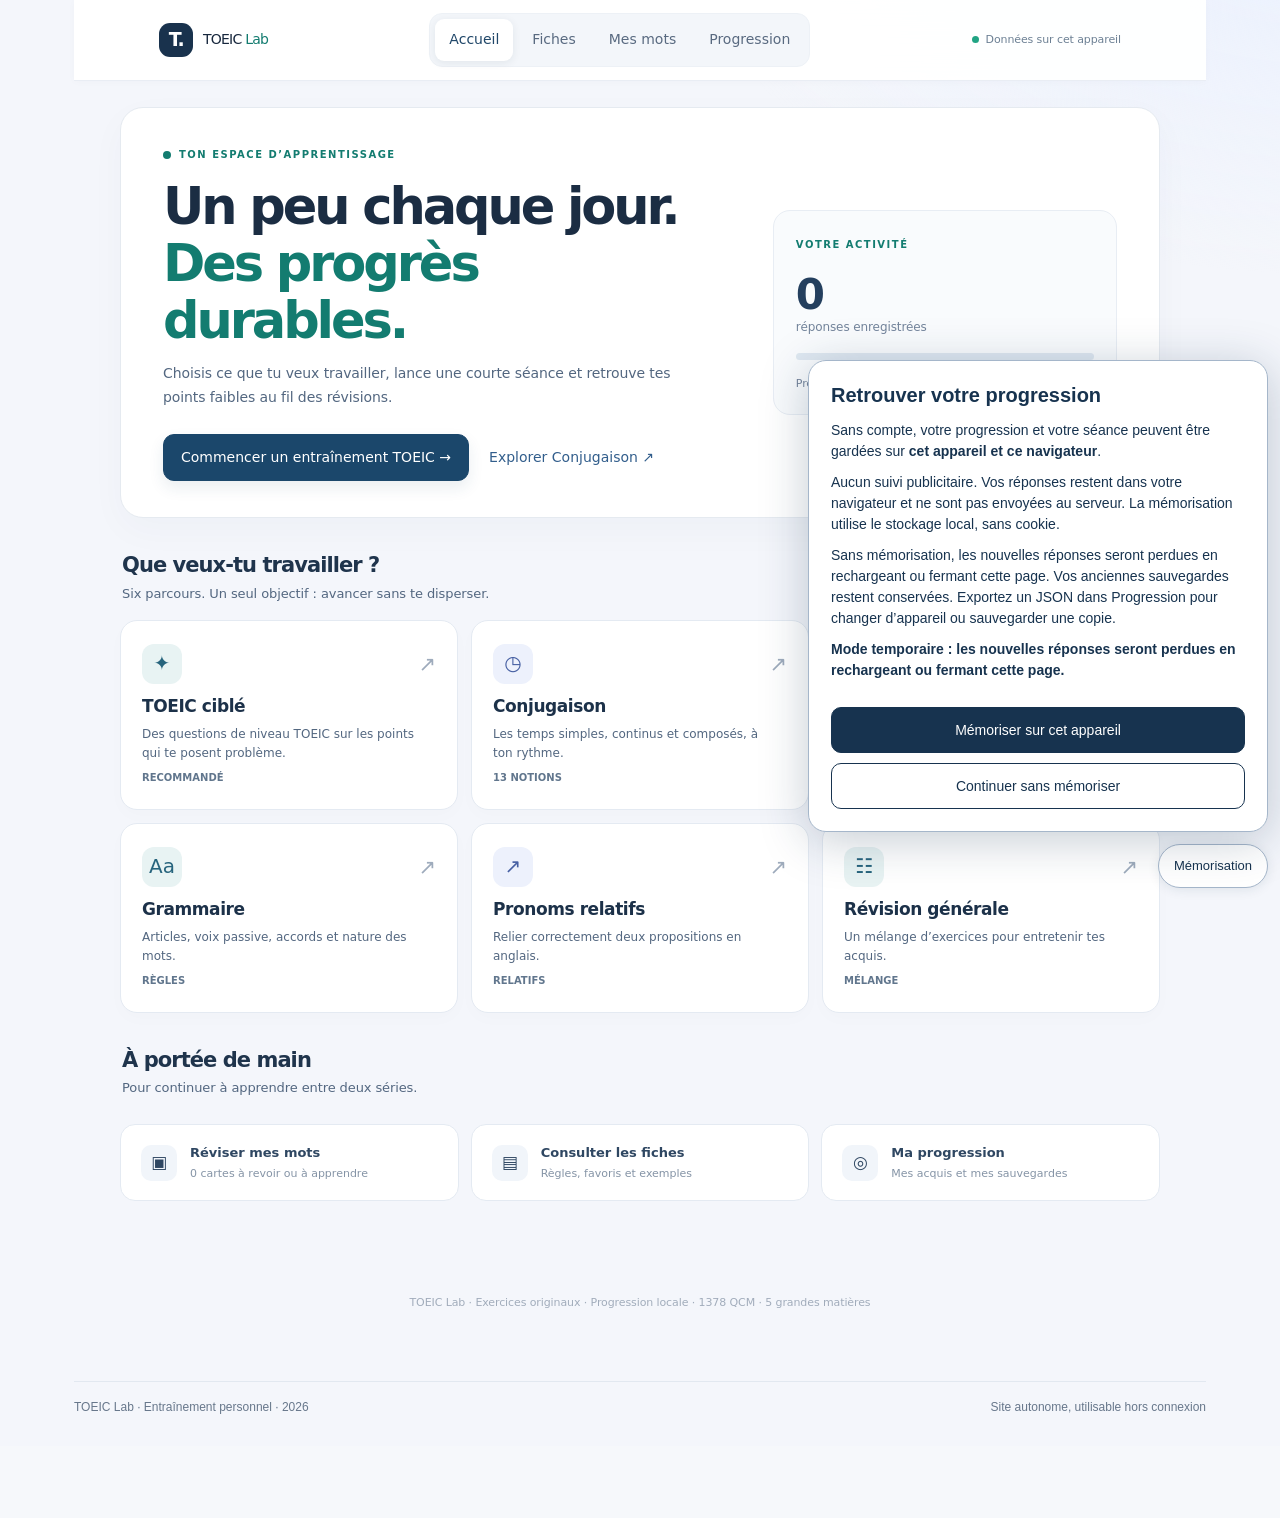
==== commit 4da110d9: "Simplifier les traductions et clarifier le bilan des séances Retrouver des bulles légères, avec comp" ====
--- a/TOEIC_Lab.html
+++ b/TOEIC_Lab.html
@@ -1023,7 +1023,18 @@
 function v7Workspace(){return v7Hero()+v7ModeForm()+v7Lessons()+v7Insights()}
 function v7QuestionCard(){const s=v6Session,q=s.items[s.index],choice=s.answers[q.key],answered=choice!==undefined,show=answered&&s.feedback==='learn',level=q.source==='toeic'?'TOEIC':'Simple',total=s.count===null?'∞':s.count;const end=s.count!==null&&s.index+1>=s.count;
  const fr=v7Esc(q.fr||'');return `<div class="v7-question"><div class="v7-quiz-top"><span>${V7_SECTIONS[s.section||'all'].title} <i>·</i> ${level}</span><button id="v7Quit">Terminer la séance</button></div><div class="v7-quiz-step"><b>Question ${s.index+1} <span>/ ${total}</span></b><span>${s.mode==='auto'?'✦ Auto':'☷ Personnalisé'}</span></div><div class="v7-progress-track v7-quiz-bar"><i style="width:${s.count===null?Math.min(100,(s.index+1)*2):(s.index+1)/s.count*100}%"></i></div><div class="v7-question-paper"><div class="v7-question-title">${v5WordHtml(q.text)}</div><div class="v7-translation-actions"><button id="v7Translate">${v6ShowTranslation?'Masquer la traduction':'◎ Traduire la phrase'}</button><button id="v7TranslateChoices">${v6ShowChoices?'Masquer les choix':'Traduire les choix'}</button></div>${v6ShowTranslation?v6TranslateBlock(q,answered):''}<div class="v7-answers">${q.options.map((op,i)=>`<button data-v7-answer="${i}" ${answered?'disabled':''} class="${show&&i===q.correct?'correct':show&&i===choice&&choice!==q.correct?'wrong':answered&&i===choice?'chosen':''}"><span class="v7-letter">${'ABCD'[i]}</span><span class="v7-answer-text">${v5WordHtml(op,false)}${v6ShowChoices?`<small>${v7Esc(v5Meaning(op))}</small>`:''}</span></button>`).join('')}</div>${show?`<div class="v7-correction ${choice===q.correct?'is-good':'is-bad'}"><div><strong>${choice===q.correct?'✓ Bonne réponse':'✕ À retravailler'}</strong><span>${v7Esc(v5TLabel(q.group))}</span></div><p><b>${v7Esc(q.options[q.correct])}</b> — ${v7Esc(q.why)}</p><small>${fr}</small><button id="v7OpenFiche">Voir la fiche de cours ↗</button></div>`:''}<div class="v7-next"><span>${answered?'Réponse mémorisée ✓':s.feedback==='exam'?'La correction apparaîtra dans le bilan':'Choisis une réponse pour continuer'}</span><button id="v7Next" ${answered?'':'disabled'}>${end?'Voir mon bilan':'Question suivante →'}</button></div></div></div>`}
-function v7Results(){const d=v6ResultCache||{done:[],good:[],r:null};let bad=d.done.filter(x=>{const rec=d.r?.questions?.find(y=>y.id===x.key);return rec?.chosen!==x.correct});return `<div class="v7-results"><span class="v7-eyebrow">SÉANCE TERMINÉE · ENREGISTRÉE</span><h1>${d.good.length}<span> / ${d.done.length}</span></h1><p>${v6Pct(d.good.length,d.done.length)} % · ${d.done.length-d.good.length} erreur(s) · ${d.done.filter(x=>x.source==='toeic').length} question(s) TOEIC</p><div class="v7-result-actions"><button data-v7-again>Nouvelle séance →</button><button data-v7-go="progress">Voir ma progression</button></div><details open><summary>Revoir les réponses (${d.done.length})</summary>${d.done.map(q=>{const rec=d.r?.questions?.find(x=>x.id===q.key),picked=rec?.chosen;return `<div class="v7-review ${picked===q.correct?'':'error'}"><b>${picked===q.correct?'✓':'✕'} ${v7Esc(q.text)}</b><small>Choix : ${picked===undefined?'—':v7Esc(q.options[picked])} · Attendu : ${v7Esc(q.options[q.correct])}</small><p>${v7Esc(q.why)}</p><button data-v7-fiche="${v7Esc(q.group)}">Ouvrir la fiche ↗</button></div>`}).join('')}</details></div>`}
+function v7Results(){
+ const d=v6ResultCache||{done:[],good:[],r:null},records=new Map((d.r?.questions||[]).map(q=>[q.id,q]));
+ const correct=q=>records.get(q.key)?.chosen===q.correct,bad=d.done.filter(q=>!correct(q)),good=d.done.filter(correct);
+ const saved=!!d.r&&v5Read(V5_KEY,[]).some(r=>r.id===d.r.id),persistent=window.ToeicVisitor?.mode!=='temporary';
+ const status=saved?(persistent?'Enregistrée dans ce navigateur':'Conservée pour cette page · mémorisation désactivée'):'Sauvegarde non confirmée : exportez vos données depuis Progression.';
+ const review=(q,index,open=false)=>{const picked=records.get(q.key)?.chosen,ok=correct(q),number=d.done.indexOf(q)+1;
+  const complete=v7Esc(q.text).replace(/_{2,}/g,()=>'<mark>'+v7Esc(q.options[q.correct])+'</mark>');
+  return `<details class="v24-review ${ok?'is-good':'is-error'}" ${open?'open':''}><summary><span class="v24-question-number">${number}</span><span>${v7Esc(q.text)}</span><span class="v24-review-sign" aria-label="${ok?'Réponse correcte':'À revoir'}">${ok?'✓':'↗'}</span></summary><div class="v24-review-body"><p class="v24-complete">${complete}</p><dl class="v24-answer-compare">${!ok?`<div><dt>Votre réponse</dt><dd>${Number.isInteger(picked)?v7Esc(q.options[picked]):'Sans réponse'}</dd></div>`:''}<div><dt>Bonne réponse</dt><dd>${v7Esc(q.options[q.correct])}</dd></div></dl><p class="v24-reason">${v7Esc(q.why)}</p>${q.fr?`<p class="v24-translation">${v7Esc(q.fr)}</p>`:''}<button type="button" data-v7-fiche="${v7Esc(q.group)}">Revoir la fiche · ${v7Esc(v5TLabel(q.group))} ↗</button></div></details>`;
+ };
+ return `<div class="v7-results v24-results"><header class="v24-result-head"><span class="v7-eyebrow">SÉANCE TERMINÉE</span><h1 aria-label="${good.length} bonnes réponses sur ${d.done.length}">${good.length}<span> / ${d.done.length}</span></h1><p class="v24-score-caption">bonnes réponses · ${v6Pct(good.length,d.done.length)} % de réussite</p><p class="v24-save-status" role="status">${saved?'✓ ':''}${status}</p></header><div class="v7-result-actions"><button data-v7-again>Nouvelle séance →</button><button data-v7-go="progress">Voir ma progression</button></div><section class="v24-mistakes" aria-labelledby="v24MistakesTitle"><h2 id="v24MistakesTitle">${bad.length?`${bad.length} ${bad.length===1?'erreur à revoir':'erreurs à revoir'}`:'Aucune erreur dans cette séance'}</h2><p>${bad.length?'Ouvrez une question pour comprendre la correction.':'Toutes les réponses sont correctes. Retrouvez-les ci-dessous.'}</p>${bad.map((q,i)=>review(q,i,i===0)).join('')}</section>${good.length?`<details class="v24-good-answers"><summary>${good.length} ${good.length===1?'réponse correcte':'réponses correctes'}</summary>${good.map((q,i)=>review(q,i)).join('')}</details>`:''}</div>`;
+}
+
 function v7ProgressPage(){return `<div class="v7-progress-page"><div class="v7-eyebrow">MON HISTORIQUE</div><h1>Progression</h1><p>Les résultats sont conservés dans ce navigateur. Une sauvegarde JSON reste indispensable pour changer de machine ou de version du site.</p>${v6Progress()}</div>`}
 v6Render=function(){const root=document.getElementById('v6App');if(!root)return;const content=v7View==='progress'?v7ProgressPage():v7View==='results'?v7Results():v6Session?v7QuestionCard():v7Workspace();root.innerHTML=`<header class="v7-header">${v7TitleNav()}</header><main class="v7-main">${content}</main><footer class="v7-foot">TOEIC Lab · Exercices originaux · Progression locale · ${V6_ALL.length} QCM · ${Object.keys(V7_SECTIONS).length-1} grandes matières</footer>`;
  root.querySelectorAll('[data-v7-section]').forEach(b=>b.onclick=()=>{if(v6Session){alert('Termine la séance en cours avant de changer de matière.');return}v7State.section=b.dataset.v7Section;v7View='workspace';v7OverviewExpanded=false;v7Save();v6Render();window.scrollTo(0,0)});
@@ -1032,7 +1043,7 @@
  if(v7View==='workspace'&&!v6Session){const cfg=v7Cfg();root.querySelectorAll('[data-v7-mode]').forEach(b=>b.onclick=()=>{cfg.mode=b.dataset.v7Mode;if(cfg.mode==='custom'&&!cfg.topics.length)cfg.topics=v7Groups(v7State.section);v7Save();v6Render()});root.querySelectorAll('[data-v7-level]').forEach(b=>b.onclick=()=>{cfg.level=b.dataset.v7Level;v7Save();v6Render()});root.querySelector('#v7Length').onchange=e=>{cfg.length=e.target.value;v7Save()};root.querySelector('#v7Feedback').onchange=e=>{cfg.feedback=e.target.value;v7Save()};root.querySelector('#v7Start').onclick=v6Start;
   root.querySelector('#v7ToggleLessons').onclick=()=>{v7OverviewExpanded=!v7OverviewExpanded;v6Render()};const det=root.querySelector('#v7Topics');if(det){det.ontoggle=e=>v7Expanded=e.target.open;root.querySelectorAll('[data-v7-topic]').forEach(b=>b.onchange=e=>{cfg.topics=e.target.checked?[...new Set([...cfg.topics,e.target.dataset.v7Topic])]:cfg.topics.filter(x=>x!==e.target.dataset.v7Topic);v7Save();det.querySelector('summary span').textContent=cfg.topics.length+' sélectionnées'});root.querySelectorAll('[data-v7-select]').forEach(b=>b.onclick=()=>{cfg.topics=b.dataset.v7Select==='all'?v7Groups(v7State.section):b.dataset.v7Select==='weak'?v7TopicList(v7State.section).filter(x=>x.n>0&&x.score<75).map(x=>x.id):[];v7Expanded=true;v7Save();v6Render()})}}
  if(v6Session&&v7View==='workspace'){const s=v6Session,q=s.items[s.index];root.querySelectorAll('[data-v7-answer]').forEach(b=>b.onclick=()=>v6Answer(Number(b.dataset.v7Answer)));root.querySelector('#v7Next').onclick=v6Advance;root.querySelector('#v7Quit').onclick=()=>{if(confirm('Terminer la séance maintenant et enregistrer les réponses déjà données ?'))v6Finish()};root.querySelector('#v7Translate').onclick=()=>{v6ShowTranslation=!v6ShowTranslation;v6Render()};root.querySelector('#v7TranslateChoices').onclick=()=>{v6ShowChoices=!v6ShowChoices;v6Render()};const f=root.querySelector('#v7OpenFiche');if(f)f.onclick=()=>v5OpenFiche(q.group);root.querySelectorAll('.v5-word').forEach(el=>{el.onclick=()=>el.classList.toggle('show');el.onkeydown=e=>{if(e.key==='Enter'||e.key===' '){e.preventDefault();el.classList.toggle('show')}}})}
- if(v7View==='results'){root.querySelector('[data-v7-again]').onclick=()=>{v7View='workspace';v6Render()}}
+ if(v7View==='results'){window.scrollTo(0,0);root.querySelector('[data-v7-again]').onclick=()=>{v7View='workspace';v6Render()}}
  if(v7View==='progress'){root.querySelector('#v6Backup').onclick=v7Backup;root.querySelector('#v6Import').onclick=()=>root.querySelector('#v6FileInput').click();root.querySelector('#v6FileInput').onchange=v7Import;root.querySelector('#v6CSV').onclick=v5ExportCSV}
 };
 function v7Backup(){let states={};for(const k of V5_OLD_KEYS)states[k]=v5Read(k,null);v5Download(JSON.stringify({format:'toeic-lab-backup',version:7,createdAt:new Date().toISOString(),history:v5History,states,v6Events,v6Cfg,v6Session,v7State},null,2),'TOEIC-Lab-sauvegarde-'+new Date().toISOString().slice(0,10)+'.json','application/json')}
@@ -2270,9 +2281,11 @@
 // Portable history: include the new model without touching previous saved formats.
 const v15Render=v6Render;
 v6Render=function(){v15Render();if(v7View==='results'&&db.lastReport){const r=db.lastReport,root=document.querySelector('.v7-results');if(root&&!root.querySelector('.v15-results')){
- const rows=r.changes.slice().sort((a,b)=>b.n-a.n).map(x=>{const b=x.before,a=x.after,score=v=>v.n?Math.round(100*(v.right+2.4)/(v.n+4)):0;
- const now=score(a),old=score(b),delta=now-old;return `<div class="v15-result-row"><span>${v7Esc(v5TLabel(x.group))}</span><b>${x.right}/${x.n}</b><span style="color:${delta>=0?'#138864':'#c45b5b'}">${a.n?now+' %':'—'} ${delta>=0?'+':''}${delta} pt</span></div>`}).join('');
- root.insertAdjacentHTML('afterbegin',`<div class="v15-results"><h3>📈 Ta progression après cette série</h3><p>Les pourcentages sont des indices de fiabilité, pas des scores TOEIC. Les notions sont actualisées immédiatement.</p>${rows}</div>`);
+ const rows=r.changes.slice().sort((a,b)=>b.n-a.n).map(x=>{const b=x.before||{},a=x.after||{},score=v=>Math.round(100*(v.right+2.4)/(v.n+4));
+ const comparable=a.n>b.n&&b.n>0,initial=a.n>b.n&&!b.n;
+ const estimate=comparable?`Estimation cumulée : ${score(a)} % après cette séance, contre ${score(b)} % avant.`:initial?`Première estimation : ${score(a)} %. Elle se précisera avec les prochaines séances.`:'';
+ return `<div class="v24-topic-row"><span>${v7Esc(v5TLabel(x.group))}</span><strong>${x.right} / ${x.n} ${x.n===1?'réponse correcte':'réponses correctes'}</strong>${estimate?`<small>${estimate}</small>`:''}</div>`}).join('');
+ root.insertAdjacentHTML('beforeend',`<details class="v15-results v24-topic-details"><summary>Notions travaillées · ${r.changes.length}</summary><p>Ces résultats par notion concernent cette séance. Les estimations cumulées, lorsqu’elles sont disponibles, résument plusieurs séances : elles ne sont pas des points TOEIC.</p>${rows}</details>`);
  }}};
 // Recover V14 records that updated the statistical model but never reached the pedagogical tracking.
 (function migrateV14History(){if(db.curriculumBackfilledV15)return;const curr=window.__toeicCurriculumV13;
@@ -3208,4 +3221,9 @@
 <script src="lexique-toeic.js"></script>
 <script src="aide-vocabulaire.js"></script>
 <link rel="stylesheet" href="mobile.css">
+
+<style id="v24-session-results">
+.v7-results.v24-results{max-width:880px;padding:30px;margin:16px auto;color:#17273d}.v24-result-head h1{font-size:64px;line-height:1.1;margin:12px 0 4px;letter-spacing:-2px}.v24-result-head h1 span{font-size:30px;letter-spacing:-1px}.v24-results .v24-score-caption{font-size:15px;margin:8px 0;color:#526579}.v24-results .v24-save-status{font-size:13px;color:#137c70;margin:12px 0 0;line-height:1.5}.v24-results .v7-result-actions{flex-wrap:wrap;margin:22px 0 30px}.v24-results .v7-result-actions button{min-height:44px;padding:12px 18px;font-size:14px}.v24-results h2{font-size:21px;margin:0 0 6px;letter-spacing:-.4px}.v24-mistakes>p{font-size:14px;margin:0 0 14px;color:#66768b}.v24-review{border-top:1px solid #e5eaf0;margin:0;background:#fff}.v24-review:last-child{border-bottom:1px solid #e5eaf0}.v24-review>summary{list-style:none;display:flex;align-items:flex-start;gap:12px;padding:16px 0;font-size:14px;line-height:1.6;font-weight:600;cursor:pointer}.v24-review>summary::-webkit-details-marker{display:none}.v24-question-number{display:inline-flex;align-items:center;justify-content:center;flex:0 0 26px;height:26px;border-radius:8px;background:#fcefe8;color:#98562e;font-size:12px;font-weight:800}.is-good .v24-question-number{background:#e7f4f0;color:#137c70}.v24-review-sign{margin-left:auto;flex-shrink:0;color:#66768b}.v24-review[open] .v24-review-sign{transform:rotate(90deg)}.v24-review-body{padding:0 0 22px 38px}.v24-results .v24-complete{font-size:16px;line-height:1.7;color:#17273d;margin:0 0 16px}.v24-complete mark{background:#e5f3ee;color:#096c5a;border-radius:4px;padding:1px 4px;font-weight:750}.v24-answer-compare{display:grid;grid-template-columns:1fr 1fr;gap:14px;margin:0 0 12px}.v24-answer-compare dt{font-size:12px;color:#66768b;margin-bottom:4px}.v24-answer-compare dd{font-size:15px;font-weight:700;margin:0;overflow-wrap:anywhere}.v24-answer-compare>div:last-child dd{color:#137c70}.v24-results .v24-reason{font-size:14px;line-height:1.7;color:#31465f;margin:12px 0}.v24-results .v24-translation{font-size:13px;line-height:1.6;color:#66768b}.v24-review-body button{border:1px solid #dce4ed;border-radius:8px;background:#fff;color:#325b91;min-height:44px;font-size:12px;padding:10px 12px;text-align:left;line-height:1.5}.v24-good-answers{margin-top:22px}.v24-good-answers>summary,.v24-topic-details>summary{font-size:14px;padding:12px 0;cursor:pointer;line-height:1.5}.v24-good-answers>.v24-review:first-of-type{margin-top:10px}.v24-results .v24-topic-details{margin:24px 0 0;padding:0;border:0;border-top:1px solid #e5eaf0;border-radius:0;background:transparent}.v24-topic-details>p{font-size:13px;line-height:1.6;color:#66768b}.v24-topic-row{display:grid;grid-template-columns:minmax(0,1fr) auto;gap:6px 16px;border-top:1px solid #e5eaf0;padding:13px 0;font-size:13px;line-height:1.5}.v24-topic-row strong{font-size:12px;white-space:nowrap}.v24-topic-row small{grid-column:1/-1;color:#66768b;font-size:12px}.v24-results summary:focus-visible{outline:3px solid #8bb6ed;outline-offset:3px}
+@media(max-width:640px){.v7-results.v24-results{padding:22px 16px}.v24-result-head h1{font-size:56px}.v24-results .v7-result-actions{gap:8px;margin-bottom:26px}.v24-results .v7-result-actions button{flex:1 1 145px;padding:12px 10px;font-size:12px}.v24-review>summary{font-size:13px;gap:9px}.v24-review-body{padding-left:0}.v24-answer-compare{gap:12px}.v24-topic-row{grid-template-columns:1fr;gap:4px}.v24-topic-row strong{white-space:normal}.v24-results h2{font-size:19px}}
+</style>
 </body></html>
--- a/session-visiteur.css
+++ b/session-visiteur.css
@@ -1 +1,3 @@
 .tv-settings,.tv-panel{font-family:inherit;box-sizing:border-box}.tv-settings{position:fixed;right:max(12px,env(safe-area-inset-right));bottom:max(12px,env(safe-area-inset-bottom));z-index:9998;border:1px solid #a5b6ca;border-radius:24px;background:#fff;color:#17334f;padding:10px 15px;min-height:44px;font-size:13px;box-shadow:0 2px 12px #17334f18;cursor:pointer}.tv-panel{position:fixed;right:max(12px,env(safe-area-inset-right));bottom:68px;z-index:9999;width:min(460px,calc(100vw - 24px));max-height:calc(100dvh - 92px);overflow:auto;overscroll-behavior:contain;border:1px solid #a5b6ca;border-radius:18px;background:#fff;color:#17334f;padding:22px;box-shadow:0 8px 48px #17334f40;line-height:1.5;font-size:14px}.tv-panel[hidden]{display:none}.tv-panel h2{font-size:20px;line-height:1.25;margin:0 0 12px}.tv-panel p{margin:10px 0}.tv-panel .tv-status{font-weight:650}.tv-actions{display:flex;flex-direction:column;gap:10px;margin-top:16px}.tv-actions button{font:inherit;min-height:46px;border:1px solid #17334f;border-radius:10px;padding:11px 15px;cursor:pointer;color:#17334f;background:#fff}.tv-actions button:first-child{background:#17334f;color:#fff}.tv-settings:focus-visible,.tv-panel button:focus-visible{outline:3px solid #ef981c;outline-offset:3px}@media(max-width:480px){.tv-panel{padding:18px;font-size:13px}.tv-panel h2{font-size:19px}.tv-settings{font-size:12px;padding:9px 12px}}
+
+.tv-panel{display:flex;flex-direction:column;overflow:hidden}.tv-copy{min-height:0;overflow:auto;overscroll-behavior:contain}.tv-actions{flex-shrink:0}.tv-panel h2{position:static}body:has(>.tv-settings){padding-bottom:72px}
--- a/aide-vocabulaire.css
+++ b/aide-vocabulaire.css
@@ -1,9 +1,11 @@
 .tl-lexeme{border:0!important;border-bottom:1px dotted #537c9b!important;cursor:help!important;text-decoration:none!important}
 .tl-lexeme::after,.tl-lexeme::before{display:none!important}
-.tl-lexeme:hover,.tl-lexeme:focus-visible{background:#eaf3f7;outline:2px solid #8bb6ed;outline-offset:2px;border-radius:3px}
-.tl-tooltip{position:fixed;z-index:60000;width:min(320px,calc(100vw - 24px));min-height:112px;box-sizing:border-box;background:#19324d;color:#fff;border-radius:12px;padding:16px 74px 18px 17px;box-shadow:0 8px 30px #17273d30;font:14px/1.5 Inter,system-ui,sans-serif;pointer-events:auto}
-.tl-tooltip>b{font-size:18px;display:block;line-height:1.25;margin-bottom:8px}.tl-tooltip .tl-context-gloss{margin:0;font-size:14px;color:#ecf4f8;line-height:1.5}
-.tl-sense-count{position:absolute;right:12px;bottom:12px;width:44px;height:44px;display:grid;place-items:center;padding:0;border:1px solid #8ba9c270;border-radius:8px;background:#2b4967;color:#fff;font:750 26px/1 Inter,system-ui,sans-serif;cursor:pointer}
+.tl-lexeme:hover{background:#f0f0ff;outline:1px dashed #8883e4;outline-offset:2px;border-radius:2px}
+.tl-lexeme:focus-visible{background:#f0f0ff;outline:2px solid #8bb6ed;outline-offset:2px;border-radius:3px}
+.tl-tooltip{position:fixed;z-index:60000;width:max-content;max-width:min(290px,calc(100vw - 24px));box-sizing:border-box;background:#1c2941;color:#fff;border-radius:8px;padding:7px 10px;box-shadow:0 8px 20px #192c4255;font:500 12px/1.4 Inter,system-ui,sans-serif;pointer-events:none;overflow-wrap:anywhere}
+.tl-tooltip .tl-context-gloss{margin:0;color:#fff;font:inherit}
+.tl-tooltip.has-senses{min-height:64px;padding:10px 68px 10px 12px;display:flex;align-items:center;pointer-events:auto;font-size:13px}
+.tl-sense-count{position:absolute;right:10px;bottom:10px;width:44px;height:44px;display:grid;place-items:center;padding:0;border:1px solid #8ba9c270;border-radius:8px;background:#2b4967;color:#fff;font:750 26px/1 Inter,system-ui,sans-serif;cursor:pointer}
 .tl-sense-count:hover{background:#3d6181}.tl-sense-count:focus-visible{outline:3px solid #b5def8;outline-offset:3px}
 .tl-dialog{box-sizing:border-box;border:1px solid #dce5ed;border-radius:20px;padding:0;width:min(710px,calc(100vw - 28px));max-height:calc(100dvh - 32px);color:#17273d;background:#fff;box-shadow:0 20px 80px #17273d40;font:14px/1.6 Inter,system-ui,sans-serif}
 .tl-dialog::backdrop{background:#14263c88}.tl-dialog-body{padding:26px}.tl-dialog header{display:flex;align-items:flex-start;justify-content:space-between;gap:16px}.tl-dialog header small{font-size:10px;letter-spacing:.11em;color:#61778c;font-weight:750}.tl-dialog h2{font-size:29px;letter-spacing:-.04em;line-height:1.2;margin:5px 0 20px}.tl-dialog h3{font-size:15px;margin:24px 0 12px}.tl-dialog [data-tl-close]{flex-shrink:0;border:1px solid #dce5ed;background:#fff;border-radius:9px;width:34px;height:34px;font-size:23px;color:#536780;cursor:pointer;line-height:1}
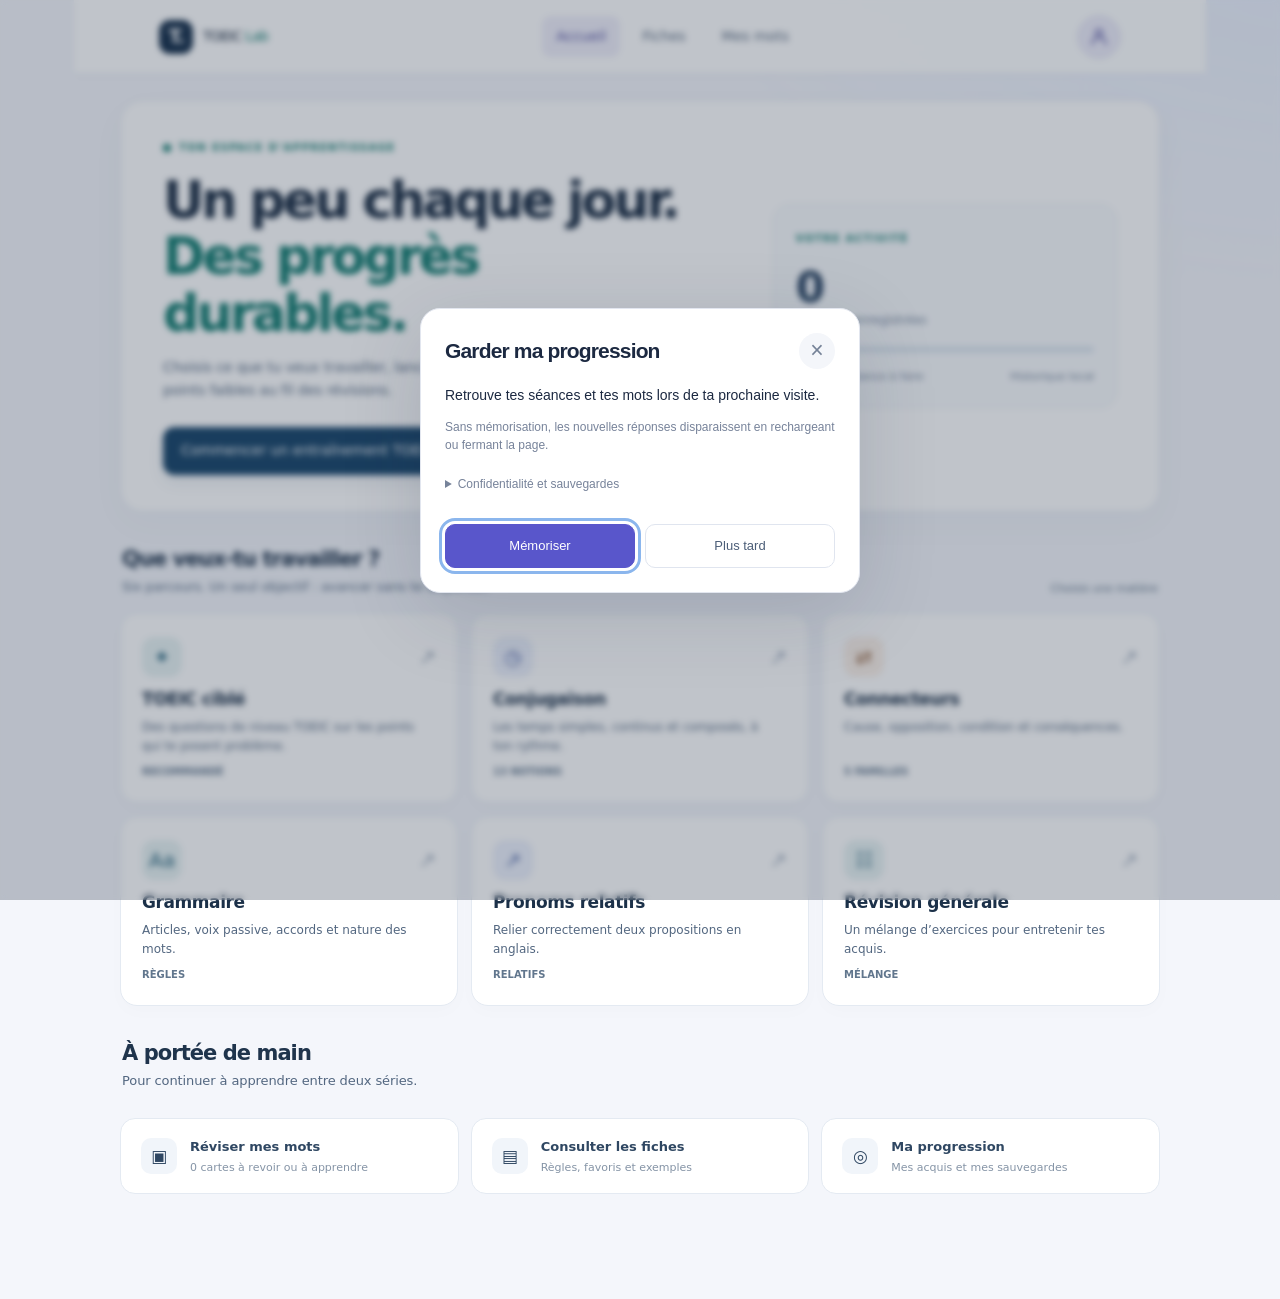
==== commit 5504d93e: "Épurer les exercices et regrouper le profil TOEIC La correction répétait la traduction et plusieurs " ====
--- a/TOEIC_Lab.html
+++ b/TOEIC_Lab.html
@@ -329,6 +329,20 @@
 .v9-fix{margin-top:12px;border-radius:12px;background:#fffbf1;border:1px solid #f3dfac;padding:12px 14px;font-size:12px;color:#765a2b;line-height:1.6}
 .v9-fix b{color:#85571b}
 .v9-fix button{margin-top:9px;background:#fff;border:1px solid #e9d3a5;border-radius:9px;padding:7px 11px;color:#795526;font-weight:800;cursor:pointer}
+/* A quiet correction: one answer, one explanation, one course link. */
+.v7-correction.v25-correction{background:transparent;border:0;border-left:3px solid #259b79;border-radius:0;margin:24px 0;padding:0 0 2px 16px}
+.v7-correction.v25-correction.is-bad{background:transparent;border-color:#d28b62}
+.v25-correction>header{display:flex;align-items:center;justify-content:space-between;gap:12px;flex-wrap:wrap}
+.v25-correction>header strong{color:#137d66;font-size:13px;font-weight:750}
+.v25-correction.is-bad>header strong{color:#a75c36}
+.v25-correction #v7OpenFiche{background:transparent;border:0;border-radius:6px;padding:7px 0;min-height:44px;color:#6562ba;font-size:12px;font-weight:650;text-align:right}
+.v25-correction #v7OpenFiche:hover{text-decoration:underline}
+.v25-correction .v25-answer{margin:0 0 5px;color:#1c2941;font-size:20px;line-height:1.4;font-weight:800}
+.v25-correction .v25-explanation{margin:0;color:#52627a;font-size:14px;line-height:1.65;max-width:66ch}
+.v8-context-footer{display:none}
+#v6App>.v7-foot,body:has(#v6App) .footer{display:none}
+.v8-context-footer .v8-soft-button{background:transparent!important;border-color:transparent!important;color:#748198!important;font-weight:600!important}
+@media(max-width:480px){.v7-correction.v25-correction{padding-left:12px;margin:20px 0}.v25-correction .v25-answer{font-size:19px}.v25-correction .v25-explanation{font-size:13px}}
 .v9-sheet{width:min(700px,95vw);max-height:88vh;overflow:auto;background:#fff;border-radius:20px;padding:24px;box-shadow:0 30px 90px #0b183d35;position:relative}
 .v9-sheet h2{font-size:24px;color:#1d2c49;margin:10px 0}
 .v9-sheet p{color:#65748b;margin:0 0 15px;line-height:1.6}
@@ -1022,7 +1036,7 @@
 function v7Insights(){const topics=v7TopicList(v7State.section),withData=topics.filter(x=>x.n>0);if(!withData.length)return '';let low=withData.slice().sort((a,b)=>a.score-b.score).slice(0,4);return `<section class="v7-insights"><div class="v7-panel-heading"><div><div class="v7-label">03 · PROGRESSER</div><h2>À consolider</h2></div><button data-v7-go="progress">Voir mon évolution →</button></div><div class="v7-insight-list">${low.map(x=>`<div><span>${v7Esc(x.label)}</span><div class="v7-progress-track"><i style="width:${x.score}%"></i></div><b>${x.score}%</b></div>`).join('')}</div></section>`}
 function v7Workspace(){return v7Hero()+v7ModeForm()+v7Lessons()+v7Insights()}
 function v7QuestionCard(){const s=v6Session,q=s.items[s.index],choice=s.answers[q.key],answered=choice!==undefined,show=answered&&s.feedback==='learn',level=q.source==='toeic'?'TOEIC':'Simple',total=s.count===null?'∞':s.count;const end=s.count!==null&&s.index+1>=s.count;
- const fr=v7Esc(q.fr||'');return `<div class="v7-question"><div class="v7-quiz-top"><span>${V7_SECTIONS[s.section||'all'].title} <i>·</i> ${level}</span><button id="v7Quit">Terminer la séance</button></div><div class="v7-quiz-step"><b>Question ${s.index+1} <span>/ ${total}</span></b><span>${s.mode==='auto'?'✦ Auto':'☷ Personnalisé'}</span></div><div class="v7-progress-track v7-quiz-bar"><i style="width:${s.count===null?Math.min(100,(s.index+1)*2):(s.index+1)/s.count*100}%"></i></div><div class="v7-question-paper"><div class="v7-question-title">${v5WordHtml(q.text)}</div><div class="v7-translation-actions"><button id="v7Translate">${v6ShowTranslation?'Masquer la traduction':'◎ Traduire la phrase'}</button><button id="v7TranslateChoices">${v6ShowChoices?'Masquer les choix':'Traduire les choix'}</button></div>${v6ShowTranslation?v6TranslateBlock(q,answered):''}<div class="v7-answers">${q.options.map((op,i)=>`<button data-v7-answer="${i}" ${answered?'disabled':''} class="${show&&i===q.correct?'correct':show&&i===choice&&choice!==q.correct?'wrong':answered&&i===choice?'chosen':''}"><span class="v7-letter">${'ABCD'[i]}</span><span class="v7-answer-text">${v5WordHtml(op,false)}${v6ShowChoices?`<small>${v7Esc(v5Meaning(op))}</small>`:''}</span></button>`).join('')}</div>${show?`<div class="v7-correction ${choice===q.correct?'is-good':'is-bad'}"><div><strong>${choice===q.correct?'✓ Bonne réponse':'✕ À retravailler'}</strong><span>${v7Esc(v5TLabel(q.group))}</span></div><p><b>${v7Esc(q.options[q.correct])}</b> — ${v7Esc(q.why)}</p><small>${fr}</small><button id="v7OpenFiche">Voir la fiche de cours ↗</button></div>`:''}<div class="v7-next"><span>${answered?'Réponse mémorisée ✓':s.feedback==='exam'?'La correction apparaîtra dans le bilan':'Choisis une réponse pour continuer'}</span><button id="v7Next" ${answered?'':'disabled'}>${end?'Voir mon bilan':'Question suivante →'}</button></div></div></div>`}
+ return `<div class="v7-question"><div class="v7-quiz-top"><span>${V7_SECTIONS[s.section||'all'].title} <i>·</i> ${level}</span><button id="v7Quit">Terminer la séance</button></div><div class="v7-quiz-step"><b>Question ${s.index+1} <span>/ ${total}</span></b><span>${s.mode==='auto'?'✦ Auto':'☷ Personnalisé'}</span></div><div class="v7-progress-track v7-quiz-bar"><i style="width:${s.count===null?Math.min(100,(s.index+1)*2):(s.index+1)/s.count*100}%"></i></div><div class="v7-question-paper"><div class="v7-question-title">${v5WordHtml(q.text)}</div><div class="v7-translation-actions"><button id="v7Translate">${v6ShowTranslation?'Masquer la traduction':'◎ Traduire la phrase'}</button></div>${v6ShowTranslation?v6TranslateBlock(q,answered):''}<div class="v7-answers">${q.options.map((op,i)=>`<button data-v7-answer="${i}" ${answered?'disabled':''} class="${show&&i===q.correct?'correct':show&&i===choice&&choice!==q.correct?'wrong':answered&&i===choice?'chosen':''}"><span class="v7-letter">${'ABCD'[i]}</span><span class="v7-answer-text">${v5WordHtml(op,false)}</span></button>`).join('')}</div>${show?`<section class="v7-correction v25-correction ${choice===q.correct?'is-good':'is-bad'}" aria-label="Correction"><header><strong>${choice===q.correct?'✓ Bonne réponse':'À revoir'}</strong><button id="v7OpenFiche">Revoir la règle ↗</button></header><p class="v25-answer">${v7Esc(q.options[q.correct])}</p><p class="v25-explanation">${v7Esc(q.why)}</p></section>`:''}<div class="v7-next"><span>${answered?'Réponse mémorisée ✓':s.feedback==='exam'?'La correction apparaîtra dans le bilan':'Choisis une réponse pour continuer'}</span><button id="v7Next" ${answered?'':'disabled'}>${end?'Voir mon bilan':'Question suivante →'}</button></div></div></div>`}
 function v7Results(){
  const d=v6ResultCache||{done:[],good:[],r:null},records=new Map((d.r?.questions||[]).map(q=>[q.id,q]));
  const correct=q=>records.get(q.key)?.chosen===q.correct,bad=d.done.filter(q=>!correct(q)),good=d.done.filter(correct);
@@ -1042,7 +1056,7 @@
  root.querySelectorAll('[data-v7-fiche]').forEach(b=>b.onclick=()=>v5OpenFiche(b.dataset.v7Fiche));
  if(v7View==='workspace'&&!v6Session){const cfg=v7Cfg();root.querySelectorAll('[data-v7-mode]').forEach(b=>b.onclick=()=>{cfg.mode=b.dataset.v7Mode;if(cfg.mode==='custom'&&!cfg.topics.length)cfg.topics=v7Groups(v7State.section);v7Save();v6Render()});root.querySelectorAll('[data-v7-level]').forEach(b=>b.onclick=()=>{cfg.level=b.dataset.v7Level;v7Save();v6Render()});root.querySelector('#v7Length').onchange=e=>{cfg.length=e.target.value;v7Save()};root.querySelector('#v7Feedback').onchange=e=>{cfg.feedback=e.target.value;v7Save()};root.querySelector('#v7Start').onclick=v6Start;
   root.querySelector('#v7ToggleLessons').onclick=()=>{v7OverviewExpanded=!v7OverviewExpanded;v6Render()};const det=root.querySelector('#v7Topics');if(det){det.ontoggle=e=>v7Expanded=e.target.open;root.querySelectorAll('[data-v7-topic]').forEach(b=>b.onchange=e=>{cfg.topics=e.target.checked?[...new Set([...cfg.topics,e.target.dataset.v7Topic])]:cfg.topics.filter(x=>x!==e.target.dataset.v7Topic);v7Save();det.querySelector('summary span').textContent=cfg.topics.length+' sélectionnées'});root.querySelectorAll('[data-v7-select]').forEach(b=>b.onclick=()=>{cfg.topics=b.dataset.v7Select==='all'?v7Groups(v7State.section):b.dataset.v7Select==='weak'?v7TopicList(v7State.section).filter(x=>x.n>0&&x.score<75).map(x=>x.id):[];v7Expanded=true;v7Save();v6Render()})}}
- if(v6Session&&v7View==='workspace'){const s=v6Session,q=s.items[s.index];root.querySelectorAll('[data-v7-answer]').forEach(b=>b.onclick=()=>v6Answer(Number(b.dataset.v7Answer)));root.querySelector('#v7Next').onclick=v6Advance;root.querySelector('#v7Quit').onclick=()=>{if(confirm('Terminer la séance maintenant et enregistrer les réponses déjà données ?'))v6Finish()};root.querySelector('#v7Translate').onclick=()=>{v6ShowTranslation=!v6ShowTranslation;v6Render()};root.querySelector('#v7TranslateChoices').onclick=()=>{v6ShowChoices=!v6ShowChoices;v6Render()};const f=root.querySelector('#v7OpenFiche');if(f)f.onclick=()=>v5OpenFiche(q.group);root.querySelectorAll('.v5-word').forEach(el=>{el.onclick=()=>el.classList.toggle('show');el.onkeydown=e=>{if(e.key==='Enter'||e.key===' '){e.preventDefault();el.classList.toggle('show')}}})}
+ if(v6Session&&v7View==='workspace'){const s=v6Session,q=s.items[s.index];root.querySelectorAll('[data-v7-answer]').forEach(b=>b.onclick=()=>v6Answer(Number(b.dataset.v7Answer)));root.querySelector('#v7Next').onclick=v6Advance;root.querySelector('#v7Quit').onclick=()=>{if(confirm('Terminer la séance maintenant et enregistrer les réponses déjà données ?'))v6Finish()};root.querySelector('#v7Translate').onclick=()=>{v6ShowTranslation=!v6ShowTranslation;v6Render()};const f=root.querySelector('#v7OpenFiche');if(f)f.onclick=()=>v5OpenFiche(q.group);root.querySelectorAll('.v5-word').forEach(el=>{el.onclick=()=>el.classList.toggle('show');el.onkeydown=e=>{if(e.key==='Enter'||e.key===' '){e.preventDefault();el.classList.toggle('show')}}})}
  if(v7View==='results'){window.scrollTo(0,0);root.querySelector('[data-v7-again]').onclick=()=>{v7View='workspace';v6Render()}}
  if(v7View==='progress'){root.querySelector('#v6Backup').onclick=v7Backup;root.querySelector('#v6Import').onclick=()=>root.querySelector('#v6FileInput').click();root.querySelector('#v6FileInput').onchange=v7Import;root.querySelector('#v6CSV').onclick=v5ExportCSV}
 };
@@ -1143,9 +1157,8 @@
  };
  const oldQuestion=v7QuestionCard;
  v7QuestionCard=function(){const s=v6Session,q=s.items[s.index];let str=oldQuestion();
-  str=str.replace(/(<div class="v7-translation-actions">)/,'<div class="v8-help">Survole un mot ou une expression pour voir son sens.</div>$1');
   str=str.replace('class="v7-answer-text">','class="v7-answer-text">');
-  str=str.replace(/(<div class="v7-next">)/,`<div class="v8-context-footer"><span>Un doute sur une règle ?</span><button type="button" class="v8-soft-button" data-v8-catalog="true">▦ Toutes les fiches</button></div>$1`);
+  str=str.replace(/(<div class="v7-next">)/,`<div class="v8-context-footer"><button type="button" class="v8-soft-button" data-v8-catalog="true">▦ Toutes les fiches</button></div>$1`);
   return str;
  };
    // V9.2 : navigation empilée et non destructive entre bibliothèque et fiches.
@@ -1383,8 +1396,6 @@
   if(tierOf(q)===4)html=html.replace(/(<i>·<\/i> )TOEIC/, '$1Expert');
   const nav=`<button id="v9Prev" class="v9-prev" ${s.index===0?'disabled':''} title="Revoir la question précédente sans enregistrer une nouvelle tentative">← Précédente</button>`;
   html=html.replace(/(<div class="v7-next">)/,'$1'+nav);
-  if(show && picked!==q.correct){const focus=focusFor(q,picked);if(focus){const r=RULES[focus];html=html.replace(/(<button id="v7OpenFiche">)/,`<div class="v9-fix"><span class="v9-quick-fix-tip">POURQUOI CE CHOIX EST PIÉGEUX</span><div><b>Tu as choisi « ${v7Esc(q.options[picked])} ».</b> ${v7Esc(wrongReason(q,picked,focus))} <b>La construction correcte est « ${v7Esc(q.options[q.correct])} ».</b></div><button type="button" data-v9-rule="${focus}">◈ Mini-rappel : ${v7Esc(r.title)} ↗</button></div>$1`)}
-  }
   return html;
  };
  const originalAdvance=v6Advance;
@@ -2265,13 +2276,9 @@
 v6Render=function(){oldRender();const s=v6Session;
  if(s?.v14Unique&&v7View==='workspace'){
   const q=s.items[s.index];if(q?.key!==activeQuestion.key||s.v18Resumed){activeQuestion={key:q.key,started:Date.now()};s.v14Helped=false;s.v18Resumed=false}
-  const card=document.querySelector('.v7-question-paper');
-  if(card&&!card.querySelector('.v14-qmeta')){
-   card.insertAdjacentHTML('afterbegin',`<div class="v14-qmeta"><span>DIFFICULTÉ ${rank(q)}/4</span><span>Précision visée ≈ 70 %</span><span>Énoncé unique dans cette série</span></div>`)}
   const qstep=document.querySelector('.v7-quiz-step');if(qstep){qstep.title='Questions pré-sélectionnées et verrouillées pour toute la série';
-    // V10 exposed « 3/15 vus dans Present Perfect » in the quiz header, revealing the tense.
-    // Keep this information only AFTER the answer, in the explanation area.
-    const hint=qstep.querySelector('.v10-badge');if(hint){if(s.answers[q.key]===undefined)hint.remove();else hint.textContent='Progression de la notion consultable dans les fiches';}
+    // Per-notion progress belongs in the profile, outside the active exercise.
+    qstep.querySelector('.v10-badge')?.remove();
   }
   // Never disclose the target concept in a pre-answer header or badge.
   const head=document.querySelector('.v7-quiz-top>span');if(head)head.textContent='Exercice · '+(s.mode==='auto'?'Auto':'Personnalisé');
@@ -2837,15 +2844,15 @@
  paused=paused.filter(s=>String(s.start)!==String(id));savePaused();v6Render();}
 function exportBackup(){const states={};for(const k of V5_OLD_KEYS)states[k]=v5Read(k,null);
  const payload={format:'toeic-lab-backup',version:19,profileSchema:1,createdAt:new Date().toISOString(),history:v5History,states,v6Events,v6Cfg,v6Session,v7State,
-  v10Vocabulary:v5Read('toeiclab.v10.vocabulary',[]),v10NewQuestions:v5Read('toeiclab.v10.imported-questions',[]),v10Seen:v5Read('toeiclab.v10.seen',[]),v11Favorites:v5Read('toeiclab.v11.lesson-favorites',[]),v12Curriculum:v5Read('toeiclab.v12.curriculum',null),v14Adaptive:v5Read('toeiclab.v14.adaptive',null),v16Flashcards:v5Read('toeiclab.v16.flashcards',null),v18Profile:profile,v18Paused:paused};
+  v10Vocabulary:v5Read('toeiclab.v10.vocabulary',[]),v10NewQuestions:v5Read('toeiclab.v10.imported-questions',[]),v10Seen:v5Read('toeiclab.v10.seen',[]),v11Favorites:v5Read('toeiclab.v11.lesson-favorites',[]),v12Curriculum:v5Read('toeiclab.v12.curriculum',null),v14Adaptive:v5Read('toeiclab.v14.adaptive',null),v16Flashcards:v5Read('toeiclab.v16.flashcards',null),v18Profile:profile,v18Paused:paused,v24UiProfile:v5Read('toeiclab.ui.profile.v1',null)};
  v5Download(JSON.stringify(payload,null,2),'TOEIC-Lab-profil-portable-'+new Date().toISOString().slice(0,10)+'.json','application/json')}
 async function importBackup(file){if(!file)return;if(file.size>30000000)return alert('Fichier trop volumineux.');let obj;
  try{obj=JSON.parse(await file.text())}catch(e){return alert('Fichier JSON illisible.')}if(obj.format!=='toeic-lab-backup')return alert('Ce fichier ne correspond pas à une sauvegarde TOEIC Lab.');
  if(!confirm('Importer cette sauvegarde ? Le navigateur remplacera ses données locales par celles du fichier. Exporte une copie de l’état actuel auparavant.'))return;
- const entries=[['toeiclab.v10.vocabulary',obj.v10Vocabulary],['toeiclab.v10.imported-questions',obj.v10NewQuestions],['toeiclab.v10.seen',obj.v10Seen],['toeiclab.v11.lesson-favorites',obj.v11Favorites],['toeiclab.v12.curriculum',obj.v12Curriculum],['toeiclab.v14.adaptive',obj.v14Adaptive],['toeiclab.v16.flashcards',obj.v16Flashcards],['toeiclab.profile.v1',obj.v18Profile],['toeiclab.sessions.paused.v1',obj.v18Paused],['toeiclab.v6.answers',obj.v6Events],['toeiclab.v6.config',obj.v6Cfg],['toeiclab.v6.draft',obj.v6Session],['toeiclab.v7.workspaces',obj.v7State]];
+ const entries=[['toeiclab.ui.profile.v1',obj.v24UiProfile===undefined?undefined:window.ToeicVisitor?.sanitizeProfile?.(obj.v24UiProfile)],['toeiclab.v10.vocabulary',obj.v10Vocabulary],['toeiclab.v10.imported-questions',obj.v10NewQuestions],['toeiclab.v10.seen',obj.v10Seen],['toeiclab.v11.lesson-favorites',obj.v11Favorites],['toeiclab.v12.curriculum',obj.v12Curriculum],['toeiclab.v14.adaptive',obj.v14Adaptive],['toeiclab.v16.flashcards',obj.v16Flashcards],['toeiclab.profile.v1',obj.v18Profile],['toeiclab.sessions.paused.v1',obj.v18Paused],['toeiclab.v6.answers',obj.v6Events],['toeiclab.v6.config',obj.v6Cfg],['toeiclab.v6.draft',obj.v6Session],['toeiclab.v7.workspaces',obj.v7State]];
  for(const [key,val] of entries)if(val!==undefined&&val!==null)v5Write(key,val);
  if(!obj.v18Profile)v5Write(PROFILE_KEY,null); // Rebuild the V18 observation ledger from imported V16/V17 answer events.
- for(const [key,val] of Object.entries(obj.states||{}))if(val!==undefined&&val!==null)v5Write(key,val);
+ for(const [key,val] of Object.entries(obj.states||{}))if(key!=='toeiclab.ui.profile.v1'&&val!==undefined&&val!==null)v5Write(key,val);
  // Legacy history key is the only supported cross-version source of old archived sessions.
  if(obj.history&&Array.isArray(obj.history))v5Write('toeiclab.history.v5',obj.history);
  alert('Import terminé. Le site va se recharger pour réinitialiser les modèles en mémoire.');location.reload();
@@ -2887,7 +2894,7 @@
 };
 // Preserve current backup button behavior across every page.
 v7Backup=exportBackup;
-window.__toeicV18={mastery:(g)=>mastery(g),selectPreview:(section='toeic',n=20)=>selectSession(section,{mode:'auto',level:section==='toeic'?'toeic':'adaptive',length:String(n)},n),getProfile:()=>JSON.parse(JSON.stringify(profile)),paused:()=>paused.length,exportBackup};
+window.__toeicV18={mastery:(g)=>mastery(g),selectPreview:(section='toeic',n=20)=>selectSession(section,{mode:'auto',level:section==='toeic'?'toeic':'adaptive',length:String(n)},n),getProfile:()=>JSON.parse(JSON.stringify(profile)),paused:()=>paused.length,exportBackup,importBackup};
 saveProfile();v6Render();
 })();
 
@@ -2989,8 +2996,9 @@
  if(dest==='progress'){home=false;v7View='progress';v6Render();window.scrollTo(0,0);return}
  if(dest==='workspace'){home=false;v7View='workspace';v6Render();window.scrollTo(0,0);return}
 }
+window.ToeicNavigation=Object.freeze({go:goto});
 function gotoSection(id){if(v6Session){alert('Mets ta séance en pause pour changer de parcours.');return}if(!V7_SECTIONS[id])return;home=false;v7State.section=id;v7View='workspace';v7Save();v6Render();window.scrollTo(0,0)}
-function header(){const active=home?'home':v7View==='vocab'?'vocab':v7View==='progress'?'progress':'workspace';return `<button class="v20-logo" data-v20-nav="home" aria-label="Retour à l’accueil"><span class="v20-logo-mark">T.</span><span>TOEIC <i>Lab</i></span></button><nav class="v20-nav" aria-label="Navigation principale"><button data-v20-nav="home" class="${active==='home'?'active':''}" ${active==='home'?'aria-current="page"':''}>Accueil</button><button data-v20-nav="courses">Fiches</button><button data-v20-nav="vocab" class="${active==='vocab'?'active':''}" ${active==='vocab'?'aria-current="page"':''}>Mes mots</button><button data-v20-nav="progress" class="${active==='progress'?'active':''}" ${active==='progress'?'aria-current="page"':''}>Progression</button></nav><span class="v20-account">Données sur cet appareil</span>`}
+function header(){const active=home?'home':v7View==='vocab'?'vocab':v7View==='progress'?'progress':'workspace';return `<button class="v20-logo" data-v20-nav="home" aria-label="Retour à l’accueil"><span class="v20-logo-mark">T.</span><span>TOEIC <i>Lab</i></span></button><nav class="v20-nav" aria-label="Navigation principale"><button data-v20-nav="home" class="${active==='home'?'active':''}" ${active==='home'?'aria-current="page"':''}>Accueil</button><button data-v20-nav="courses">Fiches</button><button data-v20-nav="vocab" class="${active==='vocab'?'active':''}" ${active==='vocab'?'aria-current="page"':''}>Mes mots</button></nav><span data-tv-profile-slot></span>`}
 function fold(target,title,description,key,makeOpen=false){if(!target||target.closest('.v20-fold'))return;const parent=target.parentNode;const detail=document.createElement('details');detail.className='v20-fold';detail.open=Boolean(foldOpen[key]||makeOpen);detail.innerHTML=`<summary><span>${esc(title)}</span><small class="v20-folddesc">${esc(description)}</small></summary>`;parent.insertBefore(detail,target);detail.appendChild(target);detail.addEventListener('toggle',()=>{foldOpen[key]=detail.open});}
 function contextPage(root){const main=root.querySelector('.v7-main');if(!main)return;const section=V7_SECTIONS[v7State.section]||V7_SECTIONS.toeic;
  let title=section.title,description=section.desc;if(section.title==='TOEIC ciblé')description='Exercices de type TOEIC Part 5, sélectionnés selon tes lacunes. Les niveaux s’ajustent entre les séries.';
@@ -3017,7 +3025,7 @@
   const backup=account.querySelector('[data-v18-backup]');if(backup)backup.textContent='↓ Exporter mes données';
   const importButton=account.querySelector('[data-v18-open-import]');if(importButton)importButton.textContent='↑ Importer une sauvegarde';
   const external=account.querySelector('[data-v18-open-external]');if(external){external.textContent='Importer un bilan TOEIC analysé';const controls=account.querySelector('.v18-file-controls'),details=document.createElement('details');details.className='v20-inner-more';details.innerHTML='<summary>Outils avancés</summary>';controls.after(details);details.appendChild(external);const file=account.querySelector('#v18ExternalFile');if(file)details.appendChild(file)}
-  if(p)p.after(account);else progress.prepend(account)
+  progress.append(account);fold(account,'Sauvegardes et transferts','Exporter ou restaurer mes données','progressBackup');
  }
  const stats=progress.querySelector('.v6-stats-cards');if(stats){stats.innerHTML=stats.innerHTML.replace(/réponses en V6/gi,'réponses aux exercices').replace(/réussite en V6/gi,'taux de réussite')}
  const panels=[...progress.querySelectorAll(':scope > .v6-panel')];if(panels[1])fold(panels[1],'Mes points à renforcer','Classement par notion','progressSkills');
--- a/session-visiteur.css
+++ b/session-visiteur.css
@@ -1,3 +1,73 @@
-.tv-settings,.tv-panel{font-family:inherit;box-sizing:border-box}.tv-settings{position:fixed;right:max(12px,env(safe-area-inset-right));bottom:max(12px,env(safe-area-inset-bottom));z-index:9998;border:1px solid #a5b6ca;border-radius:24px;background:#fff;color:#17334f;padding:10px 15px;min-height:44px;font-size:13px;box-shadow:0 2px 12px #17334f18;cursor:pointer}.tv-panel{position:fixed;right:max(12px,env(safe-area-inset-right));bottom:68px;z-index:9999;width:min(460px,calc(100vw - 24px));max-height:calc(100dvh - 92px);overflow:auto;overscroll-behavior:contain;border:1px solid #a5b6ca;border-radius:18px;background:#fff;color:#17334f;padding:22px;box-shadow:0 8px 48px #17334f40;line-height:1.5;font-size:14px}.tv-panel[hidden]{display:none}.tv-panel h2{font-size:20px;line-height:1.25;margin:0 0 12px}.tv-panel p{margin:10px 0}.tv-panel .tv-status{font-weight:650}.tv-actions{display:flex;flex-direction:column;gap:10px;margin-top:16px}.tv-actions button{font:inherit;min-height:46px;border:1px solid #17334f;border-radius:10px;padding:11px 15px;cursor:pointer;color:#17334f;background:#fff}.tv-actions button:first-child{background:#17334f;color:#fff}.tv-settings:focus-visible,.tv-panel button:focus-visible{outline:3px solid #ef981c;outline-offset:3px}@media(max-width:480px){.tv-panel{padding:18px;font-size:13px}.tv-panel h2{font-size:19px}.tv-settings{font-size:12px;padding:9px 12px}}
-
-.tv-panel{display:flex;flex-direction:column;overflow:hidden}.tv-copy{min-height:0;overflow:auto;overscroll-behavior:contain}.tv-actions{flex-shrink:0}.tv-panel h2{position:static}body:has(>.tv-settings){padding-bottom:72px}
+/* Profile navigation and local data controls. */
+.v7-header:has([data-tv-profile-slot]){display:grid!important;grid-template-columns:auto minmax(0,1fr) auto;gap:16px!important}
+.v7-header:has([data-tv-profile-slot]) .v20-nav{justify-self:center;width:max-content;max-width:100%;background:none;border:0;padding:0;gap:8px;border-radius:0}
+.v7-header:has([data-tv-profile-slot]) .v20-nav button.active{background:#f0effa;box-shadow:none;color:#5552a1}
+[data-tv-profile-slot]{display:flex;align-items:center;justify-content:flex-end}
+.tv-settings,.tv-panel,.tv-profile-menu{font-family:inherit;box-sizing:border-box}
+.tv-settings,.tv-avatar{width:40px;height:40px;flex:none;display:grid;place-items:center;border-radius:50%;overflow:hidden;background:#eeedfa;color:#5552a1}
+.tv-settings{position:static;border:1px solid #e1e4ef;padding:8px;cursor:pointer;min-width:44px;min-height:44px}
+.tv-settings:hover,.tv-settings[aria-expanded="true"]{box-shadow:0 0 0 3px #eeedfa;border-color:#c1bedf}
+.tv-settings svg,.tv-avatar svg{width:24px;height:24px}
+.tv-settings:has(img){padding:0}
+.tv-settings img,.tv-avatar img{width:100%;height:100%;object-fit:cover}
+[data-tone="blue"]{background:#e8f1fb;color:#366793}
+[data-tone="teal"]{background:#e6f3ef;color:#287563}
+[data-tone="rose"]{background:#f8eaf0;color:#9b4d70}
+.tv-profile-menu{position:fixed;right:max(16px,calc((100vw - 1110px)/2));top:84px;z-index:10001;width:min(268px,calc(100vw - 24px));max-height:calc(100dvh - 24px);overflow:auto;padding:8px;border:1px solid #e1e6ef;border-radius:16px;background:#fff;color:#1c2941;box-shadow:0 12px 40px #1c29411a}
+.tv-profile-menu[hidden]{display:none}
+.tv-menu-heading{display:flex;align-items:center;gap:11px;padding:12px 10px 16px;margin-bottom:5px;border-bottom:1px solid #edf0f5}
+.tv-menu-heading div{min-width:0}
+.tv-menu-heading strong{display:block;font-size:14px;overflow-wrap:anywhere;font-weight:700}
+.tv-menu-heading small{display:block;font-size:11px;color:#7b879a;margin-top:3px}
+.tv-profile-menu>button{display:flex;align-items:center;gap:12px;min-height:46px;width:100%;padding:10px 12px;border:0;background:transparent;color:#34445e;border-radius:9px;text-align:left;font-size:13px;cursor:pointer}
+.tv-profile-menu>button:hover,.tv-profile-menu>button:focus-visible{background:#f3f5fa;color:#4f4b9b}
+.tv-profile-menu>button svg{width:19px;height:19px;flex:none;color:#7c87a0}
+dialog.tv-panel{position:fixed;inset:0;margin:auto;width:min(440px,calc(100vw - 32px));max-height:calc(100dvh - 32px);border:1px solid #e2e6ef;border-radius:20px;padding:24px;background:#fff;color:#1c2941;box-shadow:0 20px 80px #1c294126;font-size:14px;line-height:1.5;overflow:hidden}
+dialog.tv-panel:not([open]){display:none}
+dialog.tv-panel[open]{display:flex;flex-direction:column}
+.tv-panel::backdrop{background:#17263c45;backdrop-filter:blur(3px)}
+.tv-dialog-heading{display:flex;align-items:center;justify-content:space-between;gap:12px;margin-bottom:16px;flex-shrink:0}
+.tv-panel h2{font-size:21px;letter-spacing:-.04em;line-height:1.2;margin:0;font-weight:750}
+.tv-dialog-heading button{display:grid;place-items:center;width:36px;height:36px;min-height:36px;border:0;background:#f4f6fa;border-radius:50%;font:inherit;font-size:23px;line-height:1;color:#758297;cursor:pointer}
+.tv-copy{min-height:0;overflow:auto;overscroll-behavior:contain}
+.tv-copy>p{margin:0 0 12px}
+.tv-status{font-size:12px;color:#77839a}
+.tv-copy details{margin-top:8px;font-size:12px;color:#77839a}
+.tv-copy details summary{min-height:36px;display:list-item;align-content:center;cursor:pointer}
+.tv-copy details p{margin:8px 0;line-height:1.6}
+.tv-actions{display:flex;gap:10px;margin-top:22px;flex-shrink:0}
+.tv-actions button,.tv-backups button{min-height:44px;font:inherit;font-size:13px;border:1px solid #e0e5ef;border-radius:10px;padding:11px 14px;background:#fff;color:#4c5e78;cursor:pointer}
+.tv-actions button:first-child,.tv-backups button:first-child{background:#5956cb;color:#fff;border-color:#5956cb}
+.tv-actions button[hidden],.tv-backups[hidden]{display:none}
+.tv-actions button:not([hidden]){flex:1}
+.tv-backups{display:grid;gap:9px;margin:18px 0}
+.tv-profile-editor form{display:flex;flex-direction:column;min-height:0;margin:0}
+.tv-profile-photo{display:flex;align-items:center;gap:18px;margin:3px 0 23px}
+.tv-profile-photo .tv-avatar{width:68px;height:68px}
+.tv-profile-photo .tv-avatar svg{width:39px;height:39px}
+.tv-profile-photo>div{display:flex;align-items:start;flex-direction:column;gap:6px}
+.tv-photo-label{font-size:13px;font-weight:650;color:#5956ba;cursor:pointer;min-height:30px;align-content:center}
+[data-tv-remove-photo]{font:inherit;font-size:11px;border:0;padding:0;color:#8993a5;background:none;cursor:pointer}
+.tv-name-label{display:flex;flex-direction:column;gap:7px;font-size:12px;font-weight:650}
+.tv-name-label input{font:inherit;font-size:16px;font-weight:400;min-height:46px;padding:10px 12px;border:1px solid #dce2ed;border-radius:9px;color:#1c2941;background:#fff;box-sizing:border-box;width:100%}
+.tv-profile-editor fieldset{border:0;padding:0;margin:21px 0 10px}
+.tv-profile-editor legend{font-size:12px;font-weight:650;margin-bottom:10px;padding:0}
+.tv-avatar-colors{display:flex;gap:12px;padding:3px}
+.tv-avatar-colors button{display:grid;place-items:center;width:44px;height:44px;border:2px solid transparent;border-radius:50%;cursor:pointer}
+.tv-avatar-colors button[data-tone="indigo"]{background:#eeedfa;color:#5552a1}
+.tv-avatar-colors button[aria-pressed="true"]{outline:2px solid currentColor;outline-offset:2px}
+.tv-avatar-colors svg{width:23px;height:23px}
+.tv-panel .tv-local-note{font-size:11px;color:#8b96a8;margin:18px 0 0}
+.tv-profile-status{color:#ad4e3b;font-size:12px}
+.tv-settings:focus-visible,.tv-profile-menu button:focus-visible,.tv-panel :focus-visible{outline:3px solid #a5b4fc;outline-offset:3px}
+.tv-actions button:disabled{opacity:.5;cursor:wait}
+@media(max-width:640px){
+ .v7-header:has([data-tv-profile-slot]){gap:8px!important;grid-template-columns:auto minmax(0,1fr) 44px}
+ .v7-header:has([data-tv-profile-slot]) .v20-logo>span:last-child{display:none}
+ .v7-header:has([data-tv-profile-slot]) .v20-nav{width:100%;justify-content:space-evenly;gap:2px}
+ .v7-header:has([data-tv-profile-slot]) .v20-nav button{white-space:nowrap}
+ .v7-header:has([data-tv-profile-slot]) .v20-nav button{padding:9px 6px;min-width:0}
+ .tv-profile-menu{right:12px}
+}
+@media(max-width:480px){dialog.tv-panel{padding:20px;border-radius:18px}.tv-dialog-heading button{width:44px;height:44px;min-height:44px}.tv-panel h2{font-size:20px}}
+@media(prefers-reduced-motion:reduce){.tv-panel::backdrop{backdrop-filter:none}}
--- a/aide-vocabulaire.css
+++ b/aide-vocabulaire.css
@@ -7,6 +7,8 @@
 .tl-tooltip.has-senses{min-height:64px;padding:10px 68px 10px 12px;display:flex;align-items:center;pointer-events:auto;font-size:13px}
 .tl-sense-count{position:absolute;right:10px;bottom:10px;width:44px;height:44px;display:grid;place-items:center;padding:0;border:1px solid #8ba9c270;border-radius:8px;background:#2b4967;color:#fff;font:750 26px/1 Inter,system-ui,sans-serif;cursor:pointer}
 .tl-sense-count:hover{background:#3d6181}.tl-sense-count:focus-visible{outline:3px solid #b5def8;outline-offset:3px}
+.v7-answers .tl-answered-choice{min-height:64px;padding:12px;text-align:left;background:#fff;border:1px solid #dfe5ee;border-radius:10px;display:flex;align-items:center;gap:12px;color:#23334c;font-size:13px;font-weight:800;box-sizing:border-box}
+.v7-answers .tl-answered-choice.correct{background:#f0fbf5;border-color:#3cb884}.v7-answers .tl-answered-choice.wrong{background:#fff4f5;border-color:#e3838b}.v7-answers .tl-answered-choice.chosen{background:#f3f0ff;border-color:#7970d5}
 .tl-dialog{box-sizing:border-box;border:1px solid #dce5ed;border-radius:20px;padding:0;width:min(710px,calc(100vw - 28px));max-height:calc(100dvh - 32px);color:#17273d;background:#fff;box-shadow:0 20px 80px #17273d40;font:14px/1.6 Inter,system-ui,sans-serif}
 .tl-dialog::backdrop{background:#14263c88}.tl-dialog-body{padding:26px}.tl-dialog header{display:flex;align-items:flex-start;justify-content:space-between;gap:16px}.tl-dialog header small{font-size:10px;letter-spacing:.11em;color:#61778c;font-weight:750}.tl-dialog h2{font-size:29px;letter-spacing:-.04em;line-height:1.2;margin:5px 0 20px}.tl-dialog h3{font-size:15px;margin:24px 0 12px}.tl-dialog [data-tl-close]{flex-shrink:0;border:1px solid #dce5ed;background:#fff;border-radius:9px;width:34px;height:34px;font-size:23px;color:#536780;cursor:pointer;line-height:1}
 .tl-context{border-left:3px solid #137c70;background:#f2f8f7;padding:15px 18px;border-radius:0 10px 10px 0}.tl-context>small{font-size:11px;color:#137c70;display:block}.tl-context>strong{font-size:18px;display:block;margin:3px 0 7px}.tl-context p{margin:8px 0 0}.tl-context q{font-style:italic}.tl-note{font-size:12px!important;color:#66768b;line-height:1.6}.tl-senses{display:grid;gap:10px}.tl-senses article{border:1px solid #e5eaf0;border-radius:12px;padding:16px}.tl-senses article.tl-suggested{border-color:#7bb4a9}.tl-senses article>div{display:flex;gap:10px;align-items:baseline;flex-wrap:wrap}.tl-senses article>div>span{font-size:11px;color:#8191a4}.tl-senses h4{font-size:15px;margin:0;flex:1;min-width:140px}.tl-senses small{font-size:11px;color:#61778c}.tl-senses p{margin:8px 0 0;font-size:13px}.tl-senses blockquote{margin:11px 0 3px;font-size:14px;color:#264a69}.tl-senses .tl-french{color:#66768b;font-size:13px}.tl-sources{font-size:11px;color:#66768b}.tl-sources a{color:#325b91}.tl-dialog footer{border-top:1px solid #e5eaf0;margin-top:20px;padding-top:16px;display:flex;flex-wrap:wrap;justify-content:flex-end;align-items:center;gap:12px}.tl-dialog footer p{font-size:12px;margin:0;flex:1;min-width:150px}.tl-dialog [data-tl-save],.tl-term-list button{font:inherit;font-weight:650;border:1px solid #dce5ed;background:#f5f8fb;color:#264a69;border-radius:10px;padding:10px 14px;cursor:pointer}.tl-dialog [data-tl-save]{background:#1b476b;color:#fff;border-color:#1b476b}.tl-dialog [data-tl-save]:disabled{opacity:.65;cursor:default}.tl-term-list{display:flex;gap:9px;flex-wrap:wrap}.tl-dialog button:focus-visible{outline:3px solid #8bb6ed;outline-offset:3px}
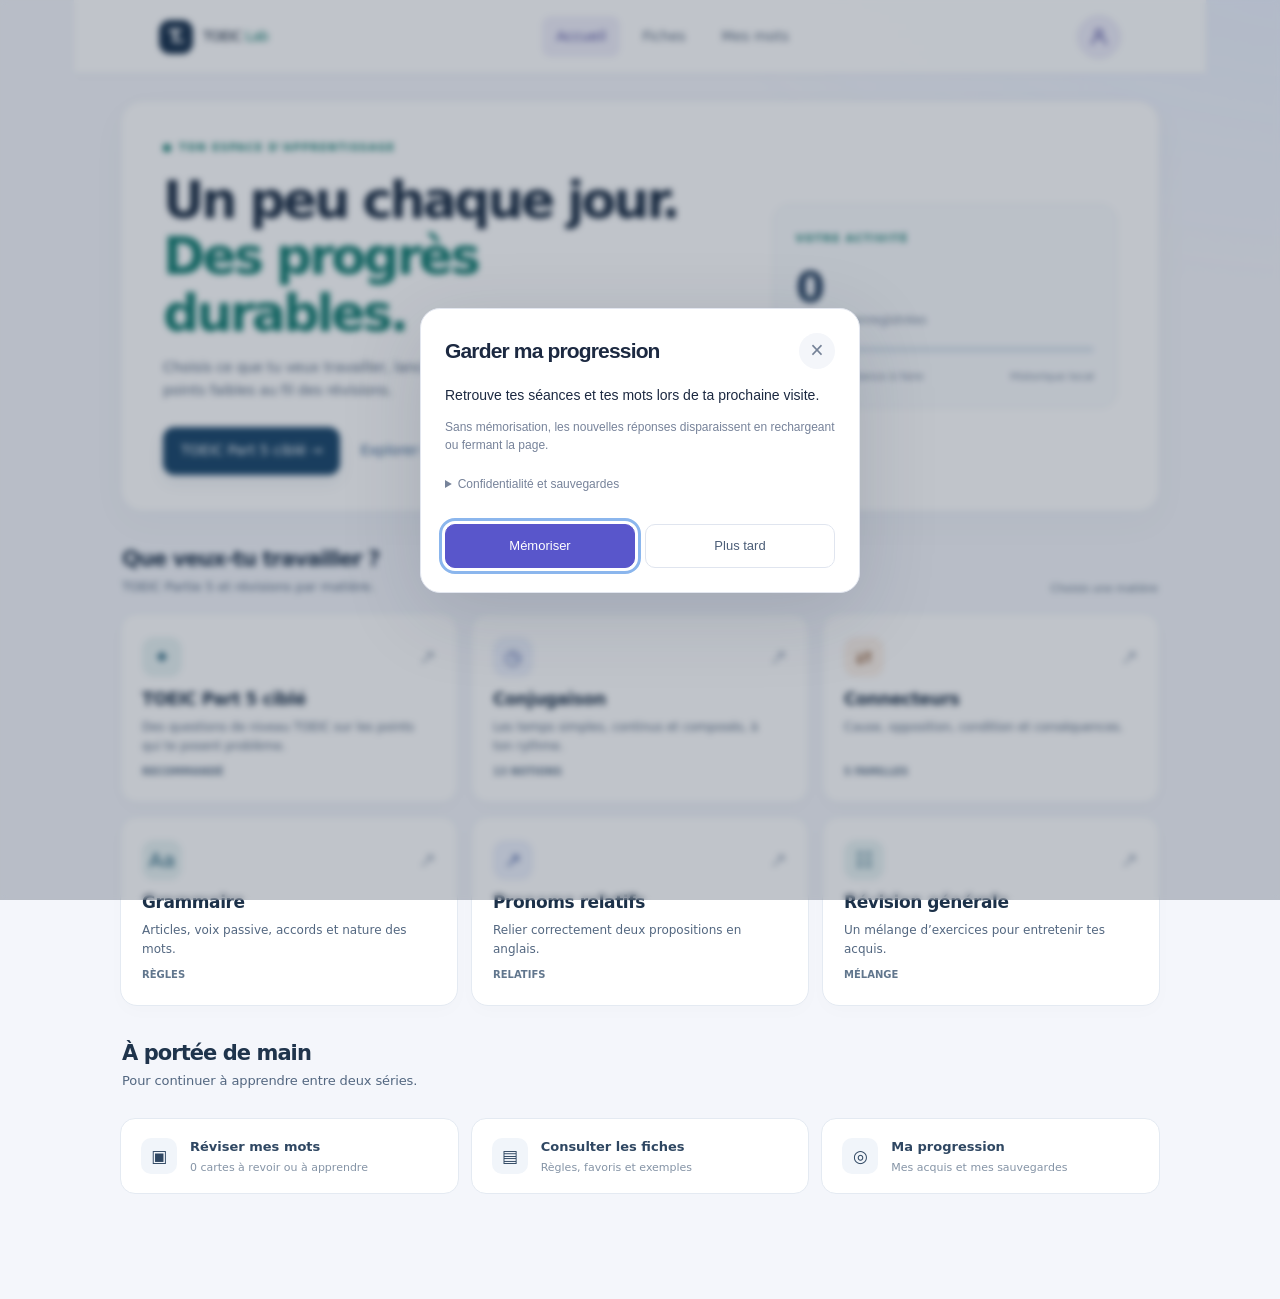
==== commit 3ccf33a6: "Empêcher les répétitions rapprochées en TOEIC Part 5 La sélection appliquait les quotas de notions a" ====
--- a/TOEIC_Lab.html
+++ b/TOEIC_Lab.html
@@ -1446,7 +1446,7 @@
   function addNewBank(arr){let count=0,duplicate=0,bad=0;const texts=new Set(V6_ALL.map(q=>normalize(q.text)));
     for(const candidate of arr){if(!eligibleNewQuestion(candidate)){bad++;continue}
       if(V6_BYKEY.has(candidate.key)||texts.has(normalize(candidate.text))){duplicate++;continue}
-      const q={...candidate,source:candidate.tier>=3?'toeic':'easy',id:candidate.key.replace(/[^A-Za-z0-9_]/g,'_'),family:candidate.family||candidate.key};
+      const q={...candidate,source:candidate.tier>=3?'toeic':'easy',id:typeof candidate.id==='string'&&/^[A-Za-z0-9_.:-]{1,160}$/.test(candidate.id)?candidate.id:candidate.key.replace(/[^A-Za-z0-9_]/g,'_'),family:candidate.family||candidate.key};
       V6_ALL.push(q);V6_BYKEY.set(q.key,q);extra.push(q);texts.add(normalize(q.text));count++;
     }
     extra=uniqBy(extra,q=>q.key);v5Write(BANK_KEY,extra);return {count,duplicate,bad};
@@ -2053,15 +2053,17 @@
  const allowedGroups=cfg.mode==='custom'?new Set(cfg.topics):new Set(autoProgram.active);
  const level=cfg.level;
  const filtered=V6_ALL.filter(q=>!excluded.has(q.key)&&allowedGroups.has(q.group)&& (level==='easy'?rank(q)<=2:level==='intermediate'?rank(q)<=2:level==='toeic'?rank(q)>=3:level==='expert'?rank(q)>=4:true));
+ const rotation=window.__toeicRotation?.context();
  const globalSeen=new Set(v6QuestionHistory().map(e=>e.id));
  const globalSignatures=new Set(v6QuestionHistory().map(e=>safe(V6_BYKEY.get(e.id)?.text||'')));
  const usedText=new Set(),usedKeys=new Set();const groupCounts={};const list=[];
  const want=Math.max(1,Math.min(size,400));
  for(let n=0;n<want;n++){
   let eligible=filtered.filter(q=>!usedKeys.has(q.key)&&!usedText.has(safe(q.text)));
+  if(rotation)eligible=rotation.available(eligible);
   if(!eligible.length)break;
-  const nov=eligible.filter(q=>!globalSeen.has(q.key)&&!globalSignatures.has(safe(q.text)));
-  if(nov.length)eligible=nov;
+  if(rotation)eligible=rotation.prioritize(eligible);
+  else {const nov=eligible.filter(q=>!globalSeen.has(q.key)&&!globalSignatures.has(safe(q.text)));if(nov.length)eligible=nov;}
   const sectionCount=allowedGroups.size||1,softMax=Math.ceil(want/sectionCount*1.65)+1;
   const balanced=eligible.filter(q=>(groupCounts[q.group]||0)<softMax);if(balanced.length)eligible=balanced;
   if(cfg.mode==='auto'&&autoProgram.focus?.length){
@@ -2098,7 +2100,7 @@
   }
   if(!best)break;
   usedKeys.add(best.key);usedText.add(safe(best.text));groupCounts[best.group]=(groupCounts[best.group]||0)+1;
-  list.push({...best,estimatedSuccess:Math.round(probability(skill(best.group).theta,diff(best))*100)});
+  list.push({...best,estimatedSuccess:Math.round(probability(skill(best.group).theta,diff(best))*100)});rotation?.selected(best);
  }
  // Balanced random placement of correct options. The visible answer set is held fixed for each saved session.
  const placement=[0,0,0,0];for(const item of list){let dest=[0,1,2,3].sort((a,b)=>placement[a]-placement[b]||rand()-.5)[0];placement[dest]++;
@@ -2701,7 +2703,7 @@
 const norm=s=>String(s||'').toLowerCase().normalize('NFD').replace(/[\u0300-\u036f]/g,'').replace(/[^\p{L}\p{N}]+/gu,' ').trim();
 const allEntries=V6_ALL;
 V7_SECTIONS.connectors={title:'Connecteurs',short:'Liaisons',kicker:'RELATIONS LOGIQUES',desc:'Cause, opposition, condition, conséquence, prépositions et constructions en paire : cinq familles évaluées séparément.',symbol:'⇄',accent:'#136e81'};
-V7_SECTIONS.toeic={title:'TOEIC ciblé',short:'TOEIC',kicker:'PART 5 · ENTRAÎNEMENT CIBLÉ',desc:'Questions originales au format TOEIC Reading Part 5, ciblées sur tes lacunes. Aucun niveau artificiel Simple/Expert : seuls tes résultats font évoluer les priorités.',symbol:'✦',accent:'#464eab'};
+V7_SECTIONS.toeic={title:'TOEIC Part 5 ciblé',short:'Part 5 ciblé',kicker:'PART 5 · ENTRAÎNEMENT CIBLÉ',desc:'Questions originales au format TOEIC Reading Part 5, ciblées sur tes lacunes. Aucun niveau artificiel Simple/Expert : seuls tes résultats font évoluer les priorités.',symbol:'✦',accent:'#464eab'};
 const previousGroups=v7Groups;
 v7Groups=function(section){if(section==='connectors')return CONNECTOR_IDS.filter(g=>allEntries.some(q=>q.group===g));if(section==='toeic')return [...new Set(allEntries.filter(q=>q.group.startsWith('syntax:')||q.group.startsWith('relative:')||q.group.startsWith('tense:')).map(q=>q.group))];return previousGroups(section)};
 for(const name of ['connectors','toeic']){if(!v7State.sections[name])v7State.sections[name]={...v7Default(),mode:'auto',level:name==='toeic'?'toeic':'adaptive',length:'20',feedback:'learn',topics:v7Groups(name)};}
@@ -2738,9 +2740,98 @@
 // New original questions below. PDF test items stay held out and are never copied into this array.
 const newBank=[{"id":"v18_original_001","key":"v18:original:001","group":"syntax:conjunctions","source":"toeic","tier":4,"text":"____ the road closure caused a short delay, the delivery team still reached the site before noon.","options":["Although","Because","Unless","Therefore"],"correct":0,"why":"Although + proposition : concession, malgré une difficulté.","fr":"Bien que la fermeture de la route ait causé un léger retard, les livreurs sont arrivés avant midi.","family":"v18:original:001","v18Curated":true},{"id":"v18_original_002","key":"v18:original:002","group":"syntax:conjunctions","source":"toeic","tier":3,"text":"The technician postponed the installation ____ a replacement component had not arrived.","options":["because","although","unless","despite"],"correct":0,"why":"Because + proposition : motif du report.","fr":"Le technicien a reporté l’installation parce qu’une pièce de remplacement n’était pas arrivée.","family":"v18:original:002","v18Curated":true},{"id":"v18_original_003","key":"v18:original:003","group":"syntax:conjunctions","source":"toeic","tier":3,"text":"____ the revised policy is approved, managers must continue using the current procedure.","options":["Until","Despite","Therefore","Because of"],"correct":0,"why":"Until + proposition : jusqu’au moment où la condition se réalise.","fr":"Tant que la nouvelle politique n’est pas approuvée, les responsables doivent conserver l’ancienne procédure.","family":"v18:original:003","v18Curated":true},{"id":"v18_original_004","key":"v18:original:004","group":"syntax:conjunctions","source":"toeic","tier":3,"text":"Staff members should save their work ____ the maintenance team restarts the server.","options":["before","although","therefore","despite"],"correct":0,"why":"Before + proposition : priorité chronologique.","fr":"Les employés doivent enregistrer leur travail avant que l’équipe de maintenance ne redémarre le serveur.","family":"v18:original:004","v18Curated":true},{"id":"v18_original_005","key":"v18:original:005","group":"syntax:conjunctions","source":"toeic","tier":3,"text":"____ the finance director was unavailable, her deputy signed the authorization.","options":["Since","Despite","Nevertheless","In spite of"],"correct":0,"why":"Since peut introduire une cause, avec une proposition complète.","fr":"Comme la directrice financière était indisponible, son adjoint a signé l’autorisation.","family":"v18:original:005","v18Curated":true},{"id":"v18_original_006","key":"v18:original:006","group":"syntax:conjunctions","source":"toeic","tier":4,"text":"The operations team continued monitoring the equipment ____ the regular shift had ended.","options":["even though","because of","in addition","therefore"],"correct":0,"why":"Even though introduit une concession suivie d’une proposition.","fr":"L’équipe opérationnelle a continué de surveiller l’équipement même après la fin de son service.","family":"v18:original:006","v18Curated":true},{"id":"v18_original_007","key":"v18:original:007","group":"syntax:conjunctions","source":"toeic","tier":3,"text":"The manager asked everyone to remain at their desks ____ the evacuation drill was completed.","options":["until","while of","despite","therefore"],"correct":0,"why":"Until = jusqu’à ce que ; exprime la limite temporelle.","fr":"Le responsable a demandé à chacun de rester à son poste jusqu’à la fin de l’exercice d’évacuation.","family":"v18:original:007","v18Curated":true},{"id":"v18_original_008","key":"v18:original:008","group":"syntax:conjunctions","source":"toeic","tier":3,"text":"____ the contract was renewed, the supplier updated its delivery schedule.","options":["After","Despite","However","Because of"],"correct":0,"why":"After + proposition indique un événement antérieur.","fr":"Après le renouvellement du contrat, le fournisseur a mis à jour son calendrier de livraison.","family":"v18:original:008","v18Curated":true},{"id":"v18_original_009","key":"v18:original:009","group":"syntax:connectors","source":"toeic","tier":3,"text":"The venue cannot accommodate an additional 200 guests. ____, organizers are considering a second location.","options":["Therefore","Nevertheless","For instance","Meanwhile"],"correct":0,"why":"Therefore relie une cause à sa conséquence.","fr":"Le site ne peut pas accueillir 200 invités supplémentaires. Les organisateurs envisagent donc un second lieu.","family":"v18:original:009","v18Curated":true},{"id":"v18_original_010","key":"v18:original:010","group":"syntax:connectors","source":"toeic","tier":3,"text":"The first supplier quoted a lower price. ____, its delivery deadline was three weeks later.","options":["However","Consequently","Similarly","Furthermore"],"correct":0,"why":"However exprime un contraste avec la phrase précédente.","fr":"Le premier fournisseur proposait un prix plus bas. Toutefois, son délai de livraison était supérieur de trois semaines.","family":"v18:original:010","v18Curated":true},{"id":"v18_original_011","key":"v18:original:011","group":"syntax:connectors","source":"toeic","tier":4,"text":"The new system reduces manual data entry. ____, it generates compliance reports automatically.","options":["Moreover","Instead","Otherwise","Nevertheless"],"correct":0,"why":"Moreover ajoute un avantage dans le même sens.","fr":"Le nouveau système réduit la saisie manuelle. De plus, il génère automatiquement les rapports de conformité.","family":"v18:original:011","v18Curated":true},{"id":"v18_original_012","key":"v18:original:012","group":"syntax:connectors","source":"toeic","tier":3,"text":"The warehouse is undergoing repairs this week. ____, incoming goods will be stored at the temporary facility.","options":["Consequently","In contrast","For example","Nevertheless"],"correct":0,"why":"Consequently exprime une conséquence logique.","fr":"L’entrepôt est en travaux cette semaine. En conséquence, les livraisons seront entreposées ailleurs.","family":"v18:original:012","v18Curated":true},{"id":"v18_original_013","key":"v18:original:013","group":"syntax:connectors","source":"toeic","tier":3,"text":"The report includes both the quarterly totals and a detailed breakdown by region. ____, it contains recommendations for next year.","options":["In addition","However","Otherwise","Instead"],"correct":0,"why":"In addition ajoute une information complémentaire.","fr":"Le rapport comprend les totaux trimestriels et une ventilation par région. Il comporte en outre des recommandations pour l’an prochain.","family":"v18:original:013","v18Curated":true},{"id":"v18_original_014","key":"v18:original:014","group":"syntax:connectors","source":"toeic","tier":3,"text":"The proposed advertising campaign exceeded the approved budget. ____, the team developed a less expensive alternative.","options":["As a result","Even so","Similarly","For example"],"correct":0,"why":"As a result introduit le résultat de la situation précédente.","fr":"La campagne publicitaire proposée dépassait le budget approuvé. L’équipe a donc élaboré une solution moins coûteuse.","family":"v18:original:014","v18Curated":true},{"id":"v18_original_015","key":"v18:original:015","group":"syntax:connectors","source":"toeic","tier":3,"text":"The purchasing team has completed the cost comparison. ____, the legal department is reviewing the proposed terms.","options":["Meanwhile","Therefore","Otherwise","Likewise"],"correct":0,"why":"Meanwhile marque le déroulement parallèle de deux actions.","fr":"L’équipe achats a terminé la comparaison des coûts. Pendant ce temps, le service juridique examine les conditions proposées.","family":"v18:original:015","v18Curated":true},{"id":"v18_original_016","key":"v18:original:016","group":"syntax:connectors","source":"toeic","tier":4,"text":"Our original shipment was canceled. ____, we arranged delivery through another carrier.","options":["Instead","Moreover","Nonetheless","For example"],"correct":0,"why":"Instead introduit une solution de remplacement.","fr":"Notre expédition initiale a été annulée. Nous avons donc organisé la livraison par un autre transporteur à la place.","family":"v18:original:016","v18Curated":true},{"id":"v18_original_017","key":"v18:original:017","group":"syntax:prepositions","source":"toeic","tier":3,"text":"The insurance policy will remain valid ____ the end of the calendar year.","options":["until","between","despite","whereas"],"correct":0,"why":"Until + nom marque la fin de la période de validité.","fr":"La police d’assurance restera valide jusqu’à la fin de l’année civile.","family":"v18:original:017","v18Curated":true},{"id":"v18_original_018","key":"v18:original:018","group":"syntax:prepositions","source":"toeic","tier":3,"text":"All requests must be submitted ____ the online portal rather than by telephone.","options":["through","during","despite","between"],"correct":0,"why":"Through peut désigner le canal utilisé.","fr":"Toutes les demandes doivent passer par le portail en ligne plutôt que par téléphone.","family":"v18:original:018","v18Curated":true},{"id":"v18_original_019","key":"v18:original:019","group":"syntax:prepositions","source":"toeic","tier":3,"text":"The director approved the changes ____ concerns about the additional cost.","options":["despite","although","because","while"],"correct":0,"why":"Despite + nom/groupe nominal, contrairement à although + proposition.","fr":"Le directeur a approuvé les changements malgré les préoccupations concernant le coût supplémentaire.","family":"v18:original:019","v18Curated":true},{"id":"v18_original_020","key":"v18:original:020","group":"syntax:prepositions","source":"toeic","tier":3,"text":"The workshop will take place ____ the second floor of the conference center.","options":["on","at","since","until"],"correct":0,"why":"On est employé pour les étages d’un bâtiment.","fr":"L’atelier aura lieu au deuxième étage du centre de conférences.","family":"v18:original:020","v18Curated":true},{"id":"v18_original_021","key":"v18:original:021","group":"syntax:prepositions","source":"toeic","tier":4,"text":"The purchasing department must finalize the order ____ Friday at the latest.","options":["by","since","during","throughout"],"correct":0,"why":"By + date indique une échéance : au plus tard.","fr":"Le service achats doit finaliser la commande au plus tard vendredi.","family":"v18:original:021","v18Curated":true},{"id":"v18_original_022","key":"v18:original:022","group":"syntax:prepositions","source":"toeic","tier":3,"text":"Several employees attended the training ____ their regular working hours.","options":["during","since","because","despite of"],"correct":0,"why":"During + groupe nominal désigne la période concernée.","fr":"Plusieurs employés ont suivi la formation pendant leurs heures habituelles de travail.","family":"v18:original:022","v18Curated":true},{"id":"v18_original_023","key":"v18:original:023","group":"syntax:prepositions","source":"toeic","tier":3,"text":"The manager distributed the agenda ____ the participants shortly before the meeting.","options":["to","during","until","because of"],"correct":0,"why":"Distribute something to someone : construction verbale correcte.","fr":"Le responsable a distribué l’ordre du jour aux participants peu avant la réunion.","family":"v18:original:023","v18Curated":true},{"id":"v18_original_024","key":"v18:original:024","group":"syntax:prepositions","source":"toeic","tier":3,"text":"Payment must be received ____ ten business days of the invoice date.","options":["within","during","because","although"],"correct":0,"why":"Within + durée exprime une limite maximale.","fr":"Le paiement doit être reçu dans les dix jours ouvrables suivant la date de facturation.","family":"v18:original:024","v18Curated":true},{"id":"v18_original_025","key":"v18:original:025","group":"syntax:pairs","source":"toeic","tier":3,"text":"The new platform can be accessed ____ from a laptop or from a company-issued tablet.","options":["either","neither","both","whether"],"correct":0,"why":"Either ... or associe deux possibilités.","fr":"La nouvelle plateforme est accessible soit depuis un ordinateur portable, soit depuis une tablette professionnelle.","family":"v18:original:025","v18Curated":true},{"id":"v18_original_026","key":"v18:original:026","group":"syntax:pairs","source":"toeic","tier":4,"text":"____ the production team nor the purchasing department was informed about the change.","options":["Neither","Either","Both","Not only"],"correct":0,"why":"Neither ... nor exprime la négation de deux possibilités.","fr":"Ni l’équipe de production ni le service achats n’avaient été informés du changement.","family":"v18:original:026","v18Curated":true},{"id":"v18_original_027","key":"v18:original:027","group":"syntax:pairs","source":"toeic","tier":3,"text":"The upgraded software is ____ faster but also easier to maintain.","options":["not only","neither","either","both"],"correct":0,"why":"Not only ... but also est une paire fixe.","fr":"Le logiciel mis à jour est non seulement plus rapide, mais aussi plus facile à maintenir.","family":"v18:original:027","v18Curated":true},{"id":"v18_original_028","key":"v18:original:028","group":"syntax:pairs","source":"toeic","tier":3,"text":"The orientation session is intended for ____ new employees and their supervisors.","options":["both","either","neither","whether"],"correct":0,"why":"Both ... and relie deux catégories incluses.","fr":"La séance d’accueil est destinée aussi bien aux nouveaux employés qu’à leurs responsables.","family":"v18:original:028","v18Curated":true},{"id":"v18_original_029","key":"v18:original:029","group":"syntax:pairs","source":"toeic","tier":3,"text":"Employees may submit the form ____ electronically or in person, but not by post.","options":["either","neither","both","not only"],"correct":0,"why":"Either ... or relie deux alternatives.","fr":"Les salariés peuvent remettre le formulaire soit électroniquement, soit en personne, mais pas par courrier.","family":"v18:original:029","v18Curated":true},{"id":"v18_original_030","key":"v18:original:030","group":"syntax:pairs","source":"toeic","tier":3,"text":"The proposal was ____ approved nor rejected during the committee meeting.","options":["neither","either","both","not only"],"correct":0,"why":"Neither ... nor coordonne deux participes sous une négation.","fr":"La proposition n’a été ni approuvée ni rejetée pendant la réunion du comité.","family":"v18:original:030","v18Curated":true},{"id":"v18_original_031","key":"v18:original:031","group":"syntax:pairs","source":"toeic","tier":4,"text":"The training covers ____ equipment safety and emergency procedures.","options":["both","neither","either","whether"],"correct":0,"why":"Both ... and associe deux thèmes.","fr":"La formation porte à la fois sur la sécurité des équipements et sur les procédures d’urgence.","family":"v18:original:031","v18Curated":true},{"id":"v18_original_032","key":"v18:original:032","group":"syntax:pairs","source":"toeic","tier":3,"text":"The warranty applies ____ to the device itself but also to its original accessories.","options":["not only","either","neither","both"],"correct":0,"why":"Not only ... but also ajoute un second élément.","fr":"La garantie s’applique non seulement à l’appareil, mais également à ses accessoires d’origine.","family":"v18:original:032","v18Curated":true},{"id":"v18_original_033","key":"v18:original:033","group":"syntax:conditions","source":"toeic","tier":3,"text":"The supplier will replace the damaged units ____ the issue is reported within five business days.","options":["provided that","despite","whereas","instead"],"correct":0,"why":"Provided that introduit une condition nécessaire.","fr":"Le fournisseur remplacera les unités endommagées à condition que le problème soit signalé sous cinq jours ouvrables.","family":"v18:original:033","v18Curated":true},{"id":"v18_original_034","key":"v18:original:034","group":"syntax:conditions","source":"toeic","tier":3,"text":"Access will be denied ____ visitors present a valid identification document.","options":["unless","if","although","because"],"correct":0,"why":"Unless = sauf si ; absence de document entraîne le refus.","fr":"L’accès sera refusé sauf si les visiteurs présentent une pièce d’identité valide.","family":"v18:original:034","v18Curated":true},{"id":"v18_original_035","key":"v18:original:035","group":"syntax:conditions","source":"toeic","tier":3,"text":"The finance team can release the funds ____ the supporting documents have been verified.","options":["once","despite","otherwise","because of"],"correct":0,"why":"Once + proposition indique la condition temporelle préalable.","fr":"Le service financier pourra débloquer les fonds dès que les justificatifs auront été vérifiés.","family":"v18:original:035","v18Curated":true},{"id":"v18_original_036","key":"v18:original:036","group":"syntax:conditions","source":"toeic","tier":4,"text":"The reservation remains valid ____ the deposit is received before the stated deadline.","options":["as long as","whereas","despite","in addition"],"correct":0,"why":"As long as introduit ici une condition.","fr":"La réservation reste valide à condition que l’acompte arrive avant l’échéance indiquée.","family":"v18:original:036","v18Curated":true},{"id":"v18_original_037","key":"v18:original:037","group":"syntax:conditions","source":"toeic","tier":3,"text":"No additional license is required ____ the device is used only within the registered office.","options":["if","although","even though","despite"],"correct":0,"why":"If introduit ici la condition permettant l’exemption.","fr":"Aucune licence supplémentaire n’est nécessaire si l’appareil est utilisé uniquement dans le bureau enregistré.","family":"v18:original:037","v18Curated":true},{"id":"v18_original_038","key":"v18:original:038","group":"syntax:conditions","source":"toeic","tier":3,"text":"The team will keep the backup generator on ____ the main power supply is fully restored.","options":["until","despite","because of","whereas"],"correct":0,"why":"Until indique la condition de fin de fonctionnement.","fr":"L’équipe laissera le générateur de secours allumé jusqu’au rétablissement complet de l’alimentation principale.","family":"v18:original:038","v18Curated":true},{"id":"v18_original_039","key":"v18:original:039","group":"syntax:conditions","source":"toeic","tier":3,"text":"The consultant can attend the second workshop ____ there are seats available.","options":["provided that","in spite of","therefore","whereas"],"correct":0,"why":"Provided that exprime la condition de disponibilité.","fr":"Le consultant pourra assister au deuxième atelier à condition qu’il reste des places.","family":"v18:original:039","v18Curated":true},{"id":"v18_original_040","key":"v18:original:040","group":"syntax:conditions","source":"toeic","tier":3,"text":"The meeting will proceed as scheduled ____ the client requests a postponement.","options":["unless","if","because","as long as"],"correct":0,"why":"Unless précise l’exception qui ferait changer le programme.","fr":"La réunion aura lieu comme prévu, sauf si le client demande un report.","family":"v18:original:040","v18Curated":true},{"id":"v18_original_041","key":"v18:original:041","group":"syntax:wordforms","source":"toeic","tier":4,"text":"The new procurement software has significantly improved the ____ of the approval process.","options":["efficiency","efficient","efficiently","efficientize"],"correct":0,"why":"Après the et avant of : un nom est requis.","fr":"Le nouveau logiciel d’achats a considérablement amélioré l’efficacité du processus de validation.","family":"v18:original:041","v18Curated":true},{"id":"v18_original_042","key":"v18:original:042","group":"syntax:wordforms","source":"toeic","tier":3,"text":"Applicants must provide a ____ description of their previous responsibilities.","options":["detailed","detail","details","detailing"],"correct":0,"why":"Adjectif placé avant description.","fr":"Les candidats doivent fournir une description détaillée de leurs responsabilités précédentes.","family":"v18:original:042","v18Curated":true},{"id":"v18_original_043","key":"v18:original:043","group":"syntax:wordforms","source":"toeic","tier":3,"text":"The department responded ____ to the unexpected equipment failure.","options":["promptly","prompt","promptness","prompting"],"correct":0,"why":"Adverbe après responded : comment a-t-on réagi ?","fr":"Le service a réagi rapidement à la panne imprévue du matériel.","family":"v18:original:043","v18Curated":true},{"id":"v18_original_044","key":"v18:original:044","group":"syntax:pronouns","source":"toeic","tier":3,"text":"The regional manager asked the technicians to submit ____ weekly updates before noon.","options":["their","they","them","theirs"],"correct":0,"why":"Le nom updates exige un déterminant possessif.","fr":"Le responsable régional a demandé aux techniciens d’envoyer leurs mises à jour hebdomadaires avant midi.","family":"v18:original:044","v18Curated":true},{"id":"v18_original_045","key":"v18:original:045","group":"syntax:agreement","source":"toeic","tier":3,"text":"Each of the participating contractors ____ responsible for its own safety training.","options":["is","are","were","have"],"correct":0,"why":"Each of + pluriel prend ici un verbe singulier.","fr":"Chacun des sous-traitants participants est responsable de sa propre formation à la sécurité.","family":"v18:original:045","v18Curated":true},{"id":"v18_original_046","key":"v18:original:046","group":"syntax:verbforms","source":"toeic","tier":4,"text":"The customer service supervisor agreed ____ the complaint personally.","options":["to investigate","investigating","investigate","investigated"],"correct":0,"why":"Agree + to + infinitif.","fr":"Le responsable du service client a accepté d’examiner personnellement la réclamation.","family":"v18:original:046","v18Curated":true},{"id":"v18_original_047","key":"v18:original:047","group":"syntax:passive","source":"toeic","tier":3,"text":"The updated safety guidelines must ____ to all site visitors before entry.","options":["be explained","explain","be explaining","explained"],"correct":0,"why":"Modal + be + participe passé au passif.","fr":"Les consignes de sécurité mises à jour doivent être expliquées à tous les visiteurs avant leur entrée.","family":"v18:original:047","v18Curated":true},{"id":"v18_original_048","key":"v18:original:048","group":"relative:whose","source":"toeic","tier":3,"text":"The engineer ____ report was cited in the audit has joined the compliance unit.","options":["whose","who","whom","which"],"correct":0,"why":"Whose exprime la possession du rapport.","fr":"L’ingénieur dont le rapport était cité dans l’audit a rejoint le service conformité.","family":"v18:original:048","v18Curated":true},{"id":"v18_original_049","key":"v18:original:049","group":"relative:where","source":"toeic","tier":3,"text":"The team visited the warehouse ____ the damaged equipment had been stored.","options":["where","whose","whom","why"],"correct":0,"why":"Where reprend un lieu.","fr":"L’équipe a visité l’entrepôt où le matériel endommagé avait été stocké.","family":"v18:original:049","v18Curated":true},{"id":"v18_original_050","key":"v18:original:050","group":"tense:past","source":"toeic","tier":3,"text":"The contractor ____ the replacement equipment after the site manager approved the final order yesterday.","options":["delivered","has delivered","delivers","will deliver"],"correct":0,"why":"Événement situé dans une période passée révolue.","fr":"Le prestataire a livré le matériel de remplacement après la validation de la commande hier.","family":"v18:original:050","v18Curated":true},{"id":"v18_original_051","key":"v18:original:051","group":"tense:pp","source":"toeic","tier":4,"text":"Our logistics team ____ the documents, so they are now available in the shared folder.","options":["has uploaded","had uploading","has upload","is upload"],"correct":0,"why":"Résultat passé ayant un effet présent.","fr":"Notre équipe logistique a mis les documents en ligne ; ils sont maintenant dans le dossier partagé.","family":"v18:original:051","v18Curated":true}];
 const knownTexts=new Set(allEntries.map(q=>norm(q.text)));
-for(const q of newBank){if(!knownTexts.has(norm(q.text))&&!V6_BYKEY.has(q.key)){allEntries.push(q);V6_BYKEY.set(q.key,q);knownTexts.add(norm(q.text));}}
+const varietyBank=[{"id":"v26_variety_001","key":"v26:variety:001","group":"syntax:articles","source":"toeic","tier":3,"text":"After comparing all five bids, the board selected ____ most cost-effective proposal.","options":["the","these","those","many"],"correct":0,"why":"Un superlatif comme most cost-effective prend ici the : il désigne la proposition classée première parmi les cinq.","fr":"Après avoir comparé les cinq offres, le conseil a retenu la proposition la plus économique.","family":"v26:variety:001","v26Original":true},{"id":"v26_variety_002","key":"v26:variety:002","group":"syntax:articles","source":"toeic","tier":3,"text":"The supplier has appointed ____ European distributor to handle orders from the region.","options":["an","a","many","much"],"correct":1,"why":"European commence par le son consonantique /j/ ; un distributeur singulier nouvellement présenté prend a.","fr":"Le fournisseur a nommé un distributeur européen pour traiter les commandes de la région.","family":"v26:variety:002","v26Original":true},{"id":"v26_variety_003","key":"v26:variety:003","group":"syntax:articles","source":"toeic","tier":3,"text":"Before approving the reimbursement, the accountant requested ____ itemized breakdown of the expenses.","options":["a","several","an","many"],"correct":2,"why":"Itemized commence par un son vocalique : an itemized breakdown. Breakdown est ici singulier.","fr":"Avant de valider le remboursement, la comptable a demandé un relevé détaillé des dépenses.","family":"v26:variety:003","v26Original":true},{"id":"v26_variety_004","key":"v26:variety:004","group":"syntax:articles","source":"toeic","tier":3,"text":"For tomorrow’s briefing, please prepare ____ one-page summary of the inspection findings.","options":["an","many","much","a"],"correct":3,"why":"One se prononce avec le son initial /w/ : a one-page summary, malgré la lettre o.","fr":"Pour le point de demain, préparez une synthèse d’une page des conclusions de l’inspection.","family":"v26:variety:004","v26Original":true},{"id":"v26_variety_005","key":"v26:variety:005","group":"syntax:articles","source":"toeic","tier":3,"text":"The technician estimates that replacing the damaged valve will take ____ hour.","options":["an","a","several","each"],"correct":0,"why":"Le h de hour est muet ; le mot commence par un son vocalique et demande an.","fr":"Le technicien estime que le remplacement de la vanne endommagée prendra une heure.","family":"v26:variety:005","v26Original":true},{"id":"v26_variety_006","key":"v26:variety:006","group":"syntax:articles","source":"toeic","tier":3,"text":"The research division is seeking ____ university-trained specialist in materials testing.","options":["an","a","many","much"],"correct":1,"why":"University commence par le son consonantique /j/ : a university-trained specialist.","fr":"La division recherche recrute un spécialiste des essais de matériaux formé à l’université.","family":"v26:variety:006","v26Original":true},{"id":"v26_variety_007","key":"v26:variety:007","group":"syntax:articles","source":"toeic","tier":3,"text":"The new finance director is ____ MBA graduate with extensive experience in retail banking.","options":["a","few","an","several"],"correct":2,"why":"MBA se lit lettre par lettre, avec un son vocalique initial dans em ; on écrit an MBA graduate.","fr":"Le nouveau directeur financier est titulaire d’un MBA et possède une vaste expérience de la banque de détail.","family":"v26:variety:007","v26Original":true},{"id":"v26_variety_008","key":"v26:variety:008","group":"syntax:articles","source":"toeic","tier":3,"text":"Because the account had been compromised, the bank sent ____ urgent notice to its holder.","options":["a","many","several","an"],"correct":3,"why":"Urgent commence par un son vocalique : an urgent notice. Notice est comptable singulier ; many et several demanderaient notices au pluriel.","fr":"Le compte ayant été compromis, la banque a adressé un avis urgent à son titulaire.","family":"v26:variety:008","v26Original":true},{"id":"v26_variety_009","key":"v26:variety:009","group":"syntax:articles","source":"toeic","tier":3,"text":"The insurer appointed ____ hotel safety specialist to investigate the incident in the lobby.","options":["a","an","much","many"],"correct":0,"why":"Le h de hotel est prononcé ; a convient devant ce nom singulier nouvellement introduit.","fr":"L’assureur a désigné un spécialiste de la sécurité hôtelière pour enquêter sur l’incident survenu dans le hall.","family":"v26:variety:009","v26Original":true},{"id":"v26_variety_010","key":"v26:variety:010","group":"syntax:articles","source":"toeic","tier":3,"text":"The regional fair offers small manufacturers ____ unique opportunity to meet overseas buyers.","options":["an","a","many","much"],"correct":1,"why":"Unique commence par le son consonantique /j/ ; on emploie a unique opportunity.","fr":"Le salon régional offre aux petits fabricants une occasion unique de rencontrer des acheteurs étrangers.","family":"v26:variety:010","v26Original":true},{"id":"v26_variety_011","key":"v26:variety:011","group":"syntax:determiners","source":"toeic","tier":3,"text":"There is too ____ paperwork to process before the claims office closes this afternoon.","options":["many","few","much","several"],"correct":2,"why":"Paperwork est indénombrable ; too much exprime une quantité excessive. Many, few et several accompagnent des noms dénombrables pluriels.","fr":"Il y a trop de documents à traiter avant la fermeture du service des réclamations cet après-midi.","family":"v26:variety:011","v26Original":true},{"id":"v26_variety_012","key":"v26:variety:012","group":"syntax:determiners","source":"toeic","tier":3,"text":"The booking system accepted too ____ reservations for the number of tables available.","options":["much","little","another","many"],"correct":3,"why":"Reservations est un nom dénombrable pluriel ; on dit too many reservations.","fr":"Le système de réservation a accepté trop de réservations par rapport au nombre de tables disponibles.","family":"v26:variety:012","v26Original":true},{"id":"v26_variety_013","key":"v26:variety:013","group":"syntax:determiners","source":"toeic","tier":3,"text":"Please print ____ copy of the signed agreement; the first copy was damaged in transit.","options":["another","others","other","each other"],"correct":0,"why":"Another précède un nom singulier pour demander un exemplaire supplémentaire. Other demanderait ici un déterminant ou un pluriel.","fr":"Veuillez imprimer un autre exemplaire de l’accord signé ; le premier a été endommagé pendant le transport.","family":"v26:variety:013","v26Original":true},{"id":"v26_variety_014","key":"v26:variety:014","group":"syntax:determiners","source":"toeic","tier":3,"text":"____ employee must sign the confidentiality form before receiving access to client files.","options":["Several","Each","Many","Both"],"correct":1,"why":"Each accompagne un nom dénombrable singulier et présente les salariés individuellement. Les autres choix exigeraient employees au pluriel.","fr":"Chaque salarié doit signer le formulaire de confidentialité avant d’accéder aux dossiers clients.","family":"v26:variety:014","v26Original":true},{"id":"v26_variety_015","key":"v26:variety:015","group":"syntax:determiners","source":"toeic","tier":3,"text":"____ of the two loading bays are equipped with new weighing sensors.","options":["Every","Much","Both","Another"],"correct":2,"why":"Both of the two désigne les deux éléments et s’accorde avec are. Every ne s’emploie pas seul devant of.","fr":"Les deux quais de chargement sont équipés de nouveaux capteurs de pesée.","family":"v26:variety:015","v26Original":true},{"id":"v26_variety_016","key":"v26:variety:016","group":"syntax:determiners","source":"toeic","tier":3,"text":"The courier provided very ____ information about the parcel’s current location.","options":["few","many","several","little"],"correct":3,"why":"Information est indénombrable : very little information signifie très peu d’informations. Few concerne des éléments dénombrables.","fr":"Le transporteur a fourni très peu d’informations sur la localisation actuelle du colis.","family":"v26:variety:016","v26Original":true},{"id":"v26_variety_017","key":"v26:variety:017","group":"syntax:determiners","source":"toeic","tier":3,"text":"There are ____ seats left near the stage: only three of the original eighty remain.","options":["few","little","much","each"],"correct":0,"why":"Seats est dénombrable pluriel ; few indique qu’il reste peu de places, ce que précise only three.","fr":"Il reste peu de places près de la scène : seulement trois sur les quatre-vingts initialement disponibles.","family":"v26:variety:017","v26Original":true},{"id":"v26_variety_018","key":"v26:variety:018","group":"syntax:determiners","source":"toeic","tier":3,"text":"The purchasing manager reviewed ____ of these quotations before choosing a supplier.","options":["every","each","this","much"],"correct":1,"why":"Each peut être suivi de of these quotations. Every demanderait every one of ; much ne quantifie pas ces devis dénombrables.","fr":"La responsable des achats a examiné chacun de ces devis avant de choisir un fournisseur.","family":"v26:variety:018","v26Original":true},{"id":"v26_variety_019","key":"v26:variety:019","group":"syntax:determiners","source":"toeic","tier":3,"text":"Please return ____ documents in this blue folder to the legal department.","options":["this","much","these","every"],"correct":2,"why":"Documents est pluriel ; le démonstratif these s’accorde avec lui. This et every exigeraient un nom singulier.","fr":"Veuillez rapporter ces documents du dossier bleu au service juridique.","family":"v26:variety:019","v26Original":true},{"id":"v26_variety_020","key":"v26:variety:020","group":"syntax:determiners","source":"toeic","tier":3,"text":"The venue does not have ____ space for a second exhibition stand.","options":["many","several","a few","enough"],"correct":3,"why":"Space désigne ici une quantité indénombrable. Enough space exprime l’espace suffisant ; les autres choix demandent un pluriel dénombrable.","fr":"Le lieu ne dispose pas d’assez d’espace pour un deuxième stand d’exposition.","family":"v26:variety:020","v26Original":true},{"id":"v26_variety_021","key":"v26:variety:021","group":"syntax:agreement","source":"toeic","tier":3,"text":"The list of emergency contacts ____ posted beside the reception desk.","options":["is","are","be","being"],"correct":0,"why":"Le noyau du sujet est list, au singulier ; of emergency contacts ne change pas l’accord avec is.","fr":"La liste des contacts d’urgence est affichée à côté de la réception.","family":"v26:variety:021","v26Original":true},{"id":"v26_variety_022","key":"v26:variety:022","group":"syntax:agreement","source":"toeic","tier":3,"text":"Each of the replacement cartridges ____ a separate tracking number.","options":["have","has","having","to have"],"correct":1,"why":"Each est le sujet singulier ; on emploie has, même si cartridges est pluriel dans le complément.","fr":"Chacune des cartouches de remplacement possède un numéro de suivi distinct.","family":"v26:variety:022","v26Original":true},{"id":"v26_variety_023","key":"v26:variety:023","group":"syntax:agreement","source":"toeic","tier":3,"text":"The number of unpaid invoices ____ lower than it was at the end of last quarter.","options":["are","be","is","being"],"correct":2,"why":"The number est un sujet singulier : on décrit le nombre lui-même, donc is.","fr":"Le nombre de factures impayées est inférieur à celui de la fin du trimestre précédent.","family":"v26:variety:023","v26Original":true},{"id":"v26_variety_024","key":"v26:variety:024","group":"syntax:agreement","source":"toeic","tier":3,"text":"A number of local suppliers ____ now offering reusable shipping containers.","options":["is","be","being","are"],"correct":3,"why":"A number of signifie plusieurs et se construit avec un verbe pluriel : suppliers are.","fr":"Plusieurs fournisseurs locaux proposent désormais des conteneurs de transport réutilisables.","family":"v26:variety:024","v26Original":true},{"id":"v26_variety_025","key":"v26:variety:025","group":"syntax:agreement","source":"toeic","tier":3,"text":"The director, together with two legal advisers, ____ reviewing the revised lease.","options":["is","are","be","being"],"correct":0,"why":"Together with ajoute un complément ; le sujet grammatical reste the director, au singulier.","fr":"La directrice examine le bail révisé avec deux conseillers juridiques.","family":"v26:variety:025","v26Original":true},{"id":"v26_variety_026","key":"v26:variety:026","group":"syntax:agreement","source":"toeic","tier":3,"text":"The installation manuals and the warranty certificate ____ included in every package.","options":["is","are","be","being"],"correct":1,"why":"Les deux groupes nominaux reliés par and forment ici un sujet pluriel, qui demande are.","fr":"Les notices d’installation et le certificat de garantie sont inclus dans chaque colis.","family":"v26:variety:026","v26Original":true},{"id":"v26_variety_027","key":"v26:variety:027","group":"syntax:agreement","source":"toeic","tier":3,"text":"One of the conference rooms ____ a ceiling-mounted projector and a wireless microphone.","options":["have","having","has","to have"],"correct":2,"why":"One est le noyau singulier du sujet ; one of the conference rooms has.","fr":"L’une des salles de conférence est équipée d’un vidéoprojecteur fixé au plafond et d’un microphone sans fil.","family":"v26:variety:027","v26Original":true},{"id":"v26_variety_028","key":"v26:variety:028","group":"syntax:agreement","source":"toeic","tier":3,"text":"There ____ three pending applications that still require a supervisor’s signature.","options":["is","be","being","are"],"correct":3,"why":"Dans there are, le verbe s’accorde avec three pending applications, au pluriel.","fr":"Trois demandes en attente nécessitent encore la signature d’un responsable.","family":"v26:variety:028","v26Original":true},{"id":"v26_variety_029","key":"v26:variety:029","group":"syntax:agreement","source":"toeic","tier":3,"text":"Every delivery vehicle ____ inspected before it leaves the distribution center.","options":["is","are","be","being"],"correct":0,"why":"Every est suivi d’un nom singulier ; vehicle commande donc is.","fr":"Chaque véhicule de livraison est inspecté avant de quitter le centre de distribution.","family":"v26:variety:029","v26Original":true},{"id":"v26_variety_030","key":"v26:variety:030","group":"syntax:agreement","source":"toeic","tier":3,"text":"The results of the independent laboratory test ____ available in the secure portal.","options":["is","are","be","being"],"correct":1,"why":"Results est pluriel et constitue le noyau du sujet ; test est seulement dans son complément.","fr":"Les résultats de l’essai réalisé par le laboratoire indépendant sont disponibles sur le portail sécurisé.","family":"v26:variety:030","v26Original":true},{"id":"v26_variety_031","key":"v26:variety:031","group":"syntax:phrasal-verbs","source":"toeic","tier":3,"text":"With the runway closed by heavy snow, the airline had to ____ the flight until the next morning.","options":["carry out","hand in","put off","turn on"],"correct":2,"why":"Put off signifie reporter à plus tard ; until the next morning et la fermeture de la piste imposent ce sens.","fr":"La piste étant fermée par de fortes chutes de neige, la compagnie a dû reporter le vol au lendemain matin.","family":"v26:variety:031","v26Original":true},{"id":"v26_variety_032","key":"v26:variety:032","group":"syntax:phrasal-verbs","source":"toeic","tier":3,"text":"Before opening the repaired elevator to passengers, the engineers must ____ a final safety test.","options":["run out of","look after","give back","carry out"],"correct":3,"why":"Carry out a test signifie effectuer un essai. Les autres expressions ne peuvent pas signifier réaliser cette vérification.","fr":"Avant de remettre l’ascenseur réparé à la disposition des usagers, les ingénieurs doivent effectuer un dernier essai de sécurité.","family":"v26:variety:032","v26Original":true},{"id":"v26_variety_033","key":"v26:variety:033","group":"syntax:phrasal-verbs","source":"toeic","tier":3,"text":"Applicants must ____ the completed forms at reception before the submission deadline.","options":["hand in","take off","break down","run into"],"correct":0,"why":"Hand in signifie remettre un document à la personne ou au service chargé de le recevoir.","fr":"Les candidats doivent remettre les formulaires remplis à la réception avant la date limite de dépôt.","family":"v26:variety:033","v26Original":true},{"id":"v26_variety_034","key":"v26:variety:034","group":"syntax:phrasal-verbs","source":"toeic","tier":3,"text":"Please ____ your computer before the electrician disconnects the office power supply.","options":["bring up","shut down","take over","put forward"],"correct":1,"why":"Shut down signifie arrêter un système ou un ordinateur. Il faut l’éteindre avant la coupure de courant.","fr":"Veuillez arrêter votre ordinateur avant que l’électricien coupe l’alimentation du bureau.","family":"v26:variety:034","v26Original":true},{"id":"v26_variety_035","key":"v26:variety:035","group":"syntax:phrasal-verbs","source":"toeic","tier":3,"text":"The fraud team will ____ the unusual transactions before deciding whether to freeze the account.","options":["turn down","give away","look into","set off"],"correct":2,"why":"Look into signifie examiner ou enquêter sur un problème ; les transactions suspectes sont ici l’objet de l’enquête.","fr":"L’équipe de lutte contre la fraude examinera les transactions inhabituelles avant de décider s’il faut bloquer le compte.","family":"v26:variety:035","v26Original":true},{"id":"v26_variety_036","key":"v26:variety:036","group":"syntax:phrasal-verbs","source":"toeic","tier":3,"text":"The copier stopped because it had ____ paper; a new pack is beside the machine.","options":["put up with","looked forward to","caught up with","run out of"],"correct":3,"why":"Run out of signifie ne plus avoir de réserve de quelque chose ; le nouveau paquet remplace le papier épuisé.","fr":"Le photocopieur s’est arrêté parce qu’il n’avait plus de papier ; un nouveau paquet se trouve à côté de l’appareil.","family":"v26:variety:036","v26Original":true},{"id":"v26_variety_037","key":"v26:variety:037","group":"syntax:phrasal-verbs","source":"toeic","tier":3,"text":"As the current manager retires on Friday, Ms. Patel will ____ responsibility for the branch on Monday.","options":["take over","put off","give back","turn off"],"correct":0,"why":"Take over responsibility signifie prendre en charge une responsabilité détenue jusque-là par quelqu’un d’autre.","fr":"Le responsable actuel partant à la retraite vendredi, Mme Patel prendra la direction de l’agence lundi.","family":"v26:variety:037","v26Original":true},{"id":"v26_variety_038","key":"v26:variety:038","group":"syntax:phrasal-verbs","source":"toeic","tier":3,"text":"To replace its outdated payment system gradually, the company will ____ the old terminals over twelve months.","options":["drop by","phase out","fill in","hold on"],"correct":1,"why":"Phase out signifie retirer progressivement un produit ou un système ; gradually et over twelve months confirment ce sens.","fr":"Pour remplacer progressivement son système de paiement dépassé, l’entreprise retirera les anciens terminaux sur une période de douze mois.","family":"v26:variety:038","v26Original":true},{"id":"v26_variety_039","key":"v26:variety:039","group":"syntax:phrasal-verbs","source":"toeic","tier":3,"text":"The evidence proves that the error came from the printer, so we can ____ a fault in the accounting software.","options":["sign up for","check in","rule out","come across"],"correct":2,"why":"Rule out signifie exclure une hypothèse. La preuve établit une autre origine de l’erreur.","fr":"Les éléments prouvent que l’erreur vient de l’imprimante ; nous pouvons donc exclure un défaut du logiciel comptable.","family":"v26:variety:039","v26Original":true},{"id":"v26_variety_040","key":"v26:variety:040","group":"syntax:phrasal-verbs","source":"toeic","tier":3,"text":"The supplier promised to ____ the defective scanners from us and replace them with new ones at no charge.","options":["turn up","set aside","look up","take back"],"correct":3,"why":"Take back signifie reprendre des articles vendus, notamment lors d’un retour pour défaut.","fr":"Le fournisseur a promis de reprendre les scanners défectueux et de les remplacer gratuitement par des appareils neufs.","family":"v26:variety:040","v26Original":true},{"id":"v26_variety_041","key":"v26:variety:041","group":"syntax:lexis","source":"toeic","tier":3,"text":"The software license will ____ at midnight unless the annual renewal is completed today.","options":["expire","expand","assemble","recruit"],"correct":0,"why":"Expire signifie arriver à expiration. Une licence doit être renouvelée pour rester valable.","fr":"La licence du logiciel expirera à minuit si le renouvellement annuel n’est pas effectué aujourd’hui.","family":"v26:variety:041","v26Original":true},{"id":"v26_variety_042","key":"v26:variety:042","group":"syntax:lexis","source":"toeic","tier":3,"text":"Please keep the original ____ as proof of payment when requesting reimbursement.","options":["vacancy","receipt","forecast","itinerary"],"correct":1,"why":"Receipt est le reçu qui atteste un paiement ; les autres noms ne désignent pas un justificatif d’achat.","fr":"Veuillez conserver le reçu original comme preuve de paiement pour demander un remboursement.","family":"v26:variety:042","v26Original":true},{"id":"v26_variety_043","key":"v26:variety:043","group":"syntax:lexis","source":"toeic","tier":3,"text":"The warehouse manager uses a barcode scan to ____ each parcel’s location during delivery.","options":["persuade","negotiate","track","apologize"],"correct":2,"why":"Track signifie suivre la position ou le parcours d’un objet ; le scan permet le suivi du colis.","fr":"Le responsable d’entrepôt utilise la lecture des codes-barres pour suivre la localisation de chaque colis pendant la livraison.","family":"v26:variety:043","v26Original":true},{"id":"v26_variety_044","key":"v26:variety:044","group":"syntax:lexis","source":"toeic","tier":3,"text":"An unexpected customs inspection caused a two-day ____ in the shipment’s arrival.","options":["discount","warranty","vacancy","delay"],"correct":3,"why":"Delay désigne un retard ; two-day mesure ici le décalage de la date d’arrivée.","fr":"Une inspection douanière imprévue a causé un retard de deux jours dans l’arrivée de la livraison.","family":"v26:variety:044","v26Original":true},{"id":"v26_variety_045","key":"v26:variety:045","group":"syntax:lexis","source":"toeic","tier":3,"text":"To protect client privacy, access to medical records is ____ to authorized staff only.","options":["restricted","recruited","refunded","renovated"],"correct":0,"why":"Restricted to signifie limité à un groupe autorisé. Les autres participes ne décrivent pas une limitation d’accès.","fr":"Pour protéger la vie privée des clients, l’accès aux dossiers médicaux est réservé au personnel autorisé.","family":"v26:variety:045","v26Original":true},{"id":"v26_variety_046","key":"v26:variety:046","group":"syntax:lexis","source":"toeic","tier":3,"text":"The hotel will issue a full ____ because the guest was charged twice for the same room.","options":["shipment","refund","résumé","deadline"],"correct":1,"why":"Refund signifie remboursement ; un double prélèvement justifie la restitution d’une somme.","fr":"L’hôtel procédera à un remboursement intégral, car la même chambre a été facturée deux fois au client.","family":"v26:variety:046","v26Original":true},{"id":"v26_variety_047","key":"v26:variety:047","group":"syntax:lexis","source":"toeic","tier":3,"text":"The maintenance contract includes a twelve-month ____ covering defects in replacement parts.","options":["vacancy","inventory","warranty","itinerary"],"correct":2,"why":"Warranty désigne une garantie qui couvre les défauts d’un produit ou d’une pièce.","fr":"Le contrat de maintenance inclut une garantie de douze mois couvrant les défauts des pièces de rechange.","family":"v26:variety:047","v26Original":true},{"id":"v26_variety_048","key":"v26:variety:048","group":"syntax:lexis","source":"toeic","tier":3,"text":"Before signing, the buyer asked the sales representative to ____ the meaning of the cancellation clause.","options":["manufacture","relocate","recruit","clarify"],"correct":3,"why":"Clarify signifie rendre un sens plus clair ; il s’agit d’expliquer une clause du contrat.","fr":"Avant de signer, l’acheteur a demandé au commercial de clarifier le sens de la clause de résiliation.","family":"v26:variety:048","v26Original":true},{"id":"v26_variety_049","key":"v26:variety:049","group":"syntax:lexis","source":"toeic","tier":3,"text":"The fire alarm requires an immediate ____ of the building, so leave your belongings behind.","options":["evacuation","subscription","quotation","promotion"],"correct":0,"why":"Evacuation désigne la sortie organisée d’un bâtiment dangereux ; le contexte est celui d’une alarme incendie.","fr":"L’alarme incendie impose l’évacuation immédiate du bâtiment ; laissez donc vos effets personnels sur place.","family":"v26:variety:049","v26Original":true},{"id":"v26_variety_050","key":"v26:variety:050","group":"syntax:lexis","source":"toeic","tier":3,"text":"The purchasing department requested a written ____ stating the price of the proposed repairs.","options":["applicant","quotation","luggage","occupancy"],"correct":1,"why":"Quotation désigne un devis indiquant le prix d’une prestation avant son acceptation.","fr":"Le service des achats a demandé un devis écrit précisant le prix des réparations proposées.","family":"v26:variety:050","v26Original":true},{"id":"v26_variety_051","key":"v26:variety:051","group":"syntax:s_nouns","source":"toeic","tier":3,"text":"The technician gave us several useful ____ about protecting the backup equipment.","options":["suggest","suggesting","suggestions","suggested"],"correct":2,"why":"Several useful doit être suivi d’un nom pluriel ; suggestions désigne les recommandations données.","fr":"Le technicien nous a donné plusieurs conseils utiles pour protéger les équipements de sauvegarde.","family":"v26:variety:051","v26Original":true},{"id":"v26_variety_052","key":"v26:variety:052","group":"syntax:s_nouns","source":"toeic","tier":3,"text":"All applicants must provide proof of ____ before the recruitment team checks their references.","options":["identify","identical","identically","identity"],"correct":3,"why":"Après proof of, il faut le nom identity : une preuve d’identité. Identify est un verbe et les autres formes sont adjectivale ou adverbiale.","fr":"Tous les candidats doivent fournir un justificatif d’identité avant que l’équipe de recrutement vérifie leurs références.","family":"v26:variety:052","v26Original":true},{"id":"v26_variety_053","key":"v26:variety:053","group":"syntax:s_nouns","source":"toeic","tier":3,"text":"The successful ____ of the new branch depended on hiring experienced local staff.","options":["operation","operate","operational","operationally"],"correct":0,"why":"The successful introduit ici un groupe nominal ; operation est le nom qui désigne le fonctionnement de l’agence.","fr":"Le bon fonctionnement de la nouvelle agence dépendait du recrutement de personnel local expérimenté.","family":"v26:variety:053","v26Original":true},{"id":"v26_variety_054","key":"v26:variety:054","group":"syntax:s_nouns","source":"toeic","tier":4,"text":"Please obtain written ____ from the building owner before installing the exterior sign.","options":["permit","permission","permissive","permissively"],"correct":1,"why":"Written permission est l’autorisation écrite demandée. Le nom dénombrable permit nécessiterait ici un déterminant, comme a written permit.","fr":"Veuillez obtenir l’autorisation écrite du propriétaire de l’immeuble avant d’installer l’enseigne extérieure.","family":"v26:variety:054","v26Original":true},{"id":"v26_variety_055","key":"v26:variety:055","group":"syntax:s_nouns","source":"toeic","tier":3,"text":"The brochure provides a detailed ____ of the facilities available to conference organizers.","options":["describe","descriptive","description","descriptively"],"correct":2,"why":"A detailed demande un nom singulier ; description est le nom correspondant au verbe describe.","fr":"La brochure présente une description détaillée des installations disponibles pour les organisateurs de conférences.","family":"v26:variety:055","v26Original":true},{"id":"v26_variety_056","key":"v26:variety:056","group":"syntax:s_nouns","source":"toeic","tier":3,"text":"The store’s rapid ____ into online retail created new roles in customer support.","options":["expand","expansive","expansively","expansion"],"correct":3,"why":"Le possessif et rapid encadrent un nom ; expansion désigne le développement vers la vente en ligne.","fr":"Le développement rapide du magasin dans la vente en ligne a créé de nouveaux postes au service client.","family":"v26:variety:056","v26Original":true},{"id":"v26_variety_057","key":"v26:variety:057","group":"syntax:s_nouns","source":"toeic","tier":3,"text":"After the machine’s annual ____, the engineer recorded the test results in the logbook.","options":["inspection","inspect","inspected","inspects"],"correct":0,"why":"Après le possessif machine’s et l’adjectif annual, inspection est le nom attendu.","fr":"Après l’inspection annuelle de la machine, l’ingénieur a consigné les résultats des essais dans le registre.","family":"v26:variety:057","v26Original":true},{"id":"v26_variety_058","key":"v26:variety:058","group":"syntax:s_nouns","source":"toeic","tier":3,"text":"The merger agreement requires the ____ of both companies’ shareholders.","options":["approve","approval","approved","approvingly"],"correct":1,"why":"The suivi de of both companies’ shareholders demande un nom ; approval désigne leur approbation.","fr":"L’accord de fusion exige l’approbation des actionnaires des deux entreprises.","family":"v26:variety:058","v26Original":true},{"id":"v26_variety_059","key":"v26:variety:059","group":"syntax:s_nouns","source":"toeic","tier":3,"text":"A delay in the ____ of raw materials forced the factory to revise its production schedule.","options":["deliver","delivered","delivery","delivers"],"correct":2,"why":"The delivery of raw materials est le groupe nominal qui désigne la livraison. Les formes verbales proposées ne remplissent pas ce rôle ici.","fr":"Un retard dans la livraison des matières premières a contraint l’usine à revoir son programme de production.","family":"v26:variety:059","v26Original":true},{"id":"v26_variety_060","key":"v26:variety:060","group":"syntax:s_nouns","source":"toeic","tier":3,"text":"The manager thanked the staff for their ____ during the unexpected relocation.","options":["cooperate","cooperative","cooperatively","cooperation"],"correct":3,"why":"Après their, il faut ici le nom cooperation, qui désigne l’aide apportée collectivement.","fr":"La responsable a remercié le personnel pour sa coopération pendant le déménagement imprévu.","family":"v26:variety:060","v26Original":true},{"id":"v26_variety_061","key":"v26:variety:061","group":"relative:whom","source":"toeic","tier":3,"text":"The procurement officer to ____ the complaint was addressed is currently attending a trade fair.","options":["whom","whose","which","where"],"correct":0,"why":"To précède le relatif et renvoie à une personne : to whom. Whose exprimerait une possession et devrait déterminer un nom.","fr":"Le responsable des achats auquel la réclamation était adressée participe actuellement à un salon professionnel.","family":"v26:variety:061","v26Original":true},{"id":"v26_variety_062","key":"v26:variety:062","group":"relative:whom","source":"toeic","tier":3,"text":"The consultant with ____ our engineers worked on the prototype will return next month.","options":["whose","whom","where","which"],"correct":1,"why":"With appelle ici un complément désignant une personne ; with whom relie le consultant à la collaboration des ingénieurs.","fr":"Le consultant avec lequel nos ingénieurs ont travaillé sur le prototype reviendra le mois prochain.","family":"v26:variety:062","v26Original":true},{"id":"v26_variety_063","key":"v26:variety:063","group":"relative:whom","source":"toeic","tier":3,"text":"The customer for ____ we reserved the last demonstration unit has confirmed her visit.","options":["which","whose","whom","when"],"correct":2,"why":"For whom signifie pour laquelle et reprend la cliente, une personne bénéficiaire de la réservation.","fr":"La cliente pour laquelle nous avons réservé le dernier appareil de démonstration a confirmé sa visite.","family":"v26:variety:063","v26Original":true},{"id":"v26_variety_064","key":"v26:variety:064","group":"relative:whom","source":"toeic","tier":4,"text":"The trainers, all of ____ have industry experience, will lead separate workshops.","options":["whose","which","where","whom"],"correct":3,"why":"All of whom reprend plusieurs personnes dans une relative. Whose ne peut pas être suivi directement de have.","fr":"Les formateurs, qui possèdent tous une expérience du secteur, animeront des ateliers distincts.","family":"v26:variety:064","v26Original":true},{"id":"v26_variety_065","key":"v26:variety:065","group":"relative:whom","source":"toeic","tier":3,"text":"The architect from ____ the committee requested a revised drawing has submitted a new design.","options":["whom","which","whose","where"],"correct":0,"why":"From est placé avant un relatif représentant l’architecte ; from whom signifie de qui ou auprès de qui.","fr":"L’architecte auquel le comité avait demandé un dessin révisé a présenté un nouveau projet.","family":"v26:variety:065","v26Original":true},{"id":"v26_variety_066","key":"v26:variety:066","group":"relative:whom","source":"toeic","tier":3,"text":"Please contact the employee about ____ the security supervisor spoke during the briefing.","options":["whose","whom","when","which"],"correct":1,"why":"About whom reprend la personne au sujet de laquelle le responsable a parlé. Le sujet de spoke est the security supervisor.","fr":"Veuillez contacter le salarié dont le responsable de la sécurité a parlé pendant le point d’équipe.","family":"v26:variety:066","v26Original":true},{"id":"v26_variety_067","key":"v26:variety:067","group":"relative:whom","source":"toeic","tier":4,"text":"The candidates, several of ____ speak three languages, have been invited to a second interview.","options":["whose","which","whom","where"],"correct":2,"why":"Several of whom sélectionne plusieurs personnes parmi les candidats. Il n’exprime ni un lieu ni une possession.","fr":"Les candidats, dont plusieurs parlent trois langues, ont été conviés à un deuxième entretien.","family":"v26:variety:067","v26Original":true},{"id":"v26_variety_068","key":"v26:variety:068","group":"relative:whom","source":"toeic","tier":3,"text":"The analyst by ____ the financial model was developed will explain its assumptions to the board.","options":["whose","where","which","whom"],"correct":3,"why":"By whom introduit la personne qui a développé le modèle dans cette construction passive.","fr":"L’analyste qui a élaboré le modèle financier expliquera ses hypothèses au conseil d’administration.","family":"v26:variety:068","v26Original":true},{"id":"v26_variety_069","key":"v26:variety:069","group":"relative:whom","source":"toeic","tier":4,"text":"The interpreter without ____ the negotiations could not have continued received a formal letter of thanks.","options":["whom","whose","which","when"],"correct":0,"why":"Without whom renvoie à une personne indispensable. La relative possède déjà son sujet, the negotiations.","fr":"L’interprète sans lequel les négociations n’auraient pas pu se poursuivre a reçu une lettre officielle de remerciement.","family":"v26:variety:069","v26Original":true},{"id":"v26_variety_070","key":"v26:variety:070","group":"relative:whom","source":"toeic","tier":3,"text":"The delegates to ____ the revised agenda was sent should discard the earlier version.","options":["whose","whom","which","where"],"correct":1,"why":"To whom reprend les destinataires humains de l’ordre du jour. Les autres choix ne remplissent pas cette fonction.","fr":"Les délégués auxquels l’ordre du jour révisé a été envoyé doivent jeter la version précédente.","family":"v26:variety:070","v26Original":true},{"id":"v26_variety_071","key":"v26:variety:071","group":"relative:whose","source":"toeic","tier":3,"text":"The designer ____ packaging concept won the competition has joined our product team.","options":["whom","which","whose","where"],"correct":2,"why":"Whose détermine packaging concept et exprime le lien entre la conceptrice et son concept.","fr":"La conceptrice dont le concept d’emballage a remporté le concours a rejoint notre équipe produit.","family":"v26:variety:071","v26Original":true},{"id":"v26_variety_072","key":"v26:variety:072","group":"relative:whose","source":"toeic","tier":3,"text":"Employees ____ security badges have expired must visit reception before entering the laboratory.","options":["whom","which","when","whose"],"correct":3,"why":"Whose relie les salariés à leurs badges ; il est suivi du groupe nominal security badges.","fr":"Les salariés dont les badges de sécurité ont expiré doivent passer à la réception avant d’entrer dans le laboratoire.","family":"v26:variety:072","v26Original":true},{"id":"v26_variety_073","key":"v26:variety:073","group":"relative:whose","source":"toeic","tier":3,"text":"We selected a translator ____ experience includes medical equipment manuals and safety reports.","options":["whose","whom","where","which"],"correct":0,"why":"Whose experience signifie dont l’expérience ; le relatif exprime une relation de possession ou d’association.","fr":"Nous avons choisi une traductrice dont l’expérience comprend les notices de matériel médical et les rapports de sécurité.","family":"v26:variety:073","v26Original":true},{"id":"v26_variety_074","key":"v26:variety:074","group":"relative:whose","source":"toeic","tier":3,"text":"The supplier ____ factory was damaged by flooding has arranged production at another site.","options":["whom","whose","which","when"],"correct":1,"why":"Whose factory indique l’usine associée au fournisseur. Whom serait un complément et ne pourrait pas déterminer factory.","fr":"Le fournisseur dont l’usine a été endommagée par des inondations a organisé la production sur un autre site.","family":"v26:variety:074","v26Original":true},{"id":"v26_variety_075","key":"v26:variety:075","group":"relative:whose","source":"toeic","tier":3,"text":"Guests ____ luggage was delayed will receive complimentary toiletries at the front desk.","options":["whom","where","whose","which"],"correct":2,"why":"Whose luggage relie les clients à leurs bagages. Luggage est ensuite le sujet de was delayed.","fr":"Les clients dont les bagages ont été retardés recevront gratuitement des articles de toilette à la réception.","family":"v26:variety:075","v26Original":true},{"id":"v26_variety_076","key":"v26:variety:076","group":"relative:whose","source":"toeic","tier":3,"text":"The researcher ____ findings support the new coating process will present at the technical forum.","options":["whom","which","where","whose"],"correct":3,"why":"Le nom findings a besoin du relatif possessif whose pour être relié à la chercheuse.","fr":"La chercheuse dont les conclusions soutiennent le nouveau procédé de revêtement interviendra au forum technique.","family":"v26:variety:076","v26Original":true},{"id":"v26_variety_077","key":"v26:variety:077","group":"relative:whose","source":"toeic","tier":3,"text":"Clients ____ contracts include on-site maintenance can request a technician without an additional call-out fee.","options":["whose","whom","when","which"],"correct":0,"why":"Whose contracts signifie dont les contrats. Le relatif possessif est suivi d’un nom, puis du verbe include.","fr":"Les clients dont les contrats incluent la maintenance sur site peuvent demander un technicien sans frais de déplacement supplémentaires.","family":"v26:variety:077","v26Original":true},{"id":"v26_variety_078","key":"v26:variety:078","group":"relative:whose","source":"toeic","tier":3,"text":"The accountant ____ reconciliation revealed the duplicate payment has corrected the monthly report.","options":["whom","whose","where","which"],"correct":1,"why":"Whose rattache reconciliation à l’expert-comptable qui a effectué ce rapprochement.","fr":"L’expert-comptable dont le rapprochement a révélé le double paiement a corrigé le rapport mensuel.","family":"v26:variety:078","v26Original":true},{"id":"v26_variety_079","key":"v26:variety:079","group":"relative:whose","source":"toeic","tier":3,"text":"Participants ____ dietary requirements were recorded during registration will receive labeled meals.","options":["whom","which","whose","when"],"correct":2,"why":"Whose dietary requirements exprime les besoins alimentaires des participants ; les autres choix ne marquent pas cette relation.","fr":"Les participants dont les besoins alimentaires ont été enregistrés à l’inscription recevront des repas étiquetés.","family":"v26:variety:079","v26Original":true},{"id":"v26_variety_080","key":"v26:variety:080","group":"relative:whose","source":"toeic","tier":3,"text":"The entrepreneur ____ application received the highest score will be offered the first available workspace.","options":["whom","where","which","whose"],"correct":3,"why":"Whose application signifie dont la candidature ; application est le sujet de received.","fr":"L’entrepreneuse dont la candidature a obtenu la meilleure note se verra proposer le premier espace de travail disponible.","family":"v26:variety:080","v26Original":true},{"id":"v26_variety_081","key":"v26:variety:081","group":"relative:where","source":"toeic","tier":3,"text":"The distribution center ____ returned appliances are inspected is being expanded.","options":["where","which","who","whom"],"correct":0,"why":"Where reprend un lieu dans lequel se déroule l’inspection. La relative possède déjà son sujet, returned appliances.","fr":"Le centre de distribution où les appareils retournés sont inspectés fait l’objet d’un agrandissement.","family":"v26:variety:081","v26Original":true},{"id":"v26_variety_082","key":"v26:variety:082","group":"relative:where","source":"toeic","tier":3,"text":"Please leave the samples in the cabinet ____ the temperature remains below ten degrees.","options":["which","where","who","whom"],"correct":1,"why":"Le cabinet est un lieu ; where introduit ce qui se passe à l’intérieur de cette armoire.","fr":"Veuillez laisser les échantillons dans l’armoire où la température reste inférieure à dix degrés.","family":"v26:variety:082","v26Original":true},{"id":"v26_variety_083","key":"v26:variety:083","group":"relative:where","source":"toeic","tier":3,"text":"The recruitment event will be held in the hall ____ last year’s product launch took place.","options":["which","who","where","whom"],"correct":2,"why":"Where reprend the hall et indique le lieu du lancement. When désignerait un moment.","fr":"L’événement de recrutement se tiendra dans la salle où le lancement du produit de l’an dernier a eu lieu.","family":"v26:variety:083","v26Original":true},{"id":"v26_variety_084","key":"v26:variety:084","group":"relative:where","source":"toeic","tier":3,"text":"Visitors must remain outside the area ____ robotic equipment operates without a protective enclosure.","options":["who","which","whom","where"],"correct":3,"why":"Area désigne un endroit ; where introduit le fonctionnement des équipements dans cet endroit.","fr":"Les visiteurs doivent rester à l’extérieur de la zone où les équipements robotisés fonctionnent sans enceinte de protection.","family":"v26:variety:084","v26Original":true},{"id":"v26_variety_085","key":"v26:variety:085","group":"relative:where","source":"toeic","tier":3,"text":"The hotel has opened a lounge ____ business guests can hold informal meetings.","options":["where","which","who","whom"],"correct":0,"why":"Where correspond ici à in which et reprend le salon comme lieu des réunions.","fr":"L’hôtel a ouvert un salon où les clients en déplacement professionnel peuvent tenir des réunions informelles.","family":"v26:variety:085","v26Original":true},{"id":"v26_variety_086","key":"v26:variety:086","group":"relative:where","source":"toeic","tier":3,"text":"The auditor asked to see the office ____ original purchase orders are stored.","options":["who","where","which","whom"],"correct":1,"why":"Where indique l’endroit où les bons de commande sont conservés ; la relative est déjà complète sur le plan sujet-verbe.","fr":"L’auditrice a demandé à voir le bureau où sont conservés les bons de commande originaux.","family":"v26:variety:086","v26Original":true},{"id":"v26_variety_087","key":"v26:variety:087","group":"relative:where","source":"toeic","tier":3,"text":"Our new workshop includes a separate bay ____ electric vehicles can be serviced safely.","options":["which","whom","where","who"],"correct":2,"why":"Where reprend le poste d’atelier comme lieu de l’entretien des véhicules.","fr":"Notre nouvel atelier comprend un poste séparé où les véhicules électriques peuvent être entretenus en sécurité.","family":"v26:variety:087","v26Original":true},{"id":"v26_variety_088","key":"v26:variety:088","group":"relative:where","source":"toeic","tier":3,"text":"The town ____ the manufacturer built its first plant still supplies most of its skilled technicians.","options":["who","whom","which","where"],"correct":3,"why":"Where exprime le lieu de construction de la première usine. Its first plant est déjà le complément de built.","fr":"La ville où le fabricant a construit sa première usine fournit encore la plupart de ses techniciens qualifiés.","family":"v26:variety:088","v26Original":true},{"id":"v26_variety_089","key":"v26:variety:089","group":"relative:where","source":"toeic","tier":3,"text":"The exhibition guide marks the room ____ visitors can try the virtual-reality demonstrations.","options":["where","who","which","whom"],"correct":0,"why":"Where reprend room et situe les démonstrations dans cette salle.","fr":"Le guide de l’exposition indique la salle où les visiteurs peuvent essayer les démonstrations de réalité virtuelle.","family":"v26:variety:089","v26Original":true},{"id":"v26_variety_090","key":"v26:variety:090","group":"relative:where","source":"toeic","tier":3,"text":"Staff should report to the loading dock ____ the shuttle bus collects passengers every morning.","options":["whom","where","which","who"],"correct":1,"why":"Where reprend loading dock comme lieu de prise en charge. Le moment est déjà précisé par every morning.","fr":"Le personnel doit se rendre au quai de chargement où la navette prend les passagers chaque matin.","family":"v26:variety:090","v26Original":true},{"id":"v26_variety_091","key":"v26:variety:091","group":"relative:when","source":"toeic","tier":3,"text":"The notice specifies the date ____ the revised parking charges take effect.","options":["where","whose","when","whom"],"correct":2,"why":"When reprend date et situe l’entrée en vigueur des nouveaux tarifs.","fr":"L’avis précise la date à laquelle les nouveaux tarifs de stationnement entrent en vigueur.","family":"v26:variety:091","v26Original":true},{"id":"v26_variety_092","key":"v26:variety:092","group":"relative:when","source":"toeic","tier":3,"text":"We remember the week ____ an electrical fault forced the entire bakery to close.","options":["where","whose","whom","when"],"correct":3,"why":"Week désigne une période ; when introduit l’événement survenu pendant cette période.","fr":"Nous nous souvenons de la semaine où un défaut électrique a contraint toute la boulangerie à fermer.","family":"v26:variety:092","v26Original":true},{"id":"v26_variety_093","key":"v26:variety:093","group":"relative:when","source":"toeic","tier":3,"text":"Please confirm the time ____ the external auditors are scheduled to arrive.","options":["when","where","whose","whom"],"correct":0,"why":"When correspond ici à at which et reprend l’heure d’arrivée prévue.","fr":"Veuillez confirmer l’heure à laquelle les auditeurs externes doivent arriver.","family":"v26:variety:093","v26Original":true},{"id":"v26_variety_094","key":"v26:variety:094","group":"relative:when","source":"toeic","tier":3,"text":"The training coordinator chose a morning ____ all branch supervisors would be available.","options":["whose","when","where","whom"],"correct":1,"why":"Morning est un repère temporel ; when introduit la disponibilité des responsables à ce moment-là.","fr":"La coordinatrice de formation a choisi une matinée où tous les responsables d’agence seraient disponibles.","family":"v26:variety:094","v26Original":true},{"id":"v26_variety_095","key":"v26:variety:095","group":"relative:when","source":"toeic","tier":3,"text":"The maintenance record identifies the day ____ the pressure gauge was last calibrated.","options":["whose","whom","when","where"],"correct":2,"why":"When reprend day et indique quand le dernier étalonnage a été effectué.","fr":"Le registre de maintenance indique le jour où le manomètre a été étalonné pour la dernière fois.","family":"v26:variety:095","v26Original":true},{"id":"v26_variety_096","key":"v26:variety:096","group":"relative:when","source":"toeic","tier":3,"text":"December is the month ____ the warehouse normally conducts its annual stock count.","options":["where","whose","whom","when"],"correct":3,"why":"When situe l’inventaire au cours du mois de décembre. La relative contient déjà son sujet et son complément d’objet.","fr":"Décembre est le mois où l’entrepôt effectue normalement son inventaire annuel.","family":"v26:variety:096","v26Original":true},{"id":"v26_variety_097","key":"v26:variety:097","group":"relative:when","source":"toeic","tier":3,"text":"The conference schedule includes an hour ____ no sessions are planned so delegates can meet exhibitors.","options":["when","whose","whom","where"],"correct":0,"why":"When reprend hour, une plage horaire pendant laquelle aucune séance n’est prévue.","fr":"Le programme de la conférence comprend une heure sans séance afin que les délégués puissent rencontrer les exposants.","family":"v26:variety:097","v26Original":true},{"id":"v26_variety_098","key":"v26:variety:098","group":"relative:when","source":"toeic","tier":4,"text":"The contract states the exact moment ____ responsibility for the goods passes to the buyer.","options":["where","when","whose","whom"],"correct":1,"why":"Moment appelle ici le relatif temporel when ; responsibility est le sujet de passes.","fr":"Le contrat précise le moment exact où la responsabilité des marchandises est transférée à l’acheteur.","family":"v26:variety:098","v26Original":true},{"id":"v26_variety_099","key":"v26:variety:099","group":"relative:when","source":"toeic","tier":3,"text":"The archive contains photographs from the year ____ the company opened its first overseas branch.","options":["whose","where","when","whom"],"correct":2,"why":"When reprend year et situe l’ouverture de la première agence à l’étranger.","fr":"Les archives contiennent des photographies de l’année où l’entreprise a ouvert sa première agence à l’étranger.","family":"v26:variety:099","v26Original":true},{"id":"v26_variety_100","key":"v26:variety:100","group":"relative:when","source":"toeic","tier":3,"text":"Employees may book a desk for any day ____ they are not scheduled to work at a client’s site.","options":["whose","whom","where","when"],"correct":3,"why":"Day est un antécédent temporel ; when indique les jours où les salariés ne sont pas chez un client.","fr":"Les salariés peuvent réserver un bureau pour tout jour où ils ne doivent pas travailler chez un client.","family":"v26:variety:100","v26Original":true},{"id":"v26_variety_101","key":"v26:variety:101","group":"relative:why","source":"toeic","tier":3,"text":"The project manager explained the reason ____ the installation could not begin before the permit was issued.","options":["why","where","which","whose"],"correct":0,"why":"Why reprend reason et introduit la cause de l’impossibilité de commencer les travaux.","fr":"Le chef de projet a expliqué pourquoi l’installation ne pouvait pas commencer avant la délivrance de l’autorisation.","family":"v26:variety:101","v26Original":true},{"id":"v26_variety_102","key":"v26:variety:102","group":"relative:why","source":"toeic","tier":3,"text":"Do you know the reason ____ the conference registration page was temporarily unavailable?","options":["whose","why","where","which"],"correct":1,"why":"Après the reason, why introduit l’explication de l’indisponibilité de la page.","fr":"Savez-vous pourquoi la page d’inscription à la conférence était temporairement indisponible ?","family":"v26:variety:102","v26Original":true},{"id":"v26_variety_103","key":"v26:variety:103","group":"relative:why","source":"toeic","tier":3,"text":"The report gives no reason ____ the supplier changed the material without notifying the buyer.","options":["where","whose","why","which"],"correct":2,"why":"Why relie reason à la cause du changement de matériau ; il n’exprime ni un lieu ni une possession.","fr":"Le rapport ne donne aucune raison pour laquelle le fournisseur a changé de matériau sans en avertir l’acheteur.","family":"v26:variety:103","v26Original":true},{"id":"v26_variety_104","key":"v26:variety:104","group":"relative:why","source":"toeic","tier":3,"text":"One reason ____ the hotel introduced online check-in was to reduce queues at reception.","options":["whose","where","which","why"],"correct":3,"why":"Why introduit la cause d’une décision après reason ; to reduce queues apporte ensuite cette justification.","fr":"L’une des raisons pour lesquelles l’hôtel a instauré l’enregistrement en ligne était de réduire l’attente à la réception.","family":"v26:variety:104","v26Original":true},{"id":"v26_variety_105","key":"v26:variety:105","group":"relative:why","source":"toeic","tier":3,"text":"The reason ____ these invoices remain unpaid is that the purchase-order numbers are missing.","options":["why","where","which","whose"],"correct":0,"why":"Why introduit la situation à expliquer ; is that annonce sa cause, l’absence des numéros de commande.","fr":"Si ces factures restent impayées, c’est parce que les numéros de commande sont absents.","family":"v26:variety:105","v26Original":true},{"id":"v26_variety_106","key":"v26:variety:106","group":"relative:why","source":"toeic","tier":3,"text":"Before changing the procedure, we should understand the reason ____ employees bypass the current approval system.","options":["whose","why","which","where"],"correct":1,"why":"Why signifie pour laquelle après reason et introduit le comportement dont on cherche la cause.","fr":"Avant de modifier la procédure, nous devrions comprendre pourquoi les salariés contournent le système actuel de validation.","family":"v26:variety:106","v26Original":true},{"id":"v26_variety_107","key":"v26:variety:107","group":"relative:why","source":"toeic","tier":3,"text":"The cancellation notice must state the reason ____ the scheduled training session will not take place.","options":["where","whose","why","which"],"correct":2,"why":"Why reprend reason pour expliquer l’annulation de la formation ; when préciserait une date, pas une cause.","fr":"L’avis d’annulation doit préciser pourquoi la séance de formation prévue n’aura pas lieu.","family":"v26:variety:107","v26Original":true},{"id":"v26_variety_108","key":"v26:variety:108","group":"relative:why","source":"toeic","tier":3,"text":"The insurance investigator asked for the reason ____ the damaged goods had not been photographed on arrival.","options":["whose","which","where","why"],"correct":3,"why":"Why introduit la cause recherchée après reason. La question porte sur l’absence de photographies, pas sur un moment.","fr":"L’enquêteur de l’assurance a demandé pourquoi les marchandises endommagées n’avaient pas été photographiées à leur arrivée.","family":"v26:variety:108","v26Original":true},{"id":"v26_variety_109","key":"v26:variety:109","group":"relative:why","source":"toeic","tier":3,"text":"A shortage of trained operators is the main reason ____ the second production line remains idle.","options":["why","where","whose","which"],"correct":0,"why":"Why relie le maintien à l’arrêt de la ligne à sa cause, le manque d’opérateurs formés.","fr":"Le manque d’opérateurs formés est la principale raison pour laquelle la deuxième ligne de production reste à l’arrêt.","family":"v26:variety:109","v26Original":true},{"id":"v26_variety_110","key":"v26:variety:110","group":"relative:why","source":"toeic","tier":3,"text":"The minutes record the reason ____ the committee rejected the proposed change to delivery terms.","options":["whose","why","which","where"],"correct":1,"why":"Why reprend the reason et introduit la décision dont les motifs sont consignés dans le compte rendu.","fr":"Le compte rendu indique pourquoi le comité a rejeté la modification proposée des conditions de livraison.","family":"v26:variety:110","v26Original":true},{"id":"v26_variety_111","key":"v26:variety:111","group":"syntax:pairs","source":"toeic","tier":3,"text":"Neither the purchasing director ____ her assistant was informed of the supplier’s price increase.","options":["or","and","nor","than"],"correct":2,"why":"Neither se construit avec nor pour relier deux éléments niés : neither X nor Y.","fr":"Ni la directrice des achats ni son assistante n’ont été informées de la hausse des prix du fournisseur.","family":"v26:variety:111","v26Original":true},{"id":"v26_variety_112","key":"v26:variety:112","group":"syntax:pairs","source":"toeic","tier":3,"text":"Customers can choose either a printed invoice ____ an electronic copy, but not both.","options":["nor","and","than","or"],"correct":3,"why":"Either annonce une alternative complétée par or ; but not both exclut la combinaison des deux formats.","fr":"Les clients peuvent choisir soit une facture imprimée, soit une version électronique, mais pas les deux.","family":"v26:variety:112","v26Original":true},{"id":"v26_variety_113","key":"v26:variety:113","group":"syntax:pairs","source":"toeic","tier":3,"text":"Both the emergency exit signs ____ the backup lighting must be tested during the inspection.","options":["and","or","nor","than"],"correct":0,"why":"Both se construit avec and et inclut les deux éléments dans l’obligation de contrôle.","fr":"La signalétique des issues de secours et l’éclairage de secours doivent tous deux être testés pendant l’inspection.","family":"v26:variety:113","v26Original":true},{"id":"v26_variety_114","key":"v26:variety:114","group":"syntax:pairs","source":"toeic","tier":3,"text":"The upgrade will not only reduce energy use ____ also improve the accuracy of temperature control.","options":["and","but","nor","or"],"correct":1,"why":"La construction parallèle est not only X but also Y : deux avantages sont mis en valeur.","fr":"La mise à niveau réduira non seulement la consommation d’énergie, mais améliorera aussi la précision du contrôle de température.","family":"v26:variety:114","v26Original":true},{"id":"v26_variety_115","key":"v26:variety:115","group":"syntax:pairs","source":"toeic","tier":3,"text":"Whether the parcel travels by road ____ by rail, it must carry the same tracking label.","options":["nor","than","or","but"],"correct":2,"why":"Whether X or Y présente les deux modes de transport possibles auxquels la même règle s’applique.","fr":"Que le colis soit transporté par la route ou par le rail, il doit porter la même étiquette de suivi.","family":"v26:variety:115","v26Original":true},{"id":"v26_variety_116","key":"v26:variety:116","group":"syntax:pairs","source":"toeic","tier":3,"text":"The new scanner is as accurate ____ the model used in the central warehouse.","options":["than","so","that","as"],"correct":3,"why":"La comparaison d’égalité est as + adjectif + as. Than s’emploierait avec un comparatif comme more accurate.","fr":"Le nouveau scanner est aussi précis que le modèle utilisé dans l’entrepôt central.","family":"v26:variety:116","v26Original":true},{"id":"v26_variety_117","key":"v26:variety:117","group":"syntax:pairs","source":"toeic","tier":3,"text":"The owner decided to refurbish the existing premises rather ____ move the business to a larger site.","options":["than","as","that","nor"],"correct":0,"why":"Rather than oppose ici deux actions : rénover les locaux plutôt que déménager l’entreprise.","fr":"Le propriétaire a décidé de rénover les locaux existants plutôt que de déplacer l’activité sur un site plus grand.","family":"v26:variety:117","v26Original":true},{"id":"v26_variety_118","key":"v26:variety:118","group":"syntax:pairs","source":"toeic","tier":3,"text":"It was such a successful demonstration ____ the retailer immediately ordered fifty units.","options":["than","that","nor","which"],"correct":1,"why":"Such + groupe nominal + that introduit la conséquence : la réussite de la démonstration entraîne la commande.","fr":"La démonstration a été si réussie que le détaillant a immédiatement commandé cinquante appareils.","family":"v26:variety:118","v26Original":true},{"id":"v26_variety_119","key":"v26:variety:119","group":"syntax:pairs","source":"toeic","tier":3,"text":"The replacement part was so badly damaged ____ the technician could not install it safely.","options":["than","nor","that","which"],"correct":2,"why":"So + adverbe ou adjectif + that exprime une conséquence ; le dommage empêche ici l’installation.","fr":"La pièce de rechange était tellement endommagée que le technicien ne pouvait pas l’installer en sécurité.","family":"v26:variety:119","v26Original":true},{"id":"v26_variety_120","key":"v26:variety:120","group":"syntax:pairs","source":"toeic","tier":4,"text":"No sooner had the online ticket sale begun ____ the first hundred seats were sold.","options":["when","as","nor","than"],"correct":3,"why":"La construction formelle est no sooner ... than. L’inversion had the sale begun suit l’expression négative en tête.","fr":"La vente de billets en ligne avait à peine commencé que les cent premières places étaient déjà vendues.","family":"v26:variety:120","v26Original":true}];
+for(const q of [...newBank,...varietyBank]){if(!knownTexts.has(norm(q.text))&&!V6_BYKEY.has(q.key)){allEntries.push(q);V6_BYKEY.set(q.key,q);knownTexts.add(norm(q.text));}}
 function sourceTier(q){return Number(q.tier)|| (q.source==='toeic'?3:2)}
-const seenIds=()=>new Set(v6QuestionHistory().map(x=>x.id));
+// Questions already displayed stay out of new runs until the compatible bank is exhausted.
+const EXPOSURE_KEY='toeiclab.questions.exposure.v1';
+function sanitizeExposure(value){
+ if(!value||value.version!==1||!value.items||typeof value.items!=='object'||Array.isArray(value.items))return null;
+ const items=Object.create(null);let sequence=Number.isSafeInteger(value.sequence)&&value.sequence>=0?Math.min(value.sequence,1e9):0;
+ for(const [key,row] of Object.entries(value.items).slice(0,20000)){
+  if(!key||key.length>160||!row||!Number.isSafeInteger(row.order)||row.order<1||row.order>1e9)continue;
+  items[key]={order:row.order,session:String(row.session||'').slice(0,80)};sequence=Math.max(sequence,row.order);
+ }
+ return {version:1,sequence,items};
+}
+const exposureState=()=>sanitizeExposure(v5Read(EXPOSURE_KEY,null))||{version:1,sequence:0,items:Object.create(null)};
+// V14 contains generated templates whose job-title substitutions had unique IDs.
+// Group only near-identical statements from that bank; this is a soft preference.
+let variationCache={size:-1,byKey:new Map()};
+function variationFamily(q){
+ if(variationCache.size!==allEntries.length){
+  const byKey=new Map(),groups=new Map();
+  for(const item of allEntries){
+   if(!/^v14_original_\d+$/.test(item.key))continue;
+   const words=norm(String(item.text||'').replace(/_{2,}/g,' GAP ')).split(' '),grams=new Set(words.slice(1).map((word,i)=>words[i]+' '+word));
+   const candidates=groups.get(item.group)||[];let representative=null;
+   for(const prior of candidates){
+    if(Math.min(words.length,prior.length)<10||Math.min(words.length,prior.length)/Math.max(words.length,prior.length)<.8)continue;
+    let common=0;for(const gram of grams)if(prior.grams.has(gram))common++;
+    if(2*common/(grams.size+prior.grams.size)>=.75){representative=prior;break;}
+   }
+   if(!representative){representative={key:item.family||item.key,length:words.length,grams};candidates.push(representative);groups.set(item.group,candidates);}
+   byKey.set(item.key,'v14-shape:'+representative.key);
+  }
+  variationCache={size:allEntries.length,byKey};
+ }
+ return variationCache.byKey.get(q.key)||q.family||norm(q.text);
+}
+function rotationContext(){
+ const aliases=new Map(allEntries.map(q=>[q.key,q]));
+ for(const q of allEntries){
+  // Imported V21 banks once replaced their authored IDs with key-based IDs.
+  // Accept both spellings so existing histories remain recognised after reload.
+  const oldDiagnostic=/^paperdiagnostic:\d+:(\d+)$/.exec(q.key),oldExtra=/^paperdiag:\d+:extra:(\d+)$/.exec(q.key);
+  const ids=[q.id,q.key.replace(/[^A-Za-z0-9_]/g,'_'),oldDiagnostic?'paperdiag_'+oldDiagnostic[1]:null,oldExtra?'paperdiag_extra_'+oldExtra[1]:null];
+  for(const id of ids)if(id&&!aliases.has(id))aliases.set(id,q);
+ }
+ const resolve=item=>typeof item==='object'&&item?aliases.get(item.key)||aliases.get(item.id)||item:aliases.get(item);
+ const seen=new Map(),texts=new Map(),families=new Set(),reservedKeys=new Set(),reservedTexts=new Set();
+ const family=variationFamily;
+ function remember(id,order){
+  const q=resolve(id),key=q?.key||(typeof id==='string'?id:null);if(!key)return;
+  seen.set(key,Math.max(seen.get(key)??-1,order));
+  if(q?.text){const text=norm(q.text);texts.set(text,Math.max(texts.get(text)??-1,order));families.add(family(q));}
+ }
+ const explicit=v5Read('toeiclab.v10.seen',[]);
+ if(Array.isArray(explicit))for(const id of explicit)remember(id,0);
+ const storedEvents=v5Read(V6_EVENTS_KEY,[]);
+ const history=[...v6QuestionHistory(),...(Array.isArray(storedEvents)?storedEvents:[])].filter(e=>e&&e.id).sort((a,b)=>(Date.parse(a.date)||0)-(Date.parse(b.date)||0));
+ history.forEach((e,i)=>remember(e.id,i+1));
+ for(const e of profile.observations||[])if(e.questionId)remember(e.questionId,0);
+ const ledger=exposureState();
+ for(const [key,row] of Object.entries(ledger.items))remember(key,history.length+row.order+1);
+ function reserve(session){
+  if(!session||typeof session!=='object')return;
+  for(const item of [...(Array.isArray(session.items)?session.items:[]),...(Array.isArray(session.v14Queue)?session.v14Queue:[])]){
+   const q=resolve(item);if(q?.key)reservedKeys.add(q.key);if(q?.text){reservedTexts.add(norm(q.text));families.add(family(q));}
+  }
+ }
+ const storedPauses=v5Read(PAUSED_KEY,[]);
+ for(const session of [...paused,...(Array.isArray(storedPauses)?storedPauses:[])])reserve(session);
+ reserve(v6Session);reserve(v5Read(DRAFT_KEY,null));
+ const rank=q=>Math.max(seen.get(q.key)??-1,texts.get(norm(q.text))??-1);
+ return {
+  selected:q=>{families.add(family(q));},
+  available:candidates=>candidates.filter(q=>!reservedKeys.has(q.key)&&!reservedTexts.has(norm(q.text))),
+  prioritize:candidates=>{
+   const fresh=candidates.filter(q=>rank(q)<0);
+   if(fresh.length){const newFamilies=fresh.filter(q=>!families.has(family(q)));return newFamilies.length?newFamilies:fresh;}
+   // Once every compatible statement was seen, rotate from the least recently displayed.
+   const oldest=Math.min(...candidates.map(rank));return candidates.filter(q=>rank(q)===oldest);
+  }
+ };
+}
+function noteDisplayed(session){
+ const q=session?.items?.[session.index];if(!q?.key)return;
+ const ledger=exposureState(),token=String(session.start);
+ if(ledger.items[q.key]?.session===token)return;
+ ledger.sequence++;ledger.items[q.key]={order:ledger.sequence,session:token};
+ v5Write(EXPOSURE_KEY,ledger);
+}
+window.__toeicRotation=Object.freeze({context:rotationContext,noteDisplayed,sanitize:sanitizeExposure});
+
 function selectSession(section,cfg,size){const names=section==='connectors'?(cfg.mode==='custom'?CONNECTOR_IDS:CONNECTOR_IDS.slice(0,clamp(profile.prefs.connectorStage||3,3,5))):v7Groups(section);
  const custom=cfg.mode==='custom'?new Set((cfg.topics||[]).filter(id=>names.includes(id))):new Set(names);if(!custom.size)return [];
  const desired=Math.min(Math.max(1,Number(size)||20),100);
@@ -2750,7 +2841,7 @@
  else if(cfg.level==='intermediate')pool=pool.filter(q=>sourceTier(q)<=3);
  else if(cfg.level==='toeic')pool=pool.filter(q=>sourceTier(q)>=3);
  else if(cfg.level==='expert')pool=pool.filter(q=>sourceTier(q)===4);
- const seen=seenIds(),selected=[],signatures=new Set(),counts={},lastGroups=[],familyCounts={};
+ const rotation=rotationContext(),seen=new Set(v6QuestionHistory().map(x=>x.id)),selected=[],signatures=new Set(),counts={},lastGroups=[],familyCounts={};
  const mistakes=new Map();for(const e of profile.external)if(!e.correct)mistakes.set(e.conceptId,(mistakes.get(e.conceptId)||0)+1);
  const familyTargets=section==='toeic'?{syntax:Math.round(desired*.60),relative:Math.round(desired*.15),tense:desired-Math.round(desired*.60)-Math.round(desired*.15)}:null;
  const modelSkills=state().skills||{},cache=new Map([...custom].map(id=>[id,mastery(id)]));
@@ -2772,8 +2863,9 @@
  const groups=[...new Set(pool.map(q=>q.group))];
  const desiredGroups=Math.min(groups.length,section==='toeic'&&mistakes.size?Math.max(6,Math.round(desired*.40)):Math.max(5,Math.round(desired*.55)));
  for(let i=0;i<desired;i++){
-   let available=pool.filter(q=>!signatures.has(norm(q.text))&&!selected.some(z=>z.key===q.key));
+   let available=rotation.available(pool.filter(q=>!signatures.has(norm(q.text))&&!selected.some(z=>z.key===q.key)));
    if(!available.length)break;
+   available=rotation.prioritize(available);
    if(familyTargets){const quotaPool=available.filter(q=>(familyCounts[q.group.split(':')[0]]||0)<(familyTargets[q.group.split(':')[0]]||0)&&(counts[q.group]||0)<3);if(quotaPool.length)available=quotaPool;}
    const untouched=groups.filter(g=>!counts[g]);if(untouched.length&&i<desiredGroups){
       const fresh=available.filter(q=>untouched.includes(q.group));if(fresh.length)available=fresh;
@@ -2782,9 +2874,8 @@
       // One question out of ten still explores an additional topic to avoid overfitting.
       if(i%10!==9){const familiar=available.filter(q=>(counts[q.group]||0)>0&&(counts[q.group]||0)<4);if(familiar.length)available=familiar;}
    }
-   const never=available.filter(q=>!seen.has(q.key));if(never.length)available=never;
    const next=choose(available);if(!next)break;
-   selected.push({...next,options:[...next.options]});signatures.add(norm(next.text));counts[next.group]=(counts[next.group]||0)+1;familyCounts[next.group.split(':')[0]]=(familyCounts[next.group.split(':')[0]]||0)+1;
+   selected.push({...next,options:[...next.options]});rotation.selected(next);signatures.add(norm(next.text));counts[next.group]=(counts[next.group]||0)+1;familyCounts[next.group.split(':')[0]]=(familyCounts[next.group.split(':')[0]]||0)+1;
    lastGroups.push(next.group);if(lastGroups.length>2)lastGroups.shift();
  }
  // Equalize locations of good answers; preserve shuffled options in saved session.
@@ -2824,7 +2915,7 @@
  const categories=to?'Les lacunes réellement évaluées dans les séries précédentes, sans niveau Simple / Expert.':'Les cinq familles de mots de liaison, sans questions de conjugaison hors sujet.';
  const allowed=to?groupIds:CONNECTOR_IDS.slice(0,profile.prefs.connectorStage);
  const available=allEntries.filter(q=>allowed.includes(q.group)&&(to?q.source==='toeic'&&sourceTier(q)>=3:true)).length;
- const current=to?'TOEIC ciblé — Part 5':'Connecteurs — parcours progressif';
+ const current=to?'TOEIC Part 5 ciblé':'Connecteurs — parcours progressif';
  const choices=to?'':`<div class="v18-choicebar"><button class="v18-choice ${cfg.mode==='auto'?'active':''}" data-v18-mode="auto"><b>✦ Progression automatique</b><small>Déblocage progressif des cinq familles selon tes résultats.</small></button><button class="v18-choice ${cfg.mode==='custom'?'active':''}" data-v18-mode="custom"><b>☷ Personnalisé</b><small>Travailler exactement les familles que tu sélectionnes.</small></button></div>`;
  const level=to?'':`<label>Difficulté <select id="v18Level">${[['adaptive','Progressif'],['easy','Simple'],['intermediate','Intermédiaire'],['toeic','Type TOEIC'],['expert','Expert']].map(([k,t])=>`<option value="${k}" ${cfg.level===k?'selected':''}>${t}</option>`).join('')}</select></label>`;
  const topicBox=!to&&cfg.mode==='custom'?`<div class="v18-hint">Notions ciblées : ${CONNECTOR_IDS.map(id=>`<label style="display:inline-flex;align-items:center;gap:5px;margin:4px 8px 4px 0"><input type="checkbox" data-v18-topic="${id}" ${cfg.topics?.includes(id)?'checked':''}>${escape(v5TLabel(id))}</label>`).join('')}</div>`:'';
@@ -2844,15 +2935,15 @@
  paused=paused.filter(s=>String(s.start)!==String(id));savePaused();v6Render();}
 function exportBackup(){const states={};for(const k of V5_OLD_KEYS)states[k]=v5Read(k,null);
  const payload={format:'toeic-lab-backup',version:19,profileSchema:1,createdAt:new Date().toISOString(),history:v5History,states,v6Events,v6Cfg,v6Session,v7State,
-  v10Vocabulary:v5Read('toeiclab.v10.vocabulary',[]),v10NewQuestions:v5Read('toeiclab.v10.imported-questions',[]),v10Seen:v5Read('toeiclab.v10.seen',[]),v11Favorites:v5Read('toeiclab.v11.lesson-favorites',[]),v12Curriculum:v5Read('toeiclab.v12.curriculum',null),v14Adaptive:v5Read('toeiclab.v14.adaptive',null),v16Flashcards:v5Read('toeiclab.v16.flashcards',null),v18Profile:profile,v18Paused:paused,v24UiProfile:v5Read('toeiclab.ui.profile.v1',null)};
+  v10Vocabulary:v5Read('toeiclab.v10.vocabulary',[]),v10NewQuestions:v5Read('toeiclab.v10.imported-questions',[]),v10Seen:v5Read('toeiclab.v10.seen',[]),v11Favorites:v5Read('toeiclab.v11.lesson-favorites',[]),v12Curriculum:v5Read('toeiclab.v12.curriculum',null),v14Adaptive:v5Read('toeiclab.v14.adaptive',null),v16Flashcards:v5Read('toeiclab.v16.flashcards',null),v18Profile:profile,v18Paused:paused,v24UiProfile:v5Read('toeiclab.ui.profile.v1',null),v26Expos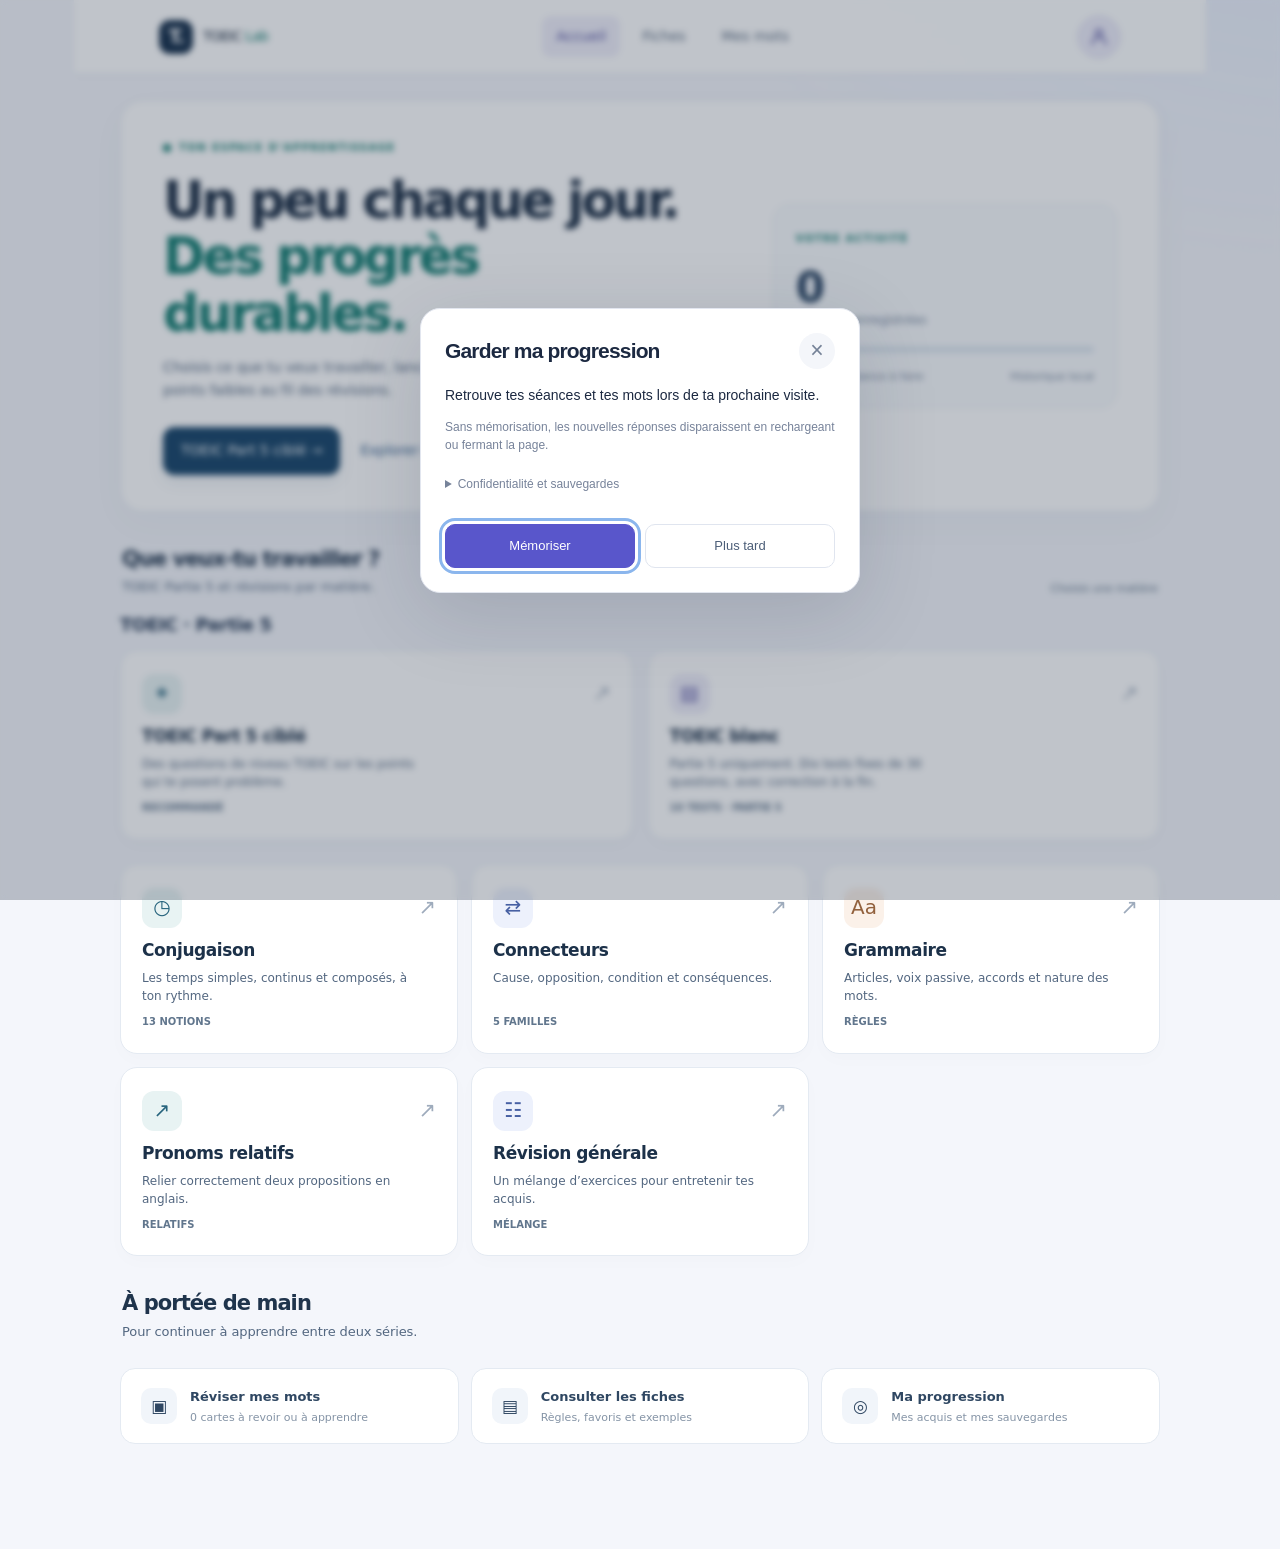
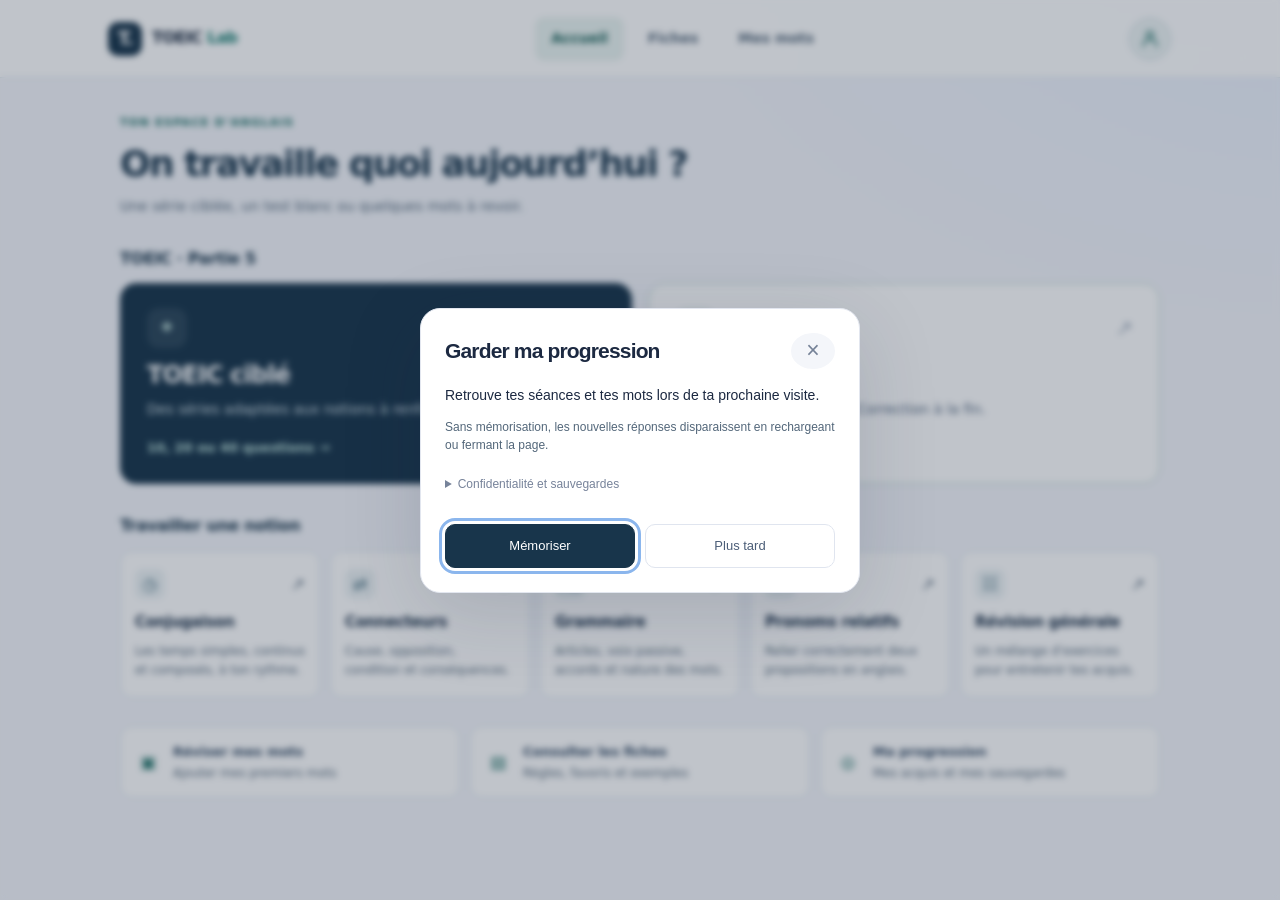
